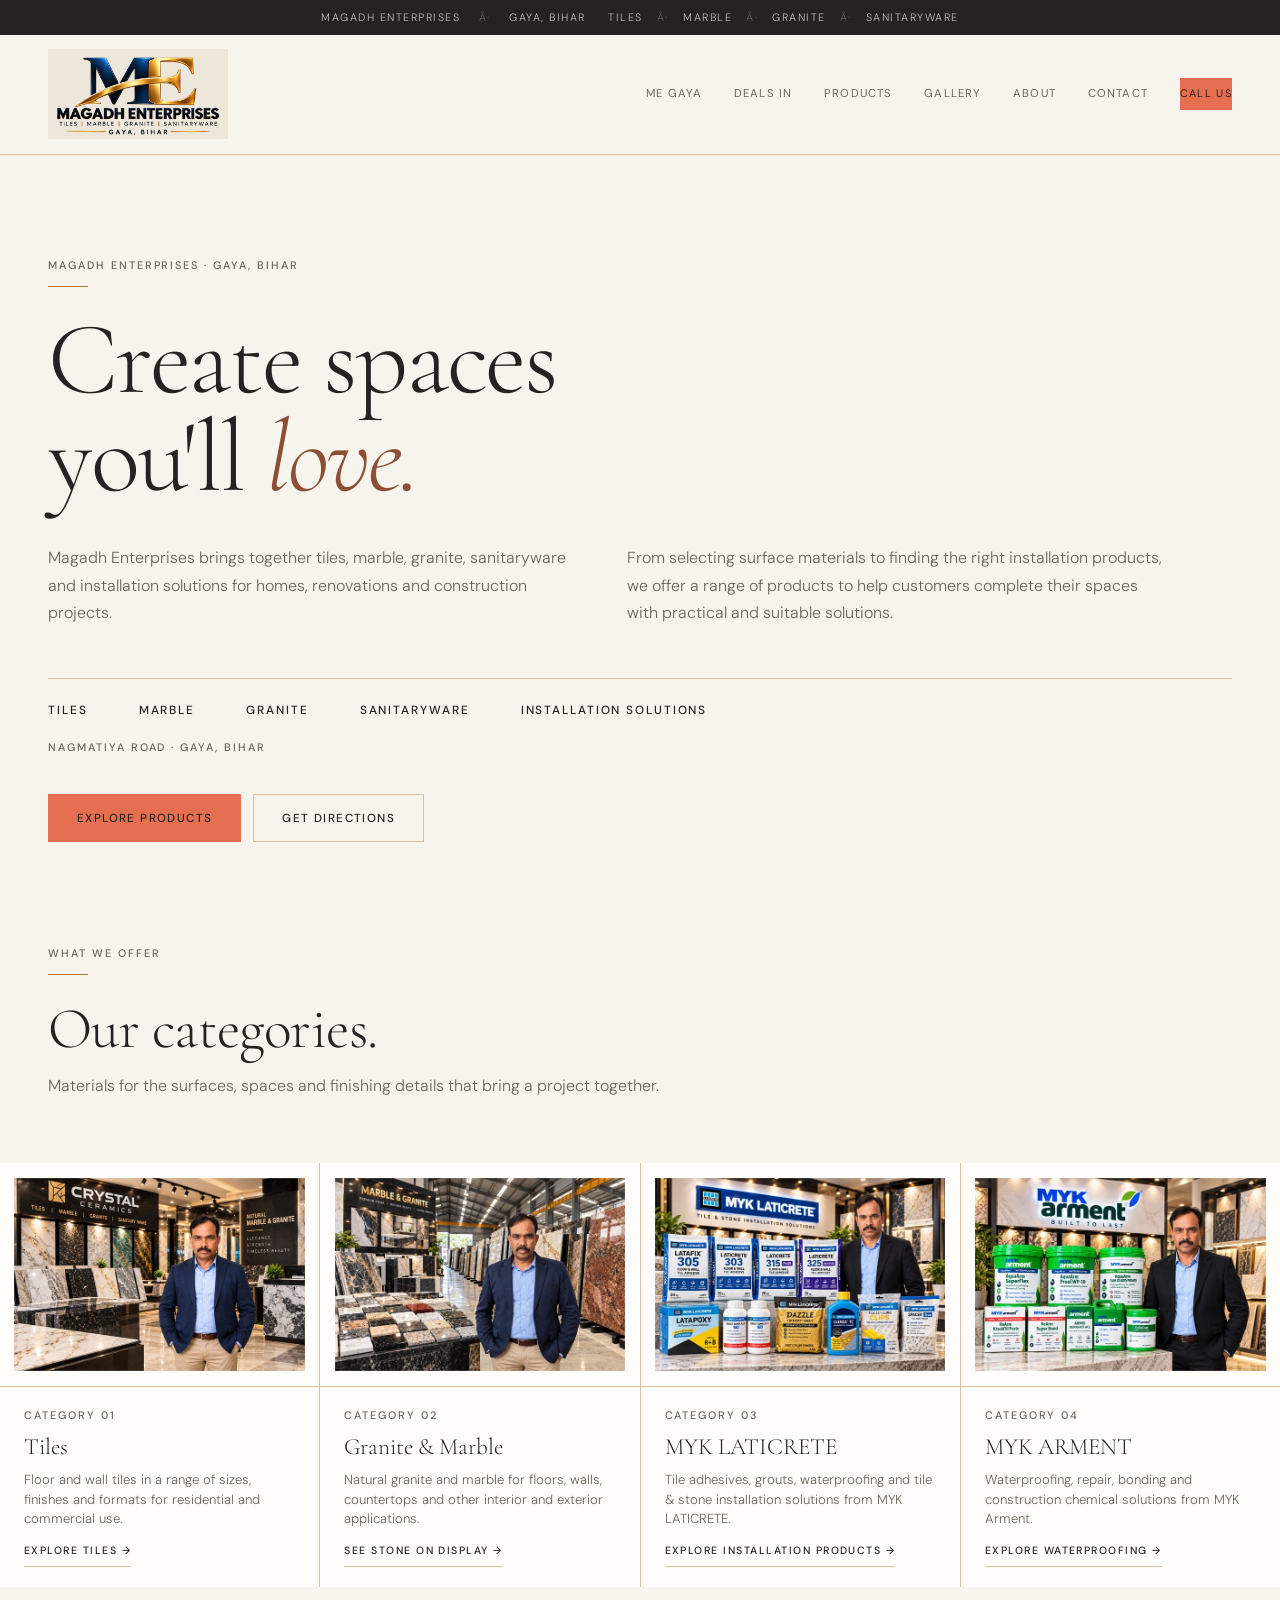
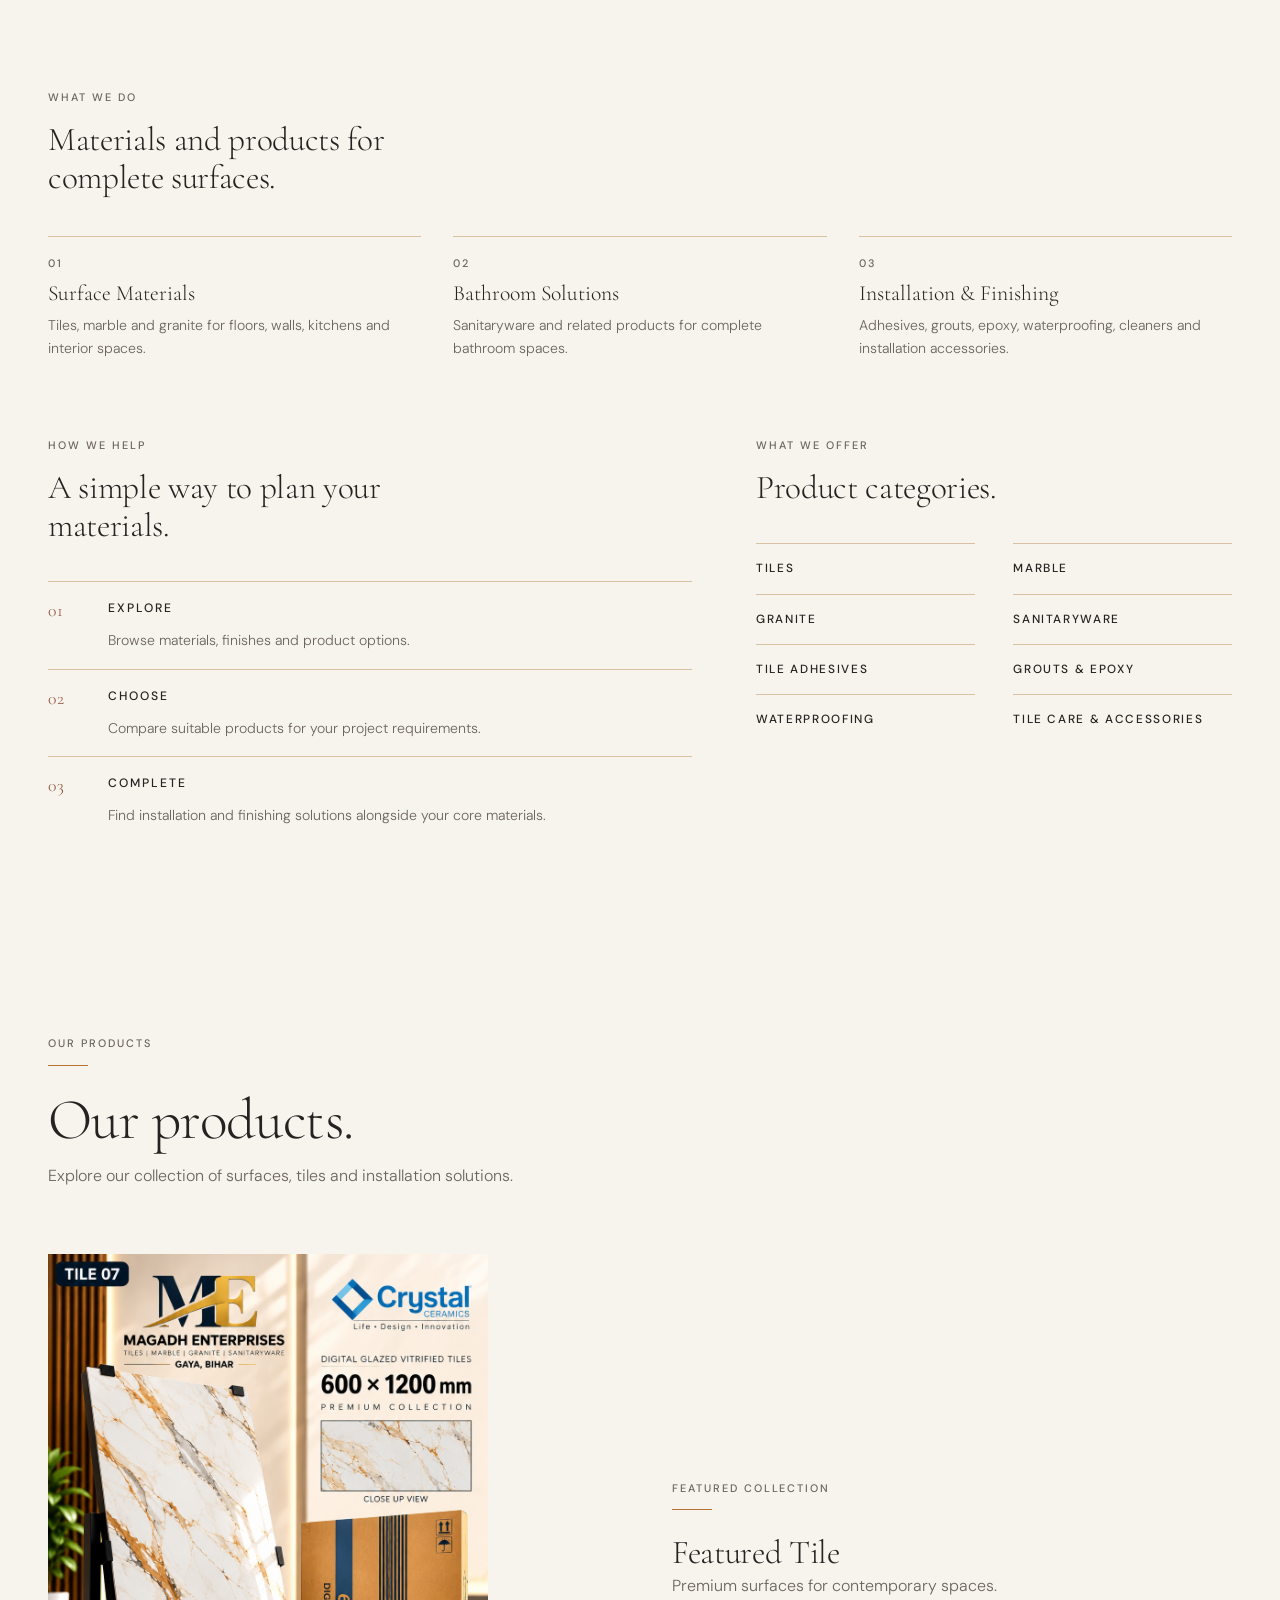
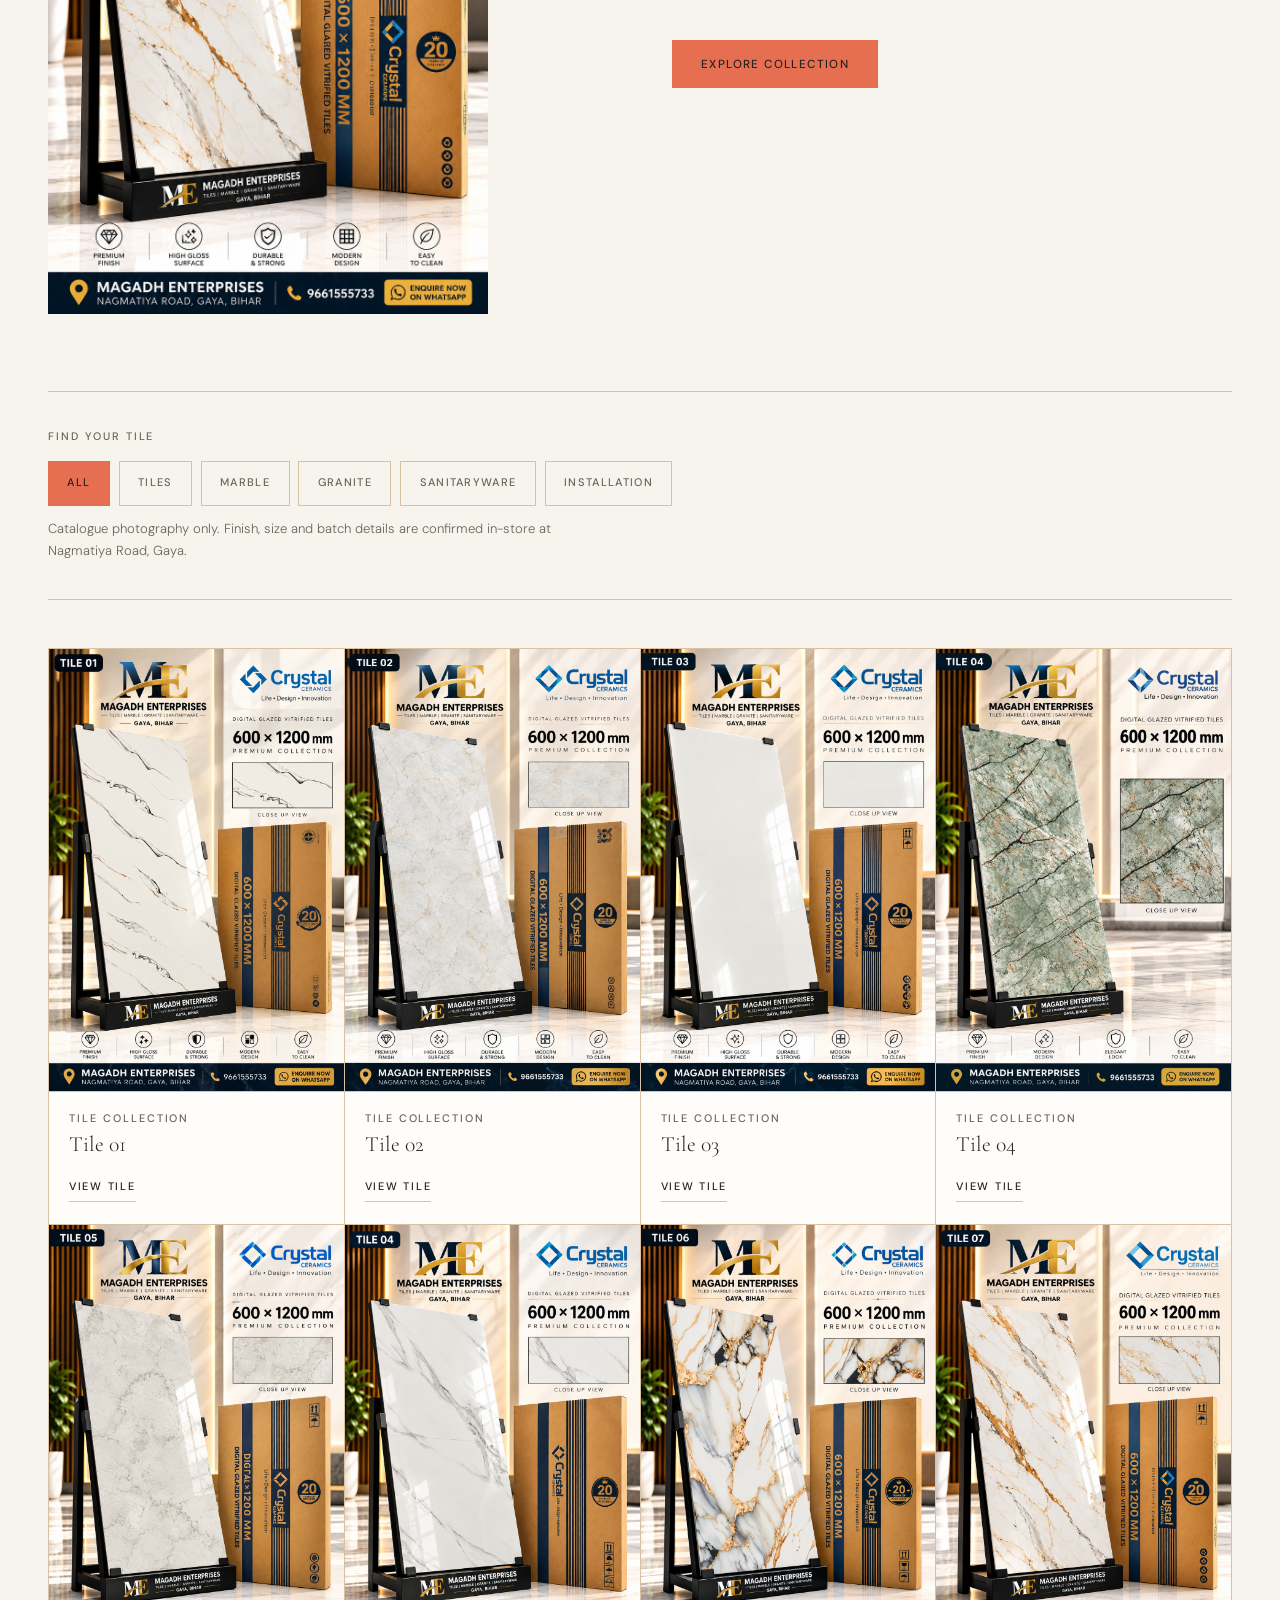
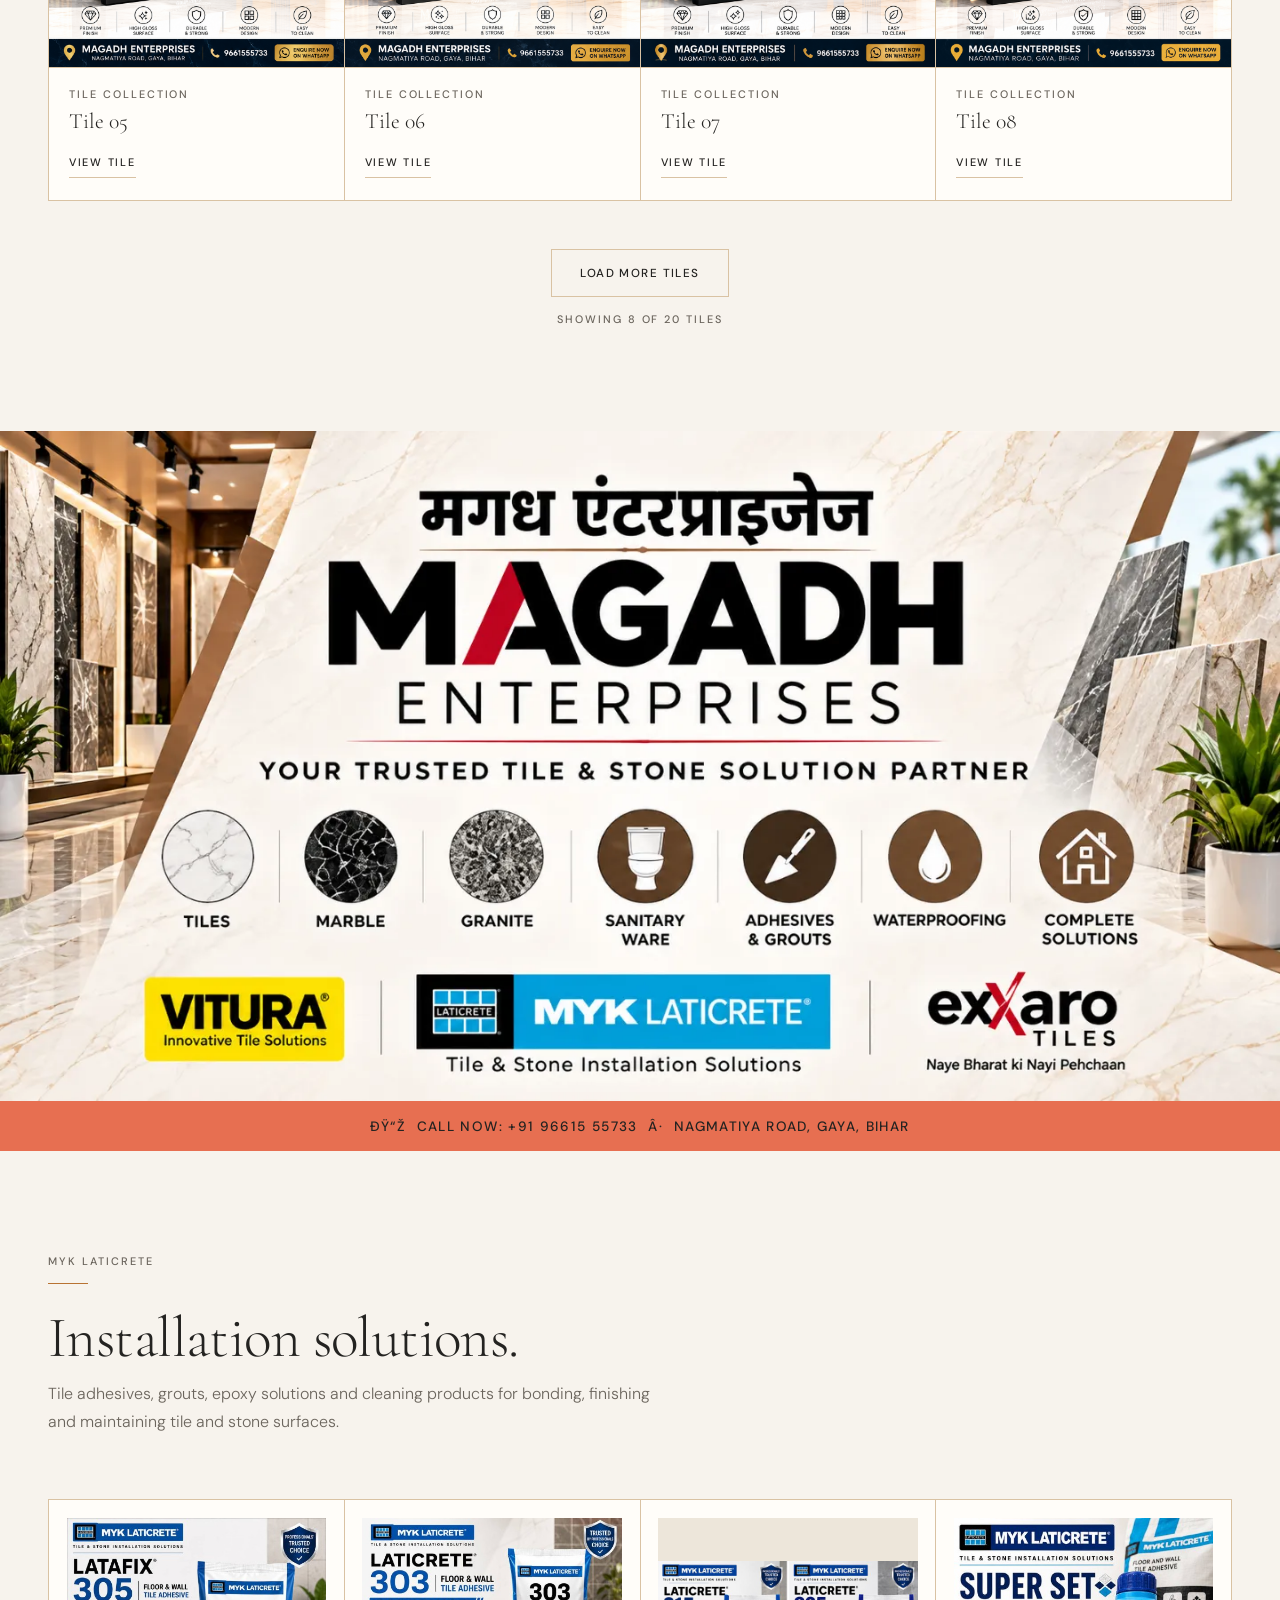
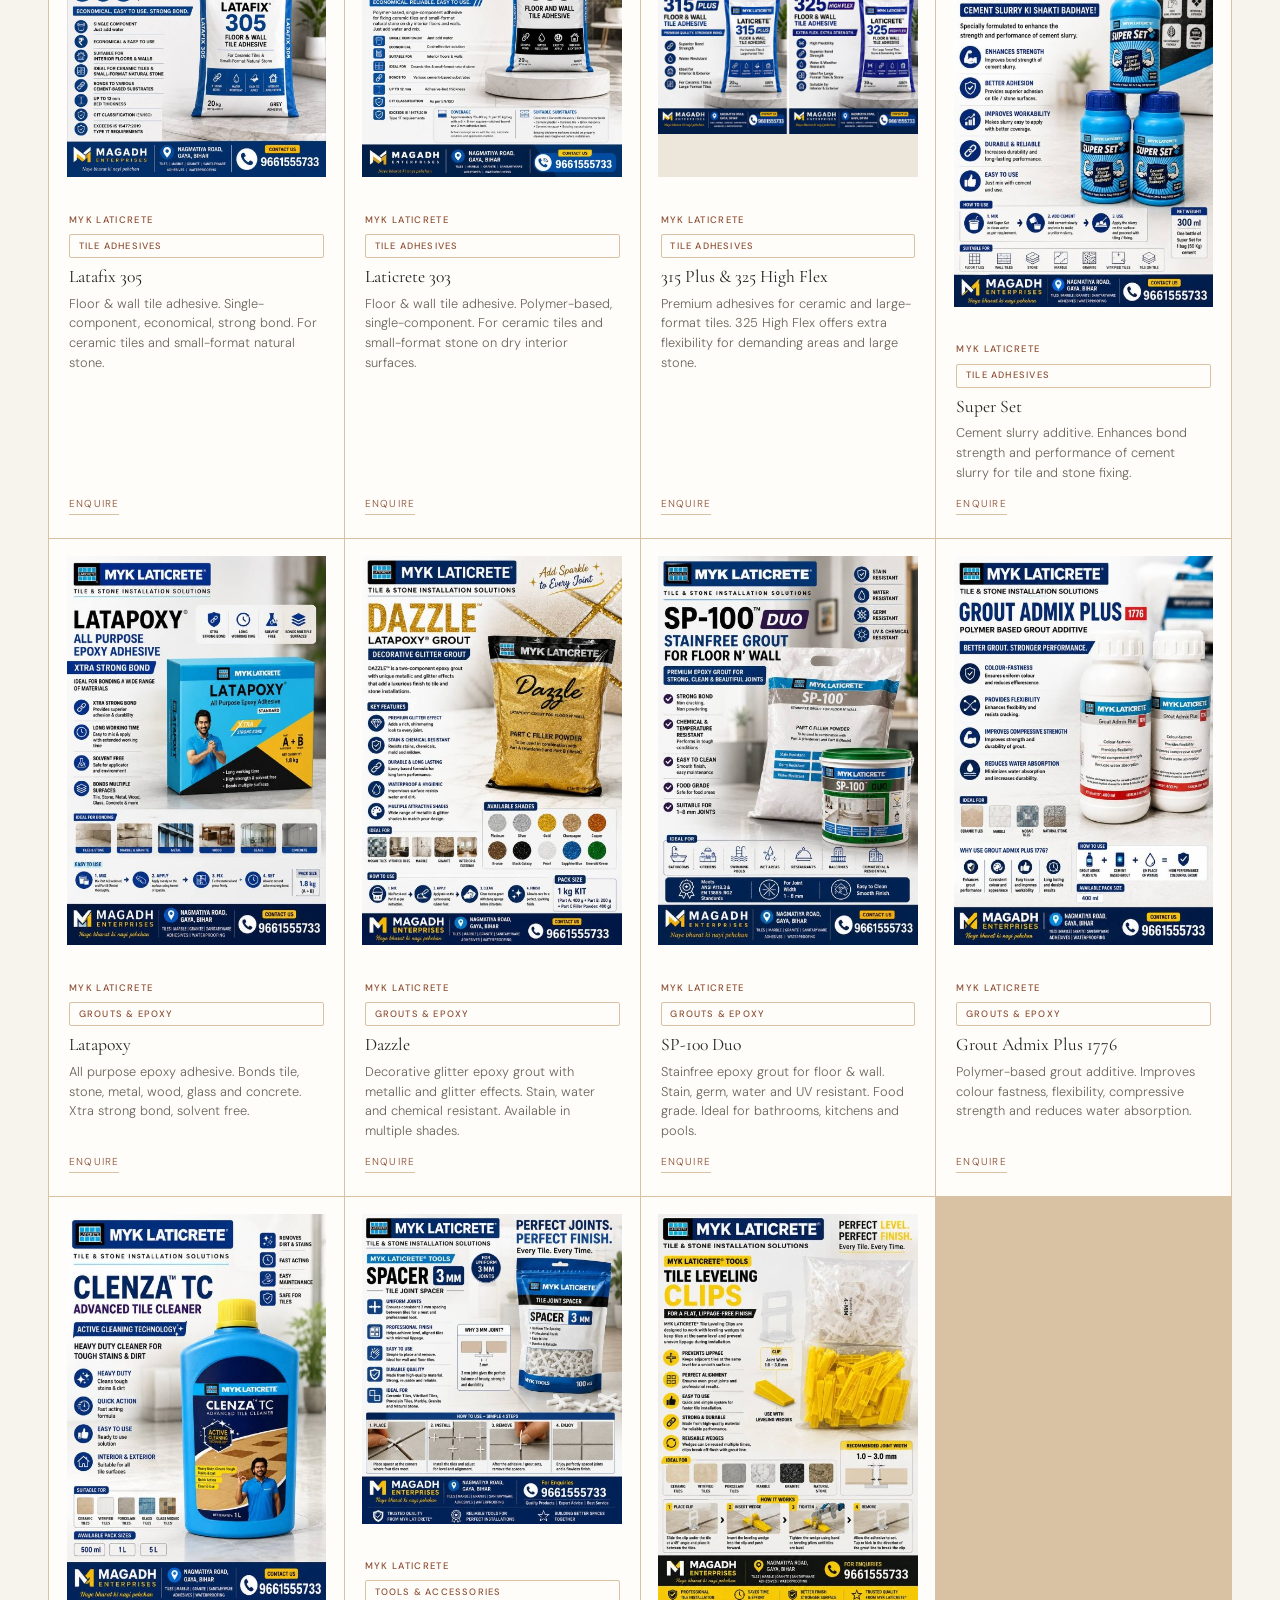
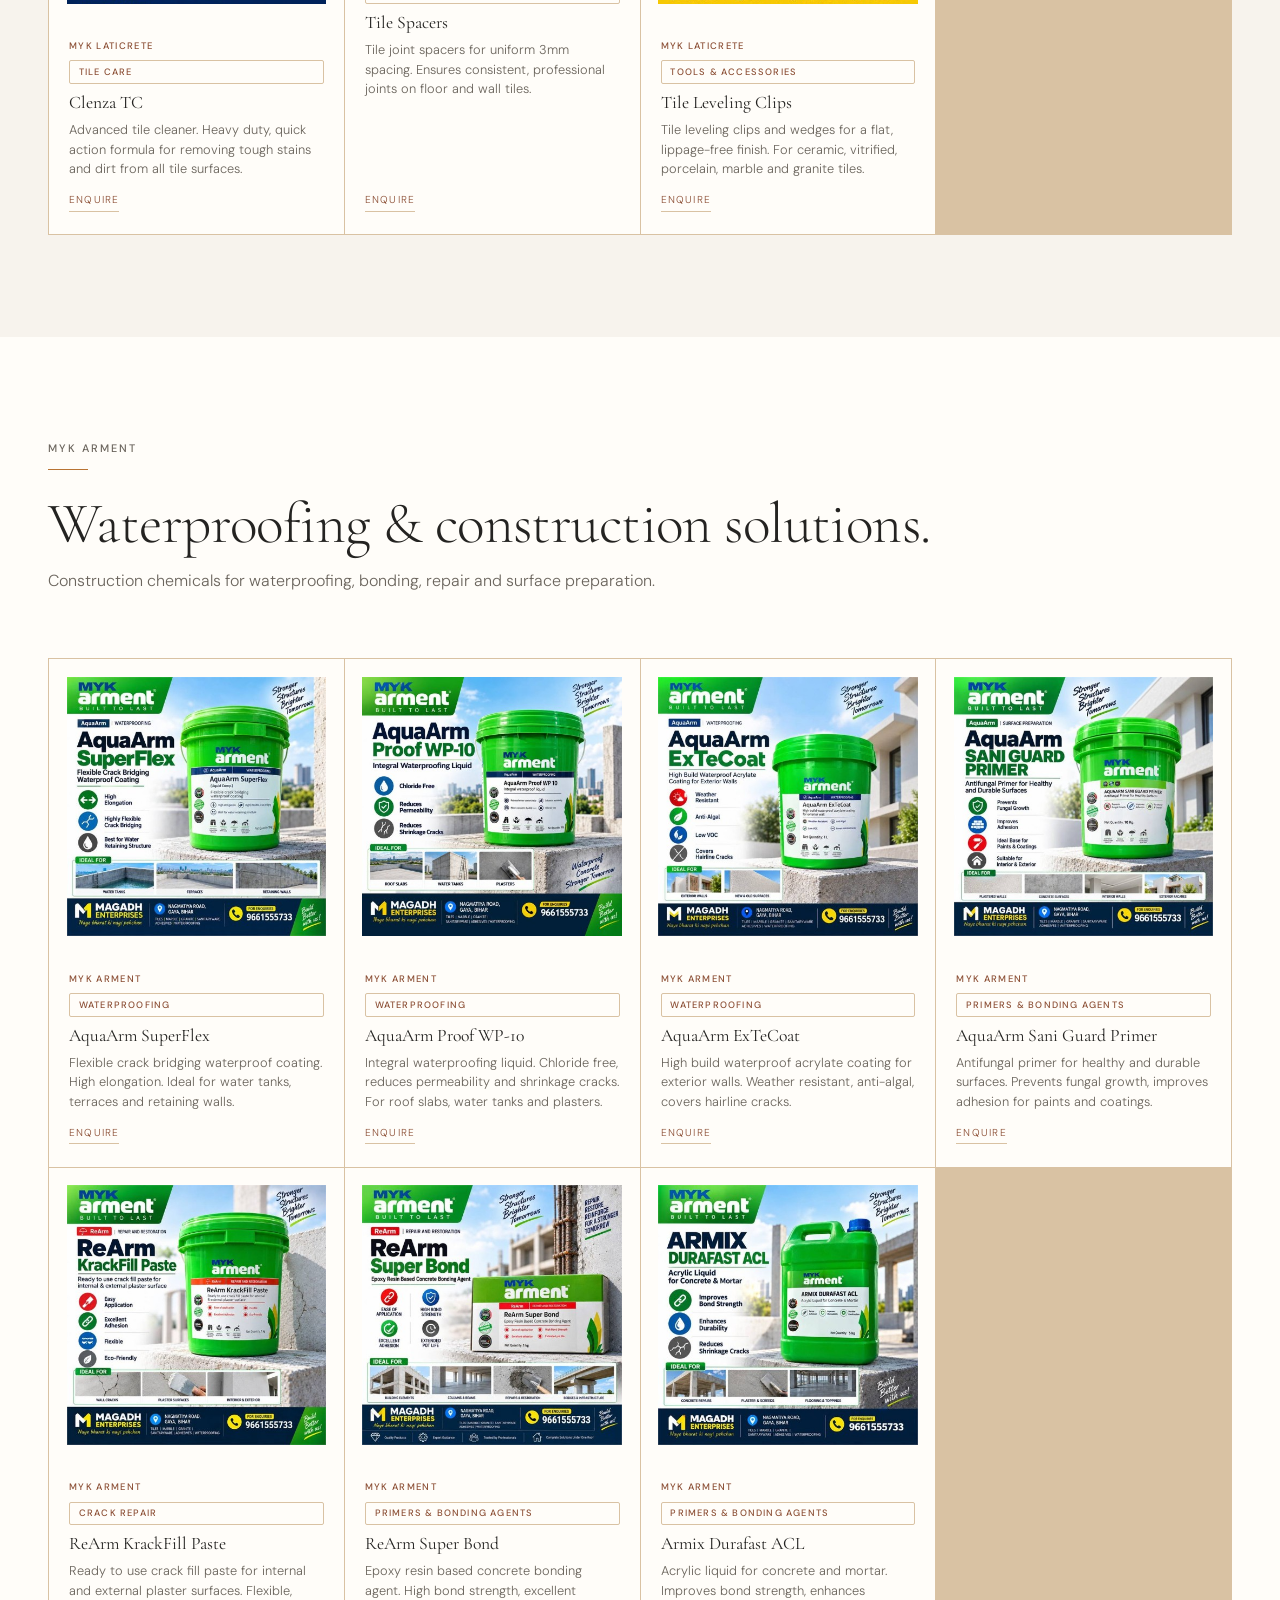
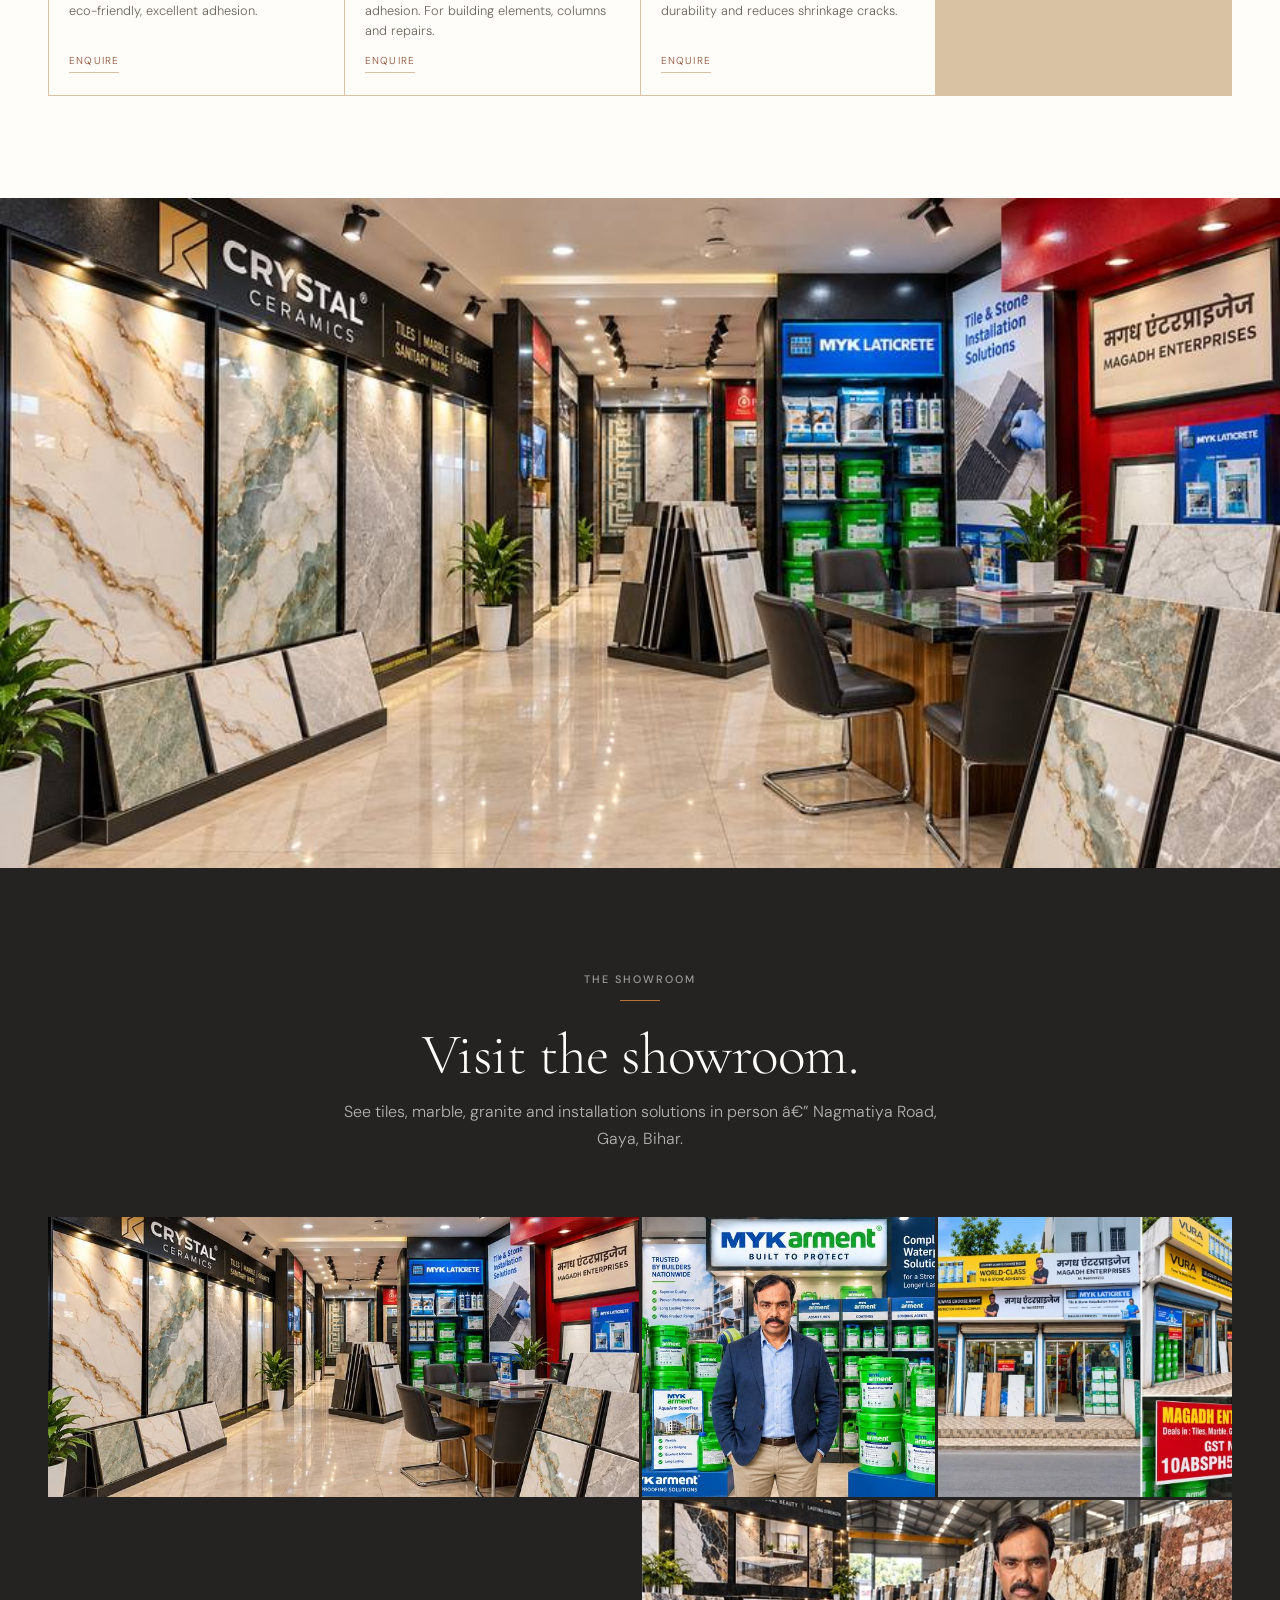
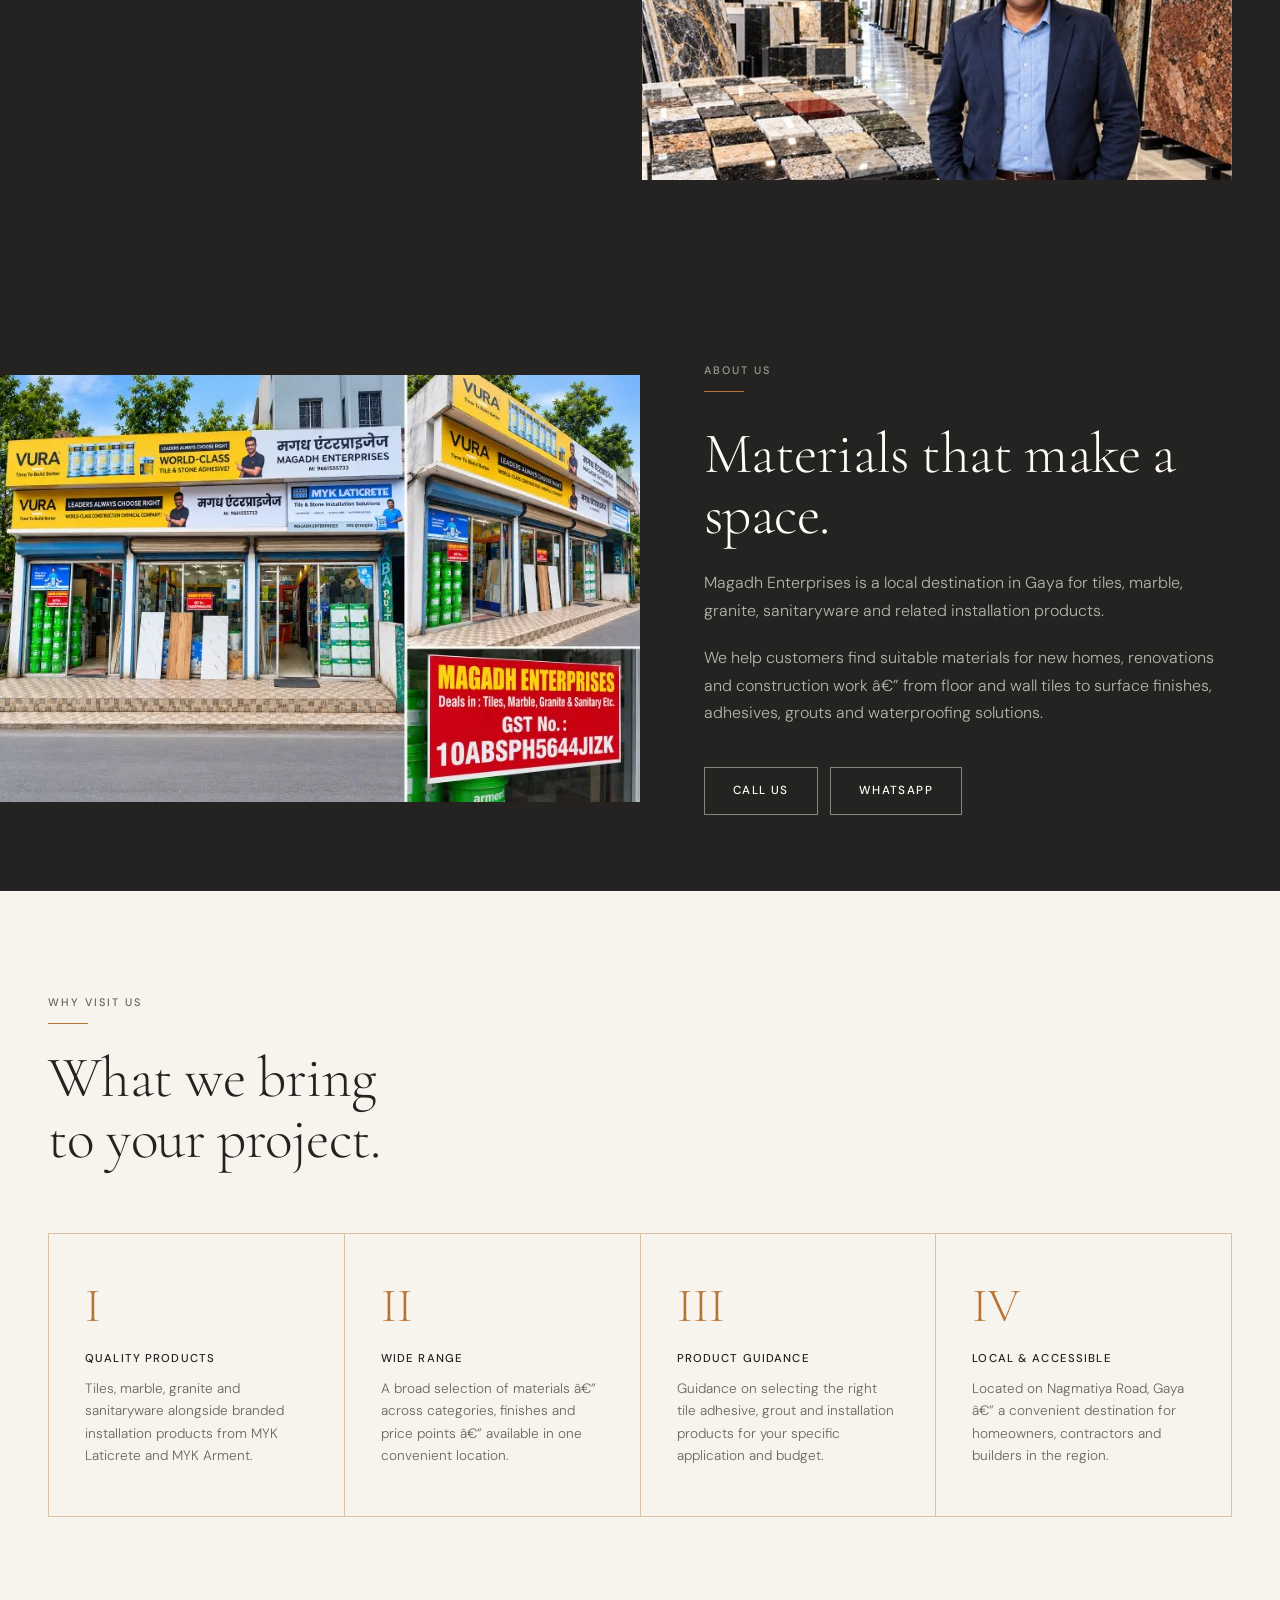
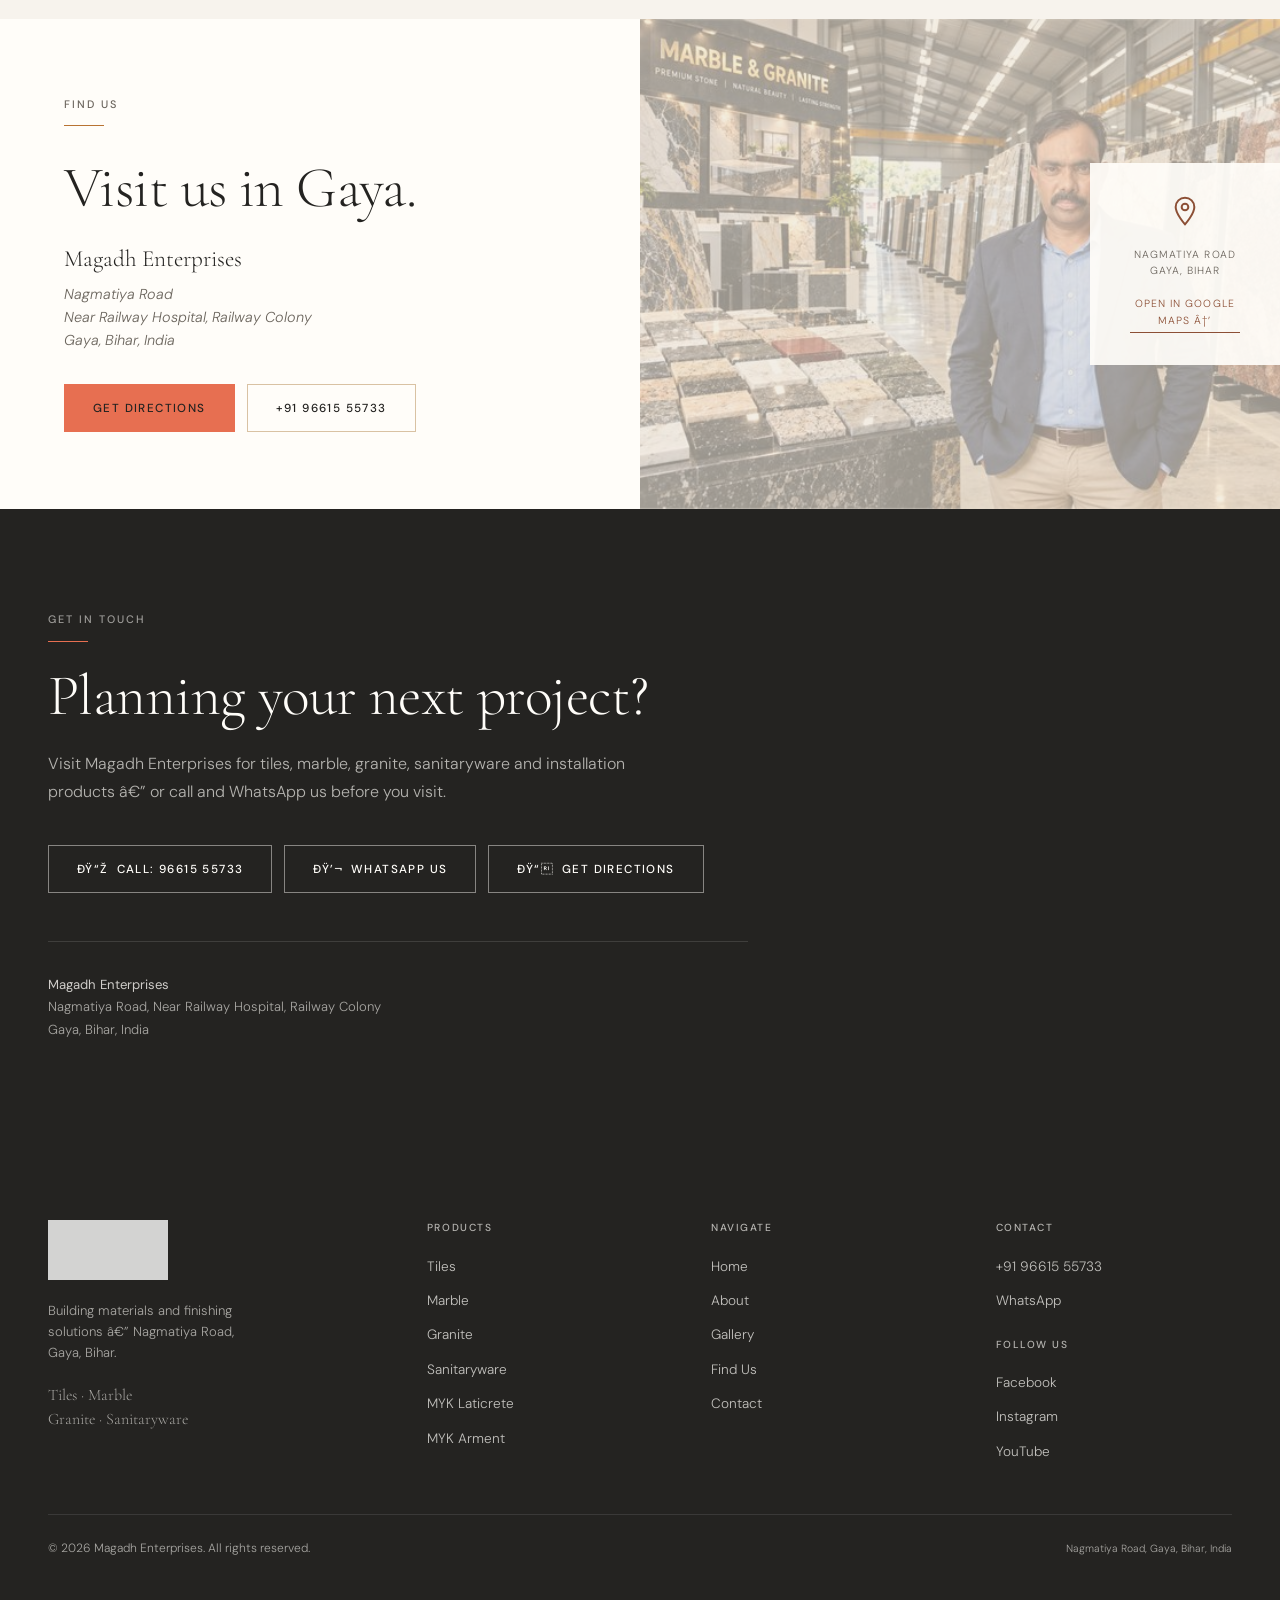
==== index.html @ bad6fafa "update project" ====
<!DOCTYPE html>
<html lang="en">
<head>
<meta charset="UTF-8">
<meta name="viewport" content="width=device-width, initial-scale=1, viewport-fit=cover">

<title>Magadh Enterprises | Tiles, Marble, Granite &amp; Sanitaryware in Gaya</title>
<meta name="description" content="Magadh Enterprises, Nagmatiya Road, Gaya â€” tiles, marble, granite, sanitaryware and tile installation solutions for homes, renovations and construction projects.">

<!-- Canonical + social. Update the canonical/origin values below if the domain changes. -->
<link rel="canonical" href="https://magadhenterprises.netlify.app/">
<meta name="theme-color" content="#E76F51">
<meta name="robots" content="index, follow">

<meta property="og:type" content="website">
<meta property="og:site_name" content="Magadh Enterprises">
<meta property="og:title" content="Magadh Enterprises | Tiles, Marble, Granite &amp; Sanitaryware in Gaya">
<meta property="og:description" content="Tiles, marble, granite and sanitaryware along with reliable installation and finishing products. Nagmatiya Road, Gaya, Bihar.">
<meta property="og:url" content="https://magadhenterprises.netlify.app/">
<meta property="og:image" content="https://magadhenterprises.netlify.app/assets/images/showroom/hero-showroom.jpg">
<meta property="og:image:alt" content="Magadh Enterprises showroom interior with tile and marble displays">
<meta property="og:locale" content="en_IN">

<meta name="twitter:card" content="summary_large_image">
<meta name="twitter:title" content="Magadh Enterprises | Tiles, Marble, Granite &amp; Sanitaryware in Gaya">
<meta name="twitter:description" content="Tiles, marble, granite and sanitaryware along with reliable installation and finishing products. Nagmatiya Road, Gaya, Bihar.">
<meta name="twitter:image" content="https://magadhenterprises.netlify.app/assets/images/showroom/hero-showroom.jpg">
<meta name="twitter:image:alt" content="Magadh Enterprises showroom interior with tile and marble displays">

<!-- Favicon and PWA icons. All generated from the supplied brand mark at the
     project root; no external icon service and no stale assets/branding icon. -->
<link rel="icon" href="/favicon.ico" sizes="any">
<link rel="icon" href="/favicon-16x16.png" sizes="16x16" type="image/png">
<link rel="icon" href="/favicon-32x32.png" sizes="32x32" type="image/png">
<link rel="apple-touch-icon" href="/apple-touch-icon.png" sizes="180x180">
<link rel="icon" href="/icon-192.png" sizes="192x192" type="image/png">
<link rel="icon" href="/icon-512.png" sizes="512x512" type="image/png">
<link rel="manifest" href="/manifest.webmanifest">

<link rel="preconnect" href="https://fonts.googleapis.com">
<link rel="preconnect" href="https://fonts.gstatic.com" crossorigin>
<link href="https://fonts.googleapis.com/css2?family=Cormorant+Garamond:ital,wght@0,300;0,400;0,500;1,300;1,400&family=DM+Sans:ital,opsz,wght@0,9..40,300;0,9..40,400;0,9..40,500;1,9..40,300&display=swap" rel="stylesheet">

<link rel="preload" as="image" href="assets/images/showroom/brand-banner-1440.webp"
      imagesrcset="assets/images/showroom/brand-banner-640.webp 640w, assets/images/showroom/brand-banner-1024.webp 1024w, assets/images/showroom/brand-banner-1440.webp 1440w, assets/images/showroom/brand-banner-1733.webp 1733w"
      imagesizes="100vw" type="image/webp" fetchpriority="high">

<link rel="stylesheet" href="assets/css/styles.css">

<!-- LocalBusiness structured data. Contains ONLY facts already present in the
     baseline site content: business name, address, phone, map link, social
     profiles and the product categories described on the page. No founding
     year, hours, ratings, awards or certifications are asserted. -->
<script type="application/ld+json">
{
  "@context": "https://schema.org",
  "@type": "LocalBusiness",
  "@id": "https://magadhenterprises.netlify.app/#business",
  "name": "Magadh Enterprises",
  "description": "Showroom for tiles, marble, granite, sanitaryware and installation products, including MYK Laticrete adhesives and grouts and MYK Arment waterproofing solutions.",
  "url": "https://magadhenterprises.netlify.app/",
  "telephone": "+91-9661555733",
  "image": "https://magadhenterprises.netlify.app/assets/images/showroom/hero-showroom.jpg",
  "hasMap": "https://maps.app.goo.gl/x1hzBJcJXmrhhHgs7",
  "address": {
    "@type": "PostalAddress",
    "streetAddress": "Nagmatiya Road, Near Railway Hospital, Railway Colony",
    "addressLocality": "Gaya",
    "addressRegion": "Bihar",
    "addressCountry": "IN"
  },
  "areaServed": { "@type": "City", "name": "Gaya" },
  "sameAs": [
    "https://www.facebook.com/profile.php?id=61593836797469",
    "https://www.instagram.com/magadh.home/",
    "https://www.youtube.com/channel/UCH4h26FJVHBCyzo5ydk17tg"
  ],
  "makesOffer": [
    { "@type": "Offer", "itemOffered": { "@type": "Service", "name": "Floor and wall tiles" } },
    { "@type": "Offer", "itemOffered": { "@type": "Service", "name": "Marble" } },
    { "@type": "Offer", "itemOffered": { "@type": "Service", "name": "Granite" } },
    { "@type": "Offer", "itemOffered": { "@type": "Service", "name": "Sanitaryware" } },
    { "@type": "Offer", "itemOffered": { "@type": "Service", "name": "Tile adhesives and grouts" } },
    { "@type": "Offer", "itemOffered": { "@type": "Service", "name": "Waterproofing and construction chemicals" } }
  ]
}
</script>
</head>

<body>
<a class="skip-link" href="#main">Skip to content</a>

<aside class="topbar" aria-label="Business summary">
  MAGADH ENTERPRISES &nbsp;<span>Â·</span>&nbsp; GAYA, BIHAR
  &nbsp;&nbsp;&nbsp;
  TILES <span>Â·</span> MARBLE <span>Â·</span> GRANITE <span>Â·</span> SANITARYWARE
</aside>

<header class="site-header" id="site-header">
  <div class="container">
    <div class="header-inner">
      <a href="#main" class="brand logo-brand" aria-label="Magadh Enterprises â€” home">
        <img src="assets/images/branding/logo-320.png"
           srcset="assets/images/branding/logo-320.png 320w, assets/images/branding/logo-640.png 640w, assets/images/branding/logo.png 1774w"
           sizes="180px"
           width="180" height="90"
             alt="Magadh Enterprises â€” Building Beautiful Spaces" class="header-logo">
      </a>
      <nav class="site-nav" aria-label="Primary">
        <a href="#location">Me Gaya</a>
        <a href="#deals">Deals In</a>
        <a href="#products">Products</a>
        <a href="#gallery">Gallery</a>
        <a href="#about">About</a>
        <a href="#contact">Contact</a>
        <a href="tel:+919661555733" class="nav-cta btn">Call Us</a>
      </nav>
      <button class="hamburger" id="hamburger" type="button"
              aria-label="Open menu" aria-controls="mobile-nav" aria-expanded="false">
        <span></span><span></span><span></span>
      </button>
    </div>
  </div>
</header>

<nav class="mobile-nav" id="mobile-nav" aria-label="Mobile" inert>
  <a href="#location" class="mobile-link">Me Gaya</a>
  <a href="#deals" class="mobile-link">Deals In</a>
  <a href="#products" class="mobile-link">Products</a>
  <a href="#gallery" class="mobile-link">Gallery</a>
  <a href="#about" class="mobile-link">About</a>
  <a href="#contact" class="mobile-link">Contact</a>
  <a href="tel:+919661555733" class="mobile-link">Call +91&nbsp;96615&nbsp;55733</a>
</nav>

<main id="main">

<!-- INTRODUCTION -->
<section class="intro" id="hero" aria-labelledby="intro-heading">
  <div class="container">

    <header class="intro-head">
      <p class="t-label">Magadh Enterprises &middot; Gaya, Bihar</p>
      <div class="divider"></div>
      <h1 class="t-display intro-heading" id="intro-heading">
        Create spaces<br>you'll <em>love.</em>
      </h1>
      <div class="intro-lede">
        <p class="t-body">Magadh Enterprises brings together tiles, marble, granite, sanitaryware and installation solutions for homes, renovations and construction projects.</p>
        <p class="t-body">From selecting surface materials to finding the right installation products, we offer a range of products to help customers complete their spaces with practical and suitable solutions.</p>
      </div>
    </header>

      <ul class="intro-services" aria-label="What we supply and install">
        <li>Tiles</li>
        <li>Marble</li>
        <li>Granite</li>
        <li>Sanitaryware</li>
        <li>Installation Solutions</li>
      </ul>

      <p class="intro-place">Nagmatiya Road &middot; Gaya, Bihar</p>

    <div class="intro-ctas">
      <a href="#products" class="btn btn-primary">Explore Products</a>
      <a href="#location" class="btn btn-ghost">Get Directions</a>
    </div>

  </div>
</section>

<!-- CATEGORIES -->
<section class="section categories" id="deals" aria-labelledby="categories-heading">
  <div class="container">
    <header class="section-header">
      <p class="t-label">What We Offer</p>
      <div class="divider"></div>
      <h2 class="t-h2" id="categories-heading">Our categories.</h2>
      <p class="t-body sub">Materials for the surfaces, spaces and finishing details that bring a project together.</p>
    </header>
  </div>
  <div class="cat-grid">
    <article class="cat-card">
      <div class="cat-card-img">
        <picture>
            <source type="image/jpeg" srcset="assets/images/tiles/tiles-cat-640.jpg 640w, assets/images/tiles/tiles-cat-1024.jpg 1024w, assets/images/tiles/tiles-cat-1536.jpg 1536w" sizes="(max-width: 768px) 100vw, 33vw">
            <img src="assets/images/tiles/tiles-cat-1024.jpg" width="1536" height="1024"
                 alt="Premium tiles display at Magadh Enterprises showroom"
                 loading="lazy" decoding="async">
          </picture>
      </div>
      <div class="cat-card-body">
        <p class="t-label">Category 01</p>
        <h3 class="cat-card-name">Tiles</h3>
        <p class="cat-card-desc">Floor and wall tiles in a range of sizes, finishes and formats for residential and commercial use.</p>
        <a class="cat-card-link" href="#products">Explore tiles<span aria-hidden="true"> &rarr;</span></a>
      </div>
    </article>
    <article class="cat-card">
      <div class="cat-card-img">
        <picture>
            <source type="image/jpeg" srcset="assets/images/granite/granite-cat-640.jpg 640w, assets/images/granite/granite-cat-1024.jpg 1024w, assets/images/granite/granite-cat-1536.jpg 1536w" sizes="(max-width: 768px) 100vw, 33vw">
            <img src="assets/images/granite/granite-cat-1024.jpg" width="1536" height="1024"
                 alt="Granite and marble stone display at Magadh Enterprises showroom"
                 loading="lazy" decoding="async">
          </picture>
      </div>
      <div class="cat-card-body">
        <p class="t-label">Category 02</p>
        <h3 class="cat-card-name">Granite &amp; Marble</h3>
        <p class="cat-card-desc">Natural granite and marble for floors, walls, countertops and other interior and exterior applications.</p>
        <a class="cat-card-link" href="#gallery">See stone on display<span aria-hidden="true"> &rarr;</span></a>
      </div>
    </article>
    <article class="cat-card">
      <div class="cat-card-img">
        <picture>
            <source type="image/jpeg" srcset="assets/images/laticrete/laticrete-cat-640.jpg 640w, assets/images/laticrete/laticrete-cat-1024.jpg 1024w, assets/images/laticrete/laticrete-cat-1536.jpg 1536w" sizes="(max-width: 768px) 100vw, 33vw">
            <img src="assets/images/laticrete/laticrete-cat-1024.jpg" width="1536" height="1024"
                 alt="MYK Laticrete grouts, adhesives and installation products at Magadh Enterprises"
                 loading="lazy" decoding="async">
          </picture>
      </div>
      <div class="cat-card-body">
        <p class="t-label">Category 03</p>
        <h3 class="cat-card-name">MYK LATICRETE</h3>
        <p class="cat-card-desc">Tile adhesives, grouts, waterproofing and tile &amp; stone installation solutions from MYK LATICRETE.</p>
        <a class="cat-card-link" href="#installation">Explore installation products<span aria-hidden="true"> &rarr;</span></a>
      </div>
    </article>
    <article class="cat-card">
      <div class="cat-card-img">
        <picture>
            <source type="image/jpeg" srcset="assets/images/arment/arment-wp-640.jpg 640w, assets/images/arment/arment-wp-1024.jpg 1024w, assets/images/arment/arment-wp-1536.jpg 1536w" sizes="(max-width: 768px) 100vw, 33vw">
            <img src="assets/images/arment/arment-wp-1024.jpg" width="1536" height="1024"
                 alt="MYK Arment waterproofing and construction chemical products at Magadh Enterprises"
                 loading="lazy" decoding="async">
          </picture>
      </div>
      <div class="cat-card-body">
        <p class="t-label">Category 04</p>
        <h3 class="cat-card-name">MYK ARMENT</h3>
        <p class="cat-card-desc">Waterproofing, repair, bonding and construction chemical solutions from MYK Arment.</p>
        <a class="cat-card-link" href="#arment">Explore waterproofing<span aria-hidden="true"> &rarr;</span></a>
      </div>
    </article>
  </div>
</section>

<div class="intro-detail">
  <div class="container">

    <div class="intro-block">
      <p class="t-label">What We Do</p>
      <h2 class="t-h3">Materials and products for complete surfaces.</h2>
      <div class="intro-cards">
        <article class="intro-card">
          <p class="t-label">01</p>
          <h3 class="intro-card-title">Surface Materials</h3>
          <p class="intro-card-text">Tiles, marble and granite for floors, walls, kitchens and interior spaces.</p>
        </article>
        <article class="intro-card">
          <p class="t-label">02</p>
          <h3 class="intro-card-title">Bathroom Solutions</h3>
          <p class="intro-card-text">Sanitaryware and related products for complete bathroom spaces.</p>
        </article>
        <article class="intro-card">
          <p class="t-label">03</p>
          <h3 class="intro-card-title">Installation &amp; Finishing</h3>
          <p class="intro-card-text">Adhesives, grouts, epoxy, waterproofing, cleaners and installation accessories.</p>
        </article>
      </div>
    </div>

    <div class="intro-split">
      <div class="intro-block">
        <p class="t-label">How We Help</p>
        <h2 class="t-h3">A simple way to plan your materials.</h2>
        <ol class="intro-steps">
          <li class="intro-step">
            <p class="intro-step-num">01</p>
            <h3 class="intro-step-title">Explore</h3>
            <p class="intro-step-text">Browse materials, finishes and product options.</p>
          </li>
          <li class="intro-step">
            <p class="intro-step-num">02</p>
            <h3 class="intro-step-title">Choose</h3>
            <p class="intro-step-text">Compare suitable products for your project requirements.</p>
          </li>
          <li class="intro-step">
            <p class="intro-step-num">03</p>
            <h3 class="intro-step-title">Complete</h3>
            <p class="intro-step-text">Find installation and finishing solutions alongside your core materials.</p>
          </li>
        </ol>
      </div>

      <div class="intro-block">
        <p class="t-label">What We Offer</p>
        <h2 class="t-h3">Product categories.</h2>
        <ul class="intro-offer-list">
          <li>Tiles</li>
          <li>Marble</li>
          <li>Granite</li>
          <li>Sanitaryware</li>
          <li>Tile Adhesives</li>
          <li>Grouts &amp; Epoxy</li>
          <li>Waterproofing</li>
          <li>Tile Care &amp; Accessories</li>
        </ul>
      </div>
    </div>

  </div>
</div>

<!-- PRODUCTS -->
<!-- Tile cards are generated from assets/js/tile-collection.js. Do not hand-edit. -->
<section class="section products" id="products" aria-labelledby="products-heading">
  <div class="container">
    <header class="section-header">
      <p class="t-label">Our Products</p>
      <div class="divider"></div>
      <h2 class="t-h2" id="products-heading">Our products.</h2>
      <p class="t-body sub">Explore our collection of surfaces, tiles and installation solutions.</p>
    </header>
  </div>

  <!-- FEATURED COLLECTION -->
  <div class="container">
    <div class="featured">
      <figure class="featured-media">
        <img src="assets/images/tiles/collection/tile-08-480.png"
               srcset="assets/images/tiles/collection/tile-08-480.png 480w,
                       assets/images/tiles/collection/tile-08-720.jpg 720w,
                       assets/images/tiles/collection/tile-08.jpg 900w"
               sizes="(max-width: 1024px) 380px, 440px"
               width="480" height="720"
             alt="Featured tile from the Magadh Enterprises collection â€” premium surface for contemporary spaces"
               class="featured-img" loading="lazy" decoding="async">
      </figure>
      <div class="featured-body">
        <p class="t-label">Featured Collection</p>
        <div class="divider"></div>
        <h3 class="t-h3">Featured Tile</h3>
        <p class="t-body">Premium surfaces for contemporary spaces.</p>
        <div class="btn-row spaced">
          <a href="#tile-discovery" class="btn btn-primary">Explore Collection</a>
        </div>
      </div>
    </div>
  </div>

  <!-- FIND YOUR TILE -->
  <div class="container" id="tile-discovery">
    <div class="discovery">
      <p class="t-label">Find Your Tile</p>
      <div class="chip-row" id="tile-filters" role="group" aria-label="Filter tiles by category">
        <button type="button" class="chip is-active" data-tile-filter="all" aria-pressed="true">All</button>
        <button type="button" class="chip" data-tile-filter="tiles" aria-pressed="false">Tiles</button>
        <button type="button" class="chip" data-tile-filter="marble" aria-pressed="false">Marble</button>
        <button type="button" class="chip" data-tile-filter="granite" aria-pressed="false">Granite</button>
        <button type="button" class="chip" data-tile-filter="sanitaryware" aria-pressed="false">Sanitaryware</button>
        <button type="button" class="chip" data-tile-filter="installation" aria-pressed="false">Installation</button>
      </div>
      <p class="t-body sub discovery-note" id="tile-filter-note">Catalogue photography only. Finish, size and batch details are confirmed in-store at Nagmatiya Road, Gaya.</p>
    </div>
  </div>

  <div class="container">
    <div class="tile-grid" id="tile-grid">
    <article class="tile-card" data-tile="tile-01" data-category="tiles">
      <div class="tile-card-img">
        <img src="assets/images/tiles/collection/tile-01-480.png"
             alt="Tile 01 from the Magadh Enterprises tile range, Gaya" loading="lazy" decoding="async"
               srcset="assets/images/tiles/collection/tile-01-480.png 480w, assets/images/tiles/collection/tile-01-720.jpg 720w, assets/images/tiles/collection/tile-01.jpg 900w"
               sizes="(max-width: 360px) 100vw, (max-width: 768px) 50vw, (max-width: 1024px) 33vw, 25vw"
               width="480" height="720">
      </div>
      <div class="tile-card-body">
        <p class="t-label">Tile Collection</p>
        <h3 class="tile-card-name">Tile 01</h3>
        <button type="button" class="tile-card-cta" data-tile-open="tile-01" aria-label="View Tile 01 in detail">View Tile</button>
      </div>
    </article>
    <article class="tile-card" data-tile="tile-02" data-category="tiles">
      <div class="tile-card-img">
        <img src="assets/images/tiles/collection/tile-02-480.png"
             alt="Tile 02 from the Magadh Enterprises tile range, Gaya" loading="lazy" decoding="async"
               srcset="assets/images/tiles/collection/tile-02-480.png 480w, assets/images/tiles/collection/tile-02-720.jpg 720w, assets/images/tiles/collection/tile-02.jpg 900w"
               sizes="(max-width: 360px) 100vw, (max-width: 768px) 50vw, (max-width: 1024px) 33vw, 25vw"
               width="480" height="720">
      </div>
      <div class="tile-card-body">
        <p class="t-label">Tile Collection</p>
        <h3 class="tile-card-name">Tile 02</h3>
        <button type="button" class="tile-card-cta" data-tile-open="tile-02" aria-label="View Tile 02 in detail">View Tile</button>
      </div>
    </article>
    <article class="tile-card" data-tile="tile-03" data-category="tiles">
      <div class="tile-card-img">
        <img src="assets/images/tiles/collection/tile-03-480.png"
             alt="Tile 03 from the Magadh Enterprises tile range, Gaya" loading="lazy" decoding="async"
               srcset="assets/images/tiles/collection/tile-03-480.png 480w, assets/images/tiles/collection/tile-03-720.jpg 720w, assets/images/tiles/collection/tile-03.jpg 900w"
               sizes="(max-width: 360px) 100vw, (max-width: 768px) 50vw, (max-width: 1024px) 33vw, 25vw"
               width="480" height="720">
      </div>
      <div class="tile-card-body">
        <p class="t-label">Tile Collection</p>
        <h3 class="tile-card-name">Tile 03</h3>
        <button type="button" class="tile-card-cta" data-tile-open="tile-03" aria-label="View Tile 03 in detail">View Tile</button>
      </div>
    </article>
    <article class="tile-card" data-tile="tile-04" data-category="tiles">
      <div class="tile-card-img">
        <img src="assets/images/tiles/collection/tile-04-480.png"
             alt="Tile 04 from the Magadh Enterprises tile range, Gaya" loading="lazy" decoding="async"
               srcset="assets/images/tiles/collection/tile-04-480.png 480w, assets/images/tiles/collection/tile-04-720.jpg 720w, assets/images/tiles/collection/tile-04.jpg 900w"
               sizes="(max-width: 360px) 100vw, (max-width: 768px) 50vw, (max-width: 1024px) 33vw, 25vw"
               width="480" height="720">
      </div>
      <div class="tile-card-body">
        <p class="t-label">Tile Collection</p>
        <h3 class="tile-card-name">Tile 04</h3>
        <button type="button" class="tile-card-cta" data-tile-open="tile-04" aria-label="View Tile 04 in detail">View Tile</button>
      </div>
    </article>
    <article class="tile-card" data-tile="tile-05" data-category="tiles">
      <div class="tile-card-img">
        <img src="assets/images/tiles/collection/tile-05-480.png"
             alt="Tile 05 from the Magadh Enterprises tile range, Gaya" loading="lazy" decoding="async"
               srcset="assets/images/tiles/collection/tile-05-480.png 480w, assets/images/tiles/collection/tile-05-720.jpg 720w, assets/images/tiles/collection/tile-05.jpg 900w"
               sizes="(max-width: 360px) 100vw, (max-width: 768px) 50vw, (max-width: 1024px) 33vw, 25vw"
               width="480" height="720">
      </div>
      <div class="tile-card-body">
        <p class="t-label">Tile Collection</p>
        <h3 class="tile-card-name">Tile 05</h3>
        <button type="button" class="tile-card-cta" data-tile-open="tile-05" aria-label="View Tile 05 in detail">View Tile</button>
      </div>
    </article>
    <article class="tile-card" data-tile="tile-06" data-category="tiles">
      <div class="tile-card-img">
        <img src="assets/images/tiles/collection/tile-06-480.png"
             alt="Tile 06 from the Magadh Enterprises tile range, Gaya" loading="lazy" decoding="async"
               srcset="assets/images/tiles/collection/tile-06-480.png 480w, assets/images/tiles/collection/tile-06-720.jpg 720w, assets/images/tiles/collection/tile-06.jpg 900w"
               sizes="(max-width: 360px) 100vw, (max-width: 768px) 50vw, (max-width: 1024px) 33vw, 25vw"
               width="480" height="720">
      </div>
      <div class="tile-card-body">
        <p class="t-label">Tile Collection</p>
        <h3 class="tile-card-name">Tile 06</h3>
        <button type="button" class="tile-card-cta" data-tile-open="tile-06" aria-label="View Tile 06 in detail">View Tile</button>
      </div>
    </article>
    <article class="tile-card" data-tile="tile-07" data-category="tiles">
      <div class="tile-card-img">
        <img src="assets/images/tiles/collection/tile-07-480.png"
             alt="Tile 07 from the Magadh Enterprises tile range, Gaya" loading="lazy" decoding="async"
               srcset="assets/images/tiles/collection/tile-07-480.png 480w, assets/images/tiles/collection/tile-07-720.jpg 720w, assets/images/tiles/collection/tile-07.jpg 900w"
               sizes="(max-width: 360px) 100vw, (max-width: 768px) 50vw, (max-width: 1024px) 33vw, 25vw"
               width="480" height="720">
      </div>
      <div class="tile-card-body">
        <p class="t-label">Tile Collection</p>
        <h3 class="tile-card-name">Tile 07</h3>
        <button type="button" class="tile-card-cta" data-tile-open="tile-07" aria-label="View Tile 07 in detail">View Tile</button>
      </div>
    </article>
    <article class="tile-card" data-tile="tile-08" data-category="tiles">
      <div class="tile-card-img">
        <img src="assets/images/tiles/collection/tile-08-480.png"
             alt="Tile 08 from the Magadh Enterprises tile range, Gaya" loading="lazy" decoding="async"
               srcset="assets/images/tiles/collection/tile-08-480.png 480w, assets/images/tiles/collection/tile-08-720.jpg 720w, assets/images/tiles/collection/tile-08.jpg 900w"
               sizes="(max-width: 360px) 100vw, (max-width: 768px) 50vw, (max-width: 1024px) 33vw, 25vw"
               width="480" height="720">
      </div>
      <div class="tile-card-body">
        <p class="t-label">Tile Collection</p>
        <h3 class="tile-card-name">Tile 08</h3>
        <button type="button" class="tile-card-cta" data-tile-open="tile-08" aria-label="View Tile 08 in detail">View Tile</button>
      </div>
    </article>
    <article class="tile-card" data-tile="tile-09" data-category="tiles" hidden>
      <div class="tile-card-img">
        <img src="assets/images/tiles/collection/tile-09-480.png"
             alt="Tile 09 from the Magadh Enterprises tile range, Gaya" loading="lazy" decoding="async"
               srcset="assets/images/tiles/collection/tile-09-480.png 480w, assets/images/tiles/collection/tile-09-720.jpg 720w, assets/images/tiles/collection/tile-09.jpg 900w"
               sizes="(max-width: 360px) 100vw, (max-width: 768px) 50vw, (max-width: 1024px) 33vw, 25vw"
               width="480" height="720">
      </div>
      <div class="tile-card-body">
        <p class="t-label">Tile Collection</p>
        <h3 class="tile-card-name">Tile 09</h3>
        <button type="button" class="tile-card-cta" data-tile-open="tile-09" aria-label="View Tile 09 in detail">View Tile</button>
      </div>
    </article>
    <article class="tile-card" data-tile="tile-10" data-category="tiles" hidden>
      <div class="tile-card-img">
        <img src="assets/images/tiles/collection/tile-10-480.png"
             alt="Tile 10 from the Magadh Enterprises tile range, Gaya" loading="lazy" decoding="async"
               srcset="assets/images/tiles/collection/tile-10-480.png 480w, assets/images/tiles/collection/tile-10-720.jpg 720w, assets/images/tiles/collection/tile-10.jpg 900w"
               sizes="(max-width: 360px) 100vw, (max-width: 768px) 50vw, (max-width: 1024px) 33vw, 25vw"
               width="480" height="720">
      </div>
      <div class="tile-card-body">
        <p class="t-label">Tile Collection</p>
        <h3 class="tile-card-name">Tile 10</h3>
        <button type="button" class="tile-card-cta" data-tile-open="tile-10" aria-label="View Tile 10 in detail">View Tile</button>
      </div>
    </article>
    <article class="tile-card" data-tile="tile-11" data-category="tiles" hidden>
      <div class="tile-card-img">
        <img src="assets/images/tiles/collection/tile-11-480.png"
             alt="Tile 11 from the Magadh Enterprises tile range, Gaya" loading="lazy" decoding="async"
               srcset="assets/images/tiles/collection/tile-11-480.png 480w, assets/images/tiles/collection/tile-11-720.jpg 720w, assets/images/tiles/collection/tile-11.jpg 900w"
               sizes="(max-width: 360px) 100vw, (max-width: 768px) 50vw, (max-width: 1024px) 33vw, 25vw"
               width="480" height="720">
      </div>
      <div class="tile-card-body">
        <p class="t-label">Tile Collection</p>
        <h3 class="tile-card-name">Tile 11</h3>
        <button type="button" class="tile-card-cta" data-tile-open="tile-11" aria-label="View Tile 11 in detail">View Tile</button>
      </div>
    </article>
    <article class="tile-card" data-tile="tile-12" data-category="tiles" hidden>
      <div class="tile-card-img">
        <img src="assets/images/tiles/collection/tile-12-480.png"
             alt="Tile 12 from the Magadh Enterprises tile range, Gaya" loading="lazy" decoding="async"
               srcset="assets/images/tiles/collection/tile-12-480.png 480w, assets/images/tiles/collection/tile-12-720.jpg 720w, assets/images/tiles/collection/tile-12.jpg 900w"
               sizes="(max-width: 360px) 100vw, (max-width: 768px) 50vw, (max-width: 1024px) 33vw, 25vw"
               width="480" height="720">
      </div>
      <div class="tile-card-body">
        <p class="t-label">Tile Collection</p>
        <h3 class="tile-card-name">Tile 12</h3>
        <button type="button" class="tile-card-cta" data-tile-open="tile-12" aria-label="View Tile 12 in detail">View Tile</button>
      </div>
    </article>
    <article class="tile-card" data-tile="tile-13" data-category="tiles" hidden>
      <div class="tile-card-img">
        <img src="assets/images/tiles/collection/tile-13-480.png"
             alt="Tile 13 from the Magadh Enterprises tile range, Gaya" loading="lazy" decoding="async"
               srcset="assets/images/tiles/collection/tile-13-480.png 480w, assets/images/tiles/collection/tile-13-720.jpg 720w, assets/images/tiles/collection/tile-13.jpg 900w"
               sizes="(max-width: 360px) 100vw, (max-width: 768px) 50vw, (max-width: 1024px) 33vw, 25vw"
               width="480" height="720">
      </div>
      <div class="tile-card-body">
        <p class="t-label">Tile Collection</p>
        <h3 class="tile-card-name">Tile 13</h3>
        <button type="button" class="tile-card-cta" data-tile-open="tile-13" aria-label="View Tile 13 in detail">View Tile</button>
      </div>
    </article>
    <article class="tile-card" data-tile="tile-14" data-category="tiles" hidden>
      <div class="tile-card-img">
        <img src="assets/images/tiles/collection/tile-14-480.png"
             alt="Tile 14 from the Magadh Enterprises tile range, Gaya" loading="lazy" decoding="async"
               srcset="assets/images/tiles/collection/tile-14-480.png 480w, assets/images/tiles/collection/tile-14-720.jpg 720w, assets/images/tiles/collection/tile-14.jpg 900w"
               sizes="(max-width: 360px) 100vw, (max-width: 768px) 50vw, (max-width: 1024px) 33vw, 25vw"
               width="480" height="720">
      </div>
      <div class="tile-card-body">
        <p class="t-label">Tile Collection</p>
        <h3 class="tile-card-name">Tile 14</h3>
        <button type="button" class="tile-card-cta" data-tile-open="tile-14" aria-label="View Tile 14 in detail">View Tile</button>
      </div>
    </article>
    <article class="tile-card" data-tile="tile-15" data-category="tiles" hidden>
      <div class="tile-card-img">
        <img src="assets/images/tiles/collection/tile-15-480.png"
             alt="Tile 15 from the Magadh Enterprises tile range, Gaya" loading="lazy" decoding="async"
               srcset="assets/images/tiles/collection/tile-15-480.png 480w, assets/images/tiles/collection/tile-15-720.jpg 720w, assets/images/tiles/collection/tile-15.jpg 900w"
               sizes="(max-width: 360px) 100vw, (max-width: 768px) 50vw, (max-width: 1024px) 33vw, 25vw"
               width="480" height="720">
      </div>
      <div class="tile-card-body">
        <p class="t-label">Tile Collection</p>
        <h3 class="tile-card-name">Tile 15</h3>
        <button type="button" class="tile-card-cta" data-tile-open="tile-15" aria-label="View Tile 15 in detail">View Tile</button>
      </div>
    </article>
    <article class="tile-card" data-tile="tile-16" data-category="tiles" hidden>
      <div class="tile-card-img">
        <img src="assets/images/tiles/collection/tile-16-480.png"
             alt="Tile 16 from the Magadh Enterprises tile range, Gaya" loading="lazy" decoding="async"
               srcset="assets/images/tiles/collection/tile-16-480.png 480w, assets/images/tiles/collection/tile-16-720.jpg 720w, assets/images/tiles/collection/tile-16.jpg 900w"
               sizes="(max-width: 360px) 100vw, (max-width: 768px) 50vw, (max-width: 1024px) 33vw, 25vw"
               width="480" height="720">
      </div>
      <div class="tile-card-body">
        <p class="t-label">Tile Collection</p>
        <h3 class="tile-card-name">Tile 16</h3>
        <button type="button" class="tile-card-cta" data-tile-open="tile-16" aria-label="View Tile 16 in detail">View Tile</button>
      </div>
    </article>
    <article class="tile-card" data-tile="tile-17" data-category="tiles" hidden>
      <div class="tile-card-img">
        <img src="assets/images/tiles/collection/tile-17-480.png"
             alt="Tile 17 from the Magadh Enterprises tile range, Gaya" loading="lazy" decoding="async"
               srcset="assets/images/tiles/collection/tile-17-480.png 480w, assets/images/tiles/collection/tile-17-720.jpg 720w, assets/images/tiles/collection/tile-17.jpg 900w"
               sizes="(max-width: 360px) 100vw, (max-width: 768px) 50vw, (max-width: 1024px) 33vw, 25vw"
               width="480" height="720">
      </div>
      <div class="tile-card-body">
        <p class="t-label">Tile Collection</p>
        <h3 class="tile-card-name">Tile 17</h3>
        <button type="button" class="tile-card-cta" data-tile-open="tile-17" aria-label="View Tile 17 in detail">View Tile</button>
      </div>
    </article>
    <article class="tile-card" data-tile="tile-18" data-category="tiles" hidden>
      <div class="tile-card-img">
        <img src="assets/images/tiles/collection/tile-18-480.png"
             alt="Tile 18 from the Magadh Enterprises tile range, Gaya" loading="lazy" decoding="async"
               srcset="assets/images/tiles/collection/tile-18-480.png 480w, assets/images/tiles/collection/tile-18-720.jpg 720w, assets/images/tiles/collection/tile-18.jpg 900w"
               sizes="(max-width: 360px) 100vw, (max-width: 768px) 50vw, (max-width: 1024px) 33vw, 25vw"
               width="480" height="720">
      </div>
      <div class="tile-card-body">
        <p class="t-label">Tile Collection</p>
        <h3 class="tile-card-name">Tile 18</h3>
        <button type="button" class="tile-card-cta" data-tile-open="tile-18" aria-label="View Tile 18 in detail">View Tile</button>
      </div>
    </article>
    <article class="tile-card" data-tile="tile-19" data-category="tiles" hidden>
      <div class="tile-card-img">
        <img src="assets/images/tiles/collection/tile-19-480.png"
             alt="Tile 19 from the Magadh Enterprises tile range, Gaya" loading="lazy" decoding="async"
               srcset="assets/images/tiles/collection/tile-19-480.png 480w, assets/images/tiles/collection/tile-19-720.jpg 720w, assets/images/tiles/collection/tile-19.jpg 900w"
               sizes="(max-width: 360px) 100vw, (max-width: 768px) 50vw, (max-width: 1024px) 33vw, 25vw"
               width="480" height="720">
      </div>
      <div class="tile-card-body">
        <p class="t-label">Tile Collection</p>
        <h3 class="tile-card-name">Tile 19</h3>
        <button type="button" class="tile-card-cta" data-tile-open="tile-19" aria-label="View Tile 19 in detail">View Tile</button>
      </div>
    </article>
    <article class="tile-card" data-tile="tile-20" data-category="tiles" hidden>
      <div class="tile-card-img">
        <img src="assets/images/tiles/collection/tile-20-480.png"
             alt="Tile 20 from the Magadh Enterprises tile range, Gaya" loading="lazy" decoding="async"
               srcset="assets/images/tiles/collection/tile-20-480.png 480w, assets/images/tiles/collection/tile-20-720.jpg 720w, assets/images/tiles/collection/tile-20.jpg 900w"
               sizes="(max-width: 360px) 100vw, (max-width: 768px) 50vw, (max-width: 1024px) 33vw, 25vw"
               width="480" height="720">
      </div>
      <div class="tile-card-body">
        <p class="t-label">Tile Collection</p>
        <h3 class="tile-card-name">Tile 20</h3>
        <button type="button" class="tile-card-cta" data-tile-open="tile-20" aria-label="View Tile 20 in detail">View Tile</button>
      </div>
    </article>
  </div>
  </div>

  <div class="container">
    <div class="tile-empty" id="tile-empty" hidden>
      <p class="t-body" id="tile-empty-text"></p>
      <div class="btn-row spaced">
        <a class="btn btn-ghost" id="tile-empty-cta" href="#deals">See our showroom categories</a>
      </div>
    </div>
  </div>

  <noscript>
    <style>
      /* No scripting: reveal the full collection and hide the inert controls. */
      .tile-card[hidden] { display: flex !important }
      #tile-load-more, #tile-filters, #tile-empty { display: none !important }
    </style>
  </noscript>

  <div class="container">
    <div class="tile-grid-more">
      <button type="button" class="btn btn-ghost" id="tile-load-more">Load more tiles</button>
      <p class="t-label tile-grid-count" id="tile-grid-count" role="status"></p>
    </div>
  </div>
</section>

<!-- WHAT WE DO / HOW WE HELP / WHAT WE OFFER -->
<!-- PROMO BANNER -->
<section class="promo-banner">
  <picture>
    <source type="image/webp"
            srcset="assets/images/showroom/brand-banner-640.webp 640w,
                    assets/images/showroom/brand-banner-1024.webp 1024w,
                    assets/images/showroom/brand-banner-1440.webp 1440w,
                    assets/images/showroom/brand-banner-1733.webp 1733w"
            sizes="100vw">
    <img src="assets/images/showroom/brand-banner-1733.jpg" width="1733" height="907"
         srcset="assets/images/showroom/brand-banner-640.jpg 640w,
                 assets/images/showroom/brand-banner-1024.jpg 1024w,
                 assets/images/showroom/brand-banner-1440.jpg 1440w,
                 assets/images/showroom/brand-banner-1733.jpg 1733w"
         sizes="100vw"
         alt="Magadh Enterprises &mdash; Tiles, Marble, Granite, Sanitaryware"
         fetchpriority="high" decoding="async">
  </picture>
</section>

<!-- PHONE BANNER -->
<div class="phone-banner">
  <a href="tel:+919661555733">
    <span aria-hidden="true">ðŸ“ž</span>&nbsp; Call Now: +91&nbsp;96615&nbsp;55733 &nbsp;Â·&nbsp; Nagmatiya Road, Gaya, Bihar
  </a>
</div>

<!-- INSTALLATION SOLUTIONS â€” MYK LATICRETE -->
<section class="section installation" id="installation" aria-labelledby="installation-heading">
  <div class="container">
    <header class="section-header">
      <p class="t-label">MYK Laticrete</p>
      <div class="divider"></div>
      <h2 class="t-h2" id="installation-heading">Installation solutions.</h2>
      <p class="t-body sub">Tile adhesives, grouts, epoxy solutions and cleaning products for bonding, finishing and maintaining tile and stone surfaces.</p>
    </header>
    <div class="products-grid">

      <div class="product-card">
        <div class="product-card-img">
          <img src="assets/images/laticrete/latafix-305-480.jpg"
               alt="MYK Laticrete Latafix 305 Floor and Wall Tile Adhesive" loading="lazy" decoding="async"
                 srcset="assets/images/laticrete/latafix-305-480.jpg 480w, assets/images/laticrete/latafix-305-720.jpg 720w, assets/images/laticrete/latafix-305.jpg 900w"
                 sizes="(max-width: 540px) 45vw, 340px"
                 width="480" height="480">
        </div>
        <div class="product-card-body">
          <p class="brand-tag">MYK Laticrete</p>
          <p class="purpose-tag">Tile Adhesives</p>
          <h3 class="product-name">Latafix 305</h3>
          <p class="product-desc">Floor &amp; wall tile adhesive. Single-component, economical, strong bond. For ceramic tiles and small-format natural stone.</p>
          <a href="tel:+919661555733" class="product-cta" data-wa="product" data-product="Latafix 305">Enquire</a>
        </div>
      </div>

      <div class="product-card">
        <div class="product-card-img">
          <img src="assets/images/laticrete/laticrete-303-480.jpg"
               alt="MYK Laticrete 303 Floor and Wall Tile Adhesive" loading="lazy" decoding="async"
                 srcset="assets/images/laticrete/laticrete-303-480.jpg 480w, assets/images/laticrete/laticrete-303-720.jpg 720w, assets/images/laticrete/laticrete-303.jpg 900w"
                 sizes="(max-width: 540px) 45vw, 340px"
                 width="480" height="480">
        </div>
        <div class="product-card-body">
          <p class="brand-tag">MYK Laticrete</p>
          <p class="purpose-tag">Tile Adhesives</p>
          <h3 class="product-name">Laticrete 303</h3>
          <p class="product-desc">Floor &amp; wall tile adhesive. Polymer-based, single-component. For ceramic tiles and small-format stone on dry interior surfaces.</p>
          <a href="tel:+919661555733" class="product-cta" data-wa="product" data-product="Laticrete 303">Enquire</a>
        </div>
      </div>

      <div class="product-card">
        <div class="product-card-img">
          <img src="assets/images/laticrete/315-plus-325-high-flex-480.jpg"
               alt="MYK Laticrete 315 Plus and 325 High Flex Tile Adhesive" loading="lazy" decoding="async"
                 srcset="assets/images/laticrete/315-plus-325-high-flex-480.jpg 480w, assets/images/laticrete/315-plus-325-high-flex-720.jpg 720w, assets/images/laticrete/315-plus-325-high-flex.jpg 900w"
                 sizes="(max-width: 540px) 45vw, 340px"
                 width="480" height="320">
        </div>
        <div class="product-card-body">
          <p class="brand-tag">MYK Laticrete</p>
          <p class="purpose-tag">Tile Adhesives</p>
          <h3 class="product-name">315 Plus &amp; 325 High Flex</h3>
          <p class="product-desc">Premium adhesives for ceramic and large-format tiles. 325 High Flex offers extra flexibility for demanding areas and large stone.</p>
          <a href="tel:+919661555733" class="product-cta" data-wa="product" data-product="315 Plus &amp; 325 High Flex">Enquire</a>
        </div>
      </div>

      <div class="product-card">
        <div class="product-card-img">
          <img src="assets/images/laticrete/super-set-480.jpg"
               alt="MYK Laticrete Super Set cement slurry additive" loading="lazy" decoding="async"
                 srcset="assets/images/laticrete/super-set-480.jpg 480w, assets/images/laticrete/super-set.jpg 600w"
                 sizes="(max-width: 540px) 45vw, 340px"
                 width="480" height="720">
        </div>
        <div class="product-card-body">
          <p class="brand-tag">MYK Laticrete</p>
          <p class="purpose-tag">Tile Adhesives</p>
          <h3 class="product-name">Super Set</h3>
          <p class="product-desc">Cement slurry additive. Enhances bond strength and performance of cement slurry for tile and stone fixing.</p>
          <a href="tel:+919661555733" class="product-cta" data-wa="product" data-product="Super Set">Enquire</a>
        </div>
      </div>

      <div class="product-card">
        <div class="product-card-img">
          <img src="assets/images/laticrete/latapoxy-480.jpg"
               alt="MYK Laticrete Latapoxy All Purpose Epoxy Adhesive" loading="lazy" decoding="async"
                 srcset="assets/images/laticrete/latapoxy-480.jpg 480w, assets/images/laticrete/latapoxy.jpg 600w"
                 sizes="(max-width: 540px) 45vw, 340px"
                 width="480" height="720">
        </div>
        <div class="product-card-body">
          <p class="brand-tag">MYK Laticrete</p>
          <p class="purpose-tag">Grouts &amp; Epoxy</p>
          <h3 class="product-name">Latapoxy</h3>
          <p class="product-desc">All purpose epoxy adhesive. Bonds tile, stone, metal, wood, glass and concrete. Xtra strong bond, solvent free.</p>
          <a href="tel:+919661555733" class="product-cta" data-wa="product" data-product="Latapoxy">Enquire</a>
        </div>
      </div>

      <div class="product-card">
        <div class="product-card-img">
          <img src="assets/images/laticrete/dazzle-480.jpg"
               alt="MYK Laticrete Dazzle Latapoxy Decorative Glitter Grout" loading="lazy" decoding="async"
                 srcset="assets/images/laticrete/dazzle-480.jpg 480w, assets/images/laticrete/dazzle.jpg 600w"
                 sizes="(max-width: 540px) 45vw, 340px"
                 width="480" height="720">
        </div>
        <div class="product-card-body">
          <p class="brand-tag">MYK Laticrete</p>
          <p class="purpose-tag">Grouts &amp; Epoxy</p>
          <h3 class="product-name">Dazzle</h3>
          <p class="product-desc">Decorative glitter epoxy grout with metallic and glitter effects. Stain, water and chemical resistant. Available in multiple shades.</p>
          <a href="tel:+919661555733" class="product-cta" data-wa="product" data-product="Dazzle">Enquire</a>
        </div>
      </div>

      <div class="product-card">
        <div class="product-card-img">
          <img src="assets/images/laticrete/sp-100-duo-480.jpg"
               alt="MYK Laticrete SP-100 Duo Stainfree Epoxy Grout" loading="lazy" decoding="async"
                 srcset="assets/images/laticrete/sp-100-duo-480.jpg 480w, assets/images/laticrete/sp-100-duo.jpg 600w"
                 sizes="(max-width: 540px) 45vw, 340px"
                 width="480" height="720">
        </div>
        <div class="product-card-body">
          <p class="brand-tag">MYK Laticrete</p>
          <p class="purpose-tag">Grouts &amp; Epoxy</p>
          <h3 class="product-name">SP-100 Duo</h3>
          <p class="product-desc">Stainfree epoxy grout for floor &amp; wall. Stain, germ, water and UV resistant. Food grade. Ideal for bathrooms, kitchens and pools.</p>
          <a href="tel:+919661555733" class="product-cta" data-wa="product" data-product="SP-100 Duo">Enquire</a>
        </div>
      </div>

      <div class="product-card">
        <div class="product-card-img">
          <img src="assets/images/laticrete/grout-admix-plus-1776-480.jpg"
               alt="MYK Laticrete Grout Admix Plus 1776 grout additive" loading="lazy" decoding="async"
                 srcset="assets/images/laticrete/grout-admix-plus-1776-480.jpg 480w, assets/images/laticrete/grout-admix-plus-1776.jpg 600w"
                 sizes="(max-width: 540px) 45vw, 340px"
                 width="480" height="720">
        </div>
        <div class="product-card-body">
          <p class="brand-tag">MYK Laticrete</p>
          <p class="purpose-tag">Grouts &amp; Epoxy</p>
          <h3 class="product-name">Grout Admix Plus 1776</h3>
          <p class="product-desc">Polymer-based grout additive. Improves colour fastness, flexibility, compressive strength and reduces water absorption.</p>
          <a href="tel:+919661555733" class="product-cta" data-wa="product" data-product="Grout Admix Plus 1776">Enquire</a>
        </div>
      </div>

      <div class="product-card">
        <div class="product-card-img">
          <img src="assets/images/laticrete/clenza-tc-480.jpg"
               alt="MYK Laticrete Clenza TC Advanced Tile Cleaner" loading="lazy" decoding="async"
                 srcset="assets/images/laticrete/clenza-tc-480.jpg 480w, assets/images/laticrete/clenza-tc.jpg 600w"
                 sizes="(max-width: 540px) 45vw, 340px"
                 width="480" height="720">
        </div>
        <div class="product-card-body">
          <p class="brand-tag">MYK Laticrete</p>
          <p class="purpose-tag">Tile Care</p>
          <h3 class="product-name">Clenza TC</h3>
          <p class="product-desc">Advanced tile cleaner. Heavy duty, quick action formula for removing tough stains and dirt from all tile surfaces.</p>
          <a href="tel:+919661555733" class="product-cta" data-wa="product" data-product="Clenza TC">Enquire</a>
        </div>
      </div>

      <div class="product-card">
        <div class="product-card-img">
          <img src="assets/images/laticrete/tile-spacers-480.jpg"
               alt="MYK Laticrete Tile Joint Spacers 3mm" loading="lazy" decoding="async"
                 srcset="assets/images/laticrete/tile-spacers-480.jpg 480w, assets/images/laticrete/tile-spacers-720.jpg 720w, assets/images/laticrete/tile-spacers.jpg 755w"
                 sizes="(max-width: 540px) 45vw, 340px"
                 width="480" height="572">
        </div>
        <div class="product-card-body">
          <p class="brand-tag">MYK Laticrete</p>
          <p class="purpose-tag">Tools &amp; Accessories</p>
          <h3 class="product-name">Tile Spacers</h3>
          <p class="product-desc">Tile joint spacers for uniform 3mm spacing. Ensures consistent, professional joints on floor and wall tiles.</p>
          <a href="tel:+919661555733" class="product-cta" data-wa="product" data-product="Tile Spacers">Enquire</a>
        </div>
      </div>

      <div class="product-card">
        <div class="product-card-img">
          <img src="assets/images/laticrete/tile-leveling-clips-480.jpg"
               alt="MYK Laticrete Tile Leveling Clips and Wedges" loading="lazy" decoding="async"
                 srcset="assets/images/laticrete/tile-leveling-clips-480.jpg 480w, assets/images/laticrete/tile-leveling-clips.jpg 600w"
                 sizes="(max-width: 540px) 45vw, 340px"
                 width="480" height="720">
        </div>
        <div class="product-card-body">
          <p class="brand-tag">MYK Laticrete</p>
          <p class="purpose-tag">Tools &amp; Accessories</p>
          <h3 class="product-name">Tile Leveling Clips</h3>
          <p class="product-desc">Tile leveling clips and wedges for a flat, lippage-free finish. For ceramic, vitrified, porcelain, marble and granite tiles.</p>
          <a href="tel:+919661555733" class="product-cta" data-wa="product" data-product="Tile Leveling Clips">Enquire</a>
        </div>
      </div>

    </div>
  </div>
</section>

<!-- MYK ARMENT SECTION -->
<section class="section band-warm" id="arment" aria-labelledby="arment-heading">
  <div class="container">
    <header class="section-header">
      <p class="t-label">MYK Arment</p>
      <div class="divider"></div>
      <h2 class="t-h2" id="arment-heading">Waterproofing &amp; construction solutions.</h2>
      <p class="t-body sub">Construction chemicals for waterproofing, bonding, repair and surface preparation.</p>
    </header>
    <div class="products-grid">

      <div class="product-card">
        <div class="product-card-img">
          <img src="assets/images/arment/aquaarm-superflex-480.jpg"
               alt="MYK Arment AquaArm SuperFlex flexible waterproof coating" loading="lazy" decoding="async"
                 srcset="assets/images/arment/aquaarm-superflex-480.jpg 480w, assets/images/arment/aquaarm-superflex-720.jpg 720w, assets/images/arment/aquaarm-superflex.jpg 900w"
                 sizes="(max-width: 540px) 45vw, 340px"
                 width="480" height="480">
        </div>
        <div class="product-card-body">
          <p class="brand-tag">MYK Arment</p>
          <p class="purpose-tag">Waterproofing</p>
          <h3 class="product-name">AquaArm SuperFlex</h3>
          <p class="product-desc">Flexible crack bridging waterproof coating. High elongation. Ideal for water tanks, terraces and retaining walls.</p>
          <a href="tel:+919661555733" class="product-cta" data-wa="product" data-product="AquaArm SuperFlex">Enquire</a>
        </div>
      </div>

      <div class="product-card">
        <div class="product-card-img">
          <img src="assets/images/arment/aquaarm-proof-wp10-480.jpg"
               alt="MYK Arment AquaArm Proof WP-10 integral waterproofing liquid" loading="lazy" decoding="async"
                 srcset="assets/images/arment/aquaarm-proof-wp10-480.jpg 480w, assets/images/arment/aquaarm-proof-wp10-720.jpg 720w, assets/images/arment/aquaarm-proof-wp10.jpg 900w"
                 sizes="(max-width: 540px) 45vw, 340px"
                 width="480" height="480">
        </div>
        <div class="product-card-body">
          <p class="brand-tag">MYK Arment</p>
          <p class="purpose-tag">Waterproofing</p>
          <h3 class="product-name">AquaArm Proof WP-10</h3>
          <p class="product-desc">Integral waterproofing liquid. Chloride free, reduces permeability and shrinkage cracks. For roof slabs, water tanks and plasters.</p>
          <a href="tel:+919661555733" class="product-cta" data-wa="product" data-product="AquaArm Proof WP-10">Enquire</a>
        </div>
      </div>

      <div class="product-card">
        <div class="product-card-img">
          <img src="assets/images/arment/aquaarm-extecoat-480.jpg"
               alt="MYK Arment AquaArm ExTeCoat exterior waterproof coating" loading="lazy" decoding="async"
                 srcset="assets/images/arment/aquaarm-extecoat-480.jpg 480w, assets/images/arment/aquaarm-extecoat-720.jpg 720w, assets/images/arment/aquaarm-extecoat.jpg 900w"
                 sizes="(max-width: 540px) 45vw, 340px"
                 width="480" height="480">
        </div>
        <div class="product-card-body">
          <p class="brand-tag">MYK Arment</p>
          <p class="purpose-tag">Waterproofing</p>
          <h3 class="product-name">AquaArm ExTeCoat</h3>
          <p class="product-desc">High build waterproof acrylate coating for exterior walls. Weather resistant, anti-algal, covers hairline cracks.</p>
          <a href="tel:+919661555733" class="product-cta" data-wa="product" data-product="AquaArm ExTeCoat">Enquire</a>
        </div>
      </div>

      <div class="product-card">
        <div class="product-card-img">
          <img src="assets/images/arment/aquaarm-sani-guard-primer-480.jpg"
               alt="MYK Arment AquaArm Sani Guard Primer antifungal primer" loading="lazy" decoding="async"
                 srcset="assets/images/arment/aquaarm-sani-guard-primer-480.jpg 480w, assets/images/arment/aquaarm-sani-guard-primer-720.jpg 720w, assets/images/arment/aquaarm-sani-guard-primer.jpg 900w"
                 sizes="(max-width: 540px) 45vw, 340px"
                 width="480" height="480">
        </div>
        <div class="product-card-body">
          <p class="brand-tag">MYK Arment</p>
          <p class="purpose-tag">Primers &amp; Bonding Agents</p>
          <h3 class="product-name">AquaArm Sani Guard Primer</h3>
          <p class="product-desc">Antifungal primer for healthy and durable surfaces. Prevents fungal growth, improves adhesion for paints and coatings.</p>
          <a href="tel:+919661555733" class="product-cta" data-wa="product" data-product="AquaArm Sani Guard Primer">Enquire</a>
        </div>
      </div>

      <div class="product-card">
        <div class="product-card-img">
          <img src="assets/images/arment/rearm-krackfill-paste-480.jpg"
               alt="MYK Arment ReArm KrackFill Paste crack filler" loading="lazy" decoding="async"
                 srcset="assets/images/arment/rearm-krackfill-paste-480.jpg 480w, assets/images/arment/rearm-krackfill-paste-720.jpg 720w, assets/images/arment/rearm-krackfill-paste.jpg 900w"
                 sizes="(max-width: 540px) 45vw, 340px"
                 width="480" height="480">
        </div>
        <div class="product-card-body">
          <p class="brand-tag">MYK Arment</p>
          <p class="purpose-tag">Crack Repair</p>
          <h3 class="product-name">ReArm KrackFill Paste</h3>
          <p class="product-desc">Ready to use crack fill paste for internal and external plaster surfaces. Flexible, eco-friendly, excellent adhesion.</p>
          <a href="tel:+919661555733" class="product-cta" data-wa="product" data-product="ReArm KrackFill Paste">Enquire</a>
        </div>
      </div>

      <div class="product-card">
        <div class="product-card-img">
          <img src="assets/images/arment/rearm-super-bond-480.jpg"
               alt="MYK Arment ReArm Super Bond epoxy concrete bonding agent" loading="lazy" decoding="async"
                 srcset="assets/images/arment/rearm-super-bond-480.jpg 480w, assets/images/arment/rearm-super-bond-720.jpg 720w, assets/images/arment/rearm-super-bond.jpg 900w"
                 sizes="(max-width: 540px) 45vw, 340px"
                 width="480" height="480">
        </div>
        <div class="product-card-body">
          <p class="brand-tag">MYK Arment</p>
          <p class="purpose-tag">Primers &amp; Bonding Agents</p>
          <h3 class="product-name">ReArm Super Bond</h3>
          <p class="product-desc">Epoxy resin based concrete bonding agent. High bond strength, excellent adhesion. For building elements, columns and repairs.</p>
          <a href="tel:+919661555733" class="product-cta" data-wa="product" data-product="ReArm Super Bond">Enquire</a>
        </div>
      </div>

      <div class="product-card">
        <div class="product-card-img">
          <img src="assets/images/arment/armix-durafast-acl-480.jpg"
               alt="MYK Arment Armix Durafast ACL acrylic liquid for concrete" loading="lazy" decoding="async"
                 srcset="assets/images/arment/armix-durafast-acl-480.jpg 480w, assets/images/arment/armix-durafast-acl-720.jpg 720w, assets/images/arment/armix-durafast-acl.jpg 900w"
                 sizes="(max-width: 540px) 45vw, 340px"
                 width="480" height="480">
        </div>
        <div class="product-card-body">
          <p class="brand-tag">MYK Arment</p>
          <p class="purpose-tag">Primers &amp; Bonding Agents</p>
          <h3 class="product-name">Armix Durafast ACL</h3>
          <p class="product-desc">Acrylic liquid for concrete and mortar. Improves bond strength, enhances durability and reduces shrinkage cracks.</p>
          <a href="tel:+919661555733" class="product-cta" data-wa="product" data-product="Armix Durafast ACL">Enquire</a>
        </div>
      </div>

    </div>
  </div>
</section>

<!-- BRAND BANNER -->
<section class="brand-banner" aria-label="Magadh Enterprises product range">
  <img src="assets/images/showroom/hero-showroom.jpg" width="1000" height="400"
       alt="Magadh Enterprises â€” Tiles, Marble, Granite, Sanitaryware, Adhesives, Waterproofing â€” Nagmatiya Road, Gaya, Bihar"
       loading="lazy" decoding="async">
</section>

<!-- GALLERY -->
<section class="section gallery" id="gallery" aria-labelledby="gallery-heading">
  <div class="container">
    <header class="section-header center">
      <p class="t-label">The Showroom</p>
      <div class="divider center"></div>
      <h2 class="t-h2" id="gallery-heading">Visit the showroom.</h2>
      <p class="t-body sub">See tiles, marble, granite and installation solutions in person â€” Nagmatiya Road, Gaya, Bihar.</p>
    </header>
  </div>
  <div class="container">
    <div class="gallery-grid">
    <figure class="g-item">
      <button type="button" class="g-open" data-gallery-open="0"
              data-gallery-caption="Magadh Enterprises showroom interior with tile and marble displays"
              aria-label="View larger: Magadh Enterprises showroom interior with tile and marble displays">
          <img src="assets/images/showroom/hero-showroom.jpg" width="900" height="471"
               alt="Magadh Enterprises showroom interior with tile and marble displays"
               loading="lazy" decoding="async">
        <span class="g-open-label" aria-hidden="true">View</span>
      </button>
    </figure>
    <figure class="g-item">
      <button type="button" class="g-open" data-gallery-open="1"
              data-gallery-caption="MYK Arment waterproofing product display at Magadh Enterprises"
              aria-label="View larger: MYK Arment waterproofing product display at Magadh Enterprises">
          <img src="assets/images/arment/gallery-waterproofing-display.jpg" width="1000" height="523"
               alt="MYK Arment waterproofing product display at Magadh Enterprises"
               loading="lazy" decoding="async">
        <span class="g-open-label" aria-hidden="true">View</span>
      </button>
    </figure>
    <figure class="g-item">
      <button type="button" class="g-open" data-gallery-open="2"
              data-gallery-caption="Magadh Enterprises owner with MYK Laticrete product range"
              aria-label="View larger: Magadh Enterprises owner with MYK Laticrete product range">
          <picture>
            <source type="image/webp"
                    srcset="assets/images/showroom/owner-myk-laticrete-640.webp 640w,
                            assets/images/showroom/owner-myk-laticrete-1024.webp 1024w,
                            assets/images/showroom/owner-myk-laticrete-1536.webp 1536w"
                    sizes="(max-width: 1024px) 100vw, 50vw">
            <img src="assets/images/showroom/owner-myk-laticrete-1536.jpg" width="1536" height="1024"
                 srcset="assets/images/showroom/owner-myk-laticrete-640.jpg 640w,
                         assets/images/showroom/owner-myk-laticrete-1024.jpg 1024w,
                         assets/images/showroom/owner-myk-laticrete-1536.jpg 1536w"
                 sizes="(max-width: 1024px) 100vw, 50vw"
                 alt="Magadh Enterprises owner with MYK Laticrete product range"
                 loading="lazy" decoding="async">
          </picture>
        <span class="g-open-label" aria-hidden="true">View</span>
      </button>
    </figure>
    <figure class="g-item">
      <button type="button" class="g-open" data-gallery-open="3"
              data-gallery-caption="Marble and large format tile display at Magadh Enterprises"
              aria-label="View larger: Marble and large format tile display at Magadh Enterprises">
          <picture>
            <source type="image/jpeg" srcset="assets/images/marble/marble-cat-640.jpg 640w, assets/images/marble/marble-cat-1024.jpg 1024w, assets/images/marble/marble-cat-1536.jpg 1536w" sizes="(max-width: 768px) 100vw, 50vw">
            <img src="assets/images/marble/marble-cat-1024.jpg" width="1536" height="1024"
                 alt="Marble and large format tile display at Magadh Enterprises"
                 loading="lazy" decoding="async">
          </picture>
        <span class="g-open-label" aria-hidden="true">View</span>
      </button>
    </figure>
    <figure class="g-item">
      <button type="button" class="g-open" data-gallery-open="4"
              data-gallery-caption="Magadh Enterprises store with the full product range including tiles, adhesives and installation solutions"
              aria-label="View larger: Magadh Enterprises store with the full product range including tiles, adhesives and installation solutions">
          <img src="assets/images/showroom/store-full-range.jpg" width="900" height="471"
               alt="Magadh Enterprises store with the full product range including tiles, adhesives and installation solutions"
               loading="lazy" decoding="async">
        <span class="g-open-label" aria-hidden="true">View</span>
      </button>
    </figure>
    <figure class="g-item">
      <button type="button" class="g-open" data-gallery-open="5"
              data-gallery-caption="MYK Arment waterproofing solutions display at Magadh Enterprises showroom"
              aria-label="View larger: MYK Arment waterproofing solutions display at Magadh Enterprises showroom">
          <img src="assets/images/arment/waterproofing-solutions-display.jpg" width="900" height="471"
               alt="MYK Arment waterproofing solutions display at Magadh Enterprises showroom"
               loading="lazy" decoding="async">
        <span class="g-open-label" aria-hidden="true">View</span>
      </button>
    </figure>
  </div>
  </div>
</section>

<!-- ABOUT -->
<section class="about" id="about" aria-labelledby="about-heading">
  <div class="about-grid">
    <div class="about-image">
      <picture>
             <source type="image/webp"
                     srcset="assets/images/showroom/owner-myk-laticrete-640.webp 640w,
                             assets/images/showroom/owner-myk-laticrete-1024.webp 1024w,
                             assets/images/showroom/owner-myk-laticrete-1536.webp 1536w"
                     sizes="(max-width: 1024px) 100vw, 50vw">
             <img src="assets/images/showroom/owner-myk-laticrete-1536.jpg" width="1536" height="1024"
                  srcset="assets/images/showroom/owner-myk-laticrete-640.jpg 640w,
                          assets/images/showroom/owner-myk-laticrete-1024.jpg 1024w,
                          assets/images/showroom/owner-myk-laticrete-1536.jpg 1536w"
                  sizes="(max-width: 1024px) 100vw, 50vw"
                  alt="Magadh Enterprises owner with MYK Laticrete product range in showroom"
                  loading="lazy" decoding="async">
           </picture>
    </div>
    <div class="about-text">
      <p class="t-label">About Us</p>
      <div class="divider"></div>
      <h2 class="t-h2" id="about-heading">Materials that make a space.</h2>
      <p class="t-body gap-below">Magadh Enterprises is a local destination in Gaya for tiles, marble, granite, sanitaryware and related installation products.</p>
      <p class="t-body">We help customers find suitable materials for new homes, renovations and construction work â€” from floor and wall tiles to surface finishes, adhesives, grouts and waterproofing solutions.</p>
      <div class="btn-row spaced">
        <a href="tel:+919661555733" class="btn btn-light">Call Us</a>
        <a href="https://wa.me/919661555733" class="btn btn-light" data-wa="general" rel="noopener">WhatsApp</a>
      </div>
    </div>
  </div>
</section>

<!-- WHY MAGADH ENTERPRISES -->
<section class="section why" id="why" aria-labelledby="why-heading">
  <div class="container">
    <header class="section-header">
      <p class="t-label">Why Visit Us</p>
      <div class="divider"></div>
      <h2 class="t-h2" id="why-heading">What we bring<br>to your project.</h2>
    </header>
    <div class="why-grid">
      <div class="why-item">
        <p class="marker" aria-hidden="true">I</p>
        <h3>Quality Products</h3>
        <p>Tiles, marble, granite and sanitaryware alongside branded installation products from MYK Laticrete and MYK Arment.</p>
      </div>
      <div class="why-item">
        <p class="marker" aria-hidden="true">II</p>
        <h3>Wide Range</h3>
        <p>A broad selection of materials â€” across categories, finishes and price points â€” available in one convenient location.</p>
      </div>
      <div class="why-item">
        <p class="marker" aria-hidden="true">III</p>
        <h3>Product Guidance</h3>
        <p>Guidance on selecting the right tile adhesive, grout and installation products for your specific application and budget.</p>
      </div>
      <div class="why-item">
        <p class="marker" aria-hidden="true">IV</p>
        <h3>Local &amp; Accessible</h3>
        <p>Located on Nagmatiya Road, Gaya â€” a convenient destination for homeowners, contractors and builders in the region.</p>
      </div>
    </div>
  </div>
</section>

<!-- LOCATION -->
<section class="location" id="location" aria-labelledby="location-heading">
  <div class="location-grid">
    <div class="location-text">
      <p class="t-label">Find Us</p>
      <div class="divider"></div>
      <h2 class="t-h2" id="location-heading">Visit us in Gaya.</h2>
      <div class="address-block">
        <p class="place">Magadh Enterprises</p>
        <address class="addr">
          Nagmatiya Road<br>
          Near Railway Hospital, Railway Colony<br>
          Gaya, Bihar, India
        </address>
      </div>
      <div class="btn-row">
        <a href="https://maps.app.goo.gl/x1hzBJcJXmrhhHgs7" target="_blank" rel="noopener" class="btn btn-primary">Get Directions</a>
        <a href="tel:+919661555733" class="btn btn-ghost">+91&nbsp;96615&nbsp;55733</a>
      </div>
    </div>
    <div class="map-area">
      <picture>
            <source type="image/jpeg" srcset="assets/images/granite/granite-cat-640.jpg 640w, assets/images/granite/granite-cat-1024.jpg 1024w, assets/images/granite/granite-cat-1536.jpg 1536w" sizes="(max-width: 768px) 100vw, 33vw">
            <img src="assets/images/granite/granite-cat-1024.jpg" width="1536" height="1024"
                 class="muted"
                 alt="Magadh Enterprises tile showroom display"
                 loading="lazy" decoding="async">
          </picture>
      <div class="map-overlay">
        <svg width="32" height="32" viewBox="0 0 24 24" fill="none" stroke="#8C4F35" stroke-width="1.5" aria-hidden="true" focusable="false">
          <path d="M12 2C8.13 2 5 5.13 5 9c0 5.25 7 13 7 13s7-7.75 7-13c0-3.87-3.13-7-7-7z"/>
          <circle cx="12" cy="9" r="2.5"/>
        </svg>
        <p>Nagmatiya Road<br>Gaya, Bihar</p>
        <a href="https://maps.app.goo.gl/x1hzBJcJXmrhhHgs7" target="_blank" rel="noopener" class="map-link">Open in Google Maps â†’</a>
      </div>
    </div>
  </div>
</section>

<!-- FINAL CTA -->
<section class="cta-section" id="contact" aria-labelledby="contact-heading">
  <div class="container">
    <div class="cta-inner">
      <p class="t-label">Get in Touch</p>
      <div class="divider on-dark"></div>
      <h2 class="t-h2" id="contact-heading">Planning your next project?</h2>
      <p class="t-body">Visit Magadh Enterprises for tiles, marble, granite, sanitaryware and installation products â€” or call and WhatsApp us before you visit.</p>
      <div class="cta-buttons">
        <a href="tel:+919661555733" class="btn btn-light"><span aria-hidden="true">ðŸ“ž</span> Call: 96615&nbsp;55733</a>
        <a href="https://wa.me/919661555733" class="btn btn-light" data-wa="general" rel="noopener"><span aria-hidden="true">ðŸ’¬</span> WhatsApp Us</a>
        <a href="https://maps.app.goo.gl/x1hzBJcJXmrhhHgs7" target="_blank" rel="noopener" class="btn btn-light"><span aria-hidden="true">ðŸ“</span> Get Directions</a>
      </div>
      <div class="cta-address-block">
        <address class="cta-address">
            <strong>Magadh Enterprises</strong><br>
          Nagmatiya Road, Near Railway Hospital, Railway Colony<br>
          Gaya, Bihar, India
        </address>
      </div>
    </div>
  </div>
</section>

</main>

<!-- FOOTER -->
<footer class="site-footer">
  <div class="container">
    <div class="footer-grid">
      <div class="footer-brand">
        <img src="assets/images/branding/logo-320.png"
              srcset="assets/images/branding/logo-320.png 320w, assets/images/branding/logo-640.png 640w, assets/images/branding/logo.png 1774w"
              sizes="120px"
              width="120" height="60"
             alt="Magadh Enterprises" class="footer-logo" loading="lazy" decoding="async">
        <p class="brand-desc">Building materials and finishing solutions â€” Nagmatiya Road, Gaya, Bihar.</p>
        <p class="footer-tagline">Tiles &middot; Marble<br>Granite &middot; Sanitaryware</p>
      </div>
      <div class="footer-col">
        <h3>Products</h3>
        <ul>
          <li><a href="#deals">Tiles</a></li>
          <li><a href="#deals">Marble</a></li>
          <li><a href="#deals">Granite</a></li>
          <li><a href="#deals">Sanitaryware</a></li>
          <li><a href="#installation">MYK Laticrete</a></li>
          <li><a href="#arment">MYK Arment</a></li>
        </ul>
      </div>
      <div class="footer-col">
        <h3>Navigate</h3>
        <ul>
          <li><a href="#main">Home</a></li>
          <li><a href="#about">About</a></li>
          <li><a href="#gallery">Gallery</a></li>
          <li><a href="#location">Find Us</a></li>
          <li><a href="#contact">Contact</a></li>
        </ul>
      </div>
      <div class="footer-col">
        <h3>Contact</h3>
        <ul>
          <li><a href="tel:+919661555733">+91&nbsp;96615&nbsp;55733</a></li>
          <li><a href="https://wa.me/919661555733" data-wa="visit" rel="noopener">WhatsApp</a></li>
        </ul>
        <h3 class="spaced">Follow Us</h3>
        <ul>
          <li><a href="https://www.facebook.com/profile.php?id=61593836797469" target="_blank" rel="noopener">Facebook</a></li>
          <li><a href="https://www.instagram.com/magadh.home/" target="_blank" rel="noopener">Instagram</a></li>
          <li><a href="https://www.youtube.com/channel/UCH4h26FJVHBCyzo5ydk17tg" target="_blank" rel="noopener">YouTube</a></li>
        </ul>
      </div>
    </div>
    <div class="footer-bottom">
      <p>&copy; <span data-current-year>2026</span> Magadh Enterprises. All rights reserved.</p>
      <p class="footer-address">Nagmatiya Road, Gaya, Bihar, India</p>
    </div>
  </div>
</footer>

<script src="assets/js/config.js" defer></script>
<script src="assets/js/products.js" defer></script>
<script src="assets/js/tile-collection.js" defer></script>
<script src="assets/js/tiles-section.js" defer></script>
<script src="assets/js/gallery.js" defer></script>
<script src="assets/js/main.js" defer></script>
</body>
</html>
---- assets/css/styles.css ----
/* ==========================================================================
   Magadh Enterprises â€” stylesheet
   Single-page showroom site. Sections:
   1. Design tokens & reset
   2. Typography & shared primitives
   3. Topbar / header / navigation
   4. Hero & phone banner
   5. Categories
   6. About
   7. Product grids (MYK Laticrete / MYK Arment)
   8. Gallery
   9. Why
   10. Location & map
   11. CTA & footer
   12. Accessibility helpers
   13. Responsive breakpoints
   ========================================================================== */

/* 1. Design tokens & reset ----------------------------------------------
   Brand palette â€” Terracotta + Warm Neutral. These six are the source of
   truth and are never re-approximated anywhere else in the sheet.

   Measured contrast (WCAG 2.1) governs which of them may carry text:
     #242321 on #E76F51  5.08:1  PASS AA normal   -> terracotta buttons
     #E76F51 on #242321  5.08:1  PASS AA normal   -> accent text on dark
     #B87333 on #F7F3ED  3.43:1  large/UI only   -> borders, rules, large marks
     #D9C2A3 on #F7F3ED  1.56:1  decorative only  -> hairline dividers
     #E76F51 on #F7F3ED  2.80:1  FAIL            -> fills only, never text
   So terracotta is used as a background/foreground fill, copper as the
   border and rule colour, and a deepened warm brown carries small accent
   text on the light backgrounds where terracotta would fail.
   --------------------------------------------------------------------- */
:root {
  /* Brand palette */
  --terracotta: #E76F51;   /* primary â€” buttons, key actions, fills */
  --copper: #B87333;       /* sparing â€” borders, rules, large marks */
  --ivory: #F7F3ED;        /* page background */
  --cream: #FFFDF9;        /* raised surfaces, cards, light panels */
  --charcoal: #242321;     /* body text, dark sections */
  --sand: #D9C2A3;         /* borders, dividers, soft fills */

  /* Roles */
  --bg: var(--ivory);
  --surface: var(--cream);
  /* Soft warm neutral behind photographs and on card hover. Sits between ivory
     and sand so it reads as a surface tint without becoming a new brand hue. */
  --surface-alt: #EDE6DA;
  --ink: var(--charcoal);
  --dark: var(--charcoal);
  --white: var(--cream);
  --border: var(--sand);

  /* #716B63 as in the baseline, darkened one step to #6B655D. It clears
     4.5:1 on ivory, cream and the warm hover tint (5.2â€“5.7:1), which the
     original did not, and stays visually the same warm grey. */
  --muted: #6B655D;
  /* Deepened warm brown for small accent text on light backgrounds.
     Terracotta itself is only 2.80:1 on ivory, so it cannot be used here;
     this is the text-safe member of the same warm family (5.78:1). */
  --accent: #8C4F35;
  /* Terracotta is the correct accent on the dark panels (5.08:1). */
  --accent-on-dark: var(--terracotta);
  /* Focus rings need 3:1 against the surface they sit on. Copper clears it at
     3.43:1 where terracotta (2.80:1) would not. */
  --focus: var(--copper);

  --serif: 'Cormorant Garamond', Georgia, serif;
  --sans: 'DM Sans', system-ui, sans-serif;
/* One content grid for the whole site. Every section is inset by the same
       fluid gutter and capped at the same maximum width, so Hero, Categories,
       Products, About, Gallery, CTA and Footer share one set of alignment
       lines. Sections must not add their own horizontal margins. */
    --container-max: 1320px;
    --container-gutter: clamp(1.25rem, 5vw, 3rem);
    --section: clamp(4rem, 8vw, 7rem);
}

*,
*::before,
*::after { box-sizing: border-box; margin: 0; padding: 0 }

html { scroll-behavior: smooth; -webkit-text-size-adjust: 100% }

body {
  background: var(--bg);
  color: var(--ink);
  font-family: var(--sans);
  font-size: 1rem;
  line-height: 1.6;
  font-weight: 300;
  overflow-x: hidden;
}

img {
  display: block;
  max-width: 100%;
  height: auto;
  object-fit: cover;
  background: var(--surface-alt);
}

a { color: inherit; text-decoration: none }
ul { list-style: none }
button { font: inherit; color: inherit; cursor: pointer; border: none; background: none }

/* Responsive images. This is the modern equivalent of the Bootstrap 3
   .img-responsive helper, which is deliberately not used: no framework is
   needed for this. Content images never exceed their column and always keep
   their intrinsic ratio, so nothing is stretched or clipped.
   Deliberate crops (hero, gallery, map) opt back in via a class rule, which
   outranks this element selector. */
img { max-width: 100%; height: auto; display: block }

.container {
  width: min(100% - (var(--container-gutter) * 2), var(--container-max));
  margin-inline: auto;
}

/* 2. Typography & shared primitives --------------------------------------- */
.t-display {
  font-family: var(--serif);
  font-size: clamp(3.2rem, 8vw, 7.5rem);
  font-weight: 300;
  line-height: .95;
  letter-spacing: -.02em;
}

.t-h2 {
  font-family: var(--serif);
  font-size: clamp(2rem, 4.5vw, 3.75rem);
  font-weight: 300;
  line-height: 1.05;
  letter-spacing: -.01em;
}

/* Subsection heading inside a composite block (e.g. the introduction). */
.t-h3 {
  font-family: var(--serif);
  font-size: clamp(1.5rem, 2.6vw, 2.25rem);
  font-weight: 300;
  line-height: 1.15;
  letter-spacing: -.01em;
}

.t-label {
  font-family: var(--sans);
  font-size: .68rem;
  font-weight: 500;
  letter-spacing: .18em;
  text-transform: uppercase;
  color: var(--muted);
}

.t-body {
  font-size: 1rem;
  line-height: 1.72;
  color: var(--muted);
  max-width: 56ch;
}

/* Small modifier hooks. These replace what used to be one-off style=""
   attributes on the markup, so spacing and focal points now live in one place. */
.t-body.sub { margin-top: .75rem }
.t-body.gap-below { margin-bottom: 1.25rem }
.btn-row { display: flex; gap: .75rem; flex-wrap: wrap }
.btn-row.spaced { margin-top: 2.5rem }
.divider.on-dark { background: var(--copper) }
.footer-col h3.spaced { margin-top: 1.5rem }

.btn {
  display: inline-flex;
  align-items: center;
  gap: .5rem;
  font-family: var(--sans);
  font-size: .73rem;
  font-weight: 500;
  letter-spacing: .12em;
  text-transform: uppercase;
  padding: .85rem 1.75rem;
  transition: background .2s, color .2s, border-color .2s;
  white-space: nowrap;
}

/* Primary action: solid terracotta with charcoal text (5.08:1). Cream text on
   terracotta only reaches 3.04:1, so the label is charcoal, not cream. */
.btn-primary { background: var(--terracotta); color: var(--charcoal); border: 1.5px solid var(--terracotta) }
.btn-primary:hover { background: var(--charcoal); color: var(--cream); border-color: var(--charcoal) }
.btn-ghost { background: transparent; color: var(--ink); border: 1.5px solid var(--border) }
.btn-ghost:hover { border-color: var(--ink) }
.btn-light { background: transparent; color: var(--cream); border: 1.5px solid rgba(255, 253, 249, .45) }
.btn-light:hover { background: var(--cream); color: var(--ink) }

.divider { width: 40px; height: 1px; background: var(--copper); margin-block: .75rem 1.5rem }
.divider.center { margin-inline: auto }

.section { padding-block: var(--section) }
.section-header { margin-bottom: clamp(2.5rem, 5vw, 4rem) }
.section-header.center { text-align: center }
.section-header.center .t-body { margin-inline: auto }

/* 3. Topbar / header / navigation ----------------------------------------- */
.topbar {
  background: var(--charcoal);
  color: rgba(255, 253, 249, .72);
  font-family: var(--sans);
  font-size: .67rem;
  letter-spacing: .14em;
  text-transform: uppercase;
  text-align: center;
  padding: .55rem 1rem;
}

.topbar span { margin-inline: .6rem; color: rgba(255, 253, 249, .28) }

.site-header {
  position: sticky;
  top: 0;
  z-index: 100;
  background: var(--bg);
  border-bottom: 1px solid var(--border);
  transition: box-shadow .2s;
}

.site-header.scrolled { box-shadow: 0 2px 20px rgba(0, 0, 0, .06) }

.header-inner {
  display: flex;
  align-items: center;
  justify-content: space-between;
  padding-block: .9rem;
  gap: 1rem;
}

.brand { display: flex; flex-direction: column }
.brand-name {
  font-family: var(--sans);
  font-size: .88rem;
  font-weight: 500;
  letter-spacing: .14em;
  text-transform: uppercase;
  color: var(--ink);
}
.brand-sub {
  font-family: var(--sans);
  font-size: .59rem;
  letter-spacing: .15em;
  text-transform: uppercase;
  color: var(--muted);
  margin-top: .1rem;
}
.logo-brand { display: block; line-height: 0 }
.header-logo {
    height: 90px;
    width: auto;
    display: block;
    object-fit: contain;
}

@media (max-width: 768px) {
    .header-logo {
        height: 100px;
    }
}

.site-nav { display: flex; align-items: center; gap: 2rem }

.site-nav a {
  font-family: var(--sans);
  font-size: .71rem;
  font-weight: 400;
  letter-spacing: .1em;
  text-transform: uppercase;
  color: var(--muted);
  transition: color .2s;
  position: relative;
  /* Vertical padding keeps the hit area clear of the WCAG 2.5.8 24px minimum
     without changing the optical spacing of the small-caps labels. */
  padding: .45rem 0;
}

.site-nav a::after {
  content: '';
  position: absolute;
  bottom: -.25rem;
  left: 0;
  width: 0;
  height: 1px;
  background: var(--ink);
  transition: width .25s;
}

.site-nav a:hover { color: var(--ink) }
.site-nav a:hover::after { width: 100% }

/* Scrollspy state: the underline is already the hover affordance, so the active
   item reuses it rather than introducing a second active treatment. */
.site-nav a.is-current { color: var(--ink); font-weight: 500 }
.site-nav a.is-current::after { width: 100%; background: var(--terracotta) }

/* Terracotta call-to-action in the nav; charcoal label clears 5.08:1. */
.nav-cta {
  background: var(--terracotta);
  color: var(--charcoal) !important;
  padding: .5rem 1.1rem;
  font-size: .68rem !important;
  letter-spacing: .12em !important;
}

.nav-cta:hover { background: var(--charcoal) !important; color: var(--cream) !important }
.nav-cta::after { display: none !important }

/* 44px touch target; the bars stay 22px so the visual weight is unchanged. */
.hamburger { display: none; flex-direction: column; align-items: center; justify-content: center; gap: 5px; min-width: 44px; min-height: 44px; padding: .4rem; cursor: pointer }
.hamburger span { display: block; width: 22px; height: 1.5px; background: var(--ink); transition: all .25s }
.hamburger.open span:nth-child(1) { transform: rotate(45deg) translate(4.5px, 4.5px) }
.hamburger.open span:nth-child(2) { opacity: 0 }
.hamburger.open span:nth-child(3) { transform: rotate(-45deg) translate(4.5px, -4.5px) }

.mobile-nav {
  display: none;
  position: fixed;
  inset: 0;
  background: var(--bg);
  z-index: 99;
  padding: 2rem;
  flex-direction: column;
  justify-content: center;
  gap: 2.5rem;
  overflow-y: auto;
}

.mobile-nav.open { display: flex }

.mobile-nav a {
  font-family: var(--serif);
  font-size: 2.5rem;
  font-weight: 300;
  color: var(--ink);
  border-bottom: 1px solid var(--border);
  padding-bottom: 1rem;
}

body.nav-open .site-header { z-index: 101 }

/* 4. Introduction & promo banner ------------------------------------------- */
.intro { padding-block: clamp(3.5rem, 8vw, 7rem) 0 }

/* Categories now sits between the hero and What We Do, so the hero's bottom
   padding collapses (Categories supplies its own) and the remaining intro
   block carries its own bottom padding before the promo banner. */
.intro-detail { padding-bottom: clamp(3rem, 7vw, 6rem) }
.intro-detail > .container > .intro-block:first-child { margin-top: 0 }

.intro-head { max-width: 1120px }
.intro-heading { margin-top: .25rem }
.intro-heading em { font-style: italic; color: var(--accent) }

.intro-lede {
  display: grid;
  grid-template-columns: repeat(2, minmax(0, 1fr));
  gap: clamp(1.25rem, 3vw, 3rem);
  margin-top: clamp(1.75rem, 3vw, 2.75rem);
}
.intro-lede .t-body { margin: 0 }

.intro-block { margin-top: clamp(3rem, 6vw, 5rem) }
.intro-block .t-h3 { margin-top: .9rem; max-width: 26ch }

.intro-cards {
  display: grid;
  grid-template-columns: repeat(3, minmax(0, 1fr));
  gap: clamp(1.25rem, 2.5vw, 2.5rem);
  margin-top: clamp(1.75rem, 3vw, 2.5rem);
}
.intro-card { border-top: 1px solid var(--border); padding-top: 1.15rem }
.intro-card-title {
  font-family: var(--serif);
  font-size: 1.35rem;
  font-weight: 300;
  line-height: 1.2;
  margin: .5rem 0 .45rem;
}
.intro-card-text { font-size: .88rem; line-height: 1.65; color: var(--muted) }

/* How We Help + What We Offer share a row on wide screens. */
.intro-split {
  display: grid;
  grid-template-columns: 1.15fr .85fr;
  gap: clamp(2rem, 5vw, 5rem);
  align-items: start;
}
.intro-split > .intro-block { margin-top: clamp(3rem, 6vw, 5rem) }

.intro-steps { margin-top: clamp(1.5rem, 3vw, 2.25rem) }
.intro-step {
  display: grid;
  grid-template-columns: 2.5rem minmax(0, 1fr);
  column-gap: 1.25rem;
  padding-block: 1.05rem;
  border-top: 1px solid var(--border);
}
.intro-step-num {
  grid-area: 1 / 1;
  font-family: var(--serif);
  font-size: 1.1rem;
  line-height: 1.4;
  color: var(--accent);
  letter-spacing: .04em;
}
.intro-step-title {
  grid-area: 1 / 2;
  font-family: var(--sans);
  font-size: .76rem;
  font-weight: 500;
  letter-spacing: .16em;
  text-transform: uppercase;
}
.intro-step-text {
  grid-area: 2 / 2;
  font-size: .88rem;
  line-height: 1.6;
  color: var(--muted);
  margin-top: .35rem;
}

.intro-offer-list {
  margin-top: clamp(1.5rem, 3vw, 2.25rem);
  display: grid;
  grid-template-columns: repeat(2, minmax(0, 1fr));
  column-gap: clamp(1.25rem, 3vw, 2.5rem);
}
.intro-offer-list li {
  font-family: var(--sans);
  font-size: .74rem;
  font-weight: 500;
  letter-spacing: .14em;
  text-transform: uppercase;
  padding-block: .95rem;
  border-top: 1px solid var(--border);
}

/* Hero service row sits above the buttons, so the button block needs less air
   than it did when the lede was followed straight by the CTAs. */
.intro-ctas {
  display: flex;
  flex-wrap: wrap;
  gap: .75rem;
  margin-top: clamp(1.75rem, 3vw, 2.5rem);
}

/* The five things we supply and install. Answers "what do you sell?" without
   turning the hero into a bullet list. */
.intro-services {
  display: flex;
  flex-wrap: wrap;
  gap: .7rem clamp(1.5rem, 4vw, 3.25rem);
  margin-top: clamp(2.25rem, 4vw, 3.25rem);
  padding-top: 1.4rem;
  border-top: 1px solid var(--border);
}

.intro-services li {
  font-family: var(--sans);
  font-size: .74rem;
  font-weight: 500;
  letter-spacing: .16em;
  text-transform: uppercase;
  color: var(--ink);
}

.intro-place {
  margin-top: 1.15rem;
  font-family: var(--sans);
  font-size: .68rem;
  font-weight: 500;
  letter-spacing: .18em;
  text-transform: uppercase;
  color: var(--muted);
}

/* Full-bleed promotional banner.
   width:100% + height:auto keeps the native 1733x907 (900:471) ratio at every
   breakpoint, so the artwork is never cropped, letterboxed or stretched.
   object-fit is reset to the default `fill` to neutralise the global
   `img { object-fit: cover }` rule above; with the ratio preserved, fill
   cannot distort. No fixed height, no aspect-ratio container, no clipping. */
.promo-banner {
  width: 100%;
  margin: 0;
  padding: 0;
  overflow: hidden;
  background: var(--charcoal);
  line-height: 0;
}
.promo-banner img {
  display: block;
  width: 100%;
  height: auto;
  max-width: 100%;
  object-fit: fill;
}

/* Terracotta band with charcoal type â€” the highest-contrast use of the primary
   colour on the page, and the first thing seen on a phone. */
.phone-banner { background: var(--terracotta); padding: .75rem 1rem; text-align: center }

.phone-banner a {
  font-family: var(--sans);
  font-size: .85rem;
  font-weight: 500;
  letter-spacing: .1em;
  text-transform: uppercase;
  color: var(--charcoal);
}

/* 5. Categories ------------------------------------------------------------ */
/* Cards sit on cream against sand gutters, so the grid reads as separate
   surfaces without needing shadows. */
/* Four categories, auto-fit so they step down gracefully instead of forcing
   four cramped columns at tablet width. 300px keeps four across at the 1320px
   container (unchanged on desktop) while giving 3 / 2 / 1 below it. */
.cat-grid { display: grid; grid-template-columns: repeat(auto-fit, minmax(min(300px, 100%), 1fr)); gap: 1px; background: var(--border) }
.cat-card { background: var(--surface); position: relative; overflow: hidden; display: flex; flex-direction: column; transition: background .2s }
.cat-card:hover { background: var(--surface-alt) }
/* Full-bleed banner. Same rule as .promo-banner: the complete artwork is shown
   at its native ratio, never cropped into a fixed-height box. */
.brand-banner { width: 100%; overflow: hidden; line-height: 0; background: var(--charcoal) }
.brand-banner img { width: 100%; height: auto; display: block; max-width: 100%; object-fit: fill }
/* Category photography is 3:2 landscape. The old 3:4 portrait box with
   object-fit: cover cut the sides off every one of these, so the frame now
   matches the artwork and the image is contained, never cropped. */
.cat-card-img {
  aspect-ratio: 3 / 2;
  display: flex;
  align-items: center;
  justify-content: center;
  padding: clamp(.5rem, 1.5vw, .9rem);
  background: var(--surface);
  box-sizing: border-box;
}
.cat-card-img img { width: 100%; height: 100%; object-fit: contain }

/* Responsive category/gallery sources are wrapped in <picture>, which is inline
   by default. Without a definite box here, `height: 100%` on the img has nothing
   to resolve against and the frame stops letterboxing. */
.cat-card-img > picture,
.g-item > picture,
.map-area > picture { display: block; width: 100%; height: 100% }
/* The old per-category focal-point offsets existed to hold a 3:4 crop on its
   subject. With the image contained rather than cropped there is nothing to
   reposition, so they are gone. The hover zoom went with them: a scaled image
   inside the padded frame would spill past the card edge. */
.cat-card-body { padding: 1.25rem 1.5rem; border-top: 1px solid var(--border) }
.cat-card-body .t-label { margin-bottom: .3rem }
.cat-card-name { font-family: var(--serif); font-size: 1.45rem; font-weight: 300; color: var(--ink) }
.cat-card-desc { font-size: .82rem; color: var(--muted); margin-top: .25rem; line-height: 1.5 }

/* Quiet "Explore" affordance. Mirrors .tile-card-cta so the two discovery
   surfaces feel like the same family. */
.cat-card-link {
  display: inline-block;
  margin-top: .55rem;
  padding: .35rem 0;
  font-family: var(--sans);
  font-size: .66rem;
  font-weight: 500;
  letter-spacing: .14em;
  text-transform: uppercase;
  color: var(--ink);
  border-bottom: 1px solid var(--border);
  transition: color .2s, border-color .2s;
}

.cat-card-link:hover,
.cat-card-link:focus-visible { color: var(--accent); border-color: var(--accent) }

/* 5b. Tile collection ------------------------------------------------------ */
/* Source photographs are 1024x1536 (2:3). The frame uses that same ratio, so
   object-fit: cover crops nothing and the image is never stretched. */
.tiles { background: var(--bg) }

.tile-grid {
  display: grid;
  grid-template-columns: repeat(4, minmax(0, 1fr));
  gap: 1px;
  background: var(--border);
  border: 1px solid var(--border);
}

.tile-card {
  background: var(--surface);
  display: flex;
  flex-direction: column;
  transition: background .2s;
}

.tile-card:hover { background: var(--surface-alt) }

/* An author `display` declaration outranks the UA sheet's `[hidden]` rule, so
   the pagination needs this or every card stays on screen. */
.tile-card[hidden] { display: none }

.tile-card-img {
  position: relative;
  aspect-ratio: 2 / 3;
  overflow: hidden;
  background: var(--surface-alt);
}

.tile-card-img img {
  display: block;
  width: 100%;
  height: 100%;
  object-fit: cover;
  transition: transform .5s ease;
}

.tile-card:hover .tile-card-img img,
.tile-card:focus-within .tile-card-img img { transform: scale(1.03) }

.tile-card-body {
  padding: 1.15rem 1.25rem 1.35rem;
  border-top: 1px solid var(--border);
  flex: 1;
}

.tile-card-body .t-label { margin-bottom: .3rem }

.tile-card-name {
  font-family: var(--serif);
  font-size: 1.35rem;
  font-weight: 300;
  line-height: 1.2;
  color: var(--ink);
}

.tile-card-cta {
  margin-top: .9rem;
  padding: .35rem 0;
  font-family: var(--sans);
  font-size: .68rem;
  font-weight: 500;
  letter-spacing: .16em;
  text-transform: uppercase;
  color: var(--ink);
  background: none;
  border: 0;
  border-bottom: 1px solid var(--border);
  border-radius: 0;
  cursor: pointer;
  transition: color .2s, border-color .2s;
}

.tile-card-cta:hover,
.tile-card-cta:focus-visible { color: var(--accent); border-color: var(--accent) }

.tile-grid-more {
  display: flex;
  flex-direction: column;
  align-items: center;
  gap: .9rem;
  margin-top: clamp(2rem, 4vw, 3rem);
}

.tile-grid-more .btn[hidden] { display: none }

.tile-grid-count { color: var(--muted); text-align: center }

/* Lightbox ------------------------------------------------------------------ */
body.tiles-lightbox-open { overflow: hidden }

.tile-lightbox {
  position: fixed;
  inset: 0;
  z-index: 130;
  display: grid;
  place-items: center;
  padding: clamp(1rem, 4vw, 3rem);
  background: rgba(36, 35, 33, .93);
  opacity: 0;
  visibility: hidden;
  transition: opacity .25s ease, visibility .25s ease;
}

.tile-lightbox.open { opacity: 1; visibility: visible }

.tile-lightbox-inner {
  position: relative;
  width: min(480px, 100%);
  max-height: 100%;
}

.tile-lightbox-figure { margin: 0; overflow: hidden; background: var(--ink) }

.tile-lightbox-figure img {
  display: block;
  width: 100%;
  height: auto;
  max-height: 68vh;
  object-fit: contain;
}

.tile-lightbox-caption {
  display: flex;
  flex-wrap: wrap;
  align-items: baseline;
  gap: .5rem 1rem;
  margin-top: 1rem;
}

.tile-lightbox-caption .t-label { color: rgba(255, 253, 249, .58) }

.tile-lightbox-name {
  font-family: var(--serif);
  font-size: 1.5rem;
  font-weight: 300;
  color: var(--cream);
  margin: 0;
}

.tile-lightbox-meta { width: 100%; font-size: .8rem; color: rgba(255, 253, 249, .64) }

.tile-lightbox-cta { margin-top: 1rem }

.tile-lightbox-close {
  position: absolute;
  top: -.5rem;
  right: -.5rem;
  width: 2.25rem;
  height: 2.25rem;
  display: grid;
  place-items: center;
  font-size: 1.25rem;
  line-height: 1;
  color: var(--cream);
  background: rgba(36, 35, 33, .7);
  border: 1px solid rgba(255, 253, 249, .35);
  border-radius: 0;
  cursor: pointer;
  transition: border-color .2s, color .2s;
}

.tile-lightbox-close:hover,
.tile-lightbox-close:focus-visible { border-color: var(--cream); color: var(--terracotta) }

/* 6. About ----------------------------------------------------------------- */
.about { background: var(--charcoal); color: var(--cream) }
/* The owner photo is 3:2. Letting the text column set the row height would
   force the image into a portrait box and crop ~24% off its width, so the
   image keeps its own ratio and both columns centre against each other. */
.about-grid { display: grid; grid-template-columns: 1fr 1fr; min-height: 560px; align-items: center }
.about-image { overflow: hidden; position: relative; width: 100%; aspect-ratio: 3 / 2 }
.about-image img { position: absolute; inset: 0; width: 100%; height: 100%; object-fit: cover }
.about-text {
  display: flex;
  flex-direction: column;
  justify-content: center;
  padding: clamp(2.5rem, 6vw, 5rem) clamp(2rem, 5vw, 4rem);
}
/* Raised from .4 to .5 white: the original 3.7:1 contrast failed WCAG AA.
   Visually near-identical, still reads as a quiet label on the dark panel. */
.about-text .t-label { color: rgba(255, 253, 249, .55) }
.about-text .t-h2 { color: var(--cream); margin-block: .5rem 1.5rem }
.about-text .t-body { color: rgba(255, 253, 249, .66) }
.about-text .divider { background: var(--copper) }

/* 7. Product grids --------------------------------------------------------- */
.installation { background: var(--bg) }

/* The grid decides how many cards fit per row; nothing is assigned a width by
   hand and no script measures the viewport. auto-fit (not auto-fill) collapses
   empty tracks so a short final row stretches instead of leaving a gap. */
.products-grid {
  display: grid;
  grid-template-columns: repeat(auto-fit, minmax(min(240px, 100%), 1fr));
  gap: 1px;
  background: var(--border);
  border: 1px solid var(--border);
}

/* Grid children default to min-width:auto, which lets a long unbreakable word
   push a track wider than the column. */
.products-grid > * { min-width: 0 }

.product-card {
  background: var(--surface);
  padding: 0;
  display: flex;
  flex-direction: column;
  height: 100%;
  transition: background .2s;
}
.product-card:hover { background: var(--surface-alt) }

/* Product packaging must stay whole, so the frame is a fixed-ratio letterbox
   and the photo is contained rather than cropped. object-fit: cover was
   clipping the edges of these packs. */
.product-card-img {
  width: 100%;
  aspect-ratio: 1;
  display: flex;
  align-items: center;
  justify-content: center;
  padding: clamp(.7rem, 2vw, 1.1rem);
  background: var(--surface);
  box-sizing: border-box;
}
.product-card-img img {
  width: 100%;
  height: 100%;
  object-fit: contain;
}

/* The body absorbs the leftover height so every card's CTA lands on the same
   baseline regardless of how long its name or description is. */
.product-card-body {
  padding: 1.1rem 1.25rem 1.4rem;
  display: flex;
  flex-direction: column;
  flex: 1;
  min-width: 0;
}

.brand-tag {
  font-family: var(--sans);
  font-size: .59rem;
  font-weight: 500;
  letter-spacing: .14em;
  text-transform: uppercase;
  color: var(--accent);
  margin-bottom: .4rem;
}

.product-name {
  font-family: var(--serif);
  font-size: 1.1rem;
  font-weight: 400;
  color: var(--ink);
  margin-bottom: .3rem;
  line-height: 1.3;
  overflow-wrap: break-word;
}
.product-desc {
  font-size: .8rem;
  color: var(--muted);
  line-height: 1.55;
  margin-bottom: .8rem;
  overflow-wrap: break-word;
}

.product-cta {
  font-family: var(--sans);
  font-size: .63rem;
  letter-spacing: .12em;
  text-transform: uppercase;
  color: var(--accent);
  border-bottom: 1px solid var(--border);
  padding-bottom: .15rem;
  transition: border-color .2s, color .2s;
  display: inline-block;
  /* Pins the link to the bottom of the card so a row of CTAs aligns even when
     the product names and descriptions differ in length. */
  margin-top: auto;
  align-self: flex-start;
}

.product-card:hover .product-cta { border-color: var(--accent) }

/* 8. Gallery --------------------------------------------------------------- */
.gallery { background: var(--charcoal) }
.gallery .t-h2 { color: var(--cream) }
.gallery .t-label { color: rgba(255, 253, 249, .55) }
.gallery .t-body { color: rgba(255, 253, 249, .66) }
.gallery .divider { background: var(--copper) }

.gallery-grid {
  display: grid;
  grid-template-columns: repeat(4, 1fr);
  grid-template-rows: repeat(2, 280px);
  gap: 3px;
  margin-top: 3rem;
}

.g-item { overflow: hidden; position: relative }
.g-item img { position: absolute; inset: 0; width: 100%; height: 100%; object-fit: cover; transition: transform .5s }
.g-item:hover img { transform: scale(1.05) }
.g-item:nth-child(1) { grid-column: 1/3 }
.g-item:nth-child(4) { grid-column: 3/5 }

/* 9. Why ------------------------------------------------------------------- */
.why { background: var(--bg) }
.why-grid {
  display: grid;
  grid-template-columns: repeat(4, 1fr);
  border-top: 1px solid var(--border);
  border-left: 1px solid var(--border);
}
.why-item {
  padding: clamp(1.75rem, 4vw, 3rem) clamp(1.25rem, 3vw, 2.25rem);
  border-right: 1px solid var(--border);
  border-bottom: 1px solid var(--border);
}
/* Numerals are decorative (aria-hidden) but still painted text, so they need the
   3:1 large-text minimum. Sand only gave 1.56:1 on ivory; copper clears it at
   3.43:1 and keeps the same washed-out warm read. */
.why-item .marker { font-family: var(--serif); font-size: 3rem; font-weight: 300; color: var(--copper); line-height: 1; margin-bottom: 1.25rem }
.why-item h3 {
  font-family: var(--sans);
  font-size: .71rem;
  font-weight: 500;
  letter-spacing: .1em;
  text-transform: uppercase;
  color: var(--ink);
  margin-bottom: .6rem;
}
.why-item p { font-size: .85rem; color: var(--muted); line-height: 1.65; max-width: 26ch }

/* 10. Location & map -------------------------------------------------------- */
/* Cream separates this band from the ivory page without needing a new hue. */
.band-warm { background: var(--cream) }
.location { background: var(--cream); overflow: hidden }
.location-grid { display: grid; grid-template-columns: 1fr 1fr; min-height: 460px }
.location-text {
  display: flex;
  flex-direction: column;
  justify-content: center;
  padding: clamp(2.5rem, 6vw, 5rem) clamp(2rem, 5vw, 4rem);
}
.location-text .t-h2 { margin-block: .5rem 1.5rem }
.address-block { margin-bottom: 2rem }
.place { font-family: var(--serif); font-size: 1.45rem; font-weight: 300; color: var(--ink); line-height: 1.4; margin-bottom: .5rem }
.addr { font-size: .9rem; color: var(--muted); line-height: 1.6 }

.map-area { background: var(--surface-alt); position: relative; display: flex; align-items: center; justify-content: center; overflow: hidden }
.map-area img { position: absolute; inset: 0; width: 100%; height: 100%; object-fit: cover; opacity: .6 }
/* The placeholder tile photo sits further back so the location overlay reads clearly. */
.map-area img.muted { opacity: .35 }
.map-overlay { position: relative; z-index: 1; text-align: center; background: rgba(255, 253, 249, .92); padding: 2rem 2.5rem }
.map-overlay p { font-family: var(--sans); font-size: .65rem; letter-spacing: .1em; text-transform: uppercase; color: var(--muted); margin-top: .75rem; line-height: 1.6 }
.map-link {
  display: inline-block;
  margin-top: 1rem;
  font-family: var(--sans);
  font-size: .65rem;
  letter-spacing: .1em;
  text-transform: uppercase;
  color: var(--accent);
  border-bottom: 1px solid var(--accent);
  padding-bottom: .15rem;
}

/* 11. CTA & footer ---------------------------------------------------------- */
.cta-section { background: var(--charcoal); padding-block: clamp(4rem, 8vw, 7rem) }
.cta-inner { max-width: 700px }
.cta-section .t-label { color: rgba(255, 253, 249, .55) }
.cta-section .t-h2 { color: var(--cream); margin-block: .5rem 1.5rem }
.cta-section .t-body { color: rgba(255, 253, 249, .66) }
.cta-section .divider { background: var(--terracotta) }
.cta-buttons { display: flex; flex-wrap: wrap; gap: .75rem; margin-top: 2.5rem }
/* Was .35/.5 white inline, which measured 3.17:1 on the #242321 CTA panel.
   .5/.72 keeps the same hierarchy and clears AA. */
.cta-address-block { margin-top: 3rem; padding-top: 2rem; border-top: 1px solid rgba(255, 253, 249, .12) }
.cta-address { font-size: .82rem; color: rgba(255, 253, 249, .6); font-family: var(--sans); line-height: 1.7; font-style: normal }
.cta-address strong { color: rgba(255, 253, 249, .78); font-weight: 400 }

.site-footer { background: var(--charcoal); color: rgba(255, 253, 249, .6); padding-block: clamp(3rem, 6vw, 5rem) }
.footer-grid { display: grid; grid-template-columns: 1.4fr 1fr 1fr 1fr; gap: clamp(1.5rem, 4vw, 3rem) }
/* The logo is a dark-on-light PNG, so it is recoloured to white for the dark footer. */
.footer-brand .footer-logo { height: 60px; width: auto; filter: brightness(0) invert(1); opacity: .8; margin-bottom: 1.25rem }
.footer-brand .brand-name { color: var(--cream); font-size: .88rem; letter-spacing: .14em; font-weight: 500; text-transform: uppercase; margin-bottom: .5rem }
/* The footer used .3-.45 white on --ink, landing between 2.7:1 and 4.5:1.
   Raised to .55-.72 so every footer string clears AA 4.5:1 on #242321 while
   keeping the light-on-dark look and the same relative emphasis. */
.footer-brand .brand-desc { font-size: .82rem; color: rgba(255, 253, 249, .6); line-height: 1.6; margin-bottom: 1.25rem; max-width: 22ch }
.footer-tagline { font-family: var(--serif); font-size: 1rem; color: rgba(255, 253, 249, .6); line-height: 1.5 }
.footer-col h3 {
  font-family: var(--sans);
  font-size: .64rem;
  font-weight: 500;
  letter-spacing: .15em;
  text-transform: uppercase;
  color: rgba(255, 253, 249, .66);
  margin-bottom: 1rem;
}
.footer-col ul { display: flex; flex-direction: column; gap: .55rem }
.footer-col a { font-size: .85rem; color: rgba(255, 253, 249, .72); transition: color .2s }
.footer-col a:hover { color: var(--terracotta) }
.footer-bottom {
  margin-top: clamp(2rem, 4vw, 3.5rem);
  padding-top: 1.5rem;
  border-top: 1px solid rgba(255, 253, 249, .1);
  display: flex;
  justify-content: space-between;
  align-items: center;
  flex-wrap: wrap;
  gap: 1rem;
}
.footer-bottom p { font-size: .75rem; color: rgba(255, 253, 249, .6) }
.footer-bottom .footer-address { font-size: .65rem }

/* 12. Accessibility helpers ------------------------------------------------- */
/* Copper, not terracotta: a focus ring needs 3:1 against the surface it sits
   on, and terracotta only reaches 2.80:1 on ivory while copper clears 3.43:1. */
:focus-visible {
  outline: 2px solid var(--focus);
  outline-offset: 3px;
}

.gallery .g-item:focus-visible,
.site-footer :focus-visible,
.cta-section :focus-visible,
.about :focus-visible,
.phone-banner :focus-visible { outline-color: var(--cream) }

.visually-hidden {
  position: absolute;
  width: 1px;
  height: 1px;
  margin: -1px;
  padding: 0;
  overflow: hidden;
  clip: rect(0 0 0 0);
  clip-path: inset(50%);
  white-space: nowrap;
  border: 0;
}

.skip-link {
  position: absolute;
  top: 0;
  left: 50%;
  transform: translate(-50%, -120%);
  z-index: 200;
  background: var(--charcoal);
  color: var(--cream);
  font-family: var(--sans);
  font-size: .7rem;
  letter-spacing: .12em;
  text-transform: uppercase;
  padding: .75rem 1.25rem;
  transition: transform .2s;
}

.skip-link:focus { transform: translate(-50%, 0) }

/* 5c. Products: featured tile, discovery chips, empty state ----------------- */
.products { background: var(--bg) }

/* Editorial two-up. The photograph is shown at its full 2:3 ratio and capped in
   width, so nothing is cropped and the block stays a comfortable height. */
.featured {
  display: grid;
  grid-template-columns: 1fr 1fr;
  gap: clamp(2rem, 5vw, 5rem);
  align-items: center;
  margin-bottom: clamp(3rem, 6vw, 5rem);
}

.featured-media {
  margin: 0;
  max-width: 440px;
  width: 100%;
  overflow: hidden;
  background: var(--surface-alt);
}

.featured-img {
  width: 100%;
  height: auto;
  aspect-ratio: 2 / 3;
  object-fit: cover;
  transition: transform .6s ease;
}

.featured:hover .featured-img { transform: scale(1.03) }

.featured-body .t-h3 { margin-top: .9rem; max-width: 20ch }

/* "Find Your Tile" chip bar. Square chips with a hairline border keep the
   editorial language; the active chip inverts to solid ink. */
.discovery {
  padding-block: clamp(1.6rem, 3vw, 2.25rem);
  border-top: 1px solid var(--border);
  border-bottom: 1px solid var(--border);
  margin-bottom: clamp(2rem, 4vw, 3rem);
}

.discovery .t-label { margin-bottom: 1rem }

.chip-row { display: flex; flex-wrap: wrap; gap: .55rem }

.chip {
  padding: .78rem 1.15rem;
  font-family: var(--sans);
  font-size: .69rem;
  font-weight: 500;
  letter-spacing: .12em;
  text-transform: uppercase;
  color: var(--muted);
  background: transparent;
  border: 1px solid var(--border);
  border-radius: 0;
  transition: color .2s, border-color .2s, background .2s;
}

.chip:hover { color: var(--ink); border-color: var(--ink) }
.chip.is-active { background: var(--terracotta); border-color: var(--terracotta); color: var(--charcoal) }

.discovery-note { margin-top: 1.1rem; font-size: .82rem; max-width: 62ch }

/* Shown when a chip matches no catalogue photography. Honest copy plus a real
   next step, never a fabricated product card. */
.tile-empty { text-align: center; padding-block: clamp(2.5rem, 5vw, 4rem) }
.tile-empty .t-body { margin-inline: auto }
.tile-empty .btn-row { justify-content: center }

/* 8b. Gallery lightbox ------------------------------------------------------ */
body.g-lightbox-open { overflow: hidden }

.g-item { margin: 0 }

.g-open {
  position: absolute;
  inset: 0;
  display: block;
  width: 100%;
  height: 100%;
  padding: 0;
  background: none;
  cursor: zoom-in;
}

.g-open-label {
  position: absolute;
  left: .85rem;
  bottom: .85rem;
  z-index: 2;
  padding: .35rem .7rem;
  font-family: var(--sans);
  font-size: .6rem;
  font-weight: 500;
  letter-spacing: .14em;
  text-transform: uppercase;
  color: var(--ink);
  background: rgba(255, 253, 249, .94);
  opacity: 0;
  transform: translateY(4px);
  transition: opacity .25s ease, transform .25s ease;
}

.g-item:hover .g-open-label,
.g-open:focus-visible .g-open-label { opacity: 1; transform: none }

.g-lightbox {
  position: fixed;
  inset: 0;
  z-index: 140;
  display: grid;
  place-items: center;
  padding: clamp(1rem, 4vw, 3rem);
  background: rgba(36, 35, 33, .94);
  opacity: 0;
  visibility: hidden;
  transition: opacity .25s ease, visibility .25s ease;
}

.g-lightbox.open { opacity: 1; visibility: visible }

.g-lightbox-figure {
  margin: 0;
  max-width: min(1100px, 100%);
  display: flex;
  flex-direction: column;
  align-items: center;
}

.g-lightbox-figure img {
  max-width: 100%;
  max-height: 74vh;
  width: auto;
  height: auto;
  object-fit: contain;
  background: transparent;
}

.g-lightbox-figure figcaption { margin-top: 1.1rem; text-align: center; max-width: 62ch }
.g-lightbox-label { color: rgba(255, 253, 249, .58); text-align: center }
.g-lightbox-cap { color: rgba(255, 253, 249, .76); font-size: .85rem; line-height: 1.6; margin-top: .5rem }

.g-lightbox-close {
  position: absolute;
  top: clamp(.75rem, 2vw, 1.5rem);
  right: clamp(.75rem, 2vw, 1.5rem);
  width: 2.5rem;
  height: 2.5rem;
  display: grid;
  place-items: center;
  font-size: 1.5rem;
  line-height: 1;
  color: var(--cream);
  background: rgba(36, 35, 33, .6);
  border: 1px solid rgba(255, 253, 249, .35);
  cursor: pointer;
  transition: border-color .2s, color .2s;
}

.g-lightbox-nav {
  position: absolute;
  top: 50%;
  transform: translateY(-50%);
  width: 2.75rem;
  height: 2.75rem;
  display: grid;
  place-items: center;
  font-size: 1.6rem;
  line-height: 1;
  color: var(--cream);
  background: rgba(36, 35, 33, .5);
  border: 1px solid rgba(255, 253, 249, .28);
  cursor: pointer;
  transition: border-color .2s, color .2s;
}

/* Author `display: grid` outranks the UA [hidden] rule. */
.g-lightbox-nav[hidden] { display: none }
.g-lightbox-prev { left: clamp(.5rem, 2vw, 1.5rem) }
.g-lightbox-next { right: clamp(.5rem, 2vw, 1.5rem) }
.g-lightbox-close:hover,
.g-lightbox-nav:hover { border-color: var(--cream); color: var(--terracotta) }

/* 13. Responsive breakpoints ------------------------------------------------
   Four breakpoints only: 1024 (tablet), 768 (mobile), 540 (narrow mobile),
   360 (smallest phones). Everything else is fluid via clamp()/min(). */
@media (max-width: 1024px) {
  .intro-lede { grid-template-columns: 1fr }
  .intro-split { grid-template-columns: 1fr }
  .tile-grid { grid-template-columns: repeat(3, minmax(0, 1fr)) }
  .about-grid { grid-template-columns: 1fr }
  /* min-height here would beat the 3/2 ratio on phones and re-introduce a
     heavy horizontal crop, so the image simply follows its own ratio. */
  .about-image { min-height: 0; order: -1; align-self: start }
  .footer-grid { grid-template-columns: 1fr 1fr }
  .featured-media { max-width: 380px }
  /* The seven-item row needs 581px, which the header only offers at full
     width; between there and the 768px layout switch it would wrap onto two
     lines. Folding the switch into the existing 1024px breakpoint keeps the
     site on four breakpoints and gives the row a safe margin rather than
     sitting exactly on its own width. */
  .site-nav { display: none }
  .hamburger { display: flex }
}

@media (max-width: 768px) {
  .tile-grid { grid-template-columns: repeat(2, minmax(0, 1fr)) }
  .why-grid { grid-template-columns: 1fr 1fr }
  .gallery-grid { grid-template-columns: 1fr 1fr; grid-template-rows: repeat(3, 200px) }
  .g-item:nth-child(1),
  .g-item:nth-child(4) { grid-column: 1/3 }
  .location-grid { grid-template-columns: 1fr }
  .map-area { min-height: 280px }
  .intro-cards { grid-template-columns: 1fr }
  .featured { grid-template-columns: 1fr; gap: clamp(1.75rem, 4vw, 2.5rem) }
  .featured-media { max-width: 340px }
  .g-lightbox-nav { top: auto; bottom: clamp(.5rem, 2vw, 1.25rem); transform: none }
  .g-lightbox-prev { left: clamp(.75rem, 4vw, 3rem) }
  .g-lightbox-next { right: clamp(.75rem, 4vw, 3rem) }
  .g-lightbox-figure img { max-height: 62vh }
}

/* Two columns still read at 320px, so they are kept down to 360px. */
@media (max-width: 360px) {
  .tile-grid { grid-template-columns: 1fr }
  .tile-lightbox-figure img { max-height: 56vh }
}

@media (max-width: 540px) {
  .why-grid { grid-template-columns: 1fr }
  .gallery-grid { grid-template-columns: 1fr; grid-template-rows: auto }
  .g-item:nth-child(1),
  .g-item:nth-child(4) { grid-column: 1; grid-row: auto }
  .g-item { min-height: 220px }
  .footer-grid { grid-template-columns: 1fr }
  .intro-offer-list { grid-template-columns: 1fr }
  .intro-ctas { flex-direction: column }
  .intro-ctas .btn { justify-content: center }
  /* .products-grid is deliberately absent: its base auto-fit track decides the
     column count on its own, so no width is ever assigned by hand here. */
}

/* 16. Scroll reveal -------------------------------------------------------
   Progressive enhancement: the .js-reveal class is only ever added by script,
   and initReveal() bails out entirely under prefers-reduced-motion. With no
   JavaScript, or with reduced motion requested, every element stays visible. */
.js-reveal .reveal {
  opacity: 0;
  transform: translateY(16px);
  transition: opacity .7s cubic-bezier(.22, .61, .36, 1),
              transform .7s cubic-bezier(.22, .61, .36, 1);
}

.js-reveal .reveal.is-in { opacity: 1; transform: none }

/* 17. Installation purpose tags ------------------------------------------- */
.purpose-tag {
  display: inline-block;
  margin-bottom: .5rem;
  padding: .22rem .55rem;
  font-family: var(--sans);
  font-size: .58rem;
  font-weight: 500;
  letter-spacing: .13em;
  text-transform: uppercase;
  color: var(--accent);
  border: 1px solid var(--border);
  border-radius: 2px;
  /* "Primers & Bonding Agents" has to survive a ~90px two-up card on phones. */
  overflow-wrap: break-word;
}

@media (prefers-reduced-motion: reduce) {
  html { scroll-behavior: auto }
  *,
  *::before,
  *::after { transition: none !important; animation: none !important }
}
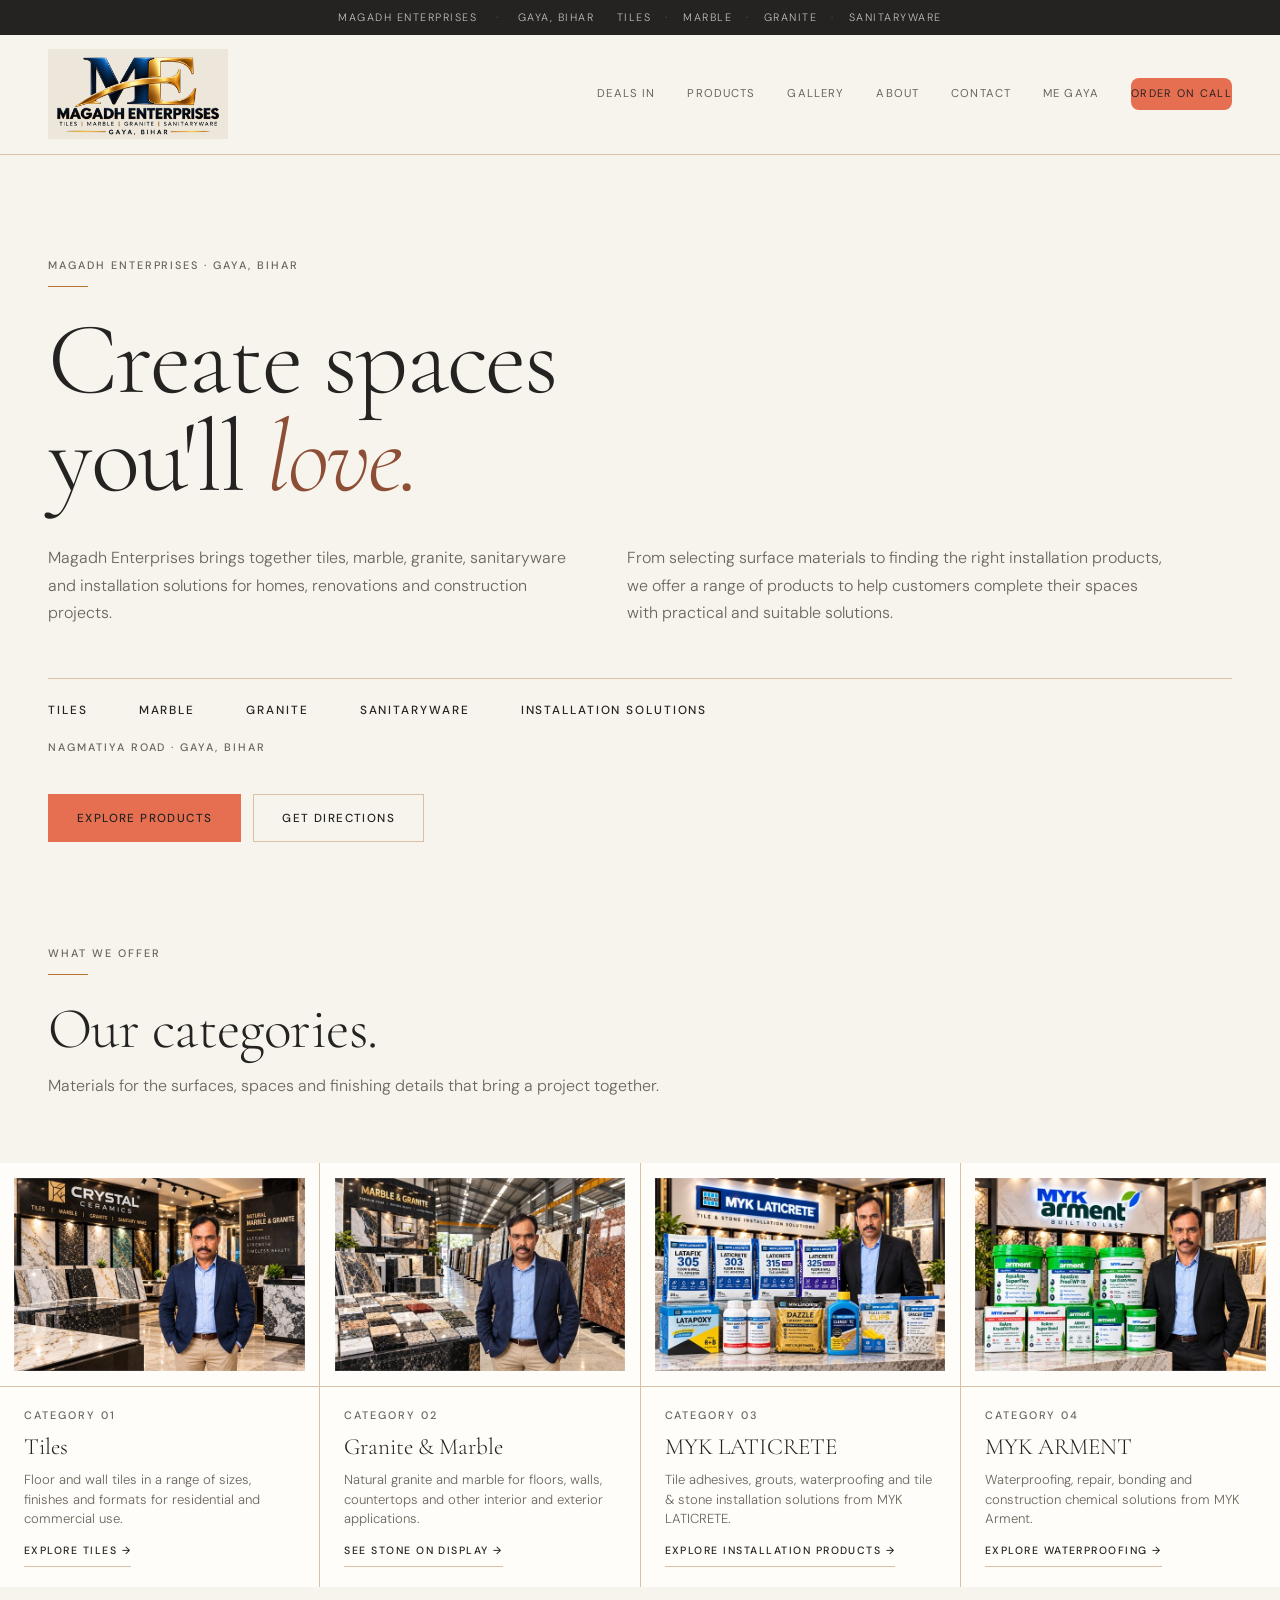
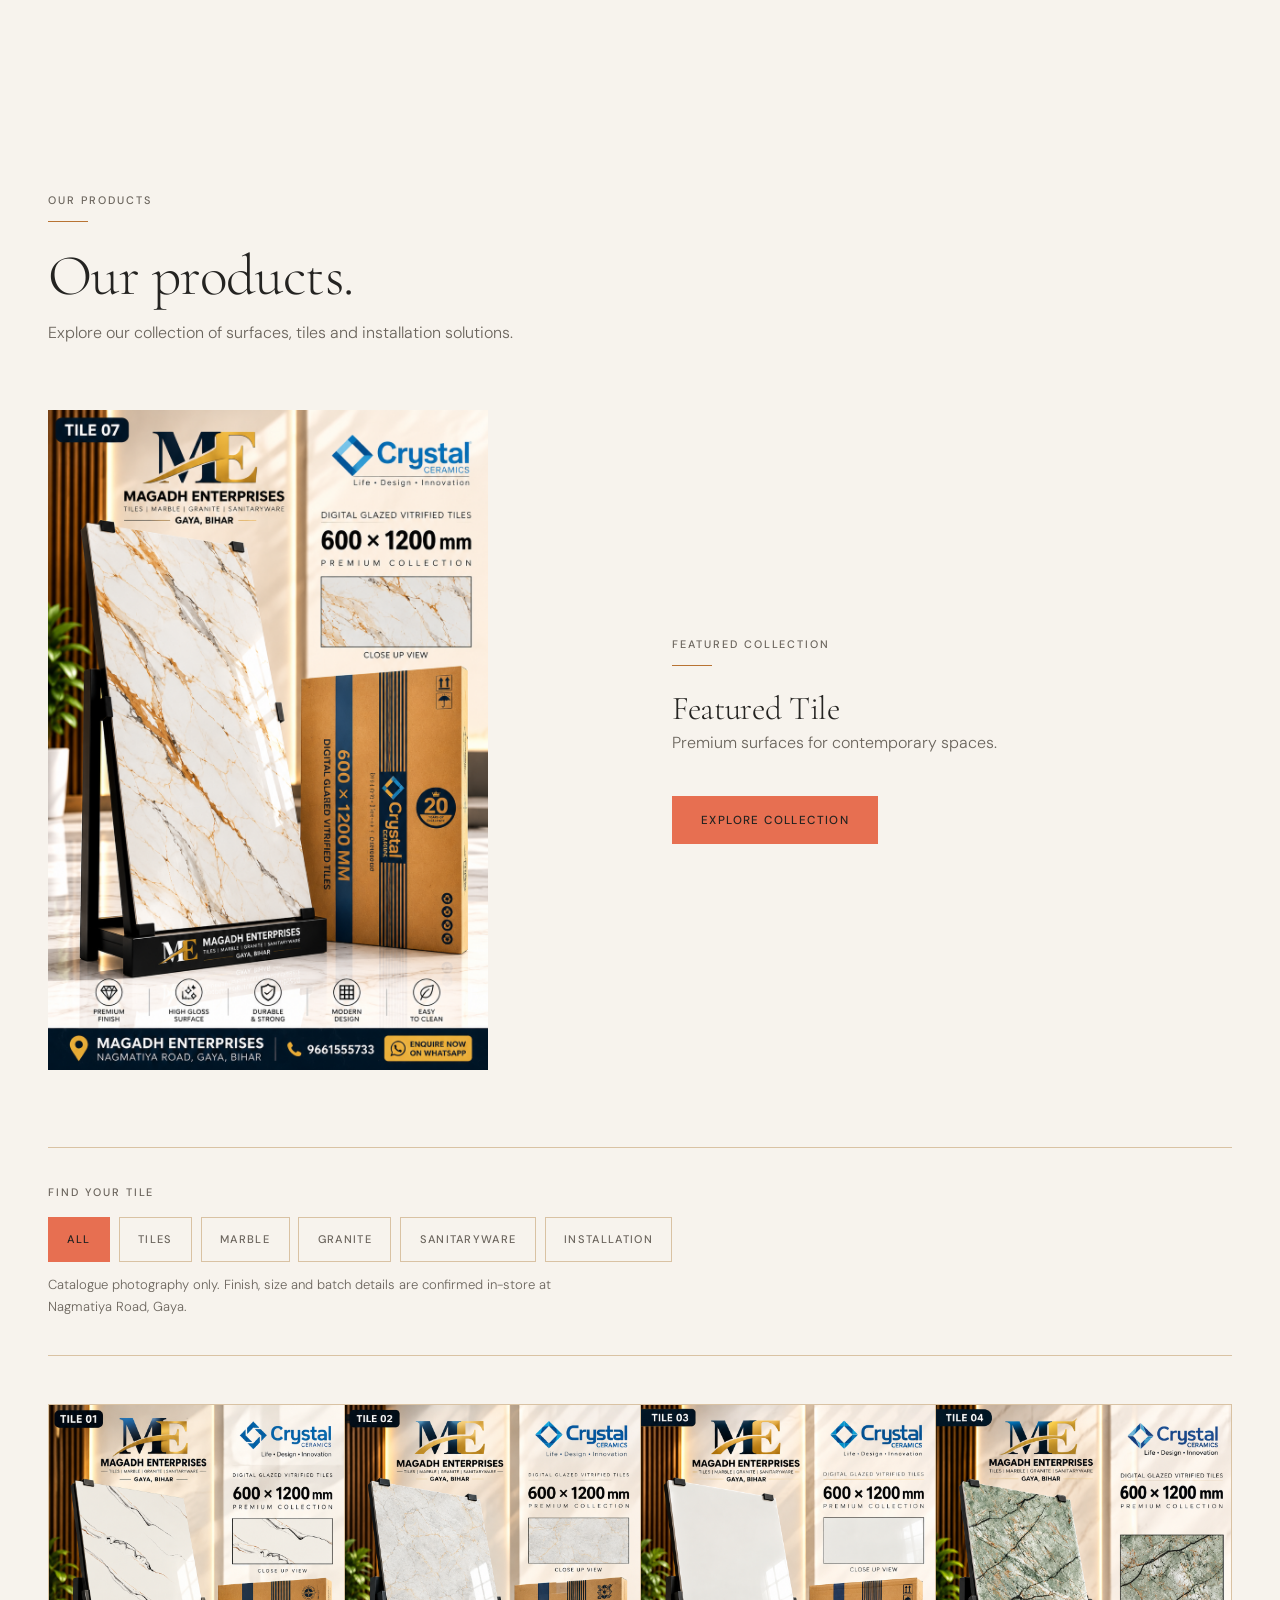
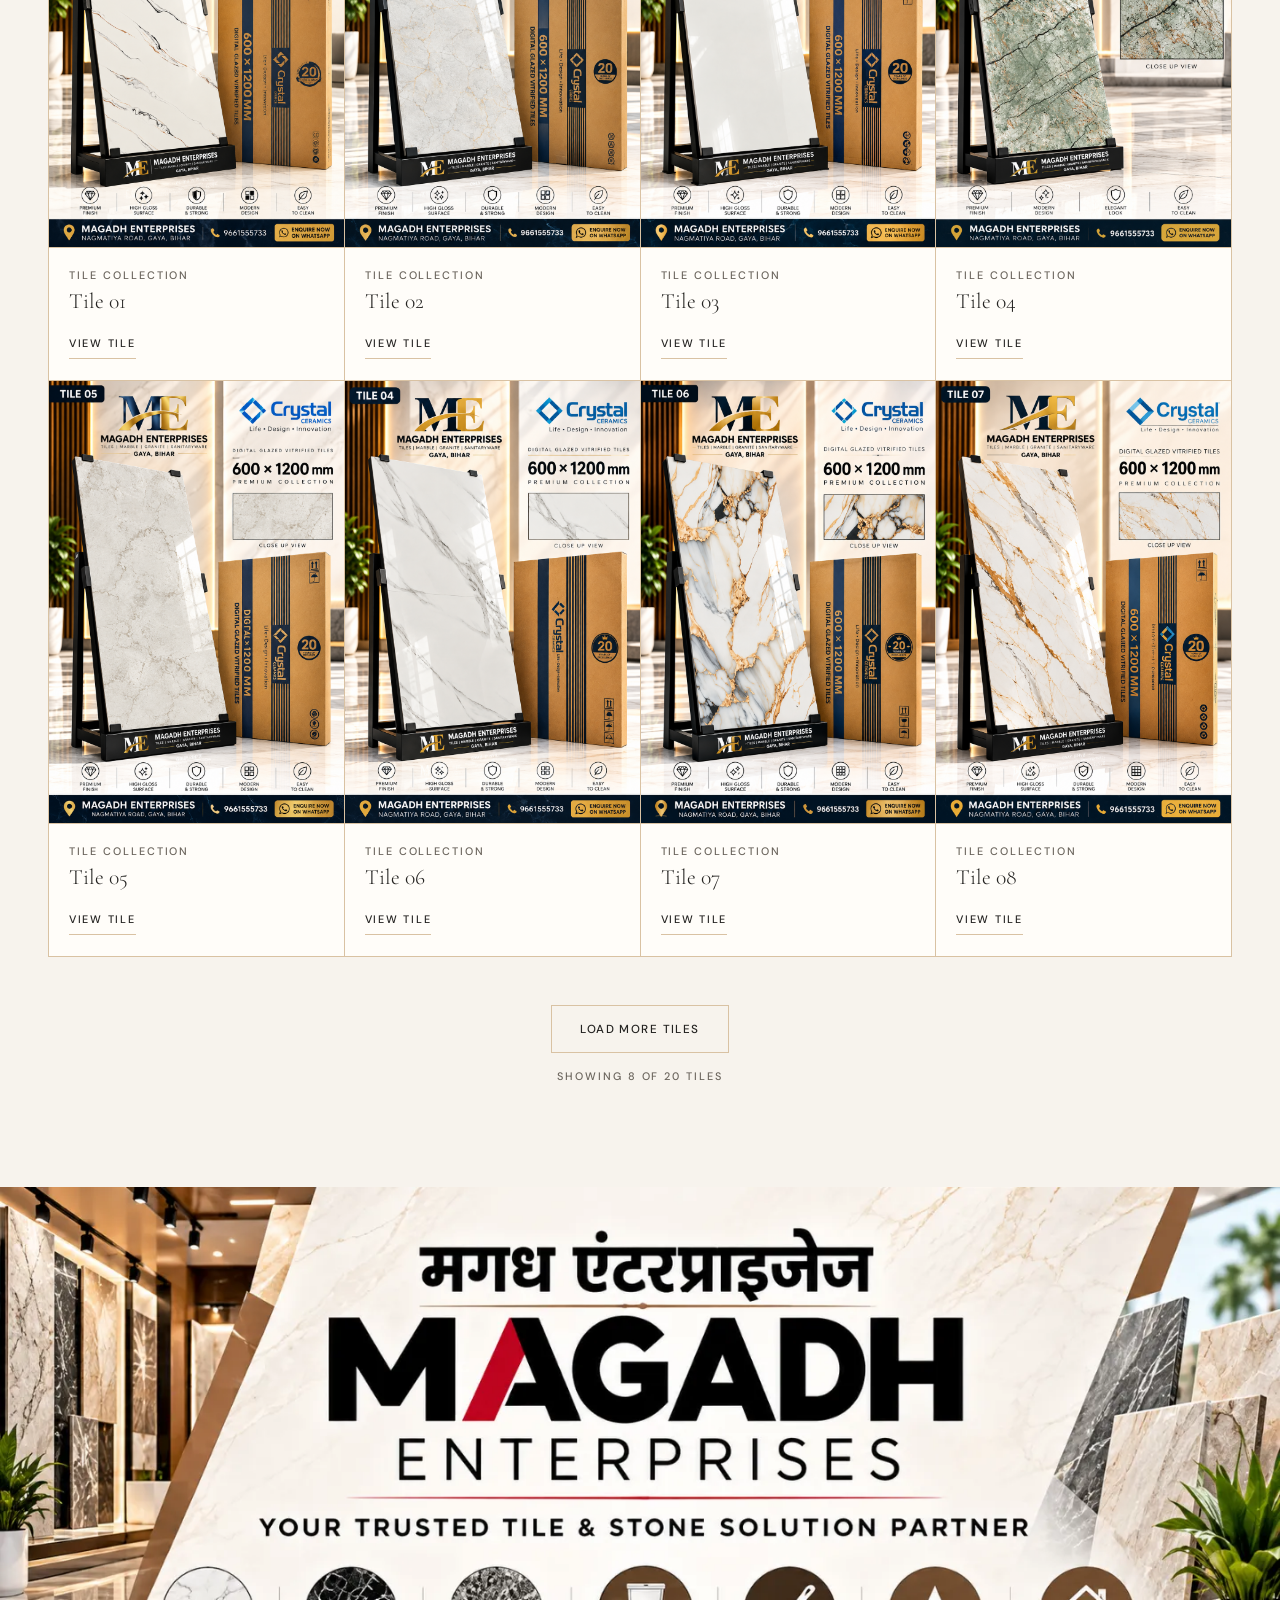
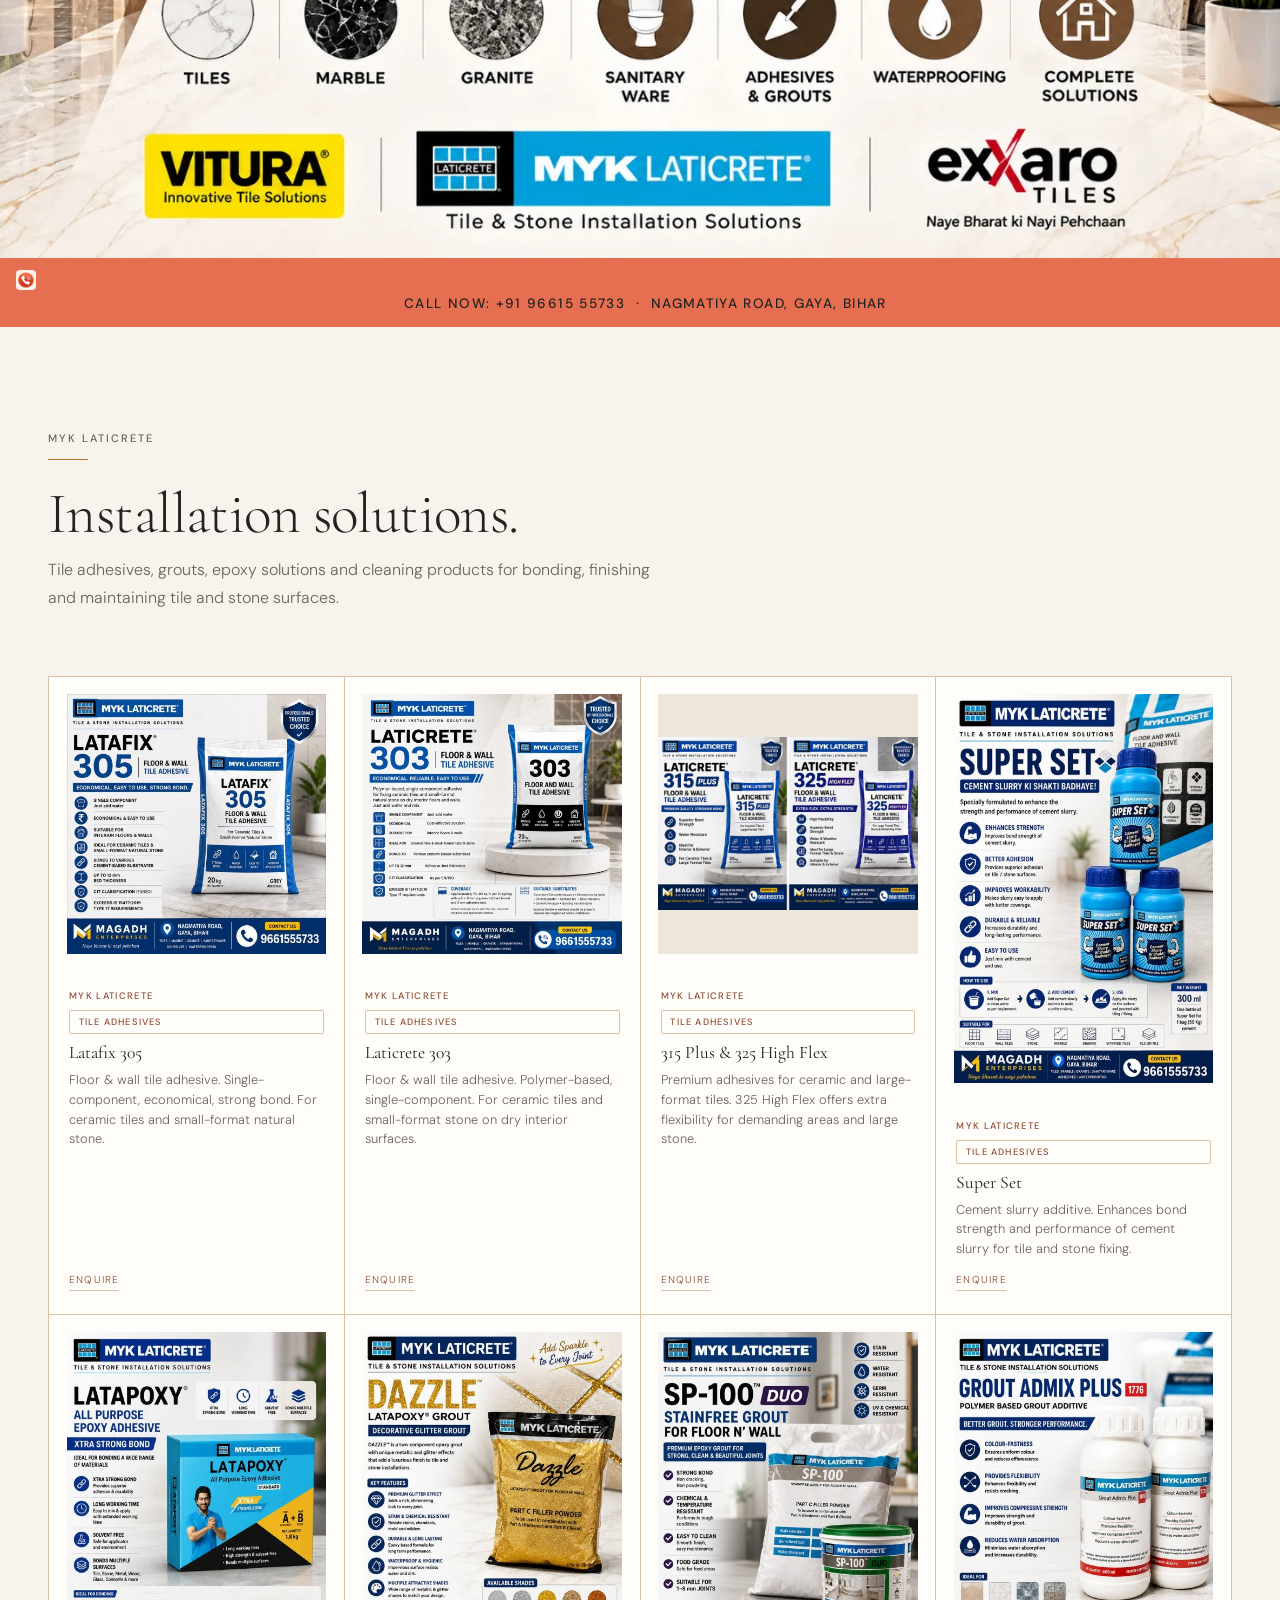
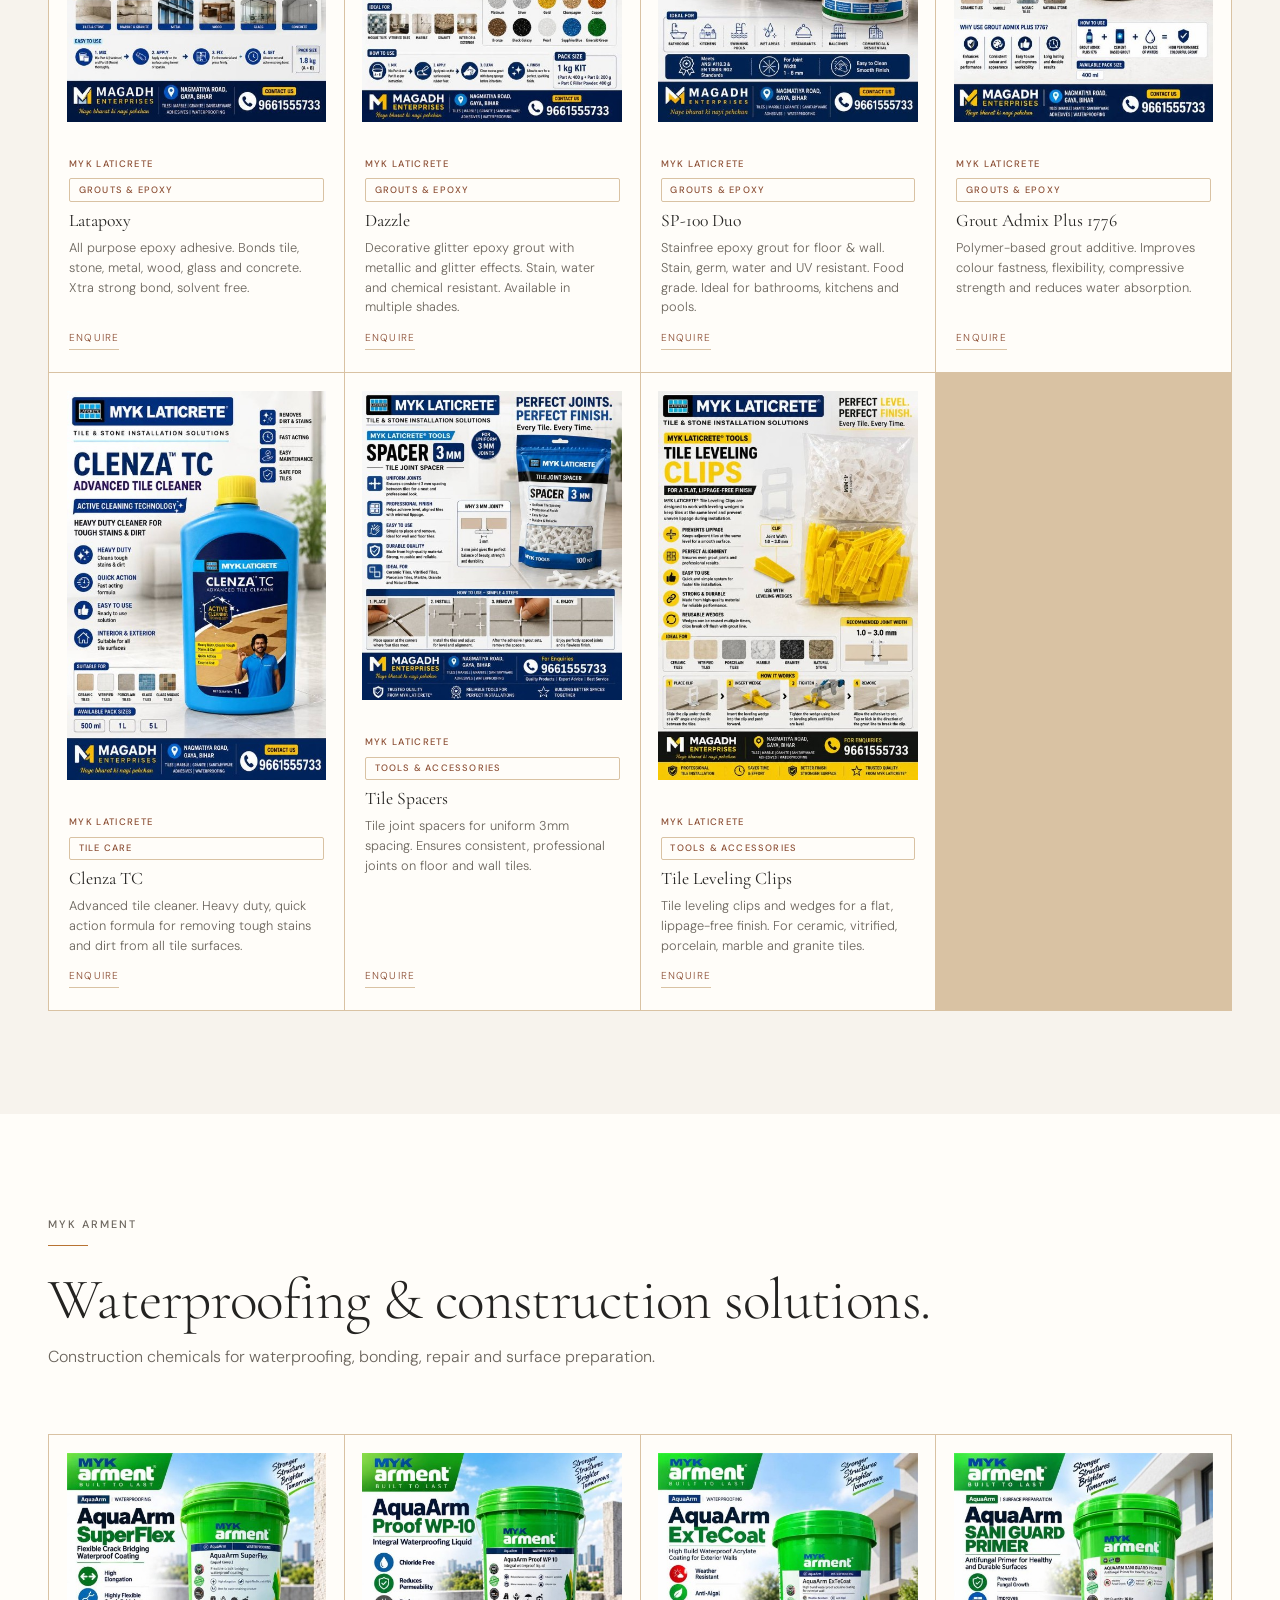
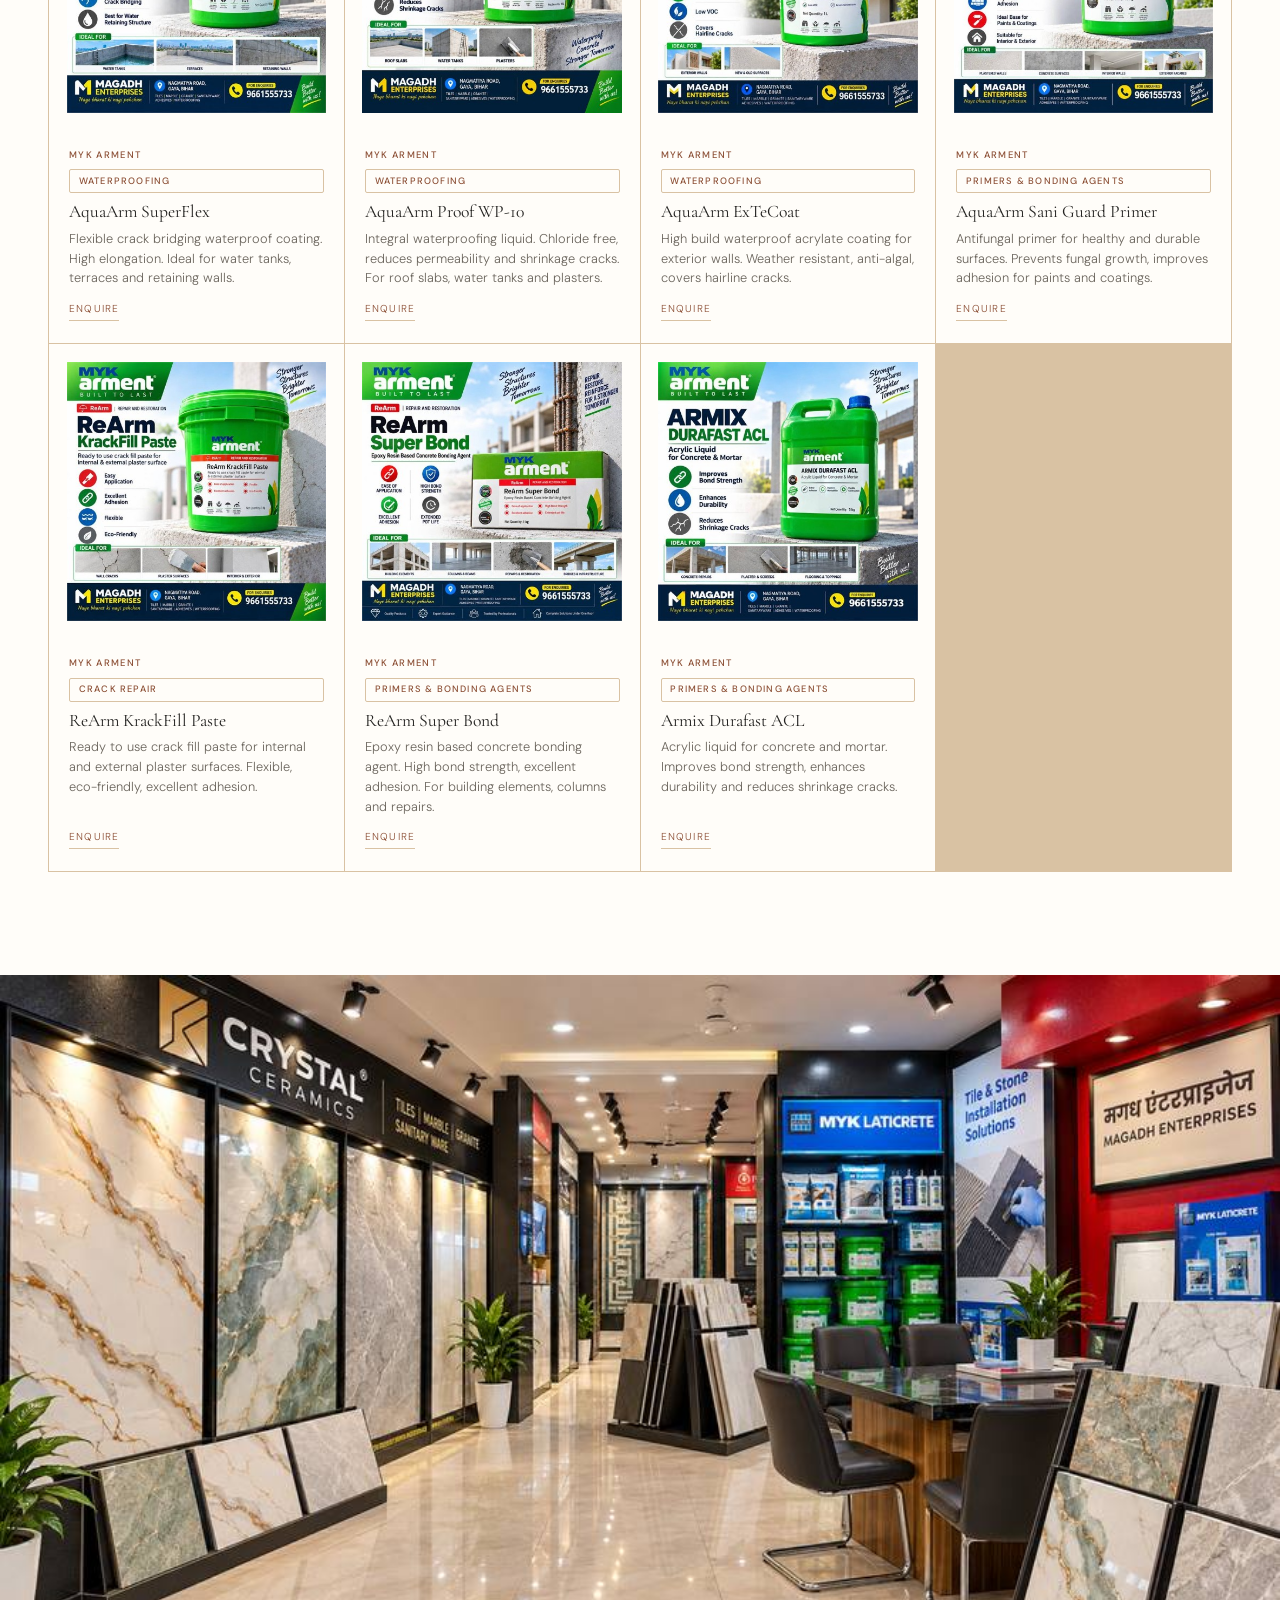
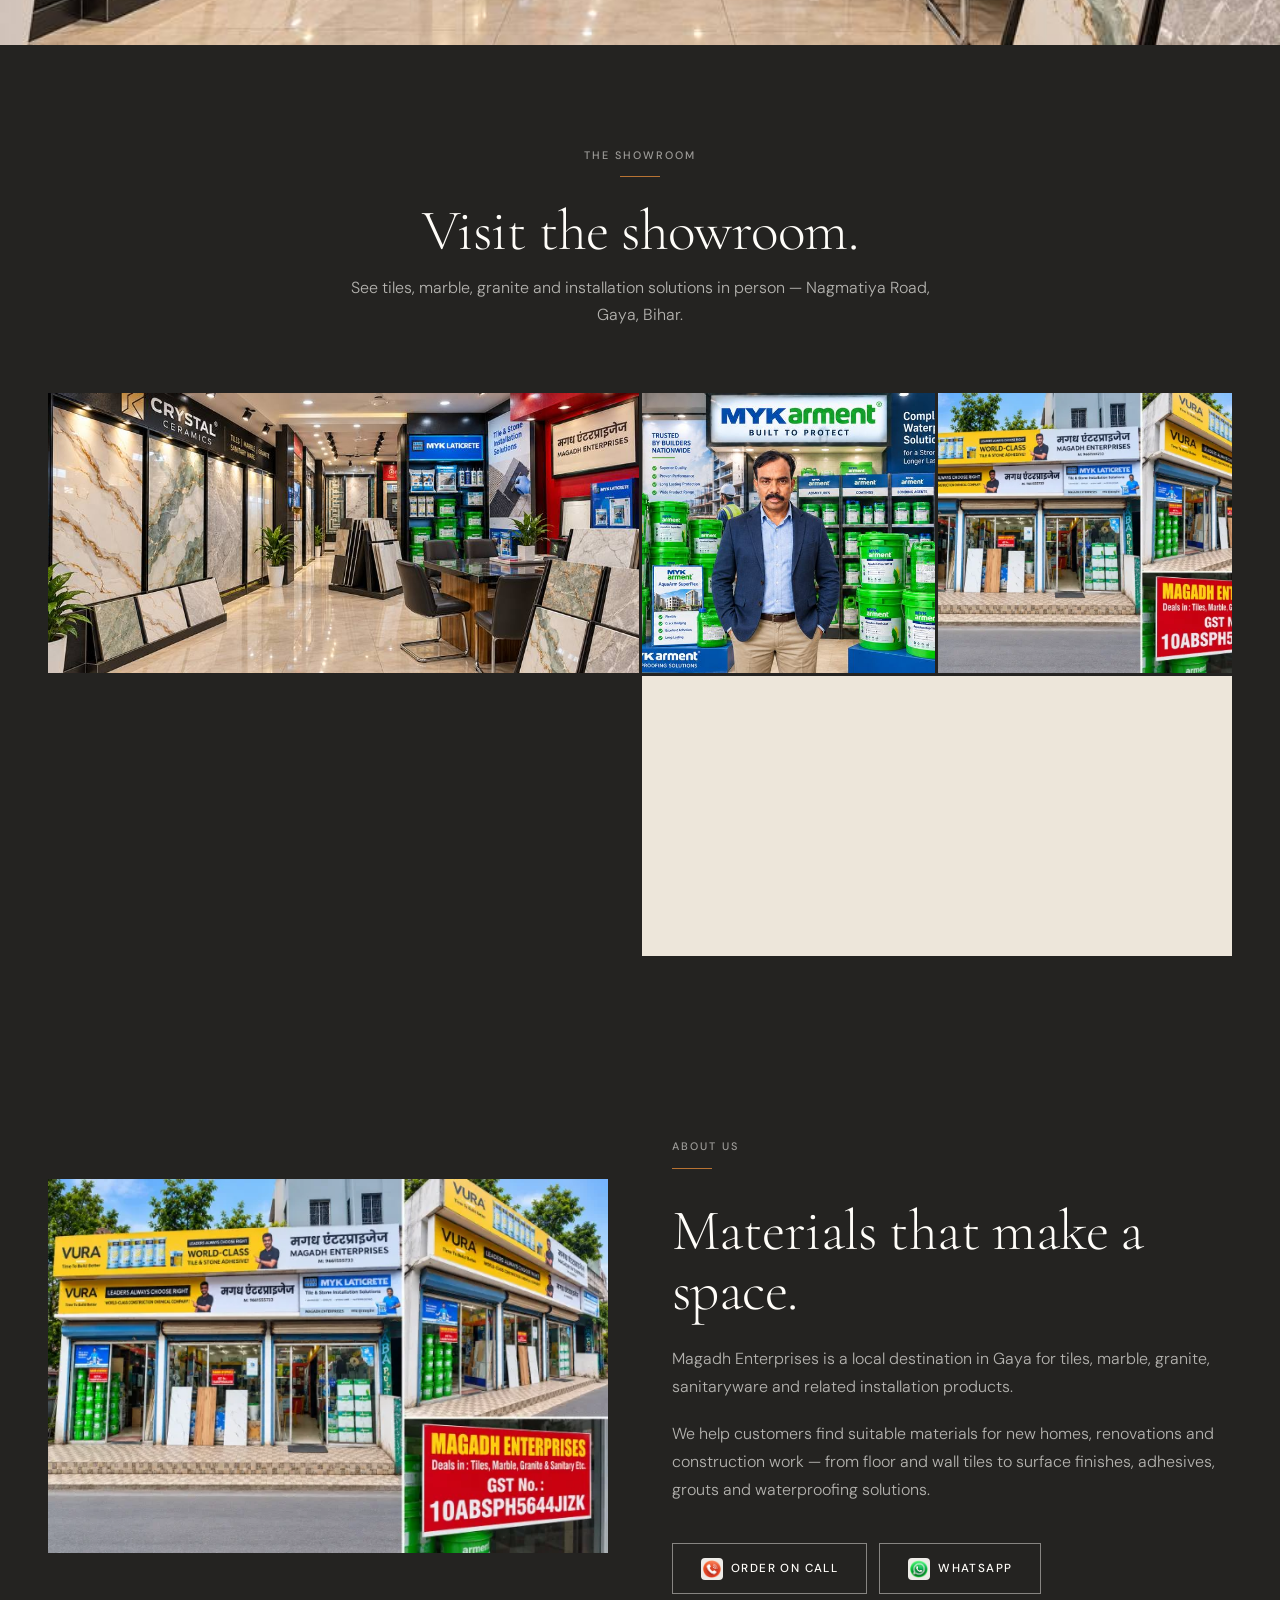
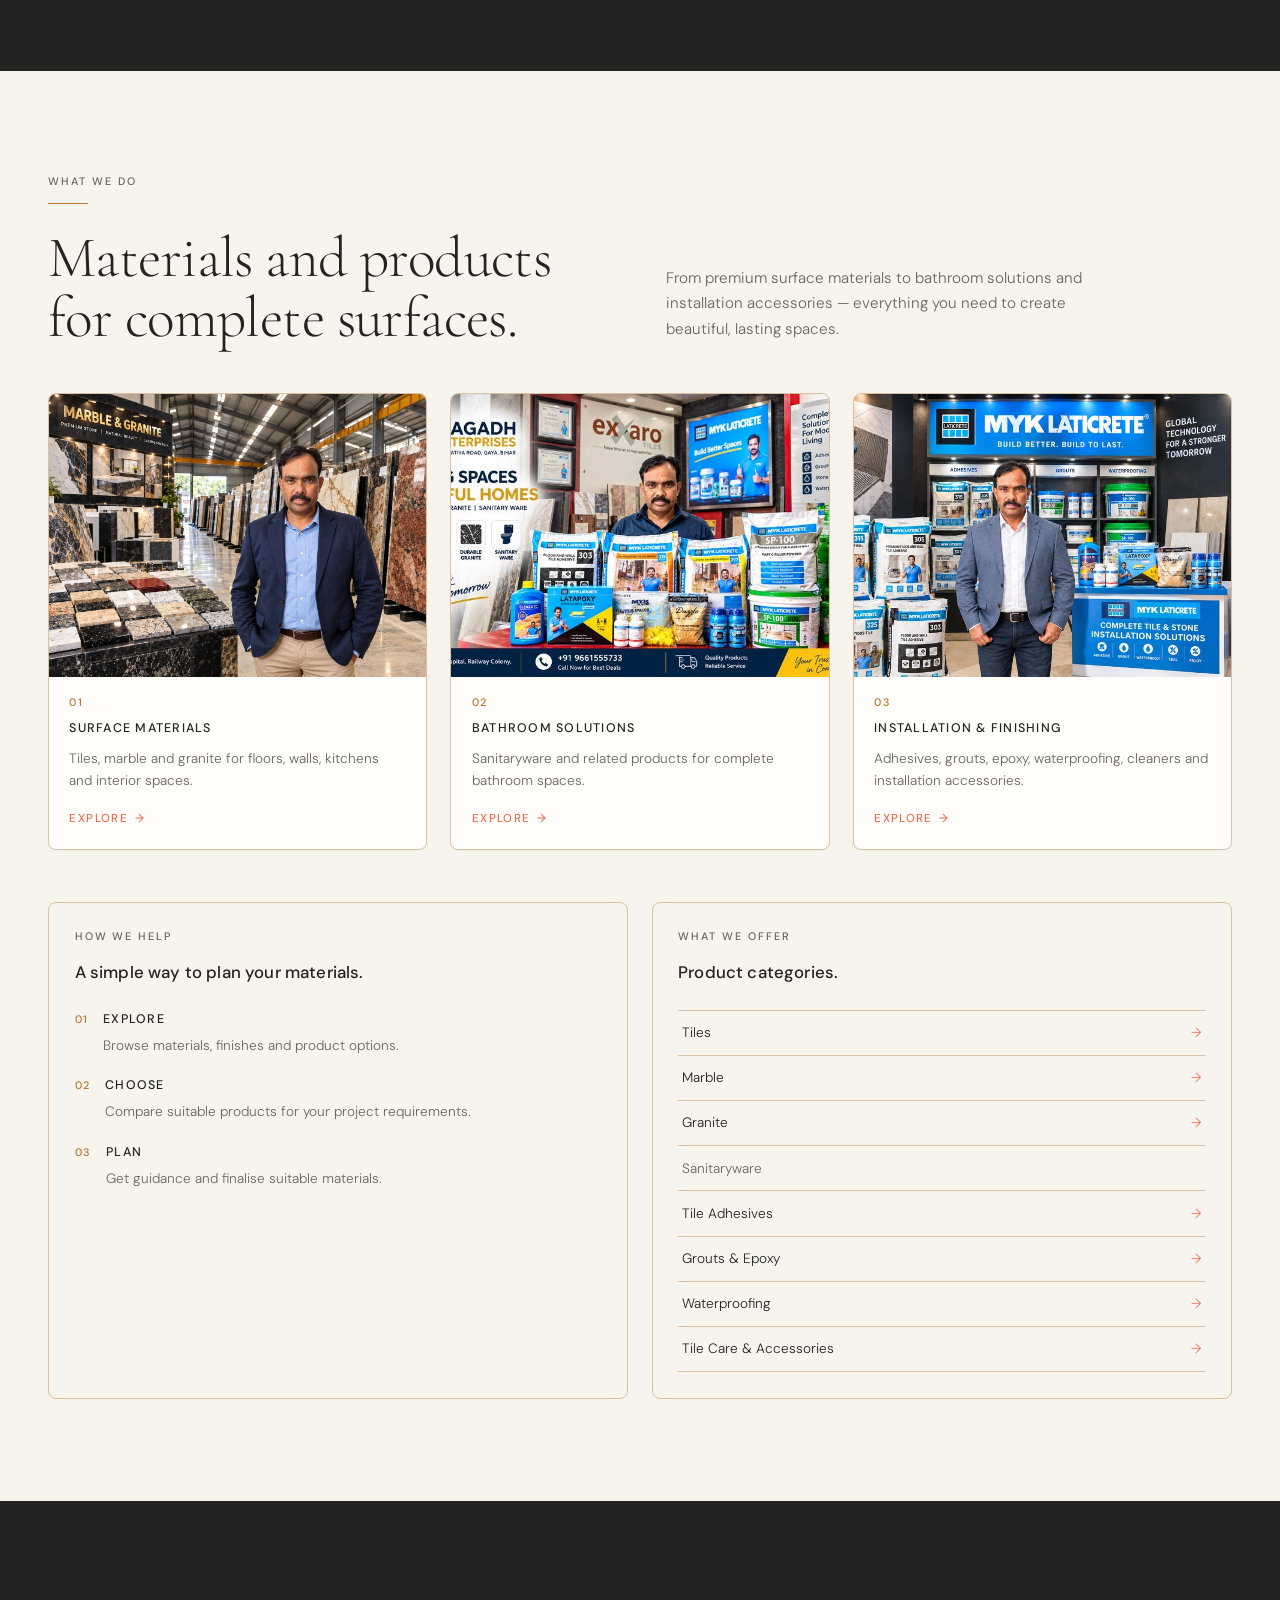
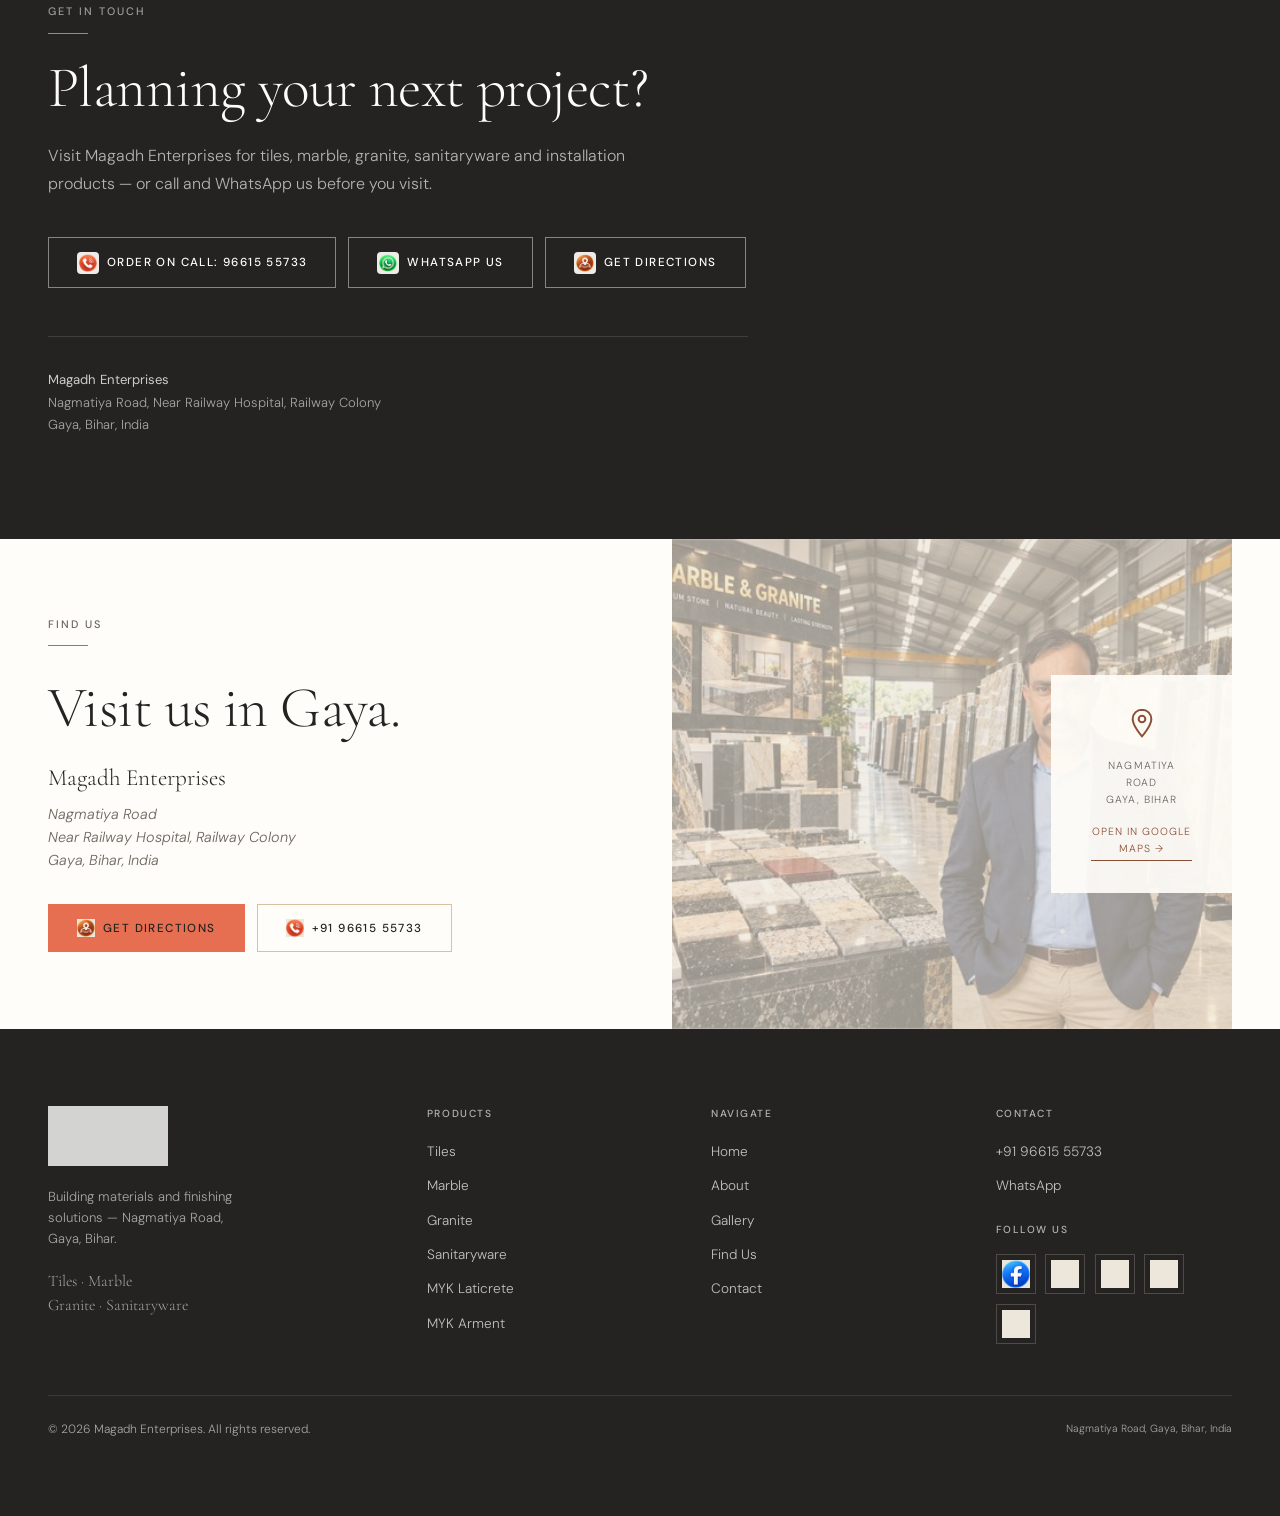
==== commit f62fb334: "update website" ====
--- a/index.html
+++ b/index.html
@@ -5,7 +5,7 @@
 <meta name="viewport" content="width=device-width, initial-scale=1, viewport-fit=cover">
 
 <title>Magadh Enterprises | Tiles, Marble, Granite &amp; Sanitaryware in Gaya</title>
-<meta name="description" content="Magadh Enterprises, Nagmatiya Road, Gaya â€” tiles, marble, granite, sanitaryware and tile installation solutions for homes, renovations and construction projects.">
+<meta name="description" content="Magadh Enterprises, Nagmatiya Road, Gaya — tiles, marble, granite, sanitaryware and tile installation solutions for homes, renovations and construction projects.">
 
 <!-- Canonical + social. Update the canonical/origin values below if the domain changes. -->
 <link rel="canonical" href="https://magadhenterprises.netlify.app/">
@@ -91,29 +91,29 @@
 <a class="skip-link" href="#main">Skip to content</a>
 
 <aside class="topbar" aria-label="Business summary">
-  MAGADH ENTERPRISES &nbsp;<span>Â·</span>&nbsp; GAYA, BIHAR
+  MAGADH ENTERPRISES &nbsp;<span>·</span>&nbsp; GAYA, BIHAR
   &nbsp;&nbsp;&nbsp;
-  TILES <span>Â·</span> MARBLE <span>Â·</span> GRANITE <span>Â·</span> SANITARYWARE
+  TILES <span>·</span> MARBLE <span>·</span> GRANITE <span>·</span> SANITARYWARE
 </aside>
 
 <header class="site-header" id="site-header">
   <div class="container">
     <div class="header-inner">
-      <a href="#main" class="brand logo-brand" aria-label="Magadh Enterprises â€” home">
+      <a href="#main" class="brand logo-brand" aria-label="Magadh Enterprises — home">
         <img src="assets/images/branding/logo-320.png"
            srcset="assets/images/branding/logo-320.png 320w, assets/images/branding/logo-640.png 640w, assets/images/branding/logo.png 1774w"
            sizes="180px"
            width="180" height="90"
-             alt="Magadh Enterprises â€” Building Beautiful Spaces" class="header-logo">
+             alt="Magadh Enterprises — Building Beautiful Spaces" class="header-logo">
       </a>
       <nav class="site-nav" aria-label="Primary">
-        <a href="#location">Me Gaya</a>
         <a href="#deals">Deals In</a>
         <a href="#products">Products</a>
         <a href="#gallery">Gallery</a>
         <a href="#about">About</a>
         <a href="#contact">Contact</a>
-        <a href="tel:+919661555733" class="nav-cta btn">Call Us</a>
+        <a href="#find-us">Me Gaya</a>
+        <a href="tel:+919661555733" class="nav-cta btn">Order on Call</a>
       </nav>
       <button class="hamburger" id="hamburger" type="button"
               aria-label="Open menu" aria-controls="mobile-nav" aria-expanded="false">
@@ -124,13 +124,13 @@
 </header>
 
 <nav class="mobile-nav" id="mobile-nav" aria-label="Mobile" inert>
-  <a href="#location" class="mobile-link">Me Gaya</a>
   <a href="#deals" class="mobile-link">Deals In</a>
   <a href="#products" class="mobile-link">Products</a>
   <a href="#gallery" class="mobile-link">Gallery</a>
   <a href="#about" class="mobile-link">About</a>
   <a href="#contact" class="mobile-link">Contact</a>
-  <a href="tel:+919661555733" class="mobile-link">Call +91&nbsp;96615&nbsp;55733</a>
+  <a href="#find-us" class="mobile-link">Me Gaya</a>
+  <a href="tel:+919661555733" class="mobile-link">Order on Call</a>
 </nav>
 
 <main id="main">
@@ -163,7 +163,7 @@
 
     <div class="intro-ctas">
       <a href="#products" class="btn btn-primary">Explore Products</a>
-      <a href="#location" class="btn btn-ghost">Get Directions</a>
+      <a href="#find-us" class="btn btn-ghost">Get Directions</a>
     </div>
 
   </div>
@@ -247,73 +247,6 @@
   </div>
 </section>
 
-<div class="intro-detail">
-  <div class="container">
-
-    <div class="intro-block">
-      <p class="t-label">What We Do</p>
-      <h2 class="t-h3">Materials and products for complete surfaces.</h2>
-      <div class="intro-cards">
-        <article class="intro-card">
-          <p class="t-label">01</p>
-          <h3 class="intro-card-title">Surface Materials</h3>
-          <p class="intro-card-text">Tiles, marble and granite for floors, walls, kitchens and interior spaces.</p>
-        </article>
-        <article class="intro-card">
-          <p class="t-label">02</p>
-          <h3 class="intro-card-title">Bathroom Solutions</h3>
-          <p class="intro-card-text">Sanitaryware and related products for complete bathroom spaces.</p>
-        </article>
-        <article class="intro-card">
-          <p class="t-label">03</p>
-          <h3 class="intro-card-title">Installation &amp; Finishing</h3>
-          <p class="intro-card-text">Adhesives, grouts, epoxy, waterproofing, cleaners and installation accessories.</p>
-        </article>
-      </div>
-    </div>
-
-    <div class="intro-split">
-      <div class="intro-block">
-        <p class="t-label">How We Help</p>
-        <h2 class="t-h3">A simple way to plan your materials.</h2>
-        <ol class="intro-steps">
-          <li class="intro-step">
-            <p class="intro-step-num">01</p>
-            <h3 class="intro-step-title">Explore</h3>
-            <p class="intro-step-text">Browse materials, finishes and product options.</p>
-          </li>
-          <li class="intro-step">
-            <p class="intro-step-num">02</p>
-            <h3 class="intro-step-title">Choose</h3>
-            <p class="intro-step-text">Compare suitable products for your project requirements.</p>
-          </li>
-          <li class="intro-step">
-            <p class="intro-step-num">03</p>
-            <h3 class="intro-step-title">Complete</h3>
-            <p class="intro-step-text">Find installation and finishing solutions alongside your core materials.</p>
-          </li>
-        </ol>
-      </div>
-
-      <div class="intro-block">
-        <p class="t-label">What We Offer</p>
-        <h2 class="t-h3">Product categories.</h2>
-        <ul class="intro-offer-list">
-          <li>Tiles</li>
-          <li>Marble</li>
-          <li>Granite</li>
-          <li>Sanitaryware</li>
-          <li>Tile Adhesives</li>
-          <li>Grouts &amp; Epoxy</li>
-          <li>Waterproofing</li>
-          <li>Tile Care &amp; Accessories</li>
-        </ul>
-      </div>
-    </div>
-
-  </div>
-</div>
-
 <!-- PRODUCTS -->
 <!-- Tile cards are generated from assets/js/tile-collection.js. Do not hand-edit. -->
 <section class="section products" id="products" aria-labelledby="products-heading">
@@ -336,7 +269,7 @@
                        assets/images/tiles/collection/tile-08.jpg 900w"
                sizes="(max-width: 1024px) 380px, 440px"
                width="480" height="720"
-             alt="Featured tile from the Magadh Enterprises collection â€” premium surface for contemporary spaces"
+             alt="Featured tile from the Magadh Enterprises collection — premium surface for contemporary spaces"
                class="featured-img" loading="lazy" decoding="async">
       </figure>
       <div class="featured-body">
@@ -701,11 +634,11 @@
 <!-- PHONE BANNER -->
 <div class="phone-banner">
   <a href="tel:+919661555733">
-    <span aria-hidden="true">ðŸ“ž</span>&nbsp; Call Now: +91&nbsp;96615&nbsp;55733 &nbsp;Â·&nbsp; Nagmatiya Road, Gaya, Bihar
+    <img class="btn-icon" src="assets/images/social/call.png" alt="" width="16" height="16" loading="lazy" decoding="async">&nbsp; Call Now: +91&nbsp;96615&nbsp;55733 &nbsp;·&nbsp; Nagmatiya Road, Gaya, Bihar
   </a>
 </div>
 
-<!-- INSTALLATION SOLUTIONS â€” MYK LATICRETE -->
+<!-- INSTALLATION SOLUTIONS — MYK LATICRETE -->
 <section class="section installation" id="installation" aria-labelledby="installation-heading">
   <div class="container">
     <header class="section-header">
@@ -1044,7 +977,7 @@
 <!-- BRAND BANNER -->
 <section class="brand-banner" aria-label="Magadh Enterprises product range">
   <img src="assets/images/showroom/hero-showroom.jpg" width="1000" height="400"
-       alt="Magadh Enterprises â€” Tiles, Marble, Granite, Sanitaryware, Adhesives, Waterproofing â€” Nagmatiya Road, Gaya, Bihar"
+       alt="Magadh Enterprises — Tiles, Marble, Granite, Sanitaryware, Adhesives, Waterproofing — Nagmatiya Road, Gaya, Bihar"
        loading="lazy" decoding="async">
 </section>
 
@@ -1055,7 +988,7 @@
       <p class="t-label">The Showroom</p>
       <div class="divider center"></div>
       <h2 class="t-h2" id="gallery-heading">Visit the showroom.</h2>
-      <p class="t-body sub">See tiles, marble, granite and installation solutions in person â€” Nagmatiya Road, Gaya, Bihar.</p>
+      <p class="t-body sub">See tiles, marble, granite and installation solutions in person — Nagmatiya Road, Gaya, Bihar.</p>
     </header>
   </div>
   <div class="container">
@@ -1140,105 +1073,137 @@
 
 <!-- ABOUT -->
 <section class="about" id="about" aria-labelledby="about-heading">
-  <div class="about-grid">
-    <div class="about-image">
-      <picture>
-             <source type="image/webp"
-                     srcset="assets/images/showroom/owner-myk-laticrete-640.webp 640w,
-                             assets/images/showroom/owner-myk-laticrete-1024.webp 1024w,
-                             assets/images/showroom/owner-myk-laticrete-1536.webp 1536w"
-                     sizes="(max-width: 1024px) 100vw, 50vw">
-             <img src="assets/images/showroom/owner-myk-laticrete-1536.jpg" width="1536" height="1024"
-                  srcset="assets/images/showroom/owner-myk-laticrete-640.jpg 640w,
-                          assets/images/showroom/owner-myk-laticrete-1024.jpg 1024w,
-                          assets/images/showroom/owner-myk-laticrete-1536.jpg 1536w"
-                  sizes="(max-width: 1024px) 100vw, 50vw"
-                  alt="Magadh Enterprises owner with MYK Laticrete product range in showroom"
-                  loading="lazy" decoding="async">
-           </picture>
-    </div>
-    <div class="about-text">
-      <p class="t-label">About Us</p>
-      <div class="divider"></div>
-      <h2 class="t-h2" id="about-heading">Materials that make a space.</h2>
-      <p class="t-body gap-below">Magadh Enterprises is a local destination in Gaya for tiles, marble, granite, sanitaryware and related installation products.</p>
-      <p class="t-body">We help customers find suitable materials for new homes, renovations and construction work â€” from floor and wall tiles to surface finishes, adhesives, grouts and waterproofing solutions.</p>
-      <div class="btn-row spaced">
-        <a href="tel:+919661555733" class="btn btn-light">Call Us</a>
-        <a href="https://wa.me/919661555733" class="btn btn-light" data-wa="general" rel="noopener">WhatsApp</a>
+  <div class="container">
+    <div class="about-grid">
+      <div class="about-image">
+        <picture>
+          <source type="image/webp"
+                  srcset="assets/images/showroom/owner-myk-laticrete-640.webp 640w,
+                          assets/images/showroom/owner-myk-laticrete-1024.webp 1024w,
+                          assets/images/showroom/owner-myk-laticrete-1536.webp 1536w"
+                  sizes="(max-width: 1024px) 100vw, 50vw">
+          <img src="assets/images/showroom/owner-myk-laticrete-1536.jpg" width="1536" height="1024"
+               srcset="assets/images/showroom/owner-myk-laticrete-640.jpg 640w,
+                       assets/images/showroom/owner-myk-laticrete-1024.jpg 1024w,
+                       assets/images/showroom/owner-myk-laticrete-1536.jpg 1536w"
+               sizes="(max-width: 1024px) 100vw, 50vw"
+               alt="Magadh Enterprises owner with MYK Laticrete product range in showroom"
+               loading="lazy" decoding="async">
+        </picture>
+      </div>
+      <div class="about-text">
+        <p class="t-label">About Us</p>
+        <div class="divider"></div>
+        <h2 class="t-h2" id="about-heading">Materials that make a space.</h2>
+        <p class="t-body gap-below">Magadh Enterprises is a local destination in Gaya for tiles, marble, granite, sanitaryware and related installation products.</p>
+        <p class="t-body">We help customers find suitable materials for new homes, renovations and construction work — from floor and wall tiles to surface finishes, adhesives, grouts and waterproofing solutions.</p>
+        <div class="btn-row spaced">
+          <a href="tel:+919661555733" class="btn btn-light"><img class="btn-icon" src="assets/images/social/call.png" alt="" width="18" height="18" loading="lazy" decoding="async">Order on Call</a>
+          <a href="https://wa.me/919661555733" class="btn btn-light" data-wa="general" rel="noopener"><img class="btn-icon" src="assets/images/social/whatsapp.png" alt="" width="18" height="18" loading="lazy" decoding="async">WhatsApp</a>
+        </div>
       </div>
     </div>
   </div>
 </section>
 
-<!-- WHY MAGADH ENTERPRISES -->
-<section class="section why" id="why" aria-labelledby="why-heading">
-  <div class="container">
-    <header class="section-header">
-      <p class="t-label">Why Visit Us</p>
-      <div class="divider"></div>
-      <h2 class="t-h2" id="why-heading">What we bring<br>to your project.</h2>
+<!-- WHAT WE DO -->
+<section class="section what-we-do" id="what-we-do" aria-labelledby="what-we-do-heading">
+  <div class="container">
+    <header class="what-we-do-head">
+      <div class="what-we-do-intro">
+        <p class="t-label">What We Do</p>
+        <div class="divider"></div>
+        <h2 class="t-h2" id="what-we-do-heading">Materials and products<br>for complete surfaces.</h2>
+      </div>
+      <p class="what-we-do-lede">From premium surface materials to bathroom solutions and installation accessories &mdash; everything you need to create beautiful, lasting spaces.</p>
     </header>
-    <div class="why-grid">
-      <div class="why-item">
-        <p class="marker" aria-hidden="true">I</p>
-        <h3>Quality Products</h3>
-        <p>Tiles, marble, granite and sanitaryware alongside branded installation products from MYK Laticrete and MYK Arment.</p>
-      </div>
-      <div class="why-item">
-        <p class="marker" aria-hidden="true">II</p>
-        <h3>Wide Range</h3>
-        <p>A broad selection of materials â€” across categories, finishes and price points â€” available in one convenient location.</p>
-      </div>
-      <div class="why-item">
-        <p class="marker" aria-hidden="true">III</p>
-        <h3>Product Guidance</h3>
-        <p>Guidance on selecting the right tile adhesive, grout and installation products for your specific application and budget.</p>
-      </div>
-      <div class="why-item">
-        <p class="marker" aria-hidden="true">IV</p>
-        <h3>Local &amp; Accessible</h3>
-        <p>Located on Nagmatiya Road, Gaya â€” a convenient destination for homeowners, contractors and builders in the region.</p>
-      </div>
-    </div>
-  </div>
-</section>
-
-<!-- LOCATION -->
-<section class="location" id="location" aria-labelledby="location-heading">
-  <div class="location-grid">
-    <div class="location-text">
-      <p class="t-label">Find Us</p>
-      <div class="divider"></div>
-      <h2 class="t-h2" id="location-heading">Visit us in Gaya.</h2>
-      <div class="address-block">
-        <p class="place">Magadh Enterprises</p>
-        <address class="addr">
-          Nagmatiya Road<br>
-          Near Railway Hospital, Railway Colony<br>
-          Gaya, Bihar, India
-        </address>
-      </div>
-      <div class="btn-row">
-        <a href="https://maps.app.goo.gl/x1hzBJcJXmrhhHgs7" target="_blank" rel="noopener" class="btn btn-primary">Get Directions</a>
-        <a href="tel:+919661555733" class="btn btn-ghost">+91&nbsp;96615&nbsp;55733</a>
-      </div>
-    </div>
-    <div class="map-area">
-      <picture>
-            <source type="image/jpeg" srcset="assets/images/granite/granite-cat-640.jpg 640w, assets/images/granite/granite-cat-1024.jpg 1024w, assets/images/granite/granite-cat-1536.jpg 1536w" sizes="(max-width: 768px) 100vw, 33vw">
-            <img src="assets/images/granite/granite-cat-1024.jpg" width="1536" height="1024"
-                 class="muted"
-                 alt="Magadh Enterprises tile showroom display"
-                 loading="lazy" decoding="async">
-          </picture>
-      <div class="map-overlay">
-        <svg width="32" height="32" viewBox="0 0 24 24" fill="none" stroke="#8C4F35" stroke-width="1.5" aria-hidden="true" focusable="false">
-          <path d="M12 2C8.13 2 5 5.13 5 9c0 5.25 7 13 7 13s7-7.75 7-13c0-3.87-3.13-7-7-7z"/>
-          <circle cx="12" cy="9" r="2.5"/>
-        </svg>
-        <p>Nagmatiya Road<br>Gaya, Bihar</p>
-        <a href="https://maps.app.goo.gl/x1hzBJcJXmrhhHgs7" target="_blank" rel="noopener" class="map-link">Open in Google Maps â†’</a>
+
+    <div class="what-we-do-grid">
+      <article class="wwd-card">
+        <div class="wwd-media">
+          <img src="assets/images/marble/marble-cat-1536.jpg" width="1536" height="1024"
+               alt="Marble surface sample from the Magadh Enterprises range"
+               loading="lazy" decoding="async">
+        </div>
+        <div class="wwd-body">
+          <p class="wwd-num">01</p>
+          <h3 class="wwd-title">Surface Materials</h3>
+          <p class="wwd-text">Tiles, marble and granite for floors, walls, kitchens and interior spaces.</p>
+          <a class="wwd-link" href="#deals">Explore <span aria-hidden="true">&rarr;</span></a>
+        </div>
+      </article>
+
+      <article class="wwd-card">
+        <div class="wwd-media">
+          <img src="assets/images/showroom/store-full-range.jpg" width="900" height="471"
+               alt="Magadh Enterprises store showing the full product range for complete bathroom spaces"
+               loading="lazy" decoding="async">
+        </div>
+        <div class="wwd-body">
+          <p class="wwd-num">02</p>
+          <h3 class="wwd-title">Bathroom Solutions</h3>
+          <p class="wwd-text">Sanitaryware and related products for complete bathroom spaces.</p>
+          <a class="wwd-link" href="#deals">Explore <span aria-hidden="true">&rarr;</span></a>
+        </div>
+      </article>
+
+      <article class="wwd-card">
+        <div class="wwd-media">
+          <img src="assets/images/laticrete/category-grouts-adhesives.jpg" width="1000" height="523"
+               alt="MYK Laticrete tile adhesives and grouts used for tile and stone installation"
+               loading="lazy" decoding="async">
+        </div>
+        <div class="wwd-body">
+          <p class="wwd-num">03</p>
+          <h3 class="wwd-title">Installation &amp; Finishing</h3>
+          <p class="wwd-text">Adhesives, grouts, epoxy, waterproofing, cleaners and installation accessories.</p>
+          <a class="wwd-link" href="#installation">Explore <span aria-hidden="true">&rarr;</span></a>
+        </div>
+      </article>
+    </div>
+
+    <div class="what-we-do-split">
+      <div class="wwd-panel">
+        <p class="t-label">How We Help</p>
+        <h3 class="wwd-panel-title">A simple way to plan your materials.</h3>
+        <ol class="wwd-steps">
+          <li class="wwd-step">
+            <p class="wwd-step-num">01</p>
+            <div class="wwd-step-body">
+              <h4 class="wwd-step-title">Explore</h4>
+              <p class="wwd-step-text">Browse materials, finishes and product options.</p>
+            </div>
+          </li>
+          <li class="wwd-step">
+            <p class="wwd-step-num">02</p>
+            <div class="wwd-step-body">
+              <h4 class="wwd-step-title">Choose</h4>
+              <p class="wwd-step-text">Compare suitable products for your project requirements.</p>
+            </div>
+          </li>
+          <li class="wwd-step">
+            <p class="wwd-step-num">03</p>
+            <div class="wwd-step-body">
+              <h4 class="wwd-step-title">Plan</h4>
+              <p class="wwd-step-text">Get guidance and finalise suitable materials.</p>
+            </div>
+          </li>
+        </ol>
+      </div>
+
+      <div class="wwd-panel">
+        <p class="t-label">What We Offer</p>
+        <h3 class="wwd-panel-title">Product categories.</h3>
+        <ul class="wwd-offer">
+          <li><a href="#products">Tiles <span aria-hidden="true">&rarr;</span></a></li>
+          <li><a href="#deals">Marble <span aria-hidden="true">&rarr;</span></a></li>
+          <li><a href="#deals">Granite <span aria-hidden="true">&rarr;</span></a></li>
+          <li><span class="wwd-offer-static">Sanitaryware</span></li>
+          <li><a href="#installation">Tile Adhesives <span aria-hidden="true">&rarr;</span></a></li>
+          <li><a href="#installation">Grouts &amp; Epoxy <span aria-hidden="true">&rarr;</span></a></li>
+          <li><a href="#arment">Waterproofing <span aria-hidden="true">&rarr;</span></a></li>
+          <li><a href="#installation">Tile Care &amp; Accessories <span aria-hidden="true">&rarr;</span></a></li>
+        </ul>
       </div>
     </div>
   </div>
@@ -1251,11 +1216,11 @@
       <p class="t-label">Get in Touch</p>
       <div class="divider on-dark"></div>
       <h2 class="t-h2" id="contact-heading">Planning your next project?</h2>
-      <p class="t-body">Visit Magadh Enterprises for tiles, marble, granite, sanitaryware and installation products â€” or call and WhatsApp us before you visit.</p>
+      <p class="t-body">Visit Magadh Enterprises for tiles, marble, granite, sanitaryware and installation products — or call and WhatsApp us before you visit.</p>
       <div class="cta-buttons">
-        <a href="tel:+919661555733" class="btn btn-light"><span aria-hidden="true">ðŸ“ž</span> Call: 96615&nbsp;55733</a>
-        <a href="https://wa.me/919661555733" class="btn btn-light" data-wa="general" rel="noopener"><span aria-hidden="true">ðŸ’¬</span> WhatsApp Us</a>
-        <a href="https://maps.app.goo.gl/x1hzBJcJXmrhhHgs7" target="_blank" rel="noopener" class="btn btn-light"><span aria-hidden="true">ðŸ“</span> Get Directions</a>
+        <a href="tel:+919661555733" class="btn btn-light"><img class="btn-icon" src="assets/images/social/call.png" alt="" width="18" height="18" loading="lazy" decoding="async">Order on Call: 96615&nbsp;55733</a>
+        <a href="https://wa.me/919661555733" class="btn btn-light" data-wa="general" rel="noopener"><img class="btn-icon" src="assets/images/social/whatsapp.png" alt="" width="18" height="18" loading="lazy" decoding="async">WhatsApp Us</a>
+        <a href="https://maps.app.goo.gl/x1hzBJcJXmrhhHgs7" target="_blank" rel="noopener" class="btn btn-light"><img class="btn-icon" src="assets/images/social/location.png" alt="" width="18" height="18" loading="lazy" decoding="async">Get Directions</a>
       </div>
       <div class="cta-address-block">
         <address class="cta-address">
@@ -1263,6 +1228,48 @@
           Nagmatiya Road, Near Railway Hospital, Railway Colony<br>
           Gaya, Bihar, India
         </address>
+      </div>
+    </div>
+  </div>
+</section>
+
+<!-- FIND US -->
+<section class="location" id="find-us" aria-labelledby="find-us-heading">
+  <div class="container">
+    <div class="location-grid">
+      <div class="location-text">
+        <p class="t-label">Find Us</p>
+        <div class="divider"></div>
+        <h2 class="t-h2" id="find-us-heading">Visit us in Gaya.</h2>
+        <div class="address-block">
+          <p class="place">Magadh Enterprises</p>
+          <address class="addr">
+            Nagmatiya Road<br>
+            Near Railway Hospital, Railway Colony<br>
+            Gaya, Bihar, India
+          </address>
+        </div>
+        <div class="btn-row">
+          <a href="https://maps.app.goo.gl/x1hzBJcJXmrhhHgs7" target="_blank" rel="noopener" class="btn btn-primary"><img class="btn-icon" src="assets/images/social/location.png" alt="" width="18" height="18" loading="lazy" decoding="async">Get Directions</a>
+          <a href="tel:+919661555733" class="btn btn-ghost"><img class="btn-icon" src="assets/images/social/call.png" alt="" width="18" height="18" loading="lazy" decoding="async">+91&nbsp;96615&nbsp;55733</a>
+        </div>
+      </div>
+      <div class="map-area">
+        <picture>
+          <source type="image/jpeg" srcset="assets/images/granite/granite-cat-640.jpg 640w, assets/images/granite/granite-cat-1024.jpg 1024w, assets/images/granite/granite-cat-1536.jpg 1536w" sizes="(max-width: 768px) 100vw, 33vw">
+          <img src="assets/images/granite/granite-cat-1024.jpg" width="1536" height="1024"
+               class="muted"
+               alt="Magadh Enterprises tile showroom display"
+               loading="lazy" decoding="async">
+        </picture>
+        <div class="map-overlay">
+          <svg width="32" height="32" viewBox="0 0 24 24" fill="none" stroke="#8C4F35" stroke-width="1.5" aria-hidden="true" focusable="false">
+            <path d="M12 2C8.13 2 5 5.13 5 9c0 5.25 7 13 7 13s7-7.75 7-13c0-3.87-3.13-7-7-7z"/>
+            <circle cx="12" cy="9" r="2.5"/>
+          </svg>
+          <p>Nagmatiya Road<br>Gaya, Bihar</p>
+          <a href="https://maps.app.goo.gl/x1hzBJcJXmrhhHgs7" target="_blank" rel="noopener" class="map-link">Open in Google Maps →</a>
+        </div>
       </div>
     </div>
   </div>
@@ -1280,7 +1287,7 @@
               sizes="120px"
               width="120" height="60"
              alt="Magadh Enterprises" class="footer-logo" loading="lazy" decoding="async">
-        <p class="brand-desc">Building materials and finishing solutions â€” Nagmatiya Road, Gaya, Bihar.</p>
+        <p class="brand-desc">Building materials and finishing solutions — Nagmatiya Road, Gaya, Bihar.</p>
         <p class="footer-tagline">Tiles &middot; Marble<br>Granite &middot; Sanitaryware</p>
       </div>
       <div class="footer-col">
@@ -1300,7 +1307,7 @@
           <li><a href="#main">Home</a></li>
           <li><a href="#about">About</a></li>
           <li><a href="#gallery">Gallery</a></li>
-          <li><a href="#location">Find Us</a></li>
+          <li><a href="#find-us">Find Us</a></li>
           <li><a href="#contact">Contact</a></li>
         </ul>
       </div>
@@ -1311,11 +1318,23 @@
           <li><a href="https://wa.me/919661555733" data-wa="visit" rel="noopener">WhatsApp</a></li>
         </ul>
         <h3 class="spaced">Follow Us</h3>
-        <ul>
-          <li><a href="https://www.facebook.com/profile.php?id=61593836797469" target="_blank" rel="noopener">Facebook</a></li>
-          <li><a href="https://www.instagram.com/magadh.home/" target="_blank" rel="noopener">Instagram</a></li>
-          <li><a href="https://www.youtube.com/channel/UCH4h26FJVHBCyzo5ydk17tg" target="_blank" rel="noopener">YouTube</a></li>
-        </ul>
+        <div class="social-links">
+          <a href="https://www.facebook.com/profile.php?id=61593836797469" target="_blank" rel="noopener noreferrer" aria-label="Facebook">
+            <img src="assets/images/social/facebook.png" alt="Facebook" width="28" height="28" loading="lazy" decoding="async">
+          </a>
+          <a href="https://www.instagram.com/magadh.home/" target="_blank" rel="noopener noreferrer" aria-label="Instagram">
+            <img src="assets/images/social/instagram.png" alt="Instagram" width="28" height="28" loading="lazy" decoding="async">
+          </a>
+          <a href="https://www.youtube.com/channel/UCH4h26FJVHBCyzo5ydk17tg" target="_blank" rel="noopener noreferrer" aria-label="YouTube">
+            <img src="assets/images/social/youtube.png" alt="YouTube" width="28" height="28" loading="lazy" decoding="async">
+          </a>
+          <a href="https://wa.me/919661555733" data-wa="visit" rel="noopener noreferrer" aria-label="WhatsApp">
+            <img src="assets/images/social/whatsapp.png" alt="WhatsApp" width="28" height="28" loading="lazy" decoding="async">
+          </a>
+          <a href="tel:+919661555733" aria-label="Call us">
+            <img src="assets/images/social/call.png" alt="Call us" width="28" height="28" loading="lazy" decoding="async">
+          </a>
+        </div>
       </div>
     </div>
     <div class="footer-bottom">
@@ -1332,4 +1351,4 @@
 <script src="assets/js/gallery.js" defer></script>
 <script src="assets/js/main.js" defer></script>
 </body>
-</html>+</html>
--- a/assets/css/styles.css
+++ b/assets/css/styles.css
@@ -1,5 +1,5 @@
 /* ==========================================================================
-   Magadh Enterprises â€” stylesheet
+   Magadh Enterprises — stylesheet
    Single-page showroom site. Sections:
    1. Design tokens & reset
    2. Typography & shared primitives
@@ -17,7 +17,7 @@
    ========================================================================== */
 
 /* 1. Design tokens & reset ----------------------------------------------
-   Brand palette â€” Terracotta + Warm Neutral. These six are the source of
+   Brand palette — Terracotta + Warm Neutral. These six are the source of
    truth and are never re-approximated anywhere else in the sheet.
 
    Measured contrast (WCAG 2.1) governs which of them may carry text:
@@ -32,8 +32,8 @@
    --------------------------------------------------------------------- */
 :root {
   /* Brand palette */
-  --terracotta: #E76F51;   /* primary â€” buttons, key actions, fills */
-  --copper: #B87333;       /* sparing â€” borders, rules, large marks */
+  --terracotta: #E76F51;   /* primary — buttons, key actions, fills */
+  --copper: #B87333;       /* sparing — borders, rules, large marks */
   --ivory: #F7F3ED;        /* page background */
   --cream: #FFFDF9;        /* raised surfaces, cards, light panels */
   --charcoal: #242321;     /* body text, dark sections */
@@ -51,7 +51,7 @@
   --border: var(--sand);
 
   /* #716B63 as in the baseline, darkened one step to #6B655D. It clears
-     4.5:1 on ivory, cream and the warm hover tint (5.2â€“5.7:1), which the
+     4.5:1 on ivory, cream and the warm hover tint (5.2–5.7:1), which the
      original did not, and stays visually the same warm grey. */
   --muted: #6B655D;
   /* Deepened warm brown for small accent text on light backgrounds.
@@ -304,6 +304,10 @@
   padding: .5rem 1.1rem;
   font-size: .68rem !important;
   letter-spacing: .12em !important;
+  /* The one rounded element on the site: this is the primary commercial
+     action, and a softened rectangle separates it from the square-edged
+     editorial buttons without going as far as a pill. */
+  border-radius: 8px;
 }
 
 .nav-cta:hover { background: var(--charcoal) !important; color: var(--cream) !important }
@@ -345,11 +349,12 @@
 /* 4. Introduction & promo banner ------------------------------------------- */
 .intro { padding-block: clamp(3.5rem, 8vw, 7rem) 0 }
 
-/* Categories now sits between the hero and What We Do, so the hero's bottom
-   padding collapses (Categories supplies its own) and the remaining intro
-   block carries its own bottom padding before the promo banner. */
-.intro-detail { padding-bottom: clamp(3rem, 7vw, 6rem) }
-.intro-detail > .container > .intro-block:first-child { margin-top: 0 }
+/* The former .intro-detail block (a text-only duplicate of What We Do plus the
+   How We Help / What We Offer split) has been folded into #what-we-do, which
+   now renders those two panels as bordered boxes. The .intro-* rules that only
+   styled that block were removed with it; the hero keeps its own .intro-*
+   classes (.intro-head, .intro-lede, .intro-ctas, .intro-place,
+   .intro-services), which are unaffected. */
 
 .intro-head { max-width: 1120px }
 .intro-heading { margin-top: .25rem }
@@ -362,82 +367,6 @@
   margin-top: clamp(1.75rem, 3vw, 2.75rem);
 }
 .intro-lede .t-body { margin: 0 }
-
-.intro-block { margin-top: clamp(3rem, 6vw, 5rem) }
-.intro-block .t-h3 { margin-top: .9rem; max-width: 26ch }
-
-.intro-cards {
-  display: grid;
-  grid-template-columns: repeat(3, minmax(0, 1fr));
-  gap: clamp(1.25rem, 2.5vw, 2.5rem);
-  margin-top: clamp(1.75rem, 3vw, 2.5rem);
-}
-.intro-card { border-top: 1px solid var(--border); padding-top: 1.15rem }
-.intro-card-title {
-  font-family: var(--serif);
-  font-size: 1.35rem;
-  font-weight: 300;
-  line-height: 1.2;
-  margin: .5rem 0 .45rem;
-}
-.intro-card-text { font-size: .88rem; line-height: 1.65; color: var(--muted) }
-
-/* How We Help + What We Offer share a row on wide screens. */
-.intro-split {
-  display: grid;
-  grid-template-columns: 1.15fr .85fr;
-  gap: clamp(2rem, 5vw, 5rem);
-  align-items: start;
-}
-.intro-split > .intro-block { margin-top: clamp(3rem, 6vw, 5rem) }
-
-.intro-steps { margin-top: clamp(1.5rem, 3vw, 2.25rem) }
-.intro-step {
-  display: grid;
-  grid-template-columns: 2.5rem minmax(0, 1fr);
-  column-gap: 1.25rem;
-  padding-block: 1.05rem;
-  border-top: 1px solid var(--border);
-}
-.intro-step-num {
-  grid-area: 1 / 1;
-  font-family: var(--serif);
-  font-size: 1.1rem;
-  line-height: 1.4;
-  color: var(--accent);
-  letter-spacing: .04em;
-}
-.intro-step-title {
-  grid-area: 1 / 2;
-  font-family: var(--sans);
-  font-size: .76rem;
-  font-weight: 500;
-  letter-spacing: .16em;
-  text-transform: uppercase;
-}
-.intro-step-text {
-  grid-area: 2 / 2;
-  font-size: .88rem;
-  line-height: 1.6;
-  color: var(--muted);
-  margin-top: .35rem;
-}
-
-.intro-offer-list {
-  margin-top: clamp(1.5rem, 3vw, 2.25rem);
-  display: grid;
-  grid-template-columns: repeat(2, minmax(0, 1fr));
-  column-gap: clamp(1.25rem, 3vw, 2.5rem);
-}
-.intro-offer-list li {
-  font-family: var(--sans);
-  font-size: .74rem;
-  font-weight: 500;
-  letter-spacing: .14em;
-  text-transform: uppercase;
-  padding-block: .95rem;
-  border-top: 1px solid var(--border);
-}
 
 /* Hero service row sits above the buttons, so the button block needs less air
    than it did when the lede was followed straight by the CTAs. */
@@ -495,12 +424,14 @@
 .promo-banner img {
   display: block;
   width: 100%;
+  /* height: auto keeps the banner's intrinsic ratio, so no height is ever
+     forced and the image cannot be stretched. object-fit is deliberately
+     unset: with an auto height the box already matches the artwork. */
   height: auto;
   max-width: 100%;
-  object-fit: fill;
-}
-
-/* Terracotta band with charcoal type â€” the highest-contrast use of the primary
+}
+
+/* Terracotta band with charcoal type — the highest-contrast use of the primary
    colour on the page, and the first thing seen on a phone. */
 .phone-banner { background: var(--terracotta); padding: .75rem 1rem; text-align: center }
 
@@ -525,7 +456,7 @@
 /* Full-bleed banner. Same rule as .promo-banner: the complete artwork is shown
    at its native ratio, never cropped into a fixed-height box. */
 .brand-banner { width: 100%; overflow: hidden; line-height: 0; background: var(--charcoal) }
-.brand-banner img { width: 100%; height: auto; display: block; max-width: 100%; object-fit: fill }
+.brand-banner img { width: 100%; height: auto; display: block; max-width: 100% }
 /* Category photography is 3:2 landscape. The old 3:4 portrait box with
    object-fit: cover cut the sides off every one of these, so the frame now
    matches the artwork and the image is contained, never cropped. */
@@ -748,14 +679,17 @@
 /* The owner photo is 3:2. Letting the text column set the row height would
    force the image into a portrait box and crop ~24% off its width, so the
    image keeps its own ratio and both columns centre against each other. */
-.about-grid { display: grid; grid-template-columns: 1fr 1fr; min-height: 560px; align-items: center }
+.about-grid { display: grid; grid-template-columns: 1fr 1fr; gap: clamp(2rem, 5vw, 4rem); min-height: 560px; align-items: center }
 .about-image { overflow: hidden; position: relative; width: 100%; aspect-ratio: 3 / 2 }
 .about-image img { position: absolute; inset: 0; width: 100%; height: 100%; object-fit: cover }
 .about-text {
   display: flex;
   flex-direction: column;
   justify-content: center;
-  padding: clamp(2.5rem, 6vw, 5rem) clamp(2rem, 5vw, 4rem);
+  /* Horizontal padding is now the container's job. The column gap supplies the
+     separation from the photo, so this text can sit flush on the container's
+     right edge like every other section instead of floating inside it. */
+  padding-block: clamp(2.5rem, 6vw, 5rem);
 }
 /* Raised from .4 to .5 white: the original 3.7:1 contrast failed WCAG AA.
    Visually near-identical, still reads as a quiet label on the dark panel. */
@@ -887,44 +821,230 @@
 .g-item:nth-child(1) { grid-column: 1/3 }
 .g-item:nth-child(4) { grid-column: 3/5 }
 
-/* 9. Why ------------------------------------------------------------------- */
-.why { background: var(--bg) }
-.why-grid {
+/* 9. What We Do ------------------------------------------------------------- */
+/* Replaces the old four-column "Why Visit Us" band. That version ran four
+   3rem Roman numerals over four bordered cells and pushed the section past
+   700px tall. This is a two-column editorial header over three flat cards:
+   the numeral is a quiet label rather than a display element, and the cards
+   carry a single hairline instead of a full box, so the section reads as
+   compact and premium rather than as a table. */
+.what-we-do { background: var(--bg) }
+
+.what-we-do-head {
   display: grid;
-  grid-template-columns: repeat(4, 1fr);
+  grid-template-columns: minmax(0, 1fr) minmax(0, 1fr);
+  gap: clamp(1.5rem, 4vw, 4rem);
+  align-items: end;
+  margin-bottom: clamp(1.75rem, 3.5vw, 2.75rem);
+}
+.what-we-do-intro .t-h2 { margin-block: .5rem 0 }
+.what-we-do-lede {
+  font-size: .95rem;
+  line-height: 1.7;
+  color: var(--muted);
+  max-width: 46ch;
+  padding-bottom: .35rem;
+}
+
+/* Three visual cards. The media panel is a fixed-ratio window (see .wwd-media)
+   so all three images occupy exactly the same height regardless of their
+   native size, which is what makes the row read as one editorial unit. */
+.what-we-do-grid {
+  display: grid;
+  grid-template-columns: repeat(3, minmax(0, 1fr));
+  gap: clamp(1rem, 1.8vw, 1.5rem);
+  /* stretch (not start) so the three cards share one baseline and equal
+     height; the body uses flex so the EXPLORE link pins to the bottom. */
+  align-items: stretch;
+  margin-bottom: clamp(2rem, 4vw, 3.25rem);
+}
+.wwd-card {
+  display: flex;
+  flex-direction: column;
+  min-width: 0;
+  background: var(--cream);
+  border: 1px solid var(--border);
+  /* 8px echoes the nav CTA radius: softened, but still architectural. */
+  border-radius: 8px;
+  overflow: hidden;
+  /* Only a hint of lift; the border does most of the separation work. */
+  box-shadow: 0 1px 2px rgba(26, 23, 20, .04);
+}
+.wwd-media {
+  /* 4:3 is the widest of the three native ratios (marble 1536x1024), so this
+     crops the two wide showroom shots on their left/right edges only. Both
+     are environmental displays with no centred face or single hero pack, so
+     nothing important is lost. */
+  aspect-ratio: 4 / 3;
+  overflow: hidden;
+  background: var(--cream-deep, #e9e2d7);
+  flex: none;
+}
+.wwd-media img {
+  width: 100%;
+  height: 100%;
+  object-fit: cover;
+  object-position: center;
+  /* A slow settle on hover; disabled under prefers-reduced-motion below. */
+  transition: transform .5s ease;
+}
+.wwd-card:hover .wwd-media img { transform: scale(1.03) }
+.wwd-body {
+  display: flex;
+  flex-direction: column;
+  flex: 1;
+  padding: clamp(1.1rem, 1.6vw, 1.5rem);
+}
+/* Numerals are decoration but still painted text, so they need the 3:1
+   large-text minimum. Sand only reached 1.56:1 on ivory; copper clears it
+   at 3.43:1 and keeps the same washed-out warm read. */
+.wwd-num {
+  font-family: var(--sans);
+  font-size: .68rem;
+  font-weight: 500;
+  letter-spacing: .14em;
+  color: var(--copper);
+  line-height: 1;
+  margin-bottom: .7rem;
+}
+.wwd-title {
+  font-family: var(--sans);
+  font-size: .78rem;
+  font-weight: 500;
+  letter-spacing: .1em;
+  text-transform: uppercase;
+  color: var(--ink);
+  margin-bottom: .55rem;
+  /* Long enough to wrap to two lines ("Installation & Finishing") without
+     pushing the card taller than its siblings. */
+  text-wrap: balance;
+}
+.wwd-text {
+  font-size: .85rem;
+  color: var(--muted);
+  line-height: 1.65;
+  margin-bottom: 1.1rem;
+}
+.wwd-link {
+  margin-top: auto;
+  display: inline-flex;
+  align-items: center;
+  gap: .4rem;
+  font-family: var(--sans);
+  font-size: .72rem;
+  font-weight: 500;
+  letter-spacing: .12em;
+  text-transform: uppercase;
+  color: var(--terracotta);
+  align-self: flex-start;
+  transition: gap .2s ease, color .2s ease;
+}
+.wwd-link:hover,
+.wwd-link:focus-visible { gap: .7rem; color: var(--ink) }
+.wwd-card:focus-within { border-color: var(--terracotta) }
+
+/* HOW WE HELP / WHAT WE OFFER ------------------------------------------------ */
+/* Two panels under the cards. Panels are bordered boxes rather than loose
+   text, which keeps the section dense: no large blank areas between the
+   cards and this row, and both panels share one height via stretch. */
+.what-we-do-split {
+  display: grid;
+  grid-template-columns: minmax(0, 1fr) minmax(0, 1fr);
+  gap: clamp(1rem, 1.8vw, 1.5rem);
+  align-items: stretch;
+}
+.wwd-panel {
+  min-width: 0;
+  display: flex;
+  flex-direction: column;
+  padding: clamp(1.25rem, 2vw, 1.85rem);
+  border: 1px solid var(--border);
+  border-radius: 8px;
+  background: var(--bg);
+}
+.wwd-panel .t-label { margin-bottom: .85rem }
+.wwd-panel-title {
+  font-family: var(--sans);
+  font-size: 1.05rem;
+  font-weight: 500;
+  letter-spacing: .01em;
+  color: var(--ink);
+  margin-bottom: clamp(1.1rem, 2vw, 1.5rem);
+  text-wrap: balance;
+}
+.wwd-steps {
+  list-style: none;
+  margin: 0;
+  padding: 0;
+  display: grid;
+  gap: clamp(.9rem, 1.6vw, 1.25rem);
+}
+.wwd-step {
+  display: grid;
+  grid-template-columns: auto minmax(0, 1fr);
+  gap: .9rem;
+  align-items: start;
+}
+.wwd-step-num {
+  font-family: var(--sans);
+  font-size: .68rem;
+  font-weight: 500;
+  letter-spacing: .14em;
+  color: var(--copper);
+  line-height: 1.7;
+}
+.wwd-step-title {
+  font-family: var(--sans);
+  font-size: .78rem;
+  font-weight: 500;
+  letter-spacing: .1em;
+  text-transform: uppercase;
+  color: var(--ink);
+  margin-bottom: .3rem;
+}
+.wwd-step-text { font-size: .85rem; color: var(--muted); line-height: 1.6 }
+
+/* Eight compact rows. A bordered list reads denser than loose links and
+   keeps the arrow aligned in a single column at every width. */
+.wwd-offer {
+  list-style: none;
+  margin: 0;
+  padding: 0;
+  display: grid;
+  gap: 0;
   border-top: 1px solid var(--border);
-  border-left: 1px solid var(--border);
-}
-.why-item {
-  padding: clamp(1.75rem, 4vw, 3rem) clamp(1.25rem, 3vw, 2.25rem);
-  border-right: 1px solid var(--border);
-  border-bottom: 1px solid var(--border);
-}
-/* Numerals are decorative (aria-hidden) but still painted text, so they need the
-   3:1 large-text minimum. Sand only gave 1.56:1 on ivory; copper clears it at
-   3.43:1 and keeps the same washed-out warm read. */
-.why-item .marker { font-family: var(--serif); font-size: 3rem; font-weight: 300; color: var(--copper); line-height: 1; margin-bottom: 1.25rem }
-.why-item h3 {
-  font-family: var(--sans);
-  font-size: .71rem;
-  font-weight: 500;
-  letter-spacing: .1em;
-  text-transform: uppercase;
+}
+.wwd-offer li { border-bottom: 1px solid var(--border) }
+.wwd-offer a,
+.wwd-offer-static {
+  display: flex;
+  align-items: center;
+  justify-content: space-between;
+  gap: 1rem;
+  padding: .7rem .25rem;
+  font-size: .85rem;
   color: var(--ink);
-  margin-bottom: .6rem;
-}
-.why-item p { font-size: .85rem; color: var(--muted); line-height: 1.65; max-width: 26ch }
+  transition: color .2s ease, padding-left .2s ease;
+}
+.wwd-offer a span { color: var(--terracotta); transition: transform .2s ease }
+.wwd-offer a:hover,
+.wwd-offer a:focus-visible { color: var(--terracotta); padding-left: .6rem }
+.wwd-offer a:hover span { transform: translateX(.2rem) }
+/* Sanitaryware has no section on the site yet, so it stays a non-interactive
+   label rather than a link to nowhere. */
+.wwd-offer-static { color: var(--muted) }
 
 /* 10. Location & map -------------------------------------------------------- */
 /* Cream separates this band from the ivory page without needing a new hue. */
 .band-warm { background: var(--cream) }
 .location { background: var(--cream); overflow: hidden }
-.location-grid { display: grid; grid-template-columns: 1fr 1fr; min-height: 460px }
+.location-grid { display: grid; grid-template-columns: 1fr 1fr; gap: clamp(2rem, 5vw, 4rem); min-height: 460px }
 .location-text {
   display: flex;
   flex-direction: column;
   justify-content: center;
-  padding: clamp(2.5rem, 6vw, 5rem) clamp(2rem, 5vw, 4rem);
+  /* Container owns the horizontal gutter; see .about-text. */
+  padding-block: clamp(2.5rem, 6vw, 5rem);
 }
 .location-text .t-h2 { margin-block: .5rem 1.5rem }
 .address-block { margin-bottom: 2rem }
@@ -985,6 +1105,70 @@
 .footer-col ul { display: flex; flex-direction: column; gap: .55rem }
 .footer-col a { font-size: .85rem; color: rgba(255, 253, 249, .72); transition: color .2s }
 .footer-col a:hover { color: var(--terracotta) }
+
+/* Social icons ------------------------------------------------------------ */
+/* Local 1254x1254 PNGs in assets/images/social/. No icon font and no CDN:
+   an icon font would add a render-blocking request and a FOUT for five marks.
+   The anchors keep the full 40px touch target while the artwork sits at 28px,
+   and flex-wrap means the row reflows instead of overflowing on narrow screens. */
+.social-links {
+  display: flex;
+  align-items: center;
+  gap: .6rem;
+  flex-wrap: wrap;
+  margin-top: .25rem;
+}
+.social-links a {
+  display: inline-flex;
+  align-items: center;
+  justify-content: center;
+  min-width: 40px;
+  min-height: 40px;
+  border: 1px solid rgba(255, 253, 249, .18);
+  transition: border-color .2s, opacity .2s, transform .2s;
+}
+.social-links a:hover,
+.social-links a:focus-visible {
+  border-color: var(--terracotta);
+  opacity: .82;
+  transform: translateY(-1px);
+}
+.social-links img {
+  width: 28px;
+  height: 28px;
+  /* contain, never cover: these are square marks and must not be cropped. */
+  object-fit: contain;
+  display: block;
+}
+
+/* Inline icon inside a labelled button, banner or link. Decorative, so the
+   <img> carries alt="" and the visible label carries the meaning. */
+.btn-icon {
+  width: 18px;
+  height: 18px;
+  object-fit: contain;
+  display: block;
+  flex: none;
+}
+.phone-banner .btn-icon { width: 16px; height: 16px }
+
+/* The marks are supplied as full-colour PNGs on light backgrounds. On the dark
+   CTA buttons and the terracotta banner they need a touch more presence, so
+   they sit on a soft light chip rather than being recoloured. */
+.btn-light .btn-icon,
+.phone-banner .btn-icon {
+  background: rgba(255, 253, 249, .92);
+  border-radius: 4px;
+  padding: 2px;
+  width: 22px;
+  height: 22px;
+}
+.phone-banner .btn-icon { width: 20px; height: 20px }
+
+@media (prefers-reduced-motion: reduce) {
+  .social-links a,
+  .social-links a:hover { transform: none; transition: none }
+}
 .footer-bottom {
   margin-top: clamp(2rem, 4vw, 3.5rem);
   padding-top: 1.5rem;
@@ -1233,7 +1417,8 @@
    360 (smallest phones). Everything else is fluid via clamp()/min(). */
 @media (max-width: 1024px) {
   .intro-lede { grid-template-columns: 1fr }
-  .intro-split { grid-template-columns: 1fr }
+  /* The What We Do panels stay two-up until the 768 breakpoint, matching the
+     card grid, so the section keeps one consistent collapse point. */
   .tile-grid { grid-template-columns: repeat(3, minmax(0, 1fr)) }
   .about-grid { grid-template-columns: 1fr }
   /* min-height here would beat the 3/2 ratio on phones and re-introduce a
@@ -1252,13 +1437,16 @@
 
 @media (max-width: 768px) {
   .tile-grid { grid-template-columns: repeat(2, minmax(0, 1fr)) }
-  .why-grid { grid-template-columns: 1fr 1fr }
+  /* Tablet: two cards on the first row, the third alone beneath it. */
+  .what-we-do-grid { grid-template-columns: repeat(2, minmax(0, 1fr)) }
+  /* The panels stack, but they share the same two-column split as the cards
+     so the section keeps its left/right rhythm. */
+  .what-we-do-split { grid-template-columns: 1fr }
   .gallery-grid { grid-template-columns: 1fr 1fr; grid-template-rows: repeat(3, 200px) }
   .g-item:nth-child(1),
   .g-item:nth-child(4) { grid-column: 1/3 }
   .location-grid { grid-template-columns: 1fr }
   .map-area { min-height: 280px }
-  .intro-cards { grid-template-columns: 1fr }
   .featured { grid-template-columns: 1fr; gap: clamp(1.75rem, 4vw, 2.5rem) }
   .featured-media { max-width: 340px }
   .g-lightbox-nav { top: auto; bottom: clamp(.5rem, 2vw, 1.25rem); transform: none }
@@ -1273,14 +1461,30 @@
   .tile-lightbox-figure img { max-height: 56vh }
 }
 
+/* A .btn carrying an icon reserves space for the 22px chip, so the long
+   "Order on Call: 96615 55733" label no longer fits on one line at 320px.
+   Letting the label wrap keeps the button inside the viewport instead of
+   pushing a horizontal scrollbar onto the whole page. Short labels such as
+   "WhatsApp" stay on a single line because they never reach the wrap point. */
+@media (max-width: 420px) {
+  .btn { white-space: normal; text-align: center; justify-content: center }
+  .btn:has(.btn-icon) { max-width: 100% }
+}
+
 @media (max-width: 540px) {
-  .why-grid { grid-template-columns: 1fr }
+  /* Mobile: single column, and the editorial header stacks above the cards. */
+  .what-we-do-grid { grid-template-columns: 1fr }
+  .what-we-do-head { grid-template-columns: 1fr; align-items: start; gap: 1.25rem }
+  /* A 4:3 window on a narrow phone crops the wide showroom shots harder, so
+     the media relaxes to 16:11. More of the composition survives and the card
+     still reads as a landscape band rather than a tall stack. */
+  .wwd-media { aspect-ratio: 16 / 11 }
+  .wwd-card:hover .wwd-media img { transform: none }
   .gallery-grid { grid-template-columns: 1fr; grid-template-rows: auto }
   .g-item:nth-child(1),
   .g-item:nth-child(4) { grid-column: 1; grid-row: auto }
   .g-item { min-height: 220px }
   .footer-grid { grid-template-columns: 1fr }
-  .intro-offer-list { grid-template-columns: 1fr }
   .intro-ctas { flex-direction: column }
   .intro-ctas .btn { justify-content: center }
   /* .products-grid is deliberately absent: its base auto-fit track decides the
@@ -1322,4 +1526,10 @@
   *,
   *::before,
   *::after { transition: none !important; animation: none !important }
+  /* A transform is a position change even with no transition, so the What We Do
+     media zoom and the arrow nudges are switched off outright. */
+  .wwd-card:hover .wwd-media img { transform: none }
+  .wwd-link:hover,
+  .wwd-link:focus-visible { gap: .4rem }
+  .wwd-offer a:hover { padding-left: .25rem }
 }
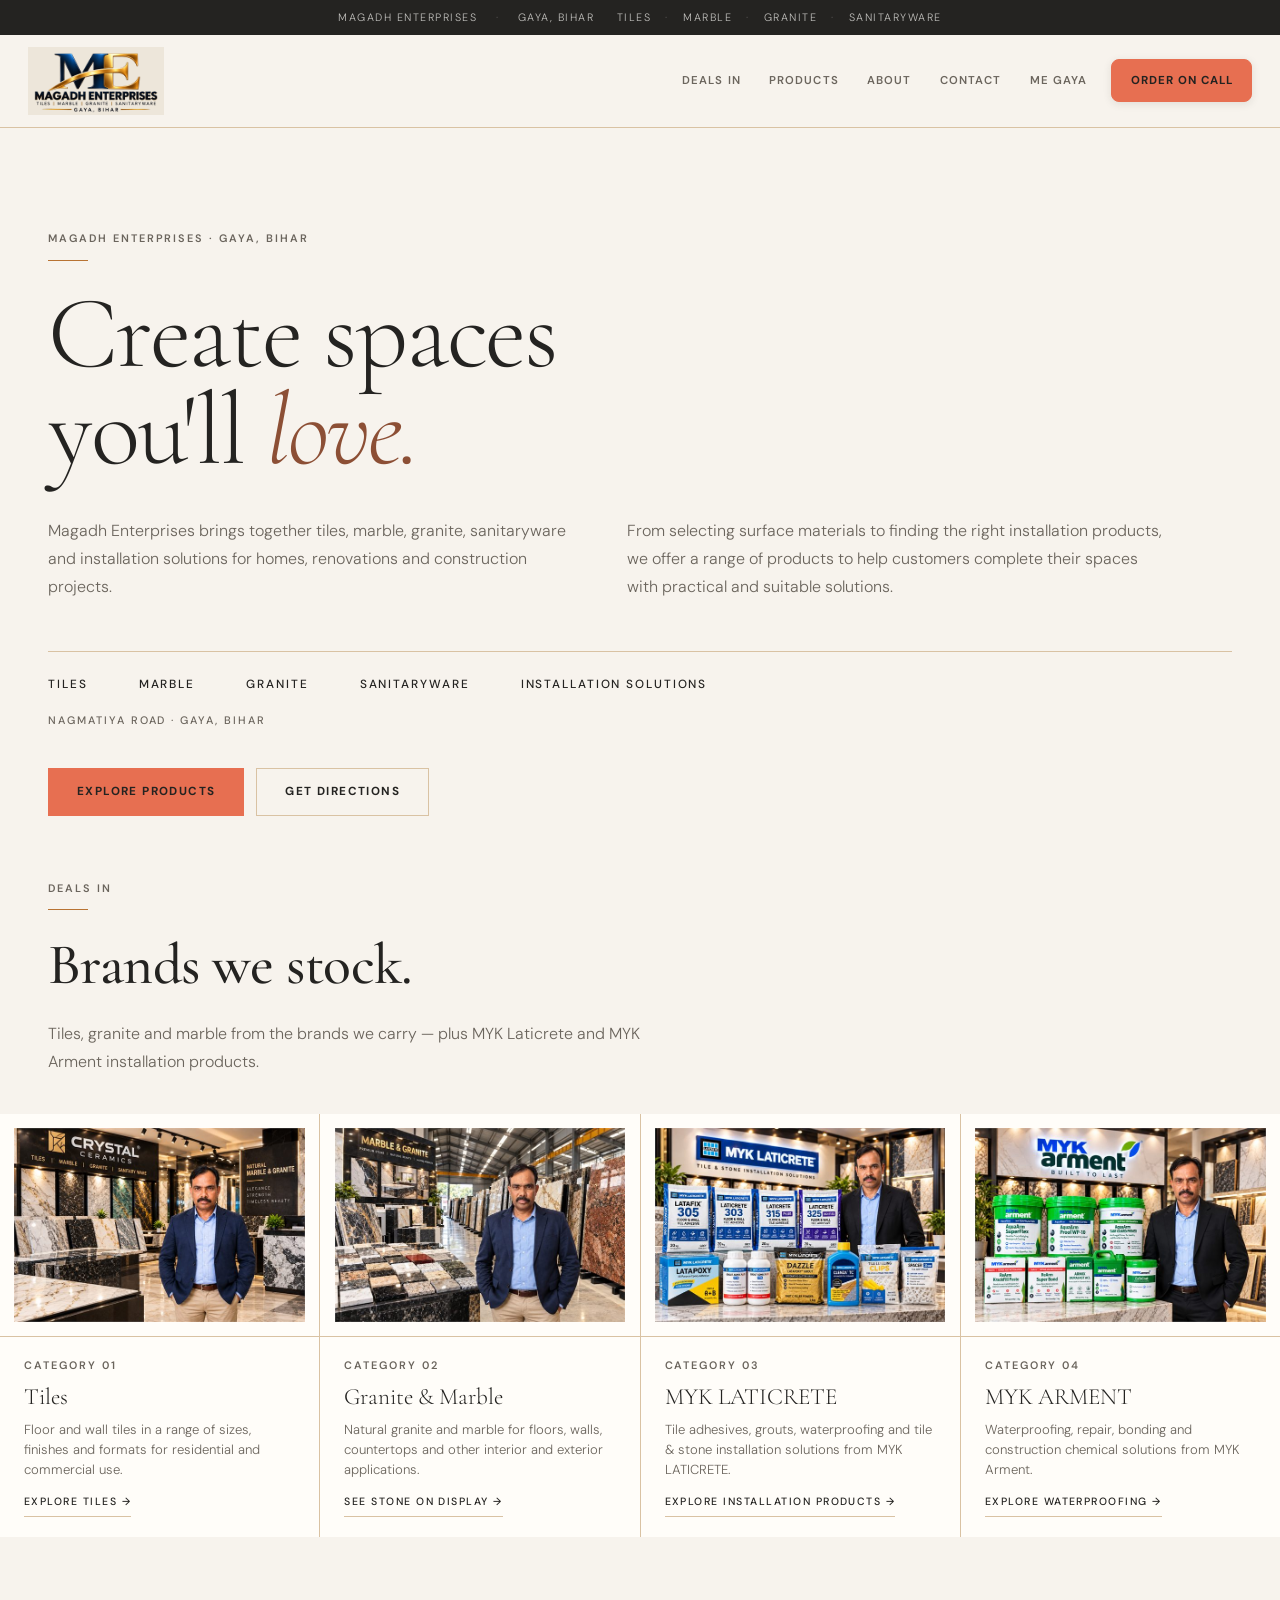
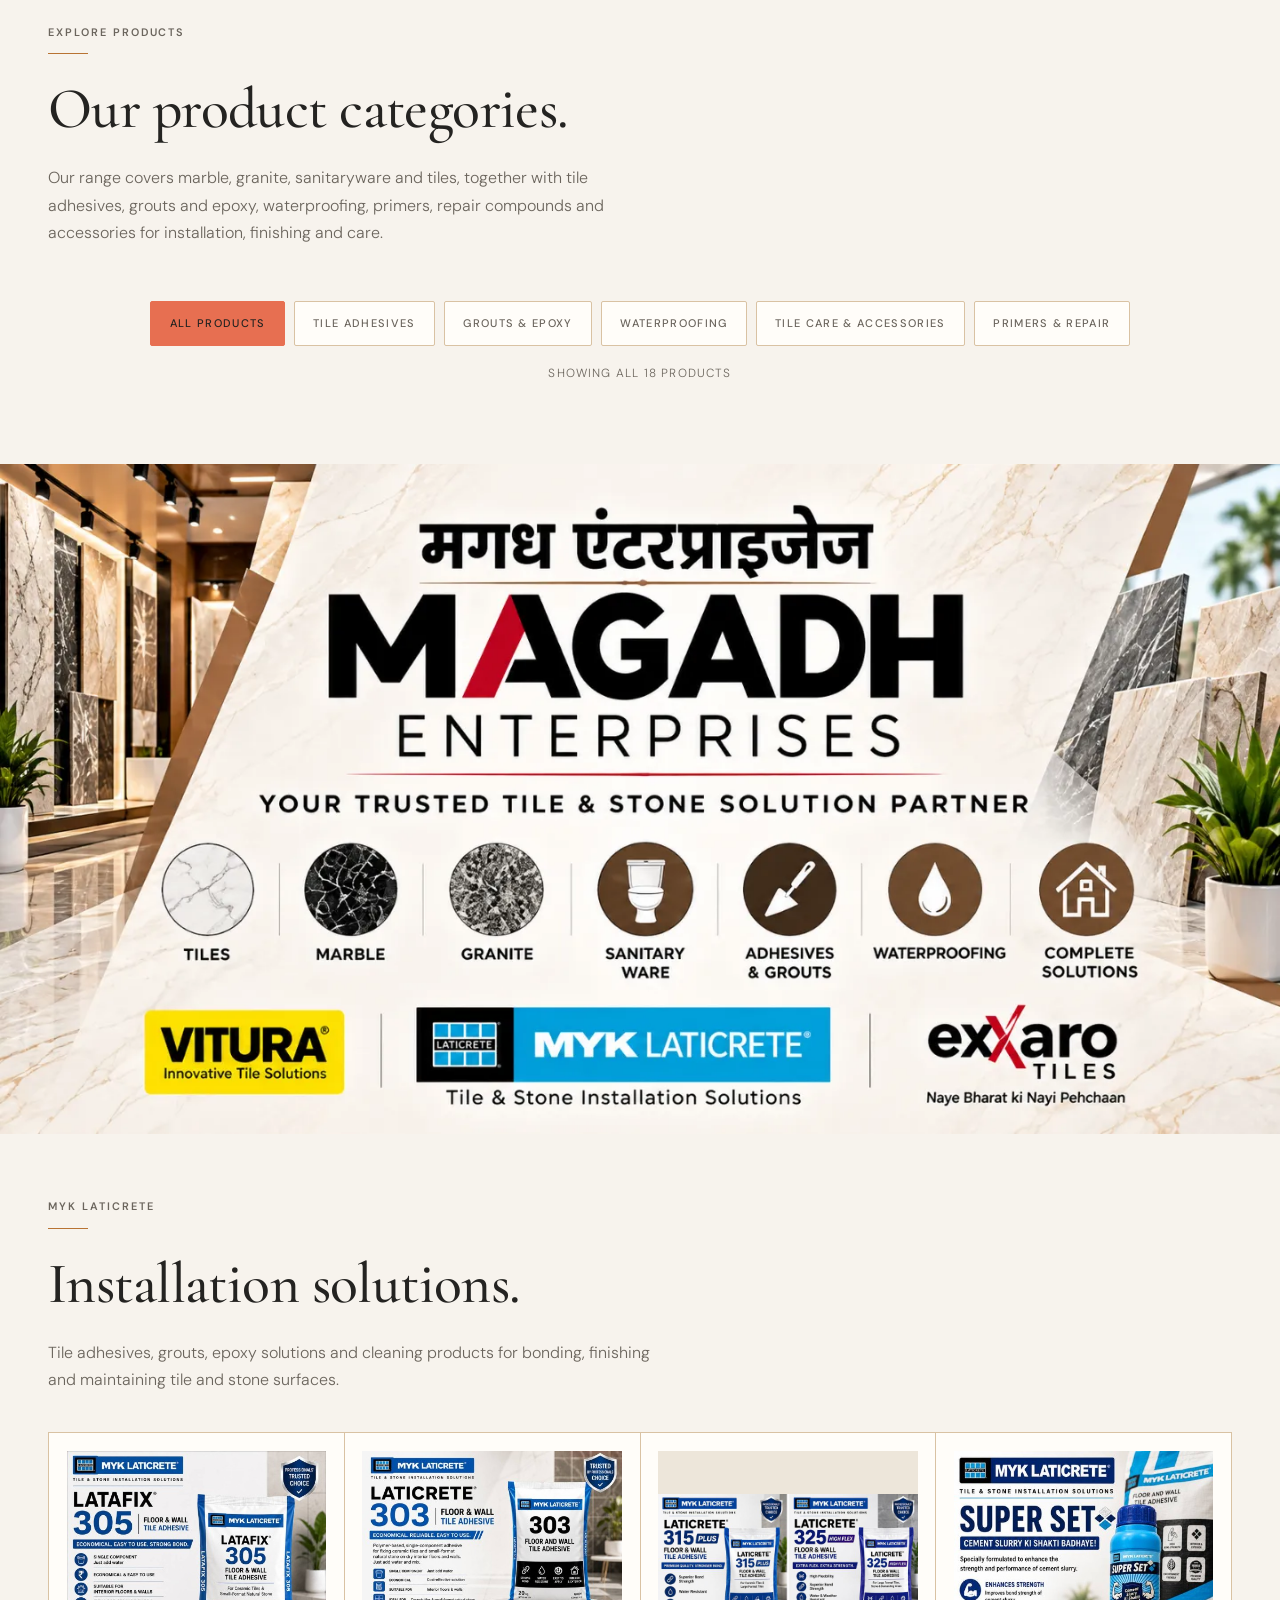
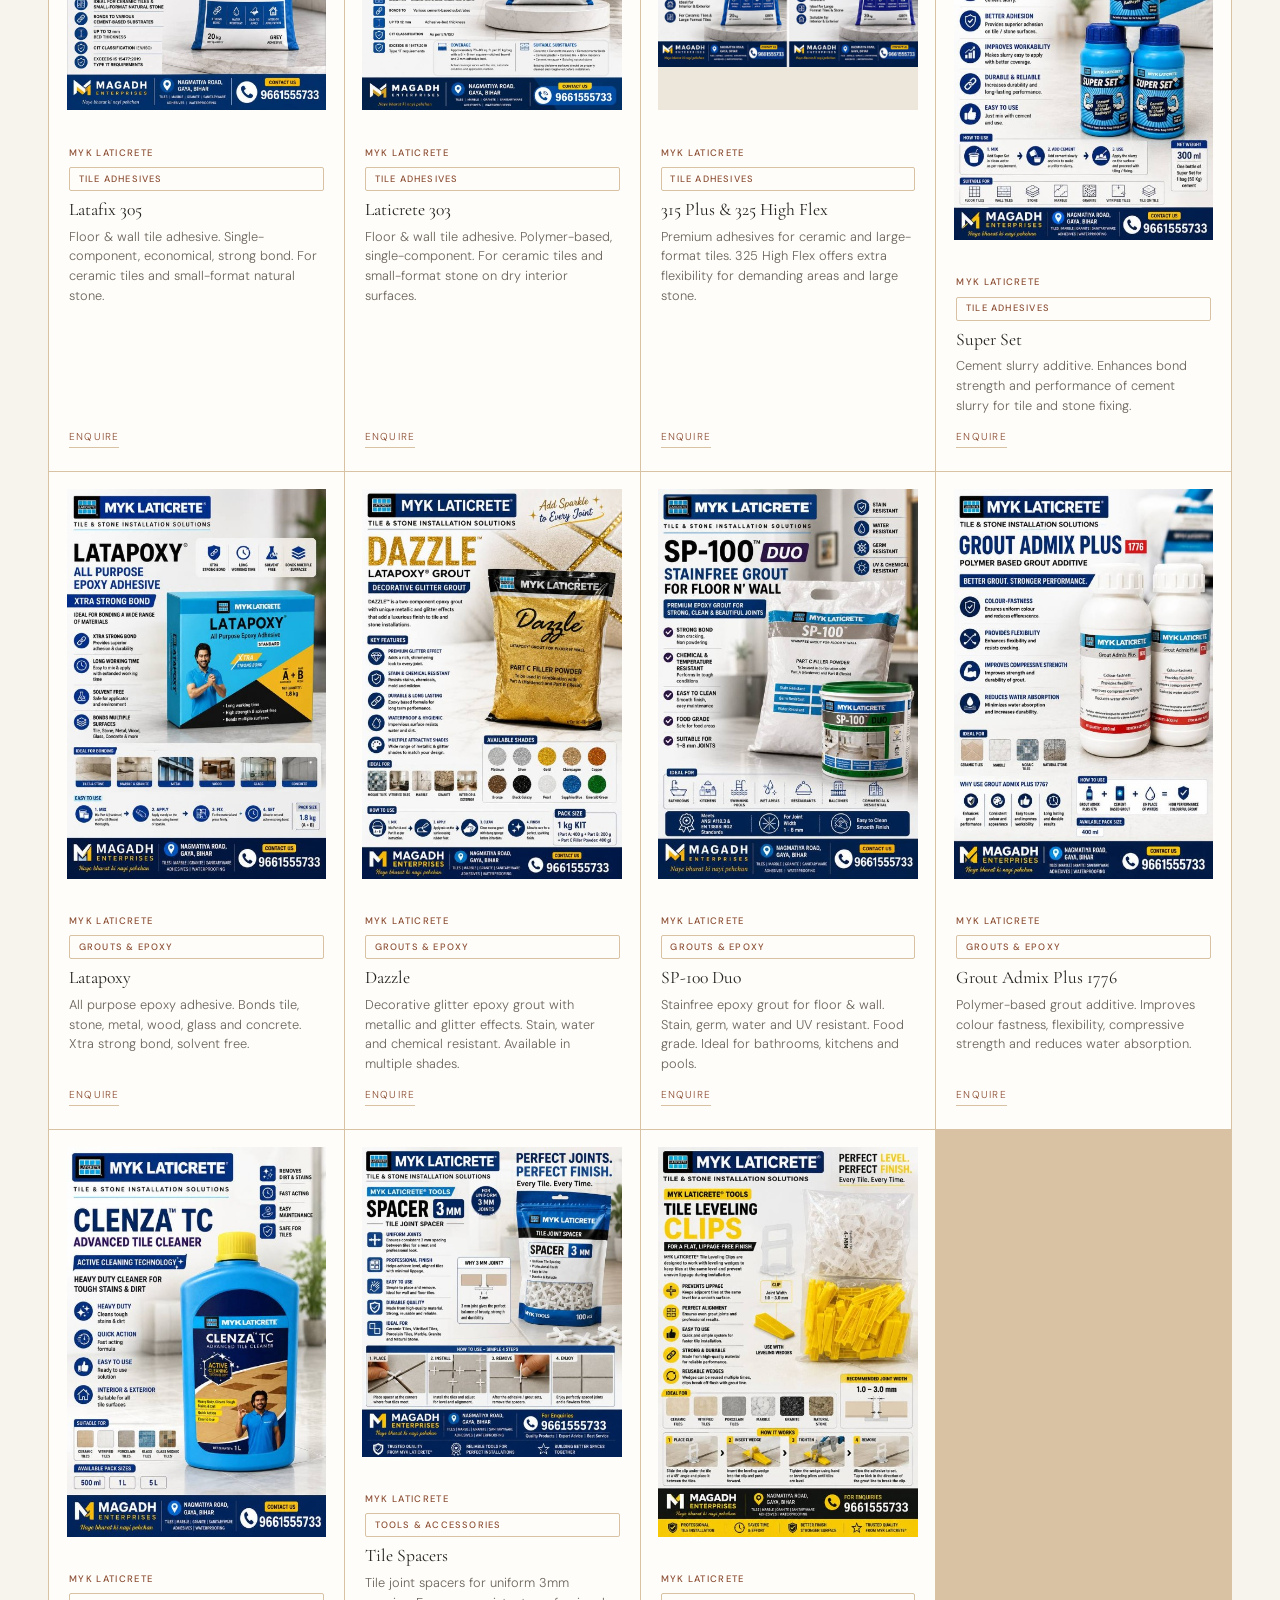
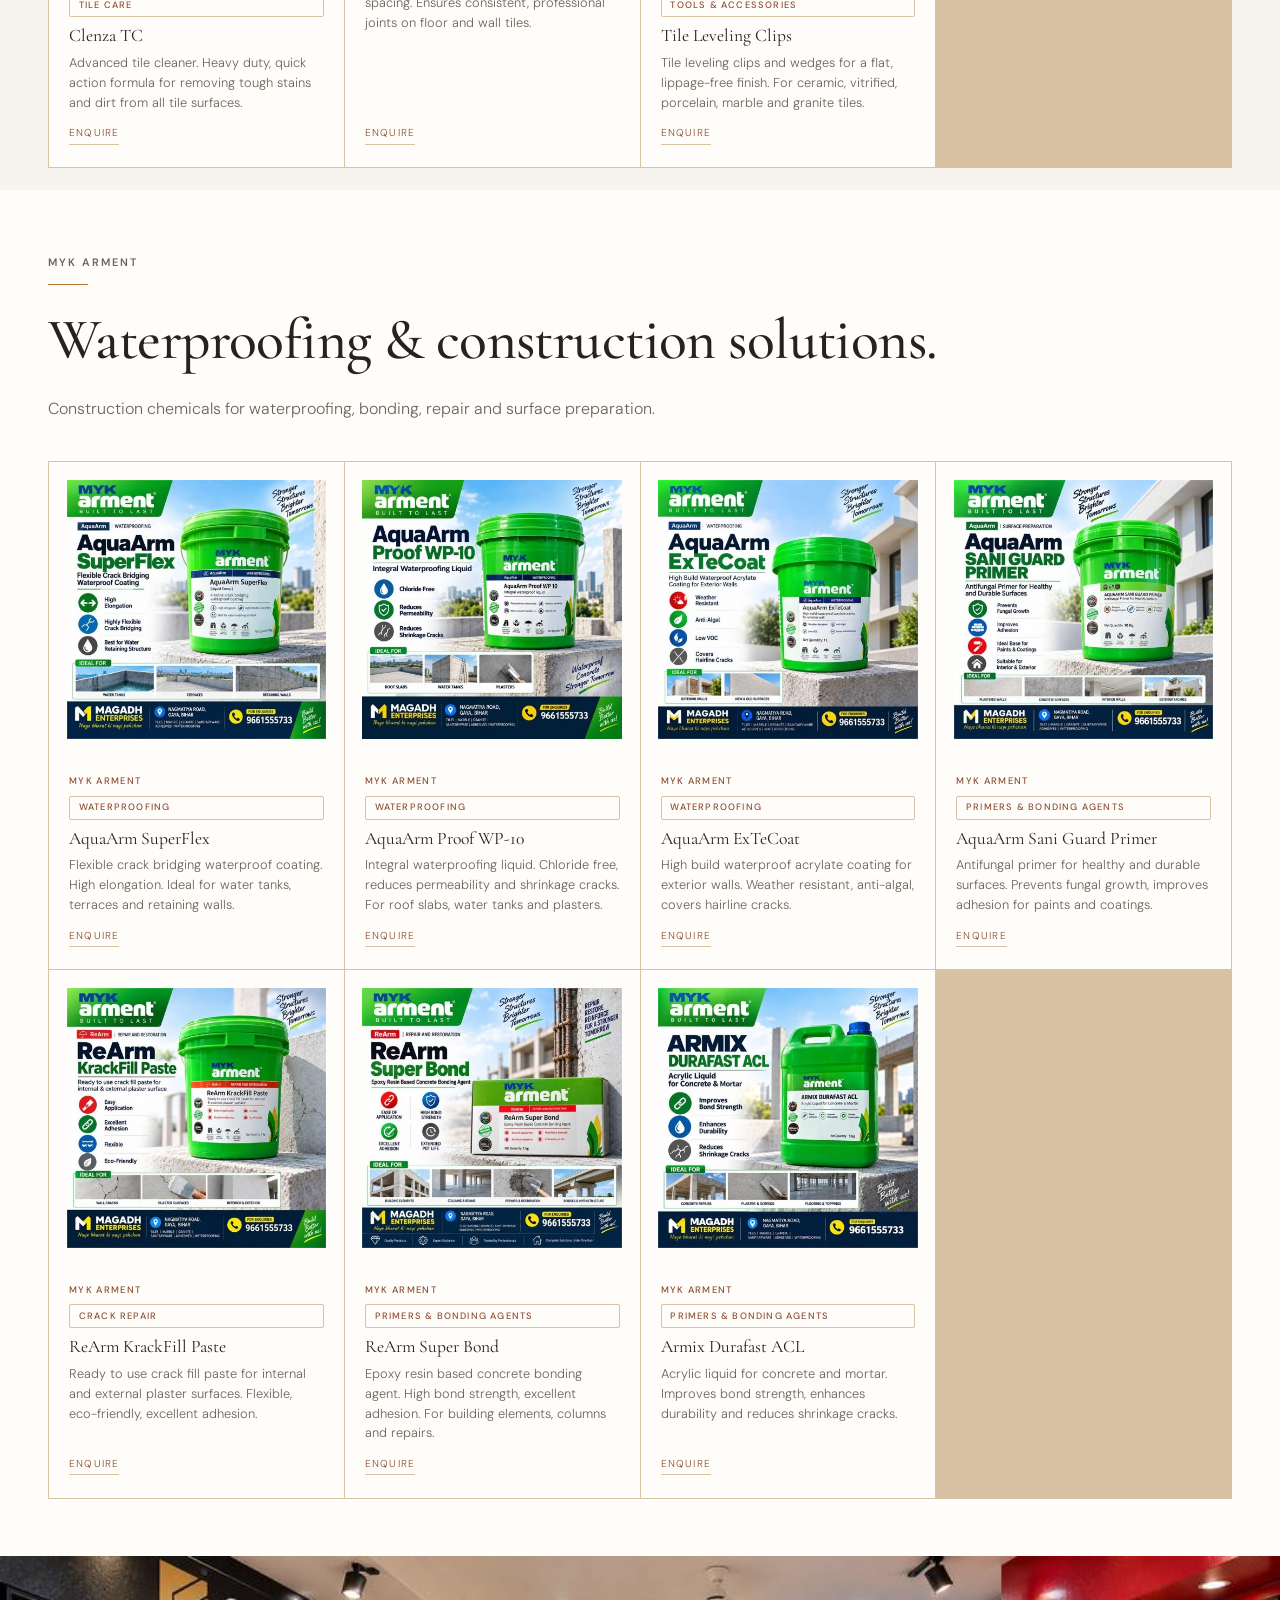
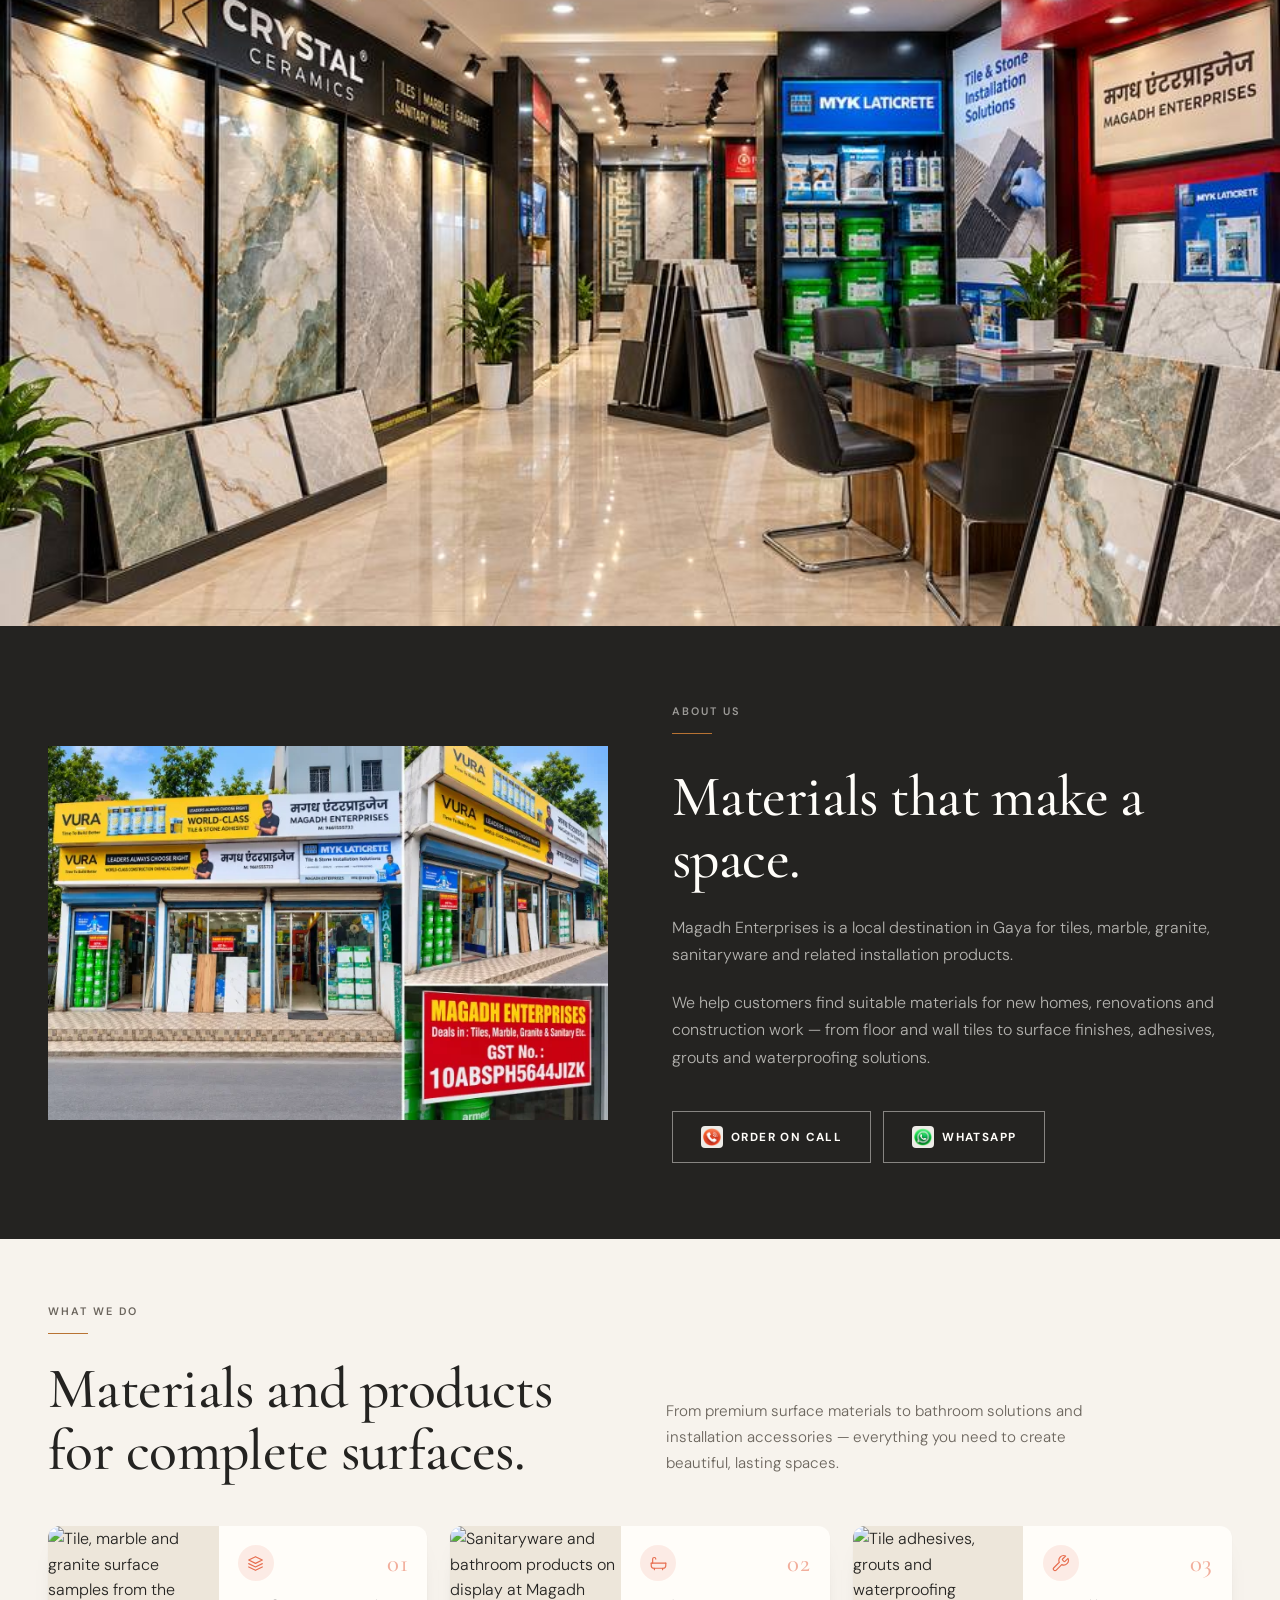
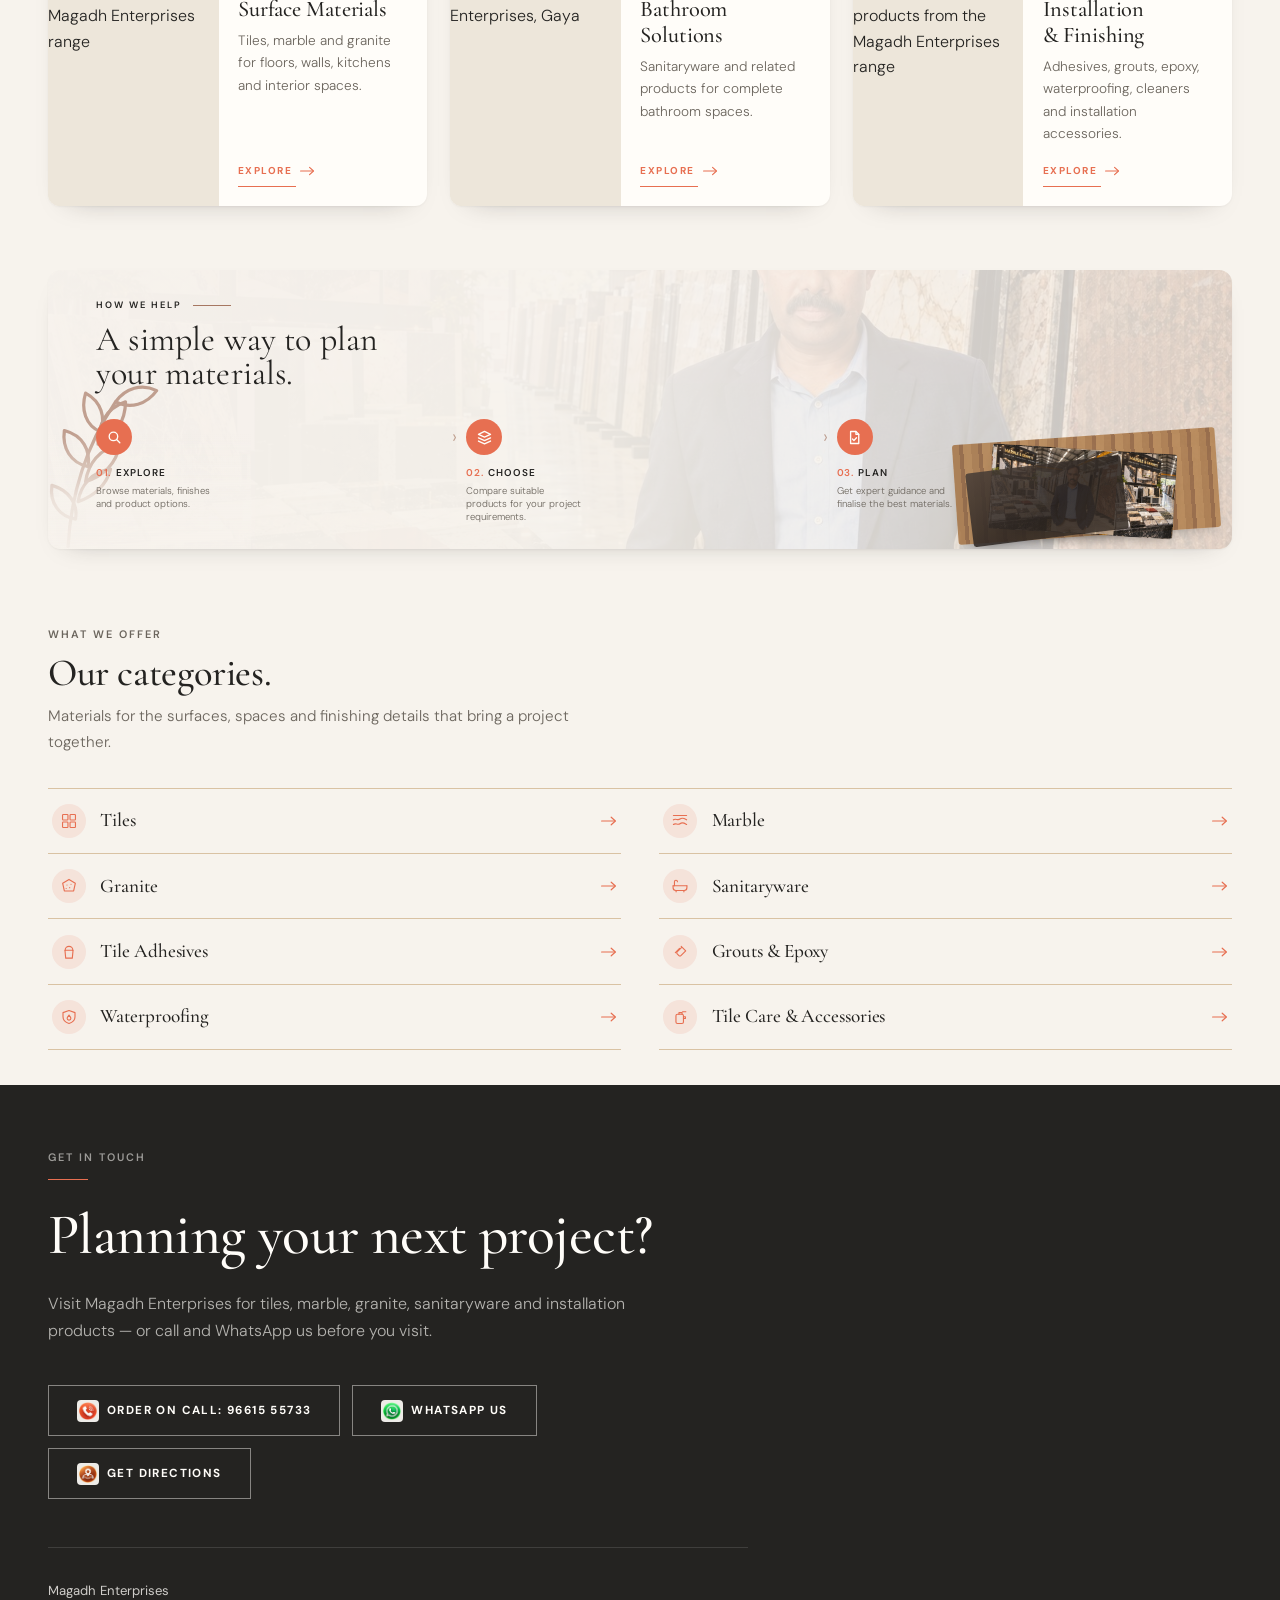
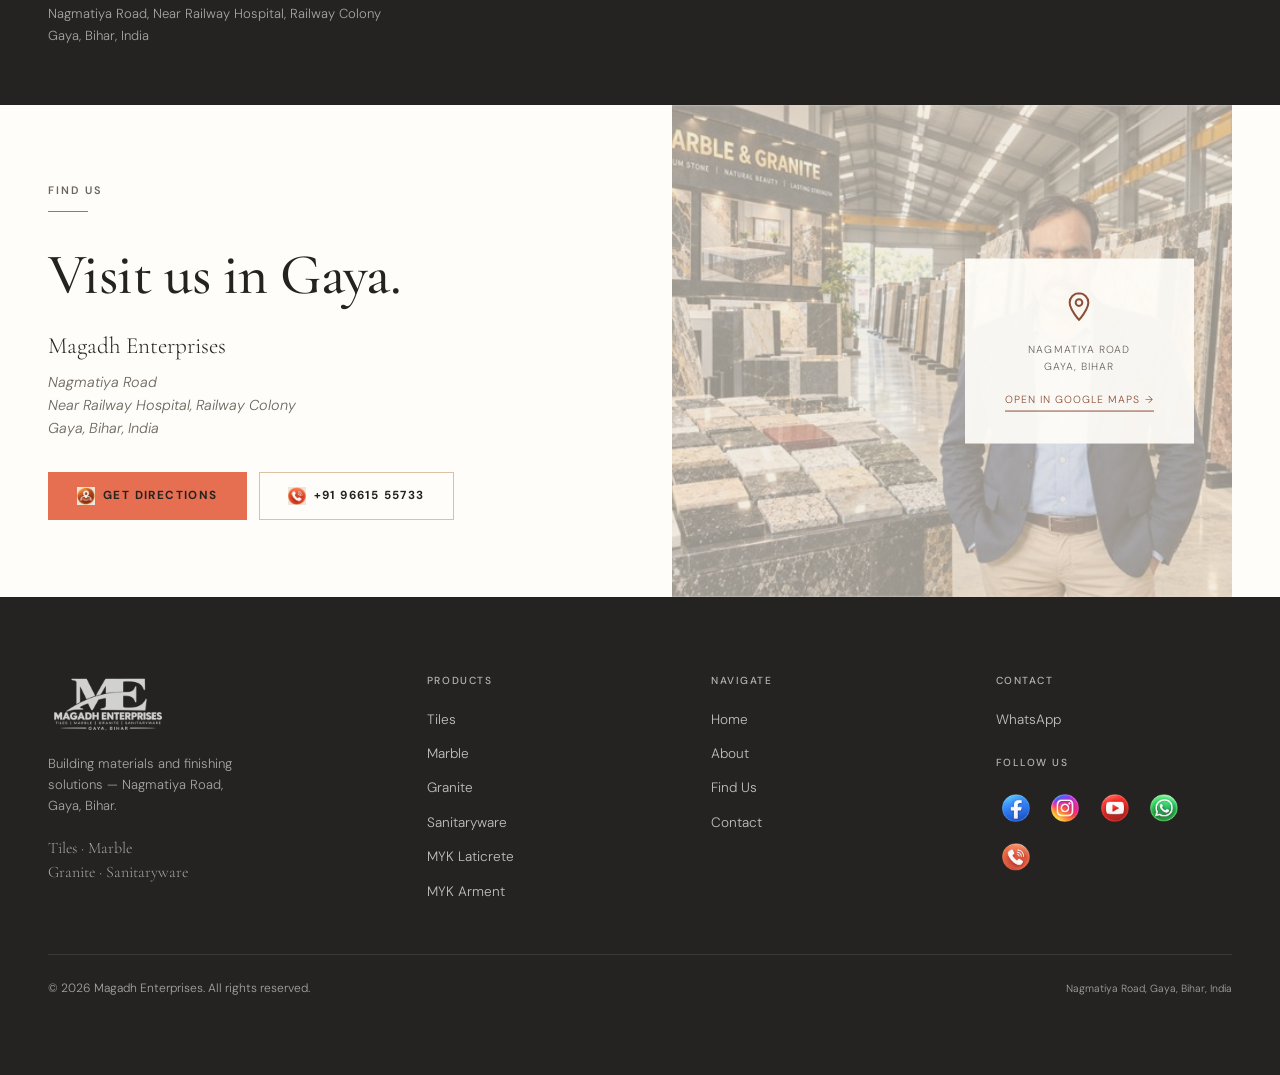
==== commit fb7632e3: "Prodct and images align" ====
--- a/index.html
+++ b/index.html
@@ -39,7 +39,7 @@
 
 <link rel="preconnect" href="https://fonts.googleapis.com">
 <link rel="preconnect" href="https://fonts.gstatic.com" crossorigin>
-<link href="https://fonts.googleapis.com/css2?family=Cormorant+Garamond:ital,wght@0,300;0,400;0,500;1,300;1,400&family=DM+Sans:ital,opsz,wght@0,9..40,300;0,9..40,400;0,9..40,500;1,9..40,300&display=swap" rel="stylesheet">
+<link href="https://fonts.googleapis.com/css2?family=Cormorant+Garamond:ital,wght@0,300;0,400;0,500;0,600;1,300;1,400&family=DM+Sans:ital,opsz,wght@0,9..40,300;0,9..40,400;0,9..40,500;0,9..40,600;0,9..40,700;1,9..40,300;1,9..40,400;1,9..40,500;1,9..40,600;1,9..40,700&display=swap" rel="stylesheet">
 
 <link rel="preload" as="image" href="assets/images/showroom/brand-banner-1440.webp"
       imagesrcset="assets/images/showroom/brand-banner-640.webp 640w, assets/images/showroom/brand-banner-1024.webp 1024w, assets/images/showroom/brand-banner-1440.webp 1440w, assets/images/showroom/brand-banner-1733.webp 1733w"
@@ -102,23 +102,24 @@
       <a href="#main" class="brand logo-brand" aria-label="Magadh Enterprises — home">
         <img src="assets/images/branding/logo-320.png"
            srcset="assets/images/branding/logo-320.png 320w, assets/images/branding/logo-640.png 640w, assets/images/branding/logo.png 1774w"
-           sizes="180px"
-           width="180" height="90"
+           sizes="140px"
+           width="140" height="70"
              alt="Magadh Enterprises — Building Beautiful Spaces" class="header-logo">
       </a>
       <nav class="site-nav" aria-label="Primary">
         <a href="#deals">Deals In</a>
         <a href="#products">Products</a>
-        <a href="#gallery">Gallery</a>
         <a href="#about">About</a>
         <a href="#contact">Contact</a>
         <a href="#find-us">Me Gaya</a>
+      </nav>
+      <div class="header-actions">
         <a href="tel:+919661555733" class="nav-cta btn">Order on Call</a>
-      </nav>
-      <button class="hamburger" id="hamburger" type="button"
-              aria-label="Open menu" aria-controls="mobile-nav" aria-expanded="false">
-        <span></span><span></span><span></span>
-      </button>
+        <button class="hamburger" id="hamburger" type="button"
+                aria-label="Open menu" aria-controls="mobile-nav" aria-expanded="false">
+          <span></span><span></span><span></span>
+        </button>
+      </div>
     </div>
   </div>
 </header>
@@ -126,7 +127,6 @@
 <nav class="mobile-nav" id="mobile-nav" aria-label="Mobile" inert>
   <a href="#deals" class="mobile-link">Deals In</a>
   <a href="#products" class="mobile-link">Products</a>
-  <a href="#gallery" class="mobile-link">Gallery</a>
   <a href="#about" class="mobile-link">About</a>
   <a href="#contact" class="mobile-link">Contact</a>
   <a href="#find-us" class="mobile-link">Me Gaya</a>
@@ -173,10 +173,10 @@
 <section class="section categories" id="deals" aria-labelledby="categories-heading">
   <div class="container">
     <header class="section-header">
-      <p class="t-label">What We Offer</p>
+      <p class="t-label">Deals In</p>
       <div class="divider"></div>
-      <h2 class="t-h2" id="categories-heading">Our categories.</h2>
-      <p class="t-body sub">Materials for the surfaces, spaces and finishing details that bring a project together.</p>
+      <h2 class="t-h2" id="categories-heading">Brands we stock.</h2>
+      <p class="t-body sub">Tiles, granite and marble from the brands we carry &mdash; plus MYK Laticrete and MYK Arment installation products.</p>
     </header>
   </div>
   <div class="cat-grid">
@@ -209,7 +209,7 @@
         <p class="t-label">Category 02</p>
         <h3 class="cat-card-name">Granite &amp; Marble</h3>
         <p class="cat-card-desc">Natural granite and marble for floors, walls, countertops and other interior and exterior applications.</p>
-        <a class="cat-card-link" href="#gallery">See stone on display<span aria-hidden="true"> &rarr;</span></a>
+        <a class="cat-card-link" href="#products">See stone on display<span aria-hidden="true"> &rarr;</span></a>
       </div>
     </article>
     <article class="cat-card">
@@ -247,365 +247,35 @@
   </div>
 </section>
 
-<!-- PRODUCTS -->
-<!-- Tile cards are generated from assets/js/tile-collection.js. Do not hand-edit. -->
+<!-- PRODUCTS â€” EXPLORE + CATEGORY TABS -->
 <section class="section products" id="products" aria-labelledby="products-heading">
   <div class="container">
     <header class="section-header">
-      <p class="t-label">Our Products</p>
+      <p class="t-label">Explore Products</p>
       <div class="divider"></div>
-      <h2 class="t-h2" id="products-heading">Our products.</h2>
-      <p class="t-body sub">Explore our collection of surfaces, tiles and installation solutions.</p>
+      <h2 class="t-h2" id="products-heading">Our product categories.</h2>
+      <p class="t-body sub">Our range covers marble, granite, sanitaryware and tiles, together with tile adhesives, grouts and epoxy, waterproofing, primers, repair compounds and accessories for installation, finishing and care.</p>
     </header>
   </div>
 
-  <!-- FEATURED COLLECTION -->
+  <!-- CATEGORY TABS
+       Progressive enhancement. The bar ships hidden and is revealed by
+       assets/js/product-filters.js, so a visitor without scripting sees every
+       product card in full and is never shown a dead control. The buttons are
+       a group of toggles rather than ARIA tabs: they filter the page instead of
+       switching panels, so aria-pressed is the correct state and focus is not
+       trapped. Counts come from assets/js/products.js at runtime. -->
   <div class="container">
-    <div class="featured">
-      <figure class="featured-media">
-        <img src="assets/images/tiles/collection/tile-08-480.png"
-               srcset="assets/images/tiles/collection/tile-08-480.png 480w,
-                       assets/images/tiles/collection/tile-08-720.jpg 720w,
-                       assets/images/tiles/collection/tile-08.jpg 900w"
-               sizes="(max-width: 1024px) 380px, 440px"
-               width="480" height="720"
-             alt="Featured tile from the Magadh Enterprises collection — premium surface for contemporary spaces"
-               class="featured-img" loading="lazy" decoding="async">
-      </figure>
-      <div class="featured-body">
-        <p class="t-label">Featured Collection</p>
-        <div class="divider"></div>
-        <h3 class="t-h3">Featured Tile</h3>
-        <p class="t-body">Premium surfaces for contemporary spaces.</p>
-        <div class="btn-row spaced">
-          <a href="#tile-discovery" class="btn btn-primary">Explore Collection</a>
-        </div>
-      </div>
-    </div>
-  </div>
-
-  <!-- FIND YOUR TILE -->
-  <div class="container" id="tile-discovery">
-    <div class="discovery">
-      <p class="t-label">Find Your Tile</p>
-      <div class="chip-row" id="tile-filters" role="group" aria-label="Filter tiles by category">
-        <button type="button" class="chip is-active" data-tile-filter="all" aria-pressed="true">All</button>
-        <button type="button" class="chip" data-tile-filter="tiles" aria-pressed="false">Tiles</button>
-        <button type="button" class="chip" data-tile-filter="marble" aria-pressed="false">Marble</button>
-        <button type="button" class="chip" data-tile-filter="granite" aria-pressed="false">Granite</button>
-        <button type="button" class="chip" data-tile-filter="sanitaryware" aria-pressed="false">Sanitaryware</button>
-        <button type="button" class="chip" data-tile-filter="installation" aria-pressed="false">Installation</button>
-      </div>
-      <p class="t-body sub discovery-note" id="tile-filter-note">Catalogue photography only. Finish, size and batch details are confirmed in-store at Nagmatiya Road, Gaya.</p>
-    </div>
-  </div>
-
-  <div class="container">
-    <div class="tile-grid" id="tile-grid">
-    <article class="tile-card" data-tile="tile-01" data-category="tiles">
-      <div class="tile-card-img">
-        <img src="assets/images/tiles/collection/tile-01-480.png"
-             alt="Tile 01 from the Magadh Enterprises tile range, Gaya" loading="lazy" decoding="async"
-               srcset="assets/images/tiles/collection/tile-01-480.png 480w, assets/images/tiles/collection/tile-01-720.jpg 720w, assets/images/tiles/collection/tile-01.jpg 900w"
-               sizes="(max-width: 360px) 100vw, (max-width: 768px) 50vw, (max-width: 1024px) 33vw, 25vw"
-               width="480" height="720">
-      </div>
-      <div class="tile-card-body">
-        <p class="t-label">Tile Collection</p>
-        <h3 class="tile-card-name">Tile 01</h3>
-        <button type="button" class="tile-card-cta" data-tile-open="tile-01" aria-label="View Tile 01 in detail">View Tile</button>
-      </div>
-    </article>
-    <article class="tile-card" data-tile="tile-02" data-category="tiles">
-      <div class="tile-card-img">
-        <img src="assets/images/tiles/collection/tile-02-480.png"
-             alt="Tile 02 from the Magadh Enterprises tile range, Gaya" loading="lazy" decoding="async"
-               srcset="assets/images/tiles/collection/tile-02-480.png 480w, assets/images/tiles/collection/tile-02-720.jpg 720w, assets/images/tiles/collection/tile-02.jpg 900w"
-               sizes="(max-width: 360px) 100vw, (max-width: 768px) 50vw, (max-width: 1024px) 33vw, 25vw"
-               width="480" height="720">
-      </div>
-      <div class="tile-card-body">
-        <p class="t-label">Tile Collection</p>
-        <h3 class="tile-card-name">Tile 02</h3>
-        <button type="button" class="tile-card-cta" data-tile-open="tile-02" aria-label="View Tile 02 in detail">View Tile</button>
-      </div>
-    </article>
-    <article class="tile-card" data-tile="tile-03" data-category="tiles">
-      <div class="tile-card-img">
-        <img src="assets/images/tiles/collection/tile-03-480.png"
-             alt="Tile 03 from the Magadh Enterprises tile range, Gaya" loading="lazy" decoding="async"
-               srcset="assets/images/tiles/collection/tile-03-480.png 480w, assets/images/tiles/collection/tile-03-720.jpg 720w, assets/images/tiles/collection/tile-03.jpg 900w"
-               sizes="(max-width: 360px) 100vw, (max-width: 768px) 50vw, (max-width: 1024px) 33vw, 25vw"
-               width="480" height="720">
-      </div>
-      <div class="tile-card-body">
-        <p class="t-label">Tile Collection</p>
-        <h3 class="tile-card-name">Tile 03</h3>
-        <button type="button" class="tile-card-cta" data-tile-open="tile-03" aria-label="View Tile 03 in detail">View Tile</button>
-      </div>
-    </article>
-    <article class="tile-card" data-tile="tile-04" data-category="tiles">
-      <div class="tile-card-img">
-        <img src="assets/images/tiles/collection/tile-04-480.png"
-             alt="Tile 04 from the Magadh Enterprises tile range, Gaya" loading="lazy" decoding="async"
-               srcset="assets/images/tiles/collection/tile-04-480.png 480w, assets/images/tiles/collection/tile-04-720.jpg 720w, assets/images/tiles/collection/tile-04.jpg 900w"
-               sizes="(max-width: 360px) 100vw, (max-width: 768px) 50vw, (max-width: 1024px) 33vw, 25vw"
-               width="480" height="720">
-      </div>
-      <div class="tile-card-body">
-        <p class="t-label">Tile Collection</p>
-        <h3 class="tile-card-name">Tile 04</h3>
-        <button type="button" class="tile-card-cta" data-tile-open="tile-04" aria-label="View Tile 04 in detail">View Tile</button>
-      </div>
-    </article>
-    <article class="tile-card" data-tile="tile-05" data-category="tiles">
-      <div class="tile-card-img">
-        <img src="assets/images/tiles/collection/tile-05-480.png"
-             alt="Tile 05 from the Magadh Enterprises tile range, Gaya" loading="lazy" decoding="async"
-               srcset="assets/images/tiles/collection/tile-05-480.png 480w, assets/images/tiles/collection/tile-05-720.jpg 720w, assets/images/tiles/collection/tile-05.jpg 900w"
-               sizes="(max-width: 360px) 100vw, (max-width: 768px) 50vw, (max-width: 1024px) 33vw, 25vw"
-               width="480" height="720">
-      </div>
-      <div class="tile-card-body">
-        <p class="t-label">Tile Collection</p>
-        <h3 class="tile-card-name">Tile 05</h3>
-        <button type="button" class="tile-card-cta" data-tile-open="tile-05" aria-label="View Tile 05 in detail">View Tile</button>
-      </div>
-    </article>
-    <article class="tile-card" data-tile="tile-06" data-category="tiles">
-      <div class="tile-card-img">
-        <img src="assets/images/tiles/collection/tile-06-480.png"
-             alt="Tile 06 from the Magadh Enterprises tile range, Gaya" loading="lazy" decoding="async"
-               srcset="assets/images/tiles/collection/tile-06-480.png 480w, assets/images/tiles/collection/tile-06-720.jpg 720w, assets/images/tiles/collection/tile-06.jpg 900w"
-               sizes="(max-width: 360px) 100vw, (max-width: 768px) 50vw, (max-width: 1024px) 33vw, 25vw"
-               width="480" height="720">
-      </div>
-      <div class="tile-card-body">
-        <p class="t-label">Tile Collection</p>
-        <h3 class="tile-card-name">Tile 06</h3>
-        <button type="button" class="tile-card-cta" data-tile-open="tile-06" aria-label="View Tile 06 in detail">View Tile</button>
-      </div>
-    </article>
-    <article class="tile-card" data-tile="tile-07" data-category="tiles">
-      <div class="tile-card-img">
-        <img src="assets/images/tiles/collection/tile-07-480.png"
-             alt="Tile 07 from the Magadh Enterprises tile range, Gaya" loading="lazy" decoding="async"
-               srcset="assets/images/tiles/collection/tile-07-480.png 480w, assets/images/tiles/collection/tile-07-720.jpg 720w, assets/images/tiles/collection/tile-07.jpg 900w"
-               sizes="(max-width: 360px) 100vw, (max-width: 768px) 50vw, (max-width: 1024px) 33vw, 25vw"
-               width="480" height="720">
-      </div>
-      <div class="tile-card-body">
-        <p class="t-label">Tile Collection</p>
-        <h3 class="tile-card-name">Tile 07</h3>
-        <button type="button" class="tile-card-cta" data-tile-open="tile-07" aria-label="View Tile 07 in detail">View Tile</button>
-      </div>
-    </article>
-    <article class="tile-card" data-tile="tile-08" data-category="tiles">
-      <div class="tile-card-img">
-        <img src="assets/images/tiles/collection/tile-08-480.png"
-             alt="Tile 08 from the Magadh Enterprises tile range, Gaya" loading="lazy" decoding="async"
-               srcset="assets/images/tiles/collection/tile-08-480.png 480w, assets/images/tiles/collection/tile-08-720.jpg 720w, assets/images/tiles/collection/tile-08.jpg 900w"
-               sizes="(max-width: 360px) 100vw, (max-width: 768px) 50vw, (max-width: 1024px) 33vw, 25vw"
-               width="480" height="720">
-      </div>
-      <div class="tile-card-body">
-        <p class="t-label">Tile Collection</p>
-        <h3 class="tile-card-name">Tile 08</h3>
-        <button type="button" class="tile-card-cta" data-tile-open="tile-08" aria-label="View Tile 08 in detail">View Tile</button>
-      </div>
-    </article>
-    <article class="tile-card" data-tile="tile-09" data-category="tiles" hidden>
-      <div class="tile-card-img">
-        <img src="assets/images/tiles/collection/tile-09-480.png"
-             alt="Tile 09 from the Magadh Enterprises tile range, Gaya" loading="lazy" decoding="async"
-               srcset="assets/images/tiles/collection/tile-09-480.png 480w, assets/images/tiles/collection/tile-09-720.jpg 720w, assets/images/tiles/collection/tile-09.jpg 900w"
-               sizes="(max-width: 360px) 100vw, (max-width: 768px) 50vw, (max-width: 1024px) 33vw, 25vw"
-               width="480" height="720">
-      </div>
-      <div class="tile-card-body">
-        <p class="t-label">Tile Collection</p>
-        <h3 class="tile-card-name">Tile 09</h3>
-        <button type="button" class="tile-card-cta" data-tile-open="tile-09" aria-label="View Tile 09 in detail">View Tile</button>
-      </div>
-    </article>
-    <article class="tile-card" data-tile="tile-10" data-category="tiles" hidden>
-      <div class="tile-card-img">
-        <img src="assets/images/tiles/collection/tile-10-480.png"
-             alt="Tile 10 from the Magadh Enterprises tile range, Gaya" loading="lazy" decoding="async"
-               srcset="assets/images/tiles/collection/tile-10-480.png 480w, assets/images/tiles/collection/tile-10-720.jpg 720w, assets/images/tiles/collection/tile-10.jpg 900w"
-               sizes="(max-width: 360px) 100vw, (max-width: 768px) 50vw, (max-width: 1024px) 33vw, 25vw"
-               width="480" height="720">
-      </div>
-      <div class="tile-card-body">
-        <p class="t-label">Tile Collection</p>
-        <h3 class="tile-card-name">Tile 10</h3>
-        <button type="button" class="tile-card-cta" data-tile-open="tile-10" aria-label="View Tile 10 in detail">View Tile</button>
-      </div>
-    </article>
-    <article class="tile-card" data-tile="tile-11" data-category="tiles" hidden>
-      <div class="tile-card-img">
-        <img src="assets/images/tiles/collection/tile-11-480.png"
-             alt="Tile 11 from the Magadh Enterprises tile range, Gaya" loading="lazy" decoding="async"
-               srcset="assets/images/tiles/collection/tile-11-480.png 480w, assets/images/tiles/collection/tile-11-720.jpg 720w, assets/images/tiles/collection/tile-11.jpg 900w"
-               sizes="(max-width: 360px) 100vw, (max-width: 768px) 50vw, (max-width: 1024px) 33vw, 25vw"
-               width="480" height="720">
-      </div>
-      <div class="tile-card-body">
-        <p class="t-label">Tile Collection</p>
-        <h3 class="tile-card-name">Tile 11</h3>
-        <button type="button" class="tile-card-cta" data-tile-open="tile-11" aria-label="View Tile 11 in detail">View Tile</button>
-      </div>
-    </article>
-    <article class="tile-card" data-tile="tile-12" data-category="tiles" hidden>
-      <div class="tile-card-img">
-        <img src="assets/images/tiles/collection/tile-12-480.png"
-             alt="Tile 12 from the Magadh Enterprises tile range, Gaya" loading="lazy" decoding="async"
-               srcset="assets/images/tiles/collection/tile-12-480.png 480w, assets/images/tiles/collection/tile-12-720.jpg 720w, assets/images/tiles/collection/tile-12.jpg 900w"
-               sizes="(max-width: 360px) 100vw, (max-width: 768px) 50vw, (max-width: 1024px) 33vw, 25vw"
-               width="480" height="720">
-      </div>
-      <div class="tile-card-body">
-        <p class="t-label">Tile Collection</p>
-        <h3 class="tile-card-name">Tile 12</h3>
-        <button type="button" class="tile-card-cta" data-tile-open="tile-12" aria-label="View Tile 12 in detail">View Tile</button>
-      </div>
-    </article>
-    <article class="tile-card" data-tile="tile-13" data-category="tiles" hidden>
-      <div class="tile-card-img">
-        <img src="assets/images/tiles/collection/tile-13-480.png"
-             alt="Tile 13 from the Magadh Enterprises tile range, Gaya" loading="lazy" decoding="async"
-               srcset="assets/images/tiles/collection/tile-13-480.png 480w, assets/images/tiles/collection/tile-13-720.jpg 720w, assets/images/tiles/collection/tile-13.jpg 900w"
-               sizes="(max-width: 360px) 100vw, (max-width: 768px) 50vw, (max-width: 1024px) 33vw, 25vw"
-               width="480" height="720">
-      </div>
-      <div class="tile-card-body">
-        <p class="t-label">Tile Collection</p>
-        <h3 class="tile-card-name">Tile 13</h3>
-        <button type="button" class="tile-card-cta" data-tile-open="tile-13" aria-label="View Tile 13 in detail">View Tile</button>
-      </div>
-    </article>
-    <article class="tile-card" data-tile="tile-14" data-category="tiles" hidden>
-      <div class="tile-card-img">
-        <img src="assets/images/tiles/collection/tile-14-480.png"
-             alt="Tile 14 from the Magadh Enterprises tile range, Gaya" loading="lazy" decoding="async"
-               srcset="assets/images/tiles/collection/tile-14-480.png 480w, assets/images/tiles/collection/tile-14-720.jpg 720w, assets/images/tiles/collection/tile-14.jpg 900w"
-               sizes="(max-width: 360px) 100vw, (max-width: 768px) 50vw, (max-width: 1024px) 33vw, 25vw"
-               width="480" height="720">
-      </div>
-      <div class="tile-card-body">
-        <p class="t-label">Tile Collection</p>
-        <h3 class="tile-card-name">Tile 14</h3>
-        <button type="button" class="tile-card-cta" data-tile-open="tile-14" aria-label="View Tile 14 in detail">View Tile</button>
-      </div>
-    </article>
-    <article class="tile-card" data-tile="tile-15" data-category="tiles" hidden>
-      <div class="tile-card-img">
-        <img src="assets/images/tiles/collection/tile-15-480.png"
-             alt="Tile 15 from the Magadh Enterprises tile range, Gaya" loading="lazy" decoding="async"
-               srcset="assets/images/tiles/collection/tile-15-480.png 480w, assets/images/tiles/collection/tile-15-720.jpg 720w, assets/images/tiles/collection/tile-15.jpg 900w"
-               sizes="(max-width: 360px) 100vw, (max-width: 768px) 50vw, (max-width: 1024px) 33vw, 25vw"
-               width="480" height="720">
-      </div>
-      <div class="tile-card-body">
-        <p class="t-label">Tile Collection</p>
-        <h3 class="tile-card-name">Tile 15</h3>
-        <button type="button" class="tile-card-cta" data-tile-open="tile-15" aria-label="View Tile 15 in detail">View Tile</button>
-      </div>
-    </article>
-    <article class="tile-card" data-tile="tile-16" data-category="tiles" hidden>
-      <div class="tile-card-img">
-        <img src="assets/images/tiles/collection/tile-16-480.png"
-             alt="Tile 16 from the Magadh Enterprises tile range, Gaya" loading="lazy" decoding="async"
-               srcset="assets/images/tiles/collection/tile-16-480.png 480w, assets/images/tiles/collection/tile-16-720.jpg 720w, assets/images/tiles/collection/tile-16.jpg 900w"
-               sizes="(max-width: 360px) 100vw, (max-width: 768px) 50vw, (max-width: 1024px) 33vw, 25vw"
-               width="480" height="720">
-      </div>
-      <div class="tile-card-body">
-        <p class="t-label">Tile Collection</p>
-        <h3 class="tile-card-name">Tile 16</h3>
-        <button type="button" class="tile-card-cta" data-tile-open="tile-16" aria-label="View Tile 16 in detail">View Tile</button>
-      </div>
-    </article>
-    <article class="tile-card" data-tile="tile-17" data-category="tiles" hidden>
-      <div class="tile-card-img">
-        <img src="assets/images/tiles/collection/tile-17-480.png"
-             alt="Tile 17 from the Magadh Enterprises tile range, Gaya" loading="lazy" decoding="async"
-               srcset="assets/images/tiles/collection/tile-17-480.png 480w, assets/images/tiles/collection/tile-17-720.jpg 720w, assets/images/tiles/collection/tile-17.jpg 900w"
-               sizes="(max-width: 360px) 100vw, (max-width: 768px) 50vw, (max-width: 1024px) 33vw, 25vw"
-               width="480" height="720">
-      </div>
-      <div class="tile-card-body">
-        <p class="t-label">Tile Collection</p>
-        <h3 class="tile-card-name">Tile 17</h3>
-        <button type="button" class="tile-card-cta" data-tile-open="tile-17" aria-label="View Tile 17 in detail">View Tile</button>
-      </div>
-    </article>
-    <article class="tile-card" data-tile="tile-18" data-category="tiles" hidden>
-      <div class="tile-card-img">
-        <img src="assets/images/tiles/collection/tile-18-480.png"
-             alt="Tile 18 from the Magadh Enterprises tile range, Gaya" loading="lazy" decoding="async"
-               srcset="assets/images/tiles/collection/tile-18-480.png 480w, assets/images/tiles/collection/tile-18-720.jpg 720w, assets/images/tiles/collection/tile-18.jpg 900w"
-               sizes="(max-width: 360px) 100vw, (max-width: 768px) 50vw, (max-width: 1024px) 33vw, 25vw"
-               width="480" height="720">
-      </div>
-      <div class="tile-card-body">
-        <p class="t-label">Tile Collection</p>
-        <h3 class="tile-card-name">Tile 18</h3>
-        <button type="button" class="tile-card-cta" data-tile-open="tile-18" aria-label="View Tile 18 in detail">View Tile</button>
-      </div>
-    </article>
-    <article class="tile-card" data-tile="tile-19" data-category="tiles" hidden>
-      <div class="tile-card-img">
-        <img src="assets/images/tiles/collection/tile-19-480.png"
-             alt="Tile 19 from the Magadh Enterprises tile range, Gaya" loading="lazy" decoding="async"
-               srcset="assets/images/tiles/collection/tile-19-480.png 480w, assets/images/tiles/collection/tile-19-720.jpg 720w, assets/images/tiles/collection/tile-19.jpg 900w"
-               sizes="(max-width: 360px) 100vw, (max-width: 768px) 50vw, (max-width: 1024px) 33vw, 25vw"
-               width="480" height="720">
-      </div>
-      <div class="tile-card-body">
-        <p class="t-label">Tile Collection</p>
-        <h3 class="tile-card-name">Tile 19</h3>
-        <button type="button" class="tile-card-cta" data-tile-open="tile-19" aria-label="View Tile 19 in detail">View Tile</button>
-      </div>
-    </article>
-    <article class="tile-card" data-tile="tile-20" data-category="tiles" hidden>
-      <div class="tile-card-img">
-        <img src="assets/images/tiles/collection/tile-20-480.png"
-             alt="Tile 20 from the Magadh Enterprises tile range, Gaya" loading="lazy" decoding="async"
-               srcset="assets/images/tiles/collection/tile-20-480.png 480w, assets/images/tiles/collection/tile-20-720.jpg 720w, assets/images/tiles/collection/tile-20.jpg 900w"
-               sizes="(max-width: 360px) 100vw, (max-width: 768px) 50vw, (max-width: 1024px) 33vw, 25vw"
-               width="480" height="720">
-      </div>
-      <div class="tile-card-body">
-        <p class="t-label">Tile Collection</p>
-        <h3 class="tile-card-name">Tile 20</h3>
-        <button type="button" class="tile-card-cta" data-tile-open="tile-20" aria-label="View Tile 20 in detail">View Tile</button>
-      </div>
-    </article>
-  </div>
-  </div>
-
-  <div class="container">
-    <div class="tile-empty" id="tile-empty" hidden>
-      <p class="t-body" id="tile-empty-text"></p>
-      <div class="btn-row spaced">
-        <a class="btn btn-ghost" id="tile-empty-cta" href="#deals">See our showroom categories</a>
-      </div>
-    </div>
-  </div>
-
-  <noscript>
-    <style>
-      /* No scripting: reveal the full collection and hide the inert controls. */
-      .tile-card[hidden] { display: flex !important }
-      #tile-load-more, #tile-filters, #tile-empty { display: none !important }
-    </style>
-  </noscript>
-
-  <div class="container">
-    <div class="tile-grid-more">
-      <button type="button" class="btn btn-ghost" id="tile-load-more">Load more tiles</button>
-      <p class="t-label tile-grid-count" id="tile-grid-count" role="status"></p>
+    <div class="product-filter" id="product-filters" role="group" aria-label="Filter products by category" hidden>
+      <div class="ptab-row">
+        <button type="button" class="ptab is-active" data-product-filter="all" aria-pressed="true">All Products</button>
+        <button type="button" class="ptab" data-product-filter="adhesives" aria-pressed="false">Tile Adhesives</button>
+        <button type="button" class="ptab" data-product-filter="grouts-epoxy" aria-pressed="false">Grouts &amp; Epoxy</button>
+        <button type="button" class="ptab" data-product-filter="waterproofing" aria-pressed="false">Waterproofing</button>
+        <button type="button" class="ptab" data-product-filter="tile-care" aria-pressed="false">Tile Care &amp; Accessories</button>
+        <button type="button" class="ptab" data-product-filter="primers-repair" aria-pressed="false">Primers &amp; Repair</button>
+      </div>
+      <p class="product-filter-count" id="product-filter-count" role="status"></p>
     </div>
   </div>
 </section>
@@ -631,13 +301,6 @@
   </picture>
 </section>
 
-<!-- PHONE BANNER -->
-<div class="phone-banner">
-  <a href="tel:+919661555733">
-    <img class="btn-icon" src="assets/images/social/call.png" alt="" width="16" height="16" loading="lazy" decoding="async">&nbsp; Call Now: +91&nbsp;96615&nbsp;55733 &nbsp;·&nbsp; Nagmatiya Road, Gaya, Bihar
-  </a>
-</div>
-
 <!-- INSTALLATION SOLUTIONS — MYK LATICRETE -->
 <section class="section installation" id="installation" aria-labelledby="installation-heading">
   <div class="container">
@@ -649,7 +312,7 @@
     </header>
     <div class="products-grid">
 
-      <div class="product-card">
+      <div class="product-card" data-category="adhesives">
         <div class="product-card-img">
           <img src="assets/images/laticrete/latafix-305-480.jpg"
                alt="MYK Laticrete Latafix 305 Floor and Wall Tile Adhesive" loading="lazy" decoding="async"
@@ -666,7 +329,7 @@
         </div>
       </div>
 
-      <div class="product-card">
+      <div class="product-card" data-category="adhesives">
         <div class="product-card-img">
           <img src="assets/images/laticrete/laticrete-303-480.jpg"
                alt="MYK Laticrete 303 Floor and Wall Tile Adhesive" loading="lazy" decoding="async"
@@ -683,7 +346,7 @@
         </div>
       </div>
 
-      <div class="product-card">
+      <div class="product-card" data-category="adhesives">
         <div class="product-card-img">
           <img src="assets/images/laticrete/315-plus-325-high-flex-480.jpg"
                alt="MYK Laticrete 315 Plus and 325 High Flex Tile Adhesive" loading="lazy" decoding="async"
@@ -700,7 +363,7 @@
         </div>
       </div>
 
-      <div class="product-card">
+      <div class="product-card" data-category="adhesives">
         <div class="product-card-img">
           <img src="assets/images/laticrete/super-set-480.jpg"
                alt="MYK Laticrete Super Set cement slurry additive" loading="lazy" decoding="async"
@@ -717,7 +380,7 @@
         </div>
       </div>
 
-      <div class="product-card">
+      <div class="product-card" data-category="grouts-epoxy">
         <div class="product-card-img">
           <img src="assets/images/laticrete/latapoxy-480.jpg"
                alt="MYK Laticrete Latapoxy All Purpose Epoxy Adhesive" loading="lazy" decoding="async"
@@ -734,7 +397,7 @@
         </div>
       </div>
 
-      <div class="product-card">
+      <div class="product-card" data-category="grouts-epoxy">
         <div class="product-card-img">
           <img src="assets/images/laticrete/dazzle-480.jpg"
                alt="MYK Laticrete Dazzle Latapoxy Decorative Glitter Grout" loading="lazy" decoding="async"
@@ -751,7 +414,7 @@
         </div>
       </div>
 
-      <div class="product-card">
+      <div class="product-card" data-category="grouts-epoxy">
         <div class="product-card-img">
           <img src="assets/images/laticrete/sp-100-duo-480.jpg"
                alt="MYK Laticrete SP-100 Duo Stainfree Epoxy Grout" loading="lazy" decoding="async"
@@ -768,7 +431,7 @@
         </div>
       </div>
 
-      <div class="product-card">
+      <div class="product-card" data-category="grouts-epoxy">
         <div class="product-card-img">
           <img src="assets/images/laticrete/grout-admix-plus-1776-480.jpg"
                alt="MYK Laticrete Grout Admix Plus 1776 grout additive" loading="lazy" decoding="async"
@@ -785,7 +448,7 @@
         </div>
       </div>
 
-      <div class="product-card">
+      <div class="product-card" data-category="tile-care">
         <div class="product-card-img">
           <img src="assets/images/laticrete/clenza-tc-480.jpg"
                alt="MYK Laticrete Clenza TC Advanced Tile Cleaner" loading="lazy" decoding="async"
@@ -802,7 +465,7 @@
         </div>
       </div>
 
-      <div class="product-card">
+      <div class="product-card" data-category="tile-care">
         <div class="product-card-img">
           <img src="assets/images/laticrete/tile-spacers-480.jpg"
                alt="MYK Laticrete Tile Joint Spacers 3mm" loading="lazy" decoding="async"
@@ -819,7 +482,7 @@
         </div>
       </div>
 
-      <div class="product-card">
+      <div class="product-card" data-category="tile-care">
         <div class="product-card-img">
           <img src="assets/images/laticrete/tile-leveling-clips-480.jpg"
                alt="MYK Laticrete Tile Leveling Clips and Wedges" loading="lazy" decoding="async"
@@ -851,7 +514,7 @@
     </header>
     <div class="products-grid">
 
-      <div class="product-card">
+      <div class="product-card" data-category="waterproofing">
         <div class="product-card-img">
           <img src="assets/images/arment/aquaarm-superflex-480.jpg"
                alt="MYK Arment AquaArm SuperFlex flexible waterproof coating" loading="lazy" decoding="async"
@@ -868,7 +531,7 @@
         </div>
       </div>
 
-      <div class="product-card">
+      <div class="product-card" data-category="waterproofing">
         <div class="product-card-img">
           <img src="assets/images/arment/aquaarm-proof-wp10-480.jpg"
                alt="MYK Arment AquaArm Proof WP-10 integral waterproofing liquid" loading="lazy" decoding="async"
@@ -885,7 +548,7 @@
         </div>
       </div>
 
-      <div class="product-card">
+      <div class="product-card" data-category="waterproofing">
         <div class="product-card-img">
           <img src="assets/images/arment/aquaarm-extecoat-480.jpg"
                alt="MYK Arment AquaArm ExTeCoat exterior waterproof coating" loading="lazy" decoding="async"
@@ -902,7 +565,7 @@
         </div>
       </div>
 
-      <div class="product-card">
+      <div class="product-card" data-category="primers-repair">
         <div class="product-card-img">
           <img src="assets/images/arment/aquaarm-sani-guard-primer-480.jpg"
                alt="MYK Arment AquaArm Sani Guard Primer antifungal primer" loading="lazy" decoding="async"
@@ -919,7 +582,7 @@
         </div>
       </div>
 
-      <div class="product-card">
+      <div class="product-card" data-category="primers-repair">
         <div class="product-card-img">
           <img src="assets/images/arment/rearm-krackfill-paste-480.jpg"
                alt="MYK Arment ReArm KrackFill Paste crack filler" loading="lazy" decoding="async"
@@ -936,7 +599,7 @@
         </div>
       </div>
 
-      <div class="product-card">
+      <div class="product-card" data-category="primers-repair">
         <div class="product-card-img">
           <img src="assets/images/arment/rearm-super-bond-480.jpg"
                alt="MYK Arment ReArm Super Bond epoxy concrete bonding agent" loading="lazy" decoding="async"
@@ -953,7 +616,7 @@
         </div>
       </div>
 
-      <div class="product-card">
+      <div class="product-card" data-category="primers-repair">
         <div class="product-card-img">
           <img src="assets/images/arment/armix-durafast-acl-480.jpg"
                alt="MYK Arment Armix Durafast ACL acrylic liquid for concrete" loading="lazy" decoding="async"
@@ -979,96 +642,6 @@
   <img src="assets/images/showroom/hero-showroom.jpg" width="1000" height="400"
        alt="Magadh Enterprises — Tiles, Marble, Granite, Sanitaryware, Adhesives, Waterproofing — Nagmatiya Road, Gaya, Bihar"
        loading="lazy" decoding="async">
-</section>
-
-<!-- GALLERY -->
-<section class="section gallery" id="gallery" aria-labelledby="gallery-heading">
-  <div class="container">
-    <header class="section-header center">
-      <p class="t-label">The Showroom</p>
-      <div class="divider center"></div>
-      <h2 class="t-h2" id="gallery-heading">Visit the showroom.</h2>
-      <p class="t-body sub">See tiles, marble, granite and installation solutions in person — Nagmatiya Road, Gaya, Bihar.</p>
-    </header>
-  </div>
-  <div class="container">
-    <div class="gallery-grid">
-    <figure class="g-item">
-      <button type="button" class="g-open" data-gallery-open="0"
-              data-gallery-caption="Magadh Enterprises showroom interior with tile and marble displays"
-              aria-label="View larger: Magadh Enterprises showroom interior with tile and marble displays">
-          <img src="assets/images/showroom/hero-showroom.jpg" width="900" height="471"
-               alt="Magadh Enterprises showroom interior with tile and marble displays"
-               loading="lazy" decoding="async">
-        <span class="g-open-label" aria-hidden="true">View</span>
-      </button>
-    </figure>
-    <figure class="g-item">
-      <button type="button" class="g-open" data-gallery-open="1"
-              data-gallery-caption="MYK Arment waterproofing product display at Magadh Enterprises"
-              aria-label="View larger: MYK Arment waterproofing product display at Magadh Enterprises">
-          <img src="assets/images/arment/gallery-waterproofing-display.jpg" width="1000" height="523"
-               alt="MYK Arment waterproofing product display at Magadh Enterprises"
-               loading="lazy" decoding="async">
-        <span class="g-open-label" aria-hidden="true">View</span>
-      </button>
-    </figure>
-    <figure class="g-item">
-      <button type="button" class="g-open" data-gallery-open="2"
-              data-gallery-caption="Magadh Enterprises owner with MYK Laticrete product range"
-              aria-label="View larger: Magadh Enterprises owner with MYK Laticrete product range">
-          <picture>
-            <source type="image/webp"
-                    srcset="assets/images/showroom/owner-myk-laticrete-640.webp 640w,
-                            assets/images/showroom/owner-myk-laticrete-1024.webp 1024w,
-                            assets/images/showroom/owner-myk-laticrete-1536.webp 1536w"
-                    sizes="(max-width: 1024px) 100vw, 50vw">
-            <img src="assets/images/showroom/owner-myk-laticrete-1536.jpg" width="1536" height="1024"
-                 srcset="assets/images/showroom/owner-myk-laticrete-640.jpg 640w,
-                         assets/images/showroom/owner-myk-laticrete-1024.jpg 1024w,
-                         assets/images/showroom/owner-myk-laticrete-1536.jpg 1536w"
-                 sizes="(max-width: 1024px) 100vw, 50vw"
-                 alt="Magadh Enterprises owner with MYK Laticrete product range"
-                 loading="lazy" decoding="async">
-          </picture>
-        <span class="g-open-label" aria-hidden="true">View</span>
-      </button>
-    </figure>
-    <figure class="g-item">
-      <button type="button" class="g-open" data-gallery-open="3"
-              data-gallery-caption="Marble and large format tile display at Magadh Enterprises"
-              aria-label="View larger: Marble and large format tile display at Magadh Enterprises">
-          <picture>
-            <source type="image/jpeg" srcset="assets/images/marble/marble-cat-640.jpg 640w, assets/images/marble/marble-cat-1024.jpg 1024w, assets/images/marble/marble-cat-1536.jpg 1536w" sizes="(max-width: 768px) 100vw, 50vw">
-            <img src="assets/images/marble/marble-cat-1024.jpg" width="1536" height="1024"
-                 alt="Marble and large format tile display at Magadh Enterprises"
-                 loading="lazy" decoding="async">
-          </picture>
-        <span class="g-open-label" aria-hidden="true">View</span>
-      </button>
-    </figure>
-    <figure class="g-item">
-      <button type="button" class="g-open" data-gallery-open="4"
-              data-gallery-caption="Magadh Enterprises store with the full product range including tiles, adhesives and installation solutions"
-              aria-label="View larger: Magadh Enterprises store with the full product range including tiles, adhesives and installation solutions">
-          <img src="assets/images/showroom/store-full-range.jpg" width="900" height="471"
-               alt="Magadh Enterprises store with the full product range including tiles, adhesives and installation solutions"
-               loading="lazy" decoding="async">
-        <span class="g-open-label" aria-hidden="true">View</span>
-      </button>
-    </figure>
-    <figure class="g-item">
-      <button type="button" class="g-open" data-gallery-open="5"
-              data-gallery-caption="MYK Arment waterproofing solutions display at Magadh Enterprises showroom"
-              aria-label="View larger: MYK Arment waterproofing solutions display at Magadh Enterprises showroom">
-          <img src="assets/images/arment/waterproofing-solutions-display.jpg" width="900" height="471"
-               alt="MYK Arment waterproofing solutions display at Magadh Enterprises showroom"
-               loading="lazy" decoding="async">
-        <span class="g-open-label" aria-hidden="true">View</span>
-      </button>
-    </figure>
-  </div>
-  </div>
 </section>
 
 <!-- ABOUT -->
@@ -1118,93 +691,290 @@
       <p class="what-we-do-lede">From premium surface materials to bathroom solutions and installation accessories &mdash; everything you need to create beautiful, lasting spaces.</p>
     </header>
 
+    <!-- Photography: the three supplied compositions in assets/images/visual, used
+         as-is at their native 1536x1024. Space in the filenames is percent-encoded;
+         no external or generated imagery is used anywhere in this section. -->
     <div class="what-we-do-grid">
       <article class="wwd-card">
         <div class="wwd-media">
-          <img src="assets/images/marble/marble-cat-1536.jpg" width="1536" height="1024"
-               alt="Marble surface sample from the Magadh Enterprises range"
+          <img src="assets/images/visual/surface%20materials.png" width="1536" height="1024"
+               alt="Tile, marble and granite surface samples from the Magadh Enterprises range"
                loading="lazy" decoding="async">
         </div>
         <div class="wwd-body">
-          <p class="wwd-num">01</p>
+          <div class="wwd-head">
+            <span class="wwd-icon" aria-hidden="true">
+              <svg viewBox="0 0 24 24" focusable="false">
+                <path d="M12 3.4 20.6 7.6 12 11.8 3.4 7.6 12 3.4Z"></path>
+                <path d="M3.4 12.2 12 16.4l8.6-4.2"></path>
+                <path d="M3.4 16.4 12 20.6l8.6-4.2"></path>
+              </svg>
+            </span>
+            <span class="wwd-num" aria-hidden="true">01</span>
+          </div>
           <h3 class="wwd-title">Surface Materials</h3>
           <p class="wwd-text">Tiles, marble and granite for floors, walls, kitchens and interior spaces.</p>
-          <a class="wwd-link" href="#deals">Explore <span aria-hidden="true">&rarr;</span></a>
+          <a class="wwd-link" href="#deals">
+            <span>Explore</span>
+            <svg class="wwd-link-arrow" viewBox="0 0 16 10" fill="none" stroke="currentColor"
+                 stroke-width="1.2" stroke-linecap="round" stroke-linejoin="round"
+                 aria-hidden="true" focusable="false">
+              <path d="M0.6 5h13.2"></path>
+              <path d="M10.2 1.2 14.4 5l-4.2 3.8"></path>
+            </svg>
+          </a>
         </div>
       </article>
 
       <article class="wwd-card">
         <div class="wwd-media">
-          <img src="assets/images/showroom/store-full-range.jpg" width="900" height="471"
-               alt="Magadh Enterprises store showing the full product range for complete bathroom spaces"
+          <img src="assets/images/visual/Bathroom%20Solution.png" width="1536" height="1024"
+               alt="Sanitaryware and bathroom products on display at Magadh Enterprises, Gaya"
                loading="lazy" decoding="async">
         </div>
         <div class="wwd-body">
-          <p class="wwd-num">02</p>
+          <div class="wwd-head">
+            <span class="wwd-icon" aria-hidden="true">
+              <svg viewBox="0 0 24 24" focusable="false">
+                <path d="M2.8 11.6h18.4"></path>
+                <path d="M4.6 11.6V6.4a2 2 0 0 1 4 0"></path>
+                <path d="M2.8 11.6v2.8A3.6 3.6 0 0 0 6.4 18h11.2a3.6 3.6 0 0 0 3.6-3.6v-2.8"></path>
+                <path d="M6.8 18v1.8"></path>
+                <path d="M17.2 18v1.8"></path>
+              </svg>
+            </span>
+            <span class="wwd-num" aria-hidden="true">02</span>
+          </div>
           <h3 class="wwd-title">Bathroom Solutions</h3>
           <p class="wwd-text">Sanitaryware and related products for complete bathroom spaces.</p>
-          <a class="wwd-link" href="#deals">Explore <span aria-hidden="true">&rarr;</span></a>
+          <a class="wwd-link" href="#deals">
+            <span>Explore</span>
+            <svg class="wwd-link-arrow" viewBox="0 0 16 10" fill="none" stroke="currentColor"
+                 stroke-width="1.2" stroke-linecap="round" stroke-linejoin="round"
+                 aria-hidden="true" focusable="false">
+              <path d="M0.6 5h13.2"></path>
+              <path d="M10.2 1.2 14.4 5l-4.2 3.8"></path>
+            </svg>
+          </a>
         </div>
       </article>
 
       <article class="wwd-card">
         <div class="wwd-media">
-          <img src="assets/images/laticrete/category-grouts-adhesives.jpg" width="1000" height="523"
-               alt="MYK Laticrete tile adhesives and grouts used for tile and stone installation"
+          <img src="assets/images/visual/Installtion.png" width="1536" height="1024"
+               alt="Tile adhesives, grouts and waterproofing products from the Magadh Enterprises range"
                loading="lazy" decoding="async">
         </div>
         <div class="wwd-body">
-          <p class="wwd-num">03</p>
+          <div class="wwd-head">
+            <span class="wwd-icon" aria-hidden="true">
+              <svg viewBox="0 0 24 24" focusable="false">
+                <path d="M14.7 6.3a1 1 0 0 0 0 1.4l1.6 1.6a1 1 0 0 0 1.4 0l3.77-3.77a6 6 0 0 1-7.94 7.94l-6.91 6.91a2.12 2.12 0 0 1-3-3l6.91-6.91a6 6 0 0 1 7.94-7.94l-3.76 3.76z"></path>
+              </svg>
+            </span>
+            <span class="wwd-num" aria-hidden="true">03</span>
+          </div>
           <h3 class="wwd-title">Installation &amp; Finishing</h3>
           <p class="wwd-text">Adhesives, grouts, epoxy, waterproofing, cleaners and installation accessories.</p>
-          <a class="wwd-link" href="#installation">Explore <span aria-hidden="true">&rarr;</span></a>
+          <a class="wwd-link" href="#installation">
+            <span>Explore</span>
+            <svg class="wwd-link-arrow" viewBox="0 0 16 10" fill="none" stroke="currentColor"
+                 stroke-width="1.2" stroke-linecap="round" stroke-linejoin="round"
+                 aria-hidden="true" focusable="false">
+              <path d="M0.6 5h13.2"></path>
+              <path d="M10.2 1.2 14.4 5l-4.2 3.8"></path>
+            </svg>
+          </a>
         </div>
       </article>
     </div>
 
-    <div class="what-we-do-split">
-      <div class="wwd-panel">
-        <p class="t-label">How We Help</p>
-        <h3 class="wwd-panel-title">A simple way to plan your materials.</h3>
-        <ol class="wwd-steps">
-          <li class="wwd-step">
-            <p class="wwd-step-num">01</p>
-            <div class="wwd-step-body">
-              <h4 class="wwd-step-title">Explore</h4>
+<!-- HOW WE HELP: full width, directly below WHAT WE DO -->
+    <div class="what-we-do-block what-we-do-block--help">
+      <div class="wwd-help">
+        <span class="wwd-help-media" aria-hidden="true"></span>
+        <span class="wwd-plant" aria-hidden="true"></span>
+        <span class="wwd-slabs" aria-hidden="true">
+          <i class="wwd-slab wwd-slab--wood"></i>
+          <i class="wwd-slab wwd-slab--light"></i>
+          <i class="wwd-slab wwd-slab--dark"></i>
+        </span>
+        <div class="wwd-help-body">
+          <p class="wwd-help-eyebrow"><span>How We Help</span><i class="wwd-help-rule" aria-hidden="true"></i></p>
+          <h3 class="wwd-help-title">A simple way to plan<br>your materials.</h3>
+          <ol class="wwd-steps">
+            <li class="wwd-step">
+              <span class="wwd-step-icon" aria-hidden="true">
+                <svg viewBox="0 0 24 24" focusable="false"><circle cx="10.5" cy="10.5" r="6"></circle><path d="M14.9 14.9 19.5 19.5"></path></svg>
+              </span>
+              <div class="wwd-step-head"><span class="wwd-step-num">01.</span><h4 class="wwd-step-title">Explore</h4></div>
               <p class="wwd-step-text">Browse materials, finishes and product options.</p>
-            </div>
-          </li>
-          <li class="wwd-step">
-            <p class="wwd-step-num">02</p>
-            <div class="wwd-step-body">
-              <h4 class="wwd-step-title">Choose</h4>
+            </li>
+            <li class="wwd-step">
+              <span class="wwd-step-icon" aria-hidden="true">
+                <svg viewBox="0 0 24 24" focusable="false"><path d="M12 3.5 3.5 7.5 12 11.5l8.5-4L12 3.5Z"></path><path d="M3.5 12.5 12 16.5l8.5-4"></path><path d="M3.5 17 12 21l8.5-4"></path></svg>
+              </span>
+              <div class="wwd-step-head"><span class="wwd-step-num">02.</span><h4 class="wwd-step-title">Choose</h4></div>
               <p class="wwd-step-text">Compare suitable products for your project requirements.</p>
-            </div>
-          </li>
-          <li class="wwd-step">
-            <p class="wwd-step-num">03</p>
-            <div class="wwd-step-body">
-              <h4 class="wwd-step-title">Plan</h4>
-              <p class="wwd-step-text">Get guidance and finalise suitable materials.</p>
-            </div>
-          </li>
-        </ol>
-      </div>
-
-      <div class="wwd-panel">
+            </li>
+            <li class="wwd-step">
+              <span class="wwd-step-icon" aria-hidden="true">
+                <svg viewBox="0 0 24 24" focusable="false"><path d="M6.5 3.5h7.5l4 4v13h-11.5z"></path><path d="M14 3.5v4h4"></path><path d="M9.2 14.2l2 2 3.6-3.9"></path></svg>
+              </span>
+              <div class="wwd-step-head"><span class="wwd-step-num">03.</span><h4 class="wwd-step-title">Plan</h4></div>
+              <p class="wwd-step-text">Get expert guidance and finalise the best materials.</p>
+            </li>
+          </ol>
+        </div>
+      </div>
+    </div>
+
+    <!-- WHAT WE OFFER: full-width section below HOW WE HELP, on its own row -->
+    <div class="what-we-do-block what-we-do-block--offer">
+      <header class="wwd-offer-head">
         <p class="t-label">What We Offer</p>
-        <h3 class="wwd-panel-title">Product categories.</h3>
-        <ul class="wwd-offer">
-          <li><a href="#products">Tiles <span aria-hidden="true">&rarr;</span></a></li>
-          <li><a href="#deals">Marble <span aria-hidden="true">&rarr;</span></a></li>
-          <li><a href="#deals">Granite <span aria-hidden="true">&rarr;</span></a></li>
-          <li><span class="wwd-offer-static">Sanitaryware</span></li>
-          <li><a href="#installation">Tile Adhesives <span aria-hidden="true">&rarr;</span></a></li>
-          <li><a href="#installation">Grouts &amp; Epoxy <span aria-hidden="true">&rarr;</span></a></li>
-          <li><a href="#arment">Waterproofing <span aria-hidden="true">&rarr;</span></a></li>
-          <li><a href="#installation">Tile Care &amp; Accessories <span aria-hidden="true">&rarr;</span></a></li>
-        </ul>
-      </div>
+        <h3 class="wwd-offer-title">Our categories.</h3>
+        <p class="wwd-offer-lede">Materials for the surfaces, spaces and finishing details that bring a project together.</p>
+      </header>
+
+      <ul class="wwd-offer">
+        <li class="wwd-offer-item">
+          <a class="wwd-offer-link" href="#products">
+            <span class="wwd-offer-icon" aria-hidden="true">
+              <svg viewBox="0 0 24 24" focusable="false">
+                <rect x="3.4" y="3.4" width="7.2" height="7.2" rx="1"></rect>
+                <rect x="13.4" y="3.4" width="7.2" height="7.2" rx="1"></rect>
+                <rect x="3.4" y="13.4" width="7.2" height="7.2" rx="1"></rect>
+                <rect x="13.4" y="13.4" width="7.2" height="7.2" rx="1"></rect>
+              </svg>
+            </span>
+            <span class="wwd-offer-name">Tiles</span>
+            <svg class="wwd-offer-arrow" viewBox="0 0 16 10" fill="none" stroke="currentColor"
+                 stroke-width="1.2" stroke-linecap="round" stroke-linejoin="round"
+                 aria-hidden="true" focusable="false">
+              <path d="M0.6 5h13.2"></path><path d="M10.2 1.2 14.4 5l-4.2 3.8"></path>
+            </svg>
+          </a>
+        </li>
+        <li class="wwd-offer-item">
+          <a class="wwd-offer-link" href="#deals">
+            <span class="wwd-offer-icon" aria-hidden="true">
+              <svg viewBox="0 0 24 24" focusable="false">
+                <path d="M3.2 4.6h17.6"></path>
+                <path d="M3.2 10.4c3.2-2.6 5.6 1.6 8.8-1s5.4-1 8.8 1"></path>
+                <path d="M3.2 16.6c3.2-2.6 5.6 1.6 8.8-1s5.4-1 8.8 1"></path>
+              </svg>
+            </span>
+            <span class="wwd-offer-name">Marble</span>
+            <svg class="wwd-offer-arrow" viewBox="0 0 16 10" fill="none" stroke="currentColor"
+                 stroke-width="1.2" stroke-linecap="round" stroke-linejoin="round"
+                 aria-hidden="true" focusable="false">
+              <path d="M0.6 5h13.2"></path><path d="M10.2 1.2 14.4 5l-4.2 3.8"></path>
+            </svg>
+          </a>
+        </li>
+        <li class="wwd-offer-item">
+          <a class="wwd-offer-link" href="#deals">
+            <span class="wwd-offer-icon" aria-hidden="true">
+              <svg viewBox="0 0 24 24" focusable="false">
+                <path d="M12 3.2 20.4 8.4 18.2 18.6H5.8L3.6 8.4 12 3.2Z"></path>
+                <path d="M9.3 10.6h.01"></path><path d="M14.7 9.6h.01"></path>
+                <path d="M12.9 14.2h.01"></path><path d="M8.2 15.4h.01"></path>
+              </svg>
+            </span>
+            <span class="wwd-offer-name">Granite</span>
+            <svg class="wwd-offer-arrow" viewBox="0 0 16 10" fill="none" stroke="currentColor"
+                 stroke-width="1.2" stroke-linecap="round" stroke-linejoin="round"
+                 aria-hidden="true" focusable="false">
+              <path d="M0.6 5h13.2"></path><path d="M10.2 1.2 14.4 5l-4.2 3.8"></path>
+            </svg>
+          </a>
+        </li>
+        <li class="wwd-offer-item">
+          <a class="wwd-offer-link" href="#products">
+            <span class="wwd-offer-icon" aria-hidden="true">
+              <svg viewBox="0 0 24 24" focusable="false">
+                <path d="M2.8 11.6h18.4"></path>
+                <path d="M4.6 11.6V6.4a2 2 0 0 1 4 0"></path>
+                <path d="M2.8 11.6v2.8A3.6 3.6 0 0 0 6.4 18h11.2a3.6 3.6 0 0 0 3.6-3.6v-2.8"></path>
+                <path d="M6.8 18v1.8"></path><path d="M17.2 18v1.8"></path>
+              </svg>
+            </span>
+            <span class="wwd-offer-name">Sanitaryware</span>
+            <svg class="wwd-offer-arrow" viewBox="0 0 16 10" fill="none" stroke="currentColor"
+                 stroke-width="1.2" stroke-linecap="round" stroke-linejoin="round"
+                 aria-hidden="true" focusable="false">
+              <path d="M0.6 5h13.2"></path><path d="M10.2 1.2 14.4 5l-4.2 3.8"></path>
+            </svg>
+          </a>
+        </li>
+        <li class="wwd-offer-item">
+          <a class="wwd-offer-link" href="#installation">
+            <span class="wwd-offer-icon" aria-hidden="true">
+              <svg viewBox="0 0 24 24" focusable="false">
+                <path d="M6.6 9.6h10.8l-1 10.6H7.6L6.6 9.6Z"></path>
+                <path d="M6.9 9.6a5.1 5.1 0 0 1 10.2 0"></path>
+              </svg>
+            </span>
+            <span class="wwd-offer-name">Tile Adhesives</span>
+            <svg class="wwd-offer-arrow" viewBox="0 0 16 10" fill="none" stroke="currentColor"
+                 stroke-width="1.2" stroke-linecap="round" stroke-linejoin="round"
+                 aria-hidden="true" focusable="false">
+              <path d="M0.6 5h13.2"></path><path d="M10.2 1.2 14.4 5l-4.2 3.8"></path>
+            </svg>
+          </a>
+        </li>
+        <li class="wwd-offer-item">
+          <a class="wwd-offer-link" href="#installation">
+            <span class="wwd-offer-icon" aria-hidden="true">
+              <svg viewBox="0 0 24 24" focusable="false">
+                <path d="M13.6 4.4 19.6 10.4l-6.4 6.4a1.8 1.8 0 0 1-2.6 0l-2.4-2.4a1.8 1.8 0 0 1 0-2.6l6.4-6.4Z"></path>
+                <path d="M11.4 7.2 5.8 12.8"></path>
+              </svg>
+            </span>
+            <span class="wwd-offer-name">Grouts &amp; Epoxy</span>
+            <svg class="wwd-offer-arrow" viewBox="0 0 16 10" fill="none" stroke="currentColor"
+                 stroke-width="1.2" stroke-linecap="round" stroke-linejoin="round"
+                 aria-hidden="true" focusable="false">
+              <path d="M0.6 5h13.2"></path><path d="M10.2 1.2 14.4 5l-4.2 3.8"></path>
+            </svg>
+          </a>
+        </li>
+        <li class="wwd-offer-item">
+          <a class="wwd-offer-link" href="#arment">
+            <span class="wwd-offer-icon" aria-hidden="true">
+              <svg viewBox="0 0 24 24" focusable="false">
+                <path d="M12 3.4 20 6.2v5.6c0 4.6-3.2 7.6-8 8.8-4.8-1.2-8-4.2-8-8.8V6.2l8-2.8Z"></path>
+                <path d="M12 9.4c1.5 1.8 2.5 3.1 2.5 4.3a2.5 2.5 0 0 1-5 0c0-1.2 1-2.5 2.5-4.3Z"></path>
+              </svg>
+            </span>
+            <span class="wwd-offer-name">Waterproofing</span>
+            <svg class="wwd-offer-arrow" viewBox="0 0 16 10" fill="none" stroke="currentColor"
+                 stroke-width="1.2" stroke-linecap="round" stroke-linejoin="round"
+                 aria-hidden="true" focusable="false">
+              <path d="M0.6 5h13.2"></path><path d="M10.2 1.2 14.4 5l-4.2 3.8"></path>
+            </svg>
+          </a>
+        </li>
+        <li class="wwd-offer-item">
+          <a class="wwd-offer-link" href="#installation">
+            <span class="wwd-offer-icon" aria-hidden="true">
+              <svg viewBox="0 0 24 24" focusable="false">
+                <path d="M8.6 8.4h6a2 2 0 0 1 2 2v8.2a2 2 0 0 1-2 2h-6a2 2 0 0 1-2-2v-8.2a2 2 0 0 1 2-2Z"></path>
+                <path d="M10.6 8.4V6.2h4.2v2.2"></path>
+                <path d="M16.6 11.6h2.6v2.4h-2.6"></path>
+                <path d="M15.4 5h4.4"></path>
+              </svg>
+            </span>
+            <span class="wwd-offer-name">Tile Care &amp; Accessories</span>
+            <svg class="wwd-offer-arrow" viewBox="0 0 16 10" fill="none" stroke="currentColor"
+                 stroke-width="1.2" stroke-linecap="round" stroke-linejoin="round"
+                 aria-hidden="true" focusable="false">
+              <path d="M0.6 5h13.2"></path><path d="M10.2 1.2 14.4 5l-4.2 3.8"></path>
+            </svg>
+          </a>
+        </li>
+      </ul>
     </div>
   </div>
 </section>
@@ -1306,7 +1076,6 @@
         <ul>
           <li><a href="#main">Home</a></li>
           <li><a href="#about">About</a></li>
-          <li><a href="#gallery">Gallery</a></li>
           <li><a href="#find-us">Find Us</a></li>
           <li><a href="#contact">Contact</a></li>
         </ul>
@@ -1314,7 +1083,6 @@
       <div class="footer-col">
         <h3>Contact</h3>
         <ul>
-          <li><a href="tel:+919661555733">+91&nbsp;96615&nbsp;55733</a></li>
           <li><a href="https://wa.me/919661555733" data-wa="visit" rel="noopener">WhatsApp</a></li>
         </ul>
         <h3 class="spaced">Follow Us</h3>
@@ -1346,9 +1114,7 @@
 
 <script src="assets/js/config.js" defer></script>
 <script src="assets/js/products.js" defer></script>
-<script src="assets/js/tile-collection.js" defer></script>
-<script src="assets/js/tiles-section.js" defer></script>
-<script src="assets/js/gallery.js" defer></script>
+<script src="assets/js/product-filters.js" defer></script>
 <script src="assets/js/main.js" defer></script>
 </body>
 </html>
--- a/assets/css/styles.css
+++ b/assets/css/styles.css
@@ -8,7 +8,7 @@
    5. Categories
    6. About
    7. Product grids (MYK Laticrete / MYK Arment)
-   8. Gallery
+   8. What We Do
    9. Why
    10. Location & map
    11. CTA & footer
@@ -68,11 +68,29 @@
   --sans: 'DM Sans', system-ui, sans-serif;
 /* One content grid for the whole site. Every section is inset by the same
        fluid gutter and capped at the same maximum width, so Hero, Categories,
-       Products, About, Gallery, CTA and Footer share one set of alignment
+       Products, About, CTA and Footer share one set of alignment
        lines. Sections must not add their own horizontal margins. */
-    --container-max: 1320px;
-    --container-gutter: clamp(1.25rem, 5vw, 3rem);
-    --section: clamp(4rem, 8vw, 7rem);
+--container-max: 1320px;
+  --container-gutter: clamp(1.25rem, 5vw, 3rem);
+
+  /* Vertical rhythm. Deliberately asymmetric.
+     A section owns a generous "arrival" space above its content but only a short
+     "hand-off" space below it, because the space below one section and the space
+     above the next are the SAME piece of empty page - a reader experiences one
+     gap, not two. Giving both sides a full --section stacked two 112px paddings
+     into a 224px void at every single boundary, which is what the empty bands
+     between sections actually were.
+       --section      - arrival space above a section's content
+       --section-end  - hand-off below a section's content
+       --section-rule - hand-off before a full-bleed band, which needs more air
+       --section-pair - hand-off between two closely related sections (the brand
+                        grid into the product categories, one brand grid into
+                        the next), where a full arrival gap would read as a break
+                        between things that belong together */
+  --section:      clamp(3rem, 5vw, 4.5rem);
+  --section-end:  clamp(1.75rem, 2.75vw, 2.5rem);
+  --section-rule: clamp(2.75rem, 4.5vw, 4rem);
+  --section-pair: clamp(1rem, 1.75vw, 1.5rem);
 }
 
 *,
@@ -107,7 +125,7 @@
    .img-responsive helper, which is deliberately not used: no framework is
    needed for this. Content images never exceed their column and always keep
    their intrinsic ratio, so nothing is stretched or clipped.
-   Deliberate crops (hero, gallery, map) opt back in via a class rule, which
+   Deliberate crops (hero, map) opt back in via a class rule, which
    outranks this element selector. */
 img { max-width: 100%; height: auto; display: block }
 
@@ -128,8 +146,8 @@
 .t-h2 {
   font-family: var(--serif);
   font-size: clamp(2rem, 4.5vw, 3.75rem);
-  font-weight: 300;
-  line-height: 1.05;
+  font-weight: 500;
+  line-height: 1.08;
   letter-spacing: -.01em;
 }
 
@@ -137,7 +155,7 @@
 .t-h3 {
   font-family: var(--serif);
   font-size: clamp(1.5rem, 2.6vw, 2.25rem);
-  font-weight: 300;
+  font-weight: 500;
   line-height: 1.15;
   letter-spacing: -.01em;
 }
@@ -145,7 +163,7 @@
 .t-label {
   font-family: var(--sans);
   font-size: .68rem;
-  font-weight: 500;
+  font-weight: 600;
   letter-spacing: .18em;
   text-transform: uppercase;
   color: var(--muted);
@@ -160,7 +178,9 @@
 
 /* Small modifier hooks. These replace what used to be one-off style=""
    attributes on the markup, so spacing and focal points now live in one place. */
-.t-body.sub { margin-top: .75rem }
+/* 24px at desktop: enough air under a heading for the paragraph to read as a
+   new element, instead of the 12px it was sitting at. */
+.t-body.sub { margin-top: 1.5rem }
 .t-body.gap-below { margin-bottom: 1.25rem }
 .btn-row { display: flex; gap: .75rem; flex-wrap: wrap }
 .btn-row.spaced { margin-top: 2.5rem }
@@ -173,7 +193,7 @@
   gap: .5rem;
   font-family: var(--sans);
   font-size: .73rem;
-  font-weight: 500;
+  font-weight: 700;
   letter-spacing: .12em;
   text-transform: uppercase;
   padding: .85rem 1.75rem;
@@ -193,8 +213,11 @@
 .divider { width: 40px; height: 1px; background: var(--copper); margin-block: .75rem 1.5rem }
 .divider.center { margin-inline: auto }
 
-.section { padding-block: var(--section) }
-.section-header { margin-bottom: clamp(2.5rem, 5vw, 4rem) }
+.section { padding-block: var(--section) var(--section-end) }
+/* A header stays close to the content it introduces: at 3vw this is ~42px on
+   desktop, so the tab bar under #products lands inside the 35-50px band instead
+   of a full section gap away from its own paragraph. */
+.section-header { margin-bottom: clamp(1.75rem, 3vw, 2.75rem) }
 .section-header.center { text-align: center }
 .section-header.center .t-body { margin-inline: auto }
 
@@ -223,12 +246,20 @@
 
 .site-header.scrolled { box-shadow: 0 2px 20px rgba(0, 0, 0, .06) }
 
+/* The header runs on a narrower measure than the page body: 1240px with a 28px
+   gutter. On the body's 1320px the logo-to-CTA distance grows far enough that the
+   call stops reading as part of the navigation, which is the whole point of it. */
+.site-header > .container {
+  --container-max: 1240px;
+  --container-gutter: 1.75rem;
+}
+
 .header-inner {
   display: flex;
   align-items: center;
   justify-content: space-between;
-  padding-block: .9rem;
-  gap: 1rem;
+  padding-block: .75rem;
+  gap: 1.5rem;
 }
 
 .brand { display: flex; flex-direction: column }
@@ -250,7 +281,7 @@
 }
 .logo-brand { display: block; line-height: 0 }
 .header-logo {
-    height: 90px;
+    height: 68px;
     width: auto;
     display: block;
     object-fit: contain;
@@ -258,16 +289,26 @@
 
 @media (max-width: 768px) {
     .header-logo {
-        height: 100px;
+        height: 56px;
     }
 }
 
-.site-nav { display: flex; align-items: center; gap: 2rem }
+.site-nav {
+  display: flex;
+  align-items: center;
+  gap: 1.75rem;
+  /* With the logo, the nav and the actions as three flex children, space-between
+     alone would float the nav in the middle and leave an equal void on either
+     side of it - including one between the last link and the call. Taking the
+     free space here instead groups the nav and the call at the right of the
+     header, so the logo holds the left edge and the CTA holds the right. */
+  margin-left: auto;
+}
 
 .site-nav a {
   font-family: var(--sans);
   font-size: .71rem;
-  font-weight: 400;
+  font-weight: 600;
   letter-spacing: .1em;
   text-transform: uppercase;
   color: var(--muted);
@@ -293,25 +334,60 @@
 .site-nav a:hover::after { width: 100% }
 
 /* Scrollspy state: the underline is already the hover affordance, so the active
-   item reuses it rather than introducing a second active treatment. */
-.site-nav a.is-current { color: var(--ink); font-weight: 500 }
+   item reuses it and only steps the weight up to separate it from the resting
+   600 of the other six labels. */
+.site-nav a.is-current { color: var(--ink); font-weight: 700 }
 .site-nav a.is-current::after { width: 100%; background: var(--terracotta) }
 
-/* Terracotta call-to-action in the nav; charcoal label clears 5.08:1. */
+/* ORDER ON CALL. It lives in .header-actions, a sibling of the nav rather than a
+   child of it: while it was a nav child, the `a` selector below (.site-nav a,
+   0-1-1) outranked this rule (.nav-cta, 0-1-0) and took its horizontal padding and
+   font-weight back, collapsing the button to a 32px sliver of bare terracotta. */
+.header-actions {
+  display: flex;
+  align-items: center;
+  gap: .75rem;
+  flex: none;
+}
+
+/* Terracotta call-to-action; charcoal label clears 5.08:1. */
 .nav-cta {
+  display: inline-flex;
+  align-items: center;
+  justify-content: center;
+  /* A fixed floor so the label never wraps and the button never reads as a
+     second, accidental text run. */
+  min-width: 118px;
+  padding: .72rem 1.15rem;
   background: var(--terracotta);
-  color: var(--charcoal) !important;
-  padding: .5rem 1.1rem;
-  font-size: .68rem !important;
-  letter-spacing: .12em !important;
-  /* The one rounded element on the site: this is the primary commercial
-     action, and a softened rectangle separates it from the square-edged
-     editorial buttons without going as far as a pill. */
+  color: var(--charcoal);
+  border: 1.5px solid var(--terracotta);
+  /* The one softened rectangle on the site: the primary commercial action, set
+     apart from the square-edged editorial buttons without going as far as a pill. */
   border-radius: 8px;
-}
-
-.nav-cta:hover { background: var(--charcoal) !important; color: var(--cream) !important }
-.nav-cta::after { display: none !important }
+  font-family: var(--sans);
+  font-size: .72rem;
+  font-weight: 700;
+  letter-spacing: .085em;
+  text-transform: uppercase;
+  white-space: nowrap;
+  box-shadow: 0 2px 8px rgba(36, 35, 33, .10);
+  transition: background .2s, color .2s, border-color .2s,
+              transform .2s, box-shadow .2s;
+}
+.nav-cta:hover,
+.nav-cta:focus-visible {
+  background: var(--charcoal);
+  border-color: var(--charcoal);
+  color: var(--cream);
+  transform: translateY(-1px);
+  box-shadow: 0 8px 20px rgba(36, 35, 33, .22);
+}
+.nav-cta:active {
+  transform: translateY(0);
+  box-shadow: 0 2px 8px rgba(36, 35, 33, .10);
+}
+.nav-cta::after { display: none }
 
 /* 44px touch target; the bars stay 22px so the visual weight is unchanged. */
 .hamburger { display: none; flex-direction: column; align-items: center; justify-content: center; gap: 5px; min-width: 44px; min-height: 44px; padding: .4rem; cursor: pointer }
@@ -425,26 +501,26 @@
   display: block;
   width: 100%;
   /* height: auto keeps the banner's intrinsic ratio, so no height is ever
-     forced and the image cannot be stretched. object-fit is deliberately
-     unset: with an auto height the box already matches the artwork. */
+     forced and the image cannot be stretched. The global `img { object-fit:
+     cover }` rule technically applies here, but it has nothing to crop: with an
+     auto height the box already matches the artwork, so cover, contain and fill
+     all resolve to the same pixels. Verified at every breakpoint — the rendered
+     and natural ratios agree to within sub-pixel rounding. */
   height: auto;
   max-width: 100%;
 }
 
-/* Terracotta band with charcoal type — the highest-contrast use of the primary
-   colour on the page, and the first thing seen on a phone. */
-.phone-banner { background: var(--terracotta); padding: .75rem 1rem; text-align: center }
-
-.phone-banner a {
-  font-family: var(--sans);
-  font-size: .85rem;
-  font-weight: 500;
-  letter-spacing: .1em;
-  text-transform: uppercase;
-  color: var(--charcoal);
-}
+/* The artwork keeps its native ratio (no crop, no letterbox, no forced height).
+   What read as dead space around it was the section rhythm stacked either side,
+   which the asymmetric scale above and the hand-off on .products now handle
+   without touching a single pixel of the image. */
 
 /* 5. Categories ------------------------------------------------------------ */
+/* The brand grid introduces the product categories sitting directly beneath it,
+   so it hands off with the short paired gap rather than a full arrival space -
+   the two read as one browsing step instead of two unrelated sections. */
+.categories { padding-bottom: var(--section-pair) }
+
 /* Cards sit on cream against sand gutters, so the grid reads as separate
    surfaces without needing shadows. */
 /* Four categories, auto-fit so they step down gracefully instead of forcing
@@ -471,12 +547,11 @@
 }
 .cat-card-img img { width: 100%; height: 100%; object-fit: contain }
 
-/* Responsive category/gallery sources are wrapped in <picture>, which is inline
-   by default. Without a definite box here, `height: 100%` on the img has nothing
-   to resolve against and the frame stops letterboxing. */
-.cat-card-img > picture,
-.g-item > picture,
-.map-area > picture { display: block; width: 100%; height: 100% }
+/* Responsive category sources are wrapped in <picture>, which is inline by
+   default. Without a definite box here, `height: 100%` on the img has nothing
+   to resolve against and the frame stops letterboxing. The location photo has
+   its own rule further down: it is absolutely positioned, not in flow. */
+.cat-card-img > picture { display: block; width: 100%; height: 100% }
 /* The old per-category focal-point offsets existed to hold a 3:4 crop on its
    subject. With the image contained rather than cropped there is nothing to
    reposition, so they are gone. The hover zoom went with them: a scaled image
@@ -486,8 +561,8 @@
 .cat-card-name { font-family: var(--serif); font-size: 1.45rem; font-weight: 300; color: var(--ink) }
 .cat-card-desc { font-size: .82rem; color: var(--muted); margin-top: .25rem; line-height: 1.5 }
 
-/* Quiet "Explore" affordance. Mirrors .tile-card-cta so the two discovery
-   surfaces feel like the same family. */
+/* Quiet "Explore" affordance. Matches .product-cta so the category cards and the
+   product cards read as the same family. */
 .cat-card-link {
   display: inline-block;
   margin-top: .55rem;
@@ -505,181 +580,14 @@
 .cat-card-link:hover,
 .cat-card-link:focus-visible { color: var(--accent); border-color: var(--accent) }
 
-/* 5b. Tile collection ------------------------------------------------------ */
-/* Source photographs are 1024x1536 (2:3). The frame uses that same ratio, so
-   object-fit: cover crops nothing and the image is never stretched. */
-.tiles { background: var(--bg) }
-
-.tile-grid {
-  display: grid;
-  grid-template-columns: repeat(4, minmax(0, 1fr));
-  gap: 1px;
-  background: var(--border);
-  border: 1px solid var(--border);
-}
-
-.tile-card {
-  background: var(--surface);
-  display: flex;
-  flex-direction: column;
-  transition: background .2s;
-}
-
-.tile-card:hover { background: var(--surface-alt) }
-
-/* An author `display` declaration outranks the UA sheet's `[hidden]` rule, so
-   the pagination needs this or every card stays on screen. */
-.tile-card[hidden] { display: none }
-
-.tile-card-img {
-  position: relative;
-  aspect-ratio: 2 / 3;
-  overflow: hidden;
-  background: var(--surface-alt);
-}
-
-.tile-card-img img {
-  display: block;
-  width: 100%;
-  height: 100%;
-  object-fit: cover;
-  transition: transform .5s ease;
-}
-
-.tile-card:hover .tile-card-img img,
-.tile-card:focus-within .tile-card-img img { transform: scale(1.03) }
-
-.tile-card-body {
-  padding: 1.15rem 1.25rem 1.35rem;
-  border-top: 1px solid var(--border);
-  flex: 1;
-}
-
-.tile-card-body .t-label { margin-bottom: .3rem }
-
-.tile-card-name {
-  font-family: var(--serif);
-  font-size: 1.35rem;
-  font-weight: 300;
-  line-height: 1.2;
-  color: var(--ink);
-}
-
-.tile-card-cta {
-  margin-top: .9rem;
-  padding: .35rem 0;
-  font-family: var(--sans);
-  font-size: .68rem;
-  font-weight: 500;
-  letter-spacing: .16em;
-  text-transform: uppercase;
-  color: var(--ink);
-  background: none;
-  border: 0;
-  border-bottom: 1px solid var(--border);
-  border-radius: 0;
-  cursor: pointer;
-  transition: color .2s, border-color .2s;
-}
-
-.tile-card-cta:hover,
-.tile-card-cta:focus-visible { color: var(--accent); border-color: var(--accent) }
-
-.tile-grid-more {
-  display: flex;
-  flex-direction: column;
-  align-items: center;
-  gap: .9rem;
-  margin-top: clamp(2rem, 4vw, 3rem);
-}
-
-.tile-grid-more .btn[hidden] { display: none }
-
-.tile-grid-count { color: var(--muted); text-align: center }
-
-/* Lightbox ------------------------------------------------------------------ */
-body.tiles-lightbox-open { overflow: hidden }
-
-.tile-lightbox {
-  position: fixed;
-  inset: 0;
-  z-index: 130;
-  display: grid;
-  place-items: center;
-  padding: clamp(1rem, 4vw, 3rem);
-  background: rgba(36, 35, 33, .93);
-  opacity: 0;
-  visibility: hidden;
-  transition: opacity .25s ease, visibility .25s ease;
-}
-
-.tile-lightbox.open { opacity: 1; visibility: visible }
-
-.tile-lightbox-inner {
-  position: relative;
-  width: min(480px, 100%);
-  max-height: 100%;
-}
-
-.tile-lightbox-figure { margin: 0; overflow: hidden; background: var(--ink) }
-
-.tile-lightbox-figure img {
-  display: block;
-  width: 100%;
-  height: auto;
-  max-height: 68vh;
-  object-fit: contain;
-}
-
-.tile-lightbox-caption {
-  display: flex;
-  flex-wrap: wrap;
-  align-items: baseline;
-  gap: .5rem 1rem;
-  margin-top: 1rem;
-}
-
-.tile-lightbox-caption .t-label { color: rgba(255, 253, 249, .58) }
-
-.tile-lightbox-name {
-  font-family: var(--serif);
-  font-size: 1.5rem;
-  font-weight: 300;
-  color: var(--cream);
-  margin: 0;
-}
-
-.tile-lightbox-meta { width: 100%; font-size: .8rem; color: rgba(255, 253, 249, .64) }
-
-.tile-lightbox-cta { margin-top: 1rem }
-
-.tile-lightbox-close {
-  position: absolute;
-  top: -.5rem;
-  right: -.5rem;
-  width: 2.25rem;
-  height: 2.25rem;
-  display: grid;
-  place-items: center;
-  font-size: 1.25rem;
-  line-height: 1;
-  color: var(--cream);
-  background: rgba(36, 35, 33, .7);
-  border: 1px solid rgba(255, 253, 249, .35);
-  border-radius: 0;
-  cursor: pointer;
-  transition: border-color .2s, color .2s;
-}
-
-.tile-lightbox-close:hover,
-.tile-lightbox-close:focus-visible { border-color: var(--cream); color: var(--terracotta) }
-
 /* 6. About ----------------------------------------------------------------- */
 .about { background: var(--charcoal); color: var(--cream) }
-/* The owner photo is 3:2. Letting the text column set the row height would
-   force the image into a portrait box and crop ~24% off its width, so the
-   image keeps its own ratio and both columns centre against each other. */
-.about-grid { display: grid; grid-template-columns: 1fr 1fr; gap: clamp(2rem, 5vw, 4rem); min-height: 560px; align-items: center }
+/* The owner photo is 3:2 and holds that ratio through .about-image, so the grid
+   never needed a min-height to stay landscape. The one it had only made the row
+   look less short on desktop, and it survived the 1024px switch as a 560px forced
+   row under an already-stacked single column on phones. Content sets the height
+   at every width now and the image is never cropped. */
+.about-grid { display: grid; grid-template-columns: 1fr 1fr; gap: clamp(2rem, 5vw, 4rem); align-items: center }
 .about-image { overflow: hidden; position: relative; width: 100%; aspect-ratio: 3 / 2 }
 .about-image img { position: absolute; inset: 0; width: 100%; height: 100%; object-fit: cover }
 .about-text {
@@ -699,7 +607,10 @@
 .about-text .divider { background: var(--copper) }
 
 /* 7. Product grids --------------------------------------------------------- */
-.installation { background: var(--bg) }
+/* The two brand grids are consecutive and share a heading style, so this one
+   hands off to the next with the short paired gap. A full arrival space on both
+   sides stacked into a 209px break in the middle of one continuous catalogue. */
+.installation { background: var(--bg); padding-bottom: var(--section-pair) }
 
 /* The grid decides how many cards fit per row; nothing is assigned a width by
    hand and no script measures the viewport. auto-fit (not auto-fill) collapses
@@ -726,6 +637,10 @@
 }
 .product-card:hover { background: var(--surface-alt) }
 
+/* An author `display` declaration outranks the UA sheet's `[hidden]` rule, so
+   .product-card needs this or a filtered-out card stays on screen. */
+.product-card[hidden] { display: none }
+
 /* Product packaging must stay whole, so the frame is a fixed-ratio letterbox
    and the photo is contained rather than cropped. object-fit: cover was
    clipping the edges of these packs. */
@@ -800,28 +715,7 @@
 
 .product-card:hover .product-cta { border-color: var(--accent) }
 
-/* 8. Gallery --------------------------------------------------------------- */
-.gallery { background: var(--charcoal) }
-.gallery .t-h2 { color: var(--cream) }
-.gallery .t-label { color: rgba(255, 253, 249, .55) }
-.gallery .t-body { color: rgba(255, 253, 249, .66) }
-.gallery .divider { background: var(--copper) }
-
-.gallery-grid {
-  display: grid;
-  grid-template-columns: repeat(4, 1fr);
-  grid-template-rows: repeat(2, 280px);
-  gap: 3px;
-  margin-top: 3rem;
-}
-
-.g-item { overflow: hidden; position: relative }
-.g-item img { position: absolute; inset: 0; width: 100%; height: 100%; object-fit: cover; transition: transform .5s }
-.g-item:hover img { transform: scale(1.05) }
-.g-item:nth-child(1) { grid-column: 1/3 }
-.g-item:nth-child(4) { grid-column: 3/5 }
-
-/* 9. What We Do ------------------------------------------------------------- */
+/* 8. What We Do ------------------------------------------------------------- */
 /* Replaces the old four-column "Why Visit Us" band. That version ran four
    3rem Roman numerals over four bordered cells and pushed the section past
    700px tall. This is a two-column editorial header over three flat cards:
@@ -846,75 +740,129 @@
   padding-bottom: .35rem;
 }
 
-/* Three visual cards. The media panel is a fixed-ratio window (see .wwd-media)
-   so all three images occupy exactly the same height regardless of their
-   native size, which is what makes the row read as one editorial unit. */
+/* Three visual cards, horizontal: a fixed-proportion image panel on the left and
+   the copy on the right. The panel is a percentage of the card rather than a
+   fixed pixel width, so all three keep the same proportions at every breakpoint,
+   and align-items:stretch on the grid gives the three cards one height - which is
+   what lines the three EXPLORE CTAs up along a single horizontal line. */
 .what-we-do-grid {
   display: grid;
   grid-template-columns: repeat(3, minmax(0, 1fr));
   gap: clamp(1rem, 1.8vw, 1.5rem);
-  /* stretch (not start) so the three cards share one baseline and equal
-     height; the body uses flex so the EXPLORE link pins to the bottom. */
+  /* stretch (not start) so the three cards share one baseline and equal height;
+     the body uses flex so the EXPLORE link pins to the bottom. */
   align-items: stretch;
-  margin-bottom: clamp(2rem, 4vw, 3.25rem);
 }
 .wwd-card {
   display: flex;
-  flex-direction: column;
+  flex-direction: row;
   min-width: 0;
   background: var(--cream);
-  border: 1px solid var(--border);
-  /* 8px echoes the nav CTA radius: softened, but still architectural. */
-  border-radius: 8px;
+  /* No box: a soft shadow alone lifts the card off the ivory page, so the row
+     reads as three editorial plates rather than three bordered boxes. */
+  border: 0;
+  border-radius: 12px;
   overflow: hidden;
-  /* Only a hint of lift; the border does most of the separation work. */
-  box-shadow: 0 1px 2px rgba(26, 23, 20, .04);
-}
+  box-shadow: 0 1px 2px rgba(26, 23, 20, .04),
+              0 12px 28px -22px rgba(26, 23, 20, .38);
+}
+/* Keyboard focus lands on the EXPLORE link, so the card it sits in takes a warm
+   edge rather than a rule - the same signal the border used to carry. */
+.wwd-card:focus-within {
+  box-shadow: 0 1px 2px rgba(26, 23, 20, .04),
+              0 14px 30px -20px rgba(140, 79, 53, .45);
+}
+
+/* Image panel: 45% of the card, full bleed. The image is absolutely positioned so
+   the panel's height is settled entirely by the content column beside it - that
+   is what makes the three photos exactly the same height even though their
+   descriptions run to different line counts. */
 .wwd-media {
-  /* 4:3 is the widest of the three native ratios (marble 1536x1024), so this
-     crops the two wide showroom shots on their left/right edges only. Both
-     are environmental displays with no centred face or single hero pack, so
-     nothing important is lost. */
-  aspect-ratio: 4 / 3;
+  position: relative;
+  flex: 0 0 45%;
+  min-width: 0;
   overflow: hidden;
-  background: var(--cream-deep, #e9e2d7);
-  flex: none;
+  background: var(--surface-alt);
 }
 .wwd-media img {
+  position: absolute;
+  inset: 0;
   width: 100%;
   height: 100%;
+  /* cover, never contain: the photograph fills the panel edge to edge on every
+     breakpoint, so the card never shows an ivory letterbox. */
   object-fit: cover;
   object-position: center;
   /* A slow settle on hover; disabled under prefers-reduced-motion below. */
   transition: transform .5s ease;
 }
 .wwd-card:hover .wwd-media img { transform: scale(1.03) }
+
 .wwd-body {
   display: flex;
   flex-direction: column;
   flex: 1;
-  padding: clamp(1.1rem, 1.6vw, 1.5rem);
-}
-/* Numerals are decoration but still painted text, so they need the 3:1
-   large-text minimum. Sand only reached 1.56:1 on ivory; copper clears it
-   at 3.43:1 and keeps the same washed-out warm read. */
+  min-width: 0;
+  padding: clamp(1rem, 1.5vw, 1.35rem);
+}
+
+.wwd-head {
+  display: flex;
+  align-items: center;
+  justify-content: space-between;
+  gap: .75rem;
+  margin-bottom: .9rem;
+}
+
+/* One small circular icon above each title: a pale terracotta tint with a
+   terracotta line mark. Decorative, so it is hidden from assistive technology -
+   the title beside it carries the meaning. */
+.wwd-icon {
+  display: flex;
+  align-items: center;
+  justify-content: center;
+  flex: none;
+  width: 36px;
+  height: 36px;
+  border-radius: 50%;
+  /* Terracotta at 12% over cream: a pale warm peach that reads clearly as a
+     tint of the accent rather than as a second brand colour. */
+  background: rgba(231, 111, 81, .12);
+  color: var(--terracotta);
+}
+.wwd-icon svg {
+  width: 19px;
+  height: 19px;
+  fill: none;
+  stroke: currentColor;
+  stroke-width: 1.5;
+  stroke-linecap: round;
+  stroke-linejoin: round;
+}
+
+/* The 01 / 02 / 03 counter, opposite the icon on the same row. Decorative, so it
+   is hidden: the reading order is the image, then the title, then the copy. */
 .wwd-num {
-  font-family: var(--sans);
-  font-size: .68rem;
+  flex: none;
+  font-family: var(--serif);
+  font-size: 1.55rem;
   font-weight: 500;
-  letter-spacing: .14em;
-  color: var(--copper);
   line-height: 1;
-  margin-bottom: .7rem;
-}
+  letter-spacing: .02em;
+  color: var(--terracotta);
+  opacity: .55;
+}
+
+/* Card titles are section headings, so they take the serif at 500 like every
+   other heading on the site rather than the small-caps sans of a list item. */
 .wwd-title {
-  font-family: var(--sans);
-  font-size: .78rem;
+  font-family: var(--serif);
+  font-size: 1.4rem;
   font-weight: 500;
-  letter-spacing: .1em;
-  text-transform: uppercase;
+  line-height: 1.16;
+  letter-spacing: -.005em;
   color: var(--ink);
-  margin-bottom: .55rem;
+  margin-bottom: .5rem;
   /* Long enough to wrap to two lines ("Installation & Finishing") without
      pushing the card taller than its siblings. */
   text-wrap: balance;
@@ -925,120 +873,446 @@
   line-height: 1.65;
   margin-bottom: 1.1rem;
 }
+
+/* EXPLORE: an editorial link, not a button. A small uppercase label, a thin
+   arrow that steps out on hover, and a 1px rule beneath that lengthens from 58px
+   to 75px. The entire interaction is one restrained 250ms transition - no fill,
+   no pill, no gradient, no bounce. */
 .wwd-link {
-  margin-top: auto;
+  position: relative;
   display: inline-flex;
   align-items: center;
-  gap: .4rem;
-  font-family: var(--sans);
-  font-size: .72rem;
-  font-weight: 500;
-  letter-spacing: .12em;
+  gap: .5rem;
+  /* Pins the CTA to the foot of the content column, so all three sit on one line
+     however differently the descriptions wrap. */
+  margin-top: auto;
+  align-self: flex-start;
+  padding-bottom: .5rem;
+  font-family: var(--sans);
+  font-size: .625rem;
+  font-weight: 700;
+  letter-spacing: 1.5px;
   text-transform: uppercase;
   color: var(--terracotta);
-  align-self: flex-start;
-  transition: gap .2s ease, color .2s ease;
+  transition: color .25s ease;
+}
+.wwd-link::after {
+  content: "";
+  position: absolute;
+  left: 0;
+  bottom: 0;
+  width: 58px;
+  height: 1px;
+  background: var(--terracotta);
+  transition: width .25s ease;
+}
+.wwd-link-arrow {
+  width: 15px;
+  height: 10px;
+  flex: none;
+  /* The head sits on the viewBox edge, so it needs room to travel without being
+     clipped by the element box. */
+  overflow: visible;
+  transition: transform .25s ease;
 }
 .wwd-link:hover,
-.wwd-link:focus-visible { gap: .7rem; color: var(--ink) }
-.wwd-card:focus-within { border-color: var(--terracotta) }
-
-/* HOW WE HELP / WHAT WE OFFER ------------------------------------------------ */
-/* Two panels under the cards. Panels are bordered boxes rather than loose
-   text, which keeps the section dense: no large blank areas between the
-   cards and this row, and both panels share one height via stretch. */
-.what-we-do-split {
-  display: grid;
-  grid-template-columns: minmax(0, 1fr) minmax(0, 1fr);
-  gap: clamp(1rem, 1.8vw, 1.5rem);
-  align-items: stretch;
-}
-.wwd-panel {
-  min-width: 0;
+.wwd-link:focus-visible { color: var(--accent) }
+.wwd-link:hover::after,
+.wwd-link:focus-visible::after { width: 75px }
+.wwd-link:hover .wwd-link-arrow,
+.wwd-link:focus-visible .wwd-link-arrow { transform: translateX(4px) }
+
+/* HOW WE HELP --------------------------------------------------------------- */
+/* SECTION BLOCK STACKING ---------------------------------------------------- */
+/* The section reads as three stacked blocks in one column:
+     1. WHAT WE DO   - three IMAGE | CONTENT cards
+     2. HOW WE HELP  - full width, the material composition
+     3. WHAT WE OFFER- full width, the category list
+   The gap is set once, below the card grid (60-70px) and once below the help
+   panel (70-80px), as padding on the block that follows rather than as margin
+   pulled out of the block above. No negative margins anywhere: the decorative
+   layers inside HOW WE HELP are clipped by the panel itself, so nothing has to
+   be pulled back to clear its neighbour. */
+.what-we-do-grid { margin-bottom: clamp(3.75rem, 5vw, 4.375rem) }
+.what-we-do-block { min-width: 0 }
+.what-we-do-block--help { margin-bottom: clamp(4.375rem, 6vw, 5rem) }
+.what-we-do-block--offer { padding-top: 0 }
+
+/* HOW WE HELP --------------------------------------------------------------- */
+/* A premium editorial panel rather than a plain text card: an ivory field with
+   a material composition built entirely from the site's own marble asset and
+   CSS, so no new artwork is introduced. Every decorative layer is absolutely
+   positioned inside .wwd-help (overflow:hidden) and sits behind .wwd-help-body,
+   which keeps the copy on top and readable at every width. */
+.wwd-help {
+  position: relative;
+  overflow: hidden;
+  /* Isolation is the second half of the containment: overflow:hidden clips
+     descendants to this panel's box, and isolate makes that panel its own
+     stacking context, so no decorative layer can composite outside it or
+     paint over the copy. */
+  isolation: isolate;
+  border: 0;
+  border-radius: 13px;
+  background: var(--ivory);
+  /* Depth only - the reference panel carries no visible rule. */
+  box-shadow: 0 1px 2px rgba(36, 35, 33, .04),
+              0 10px 26px -20px rgba(36, 35, 33, .40);
+  padding: 28px 48px 25px;
+}
+
+/* Layer 1: the dominant marble texture, real Magadh asset, held well back so
+   the serif heading stays high-contrast over it. */
+.wwd-help-media {
+  position: absolute;
+  inset: 0;
+  z-index: 0;
+  background-image: url("../images/marble/marble-cat-1536.jpg");
+  background-size: cover;
+  background-position: 62% 50%;
+  opacity: .38;
+}
+/* Layer 2: vertical wood-slat panel on the right ~13% of the card. A 90deg
+   repeating gradient yields vertical slats; no image needed. */
+.wwd-help-media::before {
+  content: "";
+  position: absolute;
+  top: 0;
+  bottom: 0;
+  right: 0;
+  width: 13%;
+  background: repeating-linear-gradient(90deg,
+    #8a5a34 0 5px, #a3703f 5px 8px, #7a4c2b 8px 14px);
+  opacity: .5;
+}
+/* Readability scrim: near-opaque ivory under the text on the left, easing to
+   translucent on the right so the stone and slats stay visible. */
+.wwd-help-media::after {
+  content: "";
+  position: absolute;
+  inset: 0;
+  background: linear-gradient(101deg,
+    rgba(247, 243, 237, .97) 0%,
+    rgba(247, 243, 237, .93) 38%,
+    rgba(247, 243, 237, .66) 68%,
+    rgba(247, 243, 237, .42) 100%);
+}
+
+/* Layer 3: a single soft plant rising from the lower-left corner. Drawn as one
+   inline SVG so it stays a crisp vector at any size and no new raster asset is
+   introduced. It sits behind the copy, so it reads as warmth in the corner of the
+   scene rather than as an illustration competing with the steps. There is no
+   supplied photograph for this composition, so per the brief the layer is built
+   from CSS over the site's existing marble asset. */
+.wwd-plant {
+  position: absolute;
+  /* Anchored fully inside the panel: the drawing's own viewBox leaves margin
+     around the stems, so nothing is lost, and the layout box no longer hangs
+     outside .wwd-help. */
+  left: 0;
+  bottom: 0;
+  z-index: 0;
+  width: 24%;
+  max-width: 150px;
+  aspect-ratio: 120 / 170;
+  pointer-events: none;
+  opacity: .5;
+  background-repeat: no-repeat;
+  background-position: left bottom;
+  background-size: contain;
+  background-image: url("data:image/svg+xml,%3Csvg xmlns='http://www.w3.org/2000/svg' viewBox='0 0 120 170' fill='none' stroke='%238C4F35' stroke-width='2.6' stroke-linecap='round' stroke-linejoin='round'%3E%3Cpath d='M16 168C18 128 30 88 54 52'/%3E%3Cpath d='M54 52c8-11 21-15 33-9-8 11-21 15-33 9Z'/%3E%3Cpath d='M22 146c-13-2-21-13-19-27 14 4 21 15 19 27Z'/%3E%3Cpath d='M24 132c12-4 23-13 26-26-15 2-24 13-26 26Z'/%3E%3Cpath d='M32 104c-14-3-21-15-19-29 15 4 21 16 19 29Z'/%3E%3Cpath d='M30 116c14-4 25-15 27-29-16 2-25 15-27 29Z'/%3E%3Cpath d='M42 76c-12-5-16-18-12-31 13 7 16 20 12 31Z'/%3E%3Cpath d='M40 86c14-6 22-19 22-34-16 5-22 19-22 34Z'/%3E%3C/svg%3E");
+}
+/* Local readability wash. The three steps run along the full width of the foot of
+   the panel, so the foliage is faded back across exactly that band and left at
+   full strength above it: the plant reads in the left of the composition while
+   .wwd-step-text keeps the contrast it has everywhere else in the section. */
+.wwd-plant::after {
+  content: "";
+  position: absolute;
+  /* Bleeds only within the plant's own box; the box itself is inside the panel,
+     so the wash can never be the thing that escapes it. */
+  left: -25%;
+  right: -35%;
+  bottom: 0;
+  height: 54%;
+  background: linear-gradient(to top,
+    rgba(247, 243, 237, .95) 0%,
+    rgba(247, 243, 237, .78) 45%,
+    rgba(247, 243, 237, 0) 100%);
+}
+
+/* Layer 4: three overlapping slab samples in the lower-right foreground.
+   .wwd-slabs is itself a clipping box, so the rotated slabs are cropped by it
+   rather than by .wwd-help a level up: each slab now has a definite, contained
+   layout box and the panel has one clear job - clipping the group. */
+.wwd-slabs {
+  position: absolute;
+  right: 0;
+  bottom: 0;
+  width: 30%;
+  height: 46%;
+  z-index: 0;
+  overflow: hidden;
+  pointer-events: none;
+}
+.wwd-slab {
+  position: absolute;
+  display: block;
+  border-radius: 3px;
+  box-shadow: 0 6px 14px -8px rgba(36, 35, 33, .55);
+}
+.wwd-slab--wood {
+  right: 4%;
+  bottom: 10%;
+  width: 74%;
+  height: 78%;
+  transform: rotate(-4deg);
+  background: repeating-linear-gradient(90deg,
+    #a3703f 0 7px, #8a5a34 7px 11px, #b07d48 11px 19px);
+  opacity: .82;
+}
+.wwd-slab--light {
+  right: 16%;
+  bottom: 12%;
+  width: 52%;
+  height: 66%;
+  transform: rotate(3.5deg);
+  background-image: url("../images/marble/marble-cat-1536.jpg");
+  /* contain, not cover: the slab is smaller than its frame, and cover would
+     scale the stone up until the sample read as a wall panel instead of a cut
+     piece. */
+  background-size: contain;
+  border: 1px solid rgba(36, 35, 33, .18);
+  opacity: .9;
+}
+.wwd-slab--dark {
+  right: 30%;
+  bottom: 8%;
+  width: 44%;
+  height: 58%;
+  transform: rotate(-7deg);
+  background: linear-gradient(150deg, #4a3f38 0%, #2c2521 55%, #3b322b 100%);
+  opacity: .88;
+}
+
+/* Layer 5: the copy, always on top. */
+.wwd-help-body {
+  position: relative;
+  z-index: 1;
   display: flex;
   flex-direction: column;
-  padding: clamp(1.25rem, 2vw, 1.85rem);
-  border: 1px solid var(--border);
-  border-radius: 8px;
-  background: var(--bg);
-}
-.wwd-panel .t-label { margin-bottom: .85rem }
-.wwd-panel-title {
-  font-family: var(--sans);
-  font-size: 1.05rem;
-  font-weight: 500;
-  letter-spacing: .01em;
+  height: 100%;
+}
+
+.wwd-help-eyebrow {
+  display: flex;
+  align-items: center;
+  gap: .7rem;
+  margin: 0 0 10px;
+  font-family: var(--sans);
+  font-size: .58rem;
+  font-weight: 600;
+  letter-spacing: 2px;
+  text-transform: uppercase;
   color: var(--ink);
-  margin-bottom: clamp(1.1rem, 2vw, 1.5rem);
-  text-wrap: balance;
-}
+}
+.wwd-help-rule {
+  display: block;
+  width: 38px;
+  height: 1px;
+  background: var(--accent);
+  opacity: .75;
+}
+
+.wwd-help-title {
+  font-family: var(--serif);
+  font-size: 2.125rem;
+  font-weight: 400;
+  line-height: 1;
+  letter-spacing: .005em;
+  color: var(--ink);
+  max-width: 330px;
+  margin: 0 0 clamp(1.25rem, 2.2vw, 1.75rem);
+}
+
+/* Three steps stay horizontal on every width - they are the one element the
+   reference insists must never stack. margin-top:auto drops them into the
+   lower half of the card, under the heading, matching the reference. */
 .wwd-steps {
   list-style: none;
-  margin: 0;
+  margin: auto 0 0;
   padding: 0;
   display: grid;
-  gap: clamp(.9rem, 1.6vw, 1.25rem);
-}
-.wwd-step {
-  display: grid;
-  grid-template-columns: auto minmax(0, 1fr);
-  gap: .9rem;
-  align-items: start;
+  grid-template-columns: repeat(3, minmax(0, 1fr));
+  gap: clamp(1rem, 1.8vw, 1.75rem);
+}
+.wwd-step { position: relative; min-width: 0 }
+/* Chevron in the gutter between steps, its box aligned to the 36px icon so the
+   glyph centres on the same line. Decorative, so it is not announced. */
+.wwd-step:not(:last-child)::after {
+  content: "\203A";
+  position: absolute;
+  top: 0;
+  right: calc(-1 * clamp(1rem, 1.8vw, 1.75rem) / 2);
+  transform: translateX(50%);
+  height: 36px;
+  line-height: 36px;
+  font-size: 1.15rem;
+  color: var(--accent);
+  opacity: .5;
+}
+.wwd-step-icon {
+  display: flex;
+  align-items: center;
+  justify-content: center;
+  width: 36px;
+  height: 36px;
+  margin-bottom: .6rem;
+  border-radius: 50%;
+  background: var(--terracotta);
+  color: var(--cream);
+}
+.wwd-step-icon svg {
+  width: 17px;
+  height: 17px;
+  fill: none;
+  stroke: currentColor;
+  stroke-width: 1.9;
+  stroke-linecap: round;
+  stroke-linejoin: round;
+}
+.wwd-step-head {
+  display: flex;
+  align-items: baseline;
+  gap: .3rem;
+  margin-bottom: .3rem;
 }
 .wwd-step-num {
   font-family: var(--sans);
-  font-size: .68rem;
+  font-size: .62rem;
+  font-weight: 600;
+  letter-spacing: .06em;
+  color: var(--terracotta);
+}
+.wwd-step-title {
+  font-family: var(--sans);
+  font-size: .62rem;
+  font-weight: 600;
+  letter-spacing: 1px;
+  text-transform: uppercase;
+  color: var(--ink);
+}
+.wwd-step-text {
+  font-family: var(--sans);
+  font-size: .6rem;
+  line-height: 1.35;
+  color: var(--muted);
+  margin: 0;
+  max-width: 20ch;
+}
+
+/* WHAT WE OFFER ------------------------------------------------------------- */
+/* A full-width block below HOW WE HELP, not a panel beside it. An eyebrow, the
+   heading and one line of copy, then the eight categories as two columns of
+   horizontal rows: icon, name, arrow on the far right, a warm hairline between
+   rows. Editorial lines rather than cards - no boxes, no fills, so the block
+   reads as a continuation of the section instead of a second panel. */
+.wwd-offer-head { margin-bottom: clamp(1.5rem, 2.5vw, 2.1rem) }
+.wwd-offer-head .t-label { margin-bottom: .55rem }
+.wwd-offer-title {
+  font-family: var(--serif);
+  font-size: clamp(1.9rem, 3vw, 2.6rem);
   font-weight: 500;
-  letter-spacing: .14em;
-  color: var(--copper);
+  line-height: 1.1;
+  letter-spacing: -.01em;
+  color: var(--ink);
+  margin: 0 0 .6rem;
+  text-wrap: balance;
+}
+.wwd-offer-lede {
+  font-size: .95rem;
   line-height: 1.7;
-}
-.wwd-step-title {
-  font-family: var(--sans);
-  font-size: .78rem;
-  font-weight: 500;
-  letter-spacing: .1em;
-  text-transform: uppercase;
-  color: var(--ink);
-  margin-bottom: .3rem;
-}
-.wwd-step-text { font-size: .85rem; color: var(--muted); line-height: 1.6 }
-
-/* Eight compact rows. A bordered list reads denser than loose links and
-   keeps the arrow aligned in a single column at every width. */
+  color: var(--muted);
+  max-width: 58ch;
+  margin: 0;
+}
+
 .wwd-offer {
   list-style: none;
   margin: 0;
   padding: 0;
   display: grid;
-  gap: 0;
+  grid-template-columns: repeat(2, minmax(0, 1fr));
+  column-gap: clamp(1.5rem, 3vw, 2.75rem);
   border-top: 1px solid var(--border);
 }
-.wwd-offer li { border-bottom: 1px solid var(--border) }
-.wwd-offer a,
-.wwd-offer-static {
+.wwd-offer-item { border-bottom: 1px solid var(--border) }
+
+.wwd-offer-link {
   display: flex;
   align-items: center;
-  justify-content: space-between;
-  gap: 1rem;
-  padding: .7rem .25rem;
-  font-size: .85rem;
+  gap: .9rem;
+  padding: clamp(.7rem, 1.2vw, .95rem) .25rem;
   color: var(--ink);
-  transition: color .2s ease, padding-left .2s ease;
-}
-.wwd-offer a span { color: var(--terracotta); transition: transform .2s ease }
-.wwd-offer a:hover,
-.wwd-offer a:focus-visible { color: var(--terracotta); padding-left: .6rem }
-.wwd-offer a:hover span { transform: translateX(.2rem) }
-/* Sanitaryware has no section on the site yet, so it stays a non-interactive
-   label rather than a link to nowhere. */
-.wwd-offer-static { color: var(--muted) }
+  transition: color .25s ease;
+}
+.wwd-offer-icon {
+  display: flex;
+  align-items: center;
+  justify-content: center;
+  flex: none;
+  width: 34px;
+  height: 34px;
+  border-radius: 50%;
+  background: rgba(231, 111, 81, .12);
+  color: var(--terracotta);
+  transition: background-color .25s ease, color .25s ease;
+}
+.wwd-offer-icon svg {
+  width: 18px;
+  height: 18px;
+  fill: none;
+  stroke: currentColor;
+  stroke-width: 1.5;
+  stroke-linecap: round;
+  stroke-linejoin: round;
+}
+.wwd-offer-name {
+  flex: 1;
+  min-width: 0;
+  font-family: var(--serif);
+  font-size: 1.2rem;
+  font-weight: 500;
+  line-height: 1.2;
+  letter-spacing: -.005em;
+}
+.wwd-offer-arrow {
+  flex: none;
+  width: 16px;
+  height: 10px;
+  overflow: visible;
+  color: var(--terracotta);
+  transition: transform .25s ease;
+}
+.wwd-offer-link:hover,
+.wwd-offer-link:focus-visible { color: var(--terracotta) }
+.wwd-offer-link:hover .wwd-offer-icon,
+.wwd-offer-link:focus-visible .wwd-offer-icon {
+  background: var(--terracotta);
+  color: var(--cream);
+}
+.wwd-offer-link:hover .wwd-offer-arrow,
+.wwd-offer-link:focus-visible .wwd-offer-arrow { transform: translateX(4px) }
 
 /* 10. Location & map -------------------------------------------------------- */
 /* Cream separates this band from the ivory page without needing a new hue. */
-.band-warm { background: var(--cream) }
+.band-warm { background: var(--cream); padding-bottom: var(--section-rule) }
 .location { background: var(--cream); overflow: hidden }
-.location-grid { display: grid; grid-template-columns: 1fr 1fr; gap: clamp(2rem, 5vw, 4rem); min-height: 460px }
+/* The 460px row height lived here, but .map-area's only child is absolutely
+   positioned, so the map collapsed the moment the grid stopped forcing a height.
+   The map's own min-height moves with it (below) and the text column is free to
+   be as short as its copy. */
+.location-grid { display: grid; grid-template-columns: 1fr 1fr; gap: clamp(2rem, 5vw, 4rem) }
 .location-text {
   display: flex;
   flex-direction: column;
@@ -1051,11 +1325,39 @@
 .place { font-family: var(--serif); font-size: 1.45rem; font-weight: 300; color: var(--ink); line-height: 1.4; margin-bottom: .5rem }
 .addr { font-size: .9rem; color: var(--muted); line-height: 1.6 }
 
-.map-area { background: var(--surface-alt); position: relative; display: flex; align-items: center; justify-content: center; overflow: hidden }
+/* .map-area is the single positioning context for both the photo and the card.
+   It used to be a centred flex row, which let the in-flow <picture> take part
+   in layout: the picture and the card then sat side by side, the photo stopped
+   short of the right edge and the card was pushed flush against it with no
+   margin at all. Taking the picture out of flow lets the <img> fill the box,
+   and pinning the card with right/top/transform keeps it inside the photo at
+   every width without a negative margin. */
+.map-area {
+  --card-inset: clamp(1.25rem, 3vw, 2.5rem);
+  position: relative;
+  overflow: hidden;
+  background: var(--surface-alt);
+  /* The map carries its own height because its contents are out of flow. Lowered
+     from the old 460px row height to ~24rem, which still holds the overlay card
+     with room to spare and no longer out-masses the text beside it. */
+  min-height: clamp(18rem, 26vw, 24rem);
+}
+.map-area > picture { position: absolute; inset: 0; display: block; width: 100%; height: 100% }
 .map-area img { position: absolute; inset: 0; width: 100%; height: 100%; object-fit: cover; opacity: .6 }
 /* The placeholder tile photo sits further back so the location overlay reads clearly. */
 .map-area img.muted { opacity: .35 }
-.map-overlay { position: relative; z-index: 1; text-align: center; background: rgba(255, 253, 249, .92); padding: 2rem 2.5rem }
+.map-overlay {
+  position: absolute;
+  z-index: 1;
+  right: var(--card-inset);
+  top: 50%;
+  transform: translateY(-50%);
+  /* Belt and braces: whatever the viewport does, the card cannot reach the edge. */
+  max-width: calc(100% - (var(--card-inset) * 2));
+  text-align: center;
+  background: rgba(255, 253, 249, .92);
+  padding: 2rem 2.5rem;
+}
 .map-overlay p { font-family: var(--sans); font-size: .65rem; letter-spacing: .1em; text-transform: uppercase; color: var(--muted); margin-top: .75rem; line-height: 1.6 }
 .map-link {
   display: inline-block;
@@ -1070,7 +1372,9 @@
 }
 
 /* 11. CTA & footer ---------------------------------------------------------- */
-.cta-section { background: var(--charcoal); padding-block: clamp(4rem, 8vw, 7rem) }
+/* Carried its own hardcoded clamp() instead of the tokens, so it kept the old
+   112px rhythm after everything else moved to the asymmetric scale. */
+.cta-section { background: var(--charcoal); padding-block: var(--section) var(--section-rule) }
 .cta-inner { max-width: 700px }
 .cta-section .t-label { color: rgba(255, 253, 249, .55) }
 .cta-section .t-h2 { color: var(--cream); margin-block: .5rem 1.5rem }
@@ -1085,8 +1389,23 @@
 
 .site-footer { background: var(--charcoal); color: rgba(255, 253, 249, .6); padding-block: clamp(3rem, 6vw, 5rem) }
 .footer-grid { display: grid; grid-template-columns: 1.4fr 1fr 1fr 1fr; gap: clamp(1.5rem, 4vw, 3rem) }
-/* The logo is a dark-on-light PNG, so it is recoloured to white for the dark footer. */
-.footer-brand .footer-logo { height: 60px; width: auto; filter: brightness(0) invert(1); opacity: .8; margin-bottom: 1.25rem }
+/* The logo is a dark-on-light PNG, so it is recoloured to white for the dark
+   footer. The filter is the trap: it repaints the element's own background as
+   well as its artwork, and the global `img` rule above puts an opaque
+   --surface-alt plate behind every image. #EDE6DA -> black -> white, so the
+   placeholder became a solid white 120x60 rectangle and the white mark on top
+   of it was invisible. The PNG is genuinely transparent (~67% of it), so
+   clearing the background lets the real transparency through. `contain` is
+   also the right fit for a mark; the inherited `cover` could crop it. */
+.footer-brand .footer-logo {
+  height: 60px;
+  width: auto;
+  background: transparent;
+  object-fit: contain;
+  filter: brightness(0) invert(1);
+  opacity: .8;
+  margin-bottom: 1.25rem;
+}
 .footer-brand .brand-name { color: var(--cream); font-size: .88rem; letter-spacing: .14em; font-weight: 500; text-transform: uppercase; margin-bottom: .5rem }
 /* The footer used .3-.45 white on --ink, landing between 2.7:1 and 4.5:1.
    Raised to .55-.72 so every footer string clears AA 4.5:1 on #242321 while
@@ -1110,7 +1429,18 @@
 /* Local 1254x1254 PNGs in assets/images/social/. No icon font and no CDN:
    an icon font would add a render-blocking request and a FOUT for five marks.
    The anchors keep the full 40px touch target while the artwork sits at 28px,
-   and flex-wrap means the row reflows instead of overflowing on narrow screens. */
+   and flex-wrap means the row reflows instead of overflowing on narrow screens.
+
+   Two things had to go. The 1px translucent border drew a hard 40x40 square
+   around every mark, which read as a row of boxed buttons rather than icons,
+   so the anchor is now frameless and only circles, which also keeps the focus
+   ring round. And instagram.png / youtube.png ship as RGB with no alpha and an
+   opaque black plate baked in (measured: corner pixel 0,0,0), which showed as
+   a dark square on the charcoal footer while the other three were transparent.
+   `screen` resolves that against the dark surface without touching the artwork
+   or the brand colours. It is applied to the <img>, not the anchor, because
+   opacity or filter on the anchor would isolate the blend group and let the
+   black plate reappear on hover -- hence no opacity on the hover state. */
 .social-links {
   display: flex;
   align-items: center;
@@ -1124,21 +1454,20 @@
   justify-content: center;
   min-width: 40px;
   min-height: 40px;
-  border: 1px solid rgba(255, 253, 249, .18);
-  transition: border-color .2s, opacity .2s, transform .2s;
+  border-radius: 50%;
+  transition: transform .2s;
 }
 .social-links a:hover,
-.social-links a:focus-visible {
-  border-color: var(--terracotta);
-  opacity: .82;
-  transform: translateY(-1px);
-}
+.social-links a:focus-visible { transform: translateY(-2px) }
 .social-links img {
   width: 28px;
   height: 28px;
   /* contain, never cover: these are square marks and must not be cropped. */
   object-fit: contain;
   display: block;
+  /* Same placeholder-background trap as the footer logo, minus the filter. */
+  background: transparent;
+  mix-blend-mode: screen;
 }
 
 /* Inline icon inside a labelled button, banner or link. Decorative, so the
@@ -1150,20 +1479,17 @@
   display: block;
   flex: none;
 }
-.phone-banner .btn-icon { width: 16px; height: 16px }
 
 /* The marks are supplied as full-colour PNGs on light backgrounds. On the dark
-   CTA buttons and the terracotta banner they need a touch more presence, so
-   they sit on a soft light chip rather than being recoloured. */
-.btn-light .btn-icon,
-.phone-banner .btn-icon {
+   CTA buttons they need a touch more presence, so they sit on a soft light chip
+   rather than being recoloured. */
+.btn-light .btn-icon {
   background: rgba(255, 253, 249, .92);
   border-radius: 4px;
   padding: 2px;
   width: 22px;
   height: 22px;
 }
-.phone-banner .btn-icon { width: 20px; height: 20px }
 
 @media (prefers-reduced-motion: reduce) {
   .social-links a,
@@ -1190,11 +1516,9 @@
   outline-offset: 3px;
 }
 
-.gallery .g-item:focus-visible,
 .site-footer :focus-visible,
 .cta-section :focus-visible,
-.about :focus-visible,
-.phone-banner :focus-visible { outline-color: var(--cream) }
+.about :focus-visible { outline-color: var(--cream) }
 
 .visually-hidden {
   position: absolute;
@@ -1227,53 +1551,34 @@
 
 .skip-link:focus { transform: translate(-50%, 0) }
 
-/* 5c. Products: featured tile, discovery chips, empty state ----------------- */
-.products { background: var(--bg) }
-
-/* Editorial two-up. The photograph is shown at its full 2:3 ratio and capped in
-   width, so nothing is cropped and the block stays a comfortable height. */
-.featured {
-  display: grid;
-  grid-template-columns: 1fr 1fr;
-  gap: clamp(2rem, 5vw, 5rem);
-  align-items: center;
-  margin-bottom: clamp(3rem, 6vw, 5rem);
-}
-
-.featured-media {
-  margin: 0;
-  max-width: 440px;
-  width: 100%;
-  overflow: hidden;
-  background: var(--surface-alt);
-}
-
-.featured-img {
-  width: 100%;
-  height: auto;
-  aspect-ratio: 2 / 3;
-  object-fit: cover;
-  transition: transform .6s ease;
-}
-
-.featured:hover .featured-img { transform: scale(1.03) }
-
-.featured-body .t-h3 { margin-top: .9rem; max-width: 20ch }
-
-/* "Find Your Tile" chip bar. Square chips with a hairline border keep the
-   editorial language; the active chip inverts to solid ink. */
-.discovery {
-  padding-block: clamp(1.6rem, 3vw, 2.25rem);
-  border-top: 1px solid var(--border);
-  border-bottom: 1px solid var(--border);
-  margin-bottom: clamp(2rem, 4vw, 3rem);
-}
-
-.discovery .t-label { margin-bottom: 1rem }
-
-.chip-row { display: flex; flex-wrap: wrap; gap: .55rem }
-
-.chip {
+/* 5c. Products: category tabs ------------------------------------------------ */
+/* Bottom padding uses the full-bleed hand-off: the promo banner follows this
+   section directly and needs more air than a plain section boundary. */
+.products { background: var(--bg); padding-bottom: var(--section-rule) }
+
+/* The tab bar is a control rather than a card grid, so it sits closer to its own
+   paragraph than the shared header rhythm would put it. The 3.25rem floor is
+   what actually matters: the header box measures ~16px shorter than its own
+   content, so the rendered gap is this value minus that offset. At the floor it
+   is ~36px and at 4.25vw ~45px - inside the 35-50px band at every breakpoint
+   rather than collapsing to 24px on tablets and phones. */
+.products .section-header { margin-bottom: clamp(3.25rem, 4.25vw, 4rem) }
+
+/* The tab bar is the only control that changes what is on screen, so it is
+   centred and kept to the measure of the body copy rather than running the full
+   container width. Square-ish corners and a hairline border keep the editorial
+   language of .purpose-tag; the active tab inverts to solid terracotta, which
+   is the page's existing "this is selected" signal. */
+.product-filter { margin-bottom: clamp(1rem, 2vw, 1.5rem) }
+
+.ptab-row {
+  display: flex;
+  flex-wrap: wrap;
+  justify-content: center;
+  gap: .55rem;
+}
+
+.ptab {
   padding: .78rem 1.15rem;
   font-family: var(--sans);
   font-size: .69rem;
@@ -1281,151 +1586,54 @@
   letter-spacing: .12em;
   text-transform: uppercase;
   color: var(--muted);
-  background: transparent;
+  background: var(--surface);
   border: 1px solid var(--border);
-  border-radius: 0;
+  border-radius: 2px;
+  cursor: pointer;
+  /* Long labels wrap to a second line instead of forcing a horizontal
+     scrollbar on a narrow phone. */
+  max-width: 100%;
   transition: color .2s, border-color .2s, background .2s;
 }
 
-.chip:hover { color: var(--ink); border-color: var(--ink) }
-.chip.is-active { background: var(--terracotta); border-color: var(--terracotta); color: var(--charcoal) }
-
-.discovery-note { margin-top: 1.1rem; font-size: .82rem; max-width: 62ch }
-
-/* Shown when a chip matches no catalogue photography. Honest copy plus a real
-   next step, never a fabricated product card. */
-.tile-empty { text-align: center; padding-block: clamp(2.5rem, 5vw, 4rem) }
-.tile-empty .t-body { margin-inline: auto }
-.tile-empty .btn-row { justify-content: center }
-
-/* 8b. Gallery lightbox ------------------------------------------------------ */
-body.g-lightbox-open { overflow: hidden }
-
-.g-item { margin: 0 }
-
-.g-open {
-  position: absolute;
-  inset: 0;
-  display: block;
-  width: 100%;
-  height: 100%;
-  padding: 0;
-  background: none;
-  cursor: zoom-in;
-}
-
-.g-open-label {
-  position: absolute;
-  left: .85rem;
-  bottom: .85rem;
-  z-index: 2;
-  padding: .35rem .7rem;
-  font-family: var(--sans);
-  font-size: .6rem;
-  font-weight: 500;
-  letter-spacing: .14em;
-  text-transform: uppercase;
-  color: var(--ink);
-  background: rgba(255, 253, 249, .94);
-  opacity: 0;
-  transform: translateY(4px);
-  transition: opacity .25s ease, transform .25s ease;
-}
-
-.g-item:hover .g-open-label,
-.g-open:focus-visible .g-open-label { opacity: 1; transform: none }
-
-.g-lightbox {
-  position: fixed;
-  inset: 0;
-  z-index: 140;
-  display: grid;
-  place-items: center;
-  padding: clamp(1rem, 4vw, 3rem);
-  background: rgba(36, 35, 33, .94);
-  opacity: 0;
-  visibility: hidden;
-  transition: opacity .25s ease, visibility .25s ease;
-}
-
-.g-lightbox.open { opacity: 1; visibility: visible }
-
-.g-lightbox-figure {
-  margin: 0;
-  max-width: min(1100px, 100%);
-  display: flex;
-  flex-direction: column;
-  align-items: center;
-}
-
-.g-lightbox-figure img {
-  max-width: 100%;
-  max-height: 74vh;
-  width: auto;
-  height: auto;
-  object-fit: contain;
-  background: transparent;
-}
-
-.g-lightbox-figure figcaption { margin-top: 1.1rem; text-align: center; max-width: 62ch }
-.g-lightbox-label { color: rgba(255, 253, 249, .58); text-align: center }
-.g-lightbox-cap { color: rgba(255, 253, 249, .76); font-size: .85rem; line-height: 1.6; margin-top: .5rem }
-
-.g-lightbox-close {
-  position: absolute;
-  top: clamp(.75rem, 2vw, 1.5rem);
-  right: clamp(.75rem, 2vw, 1.5rem);
-  width: 2.5rem;
-  height: 2.5rem;
-  display: grid;
-  place-items: center;
-  font-size: 1.5rem;
-  line-height: 1;
-  color: var(--cream);
-  background: rgba(36, 35, 33, .6);
-  border: 1px solid rgba(255, 253, 249, .35);
-  cursor: pointer;
-  transition: border-color .2s, color .2s;
-}
-
-.g-lightbox-nav {
-  position: absolute;
-  top: 50%;
-  transform: translateY(-50%);
-  width: 2.75rem;
-  height: 2.75rem;
-  display: grid;
-  place-items: center;
-  font-size: 1.6rem;
-  line-height: 1;
-  color: var(--cream);
-  background: rgba(36, 35, 33, .5);
-  border: 1px solid rgba(255, 253, 249, .28);
-  cursor: pointer;
-  transition: border-color .2s, color .2s;
-}
-
-/* Author `display: grid` outranks the UA [hidden] rule. */
-.g-lightbox-nav[hidden] { display: none }
-.g-lightbox-prev { left: clamp(.5rem, 2vw, 1.5rem) }
-.g-lightbox-next { right: clamp(.5rem, 2vw, 1.5rem) }
-.g-lightbox-close:hover,
-.g-lightbox-nav:hover { border-color: var(--cream); color: var(--terracotta) }
+.ptab:hover { color: var(--ink); border-color: var(--copper) }
+
+.ptab.is-active {
+  background: var(--terracotta);
+  border-color: var(--terracotta);
+  color: var(--charcoal);
+}
+
+/* Live result count. role="status" in the markup announces it politely after a
+   filter change without moving focus. */
+.product-filter-count {
+  margin: 1.1rem auto 0;
+  font-family: var(--sans);
+  font-size: .74rem;
+  letter-spacing: .1em;
+  text-transform: uppercase;
+  color: var(--muted);
+  text-align: center;
+}
+
+/* A brand section with nothing left in it is hidden by the filter. .section
+   sets no display, so the UA sheet's [hidden] rule applies; this states it
+   explicitly so the sections cannot drift back into view if a display value is
+   ever added to .section. */
+.section[hidden] { display: none }
 
 /* 13. Responsive breakpoints ------------------------------------------------
    Four breakpoints only: 1024 (tablet), 768 (mobile), 540 (narrow mobile),
    360 (smallest phones). Everything else is fluid via clamp()/min(). */
 @media (max-width: 1024px) {
   .intro-lede { grid-template-columns: 1fr }
-  /* The What We Do panels stay two-up until the 768 breakpoint, matching the
-     card grid, so the section keeps one consistent collapse point. */
-  .tile-grid { grid-template-columns: repeat(3, minmax(0, 1fr)) }
+  /* The What We Do cards fold to 2+1 (see 1080px) rather than the split panels,
+     which no longer exist - the section is one column from 1024px down. */
   .about-grid { grid-template-columns: 1fr }
   /* min-height here would beat the 3/2 ratio on phones and re-introduce a
      heavy horizontal crop, so the image simply follows its own ratio. */
   .about-image { min-height: 0; order: -1; align-self: start }
   .footer-grid { grid-template-columns: 1fr 1fr }
-  .featured-media { max-width: 380px }
   /* The seven-item row needs 581px, which the header only offers at full
      width; between there and the 768px layout switch it would wrap onto two
      lines. Folding the switch into the existing 1024px breakpoint keeps the
@@ -1436,29 +1644,28 @@
 }
 
 @media (max-width: 768px) {
-  .tile-grid { grid-template-columns: repeat(2, minmax(0, 1fr)) }
-  /* Tablet: two cards on the first row, the third alone beneath it. */
-  .what-we-do-grid { grid-template-columns: repeat(2, minmax(0, 1fr)) }
-  /* The panels stack, but they share the same two-column split as the cards
-     so the section keeps its left/right rhythm. */
-  .what-we-do-split { grid-template-columns: 1fr }
-  .gallery-grid { grid-template-columns: 1fr 1fr; grid-template-rows: repeat(3, 200px) }
-  .g-item:nth-child(1),
-  .g-item:nth-child(4) { grid-column: 1/3 }
+  .wwd-help { padding: 24px 26px 22px }
+  .wwd-help-title { font-size: 1.85rem; max-width: 100% }
+  .wwd-steps { gap: .9rem }
+  .wwd-step:not(:last-child)::after { right: calc(-.9rem / 2) }
+  /* What We Offer is already a full-width two-column block here, so the only
+     thing tablet needs is a tighter gutter between the columns. */
+  .wwd-offer { column-gap: 1rem }
+  .wwd-offer-name { font-size: 1.12rem }
+  .wwd-offer-lede { font-size: .9rem }
   .location-grid { grid-template-columns: 1fr }
   .map-area { min-height: 280px }
-  .featured { grid-template-columns: 1fr; gap: clamp(1.75rem, 4vw, 2.5rem) }
-  .featured-media { max-width: 340px }
-  .g-lightbox-nav { top: auto; bottom: clamp(.5rem, 2vw, 1.25rem); transform: none }
-  .g-lightbox-prev { left: clamp(.75rem, 4vw, 3rem) }
-  .g-lightbox-next { right: clamp(.75rem, 4vw, 3rem) }
-  .g-lightbox-figure img { max-height: 62vh }
-}
-
-/* Two columns still read at 320px, so they are kept down to 360px. */
+  /* The photo is now full-bleed and the card overlays it, so on a phone the
+     card's own padding has to give way or it crowds the edges. The right inset
+     and max-width above already cap it against the viewport. */
+  .map-overlay { padding: 1.5rem 1.35rem }
+}
+
+/* Below 360px the six uppercase labels stop fitting two to a row at their full
+   size, so the tracking and padding tighten rather than the tab bar scrolling
+   sideways. */
 @media (max-width: 360px) {
-  .tile-grid { grid-template-columns: 1fr }
-  .tile-lightbox-figure img { max-height: 56vh }
+  .ptab { padding: .68rem .8rem; font-size: .62rem; letter-spacing: .09em }
 }
 
 /* A .btn carrying an icon reserves space for the 22px chip, so the long
@@ -1471,24 +1678,90 @@
   .btn:has(.btn-icon) { max-width: 100% }
 }
 
+/* Each horizontal What We Do card needs ~300px before its content column stops
+   being cramped, so three across stop reading comfortably below this width and
+   the row folds to 2+1. */
+@media (max-width: 1080px) {
+  .what-we-do-grid { grid-template-columns: repeat(2, minmax(0, 1fr)) }
+}
+
+/* Below this the two category columns get tight enough that the longer names
+   ("Tile Care & Accessories") start to crowd their icons. */
+@media (max-width: 700px) {
+  .wwd-offer { column-gap: 1.25rem }
+}
+
 @media (max-width: 540px) {
   /* Mobile: single column, and the editorial header stacks above the cards. */
   .what-we-do-grid { grid-template-columns: 1fr }
   .what-we-do-head { grid-template-columns: 1fr; align-items: start; gap: 1.25rem }
-  /* A 4:3 window on a narrow phone crops the wide showroom shots harder, so
-     the media relaxes to 16:11. More of the composition survives and the card
-     still reads as a landscape band rather than a tall stack. */
-  .wwd-media { aspect-ratio: 16 / 11 }
+  /* Each card stays horizontal on a phone, as specified. The panel drops from 45%
+     to 42% and the content padding tightens, which buys back ~14px for the copy
+     so the titles and descriptions stay readable without making the card tall.
+     No aspect-ratio here: in the horizontal layout the panel height is settled by
+     the content column, and cover keeps the photograph full-bleed regardless. */
+  .wwd-media { flex-basis: 42% }
+  .wwd-body { padding: .95rem .9rem 1rem }
+  .wwd-head { margin-bottom: .7rem }
+  .wwd-icon { width: 30px; height: 30px }
+  .wwd-icon svg { width: 16px; height: 16px }
+  .wwd-num { font-size: 1.25rem }
+  .wwd-title { font-size: 1.18rem }
+  .wwd-text { font-size: .8rem; line-height: 1.55; margin-bottom: .9rem }
   .wwd-card:hover .wwd-media img { transform: none }
-  .gallery-grid { grid-template-columns: 1fr; grid-template-rows: auto }
-  .g-item:nth-child(1),
-  .g-item:nth-child(4) { grid-column: 1; grid-row: auto }
-  .g-item { min-height: 220px }
+  /* HOW WE HELP on phones. The heading scales down but the three steps stay in
+     one compact row - the reference asks for exactly that - and the material
+     composition is kept, only pulled back so it cannot crowd the copy. */
+  .wwd-help { padding: 20px 18px 18px; border-radius: 11px }
+  .wwd-help-eyebrow { gap: .5rem; margin-bottom: 8px }
+  .wwd-help-rule { width: 26px }
+  .wwd-help-title { font-size: 1.5rem; margin-bottom: 1rem }
+  .wwd-steps { gap: .6rem }
+  .wwd-step:not(:last-child)::after { right: calc(-.6rem / 2); font-size: .95rem }
+  .wwd-step-icon { width: 30px; height: 30px; margin-bottom: .45rem }
+  .wwd-step-icon svg { width: 15px; height: 15px }
+  .wwd-step-text { font-size: .55rem; line-height: 1.3 }
+  .wwd-slab--dark { opacity: .8 }
+  /* The plant would sit under the step text at this width, so the wash carries
+     more of the load and the foliage is reduced to a corner accent. */
+  .wwd-plant { width: 20%; opacity: .42 }
+  /* Two columns are for the desktop block; at this width a single column gives
+     each category name the full measure and keeps the rows airy. */
+  .wwd-offer { grid-template-columns: minmax(0, 1fr) }
+  .wwd-offer-title { font-size: 1.75rem }
+  .wwd-offer-lede { font-size: .9rem }
+  .wwd-offer-link { padding-block: .8rem }
+
+  /* Phone header: logo, ORDER ON CALL and the menu button all share one row.
+     The 118px floor on the button is right for a desktop header, but added to
+     the logo and the 44px hamburger it no longer fits a 320px measure, so the
+     floor gives way and the label keeps its weight on one line instead. */
+  .site-header > .container { --container-gutter: 1.1rem }
+  .header-inner { gap: .75rem }
+  .header-logo { height: 46px }
+  .nav-cta {
+    min-width: 104px;
+    padding: .62rem .7rem;
+    font-size: .68rem;
+    letter-spacing: .05em;
+  }
+
   .footer-grid { grid-template-columns: 1fr }
   .intro-ctas { flex-direction: column }
   .intro-ctas .btn { justify-content: center }
   /* .products-grid is deliberately absent: its base auto-fit track decides the
      column count on its own, so no width is ever assigned by hand here. */
+}
+
+/* At 320px the logo, the call and the 44px hamburger together leave only ~20px
+   between the logo and the button. One more small step in the logo buys the row
+   some air without dropping the call below its 44px touch target. */
+@media (max-width: 380px) {
+  .header-logo { height: 40px }
+  .header-actions { gap: .6rem }
+  .nav-cta { padding-inline: .6rem }
+  .wwd-title { font-size: 1.1rem }
+  .wwd-num { font-size: 1.15rem }
 }
 
 /* 16. Scroll reveal -------------------------------------------------------
@@ -1527,9 +1800,15 @@
   *::before,
   *::after { transition: none !important; animation: none !important }
   /* A transform is a position change even with no transition, so the What We Do
-     media zoom and the arrow nudges are switched off outright. */
+     media zoom and the arrow nudge are switched off outright. The underline keeps
+     its resting width rather than snapping to the hovered length. */
   .wwd-card:hover .wwd-media img { transform: none }
-  .wwd-link:hover,
-  .wwd-link:focus-visible { gap: .4rem }
-  .wwd-offer a:hover { padding-left: .25rem }
-}+  .wwd-link:hover .wwd-link-arrow,
+  .wwd-link:focus-visible .wwd-link-arrow { transform: none }
+  .wwd-link:hover::after,
+  .wwd-link:focus-visible::after { width: 58px }
+  .wwd-offer-link:hover .wwd-offer-arrow,
+  .wwd-offer-link:focus-visible .wwd-offer-arrow { transform: none }
+  .nav-cta:hover,
+  .nav-cta:focus-visible { transform: none }
+}
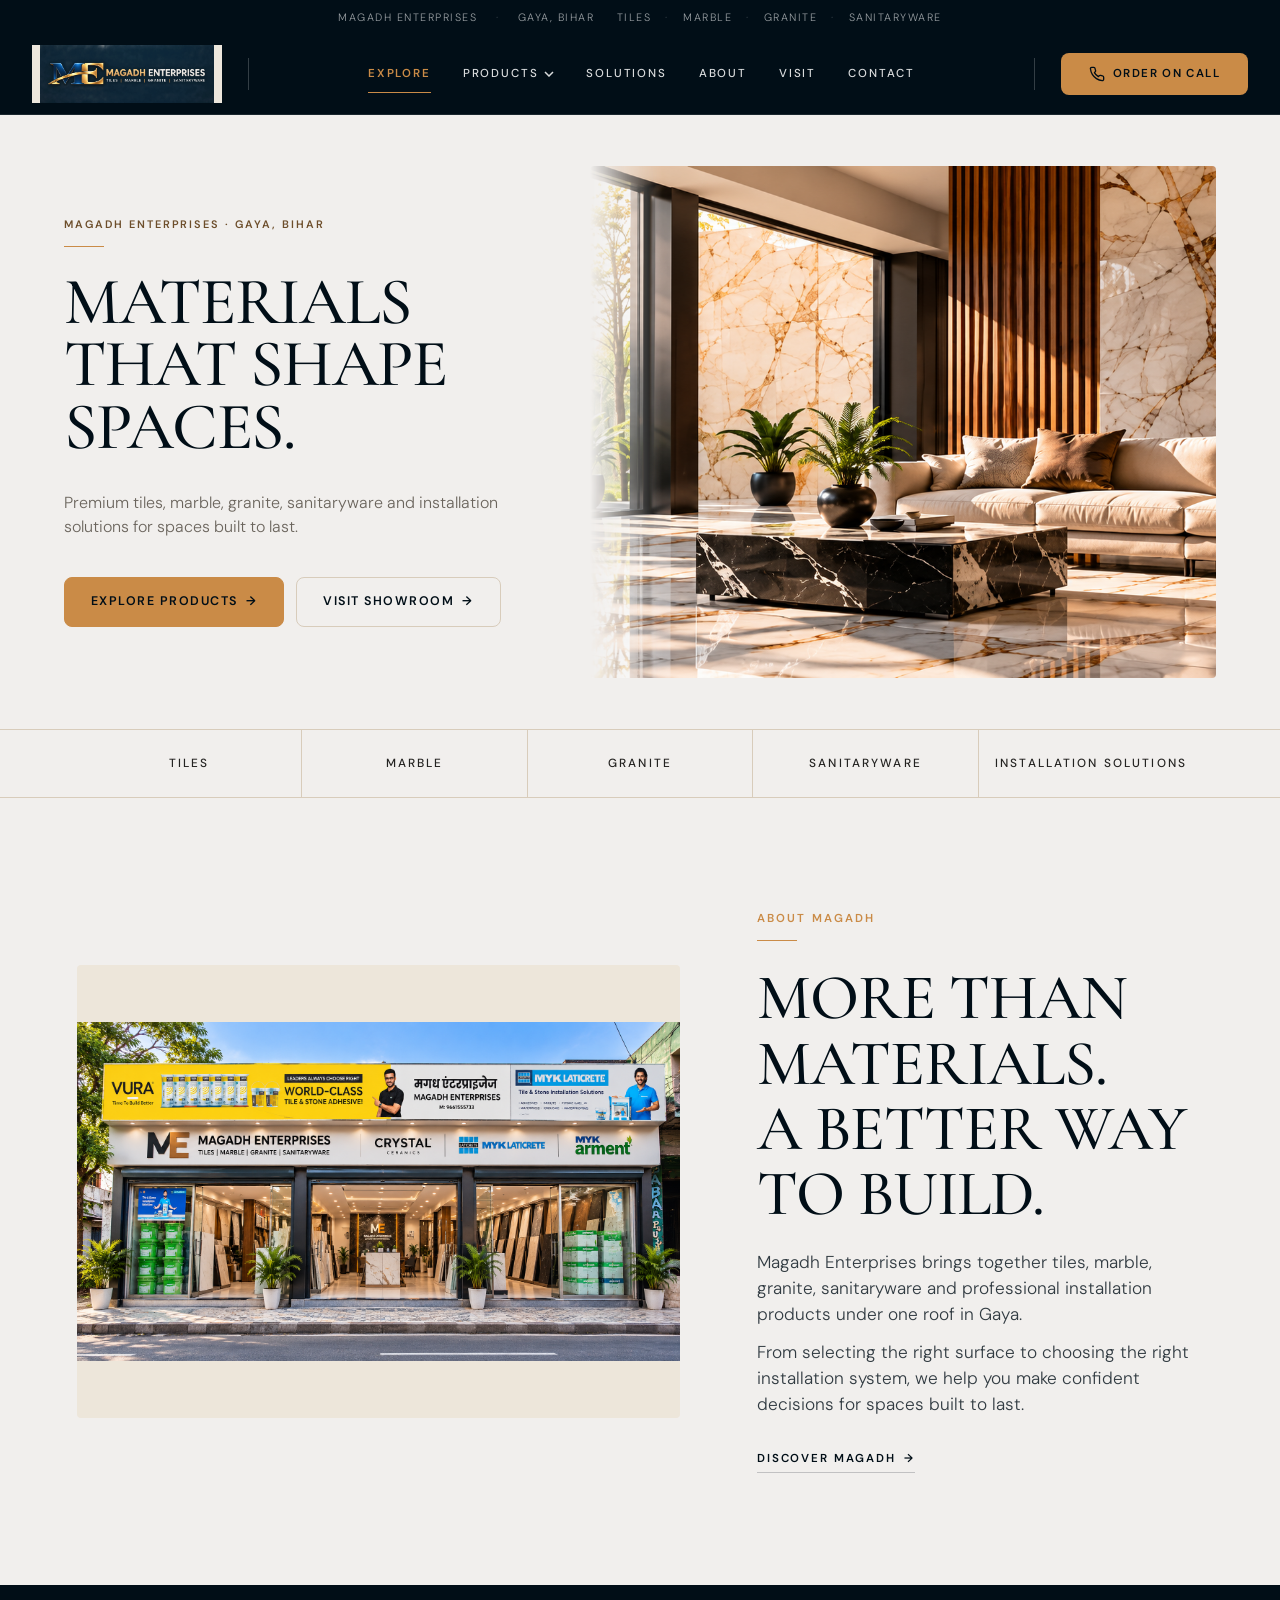
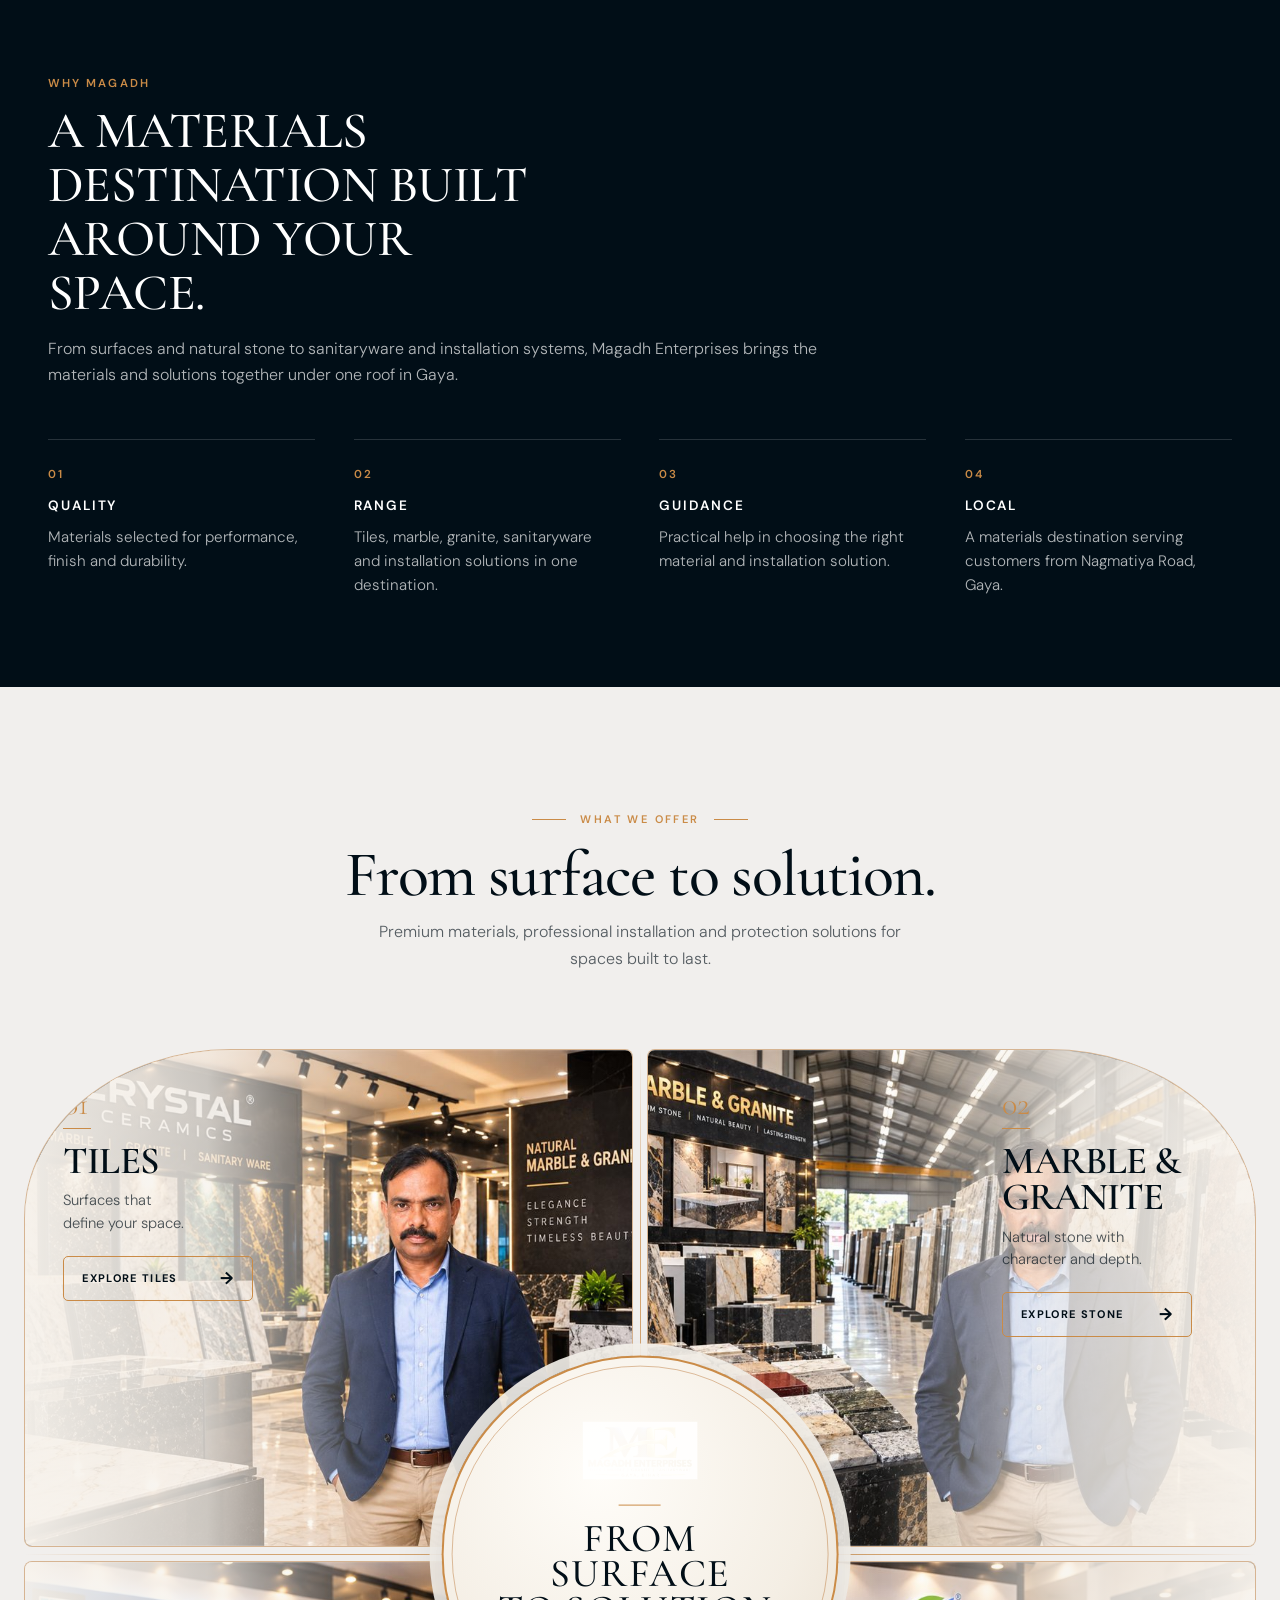
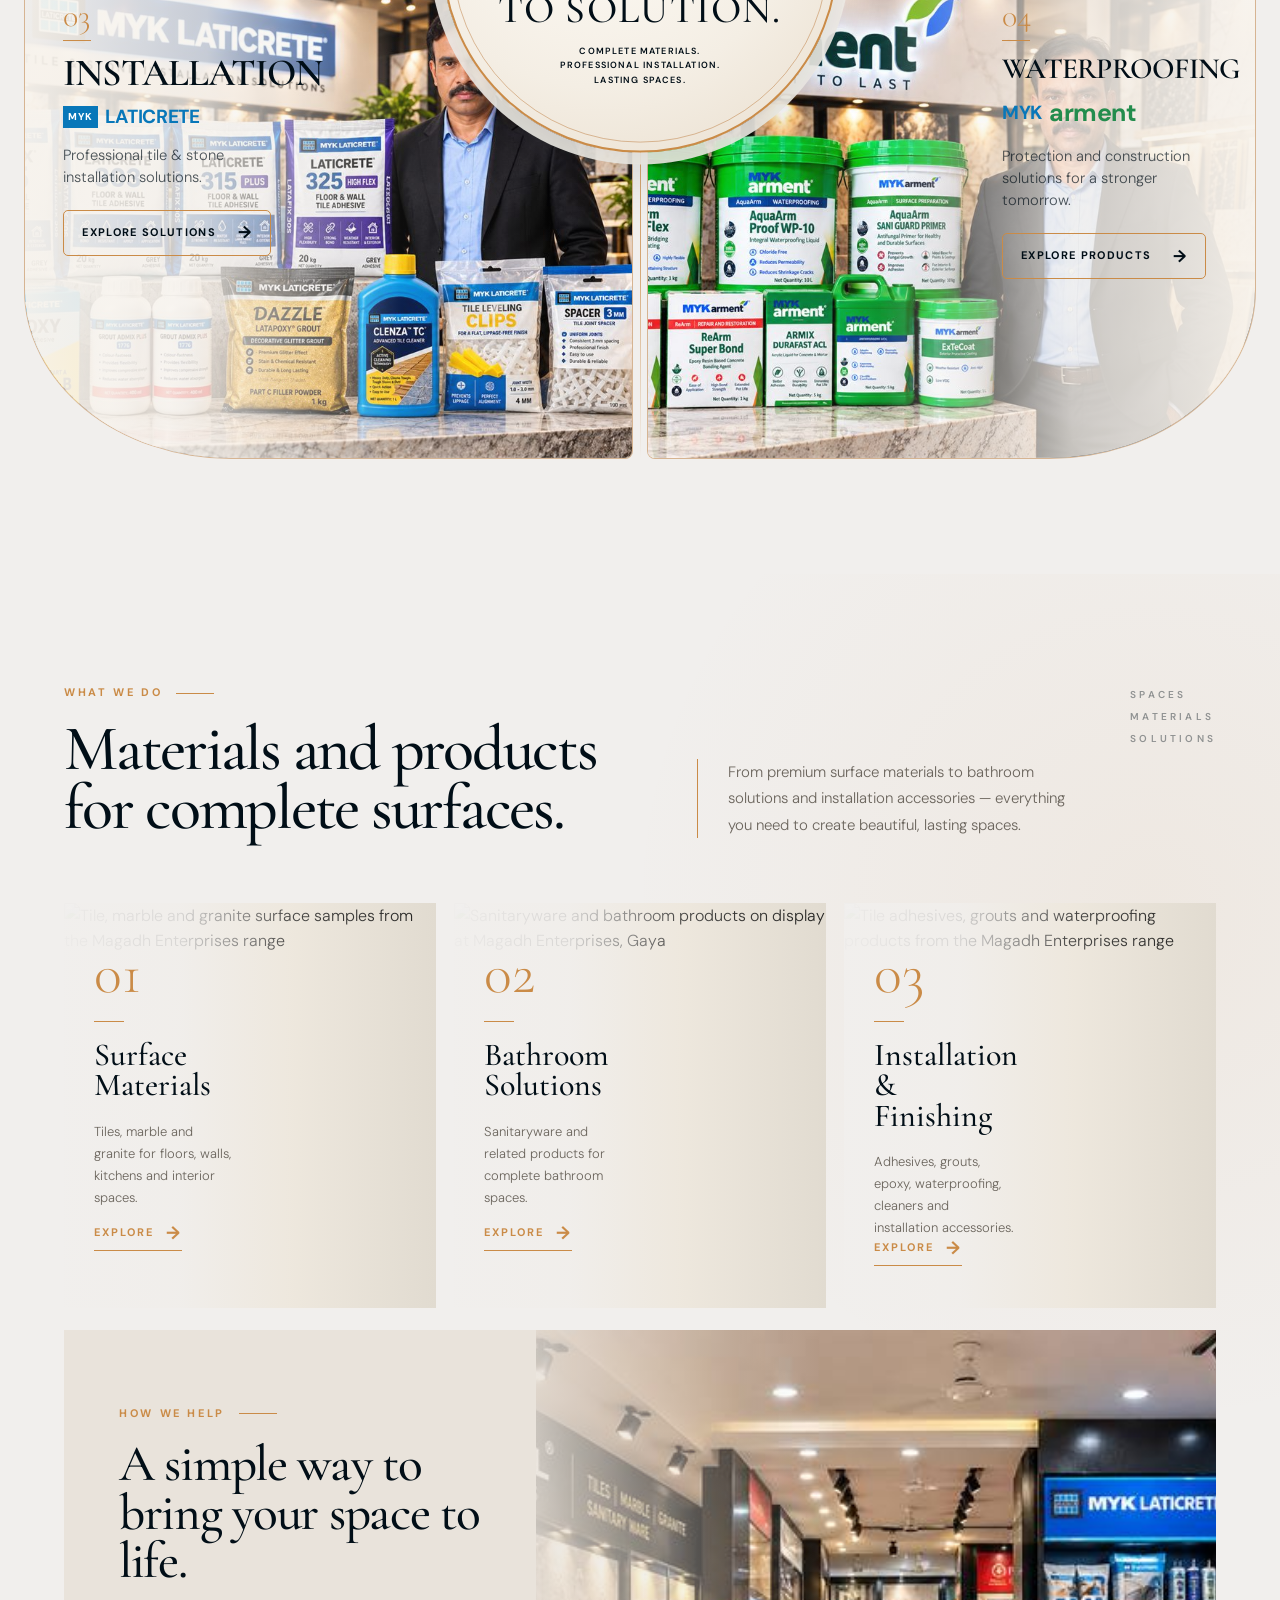
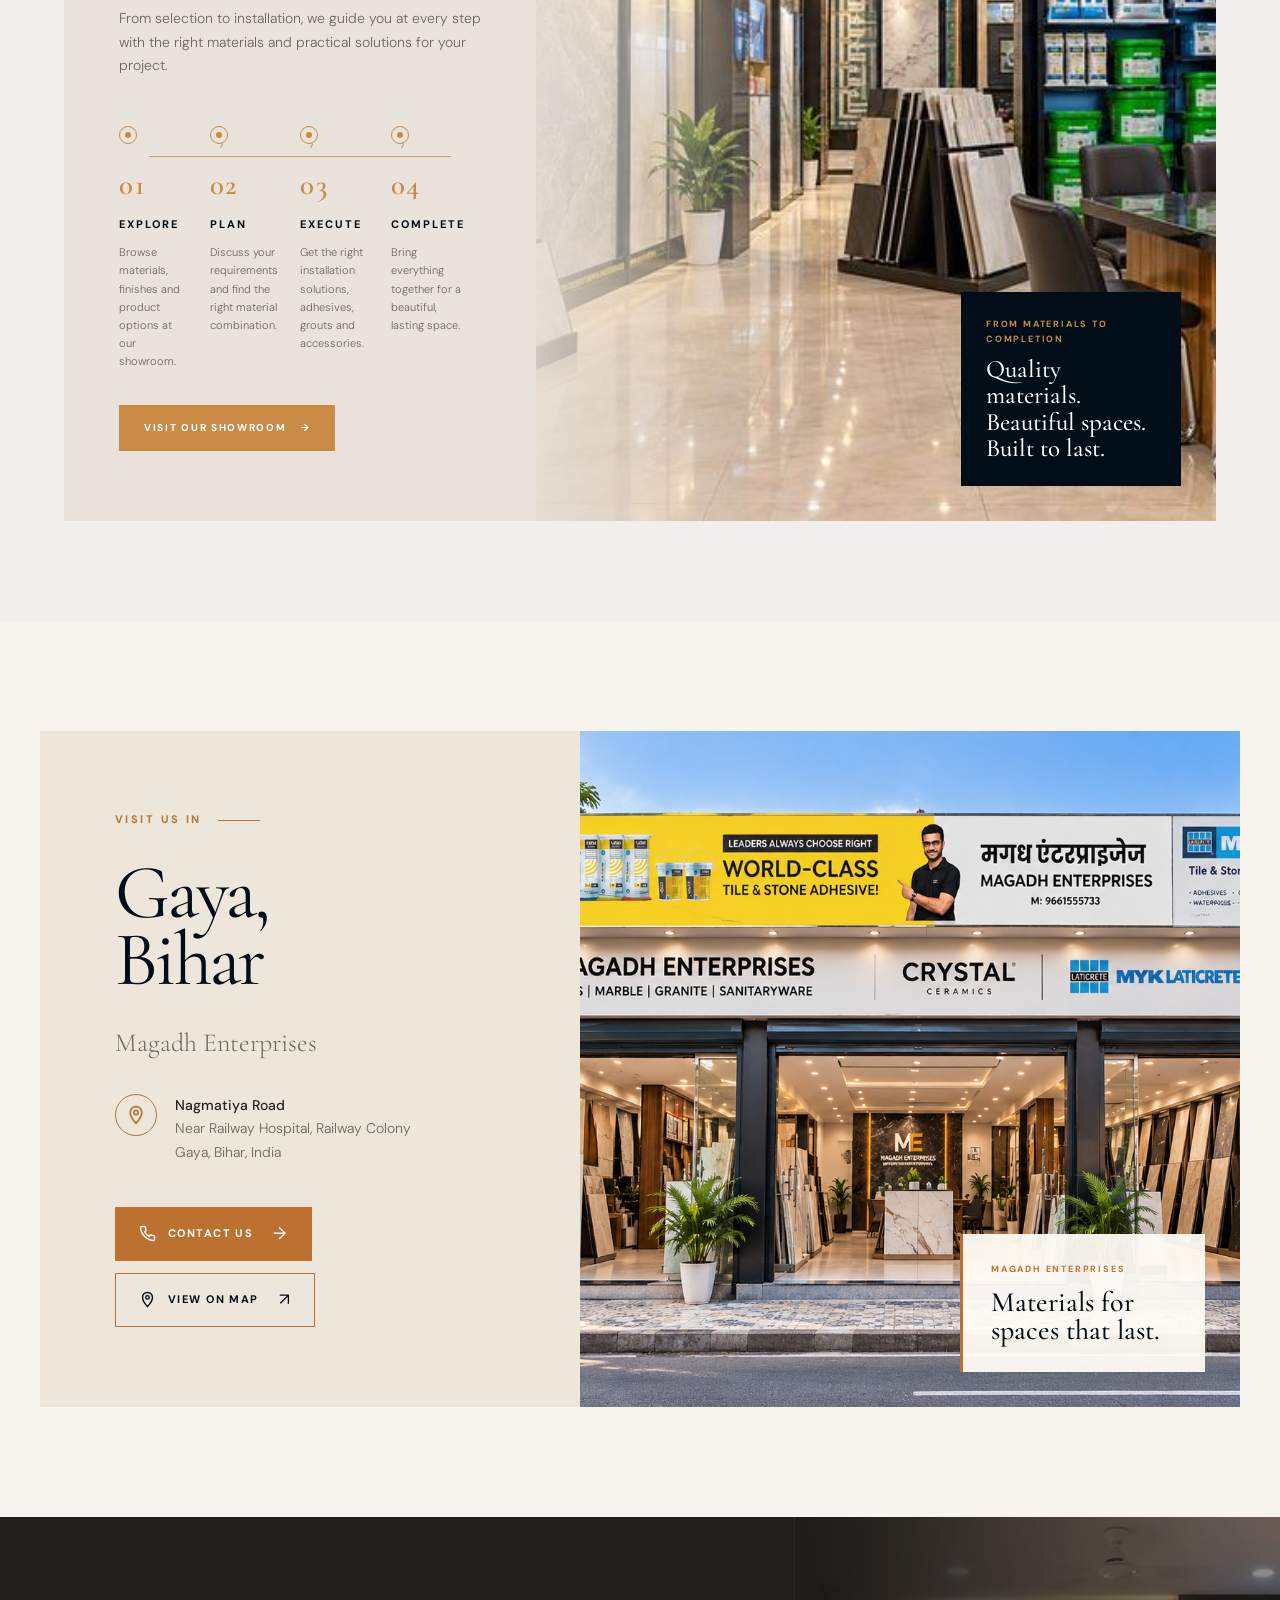
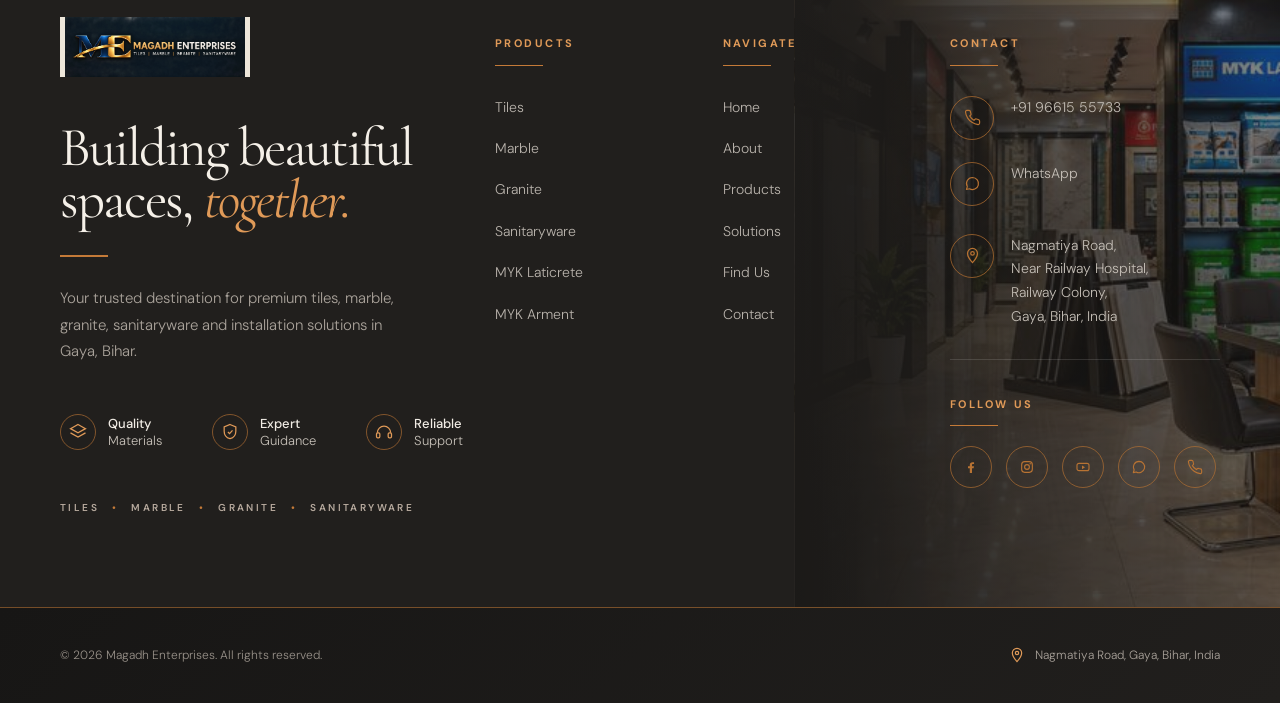
==== commit 3ed63c27: "Update website design and mobile responsiveness" ====
--- a/index.html
+++ b/index.html
@@ -40,10 +40,6 @@
 <link rel="preconnect" href="https://fonts.googleapis.com">
 <link rel="preconnect" href="https://fonts.gstatic.com" crossorigin>
 <link href="https://fonts.googleapis.com/css2?family=Cormorant+Garamond:ital,wght@0,300;0,400;0,500;0,600;1,300;1,400&family=DM+Sans:ital,opsz,wght@0,9..40,300;0,9..40,400;0,9..40,500;0,9..40,600;0,9..40,700;1,9..40,300;1,9..40,400;1,9..40,500;1,9..40,600;1,9..40,700&display=swap" rel="stylesheet">
-
-<link rel="preload" as="image" href="assets/images/showroom/brand-banner-1440.webp"
-      imagesrcset="assets/images/showroom/brand-banner-640.webp 640w, assets/images/showroom/brand-banner-1024.webp 1024w, assets/images/showroom/brand-banner-1440.webp 1440w, assets/images/showroom/brand-banner-1733.webp 1733w"
-      imagesizes="100vw" type="image/webp" fetchpriority="high">
 
 <link rel="stylesheet" href="assets/css/styles.css">
 
@@ -100,21 +96,91 @@
   <div class="container">
     <div class="header-inner">
       <a href="#main" class="brand logo-brand" aria-label="Magadh Enterprises — home">
-        <img src="assets/images/branding/logo-320.png"
-           srcset="assets/images/branding/logo-320.png 320w, assets/images/branding/logo-640.png 640w, assets/images/branding/logo.png 1774w"
-           sizes="140px"
-           width="140" height="70"
-             alt="Magadh Enterprises — Building Beautiful Spaces" class="header-logo">
+        <img src="assets/images/branding/logo.png"
+           width="190" height="64"
+              alt="Magadh Enterprises - Tiles, Marble, Granite &amp; Sanitaryware" class="header-logo">
       </a>
+
+      <span class="nav-separator" aria-hidden="true"></span>
+
       <nav class="site-nav" aria-label="Primary">
-        <a href="#deals">Deals In</a>
-        <a href="#products">Products</a>
-        <a href="#about">About</a>
-        <a href="#contact">Contact</a>
-        <a href="#find-us">Me Gaya</a>
+        <a href="#main" class="nav-link">Explore</a>
+        <div class="nav-item has-dropdown">
+          <button class="nav-link nav-dropdown-toggle" type="button"
+                  aria-expanded="false" aria-controls="products-mega">
+            Products
+            <svg class="nav-caret" width="10" height="6" viewBox="0 0 10 6" fill="none" stroke="currentColor" stroke-width="1.5" aria-hidden="true"><path d="M1 1l4 4 4-4"/></svg>
+          </button>
+          <div class="mega-menu" id="products-mega" hidden>
+            <div class="mega-menu-inner">
+              <div class="mega-col">
+                <a href="tiles.html" class="mega-item">
+                  <span class="mega-thumb"><img src="assets/images/tiles/tiles-cat-640.jpg" alt="" loading="lazy"></span>
+                  <span class="mega-icon" aria-hidden="true"><svg viewBox="0 0 24 24" fill="none" stroke="currentColor" stroke-width="1.5"><rect x="3.4" y="3.4" width="7.2" height="7.2" rx="1"/><rect x="13.4" y="3.4" width="7.2" height="7.2" rx="1"/><rect x="3.4" y="13.4" width="7.2" height="7.2" rx="1"/><rect x="13.4" y="13.4" width="7.2" height="7.2" rx="1"/></svg></span>
+                  <span class="mega-name">Tiles</span>
+                  <svg class="mega-arrow" viewBox="0 0 16 10" fill="none" stroke="currentColor" stroke-width="1.2" aria-hidden="true"><path d="M0.6 5h13.2"/><path d="M10.2 1.2 14.4 5l-4.2 3.8"/></svg>
+                </a>
+                <a href="marble-granite.html#marble" class="mega-item">
+                  <span class="mega-thumb"><img src="assets/images/marble/marble-cat-640.jpg" alt="" loading="lazy"></span>
+                  <span class="mega-icon" aria-hidden="true"><svg viewBox="0 0 24 24" fill="none" stroke="currentColor" stroke-width="1.5"><path d="M3.2 4.6h17.6"/><path d="M3.2 10.4c3.2-2.6 5.6 1.6 8.8-1s5.4-1 8.8 1"/><path d="M3.2 16.6c3.2-2.6 5.6 1.6 8.8-1s5.4-1 8.8 1"/></svg></span>
+                  <span class="mega-name">Marble</span>
+                  <svg class="mega-arrow" viewBox="0 0 16 10" fill="none" stroke="currentColor" stroke-width="1.2" aria-hidden="true"><path d="M0.6 5h13.2"/><path d="M10.2 1.2 14.4 5l-4.2 3.8"/></svg>
+                </a>
+                <a href="marble-granite.html#granite" class="mega-item">
+                  <span class="mega-thumb"><img src="assets/images/granite/granite-cat-640.jpg" alt="" loading="lazy"></span>
+                  <span class="mega-icon" aria-hidden="true"><svg viewBox="0 0 24 24" fill="none" stroke="currentColor" stroke-width="1.5"><path d="M12 3.2 20.4 8.4 18.2 18.6H5.8L3.6 8.4 12 3.2Z"/><path d="M9.3 10.6h.01"/><path d="M14.7 9.6h.01"/><path d="M12.9 14.2h.01"/><path d="M8.2 15.4h.01"/></svg></span>
+                  <span class="mega-name">Granite</span>
+                  <svg class="mega-arrow" viewBox="0 0 16 10" fill="none" stroke="currentColor" stroke-width="1.2" aria-hidden="true"><path d="M0.6 5h13.2"/><path d="M10.2 1.2 14.4 5l-4.2 3.8"/></svg>
+                </a>
+                <a href="sanitaryware.html" class="mega-item">
+                  <span class="mega-thumb"><img src="assets/images/visual/Bathroom%20Solution.png" alt="" loading="lazy"></span>
+                  <span class="mega-icon" aria-hidden="true"><svg viewBox="0 0 24 24" fill="none" stroke="currentColor" stroke-width="1.5"><path d="M2.8 11.6h18.4"/><path d="M4.6 11.6V6.4a2 2 0 0 1 4 0"/><path d="M2.8 11.6v2.8A3.6 3.6 0 0 0 6.4 18h11.2a3.6 3.6 0 0 0 3.6-3.6v-2.8"/><path d="M6.8 18v1.8"/><path d="M17.2 18v1.8"/></svg></span>
+                  <span class="mega-name">Sanitaryware</span>
+                  <svg class="mega-arrow" viewBox="0 0 16 10" fill="none" stroke="currentColor" stroke-width="1.2" aria-hidden="true"><path d="M0.6 5h13.2"/><path d="M10.2 1.2 14.4 5l-4.2 3.8"/></svg>
+                </a>
+              </div>
+              <div class="mega-col">
+                <a href="tile-adhesives.html" class="mega-item">
+                  <span class="mega-thumb"><img src="assets/images/laticrete/latafix-305-480.jpg" alt="" loading="lazy"></span>
+                  <span class="mega-icon" aria-hidden="true"><svg viewBox="0 0 24 24" fill="none" stroke="currentColor" stroke-width="1.5"><path d="M6.6 9.6h10.8l-1 10.6H7.6L6.6 9.6Z"/><path d="M6.9 9.6a5.1 5.1 0 0 1 10.2 0"/></svg></span>
+                  <span class="mega-name">Tile Adhesives</span>
+                  <svg class="mega-arrow" viewBox="0 0 16 10" fill="none" stroke="currentColor" stroke-width="1.2" aria-hidden="true"><path d="M0.6 5h13.2"/><path d="M10.2 1.2 14.4 5l-4.2 3.8"/></svg>
+                </a>
+                <a href="grouts-epoxy.html" class="mega-item">
+                  <span class="mega-thumb"><img src="assets/images/laticrete/latapoxy-480.jpg" alt="" loading="lazy"></span>
+                  <span class="mega-icon" aria-hidden="true"><svg viewBox="0 0 24 24" fill="none" stroke="currentColor" stroke-width="1.5"><path d="M13.6 4.4 19.6 10.4l-6.4 6.4a1.8 1.8 0 0 1-2.6 0l-2.4-2.4a1.8 1.8 0 0 1 0-2.6l6.4-6.4Z"/><path d="M11.4 7.2 5.8 12.8"/></svg></span>
+                  <span class="mega-name">Grouts &amp; Epoxy</span>
+                  <svg class="mega-arrow" viewBox="0 0 16 10" fill="none" stroke="currentColor" stroke-width="1.2" aria-hidden="true"><path d="M0.6 5h13.2"/><path d="M10.2 1.2 14.4 5l-4.2 3.8"/></svg>
+                </a>
+                <a href="waterproofing.html" class="mega-item">
+                  <span class="mega-thumb"><img src="assets/images/arment/aquaarm-proof-wp10-480.jpg" alt="" loading="lazy"></span>
+                  <span class="mega-icon" aria-hidden="true"><svg viewBox="0 0 24 24" fill="none" stroke="currentColor" stroke-width="1.5"><path d="M12 3.4 20 6.2v5.6c0 4.6-3.2 7.6-8 8.8-4.8-1.2-8-4.2-8-8.8V6.2l8-2.8Z"/><path d="M12 9.4c1.5 1.8 2.5 3.1 2.5 4.3a2.5 2.5 0 0 1-5 0c0-1.2 1-2.5 2.5-4.3Z"/></svg></span>
+                  <span class="mega-name">Waterproofing</span>
+                  <svg class="mega-arrow" viewBox="0 0 16 10" fill="none" stroke="currentColor" stroke-width="1.2" aria-hidden="true"><path d="M0.6 5h13.2"/><path d="M10.2 1.2 14.4 5l-4.2 3.8"/></svg>
+                </a>
+                <a href="tile-care.html" class="mega-item">
+                  <span class="mega-thumb"><img src="assets/images/laticrete/clenza-tc-480.jpg" alt="" loading="lazy"></span>
+                  <span class="mega-icon" aria-hidden="true"><svg viewBox="0 0 24 24" fill="none" stroke="currentColor" stroke-width="1.5"><path d="M8.6 8.4h6a2 2 0 0 1 2 2v8.2a2 2 0 0 1-2 2h-6a2 2 0 0 1-2-2v-8.2a2 2 0 0 1 2-2Z"/><path d="M10.6 8.4V6.2h4.2v2.2"/><path d="M16.6 11.6h2.6v2.4h-2.6"/><path d="M15.4 5h4.4"/></svg></span>
+                  <span class="mega-name">Tile Care &amp; Accessories</span>
+                  <svg class="mega-arrow" viewBox="0 0 16 10" fill="none" stroke="currentColor" stroke-width="1.2" aria-hidden="true"><path d="M0.6 5h13.2"/><path d="M10.2 1.2 14.4 5l-4.2 3.8"/></svg>
+                </a>
+              </div>
+            </div>
+          </div>
+        </div>
+        <a href="#what-we-do" class="nav-link">Solutions</a>
+        <a href="#about" class="nav-link">About</a>
+        <a href="#find-us" class="nav-link">Visit</a>
+        <a href="#contact" class="nav-link">Contact</a>
       </nav>
+
+      <span class="nav-separator" aria-hidden="true"></span>
+
       <div class="header-actions">
-        <a href="tel:+919661555733" class="nav-cta btn">Order on Call</a>
+        <a href="tel:+919661555733" class="nav-cta btn" aria-label="Order on Call">
+          <svg class="nav-cta-icon" width="16" height="16" viewBox="0 0 24 24" fill="none" stroke="currentColor" stroke-width="2" stroke-linecap="round" stroke-linejoin="round" aria-hidden="true"><path d="M22 16.92v3a2 2 0 0 1-2.18 2 19.79 19.79 0 0 1-8.63-3.07 19.5 19.5 0 0 1-6-6 19.79 19.79 0 0 1-3.07-8.67A2 2 0 0 1 4.11 2h3a2 2 0 0 1 2 1.72 12.84 12.84 0 0 0 .7 2.81 2 2 0 0 1-.45 2.11L8.09 9.91a16 16 0 0 0 6 6l1.27-1.27a2 2 0 0 1 2.11-.45 12.84 12.84 0 0 0 2.81.7A2 2 0 0 1 22 16.92z"/></svg>
+          Order on Call
+        </a>
         <button class="hamburger" id="hamburger" type="button"
                 aria-label="Open menu" aria-controls="mobile-nav" aria-expanded="false">
           <span></span><span></span><span></span>
@@ -125,996 +191,492 @@
 </header>
 
 <nav class="mobile-nav" id="mobile-nav" aria-label="Mobile" inert>
-  <a href="#deals" class="mobile-link">Deals In</a>
-  <a href="#products" class="mobile-link">Products</a>
-  <a href="#about" class="mobile-link">About</a>
-  <a href="#contact" class="mobile-link">Contact</a>
-  <a href="#find-us" class="mobile-link">Me Gaya</a>
-  <a href="tel:+919661555733" class="mobile-link">Order on Call</a>
+  <button class="mobile-nav-close" id="mobile-nav-close" type="button" aria-label="Close menu">
+    <svg width="24" height="24" viewBox="0 0 24 24" fill="none" stroke="currentColor" stroke-width="2" stroke-linecap="round" aria-hidden="true"><path d="M18 6 6 18M6 6l12 12"/></svg>
+  </button>
+  <div class="mobile-nav-content">
+    <a href="#main" class="mobile-link">Explore</a>
+    <div class="mobile-nav-group">
+      <button class="mobile-link mobile-nav-toggle" type="button" aria-expanded="false" aria-controls="mobile-products">
+        Products
+        <svg class="mobile-nav-caret" width="12" height="8" viewBox="0 0 12 8" fill="none" stroke="currentColor" stroke-width="1.5" aria-hidden="true"><path d="M1 1l5 5 5-5"/></svg>
+      </button>
+      <div class="mobile-nav-submenu" id="mobile-products" hidden>
+        <a href="tiles.html" class="mobile-sublink">Tiles</a>
+        <a href="marble-granite.html#marble" class="mobile-sublink">Marble</a>
+        <a href="marble-granite.html#granite" class="mobile-sublink">Granite</a>
+        <a href="sanitaryware.html" class="mobile-sublink">Sanitaryware</a>
+        <a href="tile-adhesives.html" class="mobile-sublink">Tile Adhesives</a>
+        <a href="grouts-epoxy.html" class="mobile-sublink">Grouts &amp; Epoxy</a>
+        <a href="waterproofing.html" class="mobile-sublink">Waterproofing</a>
+        <a href="tile-care.html" class="mobile-sublink">Tile Care &amp; Accessories</a>
+      </div>
+    </div>
+    <a href="#what-we-do" class="mobile-link">Solutions</a>
+    <a href="#about" class="mobile-link">About</a>
+    <a href="#find-us" class="mobile-link">Visit</a>
+    <a href="#contact" class="mobile-link">Contact</a>
+  </div>
 </nav>
 
 <main id="main">
 
 <!-- INTRODUCTION -->
 <section class="intro" id="hero" aria-labelledby="intro-heading">
+  <div class="container hero-grid">
+
+    <div class="hero-copy">
+      <header class="intro-head">
+        <p class="t-label">MAGADH ENTERPRISES · GAYA, BIHAR</p>
+        <div class="divider"></div>
+        <h1 class="t-display intro-heading" id="intro-heading">
+          MATERIALS<br>THAT SHAPE<br>SPACES.
+        </h1>
+        <div class="intro-lede">
+          <p class="t-body">Premium tiles, marble, granite, sanitaryware and installation solutions for spaces built to last.</p>
+        </div>
+      </header>
+
+      <div class="intro-ctas">
+        <a href="products.html" class="btn btn-primary">EXPLORE PRODUCTS <span aria-hidden="true">&#x2192;</span></a>
+        <a href="#find-us" class="btn btn-ghost">VISIT SHOWROOM <span aria-hidden="true">&#x2192;</span></a>
+      </div>
+    </div>
+
+    <div class="hero-media">
+      <img src="assets/images/showroom/Sunlit Marble Luxury Living Room.png" width="900" height="471"
+           alt="Magadh Enterprises showroom interior with tile, marble and sanitaryware displays"
+           fetchpriority="high" decoding="async">
+    </div>
+
+  </div>
+</section>
+
+<!-- HERO CATEGORY BAR -->
+<section class="catbar" aria-label="Product categories">
   <div class="container">
-
-    <header class="intro-head">
-      <p class="t-label">Magadh Enterprises &middot; Gaya, Bihar</p>
-      <div class="divider"></div>
-      <h1 class="t-display intro-heading" id="intro-heading">
-        Create spaces<br>you'll <em>love.</em>
-      </h1>
-      <div class="intro-lede">
-        <p class="t-body">Magadh Enterprises brings together tiles, marble, granite, sanitaryware and installation solutions for homes, renovations and construction projects.</p>
-        <p class="t-body">From selecting surface materials to finding the right installation products, we offer a range of products to help customers complete their spaces with practical and suitable solutions.</p>
-      </div>
-    </header>
-
-      <ul class="intro-services" aria-label="What we supply and install">
-        <li>Tiles</li>
-        <li>Marble</li>
-        <li>Granite</li>
-        <li>Sanitaryware</li>
-        <li>Installation Solutions</li>
-      </ul>
-
-      <p class="intro-place">Nagmatiya Road &middot; Gaya, Bihar</p>
-
-    <div class="intro-ctas">
-      <a href="#products" class="btn btn-primary">Explore Products</a>
-      <a href="#find-us" class="btn btn-ghost">Get Directions</a>
-    </div>
-
-  </div>
-</section>
-
-<!-- CATEGORIES -->
-<section class="section categories" id="deals" aria-labelledby="categories-heading">
-  <div class="container">
-    <header class="section-header">
-      <p class="t-label">Deals In</p>
-      <div class="divider"></div>
-      <h2 class="t-h2" id="categories-heading">Brands we stock.</h2>
-      <p class="t-body sub">Tiles, granite and marble from the brands we carry &mdash; plus MYK Laticrete and MYK Arment installation products.</p>
-    </header>
-  </div>
-  <div class="cat-grid">
-    <article class="cat-card">
-      <div class="cat-card-img">
-        <picture>
-            <source type="image/jpeg" srcset="assets/images/tiles/tiles-cat-640.jpg 640w, assets/images/tiles/tiles-cat-1024.jpg 1024w, assets/images/tiles/tiles-cat-1536.jpg 1536w" sizes="(max-width: 768px) 100vw, 33vw">
-            <img src="assets/images/tiles/tiles-cat-1024.jpg" width="1536" height="1024"
-                 alt="Premium tiles display at Magadh Enterprises showroom"
-                 loading="lazy" decoding="async">
-          </picture>
-      </div>
-      <div class="cat-card-body">
-        <p class="t-label">Category 01</p>
-        <h3 class="cat-card-name">Tiles</h3>
-        <p class="cat-card-desc">Floor and wall tiles in a range of sizes, finishes and formats for residential and commercial use.</p>
-        <a class="cat-card-link" href="#products">Explore tiles<span aria-hidden="true"> &rarr;</span></a>
-      </div>
-    </article>
-    <article class="cat-card">
-      <div class="cat-card-img">
-        <picture>
-            <source type="image/jpeg" srcset="assets/images/granite/granite-cat-640.jpg 640w, assets/images/granite/granite-cat-1024.jpg 1024w, assets/images/granite/granite-cat-1536.jpg 1536w" sizes="(max-width: 768px) 100vw, 33vw">
-            <img src="assets/images/granite/granite-cat-1024.jpg" width="1536" height="1024"
-                 alt="Granite and marble stone display at Magadh Enterprises showroom"
-                 loading="lazy" decoding="async">
-          </picture>
-      </div>
-      <div class="cat-card-body">
-        <p class="t-label">Category 02</p>
-        <h3 class="cat-card-name">Granite &amp; Marble</h3>
-        <p class="cat-card-desc">Natural granite and marble for floors, walls, countertops and other interior and exterior applications.</p>
-        <a class="cat-card-link" href="#products">See stone on display<span aria-hidden="true"> &rarr;</span></a>
-      </div>
-    </article>
-    <article class="cat-card">
-      <div class="cat-card-img">
-        <picture>
-            <source type="image/jpeg" srcset="assets/images/laticrete/laticrete-cat-640.jpg 640w, assets/images/laticrete/laticrete-cat-1024.jpg 1024w, assets/images/laticrete/laticrete-cat-1536.jpg 1536w" sizes="(max-width: 768px) 100vw, 33vw">
-            <img src="assets/images/laticrete/laticrete-cat-1024.jpg" width="1536" height="1024"
-                 alt="MYK Laticrete grouts, adhesives and installation products at Magadh Enterprises"
-                 loading="lazy" decoding="async">
-          </picture>
-      </div>
-      <div class="cat-card-body">
-        <p class="t-label">Category 03</p>
-        <h3 class="cat-card-name">MYK LATICRETE</h3>
-        <p class="cat-card-desc">Tile adhesives, grouts, waterproofing and tile &amp; stone installation solutions from MYK LATICRETE.</p>
-        <a class="cat-card-link" href="#installation">Explore installation products<span aria-hidden="true"> &rarr;</span></a>
-      </div>
-    </article>
-    <article class="cat-card">
-      <div class="cat-card-img">
-        <picture>
-            <source type="image/jpeg" srcset="assets/images/arment/arment-wp-640.jpg 640w, assets/images/arment/arment-wp-1024.jpg 1024w, assets/images/arment/arment-wp-1536.jpg 1536w" sizes="(max-width: 768px) 100vw, 33vw">
-            <img src="assets/images/arment/arment-wp-1024.jpg" width="1536" height="1024"
-                 alt="MYK Arment waterproofing and construction chemical products at Magadh Enterprises"
-                 loading="lazy" decoding="async">
-          </picture>
-      </div>
-      <div class="cat-card-body">
-        <p class="t-label">Category 04</p>
-        <h3 class="cat-card-name">MYK ARMENT</h3>
-        <p class="cat-card-desc">Waterproofing, repair, bonding and construction chemical solutions from MYK Arment.</p>
-        <a class="cat-card-link" href="#arment">Explore waterproofing<span aria-hidden="true"> &rarr;</span></a>
-      </div>
-    </article>
-  </div>
-</section>
-
-<!-- PRODUCTS â€” EXPLORE + CATEGORY TABS -->
-<section class="section products" id="products" aria-labelledby="products-heading">
-  <div class="container">
-    <header class="section-header">
-      <p class="t-label">Explore Products</p>
-      <div class="divider"></div>
-      <h2 class="t-h2" id="products-heading">Our product categories.</h2>
-      <p class="t-body sub">Our range covers marble, granite, sanitaryware and tiles, together with tile adhesives, grouts and epoxy, waterproofing, primers, repair compounds and accessories for installation, finishing and care.</p>
-    </header>
-  </div>
-
-  <!-- CATEGORY TABS
-       Progressive enhancement. The bar ships hidden and is revealed by
-       assets/js/product-filters.js, so a visitor without scripting sees every
-       product card in full and is never shown a dead control. The buttons are
-       a group of toggles rather than ARIA tabs: they filter the page instead of
-       switching panels, so aria-pressed is the correct state and focus is not
-       trapped. Counts come from assets/js/products.js at runtime. -->
-  <div class="container">
-    <div class="product-filter" id="product-filters" role="group" aria-label="Filter products by category" hidden>
-      <div class="ptab-row">
-        <button type="button" class="ptab is-active" data-product-filter="all" aria-pressed="true">All Products</button>
-        <button type="button" class="ptab" data-product-filter="adhesives" aria-pressed="false">Tile Adhesives</button>
-        <button type="button" class="ptab" data-product-filter="grouts-epoxy" aria-pressed="false">Grouts &amp; Epoxy</button>
-        <button type="button" class="ptab" data-product-filter="waterproofing" aria-pressed="false">Waterproofing</button>
-        <button type="button" class="ptab" data-product-filter="tile-care" aria-pressed="false">Tile Care &amp; Accessories</button>
-        <button type="button" class="ptab" data-product-filter="primers-repair" aria-pressed="false">Primers &amp; Repair</button>
-      </div>
-      <p class="product-filter-count" id="product-filter-count" role="status"></p>
-    </div>
-  </div>
-</section>
-
-<!-- WHAT WE DO / HOW WE HELP / WHAT WE OFFER -->
-<!-- PROMO BANNER -->
-<section class="promo-banner">
-  <picture>
-    <source type="image/webp"
-            srcset="assets/images/showroom/brand-banner-640.webp 640w,
-                    assets/images/showroom/brand-banner-1024.webp 1024w,
-                    assets/images/showroom/brand-banner-1440.webp 1440w,
-                    assets/images/showroom/brand-banner-1733.webp 1733w"
-            sizes="100vw">
-    <img src="assets/images/showroom/brand-banner-1733.jpg" width="1733" height="907"
-         srcset="assets/images/showroom/brand-banner-640.jpg 640w,
-                 assets/images/showroom/brand-banner-1024.jpg 1024w,
-                 assets/images/showroom/brand-banner-1440.jpg 1440w,
-                 assets/images/showroom/brand-banner-1733.jpg 1733w"
-         sizes="100vw"
-         alt="Magadh Enterprises &mdash; Tiles, Marble, Granite, Sanitaryware"
-         fetchpriority="high" decoding="async">
-  </picture>
-</section>
-
-<!-- INSTALLATION SOLUTIONS — MYK LATICRETE -->
-<section class="section installation" id="installation" aria-labelledby="installation-heading">
-  <div class="container">
-    <header class="section-header">
-      <p class="t-label">MYK Laticrete</p>
-      <div class="divider"></div>
-      <h2 class="t-h2" id="installation-heading">Installation solutions.</h2>
-      <p class="t-body sub">Tile adhesives, grouts, epoxy solutions and cleaning products for bonding, finishing and maintaining tile and stone surfaces.</p>
-    </header>
-    <div class="products-grid">
-
-      <div class="product-card" data-category="adhesives">
-        <div class="product-card-img">
-          <img src="assets/images/laticrete/latafix-305-480.jpg"
-               alt="MYK Laticrete Latafix 305 Floor and Wall Tile Adhesive" loading="lazy" decoding="async"
-                 srcset="assets/images/laticrete/latafix-305-480.jpg 480w, assets/images/laticrete/latafix-305-720.jpg 720w, assets/images/laticrete/latafix-305.jpg 900w"
-                 sizes="(max-width: 540px) 45vw, 340px"
-                 width="480" height="480">
-        </div>
-        <div class="product-card-body">
-          <p class="brand-tag">MYK Laticrete</p>
-          <p class="purpose-tag">Tile Adhesives</p>
-          <h3 class="product-name">Latafix 305</h3>
-          <p class="product-desc">Floor &amp; wall tile adhesive. Single-component, economical, strong bond. For ceramic tiles and small-format natural stone.</p>
-          <a href="tel:+919661555733" class="product-cta" data-wa="product" data-product="Latafix 305">Enquire</a>
-        </div>
-      </div>
-
-      <div class="product-card" data-category="adhesives">
-        <div class="product-card-img">
-          <img src="assets/images/laticrete/laticrete-303-480.jpg"
-               alt="MYK Laticrete 303 Floor and Wall Tile Adhesive" loading="lazy" decoding="async"
-                 srcset="assets/images/laticrete/laticrete-303-480.jpg 480w, assets/images/laticrete/laticrete-303-720.jpg 720w, assets/images/laticrete/laticrete-303.jpg 900w"
-                 sizes="(max-width: 540px) 45vw, 340px"
-                 width="480" height="480">
-        </div>
-        <div class="product-card-body">
-          <p class="brand-tag">MYK Laticrete</p>
-          <p class="purpose-tag">Tile Adhesives</p>
-          <h3 class="product-name">Laticrete 303</h3>
-          <p class="product-desc">Floor &amp; wall tile adhesive. Polymer-based, single-component. For ceramic tiles and small-format stone on dry interior surfaces.</p>
-          <a href="tel:+919661555733" class="product-cta" data-wa="product" data-product="Laticrete 303">Enquire</a>
-        </div>
-      </div>
-
-      <div class="product-card" data-category="adhesives">
-        <div class="product-card-img">
-          <img src="assets/images/laticrete/315-plus-325-high-flex-480.jpg"
-               alt="MYK Laticrete 315 Plus and 325 High Flex Tile Adhesive" loading="lazy" decoding="async"
-                 srcset="assets/images/laticrete/315-plus-325-high-flex-480.jpg 480w, assets/images/laticrete/315-plus-325-high-flex-720.jpg 720w, assets/images/laticrete/315-plus-325-high-flex.jpg 900w"
-                 sizes="(max-width: 540px) 45vw, 340px"
-                 width="480" height="320">
-        </div>
-        <div class="product-card-body">
-          <p class="brand-tag">MYK Laticrete</p>
-          <p class="purpose-tag">Tile Adhesives</p>
-          <h3 class="product-name">315 Plus &amp; 325 High Flex</h3>
-          <p class="product-desc">Premium adhesives for ceramic and large-format tiles. 325 High Flex offers extra flexibility for demanding areas and large stone.</p>
-          <a href="tel:+919661555733" class="product-cta" data-wa="product" data-product="315 Plus &amp; 325 High Flex">Enquire</a>
-        </div>
-      </div>
-
-      <div class="product-card" data-category="adhesives">
-        <div class="product-card-img">
-          <img src="assets/images/laticrete/super-set-480.jpg"
-               alt="MYK Laticrete Super Set cement slurry additive" loading="lazy" decoding="async"
-                 srcset="assets/images/laticrete/super-set-480.jpg 480w, assets/images/laticrete/super-set.jpg 600w"
-                 sizes="(max-width: 540px) 45vw, 340px"
-                 width="480" height="720">
-        </div>
-        <div class="product-card-body">
-          <p class="brand-tag">MYK Laticrete</p>
-          <p class="purpose-tag">Tile Adhesives</p>
-          <h3 class="product-name">Super Set</h3>
-          <p class="product-desc">Cement slurry additive. Enhances bond strength and performance of cement slurry for tile and stone fixing.</p>
-          <a href="tel:+919661555733" class="product-cta" data-wa="product" data-product="Super Set">Enquire</a>
-        </div>
-      </div>
-
-      <div class="product-card" data-category="grouts-epoxy">
-        <div class="product-card-img">
-          <img src="assets/images/laticrete/latapoxy-480.jpg"
-               alt="MYK Laticrete Latapoxy All Purpose Epoxy Adhesive" loading="lazy" decoding="async"
-                 srcset="assets/images/laticrete/latapoxy-480.jpg 480w, assets/images/laticrete/latapoxy.jpg 600w"
-                 sizes="(max-width: 540px) 45vw, 340px"
-                 width="480" height="720">
-        </div>
-        <div class="product-card-body">
-          <p class="brand-tag">MYK Laticrete</p>
-          <p class="purpose-tag">Grouts &amp; Epoxy</p>
-          <h3 class="product-name">Latapoxy</h3>
-          <p class="product-desc">All purpose epoxy adhesive. Bonds tile, stone, metal, wood, glass and concrete. Xtra strong bond, solvent free.</p>
-          <a href="tel:+919661555733" class="product-cta" data-wa="product" data-product="Latapoxy">Enquire</a>
-        </div>
-      </div>
-
-      <div class="product-card" data-category="grouts-epoxy">
-        <div class="product-card-img">
-          <img src="assets/images/laticrete/dazzle-480.jpg"
-               alt="MYK Laticrete Dazzle Latapoxy Decorative Glitter Grout" loading="lazy" decoding="async"
-                 srcset="assets/images/laticrete/dazzle-480.jpg 480w, assets/images/laticrete/dazzle.jpg 600w"
-                 sizes="(max-width: 540px) 45vw, 340px"
-                 width="480" height="720">
-        </div>
-        <div class="product-card-body">
-          <p class="brand-tag">MYK Laticrete</p>
-          <p class="purpose-tag">Grouts &amp; Epoxy</p>
-          <h3 class="product-name">Dazzle</h3>
-          <p class="product-desc">Decorative glitter epoxy grout with metallic and glitter effects. Stain, water and chemical resistant. Available in multiple shades.</p>
-          <a href="tel:+919661555733" class="product-cta" data-wa="product" data-product="Dazzle">Enquire</a>
-        </div>
-      </div>
-
-      <div class="product-card" data-category="grouts-epoxy">
-        <div class="product-card-img">
-          <img src="assets/images/laticrete/sp-100-duo-480.jpg"
-               alt="MYK Laticrete SP-100 Duo Stainfree Epoxy Grout" loading="lazy" decoding="async"
-                 srcset="assets/images/laticrete/sp-100-duo-480.jpg 480w, assets/images/laticrete/sp-100-duo.jpg 600w"
-                 sizes="(max-width: 540px) 45vw, 340px"
-                 width="480" height="720">
-        </div>
-        <div class="product-card-body">
-          <p class="brand-tag">MYK Laticrete</p>
-          <p class="purpose-tag">Grouts &amp; Epoxy</p>
-          <h3 class="product-name">SP-100 Duo</h3>
-          <p class="product-desc">Stainfree epoxy grout for floor &amp; wall. Stain, germ, water and UV resistant. Food grade. Ideal for bathrooms, kitchens and pools.</p>
-          <a href="tel:+919661555733" class="product-cta" data-wa="product" data-product="SP-100 Duo">Enquire</a>
-        </div>
-      </div>
-
-      <div class="product-card" data-category="grouts-epoxy">
-        <div class="product-card-img">
-          <img src="assets/images/laticrete/grout-admix-plus-1776-480.jpg"
-               alt="MYK Laticrete Grout Admix Plus 1776 grout additive" loading="lazy" decoding="async"
-                 srcset="assets/images/laticrete/grout-admix-plus-1776-480.jpg 480w, assets/images/laticrete/grout-admix-plus-1776.jpg 600w"
-                 sizes="(max-width: 540px) 45vw, 340px"
-                 width="480" height="720">
-        </div>
-        <div class="product-card-body">
-          <p class="brand-tag">MYK Laticrete</p>
-          <p class="purpose-tag">Grouts &amp; Epoxy</p>
-          <h3 class="product-name">Grout Admix Plus 1776</h3>
-          <p class="product-desc">Polymer-based grout additive. Improves colour fastness, flexibility, compressive strength and reduces water absorption.</p>
-          <a href="tel:+919661555733" class="product-cta" data-wa="product" data-product="Grout Admix Plus 1776">Enquire</a>
-        </div>
-      </div>
-
-      <div class="product-card" data-category="tile-care">
-        <div class="product-card-img">
-          <img src="assets/images/laticrete/clenza-tc-480.jpg"
-               alt="MYK Laticrete Clenza TC Advanced Tile Cleaner" loading="lazy" decoding="async"
-                 srcset="assets/images/laticrete/clenza-tc-480.jpg 480w, assets/images/laticrete/clenza-tc.jpg 600w"
-                 sizes="(max-width: 540px) 45vw, 340px"
-                 width="480" height="720">
-        </div>
-        <div class="product-card-body">
-          <p class="brand-tag">MYK Laticrete</p>
-          <p class="purpose-tag">Tile Care</p>
-          <h3 class="product-name">Clenza TC</h3>
-          <p class="product-desc">Advanced tile cleaner. Heavy duty, quick action formula for removing tough stains and dirt from all tile surfaces.</p>
-          <a href="tel:+919661555733" class="product-cta" data-wa="product" data-product="Clenza TC">Enquire</a>
-        </div>
-      </div>
-
-      <div class="product-card" data-category="tile-care">
-        <div class="product-card-img">
-          <img src="assets/images/laticrete/tile-spacers-480.jpg"
-               alt="MYK Laticrete Tile Joint Spacers 3mm" loading="lazy" decoding="async"
-                 srcset="assets/images/laticrete/tile-spacers-480.jpg 480w, assets/images/laticrete/tile-spacers-720.jpg 720w, assets/images/laticrete/tile-spacers.jpg 755w"
-                 sizes="(max-width: 540px) 45vw, 340px"
-                 width="480" height="572">
-        </div>
-        <div class="product-card-body">
-          <p class="brand-tag">MYK Laticrete</p>
-          <p class="purpose-tag">Tools &amp; Accessories</p>
-          <h3 class="product-name">Tile Spacers</h3>
-          <p class="product-desc">Tile joint spacers for uniform 3mm spacing. Ensures consistent, professional joints on floor and wall tiles.</p>
-          <a href="tel:+919661555733" class="product-cta" data-wa="product" data-product="Tile Spacers">Enquire</a>
-        </div>
-      </div>
-
-      <div class="product-card" data-category="tile-care">
-        <div class="product-card-img">
-          <img src="assets/images/laticrete/tile-leveling-clips-480.jpg"
-               alt="MYK Laticrete Tile Leveling Clips and Wedges" loading="lazy" decoding="async"
-                 srcset="assets/images/laticrete/tile-leveling-clips-480.jpg 480w, assets/images/laticrete/tile-leveling-clips.jpg 600w"
-                 sizes="(max-width: 540px) 45vw, 340px"
-                 width="480" height="720">
-        </div>
-        <div class="product-card-body">
-          <p class="brand-tag">MYK Laticrete</p>
-          <p class="purpose-tag">Tools &amp; Accessories</p>
-          <h3 class="product-name">Tile Leveling Clips</h3>
-          <p class="product-desc">Tile leveling clips and wedges for a flat, lippage-free finish. For ceramic, vitrified, porcelain, marble and granite tiles.</p>
-          <a href="tel:+919661555733" class="product-cta" data-wa="product" data-product="Tile Leveling Clips">Enquire</a>
-        </div>
-      </div>
-
-    </div>
-  </div>
-</section>
-
-<!-- MYK ARMENT SECTION -->
-<section class="section band-warm" id="arment" aria-labelledby="arment-heading">
-  <div class="container">
-    <header class="section-header">
-      <p class="t-label">MYK Arment</p>
-      <div class="divider"></div>
-      <h2 class="t-h2" id="arment-heading">Waterproofing &amp; construction solutions.</h2>
-      <p class="t-body sub">Construction chemicals for waterproofing, bonding, repair and surface preparation.</p>
-    </header>
-    <div class="products-grid">
-
-      <div class="product-card" data-category="waterproofing">
-        <div class="product-card-img">
-          <img src="assets/images/arment/aquaarm-superflex-480.jpg"
-               alt="MYK Arment AquaArm SuperFlex flexible waterproof coating" loading="lazy" decoding="async"
-                 srcset="assets/images/arment/aquaarm-superflex-480.jpg 480w, assets/images/arment/aquaarm-superflex-720.jpg 720w, assets/images/arment/aquaarm-superflex.jpg 900w"
-                 sizes="(max-width: 540px) 45vw, 340px"
-                 width="480" height="480">
-        </div>
-        <div class="product-card-body">
-          <p class="brand-tag">MYK Arment</p>
-          <p class="purpose-tag">Waterproofing</p>
-          <h3 class="product-name">AquaArm SuperFlex</h3>
-          <p class="product-desc">Flexible crack bridging waterproof coating. High elongation. Ideal for water tanks, terraces and retaining walls.</p>
-          <a href="tel:+919661555733" class="product-cta" data-wa="product" data-product="AquaArm SuperFlex">Enquire</a>
-        </div>
-      </div>
-
-      <div class="product-card" data-category="waterproofing">
-        <div class="product-card-img">
-          <img src="assets/images/arment/aquaarm-proof-wp10-480.jpg"
-               alt="MYK Arment AquaArm Proof WP-10 integral waterproofing liquid" loading="lazy" decoding="async"
-                 srcset="assets/images/arment/aquaarm-proof-wp10-480.jpg 480w, assets/images/arment/aquaarm-proof-wp10-720.jpg 720w, assets/images/arment/aquaarm-proof-wp10.jpg 900w"
-                 sizes="(max-width: 540px) 45vw, 340px"
-                 width="480" height="480">
-        </div>
-        <div class="product-card-body">
-          <p class="brand-tag">MYK Arment</p>
-          <p class="purpose-tag">Waterproofing</p>
-          <h3 class="product-name">AquaArm Proof WP-10</h3>
-          <p class="product-desc">Integral waterproofing liquid. Chloride free, reduces permeability and shrinkage cracks. For roof slabs, water tanks and plasters.</p>
-          <a href="tel:+919661555733" class="product-cta" data-wa="product" data-product="AquaArm Proof WP-10">Enquire</a>
-        </div>
-      </div>
-
-      <div class="product-card" data-category="waterproofing">
-        <div class="product-card-img">
-          <img src="assets/images/arment/aquaarm-extecoat-480.jpg"
-               alt="MYK Arment AquaArm ExTeCoat exterior waterproof coating" loading="lazy" decoding="async"
-                 srcset="assets/images/arment/aquaarm-extecoat-480.jpg 480w, assets/images/arment/aquaarm-extecoat-720.jpg 720w, assets/images/arment/aquaarm-extecoat.jpg 900w"
-                 sizes="(max-width: 540px) 45vw, 340px"
-                 width="480" height="480">
-        </div>
-        <div class="product-card-body">
-          <p class="brand-tag">MYK Arment</p>
-          <p class="purpose-tag">Waterproofing</p>
-          <h3 class="product-name">AquaArm ExTeCoat</h3>
-          <p class="product-desc">High build waterproof acrylate coating for exterior walls. Weather resistant, anti-algal, covers hairline cracks.</p>
-          <a href="tel:+919661555733" class="product-cta" data-wa="product" data-product="AquaArm ExTeCoat">Enquire</a>
-        </div>
-      </div>
-
-      <div class="product-card" data-category="primers-repair">
-        <div class="product-card-img">
-          <img src="assets/images/arment/aquaarm-sani-guard-primer-480.jpg"
-               alt="MYK Arment AquaArm Sani Guard Primer antifungal primer" loading="lazy" decoding="async"
-                 srcset="assets/images/arment/aquaarm-sani-guard-primer-480.jpg 480w, assets/images/arment/aquaarm-sani-guard-primer-720.jpg 720w, assets/images/arment/aquaarm-sani-guard-primer.jpg 900w"
-                 sizes="(max-width: 540px) 45vw, 340px"
-                 width="480" height="480">
-        </div>
-        <div class="product-card-body">
-          <p class="brand-tag">MYK Arment</p>
-          <p class="purpose-tag">Primers &amp; Bonding Agents</p>
-          <h3 class="product-name">AquaArm Sani Guard Primer</h3>
-          <p class="product-desc">Antifungal primer for healthy and durable surfaces. Prevents fungal growth, improves adhesion for paints and coatings.</p>
-          <a href="tel:+919661555733" class="product-cta" data-wa="product" data-product="AquaArm Sani Guard Primer">Enquire</a>
-        </div>
-      </div>
-
-      <div class="product-card" data-category="primers-repair">
-        <div class="product-card-img">
-          <img src="assets/images/arment/rearm-krackfill-paste-480.jpg"
-               alt="MYK Arment ReArm KrackFill Paste crack filler" loading="lazy" decoding="async"
-                 srcset="assets/images/arment/rearm-krackfill-paste-480.jpg 480w, assets/images/arment/rearm-krackfill-paste-720.jpg 720w, assets/images/arment/rearm-krackfill-paste.jpg 900w"
-                 sizes="(max-width: 540px) 45vw, 340px"
-                 width="480" height="480">
-        </div>
-        <div class="product-card-body">
-          <p class="brand-tag">MYK Arment</p>
-          <p class="purpose-tag">Crack Repair</p>
-          <h3 class="product-name">ReArm KrackFill Paste</h3>
-          <p class="product-desc">Ready to use crack fill paste for internal and external plaster surfaces. Flexible, eco-friendly, excellent adhesion.</p>
-          <a href="tel:+919661555733" class="product-cta" data-wa="product" data-product="ReArm KrackFill Paste">Enquire</a>
-        </div>
-      </div>
-
-      <div class="product-card" data-category="primers-repair">
-        <div class="product-card-img">
-          <img src="assets/images/arment/rearm-super-bond-480.jpg"
-               alt="MYK Arment ReArm Super Bond epoxy concrete bonding agent" loading="lazy" decoding="async"
-                 srcset="assets/images/arment/rearm-super-bond-480.jpg 480w, assets/images/arment/rearm-super-bond-720.jpg 720w, assets/images/arment/rearm-super-bond.jpg 900w"
-                 sizes="(max-width: 540px) 45vw, 340px"
-                 width="480" height="480">
-        </div>
-        <div class="product-card-body">
-          <p class="brand-tag">MYK Arment</p>
-          <p class="purpose-tag">Primers &amp; Bonding Agents</p>
-          <h3 class="product-name">ReArm Super Bond</h3>
-          <p class="product-desc">Epoxy resin based concrete bonding agent. High bond strength, excellent adhesion. For building elements, columns and repairs.</p>
-          <a href="tel:+919661555733" class="product-cta" data-wa="product" data-product="ReArm Super Bond">Enquire</a>
-        </div>
-      </div>
-
-      <div class="product-card" data-category="primers-repair">
-        <div class="product-card-img">
-          <img src="assets/images/arment/armix-durafast-acl-480.jpg"
-               alt="MYK Arment Armix Durafast ACL acrylic liquid for concrete" loading="lazy" decoding="async"
-                 srcset="assets/images/arment/armix-durafast-acl-480.jpg 480w, assets/images/arment/armix-durafast-acl-720.jpg 720w, assets/images/arment/armix-durafast-acl.jpg 900w"
-                 sizes="(max-width: 540px) 45vw, 340px"
-                 width="480" height="480">
-        </div>
-        <div class="product-card-body">
-          <p class="brand-tag">MYK Arment</p>
-          <p class="purpose-tag">Primers &amp; Bonding Agents</p>
-          <h3 class="product-name">Armix Durafast ACL</h3>
-          <p class="product-desc">Acrylic liquid for concrete and mortar. Improves bond strength, enhances durability and reduces shrinkage cracks.</p>
-          <a href="tel:+919661555733" class="product-cta" data-wa="product" data-product="Armix Durafast ACL">Enquire</a>
-        </div>
-      </div>
-
-    </div>
-  </div>
-</section>
-
-<!-- BRAND BANNER -->
-<section class="brand-banner" aria-label="Magadh Enterprises product range">
-  <img src="assets/images/showroom/hero-showroom.jpg" width="1000" height="400"
-       alt="Magadh Enterprises — Tiles, Marble, Granite, Sanitaryware, Adhesives, Waterproofing — Nagmatiya Road, Gaya, Bihar"
-       loading="lazy" decoding="async">
+    <ul class="catbar-list">
+      <li>Tiles</li>
+      <li>Marble</li>
+      <li>Granite</li>
+      <li>Sanitaryware</li>
+      <li>Installation Solutions</li>
+    </ul>
+  </div>
 </section>
 
 <!-- ABOUT -->
 <section class="about" id="about" aria-labelledby="about-heading">
   <div class="container">
     <div class="about-grid">
-      <div class="about-image">
-        <picture>
-          <source type="image/webp"
-                  srcset="assets/images/showroom/owner-myk-laticrete-640.webp 640w,
-                          assets/images/showroom/owner-myk-laticrete-1024.webp 1024w,
-                          assets/images/showroom/owner-myk-laticrete-1536.webp 1536w"
-                  sizes="(max-width: 1024px) 100vw, 50vw">
-          <img src="assets/images/showroom/owner-myk-laticrete-1536.jpg" width="1536" height="1024"
-               srcset="assets/images/showroom/owner-myk-laticrete-640.jpg 640w,
-                       assets/images/showroom/owner-myk-laticrete-1024.jpg 1024w,
-                       assets/images/showroom/owner-myk-laticrete-1536.jpg 1536w"
-               sizes="(max-width: 1024px) 100vw, 50vw"
-               alt="Magadh Enterprises owner with MYK Laticrete product range in showroom"
-               loading="lazy" decoding="async">
-        </picture>
-      </div>
-      <div class="about-text">
-        <p class="t-label">About Us</p>
+      <div class="about-image reveal">
+        <img
+            src="assets/images/showroom/Magadh Enterprises Showroom Facade.png"
+            alt="Magadh Enterprises showroom facade in Gaya, Bihar"
+            loading="lazy"
+            decoding="async"
+        >
+      </div>
+      <div class="about-text reveal">
+        <p class="t-label">ABOUT MAGADH</p>
         <div class="divider"></div>
-        <h2 class="t-h2" id="about-heading">Materials that make a space.</h2>
-        <p class="t-body gap-below">Magadh Enterprises is a local destination in Gaya for tiles, marble, granite, sanitaryware and related installation products.</p>
-        <p class="t-body">We help customers find suitable materials for new homes, renovations and construction work — from floor and wall tiles to surface finishes, adhesives, grouts and waterproofing solutions.</p>
-        <div class="btn-row spaced">
-          <a href="tel:+919661555733" class="btn btn-light"><img class="btn-icon" src="assets/images/social/call.png" alt="" width="18" height="18" loading="lazy" decoding="async">Order on Call</a>
-          <a href="https://wa.me/919661555733" class="btn btn-light" data-wa="general" rel="noopener"><img class="btn-icon" src="assets/images/social/whatsapp.png" alt="" width="18" height="18" loading="lazy" decoding="async">WhatsApp</a>
-        </div>
-      </div>
+        <h2 class="t-h2" id="about-heading">MORE THAN<br>MATERIALS.<br>A BETTER WAY<br>TO BUILD.</h2>
+        <p class="t-body">Magadh Enterprises brings together tiles, marble, granite, sanitaryware and professional installation products under one roof in Gaya.</p>
+        <p class="t-body gap-below">From selecting the right surface to choosing the right installation system, we help you make confident decisions for spaces built to last.</p>
+        <a class="about-link" href="#about">DISCOVER MAGADH <span aria-hidden="true">→</span></a>
+    </div>
     </div>
   </div>
 </section>
 
+<!-- TRUST / PROOF -->
+<section class="trust-section" id="trust" aria-labelledby="trust-heading">
+  <div class="container">
+    <p class="t-label trust-label">WHY MAGADH</p>
+    <h2 class="trust-heading" id="trust-heading">A MATERIALS DESTINATION BUILT AROUND YOUR SPACE.</h2>
+    <p class="trust-sub">From surfaces and natural stone to sanitaryware and installation systems, Magadh Enterprises brings the materials and solutions together under one roof in Gaya.</p>
+    <div class="trust-grid">
+      <div class="trust-item">
+        <span class="trust-num">01</span>
+        <h3 class="trust-item-title">QUALITY</h3>
+        <p class="trust-item-text">Materials selected for performance, finish and durability.</p>
+      </div>
+      <div class="trust-divider" aria-hidden="true"></div>
+      <div class="trust-item">
+        <span class="trust-num">02</span>
+        <h3 class="trust-item-title">RANGE</h3>
+        <p class="trust-item-text">Tiles, marble, granite, sanitaryware and installation solutions in one destination.</p>
+      </div>
+      <div class="trust-divider" aria-hidden="true"></div>
+      <div class="trust-item">
+        <span class="trust-num">03</span>
+        <h3 class="trust-item-title">GUIDANCE</h3>
+        <p class="trust-item-text">Practical help in choosing the right material and installation solution.</p>
+      </div>
+      <div class="trust-divider" aria-hidden="true"></div>
+      <div class="trust-item">
+        <span class="trust-num">04</span>
+        <h3 class="trust-item-title">LOCAL</h3>
+        <p class="trust-item-text">A materials destination serving customers from Nagmatiya Road, Gaya.</p>
+      </div>
+    </div>
+  </div>
+</section>
+
+<!-- CATEGORIES — material-solutions wheel. Order per reference: Hero → Category Bar → About → Trust → Deals. -->
+<section class="material-solutions" id="deals" aria-labelledby="material-solutions-title">
+  <div class="material-solutions__intro">
+    <span class="material-solutions__eyebrow">WHAT WE OFFER</span>
+    <h2 id="material-solutions-title">From surface to solution.</h2>
+    <p>Premium materials, professional installation and protection solutions for spaces built to last.</p>
+  </div>
+
+  <div class="material-wheel">
+    <!-- 01 — TILES -->
+    <article class="material-panel material-panel--tiles">
+      <div class="material-panel__content">
+        <span class="material-number">01</span>
+        <h3>TILES</h3>
+        <p>Surfaces that<br>define your space.</p>
+        <a href="tiles.html" class="material-link"><span>EXPLORE TILES</span><span class="material-link__arrow" aria-hidden="true">→</span></a>
+      </div>
+      <div class="material-panel__image">
+        <img src="assets/images/tiles/tiles-cat-1024.jpg" width="1024" height="683" alt="Premium tiles display at Magadh Enterprises showroom" loading="lazy" decoding="async">
+      </div>
+    </article>
+
+    <!-- 02 — MARBLE & GRANITE -->
+    <article class="material-panel material-panel--stone">
+      <div class="material-panel__content">
+        <span class="material-number">02</span>
+        <h3>MARBLE &amp;<br>GRANITE</h3>
+        <p>Natural stone with<br>character and depth.</p>
+        <a href="marble-granite.html" class="material-link"><span>EXPLORE STONE</span><span class="material-link__arrow" aria-hidden="true">→</span></a>
+      </div>
+      <div class="material-panel__image">
+        <img src="assets/images/marble/marble-cat-1024.jpg" width="1024" height="683" alt="Marble slabs on display at Magadh Enterprises showroom" loading="lazy" decoding="async">
+      </div>
+    </article>
+
+    <!-- 03 — INSTALLATION -->
+    <article class="material-panel material-panel--installation">
+      <div class="material-panel__content">
+        <span class="material-number">03</span>
+        <h3>INSTALLATION</h3>
+        <div class="material-brand"><span class="material-brand__mark">MYK</span><strong>LATICRETE</strong></div>
+        <p>Professional tile &amp; stone<br>installation solutions.</p>
+        <a href="tile-adhesives.html" class="material-link"><span>EXPLORE SOLUTIONS</span><span class="material-link__arrow" aria-hidden="true">→</span></a>
+      </div>
+      <div class="material-panel__image">
+        <img src="assets/images/laticrete/laticrete-cat-1024.jpg" width="1024" height="683" alt="MYK Laticrete grouts, adhesives and installation products at Magadh Enterprises" loading="lazy" decoding="async">
+      </div>
+    </article>
+
+    <!-- 04 — WATERPROOFING -->
+    <article class="material-panel material-panel--waterproofing">
+      <div class="material-panel__content">
+        <span class="material-number">04</span>
+        <h3>WATERPROOFING</h3>
+        <div class="material-brand material-brand--arment"><strong>MYK</strong><strong>arment</strong></div>
+        <p>Protection and construction<br>solutions for a stronger tomorrow.</p>
+        <a href="waterproofing.html" class="material-link"><span>EXPLORE PRODUCTS</span><span class="material-link__arrow" aria-hidden="true">→</span></a>
+      </div>
+      <div class="material-panel__image">
+        <img src="assets/images/arment/arment-wp-1024.jpg" width="1024" height="683" alt="MYK Arment waterproofing and construction chemical products at Magadh Enterprises" loading="lazy" decoding="async">
+      </div>
+    </article>
+
+    <!-- CENTRAL BRAND -->
+    <div class="material-center">
+      <div class="material-center__ring material-center__ring--outer"></div>
+      <div class="material-center__ring material-center__ring--inner"></div>
+      <div class="material-center__content">
+        <img class="material-center__logo" src="assets/images/branding/logo2.png" sizes="145px" width="320" height="160" alt="Magadh Enterprises - Tiles, Marble, Granite &amp; Sanitaryware" loading="lazy" decoding="async">
+        <span class="material-center__line"></span>
+        <h3>FROM SURFACE<br>TO SOLUTION.</h3>
+        <p>COMPLETE MATERIALS.<br>PROFESSIONAL INSTALLATION.<br>LASTING SPACES.</p>
+      </div>
+    </div>
+  </div>
+</section>
 <!-- WHAT WE DO -->
 <section class="section what-we-do" id="what-we-do" aria-labelledby="what-we-do-heading">
-  <div class="container">
-    <header class="what-we-do-head">
-      <div class="what-we-do-intro">
-        <p class="t-label">What We Do</p>
-        <div class="divider"></div>
-        <h2 class="t-h2" id="what-we-do-heading">Materials and products<br>for complete surfaces.</h2>
-      </div>
-      <p class="what-we-do-lede">From premium surface materials to bathroom solutions and installation accessories &mdash; everything you need to create beautiful, lasting spaces.</p>
-    </header>
-
-    <!-- Photography: the three supplied compositions in assets/images/visual, used
-         as-is at their native 1536x1024. Space in the filenames is percent-encoded;
-         no external or generated imagery is used anywhere in this section. -->
-    <div class="what-we-do-grid">
-      <article class="wwd-card">
-        <div class="wwd-media">
-          <img src="assets/images/visual/surface%20materials.png" width="1536" height="1024"
-               alt="Tile, marble and granite surface samples from the Magadh Enterprises range"
-               loading="lazy" decoding="async">
-        </div>
-        <div class="wwd-body">
-          <div class="wwd-head">
-            <span class="wwd-icon" aria-hidden="true">
-              <svg viewBox="0 0 24 24" focusable="false">
-                <path d="M12 3.4 20.6 7.6 12 11.8 3.4 7.6 12 3.4Z"></path>
-                <path d="M3.4 12.2 12 16.4l8.6-4.2"></path>
-                <path d="M3.4 16.4 12 20.6l8.6-4.2"></path>
-              </svg>
+  <div class="wwd-wrap">
+
+    <div class="wwd-intro">
+      <div>
+        <p class="wwd-eyebrow">WHAT WE DO</p>
+        <h1 id="what-we-do-heading">Materials and products for complete surfaces.</h1>
+      </div>
+      <p class="wwd-intro-copy">From premium surface materials to bathroom solutions and installation accessories &mdash; everything you need to create beautiful, lasting spaces.</p>
+      <p class="wwd-vertical" aria-hidden="true">SPACES<br>MATERIALS<br>SOLUTIONS</p>
+    </div>
+
+    <div class="wwd-solutions">
+      <article class="wwd-solution">
+        <img class="wwd-solution-img" src="assets/images/visual/surface%20materials.png" width="1536" height="1024"
+             alt="Tile, marble and granite surface samples from the Magadh Enterprises range"
+             loading="lazy" decoding="async">
+        <div class="wwd-solution-body">
+          <div>
+            <span class="wwd-solution-num" aria-hidden="true">01</span>
+            <span class="wwd-rule" aria-hidden="true"></span>
+            <h2>Surface<br>Materials</h2>
+            <p>Tiles, marble and granite for floors, walls, kitchens and interior spaces.</p>
+          </div>
+          <a href="tiles.html" class="wwd-solution-link"><span>Explore</span><span aria-hidden="true">&rarr;</span></a>
+        </div>
+      </article>
+
+      <article class="wwd-solution">
+        <img class="wwd-solution-img" src="assets/images/visual/Bathroom%20Solution.png" width="1536" height="1024"
+             alt="Sanitaryware and bathroom products on display at Magadh Enterprises, Gaya"
+             loading="lazy" decoding="async">
+        <div class="wwd-solution-body">
+          <div>
+            <span class="wwd-solution-num" aria-hidden="true">02</span>
+            <span class="wwd-rule" aria-hidden="true"></span>
+            <h2>Bathroom<br>Solutions</h2>
+            <p>Sanitaryware and related products for complete bathroom spaces.</p>
+          </div>
+          <a href="sanitaryware.html" class="wwd-solution-link"><span>Explore</span><span aria-hidden="true">&rarr;</span></a>
+        </div>
+      </article>
+
+      <article class="wwd-solution">
+        <img class="wwd-solution-img" src="assets/images/visual/Installtion.png" width="1536" height="1024"
+             alt="Tile adhesives, grouts and waterproofing products from the Magadh Enterprises range"
+             loading="lazy" decoding="async">
+        <div class="wwd-solution-body">
+          <div>
+            <span class="wwd-solution-num" aria-hidden="true">03</span>
+            <span class="wwd-rule" aria-hidden="true"></span>
+            <h2>Installation<br>&amp; Finishing</h2>
+            <p>Adhesives, grouts, epoxy, waterproofing, cleaners and installation accessories.</p>
+          </div>
+          <a href="tile-adhesives.html" class="wwd-solution-link"><span>Explore</span><span aria-hidden="true">&rarr;</span></a>
+        </div>
+      </article>
+    </div>
+
+    <div class="wwd-progress">
+      <div class="wwd-progress-main">
+        <p class="wwd-eyebrow">HOW WE HELP</p>
+        <h2 class="wwd-progress-title">A simple way to bring your space to life.</h2>
+        <p class="wwd-progress-lede">From selection to installation, we guide you at every step with the right materials and practical solutions for your project.</p>
+
+        <ol class="wwd-timeline">
+          <span class="wwd-timeline-line" aria-hidden="true"></span>
+          <li class="wwd-step">
+            <span class="wwd-dot" aria-hidden="true"></span>
+            <span class="wwd-step-num" aria-hidden="true">01</span>
+            <h3>Explore</h3>
+            <p>Browse materials, finishes and product options at our showroom.</p>
+          </li>
+          <li class="wwd-step">
+            <span class="wwd-dot" aria-hidden="true"></span>
+            <span class="wwd-step-num" aria-hidden="true">02</span>
+            <h3>Plan</h3>
+            <p>Discuss your requirements and find the right material combination.</p>
+          </li>
+          <li class="wwd-step">
+            <span class="wwd-dot" aria-hidden="true"></span>
+            <span class="wwd-step-num" aria-hidden="true">03</span>
+            <h3>Execute</h3>
+            <p>Get the right installation solutions, adhesives, grouts and accessories.</p>
+          </li>
+          <li class="wwd-step">
+            <span class="wwd-dot" aria-hidden="true"></span>
+            <span class="wwd-step-num" aria-hidden="true">04</span>
+            <h3>Complete</h3>
+            <p>Bring everything together for a beautiful, lasting space.</p>
+          </li>
+        </ol>
+
+        <a href="#find-us" class="wwd-cta"><span>Visit Our Showroom</span><span aria-hidden="true">&rarr;</span></a>
+      </div>
+
+      <div class="wwd-visual">
+        <img src="assets/images/showroom/hero-showroom.jpg" width="900" height="471"
+             alt="Magadh Enterprises showroom interior with tile and marble displays"
+             loading="lazy" decoding="async">
+        <div class="wwd-visual-shade" aria-hidden="true"></div>
+        <div class="wwd-visual-card">
+          <p class="wwd-visual-kicker">From materials to completion</p>
+          <p class="wwd-visual-title">Quality materials. Beautiful spaces. Built to last.</p>
+        </div>
+      </div>
+    </div>
+
+  </div>
+</section>
+
+<!-- LOCATION / CONTACT — single unified section (keeps the visit + contact anchors) -->
+<section class="me-location-section" id="visit" aria-labelledby="visit-heading">
+  <div class="me-location-inner">
+
+    <div class="me-location-content" id="find-us">
+      <p class="me-eyebrow">VISIT US IN</p>
+      <h2 id="visit-heading">Gaya,<br>Bihar</h2>
+      <p class="me-location-business">Magadh Enterprises</p>
+      <div class="me-location-address">
+        <span class="me-location-icon" aria-hidden="true">
+          <svg width="20" height="20" viewBox="0 0 24 24" fill="none" stroke="currentColor" stroke-width="2" aria-hidden="true" focusable="false"><path d="M12 2C8.13 2 5 5.13 5 9c0 5.25 7 13 7 13s7-7.75 7-13c0-3.87-3.13-7-7-7z"/><circle cx="12" cy="9" r="2.5"/></svg>
+        </span>
+        <div>
+          <strong>Nagmatiya Road</strong>
+          <span>Near Railway Hospital, Railway Colony</span>
+          <span>Gaya, Bihar, India</span>
+        </div>
+      </div>
+      <div class="me-location-actions" id="contact">
+        <a class="me-location-btn me-location-btn-primary" href="tel:+919661555733">
+          <svg width="17" height="17" viewBox="0 0 24 24" fill="none" stroke="currentColor" stroke-width="2" aria-hidden="true" focusable="false"><path d="M22 16.92v3a2 2 0 0 1-2.18 2 19.79 19.79 0 0 1-8.63-3.07 19.5 19.5 0 0 1-6-6 19.79 19.79 0 0 1-3.07-8.67A2 2 0 0 1 4.11 2h3a2 2 0 0 1 2 1.72 12.84 12.84 0 0 0 .7 2.81 2 2 0 0 1-.45 2.11L8.09 9.91a16 16 0 0 0 6 6l1.27-1.27a2 2 0 0 1 2.11-.45 12.84 12.84 0 0 0 2.81.7A2 2 0 0 1 22 16.92z"/></svg>
+          CONTACT US
+          <b aria-hidden="true">&rarr;</b>
+        </a>
+        <a class="me-location-btn me-location-btn-secondary" href="https://maps.app.goo.gl/x1hzBJcJXmrhhHgs7" target="_blank" rel="noopener">
+          <svg width="17" height="17" viewBox="0 0 24 24" fill="none" stroke="currentColor" stroke-width="2" aria-hidden="true" focusable="false"><path d="M12 2C8.13 2 5 5.13 5 9c0 5.25 7 13 7 13s7-7.75 7-13c0-3.87-3.13-7-7-7z"/><circle cx="12" cy="9" r="2.5"/></svg>
+          VIEW ON MAP
+          <b aria-hidden="true">&nearr;</b>
+        </a>
+      </div>
+    </div>
+
+    <div class="me-location-visual">
+      <img src="assets/images/showroom/Magadh Enterprises Showroom Facade.png"
+           alt="Magadh Enterprises showroom in Gaya"
+           loading="lazy" decoding="async">
+      <div class="me-location-overlay">
+        <span>MAGADH ENTERPRISES</span>
+        <strong>Materials for<br>spaces that last.</strong>
+      </div>
+    </div>
+
+  </div>
+</section>
+
+</main>
+
+<!-- PREMIUM FOOTER -->
+<footer class="me-footer">
+  <div class="me-footer-main">
+    <div class="me-footer-showroom-bg" aria-hidden="true"></div>
+    <div class="me-footer-content">
+
+      <div class="me-footer-brand">
+        <a href="#main" class="me-footer-logo-link" aria-label="Magadh Enterprises — back to top">
+          <img src="assets/images/branding/logo.png"
+               width="190" height="64"
+               alt="Magadh Enterprises - Tiles, Marble, Granite &amp; Sanitaryware" class="me-footer-logo" loading="lazy" decoding="async">
+        </a>
+        <h2 class="me-footer-tagline">Building beautiful<br>spaces, <em>together.</em></h2>
+        <div class="me-footer-accent" aria-hidden="true"></div>
+        <p class="me-footer-description">Your trusted destination for premium tiles, marble, granite, sanitaryware and installation solutions in Gaya, Bihar.</p>
+        <div class="me-footer-trust">
+          <div class="me-footer-trust-item">
+            <span class="me-trust-icon" aria-hidden="true">
+              <svg width="20" height="20" viewBox="0 0 24 24" fill="none" stroke="currentColor" stroke-width="1.5" aria-hidden="true" focusable="false"><path d="M12 3l9 5-9 5-9-5 9-5z"/><path d="M3 13l9 5 9-5"/></svg>
             </span>
-            <span class="wwd-num" aria-hidden="true">01</span>
+            <span><strong>Quality</strong>Materials</span>
           </div>
-          <h3 class="wwd-title">Surface Materials</h3>
-          <p class="wwd-text">Tiles, marble and granite for floors, walls, kitchens and interior spaces.</p>
-          <a class="wwd-link" href="#deals">
-            <span>Explore</span>
-            <svg class="wwd-link-arrow" viewBox="0 0 16 10" fill="none" stroke="currentColor"
-                 stroke-width="1.2" stroke-linecap="round" stroke-linejoin="round"
-                 aria-hidden="true" focusable="false">
-              <path d="M0.6 5h13.2"></path>
-              <path d="M10.2 1.2 14.4 5l-4.2 3.8"></path>
-            </svg>
-          </a>
-        </div>
-      </article>
-
-      <article class="wwd-card">
-        <div class="wwd-media">
-          <img src="assets/images/visual/Bathroom%20Solution.png" width="1536" height="1024"
-               alt="Sanitaryware and bathroom products on display at Magadh Enterprises, Gaya"
-               loading="lazy" decoding="async">
-        </div>
-        <div class="wwd-body">
-          <div class="wwd-head">
-            <span class="wwd-icon" aria-hidden="true">
-              <svg viewBox="0 0 24 24" focusable="false">
-                <path d="M2.8 11.6h18.4"></path>
-                <path d="M4.6 11.6V6.4a2 2 0 0 1 4 0"></path>
-                <path d="M2.8 11.6v2.8A3.6 3.6 0 0 0 6.4 18h11.2a3.6 3.6 0 0 0 3.6-3.6v-2.8"></path>
-                <path d="M6.8 18v1.8"></path>
-                <path d="M17.2 18v1.8"></path>
-              </svg>
+          <div class="me-footer-trust-divider" aria-hidden="true"></div>
+          <div class="me-footer-trust-item">
+            <span class="me-trust-icon" aria-hidden="true">
+              <svg width="20" height="20" viewBox="0 0 24 24" fill="none" stroke="currentColor" stroke-width="1.5" aria-hidden="true" focusable="false"><path d="M12 3l7 3v5c0 5-3.5 8-7 9-3.5-1-7-4-7-9V6l7-3z"/><path d="M9.5 12l2 2 3.5-4"/></svg>
             </span>
-            <span class="wwd-num" aria-hidden="true">02</span>
+            <span><strong>Expert</strong>Guidance</span>
           </div>
-          <h3 class="wwd-title">Bathroom Solutions</h3>
-          <p class="wwd-text">Sanitaryware and related products for complete bathroom spaces.</p>
-          <a class="wwd-link" href="#deals">
-            <span>Explore</span>
-            <svg class="wwd-link-arrow" viewBox="0 0 16 10" fill="none" stroke="currentColor"
-                 stroke-width="1.2" stroke-linecap="round" stroke-linejoin="round"
-                 aria-hidden="true" focusable="false">
-              <path d="M0.6 5h13.2"></path>
-              <path d="M10.2 1.2 14.4 5l-4.2 3.8"></path>
-            </svg>
-          </a>
-        </div>
-      </article>
-
-      <article class="wwd-card">
-        <div class="wwd-media">
-          <img src="assets/images/visual/Installtion.png" width="1536" height="1024"
-               alt="Tile adhesives, grouts and waterproofing products from the Magadh Enterprises range"
-               loading="lazy" decoding="async">
-        </div>
-        <div class="wwd-body">
-          <div class="wwd-head">
-            <span class="wwd-icon" aria-hidden="true">
-              <svg viewBox="0 0 24 24" focusable="false">
-                <path d="M14.7 6.3a1 1 0 0 0 0 1.4l1.6 1.6a1 1 0 0 0 1.4 0l3.77-3.77a6 6 0 0 1-7.94 7.94l-6.91 6.91a2.12 2.12 0 0 1-3-3l6.91-6.91a6 6 0 0 1 7.94-7.94l-3.76 3.76z"></path>
-              </svg>
+          <div class="me-footer-trust-divider" aria-hidden="true"></div>
+          <div class="me-footer-trust-item">
+            <span class="me-trust-icon" aria-hidden="true">
+              <svg width="20" height="20" viewBox="0 0 24 24" fill="none" stroke="currentColor" stroke-width="1.5" aria-hidden="true" focusable="false"><path d="M4 13a8 8 0 0 1 16 0"/><rect x="3" y="13" width="4" height="6" rx="1.5"/><rect x="17" y="13" width="4" height="6" rx="1.5"/></svg>
             </span>
-            <span class="wwd-num" aria-hidden="true">03</span>
+            <span><strong>Reliable</strong>Support</span>
           </div>
-          <h3 class="wwd-title">Installation &amp; Finishing</h3>
-          <p class="wwd-text">Adhesives, grouts, epoxy, waterproofing, cleaners and installation accessories.</p>
-          <a class="wwd-link" href="#installation">
-            <span>Explore</span>
-            <svg class="wwd-link-arrow" viewBox="0 0 16 10" fill="none" stroke="currentColor"
-                 stroke-width="1.2" stroke-linecap="round" stroke-linejoin="round"
-                 aria-hidden="true" focusable="false">
-              <path d="M0.6 5h13.2"></path>
-              <path d="M10.2 1.2 14.4 5l-4.2 3.8"></path>
-            </svg>
-          </a>
-        </div>
-      </article>
-    </div>
-
-<!-- HOW WE HELP: full width, directly below WHAT WE DO -->
-    <div class="what-we-do-block what-we-do-block--help">
-      <div class="wwd-help">
-        <span class="wwd-help-media" aria-hidden="true"></span>
-        <span class="wwd-plant" aria-hidden="true"></span>
-        <span class="wwd-slabs" aria-hidden="true">
-          <i class="wwd-slab wwd-slab--wood"></i>
-          <i class="wwd-slab wwd-slab--light"></i>
-          <i class="wwd-slab wwd-slab--dark"></i>
-        </span>
-        <div class="wwd-help-body">
-          <p class="wwd-help-eyebrow"><span>How We Help</span><i class="wwd-help-rule" aria-hidden="true"></i></p>
-          <h3 class="wwd-help-title">A simple way to plan<br>your materials.</h3>
-          <ol class="wwd-steps">
-            <li class="wwd-step">
-              <span class="wwd-step-icon" aria-hidden="true">
-                <svg viewBox="0 0 24 24" focusable="false"><circle cx="10.5" cy="10.5" r="6"></circle><path d="M14.9 14.9 19.5 19.5"></path></svg>
-              </span>
-              <div class="wwd-step-head"><span class="wwd-step-num">01.</span><h4 class="wwd-step-title">Explore</h4></div>
-              <p class="wwd-step-text">Browse materials, finishes and product options.</p>
-            </li>
-            <li class="wwd-step">
-              <span class="wwd-step-icon" aria-hidden="true">
-                <svg viewBox="0 0 24 24" focusable="false"><path d="M12 3.5 3.5 7.5 12 11.5l8.5-4L12 3.5Z"></path><path d="M3.5 12.5 12 16.5l8.5-4"></path><path d="M3.5 17 12 21l8.5-4"></path></svg>
-              </span>
-              <div class="wwd-step-head"><span class="wwd-step-num">02.</span><h4 class="wwd-step-title">Choose</h4></div>
-              <p class="wwd-step-text">Compare suitable products for your project requirements.</p>
-            </li>
-            <li class="wwd-step">
-              <span class="wwd-step-icon" aria-hidden="true">
-                <svg viewBox="0 0 24 24" focusable="false"><path d="M6.5 3.5h7.5l4 4v13h-11.5z"></path><path d="M14 3.5v4h4"></path><path d="M9.2 14.2l2 2 3.6-3.9"></path></svg>
-              </span>
-              <div class="wwd-step-head"><span class="wwd-step-num">03.</span><h4 class="wwd-step-title">Plan</h4></div>
-              <p class="wwd-step-text">Get expert guidance and finalise the best materials.</p>
-            </li>
-          </ol>
-        </div>
-      </div>
-    </div>
-
-    <!-- WHAT WE OFFER: full-width section below HOW WE HELP, on its own row -->
-    <div class="what-we-do-block what-we-do-block--offer">
-      <header class="wwd-offer-head">
-        <p class="t-label">What We Offer</p>
-        <h3 class="wwd-offer-title">Our categories.</h3>
-        <p class="wwd-offer-lede">Materials for the surfaces, spaces and finishing details that bring a project together.</p>
-      </header>
-
-      <ul class="wwd-offer">
-        <li class="wwd-offer-item">
-          <a class="wwd-offer-link" href="#products">
-            <span class="wwd-offer-icon" aria-hidden="true">
-              <svg viewBox="0 0 24 24" focusable="false">
-                <rect x="3.4" y="3.4" width="7.2" height="7.2" rx="1"></rect>
-                <rect x="13.4" y="3.4" width="7.2" height="7.2" rx="1"></rect>
-                <rect x="3.4" y="13.4" width="7.2" height="7.2" rx="1"></rect>
-                <rect x="13.4" y="13.4" width="7.2" height="7.2" rx="1"></rect>
-              </svg>
-            </span>
-            <span class="wwd-offer-name">Tiles</span>
-            <svg class="wwd-offer-arrow" viewBox="0 0 16 10" fill="none" stroke="currentColor"
-                 stroke-width="1.2" stroke-linecap="round" stroke-linejoin="round"
-                 aria-hidden="true" focusable="false">
-              <path d="M0.6 5h13.2"></path><path d="M10.2 1.2 14.4 5l-4.2 3.8"></path>
-            </svg>
-          </a>
-        </li>
-        <li class="wwd-offer-item">
-          <a class="wwd-offer-link" href="#deals">
-            <span class="wwd-offer-icon" aria-hidden="true">
-              <svg viewBox="0 0 24 24" focusable="false">
-                <path d="M3.2 4.6h17.6"></path>
-                <path d="M3.2 10.4c3.2-2.6 5.6 1.6 8.8-1s5.4-1 8.8 1"></path>
-                <path d="M3.2 16.6c3.2-2.6 5.6 1.6 8.8-1s5.4-1 8.8 1"></path>
-              </svg>
-            </span>
-            <span class="wwd-offer-name">Marble</span>
-            <svg class="wwd-offer-arrow" viewBox="0 0 16 10" fill="none" stroke="currentColor"
-                 stroke-width="1.2" stroke-linecap="round" stroke-linejoin="round"
-                 aria-hidden="true" focusable="false">
-              <path d="M0.6 5h13.2"></path><path d="M10.2 1.2 14.4 5l-4.2 3.8"></path>
-            </svg>
-          </a>
-        </li>
-        <li class="wwd-offer-item">
-          <a class="wwd-offer-link" href="#deals">
-            <span class="wwd-offer-icon" aria-hidden="true">
-              <svg viewBox="0 0 24 24" focusable="false">
-                <path d="M12 3.2 20.4 8.4 18.2 18.6H5.8L3.6 8.4 12 3.2Z"></path>
-                <path d="M9.3 10.6h.01"></path><path d="M14.7 9.6h.01"></path>
-                <path d="M12.9 14.2h.01"></path><path d="M8.2 15.4h.01"></path>
-              </svg>
-            </span>
-            <span class="wwd-offer-name">Granite</span>
-            <svg class="wwd-offer-arrow" viewBox="0 0 16 10" fill="none" stroke="currentColor"
-                 stroke-width="1.2" stroke-linecap="round" stroke-linejoin="round"
-                 aria-hidden="true" focusable="false">
-              <path d="M0.6 5h13.2"></path><path d="M10.2 1.2 14.4 5l-4.2 3.8"></path>
-            </svg>
-          </a>
-        </li>
-        <li class="wwd-offer-item">
-          <a class="wwd-offer-link" href="#products">
-            <span class="wwd-offer-icon" aria-hidden="true">
-              <svg viewBox="0 0 24 24" focusable="false">
-                <path d="M2.8 11.6h18.4"></path>
-                <path d="M4.6 11.6V6.4a2 2 0 0 1 4 0"></path>
-                <path d="M2.8 11.6v2.8A3.6 3.6 0 0 0 6.4 18h11.2a3.6 3.6 0 0 0 3.6-3.6v-2.8"></path>
-                <path d="M6.8 18v1.8"></path><path d="M17.2 18v1.8"></path>
-              </svg>
-            </span>
-            <span class="wwd-offer-name">Sanitaryware</span>
-            <svg class="wwd-offer-arrow" viewBox="0 0 16 10" fill="none" stroke="currentColor"
-                 stroke-width="1.2" stroke-linecap="round" stroke-linejoin="round"
-                 aria-hidden="true" focusable="false">
-              <path d="M0.6 5h13.2"></path><path d="M10.2 1.2 14.4 5l-4.2 3.8"></path>
-            </svg>
-          </a>
-        </li>
-        <li class="wwd-offer-item">
-          <a class="wwd-offer-link" href="#installation">
-            <span class="wwd-offer-icon" aria-hidden="true">
-              <svg viewBox="0 0 24 24" focusable="false">
-                <path d="M6.6 9.6h10.8l-1 10.6H7.6L6.6 9.6Z"></path>
-                <path d="M6.9 9.6a5.1 5.1 0 0 1 10.2 0"></path>
-              </svg>
-            </span>
-            <span class="wwd-offer-name">Tile Adhesives</span>
-            <svg class="wwd-offer-arrow" viewBox="0 0 16 10" fill="none" stroke="currentColor"
-                 stroke-width="1.2" stroke-linecap="round" stroke-linejoin="round"
-                 aria-hidden="true" focusable="false">
-              <path d="M0.6 5h13.2"></path><path d="M10.2 1.2 14.4 5l-4.2 3.8"></path>
-            </svg>
-          </a>
-        </li>
-        <li class="wwd-offer-item">
-          <a class="wwd-offer-link" href="#installation">
-            <span class="wwd-offer-icon" aria-hidden="true">
-              <svg viewBox="0 0 24 24" focusable="false">
-                <path d="M13.6 4.4 19.6 10.4l-6.4 6.4a1.8 1.8 0 0 1-2.6 0l-2.4-2.4a1.8 1.8 0 0 1 0-2.6l6.4-6.4Z"></path>
-                <path d="M11.4 7.2 5.8 12.8"></path>
-              </svg>
-            </span>
-            <span class="wwd-offer-name">Grouts &amp; Epoxy</span>
-            <svg class="wwd-offer-arrow" viewBox="0 0 16 10" fill="none" stroke="currentColor"
-                 stroke-width="1.2" stroke-linecap="round" stroke-linejoin="round"
-                 aria-hidden="true" focusable="false">
-              <path d="M0.6 5h13.2"></path><path d="M10.2 1.2 14.4 5l-4.2 3.8"></path>
-            </svg>
-          </a>
-        </li>
-        <li class="wwd-offer-item">
-          <a class="wwd-offer-link" href="#arment">
-            <span class="wwd-offer-icon" aria-hidden="true">
-              <svg viewBox="0 0 24 24" focusable="false">
-                <path d="M12 3.4 20 6.2v5.6c0 4.6-3.2 7.6-8 8.8-4.8-1.2-8-4.2-8-8.8V6.2l8-2.8Z"></path>
-                <path d="M12 9.4c1.5 1.8 2.5 3.1 2.5 4.3a2.5 2.5 0 0 1-5 0c0-1.2 1-2.5 2.5-4.3Z"></path>
-              </svg>
-            </span>
-            <span class="wwd-offer-name">Waterproofing</span>
-            <svg class="wwd-offer-arrow" viewBox="0 0 16 10" fill="none" stroke="currentColor"
-                 stroke-width="1.2" stroke-linecap="round" stroke-linejoin="round"
-                 aria-hidden="true" focusable="false">
-              <path d="M0.6 5h13.2"></path><path d="M10.2 1.2 14.4 5l-4.2 3.8"></path>
-            </svg>
-          </a>
-        </li>
-        <li class="wwd-offer-item">
-          <a class="wwd-offer-link" href="#installation">
-            <span class="wwd-offer-icon" aria-hidden="true">
-              <svg viewBox="0 0 24 24" focusable="false">
-                <path d="M8.6 8.4h6a2 2 0 0 1 2 2v8.2a2 2 0 0 1-2 2h-6a2 2 0 0 1-2-2v-8.2a2 2 0 0 1 2-2Z"></path>
-                <path d="M10.6 8.4V6.2h4.2v2.2"></path>
-                <path d="M16.6 11.6h2.6v2.4h-2.6"></path>
-                <path d="M15.4 5h4.4"></path>
-              </svg>
-            </span>
-            <span class="wwd-offer-name">Tile Care &amp; Accessories</span>
-            <svg class="wwd-offer-arrow" viewBox="0 0 16 10" fill="none" stroke="currentColor"
-                 stroke-width="1.2" stroke-linecap="round" stroke-linejoin="round"
-                 aria-hidden="true" focusable="false">
-              <path d="M0.6 5h13.2"></path><path d="M10.2 1.2 14.4 5l-4.2 3.8"></path>
-            </svg>
-          </a>
-        </li>
-      </ul>
-    </div>
-  </div>
-</section>
-
-<!-- FINAL CTA -->
-<section class="cta-section" id="contact" aria-labelledby="contact-heading">
-  <div class="container">
-    <div class="cta-inner">
-      <p class="t-label">Get in Touch</p>
-      <div class="divider on-dark"></div>
-      <h2 class="t-h2" id="contact-heading">Planning your next project?</h2>
-      <p class="t-body">Visit Magadh Enterprises for tiles, marble, granite, sanitaryware and installation products — or call and WhatsApp us before you visit.</p>
-      <div class="cta-buttons">
-        <a href="tel:+919661555733" class="btn btn-light"><img class="btn-icon" src="assets/images/social/call.png" alt="" width="18" height="18" loading="lazy" decoding="async">Order on Call: 96615&nbsp;55733</a>
-        <a href="https://wa.me/919661555733" class="btn btn-light" data-wa="general" rel="noopener"><img class="btn-icon" src="assets/images/social/whatsapp.png" alt="" width="18" height="18" loading="lazy" decoding="async">WhatsApp Us</a>
-        <a href="https://maps.app.goo.gl/x1hzBJcJXmrhhHgs7" target="_blank" rel="noopener" class="btn btn-light"><img class="btn-icon" src="assets/images/social/location.png" alt="" width="18" height="18" loading="lazy" decoding="async">Get Directions</a>
-      </div>
-      <div class="cta-address-block">
-        <address class="cta-address">
-            <strong>Magadh Enterprises</strong><br>
-          Nagmatiya Road, Near Railway Hospital, Railway Colony<br>
-          Gaya, Bihar, India
-        </address>
-      </div>
-    </div>
-  </div>
-</section>
-
-<!-- FIND US -->
-<section class="location" id="find-us" aria-labelledby="find-us-heading">
-  <div class="container">
-    <div class="location-grid">
-      <div class="location-text">
-        <p class="t-label">Find Us</p>
-        <div class="divider"></div>
-        <h2 class="t-h2" id="find-us-heading">Visit us in Gaya.</h2>
-        <div class="address-block">
-          <p class="place">Magadh Enterprises</p>
-          <address class="addr">
-            Nagmatiya Road<br>
-            Near Railway Hospital, Railway Colony<br>
-            Gaya, Bihar, India
-          </address>
-        </div>
-        <div class="btn-row">
-          <a href="https://maps.app.goo.gl/x1hzBJcJXmrhhHgs7" target="_blank" rel="noopener" class="btn btn-primary"><img class="btn-icon" src="assets/images/social/location.png" alt="" width="18" height="18" loading="lazy" decoding="async">Get Directions</a>
-          <a href="tel:+919661555733" class="btn btn-ghost"><img class="btn-icon" src="assets/images/social/call.png" alt="" width="18" height="18" loading="lazy" decoding="async">+91&nbsp;96615&nbsp;55733</a>
-        </div>
-      </div>
-      <div class="map-area">
-        <picture>
-          <source type="image/jpeg" srcset="assets/images/granite/granite-cat-640.jpg 640w, assets/images/granite/granite-cat-1024.jpg 1024w, assets/images/granite/granite-cat-1536.jpg 1536w" sizes="(max-width: 768px) 100vw, 33vw">
-          <img src="assets/images/granite/granite-cat-1024.jpg" width="1536" height="1024"
-               class="muted"
-               alt="Magadh Enterprises tile showroom display"
-               loading="lazy" decoding="async">
-        </picture>
-        <div class="map-overlay">
-          <svg width="32" height="32" viewBox="0 0 24 24" fill="none" stroke="#8C4F35" stroke-width="1.5" aria-hidden="true" focusable="false">
-            <path d="M12 2C8.13 2 5 5.13 5 9c0 5.25 7 13 7 13s7-7.75 7-13c0-3.87-3.13-7-7-7z"/>
-            <circle cx="12" cy="9" r="2.5"/>
-          </svg>
-          <p>Nagmatiya Road<br>Gaya, Bihar</p>
-          <a href="https://maps.app.goo.gl/x1hzBJcJXmrhhHgs7" target="_blank" rel="noopener" class="map-link">Open in Google Maps →</a>
-        </div>
-      </div>
-    </div>
-  </div>
-</section>
-
-</main>
-
-<!-- FOOTER -->
-<footer class="site-footer">
-  <div class="container">
-    <div class="footer-grid">
-      <div class="footer-brand">
-        <img src="assets/images/branding/logo-320.png"
-              srcset="assets/images/branding/logo-320.png 320w, assets/images/branding/logo-640.png 640w, assets/images/branding/logo.png 1774w"
-              sizes="120px"
-              width="120" height="60"
-             alt="Magadh Enterprises" class="footer-logo" loading="lazy" decoding="async">
-        <p class="brand-desc">Building materials and finishing solutions — Nagmatiya Road, Gaya, Bihar.</p>
-        <p class="footer-tagline">Tiles &middot; Marble<br>Granite &middot; Sanitaryware</p>
-      </div>
-      <div class="footer-col">
-        <h3>Products</h3>
-        <ul>
-          <li><a href="#deals">Tiles</a></li>
-          <li><a href="#deals">Marble</a></li>
-          <li><a href="#deals">Granite</a></li>
-          <li><a href="#deals">Sanitaryware</a></li>
-          <li><a href="#installation">MYK Laticrete</a></li>
-          <li><a href="#arment">MYK Arment</a></li>
-        </ul>
-      </div>
-      <div class="footer-col">
-        <h3>Navigate</h3>
-        <ul>
-          <li><a href="#main">Home</a></li>
-          <li><a href="#about">About</a></li>
-          <li><a href="#find-us">Find Us</a></li>
-          <li><a href="#contact">Contact</a></li>
-        </ul>
-      </div>
-      <div class="footer-col">
-        <h3>Contact</h3>
-        <ul>
-          <li><a href="https://wa.me/919661555733" data-wa="visit" rel="noopener">WhatsApp</a></li>
-        </ul>
-        <h3 class="spaced">Follow Us</h3>
-        <div class="social-links">
+        </div>
+        <p class="me-footer-category-line" aria-label="Categories: tiles, marble, granite, sanitaryware">
+          <span>TILES</span><i aria-hidden="true">•</i><span>MARBLE</span><i aria-hidden="true">•</i><span>GRANITE</span><i aria-hidden="true">•</i><span>SANITARYWARE</span>
+        </p>
+      </div>
+
+      <div class="me-footer-column">
+        <p class="me-footer-heading">PRODUCTS</p>
+        <nav class="me-footer-links" aria-label="Product categories">
+          <a href="tiles.html">Tiles</a>
+          <a href="marble-granite.html#marble">Marble</a>
+          <a href="marble-granite.html#granite">Granite</a>
+          <a href="sanitaryware.html">Sanitaryware</a>
+          <a href="tile-adhesives.html">MYK Laticrete</a>
+          <a href="waterproofing.html">MYK Arment</a>
+        </nav>
+      </div>
+
+      <div class="me-footer-column">
+        <p class="me-footer-heading">NAVIGATE</p>
+        <nav class="me-footer-links" aria-label="Site sections">
+          <a href="#main">Home</a>
+          <a href="#about">About</a>
+          <a href="products.html">Products</a>
+          <a href="#what-we-do">Solutions</a>
+          <a href="#find-us">Find Us</a>
+          <a href="#contact">Contact</a>
+        </nav>
+      </div>
+
+      <div class="me-footer-column me-footer-contact">
+        <p class="me-footer-heading">CONTACT</p>
+        <a href="tel:+919661555733" class="me-footer-contact-item">
+          <span class="me-contact-round" aria-hidden="true"><svg width="17" height="17" viewBox="0 0 24 24" fill="none" stroke="currentColor" stroke-width="1.7" stroke-linecap="round" stroke-linejoin="round" aria-hidden="true" focusable="false"><path d="M22 16.92v3a2 2 0 0 1-2.18 2 19.79 19.79 0 0 1-8.63-3.07 19.5 19.5 0 0 1-6-6 19.79 19.79 0 0 1-3.07-8.67A2 2 0 0 1 4.11 2h3a2 2 0 0 1 2 1.72 12.84 12.84 0 0 0 .7 2.81 2 2 0 0 1-.45 2.11L8.09 9.91a16 16 0 0 0 6 6l1.27-1.27a2 2 0 0 1 2.11-.45 12.84 12.84 0 0 0 2.81.7A2 2 0 0 1 22 16.92z"/></svg></span>
+          <span>+91 96615 55733</span>
+        </a>
+        <a href="https://wa.me/919661555733" target="_blank" rel="noopener" class="me-footer-contact-item">
+          <span class="me-contact-round" aria-hidden="true"><svg width="17" height="17" viewBox="0 0 24 24" fill="none" stroke="currentColor" stroke-width="1.7" stroke-linecap="round" stroke-linejoin="round" aria-hidden="true" focusable="false"><path d="M12 3.5a8.5 8.5 0 0 0-7.3 12.8L3.5 20.5l4.3-1.1A8.5 8.5 0 1 0 12 3.5z"/></svg></span>
+          <span>WhatsApp</span>
+        </a>
+        <div class="me-footer-contact-item me-footer-address">
+          <span class="me-contact-round" aria-hidden="true">
+            <svg width="18" height="18" viewBox="0 0 24 24" fill="none" stroke="currentColor" stroke-width="1.8" aria-hidden="true" focusable="false"><path d="M12 2C8.13 2 5 5.13 5 9c0 5.25 7 13 7 13s7-7.75 7-13c0-3.87-3.13-7-7-7z"/><circle cx="12" cy="9" r="2.5"/></svg>
+          </span>
+          <span>Nagmatiya Road,<br>Near Railway Hospital,<br>Railway Colony,<br>Gaya, Bihar, India</span>
+        </div>
+        <div class="me-footer-contact-divider" aria-hidden="true"></div>
+        <p class="me-footer-heading me-footer-follow-heading">FOLLOW US</p>
+        <div class="me-footer-social">
           <a href="https://www.facebook.com/profile.php?id=61593836797469" target="_blank" rel="noopener noreferrer" aria-label="Facebook">
-            <img src="assets/images/social/facebook.png" alt="Facebook" width="28" height="28" loading="lazy" decoding="async">
+            <svg width="16" height="16" viewBox="0 0 24 24" fill="currentColor" aria-hidden="true" focusable="false"><path d="M13.5 21v-7h2.4l.6-3h-3V9.1c0-.9.3-1.6 1.7-1.6h1.4V4.8c-.3 0-1.3-.1-2.4-.1-2.4 0-4 1.4-4 4V11H7.5v3h2.7v7h3.3z"/></svg>
           </a>
           <a href="https://www.instagram.com/magadh.home/" target="_blank" rel="noopener noreferrer" aria-label="Instagram">
-            <img src="assets/images/social/instagram.png" alt="Instagram" width="28" height="28" loading="lazy" decoding="async">
+            <svg width="16" height="16" viewBox="0 0 24 24" fill="none" stroke="currentColor" stroke-width="1.7" aria-hidden="true" focusable="false"><rect x="4" y="4" width="16" height="16" rx="4.5"/><circle cx="12" cy="12" r="3.6"/><circle cx="16.8" cy="7.2" r="1.1" fill="currentColor" stroke="none"/></svg>
           </a>
           <a href="https://www.youtube.com/channel/UCH4h26FJVHBCyzo5ydk17tg" target="_blank" rel="noopener noreferrer" aria-label="YouTube">
-            <img src="assets/images/social/youtube.png" alt="YouTube" width="28" height="28" loading="lazy" decoding="async">
+            <svg width="16" height="16" viewBox="0 0 24 24" fill="none" stroke="currentColor" stroke-width="1.7" aria-hidden="true" focusable="false"><rect x="3" y="6.5" width="18" height="11" rx="3"/><path d="M10.5 9.8l4.5 2.7-4.5 2.7z" fill="currentColor" stroke="none"/></svg>
           </a>
-          <a href="https://wa.me/919661555733" data-wa="visit" rel="noopener noreferrer" aria-label="WhatsApp">
-            <img src="assets/images/social/whatsapp.png" alt="WhatsApp" width="28" height="28" loading="lazy" decoding="async">
+          <a href="https://wa.me/919661555733" target="_blank" rel="noopener noreferrer" aria-label="WhatsApp">
+            <svg width="16" height="16" viewBox="0 0 24 24" fill="none" stroke="currentColor" stroke-width="1.7" stroke-linecap="round" stroke-linejoin="round" aria-hidden="true" focusable="false"><path d="M12 3.5a8.5 8.5 0 0 0-7.3 12.8L3.5 20.5l4.3-1.1A8.5 8.5 0 1 0 12 3.5z"/></svg>
           </a>
           <a href="tel:+919661555733" aria-label="Call us">
-            <img src="assets/images/social/call.png" alt="Call us" width="28" height="28" loading="lazy" decoding="async">
+            <svg width="16" height="16" viewBox="0 0 24 24" fill="none" stroke="currentColor" stroke-width="1.7" stroke-linecap="round" stroke-linejoin="round" aria-hidden="true" focusable="false"><path d="M22 16.92v3a2 2 0 0 1-2.18 2 19.79 19.79 0 0 1-8.63-3.07 19.5 19.5 0 0 1-6-6 19.79 19.79 0 0 1-3.07-8.67A2 2 0 0 1 4.11 2h3a2 2 0 0 1 2 1.72 12.84 12.84 0 0 0 .7 2.81 2 2 0 0 1-.45 2.11L8.09 9.91a16 16 0 0 0 6 6l1.27-1.27a2 2 0 0 1 2.11-.45 12.84 12.84 0 0 0 2.81.7A2 2 0 0 1 22 16.92z"/></svg>
           </a>
         </div>
       </div>
-    </div>
-    <div class="footer-bottom">
+
+    </div>
+  </div>
+
+  <div class="me-footer-bottom">
+    <div class="me-footer-bottom-inner">
       <p>&copy; <span data-current-year>2026</span> Magadh Enterprises. All rights reserved.</p>
-      <p class="footer-address">Nagmatiya Road, Gaya, Bihar, India</p>
+      <a href="#visit" class="me-footer-bottom-location">
+        <svg width="16" height="16" viewBox="0 0 24 24" fill="none" stroke="currentColor" stroke-width="1.8" aria-hidden="true" focusable="false"><path d="M12 2C8.13 2 5 5.13 5 9c0 5.25 7 13 7 13s7-7.75 7-13c0-3.87-3.13-7-7-7z"/><circle cx="12" cy="9" r="2.5"/></svg>
+        Nagmatiya Road, Gaya, Bihar, India
+      </a>
     </div>
   </div>
 </footer>
 
 <script src="assets/js/config.js" defer></script>
 <script src="assets/js/products.js" defer></script>
-<script src="assets/js/product-filters.js" defer></script>
 <script src="assets/js/main.js" defer></script>
 </body>
 </html>
--- a/assets/css/styles.css
+++ b/assets/css/styles.css
@@ -39,6 +39,109 @@
   --charcoal: #242321;     /* body text, dark sections */
   --sand: #D9C2A3;         /* borders, dividers, soft fills */
 
+  /* Navbar palette */
+  --nav-dark: #010E17;
+  --nav-dark-secondary: #1E2930;
+  --gold: #CA8B47;
+  --gold-light: #F2DBBD;
+  --nav-ivory: #F1EFED;
+  --greige: #D8CCBB;
+  --muted-teal: #7E948F;
+  --bronze: #6D4E2B;
+  --white: #FFFFFF;
+
+  /* ============================================================
+     PHASE 1 — DESIGN FOUNDATION
+     New global design system tokens for future phases.
+     These establish the visual language without redesigning
+     existing sections.
+     ============================================================ */
+
+  /* 1. Color System — Official palette */
+  --color-dark: #010E17;
+  --color-dark-secondary: #1E2930;
+  --color-gold: #CA8B47;
+  --color-gold-light: #F2DBBD;
+  --color-bg: #F1EFED;
+  --color-neutral: #D8CCBB;
+  --color-teal: #7E948F;
+  --color-bronze: #6D4E2B;
+  --color-white: #FFFFFF;
+
+  /* Semantic token layer */
+  --bg-primary: var(--color-bg);
+  --bg-secondary: var(--color-neutral);
+  --bg-dark: var(--color-dark);
+  --bg-dark-secondary: var(--color-dark-secondary);
+  --text-primary: var(--color-dark);
+  --text-secondary: var(--color-bronze);
+  --text-on-dark: var(--color-white);
+  --text-on-dark-muted: rgba(255, 255, 255, .65);
+  --accent: var(--color-gold);
+  --accent-light: var(--color-gold-light);
+  --border: var(--color-neutral);
+  --border-dark: rgba(255, 255, 255, .15);
+  --surface: var(--color-bg);
+  --surface-dark: var(--color-dark-secondary);
+
+  /* 2. Typography System */
+  --font-display: 'Cormorant Garamond', Georgia, serif;
+  --font-body: 'DM Sans', system-ui, sans-serif;
+
+  /* 3. Spacing System */
+  --space-xs: 8px;
+  --space-sm: 16px;
+  --space-md: 24px;
+  --space-lg: 40px;
+  --space-xl: 64px;
+  --space-2xl: 96px;
+  --space-3xl: 140px;
+
+  /* 4. Container System */
+  --container-max: 1440px;
+  --container-gutter: clamp(1.25rem, 4vw, 3rem);
+
+  /* 5. Grid System */
+  --grid-columns: 12;
+  --grid-gap: var(--space-md);
+
+  /* 6. Border System */
+  --border-width: 1px;
+  --border-color: var(--color-neutral);
+  --border-color-dark: rgba(255, 255, 255, .15);
+
+  /* 7. Border Radius System */
+  --radius-sm: 4px;
+  --radius-md: 8px;
+  --radius-lg: 12px;
+  --radius-xl: 16px;
+
+  /* 8. Button System */
+  --btn-radius: 8px;
+  --btn-padding-x: 1.5rem;
+  --btn-padding-y: .75rem;
+
+  /* 9. Animation System */
+  --transition-fast: 200ms;
+  --transition-base: 300ms;
+  --transition-slow: 500ms;
+  --transition-slower: 700ms;
+  --ease-out: cubic-bezier(.22, .61, .36, 1);
+  --ease-in-out: cubic-bezier(.4, 0, .2, 1);
+
+  /* 10. Shadow System */
+  --shadow-sm: 0 1px 2px rgba(1, 14, 23, .04);
+  --shadow-md: 0 4px 12px rgba(1, 14, 23, .06);
+  --shadow-lg: 0 12px 32px rgba(1, 14, 23, .08);
+  --shadow-xl: 0 20px 60px rgba(1, 14, 23, .12);
+
+  /* 11. Z-Index System */
+  --z-base: 1;
+  --z-dropdown: 100;
+  --z-sticky: 200;
+  --z-overlay: 300;
+  --z-modal: 400;
+
   /* Roles */
   --bg: var(--ivory);
   --surface: var(--cream);
@@ -182,8 +285,6 @@
    new element, instead of the 12px it was sitting at. */
 .t-body.sub { margin-top: 1.5rem }
 .t-body.gap-below { margin-bottom: 1.25rem }
-.btn-row { display: flex; gap: .75rem; flex-wrap: wrap }
-.btn-row.spaced { margin-top: 2.5rem }
 .divider.on-dark { background: var(--copper) }
 .footer-col h3.spaced { margin-top: 1.5rem }
 
@@ -223,8 +324,8 @@
 
 /* 3. Topbar / header / navigation ----------------------------------------- */
 .topbar {
-  background: var(--charcoal);
-  color: rgba(255, 253, 249, .72);
+  background: var(--nav-dark);
+  color: rgba(255, 255, 255, .6);
   font-family: var(--sans);
   font-size: .67rem;
   letter-spacing: .14em;
@@ -233,33 +334,31 @@
   padding: .55rem 1rem;
 }
 
-.topbar span { margin-inline: .6rem; color: rgba(255, 253, 249, .28) }
+.topbar span { margin-inline: .6rem; color: rgba(255, 255, 255, .25) }
 
 .site-header {
   position: sticky;
   top: 0;
-  z-index: 100;
-  background: var(--bg);
-  border-bottom: 1px solid var(--border);
-  transition: box-shadow .2s;
-}
-
-.site-header.scrolled { box-shadow: 0 2px 20px rgba(0, 0, 0, .06) }
-
-/* The header runs on a narrower measure than the page body: 1240px with a 28px
-   gutter. On the body's 1320px the logo-to-CTA distance grows far enough that the
-   call stops reading as part of the navigation, which is the whole point of it. */
+  z-index: 200;
+  background: var(--nav-dark);
+  border-bottom: 1px solid rgba(255, 255, 255, .1);
+  backdrop-filter: none;
+  transition: box-shadow var(--transition-base) var(--ease-out);
+}
+
+.site-header.scrolled { box-shadow: 0 8px 40px rgba(1, 14, 23, .25) }
+
 .site-header > .container {
-  --container-max: 1240px;
-  --container-gutter: 1.75rem;
+  --container-max: 1440px;
+  --container-gutter: clamp(1.25rem, 4vw, 2rem);
 }
 
 .header-inner {
   display: flex;
   align-items: center;
   justify-content: space-between;
-  padding-block: .75rem;
-  gap: 1.5rem;
+  padding-block: .65rem;
+  gap: clamp(1rem, 2vw, 2rem);
 }
 
 .brand { display: flex; flex-direction: column }
@@ -269,80 +368,199 @@
   font-weight: 500;
   letter-spacing: .14em;
   text-transform: uppercase;
-  color: var(--ink);
+  color: var(--white);
 }
 .brand-sub {
   font-family: var(--sans);
   font-size: .59rem;
   letter-spacing: .15em;
   text-transform: uppercase;
-  color: var(--muted);
+  color: rgba(255, 255, 255, .5);
   margin-top: .1rem;
 }
-.logo-brand { display: block; line-height: 0 }
+.logo-brand { display: inline-flex; align-items: center; flex-shrink: 0; line-height: 0 }
 .header-logo {
-    height: 68px;
-    width: auto;
-    display: block;
-    object-fit: contain;
+  display: block;
+  width: 190px;
+  height: auto;
+  max-height: 58px;
+  object-fit: contain;
+  /* The master artwork ships on a black plate; screen drops the black
+     against the dark header so the mark blends instead of boxing. */
+  mix-blend-mode: screen;
+}
+
+@media (max-width: 1024px) {
+  .header-logo {
+    width: 165px;
+    max-height: 52px;
+  }
 }
 
 @media (max-width: 768px) {
-    .header-logo {
-        height: 56px;
-    }
+  .header-logo {
+    width: 145px;
+    max-height: 48px;
+  }
+}
+
+@media (max-width: 480px) {
+  .header-logo {
+    width: 125px;
+    max-height: 42px;
+  }
+}
+
+.nav-separator {
+  width: 1px;
+  height: 32px;
+  background: rgba(255, 255, 255, .20);
+  flex: none;
 }
 
 .site-nav {
   display: flex;
   align-items: center;
-  gap: 1.75rem;
-  /* With the logo, the nav and the actions as three flex children, space-between
-     alone would float the nav in the middle and leave an equal void on either
-     side of it - including one between the last link and the call. Taking the
-     free space here instead groups the nav and the call at the right of the
-     header, so the logo holds the left edge and the CTA holds the right. */
+  justify-content: center;
+  gap: clamp(1.25rem, 2.5vw, 2.5rem);
   margin-left: auto;
-}
-
-.site-nav a {
-  font-family: var(--sans);
-  font-size: .71rem;
-  font-weight: 600;
-  letter-spacing: .1em;
-  text-transform: uppercase;
-  color: var(--muted);
-  transition: color .2s;
+  margin-right: auto;
+}
+
+.nav-link {
+  font-family: var(--sans);
+  font-size: .72rem;
+  font-weight: 500;
+  letter-spacing: .16em;
+  text-transform: uppercase;
+  color: rgba(255, 255, 255, .85);
+  transition: color var(--transition-base) var(--ease-out);
   position: relative;
-  /* Vertical padding keeps the hit area clear of the WCAG 2.5.8 24px minimum
-     without changing the optical spacing of the small-caps labels. */
-  padding: .45rem 0;
-}
-
-.site-nav a::after {
+  padding: .5rem 0;
+  display: inline-flex;
+  align-items: center;
+  gap: .35rem;
+  background: none;
+  border: none;
+  cursor: pointer;
+}
+
+.nav-link::after {
   content: '';
   position: absolute;
-  bottom: -.25rem;
+  bottom: -.1rem;
   left: 0;
   width: 0;
   height: 1px;
-  background: var(--ink);
-  transition: width .25s;
-}
-
-.site-nav a:hover { color: var(--ink) }
-.site-nav a:hover::after { width: 100% }
-
-/* Scrollspy state: the underline is already the hover affordance, so the active
-   item reuses it and only steps the weight up to separate it from the resting
-   600 of the other six labels. */
-.site-nav a.is-current { color: var(--ink); font-weight: 700 }
-.site-nav a.is-current::after { width: 100%; background: var(--terracotta) }
-
-/* ORDER ON CALL. It lives in .header-actions, a sibling of the nav rather than a
-   child of it: while it was a nav child, the `a` selector below (.site-nav a,
-   0-1-1) outranked this rule (.nav-cta, 0-1-0) and took its horizontal padding and
-   font-weight back, collapsing the button to a 32px sliver of bare terracotta. */
+  background: var(--gold);
+  transition: width var(--transition-base) var(--ease-out);
+}
+
+.nav-link:hover { color: var(--gold) }
+.nav-link:hover::after { width: 100% }
+
+.nav-link.is-current { color: var(--gold); font-weight: 600 }
+.nav-link.is-current::after { width: 100%; background: var(--gold) }
+
+.nav-caret { transition: transform .2s }
+.nav-item.has-dropdown:hover .nav-caret,
+.nav-dropdown-toggle[aria-expanded="true"] .nav-caret { transform: rotate(180deg) }
+
+.nav-item.has-dropdown { position: relative }
+
+.mega-menu {
+  position: absolute;
+  top: calc(100% + 1rem);
+  left: 50%;
+  transform: translateX(-50%);
+  background: var(--nav-ivory);
+  border: 1px solid var(--greige);
+  border-radius: 12px;
+  box-shadow: 0 20px 60px rgba(1, 14, 23, .12);
+  padding: 1.75rem;
+  min-width: 560px;
+  z-index: 300;
+  animation: navFadeIn var(--transition-base) var(--ease-out);
+}
+
+@keyframes navFadeIn {
+  from { opacity: 0; transform: translateX(-50%) translateY(8px); }
+  to { opacity: 1; transform: translateX(-50%) translateY(0); }
+}
+
+.mega-menu[hidden] { display: none }
+
+.mega-menu-inner {
+  display: grid;
+  grid-template-columns: 1fr 1fr;
+  gap: 1.75rem;
+}
+
+.mega-col {
+  display: flex;
+  flex-direction: column;
+  gap: .25rem;
+}
+
+.mega-item {
+  display: flex;
+  align-items: center;
+  gap: .75rem;
+  padding: .7rem .85rem;
+  border-radius: var(--radius-sm);
+  transition: background var(--transition-base) var(--ease-out),
+              color var(--transition-base) var(--ease-out);
+  text-decoration: none;
+  color: var(--nav-dark);
+}
+
+.mega-item:hover { background: rgba(202, 139, 71, .1) }
+
+.mega-thumb {
+  width: 48px;
+  height: 48px;
+  border-radius: 6px;
+  overflow: hidden;
+  flex: none;
+  background: var(--greige);
+}
+
+.mega-thumb img {
+  width: 100%;
+  height: 100%;
+  object-fit: cover;
+}
+
+.mega-icon {
+  display: flex;
+  align-items: center;
+  justify-content: center;
+  width: 28px;
+  height: 28px;
+  color: var(--gold);
+  flex: none;
+}
+
+.mega-icon svg { width: 18px; height: 18px }
+
+.mega-name {
+  flex: 1;
+  font-family: var(--sans);
+  font-size: .85rem;
+  font-weight: 500;
+  color: var(--nav-dark);
+}
+
+.mega-arrow {
+  width: 14px;
+  height: 10px;
+  color: var(--gold);
+  flex: none;
+  transition: transform .2s;
+}
+
+.mega-item:hover .mega-arrow { transform: translateX(3px) }
+
 .header-actions {
   display: flex;
   align-items: center;
@@ -350,48 +568,56 @@
   flex: none;
 }
 
-/* Terracotta call-to-action; charcoal label clears 5.08:1. */
 .nav-cta {
   display: inline-flex;
   align-items: center;
   justify-content: center;
-  /* A fixed floor so the label never wraps and the button never reads as a
-     second, accidental text run. */
-  min-width: 118px;
-  padding: .72rem 1.15rem;
-  background: var(--terracotta);
-  color: var(--charcoal);
-  border: 1.5px solid var(--terracotta);
-  /* The one softened rectangle on the site: the primary commercial action, set
-     apart from the square-edged editorial buttons without going as far as a pill. */
-  border-radius: 8px;
+  gap: .5rem;
+  padding: .72rem 1.75rem;
+  background: var(--gold);
+  color: var(--nav-dark);
+  border: none;
+  border-radius: var(--btn-radius);
   font-family: var(--sans);
   font-size: .72rem;
-  font-weight: 700;
-  letter-spacing: .085em;
+  font-weight: 600;
+  letter-spacing: .12em;
   text-transform: uppercase;
   white-space: nowrap;
-  box-shadow: 0 2px 8px rgba(36, 35, 33, .10);
-  transition: background .2s, color .2s, border-color .2s,
-              transform .2s, box-shadow .2s;
-}
+  text-decoration: none;
+  transition: background var(--transition-base) var(--ease-out),
+              transform var(--transition-base) var(--ease-out),
+              box-shadow var(--transition-base) var(--ease-out);
+  flex: none;
+}
+
 .nav-cta:hover,
 .nav-cta:focus-visible {
-  background: var(--charcoal);
-  border-color: var(--charcoal);
-  color: var(--cream);
+  background: var(--gold-light);
   transform: translateY(-1px);
-  box-shadow: 0 8px 20px rgba(36, 35, 33, .22);
-}
+  box-shadow: 0 6px 18px rgba(202, 139, 71, .35);
+}
+
 .nav-cta:active {
   transform: translateY(0);
-  box-shadow: 0 2px 8px rgba(36, 35, 33, .10);
-}
-.nav-cta::after { display: none }
-
-/* 44px touch target; the bars stay 22px so the visual weight is unchanged. */
-.hamburger { display: none; flex-direction: column; align-items: center; justify-content: center; gap: 5px; min-width: 44px; min-height: 44px; padding: .4rem; cursor: pointer }
-.hamburger span { display: block; width: 22px; height: 1.5px; background: var(--ink); transition: all .25s }
+  box-shadow: 0 2px 10px rgba(202, 139, 71, .25);
+}
+.nav-cta-icon { width: 16px; height: 16px }
+
+.hamburger {
+  display: none;
+  flex-direction: column;
+  align-items: center;
+  justify-content: center;
+  gap: 5px;
+  min-width: 44px;
+  min-height: 44px;
+  padding: .4rem;
+  cursor: pointer;
+  background: none;
+  border: none;
+}
+.hamburger span { display: block; width: 22px; height: 1.5px; background: var(--white); transition: all .25s }
 .hamburger.open span:nth-child(1) { transform: rotate(45deg) translate(4.5px, 4.5px) }
 .hamburger.open span:nth-child(2) { opacity: 0 }
 .hamburger.open span:nth-child(3) { transform: rotate(-45deg) translate(4.5px, -4.5px) }
@@ -400,30 +626,86 @@
   display: none;
   position: fixed;
   inset: 0;
-  background: var(--bg);
+  background: var(--nav-ivory);
   z-index: 99;
-  padding: 2rem;
+  padding: 1.5rem;
   flex-direction: column;
+  overflow-y: auto;
+}
+
+.mobile-nav.open { display: flex }
+
+.mobile-nav-close {
+  position: absolute;
+  top: 1.25rem;
+  right: 1.25rem;
+  width: 44px;
+  height: 44px;
+  display: flex;
+  align-items: center;
   justify-content: center;
-  gap: 2.5rem;
-  overflow-y: auto;
-}
-
-.mobile-nav.open { display: flex }
-
-.mobile-nav a {
-  font-family: var(--serif);
-  font-size: 2.5rem;
-  font-weight: 300;
-  color: var(--ink);
-  border-bottom: 1px solid var(--border);
-  padding-bottom: 1rem;
-}
+  background: none;
+  border: none;
+  color: var(--nav-dark);
+  cursor: pointer;
+}
+
+.mobile-nav-content {
+  display: flex;
+  flex-direction: column;
+  gap: .5rem;
+  padding-top: 4rem;
+  padding-bottom: 2rem;
+}
+
+.mobile-link {
+  display: flex;
+  align-items: center;
+  justify-content: space-between;
+  width: 100%;
+  padding: 1rem 0;
+  font-family: var(--sans);
+  font-size: 1rem;
+  font-weight: 500;
+  letter-spacing: .08em;
+  text-transform: uppercase;
+  color: var(--nav-dark);
+  text-decoration: none;
+  background: none;
+  border: none;
+  border-bottom: 1px solid var(--greige);
+  cursor: pointer;
+  text-align: left;
+}
+
+.mobile-nav-caret { transition: transform .2s }
+.mobile-nav-toggle[aria-expanded="true"] .mobile-nav-caret { transform: rotate(180deg) }
+
+.mobile-nav-submenu {
+  display: flex;
+  flex-direction: column;
+  padding-left: 1rem;
+  border-bottom: 1px solid var(--greige);
+}
+
+.mobile-nav-submenu[hidden] { display: none }
+
+.mobile-sublink {
+  padding: .75rem 0;
+  font-family: var(--sans);
+  font-size: .85rem;
+  font-weight: 400;
+  color: var(--nav-dark);
+  text-decoration: none;
+  border-bottom: 1px solid rgba(216, 204, 187, .5);
+}
+
+.mobile-sublink:last-child { border-bottom: none }
 
 body.nav-open .site-header { z-index: 101 }
 
 /* 4. Introduction & promo banner ------------------------------------------- */
-.intro { padding-block: clamp(3.5rem, 8vw, 7rem) 0 }
+.intro { background: var(--color-bg); padding-block: clamp(3rem, 4vw, 4rem) }
 
 /* The former .intro-detail block (a text-only duplicate of What We Do plus the
    How We Help / What We Offer split) has been folded into #what-we-do, which
@@ -433,15 +715,10 @@
    .intro-services), which are unaffected. */
 
 .intro-head { max-width: 1120px }
-.intro-heading { margin-top: .25rem }
+.intro-heading { margin-top: .25rem; font-family: var(--font-display); font-size: clamp(3rem, 5.2vw, 5.8rem); font-weight: 500; line-height: .94; letter-spacing: -.02em; text-transform: uppercase; color: var(--color-dark); }
 .intro-heading em { font-style: italic; color: var(--accent) }
 
-.intro-lede {
-  display: grid;
-  grid-template-columns: repeat(2, minmax(0, 1fr));
-  gap: clamp(1.25rem, 3vw, 3rem);
-  margin-top: clamp(1.75rem, 3vw, 2.75rem);
-}
+.intro-lede { margin-top: clamp(1.25rem, 2.5vw, 2rem); max-width: 480px; }
 .intro-lede .t-body { margin: 0 }
 
 /* Hero service row sits above the buttons, so the button block needs less air
@@ -449,8 +726,53 @@
 .intro-ctas {
   display: flex;
   flex-wrap: wrap;
+  align-items: center;
   gap: .75rem;
+  width: fit-content;
   margin-top: clamp(1.75rem, 3vw, 2.5rem);
+}
+
+.intro-ctas .btn {
+  min-width: 180px;
+  min-height: 48px;
+  padding: 14px 26px;
+  justify-content: center;
+  border-radius: 8px;
+  font-size: .78rem;
+  font-weight: 600;
+  letter-spacing: .12em;
+  transition: background-color .3s ease, color .3s ease, border-color .3s ease;
+}
+
+.intro-ctas .btn-primary {
+  background: var(--color-gold);
+  color: var(--color-dark);
+  border: 1px solid var(--color-gold);
+}
+
+.intro-ctas .btn-primary:hover {
+  background: #B87B34;
+  border-color: #B87B34;
+}
+
+.intro-ctas .btn-ghost {
+  background: transparent;
+  color: var(--color-dark);
+  border: 1px solid var(--color-neutral);
+}
+
+.intro-ctas .btn-ghost:hover {
+  background: var(--color-gold-light);
+  border-color: var(--color-gold);
+}
+
+.intro-ctas .btn span {
+  display: inline-block;
+  transition: transform .3s ease;
+}
+
+.intro-ctas .btn:hover span {
+  transform: translateX(4px);
 }
 
 /* The five things we supply and install. Answers "what do you sell?" without
@@ -483,37 +805,196 @@
   color: var(--muted);
 }
 
-/* Full-bleed promotional banner.
-   width:100% + height:auto keeps the native 1733x907 (900:471) ratio at every
-   breakpoint, so the artwork is never cropped, letterboxed or stretched.
-   object-fit is reset to the default `fill` to neutralise the global
-   `img { object-fit: cover }` rule above; with the ratio preserved, fill
-   cannot distort. No fixed height, no aspect-ratio container, no clipping. */
-.promo-banner {
+/* 4b. Homepage reference alignment: split hero, category bar, dark trust.
+   Scoped to the hero / category bar / trust band only; no other section is
+   restyled here. */
+.intro > .container {
+  --container-max: 1440px;
+  --container-gutter: clamp(2rem, 5vw, 5rem);
+}
+
+.catbar > .container,
+.about > .container {
+  --container-max: 1440px;
+  --container-gutter: clamp(2rem, 6vw, 7rem);
+}
+
+.hero-grid {
+  display: grid;
+  grid-template-columns: minmax(0, 0.85fr) minmax(0, 1.15fr);
+  gap: clamp(2.5rem, 5vw, 5rem);
+  align-items: center;
+}
+
+.hero-copy { min-width: 0 }
+
+.hero-copy .t-label { color: var(--color-bronze) }
+
+.hero-copy .divider { background: var(--color-gold) }
+
+.hero-copy .t-body {
+  font-size: clamp(1rem, 1.2vw, 1.125rem);
+  line-height: 1.5;
+  max-width: 480px;
+}
+
+.hero-media {
+  position: relative;
+  min-height: clamp(380px, 40vw, 620px);
+  overflow: hidden;
+  border-radius: 4px;
+}
+
+.hero-media img {
+  position: absolute;
+  inset: 0;
   width: 100%;
-  margin: 0;
-  padding: 0;
-  overflow: hidden;
-  background: var(--charcoal);
-  line-height: 0;
-}
-.promo-banner img {
-  display: block;
-  width: 100%;
-  /* height: auto keeps the banner's intrinsic ratio, so no height is ever
-     forced and the image cannot be stretched. The global `img { object-fit:
-     cover }` rule technically applies here, but it has nothing to crop: with an
-     auto height the box already matches the artwork, so cover, contain and fill
-     all resolve to the same pixels. Verified at every breakpoint — the rendered
-     and natural ratios agree to within sub-pixel rounding. */
-  height: auto;
-  max-width: 100%;
-}
-
-/* The artwork keeps its native ratio (no crop, no letterbox, no forced height).
-   What read as dead space around it was the section rhythm stacked either side,
-   which the asymmetric scale above and the hand-off on .products now handle
-   without touching a single pixel of the image. */
+  height: 100%;
+  object-fit: cover;
+  transition: transform var(--transition-slower) var(--ease-out);
+}
+
+/* The text column settles over the photograph's edge instead of ending in a
+   hard vertical seam. Mask only; no overlap, absolute positioning or
+   negative margins are used for layout. */
+.hero-media img {
+  -webkit-mask-image: linear-gradient(to right, transparent 0, #000 72px);
+  mask-image: linear-gradient(to right, transparent 0, #000 72px);
+}
+
+.hero-media:hover img { transform: scale(1.02) }
+
+/* Full-width category strip directly under the hero. Light background with
+   subtle greige rules top and bottom; items spread across the content width
+   with hairline separators. */
+.catbar {
+  background: var(--color-bg);
+  border-top: 1px solid var(--color-neutral);
+  border-bottom: 1px solid var(--color-neutral);
+}
+
+.catbar-list {
+  display: flex;
+  align-items: stretch;
+  justify-content: space-between;
+  gap: 0;
+}
+
+.catbar-list li {
+  flex: 1 1 0;
+  padding-block: 1.5rem;
+  text-align: center;
+  font-family: var(--sans);
+  font-size: .74rem;
+  font-weight: 500;
+  letter-spacing: .18em;
+  text-transform: uppercase;
+  color: var(--ink);
+  white-space: nowrap;
+}
+
+.catbar-list li + li { border-left: 1px solid var(--color-neutral) }
+
+/* Dark transition band after About. This section previously shipped without
+   any styling; the treatment below only establishes the dark backdrop,
+   readable text and a simple four-column rhythm — its content is untouched. */
+.trust-section {
+  background: var(--color-dark);
+  color: var(--color-white);
+  padding-block: clamp(4rem, 7vw, 6rem);
+}
+
+.trust-section .trust-label {
+  font-family: var(--sans);
+  font-size: .72rem;
+  font-weight: 600;
+  letter-spacing: .18em;
+  text-transform: uppercase;
+  color: var(--color-gold);
+  margin-bottom: .75rem;
+}
+
+.trust-section .trust-heading {
+  font-family: var(--font-display);
+  font-size: clamp(2rem, 4vw, 3.25rem);
+  font-weight: 500;
+  line-height: 1.05;
+  letter-spacing: -.01em;
+  text-transform: uppercase;
+  color: var(--color-white);
+  max-width: 22ch;
+}
+
+.trust-section .trust-sub {
+  margin-top: 1rem;
+  max-width: 70ch;
+  font-size: 1rem;
+  line-height: 1.6;
+  color: rgba(255, 255, 255, .7);
+}
+
+.trust-section .trust-grid {
+  display: grid;
+  grid-template-columns: repeat(4, minmax(0, 1fr));
+  gap: clamp(1.5rem, 3vw, 2.5rem);
+  margin-top: clamp(2rem, 4vw, 3.5rem);
+  align-items: start;
+}
+
+.trust-section .trust-divider { display: none }
+
+.trust-section .trust-item {
+  border-top: 1px solid rgba(255, 255, 255, .15);
+  padding-top: 1.25rem;
+}
+
+.trust-section .trust-num {
+  font-family: var(--sans);
+  font-size: .72rem;
+  font-weight: 600;
+  letter-spacing: .18em;
+  color: var(--color-gold);
+}
+
+.trust-section .trust-item-title {
+  margin-top: .6rem;
+  font-family: var(--sans);
+  font-size: .85rem;
+  font-weight: 600;
+  letter-spacing: .14em;
+  text-transform: uppercase;
+  color: var(--color-white);
+}
+
+.trust-section .trust-item-text {
+  margin-top: .5rem;
+  font-size: .95rem;
+  line-height: 1.6;
+  color: rgba(255, 255, 255, .7);
+}
+
+@media (max-width: 1024px) {
+  .hero-grid { grid-template-columns: 1fr; gap: clamp(2rem, 5vw, 3rem); }
+  .hero-media { min-height: clamp(280px, 60vw, 440px); }
+  .hero-media img {
+    -webkit-mask-image: none;
+    mask-image: none;
+  }
+  .trust-section .trust-grid { grid-template-columns: repeat(2, minmax(0, 1fr)); }
+}
+
+@media (max-width: 640px) {
+  .catbar-list {
+    justify-content: flex-start;
+    overflow-x: auto;
+    scrollbar-width: thin;
+  }
+  .catbar-list li {
+    flex: none;
+    padding-inline: 1.25rem;
+  }
+  .trust-section .trust-grid { grid-template-columns: 1fr; }
+}
 
 /* 5. Categories ------------------------------------------------------------ */
 /* The brand grid introduces the product categories sitting directly beneath it,
@@ -529,10 +1010,6 @@
 .cat-grid { display: grid; grid-template-columns: repeat(auto-fit, minmax(min(300px, 100%), 1fr)); gap: 1px; background: var(--border) }
 .cat-card { background: var(--surface); position: relative; overflow: hidden; display: flex; flex-direction: column; transition: background .2s }
 .cat-card:hover { background: var(--surface-alt) }
-/* Full-bleed banner. Same rule as .promo-banner: the complete artwork is shown
-   at its native ratio, never cropped into a fixed-height box. */
-.brand-banner { width: 100%; overflow: hidden; line-height: 0; background: var(--charcoal) }
-.brand-banner img { width: 100%; height: auto; display: block; max-width: 100% }
 /* Category photography is 3:2 landscape. The old 3:4 portrait box with
    object-fit: cover cut the sides off every one of these, so the frame now
    matches the artwork and the image is contained, never cropped. */
@@ -580,31 +1057,600 @@
 .cat-card-link:hover,
 .cat-card-link:focus-visible { color: var(--accent); border-color: var(--accent) }
 
+/* 5b. Material-solutions wheel (Deals In) ----------------------------------
+   Four photographic category panels around a central brand medallion.
+   Scoped .material-* classes only; panel imagery reuses existing
+   category/showroom assets, and the medallion uses the real brand logo. */
+.material-solutions {
+  position: relative;
+  overflow: hidden;
+  padding: clamp(80px, 9vw, 140px) 0;
+  background: var(--color-bg, #F1EFED);
+  color: var(--color-dark, #010E17);
+}
+
+.material-solutions__intro {
+  width: min(1180px, calc(100% - 48px));
+  margin: 0 auto clamp(50px, 6vw, 80px);
+  text-align: center;
+}
+
+.material-solutions__eyebrow {
+  display: inline-flex;
+  align-items: center;
+  gap: 14px;
+  font-family: "DM Sans", sans-serif;
+  font-size: 11px;
+  font-weight: 600;
+  letter-spacing: .22em;
+  text-transform: uppercase;
+  color: var(--color-gold, #CA8B47);
+}
+
+.material-solutions__eyebrow::before,
+.material-solutions__eyebrow::after {
+  content: "";
+  width: 34px;
+  height: 1px;
+  background: var(--color-gold, #CA8B47);
+}
+
+.material-solutions__intro h2 {
+  margin: 16px 0 14px;
+  font-family: "Cormorant Garamond", serif;
+  font-size: clamp(42px, 5vw, 72px);
+  font-weight: 500;
+  line-height: .95;
+  letter-spacing: -.025em;
+}
+
+.material-solutions__intro p {
+  max-width: 560px;
+  margin: 0 auto;
+  font-family: "DM Sans", sans-serif;
+  font-size: 16px;
+  line-height: 1.65;
+  color: rgba(1, 14, 23, .65);
+}
+
+.material-wheel {
+  position: relative;
+  width: min(1280px, calc(100% - 48px));
+  aspect-ratio: 1 / .82;
+  margin: 0 auto;
+  display: grid;
+  grid-template-columns: 1fr 1fr;
+  grid-template-rows: 1fr 1fr;
+  gap: 14px;
+}
+
+.material-panel {
+  position: relative;
+  overflow: hidden;
+  isolation: isolate;
+  min-width: 0;
+  min-height: 0;
+  background: #ebe3d6;
+  border: 1px solid rgba(184, 115, 51, .42);
+  transition: transform .5s cubic-bezier(.2, .65, .2, 1), box-shadow .5s ease;
+}
+
+.material-panel--tiles { border-radius: 34% 8px 8px 8px }
+.material-panel--stone { border-radius: 8px 34% 8px 8px }
+.material-panel--installation { border-radius: 8px 8px 8px 34% }
+.material-panel--waterproofing { border-radius: 8px 8px 34% 8px }
+
+.material-panel::after {
+  content: "";
+  position: absolute;
+  inset: 0;
+  z-index: 1;
+  background: linear-gradient(90deg, rgba(247, 243, 237, .97) 0%, rgba(247, 243, 237, .80) 30%, rgba(247, 243, 237, .05) 62%, transparent 100%);
+  pointer-events: none;
+}
+
+.material-panel__image {
+  position: absolute;
+  inset: 0;
+  z-index: -1;
+}
+
+.material-panel__image img {
+  width: 100%;
+  height: 100%;
+  display: block;
+  object-fit: cover;
+  transition: transform .9s cubic-bezier(.2, .65, .2, 1), filter .6s ease;
+}
+
+.material-panel:hover .material-panel__image img {
+  transform: scale(1.03);
+  filter: saturate(1.04);
+}
+
+/* Real showroom photography carries the owner at centre-right; bias the
+   cover crop so faces sit in the clear right zone, never under the copy. */
+.material-panel--tiles img { object-position: 68% 50% }
+.material-panel--stone img { object-position: 68% 50% }
+.material-panel--installation img { object-position: 80% 50% }
+.material-panel--waterproofing img { object-position: 85% 50% }
+
+.material-panel__content {
+  position: relative;
+  z-index: 3;
+  width: 48%;
+  min-width: 270px;
+  padding: clamp(28px, 3vw, 50px);
+}
+
+/* Right-column panels pin their copy to the outer edge with a mirrored
+   wash, so the central medallion only ever overlaps photography. */
+.material-panel--stone .material-panel__content,
+.material-panel--waterproofing .material-panel__content { margin-left: auto }
+
+.material-panel--stone::after,
+.material-panel--waterproofing::after {
+  background: linear-gradient(270deg, rgba(247, 243, 237, .97) 0%, rgba(247, 243, 237, .80) 30%, rgba(247, 243, 237, .05) 62%, transparent 100%);
+}
+
+.material-number {
+  display: block;
+  margin-bottom: 10px;
+  font-family: "Cormorant Garamond", serif;
+  font-size: clamp(27px, 2.5vw, 38px);
+  line-height: 1;
+  color: var(--color-gold, #CA8B47);
+}
+
+.material-number::after {
+  content: "";
+  display: block;
+  width: 28px;
+  height: 1px;
+  margin-top: 8px;
+  background: var(--color-gold, #CA8B47);
+}
+
+.material-panel h3 {
+  margin: 14px 0 10px;
+  font-family: "Cormorant Garamond", serif;
+  font-size: clamp(28px, 3vw, 44px);
+  font-weight: 600;
+  line-height: .94;
+  letter-spacing: -.025em;
+}
+
+/* WATERPROOFING is the longest single word; it gets a smaller cap so it
+   stays inside its content box instead of clipping at the panel edge. */
+.material-panel--waterproofing h3 { font-size: clamp(24px, 2.3vw, 32px) }
+
+.material-panel p {
+  margin: 0 0 22px;
+  font-family: "DM Sans", sans-serif;
+  font-size: clamp(13px, 1.15vw, 16px);
+  line-height: 1.5;
+  color: rgba(1, 14, 23, .70);
+}
+
+.material-link {
+  display: inline-flex;
+  align-items: center;
+  justify-content: space-between;
+  gap: 22px;
+  min-width: 190px;
+  padding: 13px 18px;
+  border: 1px solid var(--color-gold, #CA8B47);
+  border-radius: 5px;
+  color: var(--color-dark, #010E17);
+  font-family: "DM Sans", sans-serif;
+  font-size: 11px;
+  font-weight: 700;
+  letter-spacing: .12em;
+  text-transform: uppercase;
+  text-decoration: none;
+  transition: background-color .3s ease, color .3s ease, transform .3s ease;
+}
+
+.material-link__arrow {
+  font-size: 17px;
+  line-height: 1;
+  transition: transform .3s ease;
+}
+
+.material-link:hover {
+  background: var(--color-gold, #CA8B47);
+  color: #fff;
+  transform: translateY(-2px);
+}
+
+.material-link:hover .material-link__arrow { transform: translateX(5px) }
+
+.material-brand {
+  display: flex;
+  align-items: center;
+  gap: 7px;
+  margin: 6px 0 12px;
+  font-family: "DM Sans", sans-serif;
+  font-size: 19px;
+  letter-spacing: -.02em;
+}
+
+.material-brand__mark {
+  padding: 3px 5px;
+  background: #0877b9;
+  color: #fff;
+  font-size: 10px;
+  font-weight: 800;
+  letter-spacing: .08em;
+}
+
+.material-brand strong { color: #0877b9 }
+
+.material-brand--arment strong:first-child { color: #0877b9 }
+
+.material-brand--arment strong:last-child {
+  color: #238c4d;
+  font-size: 25px;
+}
+
+.material-center {
+  position: absolute;
+  left: 50%;
+  top: 50%;
+  z-index: 10;
+  width: clamp(300px, 31vw, 430px);
+  aspect-ratio: 1;
+  transform: translate(-50%, -50%);
+  border-radius: 50%;
+  background: radial-gradient(circle at 40% 30%, #fffdf9 0%, #f4eee4 58%, #e8dccb 100%);
+  box-shadow: 0 18px 60px rgba(1, 14, 23, .13), 0 0 0 12px rgba(247, 243, 237, .92);
+}
+
+.material-center__ring {
+  position: absolute;
+  inset: 0;
+  border-radius: 50%;
+  pointer-events: none;
+}
+
+.material-center__ring--outer { border: 2px solid var(--color-gold, #CA8B47) }
+
+.material-center__ring--inner {
+  inset: 10px;
+  border: 1px solid rgba(184, 115, 51, .45);
+}
+
+.material-center__content {
+  position: absolute;
+  inset: 0;
+  display: flex;
+  flex-direction: column;
+  align-items: center;
+  justify-content: center;
+  padding: 50px;
+  text-align: center;
+}
+
+.material-center__logo {
+  width: clamp(105px, 9vw, 145px);
+  max-height: 90px;
+  margin-bottom: 10px;
+  object-fit: contain;
+  /* Black-plate master on the ivory medallion: screen drops the plate so
+     the mark reads as a soft watermark instead of a dark rectangle. */
+  mix-blend-mode: screen;
+}
+
+.material-center__line {
+  width: 42px;
+  height: 1px;
+  margin: 15px 0;
+  background: var(--color-gold, #CA8B47);
+}
+
+.material-center h3 {
+  margin: 0;
+  font-family: "Cormorant Garamond", serif;
+  font-size: clamp(30px, 3.1vw, 45px);
+  font-weight: 500;
+  line-height: .9;
+  letter-spacing: .035em;
+}
+
+.material-center p {
+  margin: 16px 0 0;
+  font-family: "DM Sans", sans-serif;
+  font-size: 9px;
+  font-weight: 600;
+  line-height: 1.6;
+  letter-spacing: .13em;
+}
+
+.material-wheel::before,
+.material-wheel::after {
+  content: "";
+  position: absolute;
+  z-index: 8;
+  pointer-events: none;
+  border-color: var(--color-gold, #CA8B47);
+}
+
+.material-wheel::before {
+  top: 0;
+  bottom: 0;
+  left: 50%;
+  width: 1px;
+  background: linear-gradient(to bottom, transparent 0%, rgba(202, 139, 71, .75) 20%, rgba(202, 139, 71, .75) 38%, transparent 38%, transparent 62%, rgba(202, 139, 71, .75) 62%, rgba(202, 139, 71, .75) 80%, transparent 100%);
+}
+
+.material-wheel::after {
+  left: 0;
+  right: 0;
+  top: 50%;
+  height: 1px;
+  background: linear-gradient(to right, transparent 0%, rgba(202, 139, 71, .75) 20%, rgba(202, 139, 71, .75) 38%, transparent 38%, transparent 62%, rgba(202, 139, 71, .75) 62%, rgba(202, 139, 71, .75) 80%, transparent 100%);
+}
+
+@media (max-width: 900px) {
+  .material-wheel {
+    width: min(720px, calc(100% - 32px));
+    aspect-ratio: auto;
+    display: grid;
+    grid-template-columns: 1fr 1fr;
+    grid-template-rows: auto repeat(2, 400px);
+    gap: 10px;
+    padding-bottom: 0;
+  }
+
+  /* Medallion takes its own full-width row instead of overlapping panels. */
+  .material-wheel .material-center {
+    position: relative;
+    left: auto;
+    top: auto;
+    transform: none;
+    grid-column: 1 / -1;
+    grid-row: 1;
+    width: 290px;
+    margin: 6px auto 14px;
+  }
+
+  .material-panel__content {
+    width: 62%;
+    min-width: 0;
+    padding: 28px;
+  }
+
+  .material-panel h3 { font-size: 32px }
+  .material-panel--waterproofing h3 { font-size: 26px }
+  .material-center { width: 290px }
+  .material-center__content { padding: 35px }
+}
+
+@media (max-width: 620px) {
+  .material-solutions { padding: 70px 0 }
+  .material-solutions__intro {
+    width: min(100% - 32px, 500px);
+    margin-bottom: 40px;
+  }
+  .material-solutions__intro h2 { font-size: 44px }
+  .material-wheel {
+    width: calc(100% - 24px);
+    display: flex;
+    flex-direction: column;
+    gap: 10px;
+    padding-bottom: 0;
+    aspect-ratio: auto;
+  }
+
+  .material-panel--tiles,
+  .material-panel--stone,
+  .material-panel--installation,
+  .material-panel--waterproofing {
+    min-height: 430px;
+    border-radius: 22px;
+  }
+
+  .material-panel__content {
+    width: 70%;
+    padding: 28px 24px;
+  }
+
+  /* Stacked panels read left-aligned again with the wash behind the copy. */
+  .material-panel--stone .material-panel__content,
+  .material-panel--waterproofing .material-panel__content { margin-left: 0 }
+
+  .material-panel h3 { font-size: 36px }
+  .material-panel--waterproofing h3 { font-size: 30px }
+  .material-panel p { font-size: 14px }
+  .material-panel::after,
+  .material-panel--stone::after,
+  .material-panel--waterproofing::after {
+    background: linear-gradient(90deg, rgba(247, 243, 237, .96), rgba(247, 243, 237, .72) 42%, rgba(247, 243, 237, .05) 85%);
+  }
+
+  .material-center {
+    position: relative;
+    left: auto;
+    top: auto;
+    order: -1;
+    width: min(300px, 78vw);
+    margin: -5px auto 15px;
+    transform: none;
+    box-shadow: 0 14px 40px rgba(1, 14, 23, .12), 0 0 0 8px rgba(247, 243, 237, .92);
+  }
+
+  .material-center__content { padding: 35px }
+  .material-center h3 { font-size: 31px }
+  .material-wheel::before,
+  .material-wheel::after { display: none }
+  .material-link {
+    min-width: 180px;
+    font-size: 10px;
+  }
+}
+
+@media (max-width: 390px) {
+  .material-panel--tiles,
+  .material-panel--stone,
+  .material-panel--installation,
+  .material-panel--waterproofing {
+    min-height: 390px;
+  }
+
+  .material-panel__content {
+    width: 78%;
+    padding: 24px 20px;
+  }
+
+  .material-panel h3 { font-size: 31px }
+  .material-panel--waterproofing h3 { font-size: 27px }
+  .material-center { width: 275px }
+  .material-center__content { padding: 30px }
+  .material-center__logo { width: 95px }
+  .material-center h3 { font-size: 28px }
+}
+
+@media (prefers-reduced-motion: reduce) {
+  .material-panel,
+  .material-panel__image img,
+  .material-link,
+  .material-link__arrow {
+    transition: none;
+  }
+}
+
 /* 6. About ----------------------------------------------------------------- */
-.about { background: var(--charcoal); color: var(--cream) }
-/* The owner photo is 3:2 and holds that ratio through .about-image, so the grid
-   never needed a min-height to stay landscape. The one it had only made the row
-   look less short on desktop, and it survived the 1024px switch as a 560px forced
-   row under an already-stacked single column on phones. Content sets the height
-   at every width now and the image is never cropped. */
-.about-grid { display: grid; grid-template-columns: 1fr 1fr; gap: clamp(2rem, 5vw, 4rem); align-items: center }
-.about-image { overflow: hidden; position: relative; width: 100%; aspect-ratio: 3 / 2 }
-.about-image img { position: absolute; inset: 0; width: 100%; height: 100%; object-fit: cover }
+.about {
+  background: var(--color-bg);
+  color: var(--color-dark);
+  padding-block: clamp(5rem, 9vw, 7rem);
+}
+
+.about-grid {
+  display: grid;
+  grid-template-columns: minmax(0, 1.15fr) minmax(360px, 0.85fr);
+  gap: clamp(48px, 6vw, 90px);
+  align-items: center;
+}
+
+.about-image {
+  grid-column: 1;
+  overflow: hidden;
+  position: relative;
+  width: 100%;
+  aspect-ratio: 4 / 3;
+  border-radius: 4px;
+}
+
+.about-image img {
+  position: absolute;
+  inset: 0;
+  width: 100%;
+  height: 100%;
+  object-fit: contain;
+  transition: transform var(--transition-slower) var(--ease-out);
+}
+
+.about-image:hover img {
+  transform: scale(1.02);
+}
+
 .about-text {
+  grid-column: 2;
   display: flex;
   flex-direction: column;
   justify-content: center;
-  /* Horizontal padding is now the container's job. The column gap supplies the
-     separation from the photo, so this text can sit flush on the container's
-     right edge like every other section instead of floating inside it. */
-  padding-block: clamp(2.5rem, 6vw, 5rem);
-}
-/* Raised from .4 to .5 white: the original 3.7:1 contrast failed WCAG AA.
-   Visually near-identical, still reads as a quiet label on the dark panel. */
-.about-text .t-label { color: rgba(255, 253, 249, .55) }
-.about-text .t-h2 { color: var(--cream); margin-block: .5rem 1.5rem }
-.about-text .t-body { color: rgba(255, 253, 249, .66) }
-.about-text .divider { background: var(--copper) }
+}
+
+.about-text .t-label {
+  color: var(--color-gold);
+  font-size: .72rem;
+  letter-spacing: .18em;
+  text-transform: uppercase;
+  margin-bottom: .75rem;
+}
+
+.about-text .divider {
+  width: 40px;
+  height: 1px;
+  background: var(--color-gold);
+  margin-block: 0 1.5rem;
+}
+
+.about-text .t-h2 {
+  font-family: var(--font-display);
+  font-size: clamp(3rem, 5vw, 5rem);
+  line-height: 1.02;
+  letter-spacing: -.015em;
+  color: var(--color-dark);
+  margin-block: 0 1.5rem;
+  text-transform: uppercase;
+}
+
+.about-text .t-body {
+  color: rgba(1, 14, 23, .8);
+  font-size: clamp(1rem, 1.35vw, 1.125rem);
+  line-height: 1.5;
+  max-width: 500px;
+  margin-block: 0 .75rem;
+}
+
+.about-text .gap-below { margin-bottom: clamp(1.25rem, 2.5vw, 2rem); }
+
+.about-link {
+  display: inline-flex;
+  align-items: center;
+  gap: .5rem;
+  font-family: var(--sans);
+  font-size: .72rem;
+  font-weight: 600;
+  letter-spacing: .16em;
+  text-transform: uppercase;
+  color: var(--color-dark);
+  text-decoration: none;
+  padding-bottom: .25rem;
+  border-bottom: 1px solid rgba(1, 14, 23, .2);
+  transition: color var(--transition-base) var(--ease-out),
+              border-color var(--transition-base) var(--ease-out);
+  align-self: flex-start;
+}
+
+.about-link span {
+  display: inline-block;
+  transition: transform var(--transition-base) var(--ease-out);
+}
+
+.about-link:hover,
+.about-link:focus-visible {
+  color: var(--color-gold);
+  border-color: var(--color-gold);
+}
+
+.about-link:hover span,
+.about-link:focus-visible span {
+  transform: translateX(4px);
+}
+
+@media (max-width: 1024px) {
+  .about { padding-block: clamp(4rem, 8vw, 5rem); }
+  .about-grid { grid-template-columns: 1fr; gap: clamp(2rem, 5vw, 3rem); }
+  .about-image { grid-column: 1; aspect-ratio: 4 / 3; order: 1; }
+  .about-text { grid-column: 1; max-width: 100%; order: 2; }
+}
+
+@media (max-width: 768px) {
+  .about { padding-block: clamp(3rem, 7vw, 4rem); }
+  .about-text .t-h2 { font-size: clamp(2rem, 6vw, 3rem); }
+}
+
+@media (prefers-reduced-motion: reduce) {
+  .about-image img,
+  .about-link,
+  .about-link span { transition: none !important; }
+  .about-image:hover img { transform: none; }
+  .about-link:hover span,
+  .about-link:focus-visible span { transform: none; }
+}
 
 /* 7. Product grids --------------------------------------------------------- */
 /* The two brand grids are consecutive and share a heading style, so this one
@@ -1304,72 +2350,8 @@
 .wwd-offer-link:hover .wwd-offer-arrow,
 .wwd-offer-link:focus-visible .wwd-offer-arrow { transform: translateX(4px) }
 
-/* 10. Location & map -------------------------------------------------------- */
-/* Cream separates this band from the ivory page without needing a new hue. */
-.band-warm { background: var(--cream); padding-bottom: var(--section-rule) }
-.location { background: var(--cream); overflow: hidden }
-/* The 460px row height lived here, but .map-area's only child is absolutely
-   positioned, so the map collapsed the moment the grid stopped forcing a height.
-   The map's own min-height moves with it (below) and the text column is free to
-   be as short as its copy. */
-.location-grid { display: grid; grid-template-columns: 1fr 1fr; gap: clamp(2rem, 5vw, 4rem) }
-.location-text {
-  display: flex;
-  flex-direction: column;
-  justify-content: center;
-  /* Container owns the horizontal gutter; see .about-text. */
-  padding-block: clamp(2.5rem, 6vw, 5rem);
-}
-.location-text .t-h2 { margin-block: .5rem 1.5rem }
-.address-block { margin-bottom: 2rem }
-.place { font-family: var(--serif); font-size: 1.45rem; font-weight: 300; color: var(--ink); line-height: 1.4; margin-bottom: .5rem }
-.addr { font-size: .9rem; color: var(--muted); line-height: 1.6 }
-
-/* .map-area is the single positioning context for both the photo and the card.
-   It used to be a centred flex row, which let the in-flow <picture> take part
-   in layout: the picture and the card then sat side by side, the photo stopped
-   short of the right edge and the card was pushed flush against it with no
-   margin at all. Taking the picture out of flow lets the <img> fill the box,
-   and pinning the card with right/top/transform keeps it inside the photo at
-   every width without a negative margin. */
-.map-area {
-  --card-inset: clamp(1.25rem, 3vw, 2.5rem);
-  position: relative;
-  overflow: hidden;
-  background: var(--surface-alt);
-  /* The map carries its own height because its contents are out of flow. Lowered
-     from the old 460px row height to ~24rem, which still holds the overlay card
-     with room to spare and no longer out-masses the text beside it. */
-  min-height: clamp(18rem, 26vw, 24rem);
-}
-.map-area > picture { position: absolute; inset: 0; display: block; width: 100%; height: 100% }
-.map-area img { position: absolute; inset: 0; width: 100%; height: 100%; object-fit: cover; opacity: .6 }
-/* The placeholder tile photo sits further back so the location overlay reads clearly. */
-.map-area img.muted { opacity: .35 }
-.map-overlay {
-  position: absolute;
-  z-index: 1;
-  right: var(--card-inset);
-  top: 50%;
-  transform: translateY(-50%);
-  /* Belt and braces: whatever the viewport does, the card cannot reach the edge. */
-  max-width: calc(100% - (var(--card-inset) * 2));
-  text-align: center;
-  background: rgba(255, 253, 249, .92);
-  padding: 2rem 2.5rem;
-}
-.map-overlay p { font-family: var(--sans); font-size: .65rem; letter-spacing: .1em; text-transform: uppercase; color: var(--muted); margin-top: .75rem; line-height: 1.6 }
-.map-link {
-  display: inline-block;
-  margin-top: 1rem;
-  font-family: var(--sans);
-  font-size: .65rem;
-  letter-spacing: .1em;
-  text-transform: uppercase;
-  color: var(--accent);
-  border-bottom: 1px solid var(--accent);
-  padding-bottom: .15rem;
-}
+/* 10. Location & map — retired with the former contact/location sections;
+   the unified visit section below carries its own scoped location bands. */
 
 /* 11. CTA & footer ---------------------------------------------------------- */
 /* Carried its own hardcoded clamp() instead of the tokens, so it kept the old
@@ -1398,12 +2380,12 @@
    clearing the background lets the real transparency through. `contain` is
    also the right fit for a mark; the inherited `cover` could crop it. */
 .footer-brand .footer-logo {
-  height: 60px;
-  width: auto;
+  width: 190px;
+  height: auto;
+  max-height: 60px;
   background: transparent;
   object-fit: contain;
-  filter: brightness(0) invert(1);
-  opacity: .8;
+}
   margin-bottom: 1.25rem;
 }
 .footer-brand .brand-name { color: var(--cream); font-size: .88rem; letter-spacing: .14em; font-weight: 500; text-transform: uppercase; margin-bottom: .5rem }
@@ -1425,26 +2407,15 @@
 .footer-col a { font-size: .85rem; color: rgba(255, 253, 249, .72); transition: color .2s }
 .footer-col a:hover { color: var(--terracotta) }
 
-/* Social icons ------------------------------------------------------------ */
-/* Local 1254x1254 PNGs in assets/images/social/. No icon font and no CDN:
-   an icon font would add a render-blocking request and a FOUT for five marks.
-   The anchors keep the full 40px touch target while the artwork sits at 28px,
-   and flex-wrap means the row reflows instead of overflowing on narrow screens.
-
-   Two things had to go. The 1px translucent border drew a hard 40x40 square
-   around every mark, which read as a row of boxed buttons rather than icons,
-   so the anchor is now frameless and only circles, which also keeps the focus
-   ring round. And instagram.png / youtube.png ship as RGB with no alpha and an
-   opaque black plate baked in (measured: corner pixel 0,0,0), which showed as
-   a dark square on the charcoal footer while the other three were transparent.
-   `screen` resolves that against the dark surface without touching the artwork
-   or the brand colours. It is applied to the <img>, not the anchor, because
-   opacity or filter on the anchor would isolate the blend group and let the
-   black plate reappear on hover -- hence no opacity on the hover state. */
+/* Social icons ------------------------------------------------------------
+   Monochrome copper line icons in thin outline circles — no brand colours,
+   no image plates. Inline SVGs inherit the anchor colour; hover fills the
+   circle copper. The anchors keep a full 42px touch target and flex-wrap
+   keeps the row reflowed on narrow screens. */
 .social-links {
   display: flex;
   align-items: center;
-  gap: .6rem;
+  gap: 14px;
   flex-wrap: wrap;
   margin-top: .25rem;
 }
@@ -1452,22 +2423,32 @@
   display: inline-flex;
   align-items: center;
   justify-content: center;
-  min-width: 40px;
-  min-height: 40px;
+  width: 42px;
+  height: 42px;
+  border: 1px solid rgba(184, 115, 51, .65);
   border-radius: 50%;
-  transition: transform .2s;
+  color: #B87333;
+  background: transparent;
+  transition: background .3s ease, color .3s ease, border-color .3s ease, transform .3s ease;
 }
 .social-links a:hover,
-.social-links a:focus-visible { transform: translateY(-2px) }
-.social-links img {
-  width: 28px;
-  height: 28px;
-  /* contain, never cover: these are square marks and must not be cropped. */
-  object-fit: contain;
+.social-links a:focus-visible {
+  background: #B87333;
+  border-color: #B87333;
+  color: #22211F;
+  transform: translateY(-2px);
+}
+.social-links svg {
+  width: 16px;
+  height: 16px;
   display: block;
-  /* Same placeholder-background trap as the footer logo, minus the filter. */
-  background: transparent;
-  mix-blend-mode: screen;
+}
+
+@media (max-width: 760px) {
+  .social-links a {
+    width: 40px;
+    height: 40px;
+  }
 }
 
 /* Inline icon inside a labelled button, banner or link. Decorative, so the
@@ -1494,6 +2475,9 @@
 @media (prefers-reduced-motion: reduce) {
   .social-links a,
   .social-links a:hover { transform: none; transition: none }
+  .mega-menu { animation: none; }
+  .nav-link::after { transition: none; }
+  .nav-cta { transition: none; }
 }
 .footer-bottom {
   margin-top: clamp(2rem, 4vw, 3.5rem);
@@ -1622,25 +2606,38 @@
    ever added to .section. */
 .section[hidden] { display: none }
 
+/* 12c. Two-column How We Help / What We Offer ------------------------------ */
+.what-we-do-two-col {
+  display: grid;
+  grid-template-columns: 1fr 1fr;
+  gap: clamp(1.5rem, 3vw, 2.5rem);
+  align-items: start;
+}
+.what-we-do-two-col .what-we-do-block--help { margin-bottom: 0 }
+.what-we-do-two-col .what-we-do-block--offer { padding-top: 0 }
+
+/* 12d. Nav CTA phone number ------------------------------------------------ */
+.nav-cta-phone {
+  display: block;
+  font-size: .62rem;
+  font-weight: 500;
+  letter-spacing: .06em;
+  margin-top: .15rem;
+  opacity: .85;
+}
+
 /* 13. Responsive breakpoints ------------------------------------------------
    Four breakpoints only: 1024 (tablet), 768 (mobile), 540 (narrow mobile),
    360 (smallest phones). Everything else is fluid via clamp()/min(). */
 @media (max-width: 1024px) {
   .intro-lede { grid-template-columns: 1fr }
-  /* The What We Do cards fold to 2+1 (see 1080px) rather than the split panels,
-     which no longer exist - the section is one column from 1024px down. */
-  .about-grid { grid-template-columns: 1fr }
-  /* min-height here would beat the 3/2 ratio on phones and re-introduce a
-     heavy horizontal crop, so the image simply follows its own ratio. */
-  .about-image { min-height: 0; order: -1; align-self: start }
   .footer-grid { grid-template-columns: 1fr 1fr }
-  /* The seven-item row needs 581px, which the header only offers at full
-     width; between there and the 768px layout switch it would wrap onto two
-     lines. Folding the switch into the existing 1024px breakpoint keeps the
-     site on four breakpoints and gives the row a safe margin rather than
-     sitting exactly on its own width. */
   .site-nav { display: none }
+  .brand + .nav-separator { display: none }
   .hamburger { display: flex }
+  /* Two-column help/offer stacks on tablet */
+  .what-we-do-two-col { grid-template-columns: 1fr }
+  .what-we-do-two-col .what-we-do-block--help { margin-bottom: clamp(2rem, 4vw, 3rem) }
 }
 
 @media (max-width: 768px) {
@@ -1648,17 +2645,9 @@
   .wwd-help-title { font-size: 1.85rem; max-width: 100% }
   .wwd-steps { gap: .9rem }
   .wwd-step:not(:last-child)::after { right: calc(-.9rem / 2) }
-  /* What We Offer is already a full-width two-column block here, so the only
-     thing tablet needs is a tighter gutter between the columns. */
   .wwd-offer { column-gap: 1rem }
   .wwd-offer-name { font-size: 1.12rem }
   .wwd-offer-lede { font-size: .9rem }
-  .location-grid { grid-template-columns: 1fr }
-  .map-area { min-height: 280px }
-  /* The photo is now full-bleed and the card overlays it, so on a phone the
-     card's own padding has to give way or it crowds the edges. The right inset
-     and max-width above already cap it against the viewport. */
-  .map-overlay { padding: 1.5rem 1.35rem }
 }
 
 /* Below 360px the six uppercase labels stop fitting two to a row at their full
@@ -1692,14 +2681,8 @@
 }
 
 @media (max-width: 540px) {
-  /* Mobile: single column, and the editorial header stacks above the cards. */
   .what-we-do-grid { grid-template-columns: 1fr }
   .what-we-do-head { grid-template-columns: 1fr; align-items: start; gap: 1.25rem }
-  /* Each card stays horizontal on a phone, as specified. The panel drops from 45%
-     to 42% and the content padding tightens, which buys back ~14px for the copy
-     so the titles and descriptions stay readable without making the card tall.
-     No aspect-ratio here: in the horizontal layout the panel height is settled by
-     the content column, and cover keeps the photograph full-bleed regardless. */
   .wwd-media { flex-basis: 42% }
   .wwd-body { padding: .95rem .9rem 1rem }
   .wwd-head { margin-bottom: .7rem }
@@ -1709,9 +2692,6 @@
   .wwd-title { font-size: 1.18rem }
   .wwd-text { font-size: .8rem; line-height: 1.55; margin-bottom: .9rem }
   .wwd-card:hover .wwd-media img { transform: none }
-  /* HOW WE HELP on phones. The heading scales down but the three steps stay in
-     one compact row - the reference asks for exactly that - and the material
-     composition is kept, only pulled back so it cannot crowd the copy. */
   .wwd-help { padding: 20px 18px 18px; border-radius: 11px }
   .wwd-help-eyebrow { gap: .5rem; margin-bottom: 8px }
   .wwd-help-rule { width: 26px }
@@ -1722,23 +2702,21 @@
   .wwd-step-icon svg { width: 15px; height: 15px }
   .wwd-step-text { font-size: .55rem; line-height: 1.3 }
   .wwd-slab--dark { opacity: .8 }
-  /* The plant would sit under the step text at this width, so the wash carries
-     more of the load and the foliage is reduced to a corner accent. */
   .wwd-plant { width: 20%; opacity: .42 }
-  /* Two columns are for the desktop block; at this width a single column gives
-     each category name the full measure and keeps the rows airy. */
   .wwd-offer { grid-template-columns: minmax(0, 1fr) }
   .wwd-offer-title { font-size: 1.75rem }
   .wwd-offer-lede { font-size: .9rem }
   .wwd-offer-link { padding-block: .8rem }
-
+  .nav-cta-phone { display: none }
+}
+
+@media (max-width: 540px) {
   /* Phone header: logo, ORDER ON CALL and the menu button all share one row.
      The 118px floor on the button is right for a desktop header, but added to
      the logo and the 44px hamburger it no longer fits a 320px measure, so the
      floor gives way and the label keeps its weight on one line instead. */
   .site-header > .container { --container-gutter: 1.1rem }
   .header-inner { gap: .75rem }
-  .header-logo { height: 46px }
   .nav-cta {
     min-width: 104px;
     padding: .62rem .7rem;
@@ -1747,8 +2725,8 @@
   }
 
   .footer-grid { grid-template-columns: 1fr }
-  .intro-ctas { flex-direction: column }
-  .intro-ctas .btn { justify-content: center }
+  .intro-ctas { flex-direction: column; align-items: center; width: 100% }
+  .intro-ctas .btn { justify-content: center; width: 100%; max-width: 360px }
   /* .products-grid is deliberately absent: its base auto-fit track decides the
      column count on its own, so no width is ever assigned by hand here. */
 }
@@ -1757,7 +2735,6 @@
    between the logo and the button. One more small step in the logo buys the row
    some air without dropping the call below its 44px touch target. */
 @media (max-width: 380px) {
-  .header-logo { height: 40px }
   .header-actions { gap: .6rem }
   .nav-cta { padding-inline: .6rem }
   .wwd-title { font-size: 1.1rem }
@@ -1812,3 +2789,1830 @@
   .nav-cta:hover,
   .nav-cta:focus-visible { transform: none }
 }
+
+/* ==========================================================================
+   PHASE 1 — DESIGN FOUNDATION UTILITIES
+   Reusable design system classes for future phases.
+   These establish the visual language without redesigning existing sections.
+   ========================================================================== */
+
+/* --- Typography Scale --- */
+.ds-h1 {
+  font-family: var(--font-display);
+  font-size: clamp(3.5rem, 7vw, 7rem);
+  font-weight: 400;
+  line-height: 1.05;
+  letter-spacing: -.02em;
+  color: var(--text-primary);
+}
+
+.ds-h2 {
+  font-family: var(--font-display);
+  font-size: clamp(2.5rem, 5vw, 5rem);
+  font-weight: 400;
+  line-height: 1.1;
+  letter-spacing: -.015em;
+  color: var(--text-primary);
+}
+
+.ds-h3 {
+  font-family: var(--font-display);
+  font-size: clamp(1.5rem, 2.5vw, 2.5rem);
+  font-weight: 500;
+  line-height: 1.15;
+  letter-spacing: -.01em;
+  color: var(--text-primary);
+}
+
+.ds-body {
+  font-family: var(--font-body);
+  font-size: 1rem;
+  line-height: 1.7;
+  color: var(--text-secondary);
+}
+
+.ds-label {
+  font-family: var(--font-body);
+  font-size: .68rem;
+  font-weight: 600;
+  letter-spacing: .15em;
+  text-transform: uppercase;
+  color: var(--text-secondary);
+}
+
+.ds-label--on-dark { color: var(--text-on-dark-muted) }
+
+/* --- Section Rhythm --- */
+.ds-section {
+  padding-block: var(--space-2xl);
+}
+
+.ds-section--tight { padding-block: var(--space-xl) }
+.ds-section--loose { padding-block: var(--space-3xl) }
+
+/* --- Container --- */
+.ds-container {
+  width: min(100% - (var(--container-gutter) * 2), var(--container-max));
+  margin-inline: auto;
+}
+
+/* --- Grid System --- */
+.ds-grid {
+  display: grid;
+  gap: var(--grid-gap);
+}
+
+.ds-grid--12 { grid-template-columns: repeat(12, 1fr) }
+.ds-grid--6 { grid-template-columns: repeat(6, 1fr) }
+.ds-grid--4 { grid-template-columns: repeat(4, 1fr) }
+.ds-grid--3 { grid-template-columns: repeat(3, 1fr) }
+.ds-grid--2 { grid-template-columns: repeat(2, 1fr) }
+
+/* --- Button System --- */
+.ds-btn {
+  display: inline-flex;
+  align-items: center;
+  justify-content: center;
+  gap: .5rem;
+  padding: var(--btn-padding-y) var(--btn-padding-x);
+  font-family: var(--font-body);
+  font-size: .8rem;
+  font-weight: 600;
+  letter-spacing: .08em;
+  text-transform: uppercase;
+  border-radius: var(--btn-radius);
+  border: none;
+  cursor: pointer;
+  text-decoration: none;
+  transition: background var(--transition-base) var(--ease-out),
+              color var(--transition-base) var(--ease-out),
+              transform var(--transition-base) var(--ease-out),
+              box-shadow var(--transition-base) var(--ease-out);
+  white-space: nowrap;
+}
+
+.ds-btn--primary {
+  background: var(--accent);
+  color: var(--color-dark);
+}
+
+.ds-btn--primary:hover {
+  background: var(--accent-light);
+  transform: translateY(-1px);
+  box-shadow: var(--shadow-md);
+}
+
+.ds-btn--secondary {
+  background: transparent;
+  color: var(--text-primary);
+  border: 1px solid var(--border);
+}
+
+.ds-btn--secondary:hover {
+  border-color: var(--accent);
+  color: var(--accent);
+}
+
+.ds-btn--on-dark {
+  background: var(--color-white);
+  color: var(--color-dark);
+}
+
+.ds-btn--on-dark:hover {
+  background: var(--accent-light);
+  transform: translateY(-1px);
+}
+
+/* --- Image Treatment --- */
+.ds-img {
+  width: 100%;
+  height: 100%;
+  object-fit: cover;
+  display: block;
+}
+
+.ds-img--contain { object-fit: contain }
+
+.ds-img-wrapper {
+  overflow: hidden;
+  position: relative;
+}
+
+.ds-img-wrapper img {
+  transition: transform var(--transition-slow) var(--ease-out);
+}
+
+.ds-img-wrapper:hover img {
+  transform: scale(1.02);
+}
+
+/* --- Dark / Light Section Rhythm --- */
+.ds-section--dark {
+  background: var(--bg-dark);
+  color: var(--text-on-dark);
+}
+
+.ds-section--dark .ds-h2,
+.ds-section--dark .ds-h3 { color: var(--text-on-dark) }
+
+.ds-section--light {
+  background: var(--bg-primary);
+  color: var(--text-primary);
+}
+
+/* --- Gold Accent --- */
+.ds-accent { color: var(--accent) }
+
+.ds-divider {
+  width: 40px;
+  height: 1px;
+  background: var(--accent);
+  border: none;
+}
+
+.ds-divider--center { margin-inline: auto }
+
+/* --- Focus States --- */
+.ds-focus:focus-visible {
+  outline: 2px solid var(--accent);
+  outline-offset: 3px;
+}
+
+/* --- Reduced Motion --- */
+@media (prefers-reduced-motion: reduce) {
+  .ds-btn,
+  .ds-img-wrapper img {
+    transition: none !important;
+  }
+  .ds-btn--primary:hover,
+  .ds-btn--on-dark:hover {
+    transform: none;
+  }
+  .ds-img-wrapper:hover img {
+    transform: none;
+  }
+}
+
+/* 14. Product catalogue pages ----------------------------------------------
+   Editorial system for products.html and the seven category pages. Reuses
+   the global primitives (.t-*, .divider, .btn, .product-card,
+   .product-filter/.ptab, .cta-section); only page-specific composition
+   lives here. */
+
+/* Breadcrumb: Home / Products / Category. */
+.breadcrumb {
+  display: flex;
+  flex-wrap: wrap;
+  align-items: center;
+  gap: .6rem;
+  margin-bottom: 1.5rem;
+  font-family: var(--sans);
+  font-size: .68rem;
+  font-weight: 500;
+  letter-spacing: .14em;
+  text-transform: uppercase;
+  color: var(--muted);
+}
+
+.breadcrumb a { color: var(--muted); text-decoration: none }
+.breadcrumb a:hover { color: var(--accent) }
+.breadcrumb span[aria-hidden="true"] { color: var(--copper) }
+.breadcrumb [aria-current="page"] { color: var(--ink) }
+
+/* Compact editorial page hero (smaller than the homepage hero). */
+.page-hero {
+  background: var(--color-bg);
+  padding-block: clamp(3rem, 5vw, 4.5rem) clamp(2.5rem, 4vw, 3.5rem);
+  border-bottom: 1px solid var(--border);
+}
+
+.page-hero .t-label { color: var(--color-bronze) }
+.page-hero .divider { background: var(--color-gold) }
+
+.page-hero h1 {
+  font-family: var(--font-display);
+  font-weight: 500;
+  font-size: clamp(2.75rem, 5vw, 4.5rem);
+  line-height: 1;
+  letter-spacing: -.015em;
+  color: var(--color-dark);
+  max-width: 20ch;
+  margin-bottom: 1.25rem;
+}
+
+.page-hero .t-body {
+  font-size: clamp(1rem, 1.3vw, 1.125rem);
+  line-height: 1.6;
+  max-width: 560px;
+}
+
+/* Category index rows on products.html: large alternating visual blocks
+   with numbered labels, thin separators and generous air. */
+.cat-index { padding-block: clamp(3rem, 5vw, 4.5rem) }
+
+.cat-row {
+  display: grid;
+  grid-template-columns: minmax(0, 1fr) minmax(0, 1fr);
+  gap: clamp(2rem, 5vw, 4.5rem);
+  align-items: center;
+  padding-block: clamp(2rem, 4vw, 3.5rem);
+  border-bottom: 1px solid var(--border);
+}
+
+.cat-row:first-child { padding-top: 0 }
+.cat-row:last-child { border-bottom: none }
+
+.cat-row:nth-child(even) .cat-row-media { order: 2 }
+
+.cat-row-media {
+  overflow: hidden;
+  border-radius: 4px;
+  aspect-ratio: 4 / 3;
+  position: relative;
+}
+
+.cat-row-media img {
+  position: absolute;
+  inset: 0;
+  width: 100%;
+  height: 100%;
+  object-fit: cover;
+  transition: transform var(--transition-slower) var(--ease-out);
+}
+
+.cat-row-media:hover img { transform: scale(1.02) }
+
+.cat-row-num {
+  display: block;
+  font-family: var(--font-display);
+  font-size: clamp(1.6rem, 2.2vw, 2.25rem);
+  line-height: 1;
+  color: var(--color-gold);
+  margin-bottom: .9rem;
+}
+
+.cat-row-num::after {
+  content: "";
+  display: block;
+  width: 28px;
+  height: 1px;
+  margin-top: .6rem;
+  background: var(--color-gold);
+}
+
+.cat-row h2 {
+  font-family: var(--font-display);
+  font-weight: 500;
+  font-size: clamp(2rem, 3.6vw, 3.25rem);
+  line-height: 1.02;
+  letter-spacing: -.01em;
+  text-transform: uppercase;
+  color: var(--color-dark);
+  margin-bottom: 1rem;
+}
+
+.cat-row p {
+  font-size: 1rem;
+  line-height: 1.6;
+  color: rgba(1, 14, 23, .75);
+  max-width: 46ch;
+  margin-bottom: 1.5rem;
+}
+
+/* Tile brand blocks: brand visual left, brand story right. */
+.brand-block {
+  display: grid;
+  grid-template-columns: minmax(0, 1fr) minmax(0, 1fr);
+  gap: clamp(2rem, 5vw, 4.5rem);
+  align-items: center;
+  padding-block: clamp(2.5rem, 5vw, 4rem);
+  border-bottom: 1px solid var(--border);
+}
+
+.brand-block:last-of-type { border-bottom: none }
+
+.brand-block[hidden] { display: none }
+
+.brand-block:nth-of-type(even) .brand-block-media { order: 2 }
+
+.brand-block-media {
+  overflow: hidden;
+  border-radius: 4px;
+  aspect-ratio: 4 / 3;
+  position: relative;
+  background: var(--surface-alt);
+}
+
+.brand-block-media img {
+  position: absolute;
+  inset: 0;
+  width: 100%;
+  height: 100%;
+  object-fit: cover;
+}
+
+.brand-block-media img.contain-fit {
+  object-fit: contain;
+  background: var(--cream);
+}
+
+.brand-block h2 {
+  font-family: var(--font-display);
+  font-weight: 500;
+  font-size: clamp(2rem, 3.4vw, 3rem);
+  line-height: 1.02;
+  letter-spacing: -.01em;
+  text-transform: uppercase;
+  color: var(--color-dark);
+  margin-bottom: 1rem;
+}
+
+.brand-block .brand-kicker {
+  font-family: var(--sans);
+  font-size: .72rem;
+  font-weight: 600;
+  letter-spacing: .18em;
+  text-transform: uppercase;
+  color: var(--color-gold);
+  margin-bottom: .75rem;
+}
+
+.brand-block p {
+  font-size: 1rem;
+  line-height: 1.65;
+  color: rgba(1, 14, 23, .78);
+  max-width: 48ch;
+  margin-bottom: 1.5rem;
+}
+
+/* Stone split (marble / granite) reuses the brand-block rhythm. */
+.split-section { padding-block: clamp(2.5rem, 5vw, 4rem) }
+
+/* Sub-group label inside a category page (e.g. Repair & Bonding). */
+.group-subhead {
+  display: flex;
+  align-items: baseline;
+  gap: 1rem;
+  margin: clamp(2.5rem, 5vw, 4rem) 0 clamp(1.25rem, 2.5vw, 2rem);
+}
+
+.group-subhead h2 {
+  font-family: var(--font-display);
+  font-weight: 500;
+  font-size: clamp(1.6rem, 2.6vw, 2.25rem);
+  letter-spacing: -.01em;
+  color: var(--color-dark);
+}
+
+.group-subhead::after {
+  content: "";
+  flex: 1;
+  height: 1px;
+  background: var(--border);
+  align-self: center;
+}
+
+/* Related categories strip above the enquiry CTA. */
+.related-strip {
+  border-top: 1px solid var(--border);
+  padding-block: clamp(2rem, 4vw, 3rem);
+}
+
+.related-strip h2 {
+  font-family: var(--sans);
+  font-size: .72rem;
+  font-weight: 600;
+  letter-spacing: .18em;
+  text-transform: uppercase;
+  color: var(--muted);
+  margin-bottom: 1.25rem;
+}
+
+.related-list {
+  display: grid;
+  grid-template-columns: repeat(3, minmax(0, 1fr));
+  gap: 1px;
+  background: var(--border);
+  border: 1px solid var(--border);
+}
+
+.related-item {
+  background: var(--surface);
+  padding: 1.25rem 1.5rem;
+  display: flex;
+  align-items: center;
+  justify-content: space-between;
+  gap: 1rem;
+  font-family: var(--sans);
+  font-size: .78rem;
+  font-weight: 600;
+  letter-spacing: .12em;
+  text-transform: uppercase;
+  color: var(--ink);
+  transition: background var(--transition-base) var(--ease-out);
+}
+
+.related-item:hover { background: var(--surface-alt) }
+.related-item span:last-child { color: var(--accent) }
+
+@media (max-width: 900px) {
+  .cat-row,
+  .brand-block { grid-template-columns: 1fr; gap: 1.75rem; }
+  .cat-row:nth-child(even) .cat-row-media,
+  .brand-block:nth-of-type(even) .brand-block-media { order: 0; }
+  .related-list { grid-template-columns: 1fr; }
+}
+
+@media (prefers-reduced-motion: reduce) {
+  .cat-row-media img { transition: none }
+}
+
+/* 15. Tiles collection page -----------------------------------------------
+   Material-library layout for tiles.html: compact split hero, brand strip,
+   editorial image grid, dark enquiry CTA. Scoped .tiles-* classes only. */
+
+.tiles-hero {
+  background: var(--color-bg);
+  padding-block: clamp(2rem, 4vw, 3rem);
+}
+
+.tiles-hero-grid {
+  display: grid;
+  grid-template-columns: minmax(0, 1fr) minmax(0, 1fr);
+  gap: clamp(2rem, 4vw, 4rem);
+  align-items: center;
+}
+
+.tiles-hero-copy { min-width: 0 }
+.tiles-hero-copy .t-label { color: var(--color-bronze) }
+.tiles-hero-copy .divider { background: var(--color-gold) }
+
+.tiles-hero-copy h1 {
+  font-family: var(--font-display);
+  font-weight: 500;
+  font-size: clamp(2.5rem, 5.7vw, 5.125rem);
+  line-height: .96;
+  letter-spacing: -.015em;
+  color: var(--color-dark);
+  margin-bottom: 1.25rem;
+}
+
+.tiles-hero-copy .t-body {
+  font-size: clamp(1rem, 1.3vw, 1.125rem);
+  line-height: 1.6;
+  max-width: 480px;
+}
+
+.tiles-hero-media {
+  position: relative;
+  min-height: clamp(300px, 28vw, 380px);
+  overflow: hidden;
+  border-radius: 4px;
+}
+
+.tiles-hero-media img {
+  position: absolute;
+  inset: 0;
+  width: 100%;
+  height: 100%;
+  object-fit: cover;
+  -webkit-mask-image: linear-gradient(to right, transparent 0, #000 64px);
+  mask-image: linear-gradient(to right, transparent 0, #000 64px);
+}
+
+/* Brand strip: display-only brand showcase, no interactive controls. */
+.tiles-brands {
+  background: var(--color-bg);
+  border-top: 1px solid var(--color-neutral);
+  border-bottom: 1px solid var(--color-neutral);
+  padding-block: 1.75rem;
+  text-align: center;
+}
+
+.tiles-brands-eyebrow {
+  font-family: var(--sans);
+  font-size: .72rem;
+  font-weight: 600;
+  letter-spacing: .22em;
+  text-transform: uppercase;
+  color: var(--color-gold);
+  margin-bottom: .6rem;
+}
+
+.tiles-brands-rule {
+  width: 42px;
+  height: 1px;
+  background: var(--color-gold);
+  margin: 0 auto 1rem;
+}
+
+.tiles-brands-names {
+  display: flex;
+  align-items: center;
+  justify-content: center;
+  flex-wrap: wrap;
+  gap: .9rem 1.5rem;
+  font-family: var(--font-display);
+  font-size: clamp(1.4rem, 2.4vw, 2rem);
+  font-weight: 500;
+  letter-spacing: .02em;
+  color: var(--color-dark);
+  margin: 0;
+}
+
+.tiles-brands-names span[aria-hidden="true"] {
+  color: var(--color-gold);
+  font-size: 1rem;
+}
+
+/* Collection header + material grid. */
+.tiles-collection {
+  padding-block: clamp(4rem, 6vw, 6rem);
+}
+
+.tiles-collection-head {
+  display: flex;
+  align-items: flex-end;
+  justify-content: space-between;
+  gap: 1.5rem;
+  margin-bottom: clamp(2rem, 4vw, 3rem);
+}
+
+.tiles-collection-head .t-label { color: var(--color-bronze) }
+.tiles-collection-head .divider { background: var(--color-gold) }
+
+.tiles-collection-title {
+  font-family: var(--font-display);
+  font-weight: 500;
+  font-size: clamp(2rem, 3.6vw, 3.25rem);
+  line-height: 1.02;
+  letter-spacing: -.01em;
+  color: var(--color-dark);
+  margin: 0;
+}
+
+.tiles-collection-note {
+  flex: none;
+  font-family: var(--sans);
+  font-size: .72rem;
+  font-weight: 600;
+  letter-spacing: .18em;
+  text-transform: uppercase;
+  color: var(--muted);
+  margin: 0;
+  padding-bottom: .4rem;
+}
+
+.tiles-grid {
+  display: grid;
+  grid-template-columns: repeat(5, minmax(0, 1fr));
+  gap: 1rem;
+}
+
+.tiles-cell {
+  margin: 0;
+  position: relative;
+  overflow: hidden;
+  border: 1px solid var(--color-neutral);
+  border-radius: 4px;
+  aspect-ratio: 2 / 3;
+  background: var(--surface-alt);
+}
+
+.tiles-cell img {
+  position: absolute;
+  inset: 0;
+  width: 100%;
+  height: 100%;
+  object-fit: cover;
+  transition: transform .6s var(--ease-out);
+}
+
+.tiles-cell:hover img { transform: scale(1.015) }
+
+/* Dark enquiry CTA closing the collection. */
+.tiles-cta {
+  background: var(--color-dark);
+  color: var(--color-white);
+  text-align: center;
+  padding-block: clamp(4rem, 7vw, 6rem);
+}
+
+.tiles-cta .t-label { color: var(--color-gold) }
+
+.tiles-cta h2 {
+  font-family: var(--font-display);
+  font-weight: 500;
+  font-size: clamp(2rem, 4vw, 3.25rem);
+  line-height: 1.02;
+  letter-spacing: -.01em;
+  color: var(--color-white);
+  margin: 1rem 0;
+}
+
+.tiles-cta .t-body {
+  color: rgba(255, 255, 255, .7);
+  max-width: 56ch;
+  margin: 0 auto 2rem;
+}
+
+.tiles-cta-buttons {
+  display: flex;
+  align-items: center;
+  justify-content: center;
+  flex-wrap: wrap;
+  gap: .75rem;
+}
+
+.tiles-btn-gold {
+  display: inline-flex;
+  align-items: center;
+  justify-content: center;
+  min-width: 180px;
+  min-height: 48px;
+  padding: 14px 26px;
+  background: var(--color-gold);
+  color: var(--color-dark);
+  border: 1px solid var(--color-gold);
+  border-radius: 8px;
+  font-family: var(--sans);
+  font-size: .78rem;
+  font-weight: 600;
+  letter-spacing: .12em;
+  text-transform: uppercase;
+  white-space: nowrap;
+  transition: background-color .3s ease, border-color .3s ease;
+}
+
+.tiles-btn-gold:hover {
+  background: #B87B34;
+  border-color: #B87B34;
+}
+
+@media (max-width: 1399px) {
+  .tiles-grid { grid-template-columns: repeat(4, minmax(0, 1fr)) }
+}
+
+@media (max-width: 1023px) {
+  .tiles-grid { grid-template-columns: repeat(3, minmax(0, 1fr)) }
+  .tiles-hero-grid { grid-template-columns: 1fr; gap: 2rem }
+  .tiles-hero-media { min-height: clamp(240px, 60vw, 320px) }
+  .tiles-hero-media img {
+    -webkit-mask-image: none;
+    mask-image: none;
+  }
+}
+
+@media (max-width: 767px) {
+  .tiles-grid { grid-template-columns: repeat(2, minmax(0, 1fr)) }
+  .tiles-collection-head { flex-direction: column; align-items: flex-start }
+  .tiles-collection-note { padding-bottom: 0 }
+}
+
+@media (prefers-reduced-motion: reduce) {
+  .tiles-cell img { transition: none }
+}
+
+/* 16. What We Do — progress editorial --------------------------------------
+   Approved EXPLORE → PLAN → EXECUTE → COMPLETE concept. Scoped
+   #what-we-do .wwd-* classes only. Photographic panels reuse the existing
+   visual/*.png compositions; the build visual reuses hero-showroom.jpg. */
+
+#what-we-do {
+  position: relative;
+  overflow: hidden;
+  padding: 110px 5vw 100px;
+  background:
+    radial-gradient(circle at 90% 20%, rgba(202, 139, 71, .07), transparent 30%),
+    var(--color-bg);
+}
+
+#what-we-do .wwd-wrap {
+  width: min(1500px, 100%);
+  margin: auto;
+}
+
+#what-we-do .wwd-intro {
+  display: grid;
+  grid-template-columns: 1.15fr .75fr .15fr;
+  gap: 60px;
+  align-items: end;
+  margin-bottom: 65px;
+}
+
+#what-we-do .wwd-eyebrow {
+  display: flex;
+  align-items: center;
+  gap: 14px;
+  margin-bottom: 18px;
+  color: var(--color-gold);
+  font-family: var(--sans);
+  font-size: 11px;
+  font-weight: 700;
+  letter-spacing: .24em;
+  text-transform: uppercase;
+}
+
+#what-we-do .wwd-eyebrow::after {
+  content: "";
+  width: 38px;
+  height: 1px;
+  background: var(--color-gold);
+}
+
+#what-we-do .wwd-intro h1 {
+  max-width: 850px;
+  margin: 0;
+  font-family: var(--font-display);
+  font-size: clamp(52px, 5vw, 86px);
+  line-height: .92;
+  font-weight: 500;
+  letter-spacing: -.035em;
+  color: var(--color-dark);
+}
+
+#what-we-do .wwd-intro-copy {
+  max-width: 470px;
+  padding-left: 30px;
+  border-left: 1px solid var(--color-gold);
+  color: var(--muted);
+  font-size: 15px;
+  line-height: 1.75;
+  margin: 0;
+}
+
+#what-we-do .wwd-vertical {
+  align-self: start;
+  margin: 0;
+  color: rgba(1, 14, 23, .4);
+  font-size: 10px;
+  font-weight: 600;
+  letter-spacing: .32em;
+  line-height: 2.2;
+  text-transform: uppercase;
+  font-family: var(--sans);
+}
+
+#what-we-do .wwd-solutions {
+  display: grid;
+  grid-template-columns: repeat(3, 1fr);
+  gap: 18px;
+}
+
+#what-we-do .wwd-solution {
+  position: relative;
+  min-height: 390px;
+  overflow: hidden;
+  background: var(--color-white);
+}
+
+#what-we-do .wwd-solution-img {
+  position: absolute;
+  inset: 0;
+  width: 100%;
+  height: 100%;
+  object-fit: cover;
+  transition: transform .9s cubic-bezier(.2, .7, .2, 1), filter .7s ease;
+}
+
+#what-we-do .wwd-solution::after {
+  content: "";
+  position: absolute;
+  inset: 0;
+  background: linear-gradient(90deg, rgba(241, 239, 237, .98) 0%, rgba(241, 239, 237, .88) 31%, rgba(241, 239, 237, .18) 61%, rgba(1, 14, 23, .05) 100%);
+}
+
+#what-we-do .wwd-solution:hover .wwd-solution-img {
+  transform: scale(1.03);
+  filter: saturate(1.04);
+}
+
+#what-we-do .wwd-solution-body {
+  position: relative;
+  z-index: 2;
+  width: 54%;
+  min-height: 390px;
+  display: flex;
+  flex-direction: column;
+  justify-content: space-between;
+  padding: 42px 30px;
+}
+
+#what-we-do .wwd-solution-num {
+  color: var(--color-gold);
+  font-family: var(--font-display);
+  font-size: 58px;
+  line-height: 1;
+}
+
+#what-we-do .wwd-rule {
+  display: block;
+  width: 30px;
+  height: 1px;
+  margin: 18px 0;
+  background: var(--color-gold);
+}
+
+#what-we-do .wwd-solution-body h2 {
+  margin: 0;
+  font-family: var(--font-display);
+  font-size: clamp(31px, 2.5vw, 45px);
+  font-weight: 500;
+  line-height: .95;
+  color: var(--color-dark);
+}
+
+#what-we-do .wwd-solution-body p {
+  max-width: 280px;
+  margin: 20px 0 0;
+  color: var(--muted);
+  font-size: 13px;
+  line-height: 1.7;
+}
+
+#what-we-do .wwd-solution-link {
+  display: inline-flex;
+  align-items: center;
+  gap: 12px;
+  width: fit-content;
+  color: var(--color-gold);
+  font-family: var(--sans);
+  font-size: 11px;
+  font-weight: 700;
+  letter-spacing: .18em;
+  text-decoration: none;
+  text-transform: uppercase;
+  border-bottom: 1px solid var(--color-gold);
+  padding-bottom: 8px;
+}
+
+#what-we-do .wwd-solution-link span[aria-hidden="true"] {
+  font-size: 18px;
+  line-height: 0;
+  transition: transform .3s ease;
+}
+
+#what-we-do .wwd-solution-link:hover span[aria-hidden="true"] { transform: translateX(4px) }
+
+#what-we-do .wwd-progress {
+  position: relative;
+  display: grid;
+  grid-template-columns: .82fr 1.18fr;
+  margin-top: 22px;
+  background: #e9e3db;
+  overflow: hidden;
+}
+
+#what-we-do .wwd-progress-main {
+  position: relative;
+  z-index: 3;
+  padding: 75px 55px 70px;
+}
+
+#what-we-do .wwd-progress-title {
+  max-width: 580px;
+  margin: 0;
+  font-family: var(--font-display);
+  font-size: clamp(48px, 4vw, 70px);
+  font-weight: 500;
+  line-height: .94;
+  letter-spacing: -.025em;
+  color: var(--color-dark);
+}
+
+#what-we-do .wwd-progress-lede {
+  max-width: 470px;
+  margin: 22px 0 48px;
+  color: var(--muted);
+  font-size: 14px;
+  line-height: 1.7;
+}
+
+#what-we-do .wwd-timeline {
+  position: relative;
+  display: grid;
+  grid-template-columns: repeat(4, 1fr);
+  gap: 0;
+  margin: 10px 0 0;
+  padding: 0;
+  list-style: none;
+}
+
+#what-we-do .wwd-timeline-line {
+  position: absolute;
+  top: 30px;
+  left: 30px;
+  right: 30px;
+  height: 1px;
+  background: var(--color-gold);
+  opacity: .8;
+}
+
+#what-we-do .wwd-step {
+  position: relative;
+  z-index: 2;
+  padding-right: 20px;
+}
+
+#what-we-do .wwd-dot {
+  display: block;
+  width: 18px;
+  height: 18px;
+  margin-bottom: 18px;
+  border: 1px solid var(--color-gold);
+  border-radius: 50%;
+  background: #e9e3db;
+  position: relative;
+}
+
+#what-we-do .wwd-dot::after {
+  content: "";
+  position: absolute;
+  top: 50%;
+  left: 50%;
+  width: 6px;
+  height: 6px;
+  transform: translate(-50%, -50%);
+  border-radius: 50%;
+  background: var(--color-gold);
+}
+
+#what-we-do .wwd-step-num {
+  display: block;
+  margin-bottom: 7px;
+  color: var(--color-gold);
+  font-family: var(--font-display);
+  font-size: 29px;
+}
+
+#what-we-do .wwd-timeline h3 {
+  margin: 0 0 10px;
+  font-family: var(--sans);
+  font-size: 11px;
+  font-weight: 700;
+  letter-spacing: .18em;
+  text-transform: uppercase;
+  color: var(--color-dark);
+}
+
+#what-we-do .wwd-step p {
+  max-width: 150px;
+  margin: 0;
+  color: var(--muted);
+  font-size: 11px;
+  line-height: 1.65;
+}
+
+#what-we-do .wwd-visual {
+  position: relative;
+  min-height: 570px;
+  overflow: hidden;
+  background: linear-gradient(120deg, rgba(1, 14, 23, .02), rgba(202, 139, 71, .08));
+}
+
+#what-we-do .wwd-visual img {
+  position: absolute;
+  inset: 0;
+  width: 100%;
+  height: 100%;
+  object-fit: cover;
+  object-position: center;
+}
+
+#what-we-do .wwd-visual-shade {
+  position: absolute;
+  inset: 0;
+  background: linear-gradient(90deg, rgba(233, 227, 219, .85), transparent 42%);
+}
+
+#what-we-do .wwd-visual-card {
+  position: absolute;
+  z-index: 3;
+  right: 35px;
+  bottom: 35px;
+  max-width: 220px;
+  padding: 25px;
+  background: var(--color-dark);
+  color: var(--color-white);
+}
+
+#what-we-do .wwd-visual-kicker {
+  display: block;
+  margin: 0 0 10px;
+  color: var(--color-gold);
+  font-family: var(--sans);
+  font-size: 9px;
+  font-weight: 700;
+  letter-spacing: .2em;
+  text-transform: uppercase;
+}
+
+#what-we-do .wwd-visual-title {
+  margin: 0;
+  font-family: var(--font-display);
+  font-size: 25px;
+  font-weight: 500;
+  line-height: 1.05;
+}
+
+#what-we-do .wwd-cta {
+  display: inline-flex;
+  align-items: center;
+  gap: 14px;
+  margin-top: 35px;
+  padding: 15px 25px;
+  background: var(--color-gold);
+  color: var(--color-white);
+  font-family: var(--sans);
+  font-size: 10px;
+  font-weight: 700;
+  letter-spacing: .17em;
+  text-decoration: none;
+  text-transform: uppercase;
+  transition: background .25s ease, transform .25s ease;
+}
+
+#what-we-do .wwd-cta:hover {
+  background: var(--color-dark);
+  transform: translateY(-2px);
+}
+
+@media (max-width: 1100px) {
+  #what-we-do .wwd-intro { grid-template-columns: 1fr .8fr }
+  #what-we-do .wwd-vertical { display: none }
+  #what-we-do .wwd-solution-body { width: 65% }
+  #what-we-do .wwd-progress { grid-template-columns: 1fr }
+  #what-we-do .wwd-visual { min-height: 480px }
+}
+
+@media (max-width: 800px) {
+  #what-we-do { padding: 75px 22px }
+  #what-we-do .wwd-intro {
+    grid-template-columns: 1fr;
+    gap: 25px;
+    margin-bottom: 45px;
+  }
+  #what-we-do .wwd-intro-copy { padding-left: 20px }
+  #what-we-do .wwd-solutions { grid-template-columns: 1fr }
+  #what-we-do .wwd-solution { min-height: 360px }
+  #what-we-do .wwd-solution-body {
+    min-height: 360px;
+    width: 65%;
+    padding: 35px 25px;
+  }
+  #what-we-do .wwd-progress-main { padding: 55px 28px }
+  #what-we-do .wwd-timeline {
+    grid-template-columns: repeat(2, 1fr);
+    gap: 35px 20px;
+  }
+  #what-we-do .wwd-timeline-line { display: none }
+  #what-we-do .wwd-visual { min-height: 420px }
+}
+
+@media (max-width: 500px) {
+  #what-we-do .wwd-intro h1 { font-size: 49px }
+  #what-we-do .wwd-solution { min-height: 330px }
+  #what-we-do .wwd-solution-body {
+    width: 76%;
+    min-height: 330px;
+    padding: 30px 22px;
+  }
+  #what-we-do .wwd-solution-num { font-size: 48px }
+  #what-we-do .wwd-solution-body h2 { font-size: 34px }
+  #what-we-do .wwd-progress-title { font-size: 48px }
+  #what-we-do .wwd-timeline { grid-template-columns: 1fr 1fr }
+  #what-we-do .wwd-step p { max-width: 130px }
+  #what-we-do .wwd-visual { min-height: 340px }
+  #what-we-do .wwd-visual-card {
+    right: 15px;
+    bottom: 15px;
+    max-width: 190px;
+    padding: 18px;
+  }
+}
+
+@media (prefers-reduced-motion: reduce) {
+  #what-we-do .wwd-solution-img,
+  #what-we-do .wwd-solution-link span[aria-hidden="true"],
+  #what-we-do .wwd-cta {
+    transition: none;
+  }
+  #what-we-do .wwd-solution:hover .wwd-solution-img,
+  #what-we-do .wwd-solution-link:hover span[aria-hidden="true"],
+  #what-we-do .wwd-cta:hover {
+    transform: none;
+  }
+}
+
+/* 17. Location / visit ------------------------------------------------------
+   Single unified location section: Gaya address with Contact Us + View Map
+   actions beside the real showroom facade. Scoped .me-location-* only. */
+
+.me-location-section {
+  width: 100%;
+  background: var(--ivory);
+  padding: 110px 0;
+  overflow: hidden;
+  scroll-margin-top: 84px;
+}
+
+.me-location-inner {
+  width: min(1380px, calc(100% - 80px));
+  margin: 0 auto;
+  display: grid;
+  grid-template-columns: .9fr 1.1fr;
+  min-height: 560px;
+}
+
+.me-location-content {
+  background: var(--surface-alt);
+  padding: 80px 75px;
+  display: flex;
+  flex-direction: column;
+  justify-content: center;
+}
+
+.me-eyebrow {
+  display: flex;
+  align-items: center;
+  gap: 16px;
+  font-family: var(--sans);
+  font-size: 11px;
+  font-weight: 700;
+  letter-spacing: .22em;
+  color: var(--copper);
+  margin: 0 0 30px;
+  text-transform: uppercase;
+}
+
+.me-eyebrow::after {
+  content: "";
+  display: block;
+  width: 42px;
+  height: 1px;
+  background: var(--copper);
+}
+
+.me-location-content h2 {
+  margin: 0;
+  font-family: var(--font-display);
+  font-size: clamp(58px, 6vw, 92px);
+  font-weight: 400;
+  line-height: .88;
+  letter-spacing: -.035em;
+  color: var(--color-dark);
+}
+
+.me-location-business {
+  margin: 28px 0 30px;
+  font-family: var(--font-display);
+  font-size: 26px;
+  color: var(--muted);
+}
+
+.me-location-address {
+  display: flex;
+  align-items: flex-start;
+  gap: 18px;
+  max-width: 430px;
+  font-family: var(--sans);
+  font-size: 14px;
+  line-height: 1.7;
+  color: var(--muted);
+}
+
+.me-location-icon {
+  flex: 0 0 42px;
+  width: 42px;
+  height: 42px;
+  border: 1px solid var(--copper);
+  border-radius: 50%;
+  display: flex;
+  align-items: center;
+  justify-content: center;
+  color: var(--copper);
+}
+
+.me-location-address div {
+  display: flex;
+  flex-direction: column;
+}
+
+.me-location-address strong {
+  color: var(--ink);
+  font-weight: 500;
+}
+
+.me-location-actions {
+  display: flex;
+  gap: 12px;
+  margin-top: 42px;
+  flex-wrap: wrap;
+}
+
+/* Legacy visit/contact anchors land on the unified section instead. */
+.me-location-content#find-us,
+.me-location-actions#contact {
+  scroll-margin-top: 84px;
+}
+
+.me-location-btn {
+  min-height: 54px;
+  padding: 0 23px;
+  display: inline-flex;
+  align-items: center;
+  gap: 12px;
+  text-decoration: none;
+  font-family: var(--sans);
+  font-size: 11px;
+  font-weight: 700;
+  letter-spacing: .13em;
+  transition: transform .25s ease, background .25s ease, color .25s ease;
+}
+
+.me-location-btn b {
+  font-size: 17px;
+  font-weight: 400;
+  margin-left: 8px;
+}
+
+.me-location-btn-primary {
+  background: #bd7130;
+  color: var(--color-white);
+  border: 1px solid #bd7130;
+}
+
+.me-location-btn-secondary {
+  background: transparent;
+  color: var(--color-dark);
+  border: 1px solid #bd7130;
+}
+
+.me-location-btn:hover { transform: translateY(-2px) }
+.me-location-btn-primary:hover { background: #a96027 }
+.me-location-btn-secondary:hover {
+  background: #bd7130;
+  color: var(--color-white);
+}
+
+.me-location-visual {
+  position: relative;
+  min-height: 560px;
+  overflow: hidden;
+}
+
+.me-location-visual img {
+  width: 100%;
+  height: 100%;
+  display: block;
+  object-fit: cover;
+  object-position: center;
+  position: absolute;
+  inset: 0;
+  filter: saturate(.9);
+}
+
+.me-location-overlay {
+  position: absolute;
+  right: 35px;
+  bottom: 35px;
+  width: 245px;
+  padding: 28px;
+  background: rgba(255, 252, 246, .94);
+  border-left: 3px solid #bd7130;
+}
+
+.me-location-overlay span {
+  display: block;
+  margin-bottom: 12px;
+  font-family: var(--sans);
+  font-size: 9px;
+  font-weight: 700;
+  letter-spacing: .2em;
+  color: #bd7130;
+}
+
+.me-location-overlay strong {
+  display: block;
+  font-family: var(--font-display);
+  font-size: 28px;
+  line-height: 1;
+  font-weight: 500;
+  color: var(--color-dark);
+}
+
+@media (max-width: 900px) {
+  .me-location-section { padding: 70px 0 }
+  .me-location-inner {
+    width: calc(100% - 32px);
+    grid-template-columns: 1fr;
+  }
+  .me-location-content { padding: 55px 35px }
+  .me-location-visual { min-height: 420px }
+  .me-location-content h2 { font-size: clamp(54px, 13vw, 78px) }
+}
+
+@media (max-width: 600px) {
+  .me-location-inner { width: 100% }
+  .me-location-content { padding: 50px 24px }
+  .me-location-actions { flex-direction: column }
+  .me-location-btn {
+    width: 100%;
+    justify-content: space-between;
+  }
+  .me-location-visual { min-height: 360px }
+  .me-location-overlay {
+    right: 20px;
+    bottom: 20px;
+    width: 210px;
+    padding: 22px;
+  }
+}
+
+@media (prefers-reduced-motion: reduce) {
+  .me-location-btn { transition: none }
+  .me-location-btn:hover { transform: none }
+}
+
+/* 18. Premium footer (homepage) ---------------------------------------------
+   Dark footer with showroom backdrop, brand column, link columns and bottom
+   bar. Scoped .me-footer-* classes only; the legacy .site-footer rules stay
+   for the catalogue pages. Showroom photo reuses hero-showroom.jpg. */
+
+.me-footer {
+  position: relative;
+  width: 100%;
+  background: #211f1d;
+  color: #f5f0e8;
+  overflow: hidden;
+  --footer-text: #eee9e1;
+  --footer-muted: #aaa39b;
+  --footer-copper: #c47a38;
+  --footer-copper-light: #e09a58;
+  --footer-line: rgba(255, 255, 255, .13);
+}
+
+.me-footer-main {
+  position: relative;
+  min-height: 690px;
+  overflow: hidden;
+}
+
+.me-footer-showroom-bg {
+  position: absolute;
+  top: 0;
+  right: 0;
+  width: 38%;
+  height: 100%;
+  background-image:
+    linear-gradient(90deg, #211f1d 0%, rgba(33, 31, 29, .95) 12%, rgba(33, 31, 29, .65) 42%, rgba(33, 31, 29, .12) 100%),
+    url("../images/showroom/hero-showroom.jpg");
+  background-size: cover;
+  background-position: center;
+  opacity: .82;
+}
+
+.me-footer-showroom-bg::after {
+  content: "";
+  position: absolute;
+  inset: 0;
+  background: linear-gradient(180deg, rgba(20, 19, 18, .25), rgba(20, 19, 18, .55));
+}
+
+.me-footer-content {
+  position: relative;
+  z-index: 2;
+  width: min(1500px, calc(100% - 120px));
+  min-height: 690px;
+  margin: 0 auto;
+  padding: 100px 0 75px;
+  display: grid;
+  grid-template-columns: minmax(360px, 1.8fr) minmax(130px, .8fr) minmax(130px, .8fr) minmax(270px, 1.3fr);
+  column-gap: 75px;
+}
+
+.me-footer-brand { max-width: 520px }
+
+.me-footer-logo-link {
+  display: inline-flex;
+  margin-bottom: 45px;
+}
+
+.me-footer-logo {
+  display: block;
+  width: 190px;
+  height: auto;
+  max-height: 60px;
+  object-fit: contain;
+  mix-blend-mode: screen;
+}
+
+.me-footer-tagline {
+  margin: 0;
+  max-width: 500px;
+  font-family: var(--font-display);
+  font-size: clamp(48px, 4.3vw, 72px);
+  font-weight: 400;
+  line-height: .94;
+  letter-spacing: -.035em;
+  color: #f5f0e8;
+}
+
+.me-footer-tagline em {
+  color: var(--footer-copper-light);
+  font-weight: 400;
+}
+
+.me-footer-accent {
+  width: 48px;
+  height: 2px;
+  margin: 30px 0 28px;
+  background: var(--footer-copper);
+}
+
+.me-footer-description {
+  max-width: 470px;
+  margin: 0;
+  font-family: var(--sans);
+  font-size: 15px;
+  line-height: 1.75;
+  color: var(--footer-muted);
+}
+
+.me-footer-trust {
+  display: flex;
+  align-items: center;
+  margin-top: 48px;
+  gap: 25px;
+}
+
+.me-footer-trust-item {
+  display: flex;
+  align-items: center;
+  gap: 12px;
+  font-family: var(--sans);
+  font-size: 13px;
+  line-height: 1.35;
+  color: #c7c1b9;
+}
+
+.me-footer-trust-item strong {
+  display: block;
+  color: #f1ece5;
+  font-weight: 500;
+}
+
+.me-trust-icon {
+  width: 36px;
+  height: 36px;
+  flex: 0 0 36px;
+  display: flex;
+  align-items: center;
+  justify-content: center;
+  color: var(--footer-copper-light);
+  border: 1px solid rgba(196, 122, 56, .6);
+  border-radius: 50%;
+}
+
+.me-footer-trust-divider {
+  width: 1px;
+  height: 40px;
+  background: var(--footer-line);
+}
+
+.me-footer-category-line {
+  display: flex;
+  align-items: center;
+  gap: 13px;
+  margin: 48px 0 0;
+  font-family: var(--sans);
+  font-size: 10px;
+  font-weight: 600;
+  letter-spacing: .24em;
+  color: #b6a99d;
+}
+
+.me-footer-category-line i {
+  font-style: normal;
+  color: var(--footer-copper);
+}
+
+.me-footer-column { padding-top: 12px }
+
+.me-footer-heading {
+  display: inline-flex;
+  flex-direction: column;
+  align-items: flex-start;
+  gap: 12px;
+  margin: 0 0 30px;
+  font-family: var(--sans);
+  font-size: 11px;
+  font-weight: 700;
+  letter-spacing: .22em;
+  color: var(--footer-copper-light);
+}
+
+.me-footer-heading::after {
+  content: "";
+  display: block;
+  width: 48px;
+  height: 1px;
+  background: var(--footer-copper);
+}
+
+.me-footer-links {
+  display: flex;
+  flex-direction: column;
+  gap: 19px;
+}
+
+.me-footer-links a {
+  position: relative;
+  width: fit-content;
+  text-decoration: none;
+  font-family: var(--sans);
+  font-size: 14px;
+  color: #b9b3ac;
+  transition: color .25s ease, transform .25s ease;
+}
+
+.me-footer-links a::after {
+  content: "";
+  position: absolute;
+  left: 0;
+  bottom: -5px;
+  width: 0;
+  height: 1px;
+  background: var(--footer-copper);
+  transition: width .25s ease;
+}
+
+.me-footer-links a:hover {
+  color: var(--color-white);
+  transform: translateX(4px);
+}
+
+.me-footer-links a:hover::after { width: 100% }
+
+.me-footer-contact { max-width: 370px }
+
+.me-footer-contact-item {
+  display: flex;
+  align-items: flex-start;
+  gap: 17px;
+  margin-bottom: 22px;
+  text-decoration: none;
+  font-family: var(--sans);
+  font-size: 14px;
+  line-height: 1.7;
+  color: #c3bdb5;
+  transition: color .25s ease;
+}
+
+a.me-footer-contact-item:hover { color: var(--color-white) }
+
+.me-contact-round {
+  flex: 0 0 44px;
+  width: 44px;
+  height: 44px;
+  display: flex;
+  align-items: center;
+  justify-content: center;
+  border: 1px solid rgba(184, 115, 51, .7);
+  border-radius: 50%;
+  color: #B87333;
+  background: transparent;
+}
+
+.me-contact-round svg {
+  width: 17px;
+  height: 17px;
+  display: block;
+}
+
+a.me-footer-contact-item:hover .me-contact-round {
+  background: #B87333;
+  color: #22211F;
+}
+
+.me-footer-address { margin-top: 28px }
+
+.me-footer-contact-divider {
+  width: 100%;
+  height: 1px;
+  margin: 30px 0;
+  background: var(--footer-line);
+}
+
+.me-footer-follow-heading { margin-bottom: 20px }
+
+.me-footer-social {
+  display: flex;
+  align-items: center;
+  gap: 14px;
+}
+
+.me-footer-social a {
+  display: inline-flex;
+  align-items: center;
+  justify-content: center;
+  width: 42px;
+  height: 42px;
+  border: 1px solid rgba(184, 115, 51, .65);
+  border-radius: 50%;
+  color: #B87333;
+  background: transparent;
+  transition: background .3s ease, color .3s ease, border-color .3s ease, transform .3s ease;
+}
+
+.me-footer-social a:hover {
+  background: #B87333;
+  border-color: #B87333;
+  color: #22211F;
+  transform: translateY(-2px);
+}
+
+.me-footer-social svg {
+  width: 16px;
+  height: 16px;
+  display: block;
+}
+
+.me-footer-bottom {
+  position: relative;
+  z-index: 3;
+  border-top: 1px solid rgba(196, 122, 56, .55);
+  background: linear-gradient(135deg, #171615, #211f1d);
+}
+
+.me-footer-bottom-inner {
+  width: min(1500px, calc(100% - 120px));
+  min-height: 95px;
+  margin: 0 auto;
+  display: flex;
+  align-items: center;
+  justify-content: space-between;
+  gap: 30px;
+}
+
+.me-footer-bottom p {
+  margin: 0;
+  font-family: var(--sans);
+  font-size: 12px;
+  color: #99928a;
+}
+
+.me-footer-bottom-location {
+  display: flex;
+  align-items: center;
+  gap: 10px;
+  text-decoration: none;
+  font-family: var(--sans);
+  font-size: 12px;
+  color: #aaa39b;
+  transition: color .25s ease;
+}
+
+.me-footer-bottom-location svg { color: var(--footer-copper-light) }
+.me-footer-bottom-location:hover { color: var(--color-white) }
+
+@media (max-width: 1200px) {
+  .me-footer-content {
+    width: calc(100% - 80px);
+    grid-template-columns: 1.5fr .8fr .8fr;
+    row-gap: 70px;
+    column-gap: 50px;
+  }
+  .me-footer-brand { grid-row: span 2 }
+  .me-footer-contact {
+    grid-column: 2 / 4;
+    display: grid;
+    grid-template-columns: 1fr 1fr;
+    column-gap: 40px;
+    max-width: none;
+  }
+  .me-footer-contact .me-footer-heading { grid-column: 1 / -1 }
+  .me-footer-contact-divider { grid-column: 1 / -1 }
+  .me-footer-follow-heading { grid-column: 1 }
+  .me-footer-social { grid-column: 2 }
+  .me-footer-showroom-bg {
+    width: 30%;
+    opacity: .35;
+  }
+}
+
+@media (max-width: 760px) {
+  .me-footer-main { min-height: auto }
+  .me-footer-showroom-bg {
+    width: 100%;
+    height: 100%;
+    opacity: .08;
+  }
+  .me-footer-content {
+    width: calc(100% - 40px);
+    min-height: auto;
+    padding: 70px 0 55px;
+    display: flex;
+    flex-direction: column;
+    gap: 55px;
+  }
+  .me-footer-brand { max-width: none }
+  .me-footer-logo { width: 165px; max-height: 55px }
+  .me-footer-tagline { font-size: 48px }
+  .me-footer-trust {
+    flex-direction: column;
+    align-items: flex-start;
+    gap: 20px;
+  }
+  .me-footer-trust-divider { display: none }
+  .me-footer-category-line {
+    flex-wrap: wrap;
+    line-height: 2;
+  }
+  .me-footer-column { padding-top: 0 }
+  .me-footer-contact { display: block }
+  .me-footer-contact .me-footer-heading { display: inline-flex }
+  .me-footer-contact-divider { margin: 35px 0 }
+  .me-footer-social { margin-top: 20px }
+  .me-footer-social a {
+    width: 40px;
+    height: 40px;
+  }
+  .me-contact-round {
+    flex-basis: 42px;
+    width: 42px;
+    height: 42px;
+  }
+  .me-footer-bottom-inner {
+    width: calc(100% - 40px);
+    min-height: auto;
+    padding: 25px 0;
+    flex-direction: column;
+    align-items: flex-start;
+    gap: 14px;
+  }
+}
+
+@media (max-width: 420px) {
+  .me-footer-content { width: calc(100% - 30px) }
+  .me-footer-tagline { font-size: 42px }
+  .me-footer-description { font-size: 14px }
+  .me-footer-category-line {
+    font-size: 9px;
+    gap: 8px;
+  }
+}
+
+@media (prefers-reduced-motion: reduce) {
+  .me-footer-links a,
+  .me-footer-links a::after,
+  .me-footer-contact-item,
+  .me-footer-social a,
+  .me-footer-bottom-location {
+    transition: none;
+  }
+  .me-footer-links a:hover,
+  .me-footer-social a:hover {
+    transform: none;
+  }
+}
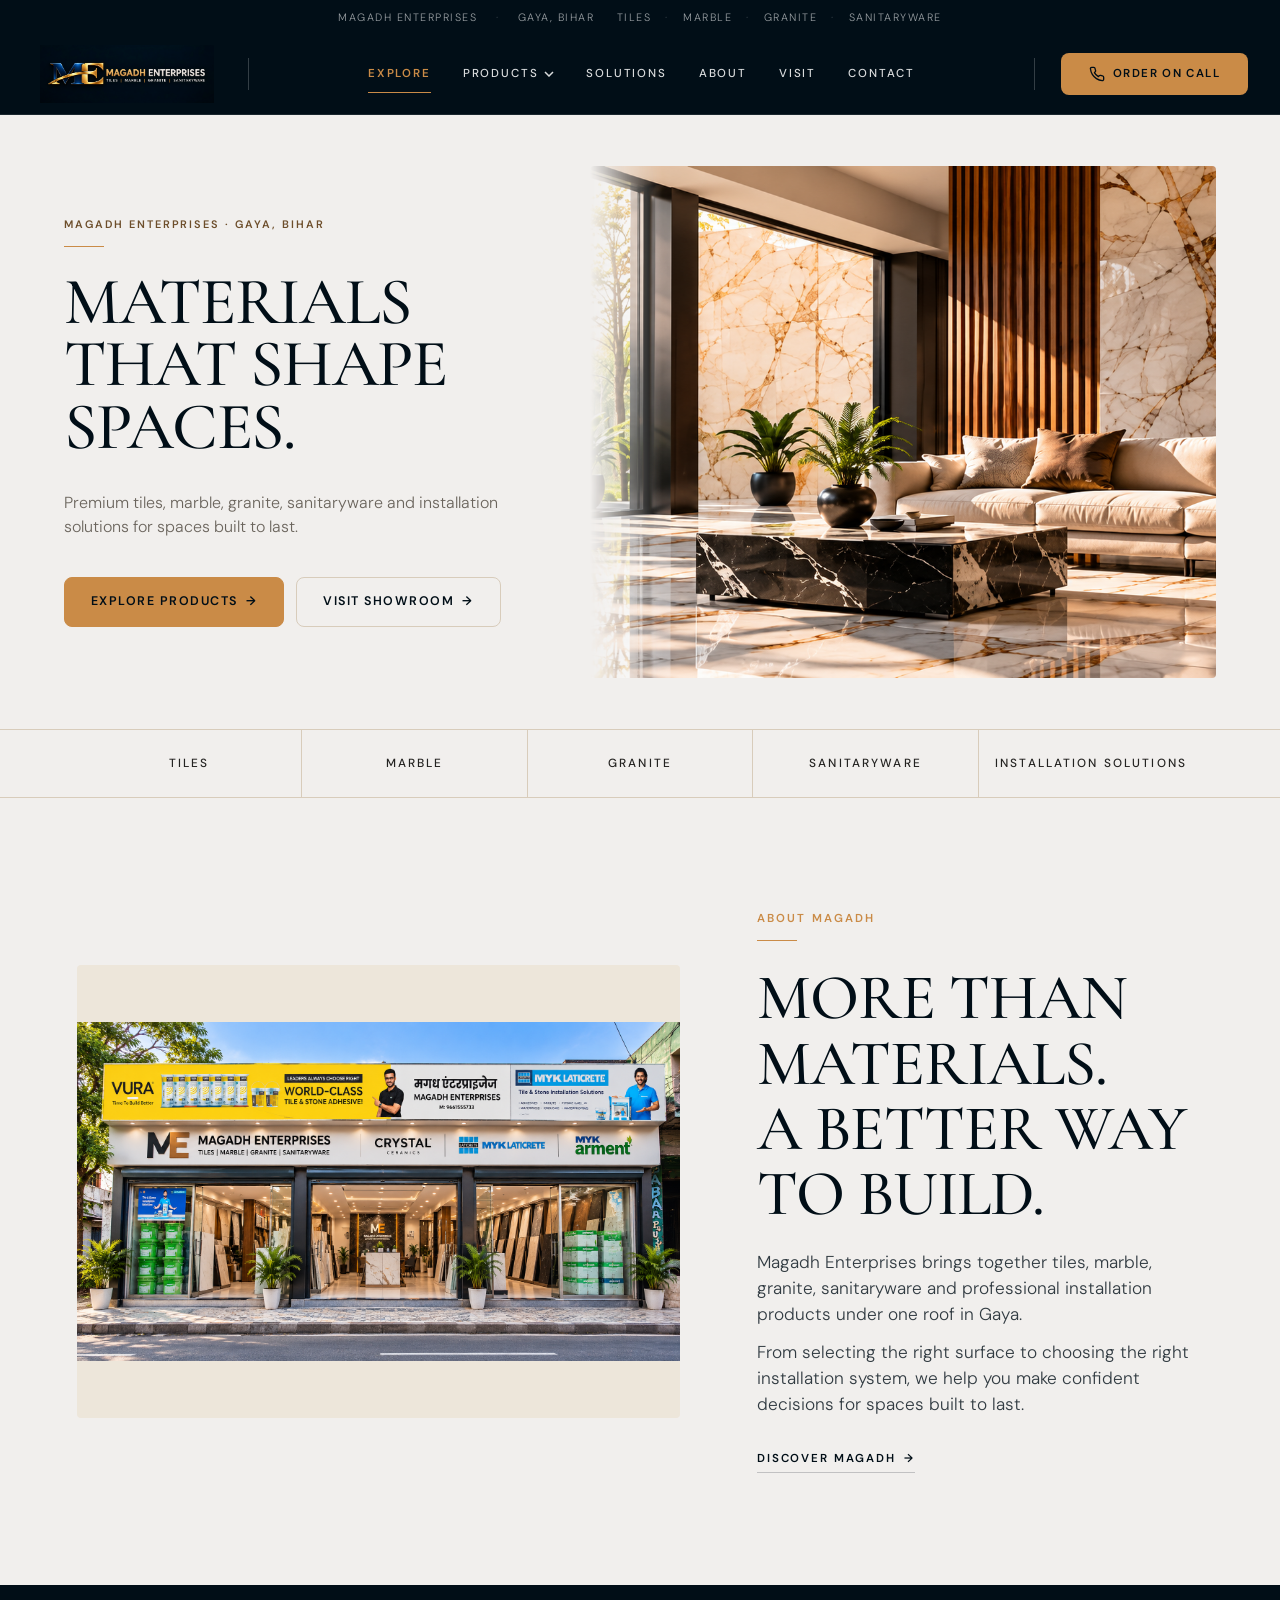
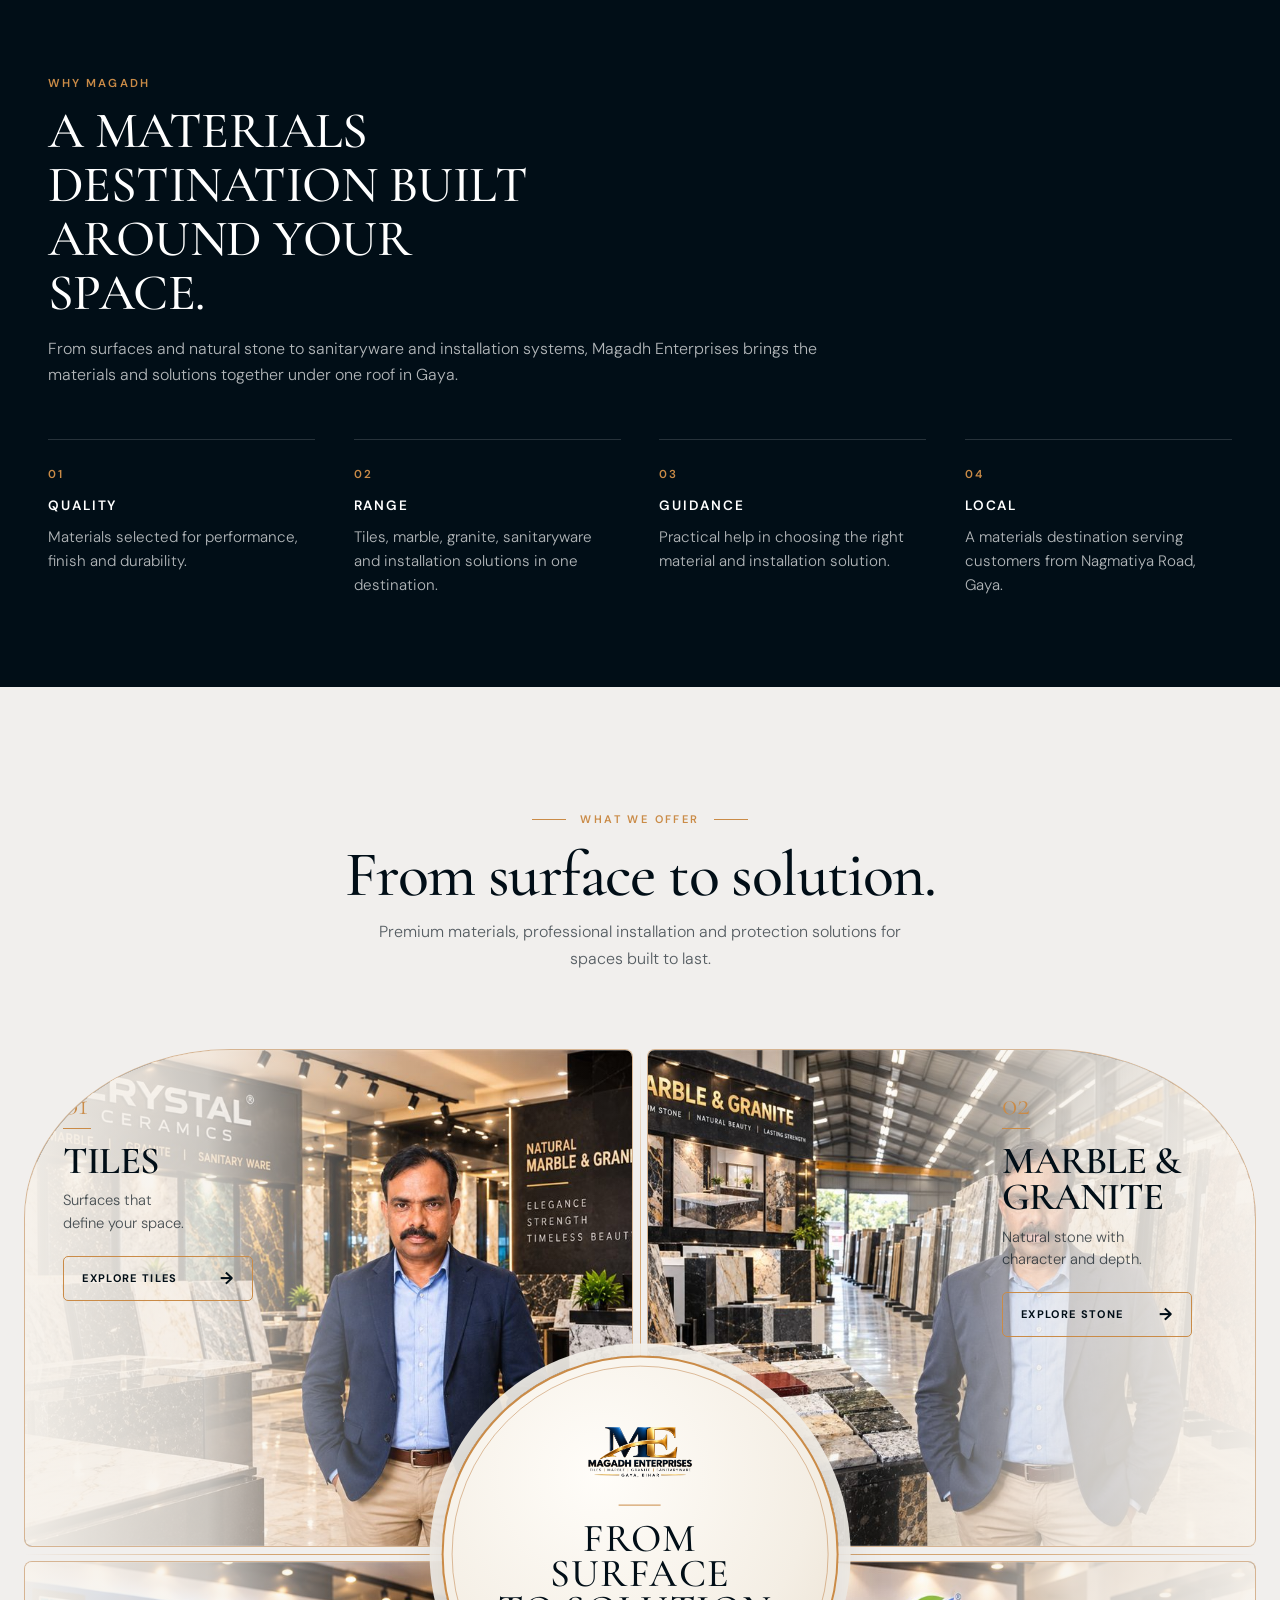
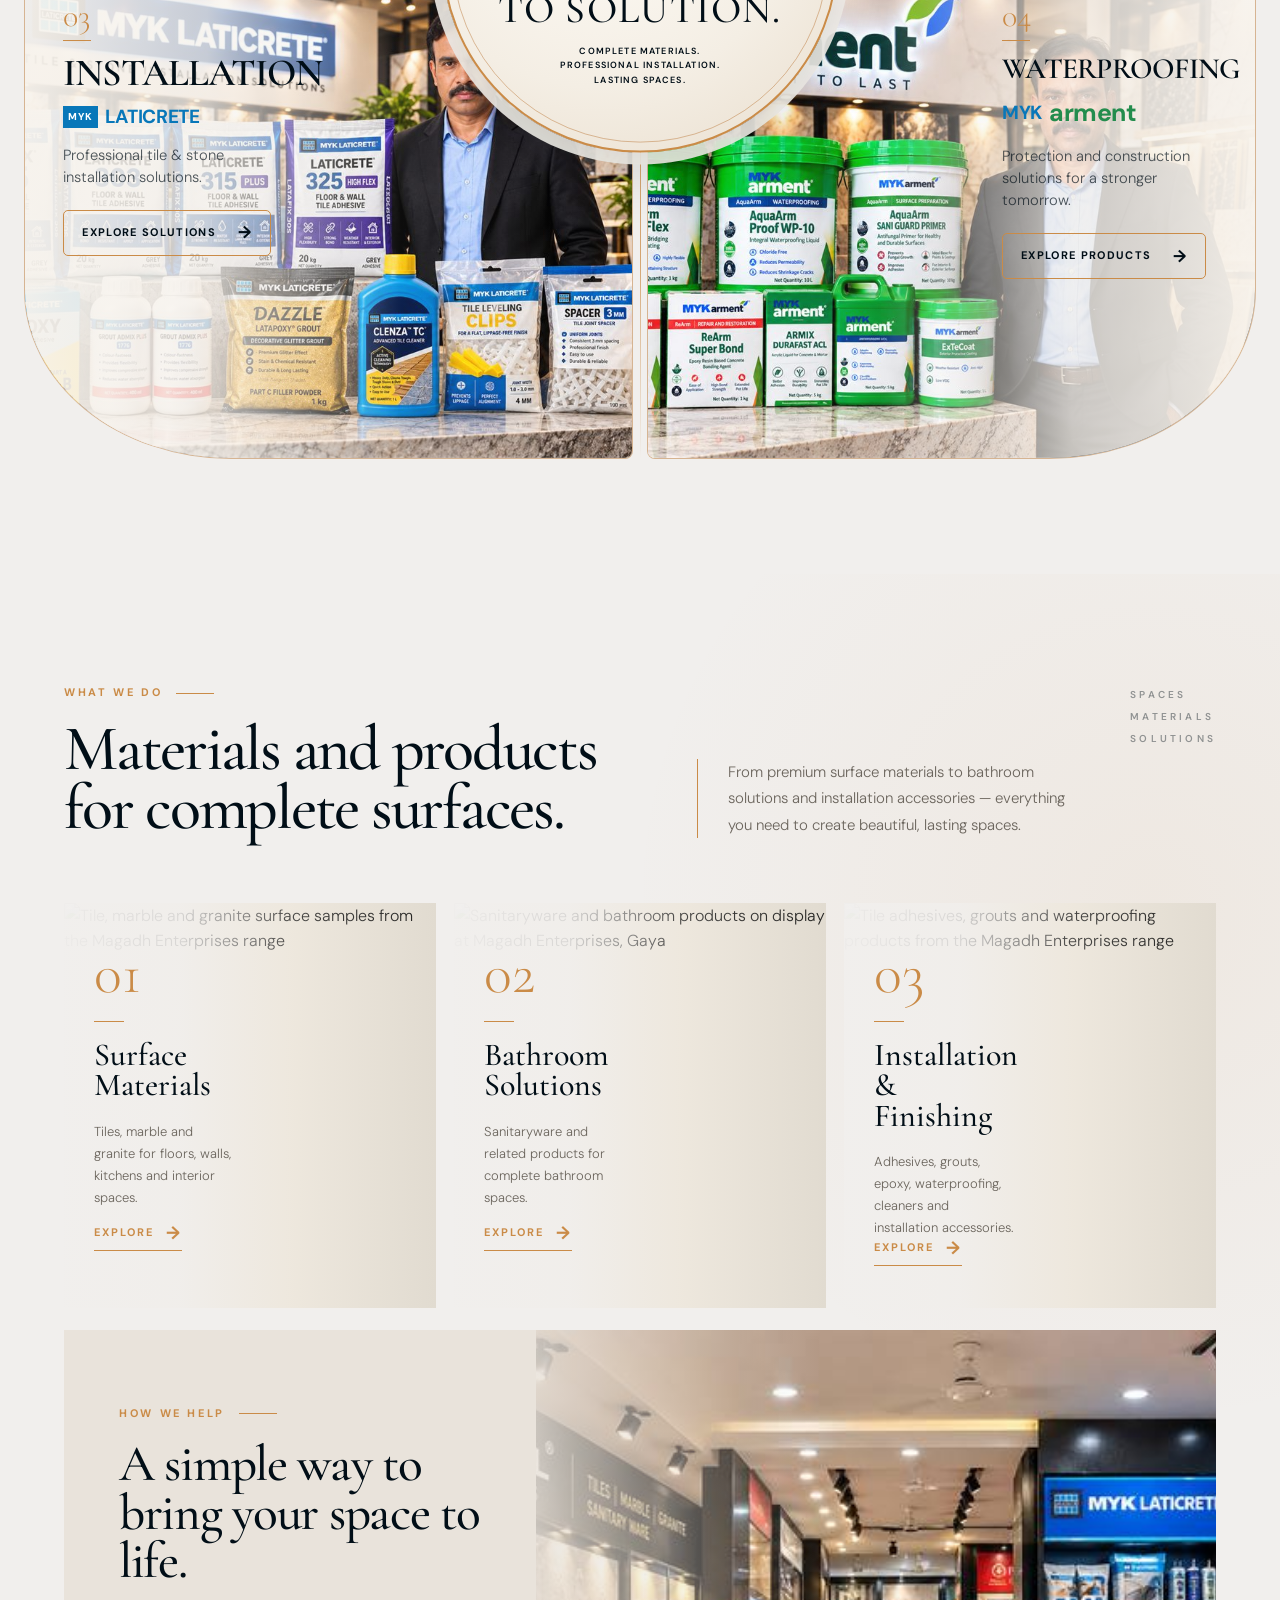
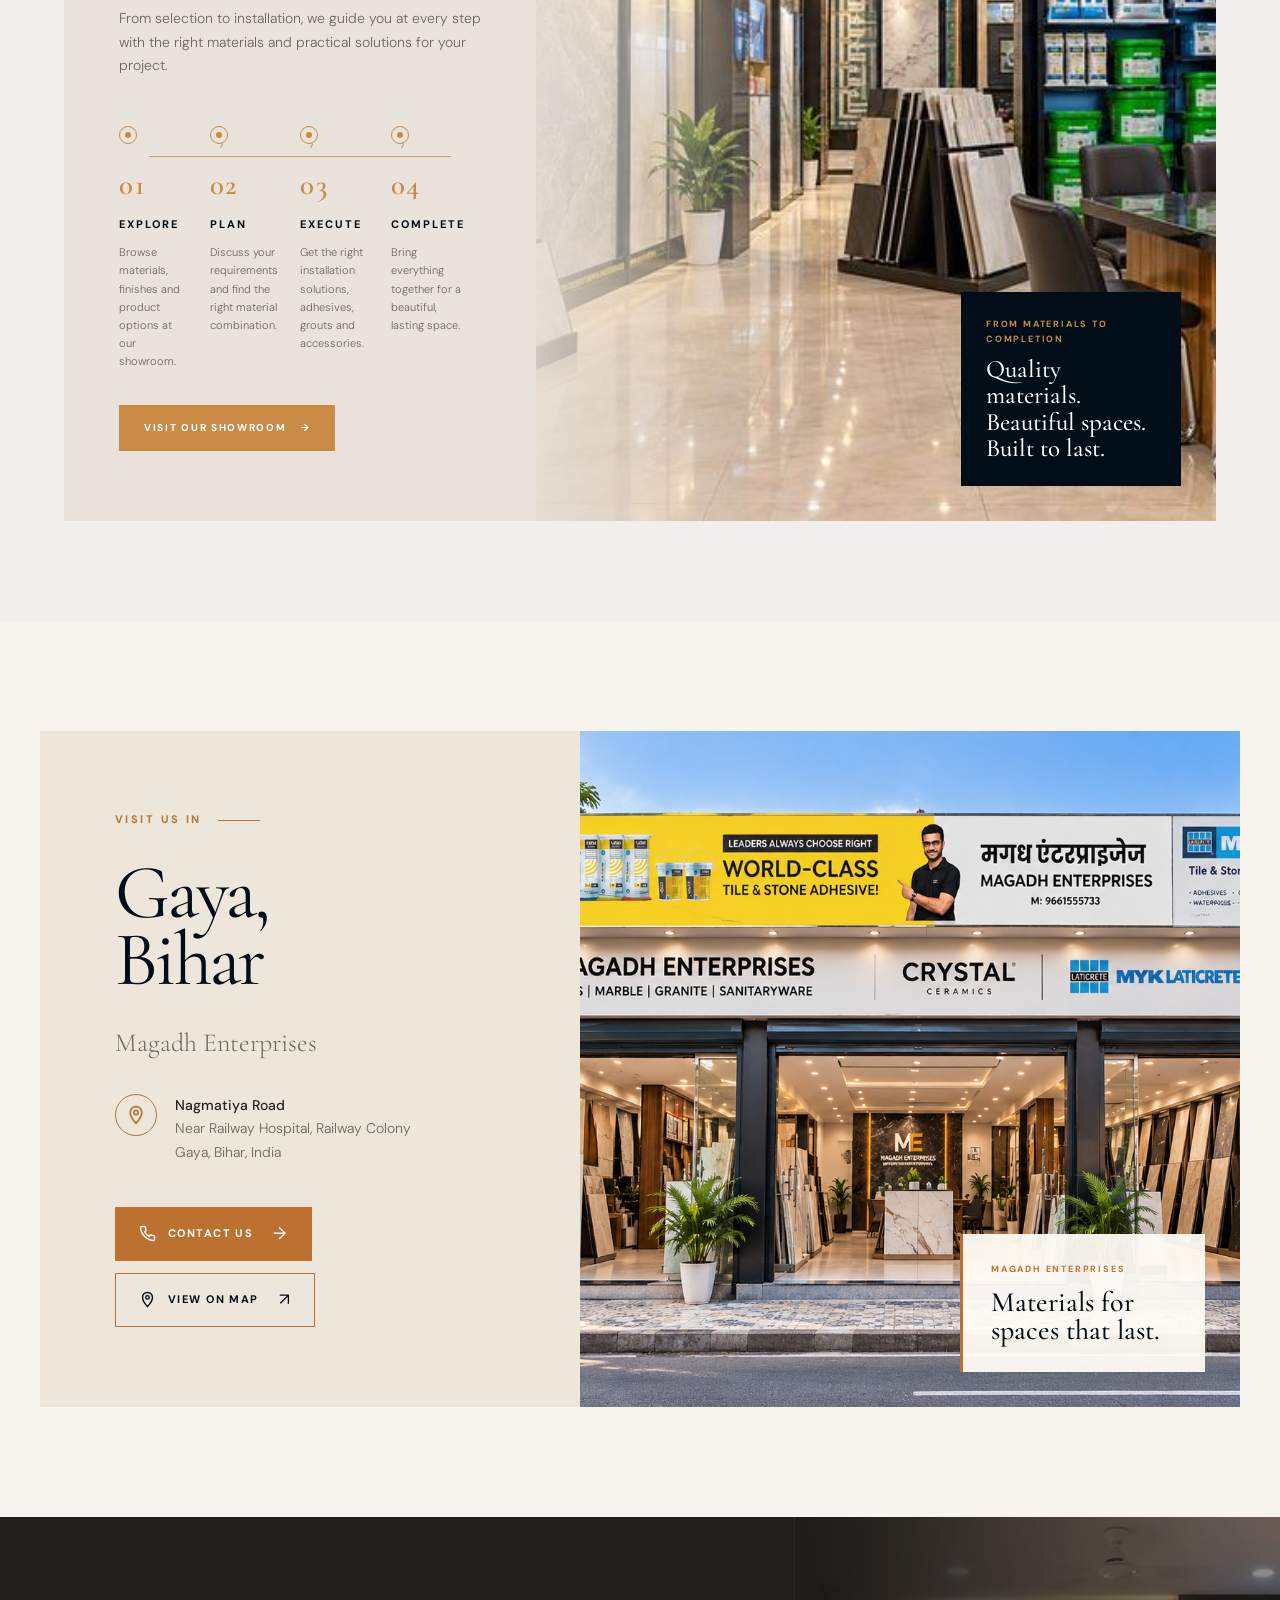
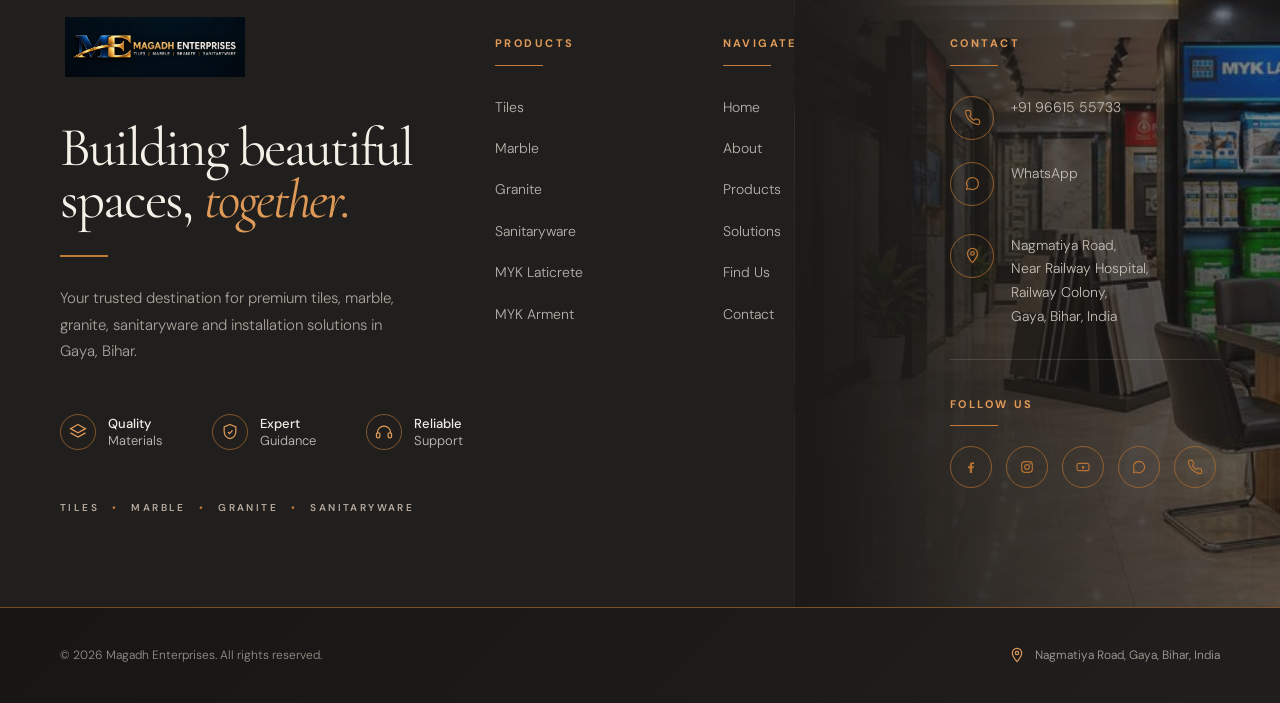
==== commit 64af50a8: "Update website design and mobile responsiveness" ====
--- a/index.html
+++ b/index.html
@@ -97,7 +97,7 @@
     <div class="header-inner">
       <a href="#main" class="brand logo-brand" aria-label="Magadh Enterprises — home">
         <img src="assets/images/branding/logo.png"
-           width="190" height="64"
+           width="190" height="95"
               alt="Magadh Enterprises - Tiles, Marble, Granite &amp; Sanitaryware" class="header-logo">
       </a>
 
@@ -567,7 +567,7 @@
       <div class="me-footer-brand">
         <a href="#main" class="me-footer-logo-link" aria-label="Magadh Enterprises — back to top">
           <img src="assets/images/branding/logo.png"
-               width="190" height="64"
+               width="190" height="95"
                alt="Magadh Enterprises - Tiles, Marble, Granite &amp; Sanitaryware" class="me-footer-logo" loading="lazy" decoding="async">
         </a>
         <h2 class="me-footer-tagline">Building beautiful<br>spaces, <em>together.</em></h2>
--- a/assets/css/styles.css
+++ b/assets/css/styles.css
@@ -385,9 +385,7 @@
   height: auto;
   max-height: 58px;
   object-fit: contain;
-  /* The master artwork ships on a black plate; screen drops the black
-     against the dark header so the mark blends instead of boxing. */
-  mix-blend-mode: screen;
+  background: transparent;
 }
 
 @media (max-width: 1024px) {
@@ -1336,9 +1334,7 @@
   max-height: 90px;
   margin-bottom: 10px;
   object-fit: contain;
-  /* Black-plate master on the ivory medallion: screen drops the plate so
-     the mark reads as a soft watermark instead of a dark rectangle. */
-  mix-blend-mode: screen;
+  background: transparent;
 }
 
 .material-center__line {
@@ -2383,9 +2379,8 @@
   width: 190px;
   height: auto;
   max-height: 60px;
+  object-fit: contain;
   background: transparent;
-  object-fit: contain;
-}
   margin-bottom: 1.25rem;
 }
 .footer-brand .brand-name { color: var(--cream); font-size: .88rem; letter-spacing: .14em; font-weight: 500; text-transform: uppercase; margin-bottom: .5rem }
@@ -2741,6 +2736,22 @@
   .wwd-num { font-size: 1.15rem }
 }
 
+/* At 320px the header row (logo + call button + hamburger) exceeds the
+   285px container by ~36px. Tighten gaps, compact the call button and step
+   the logo down so the row fits with margin to spare. */
+@media (max-width: 360px) {
+  .header-inner { gap: .5rem }
+  .header-logo { width: 105px }
+  .header-actions { gap: .5rem }
+  .nav-cta {
+    min-width: 0;
+    padding: .55rem .45rem;
+    font-size: .62rem;
+    letter-spacing: .06em;
+  }
+  .nav-cta-icon { width: 14px; height: 14px }
+}
+
 /* 16. Scroll reveal -------------------------------------------------------
    Progressive enhancement: the .js-reveal class is only ever added by script,
    and initReveal() bails out entirely under prefers-reduced-motion. With no
@@ -3880,7 +3891,9 @@
 @media (max-width: 1100px) {
   #what-we-do .wwd-intro { grid-template-columns: 1fr .8fr }
   #what-we-do .wwd-vertical { display: none }
-  #what-we-do .wwd-solution-body { width: 65% }
+  /* Three-up panels narrow to ~235px here while the serif headings stay
+     large; a wider copy column keeps words like INSTALLATION inside. */
+  #what-we-do .wwd-solution-body { width: 72% }
   #what-we-do .wwd-progress { grid-template-columns: 1fr }
   #what-we-do .wwd-visual { min-height: 480px }
 }
@@ -4244,7 +4257,7 @@
   height: auto;
   max-height: 60px;
   object-fit: contain;
-  mix-blend-mode: screen;
+  background: transparent;
 }
 
 .me-footer-tagline {
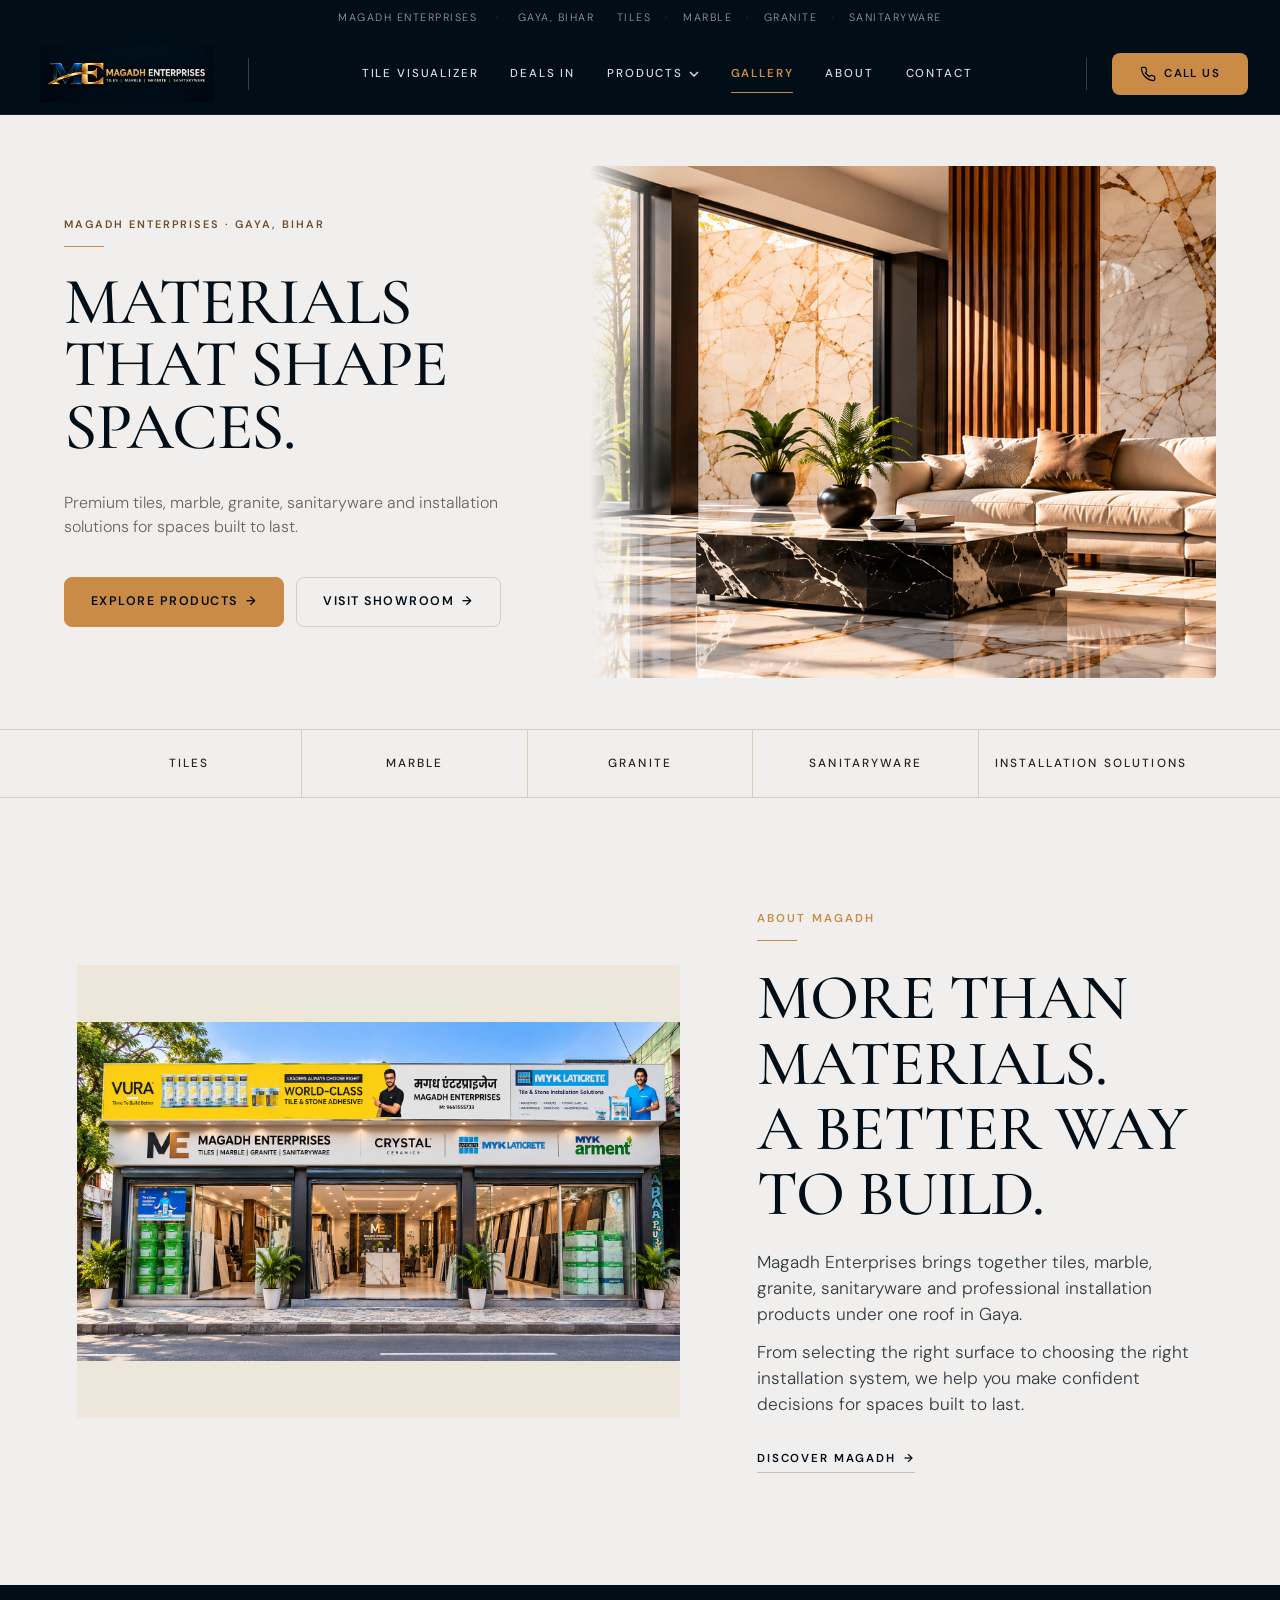
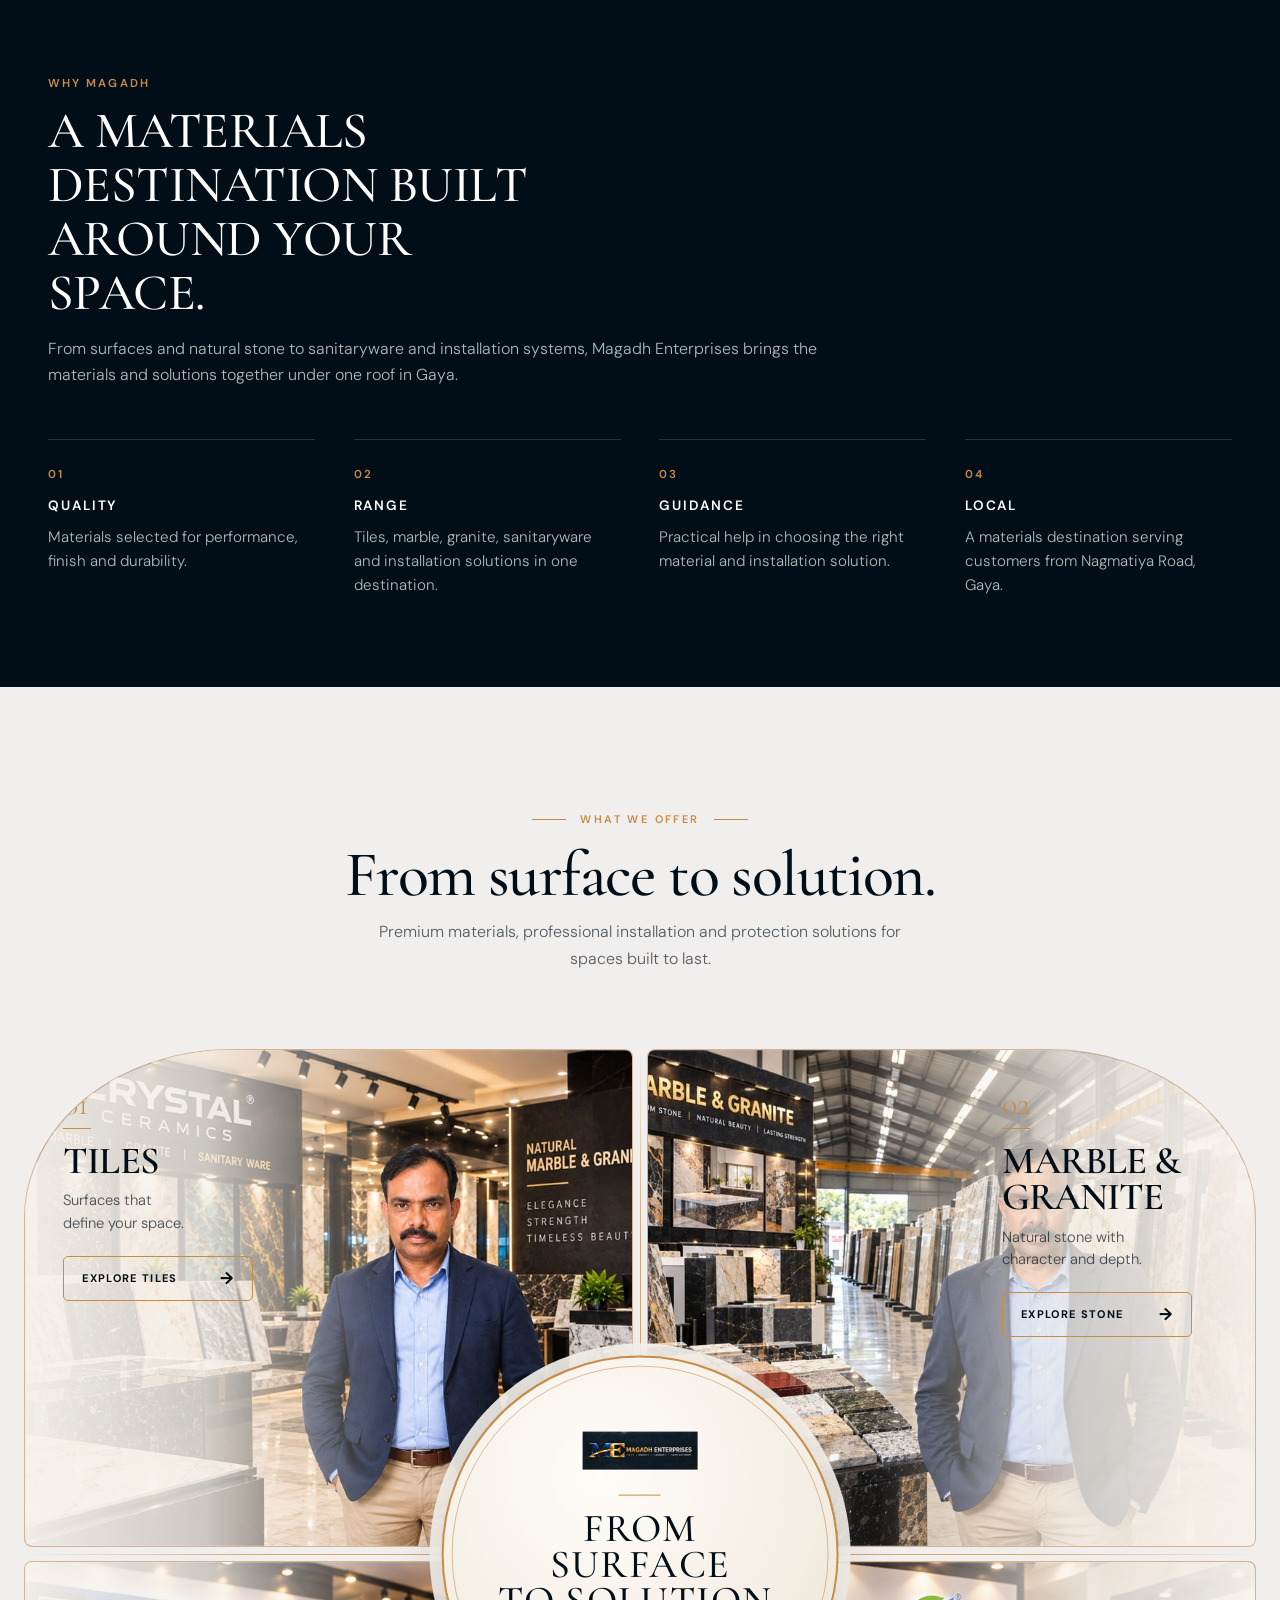
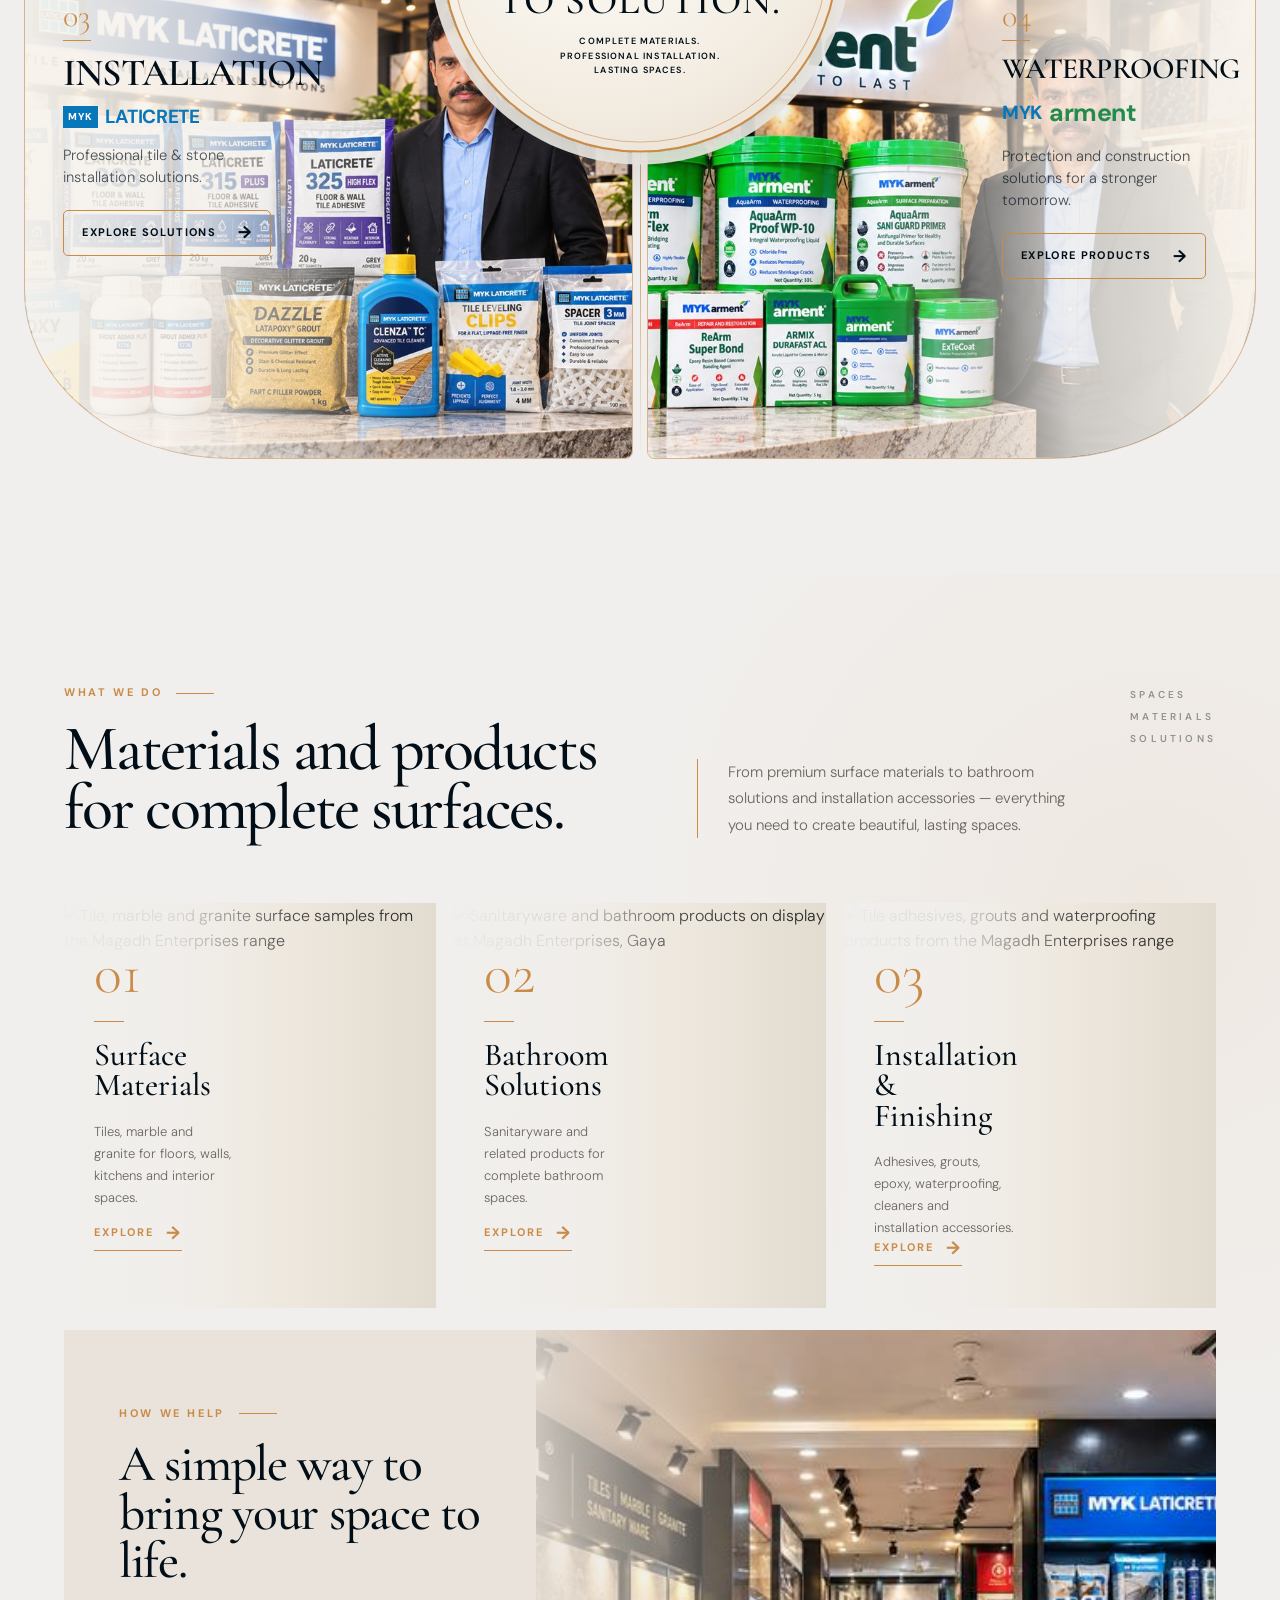
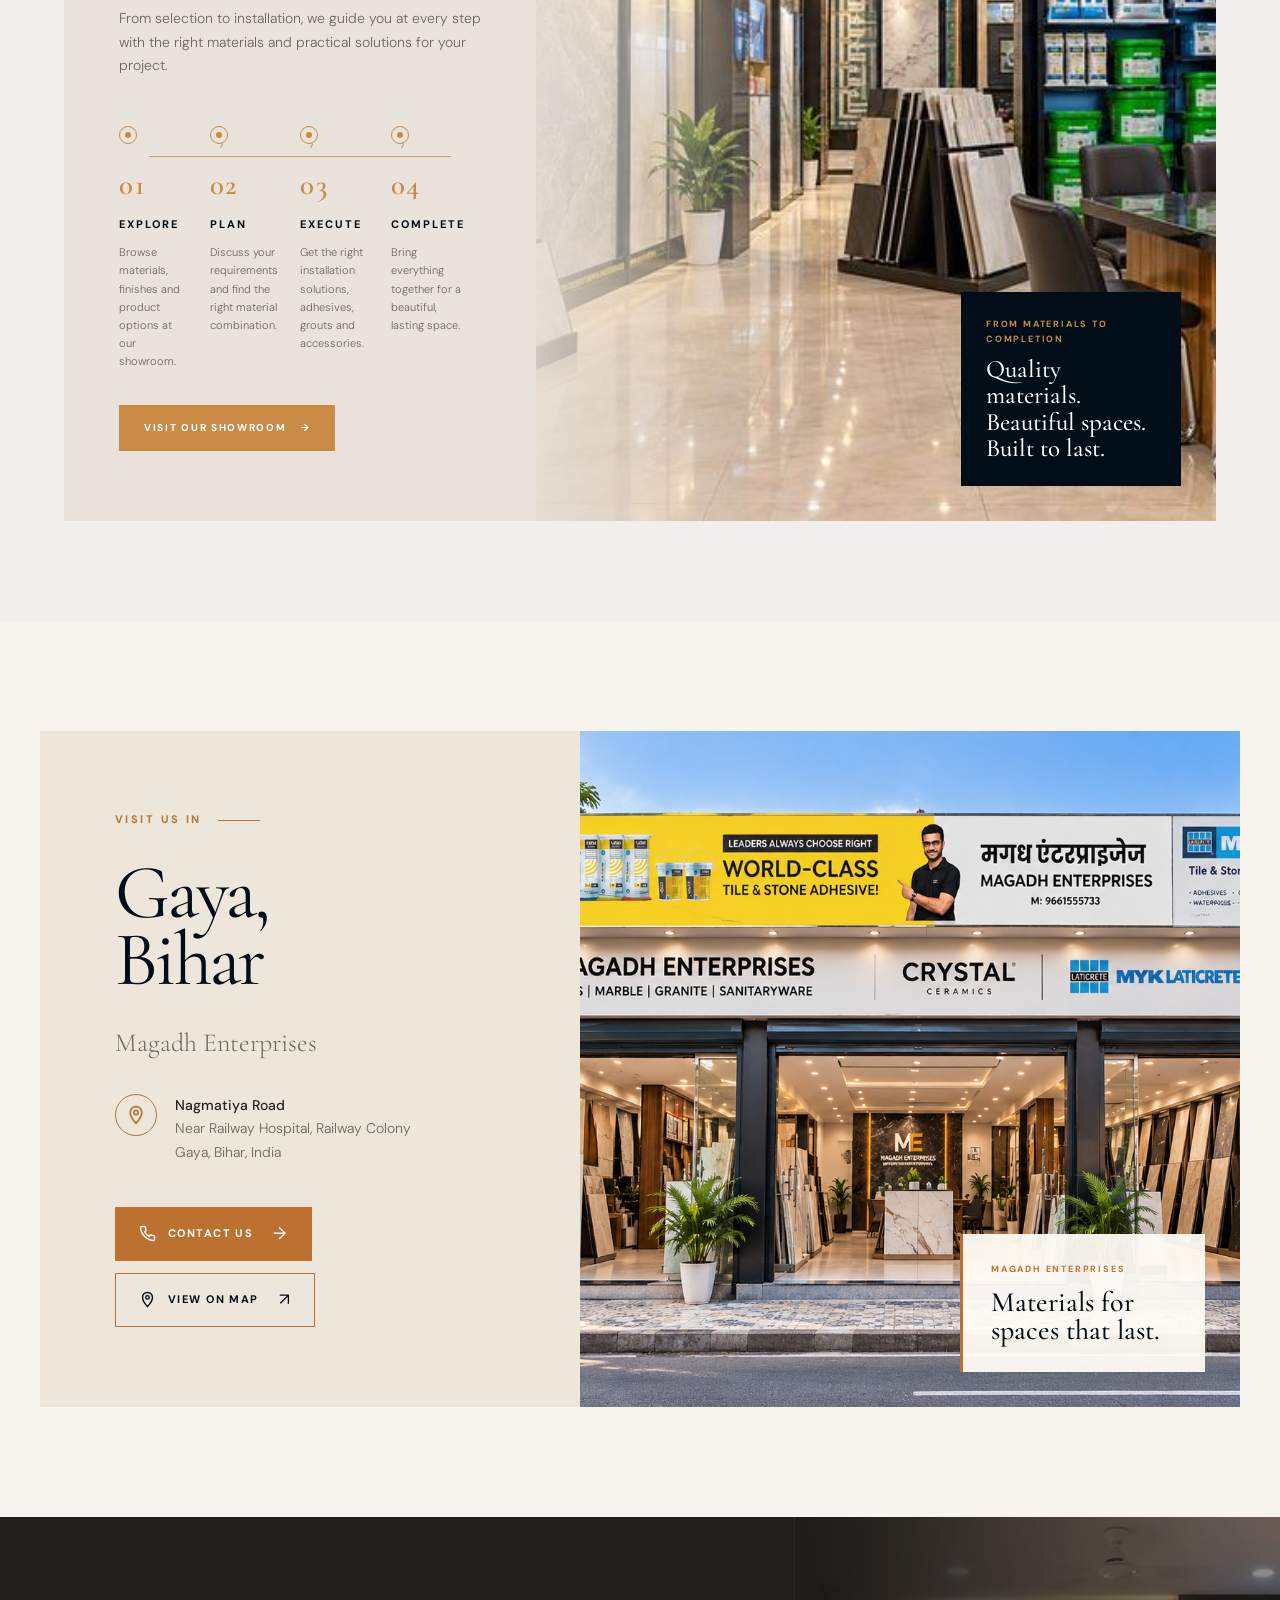
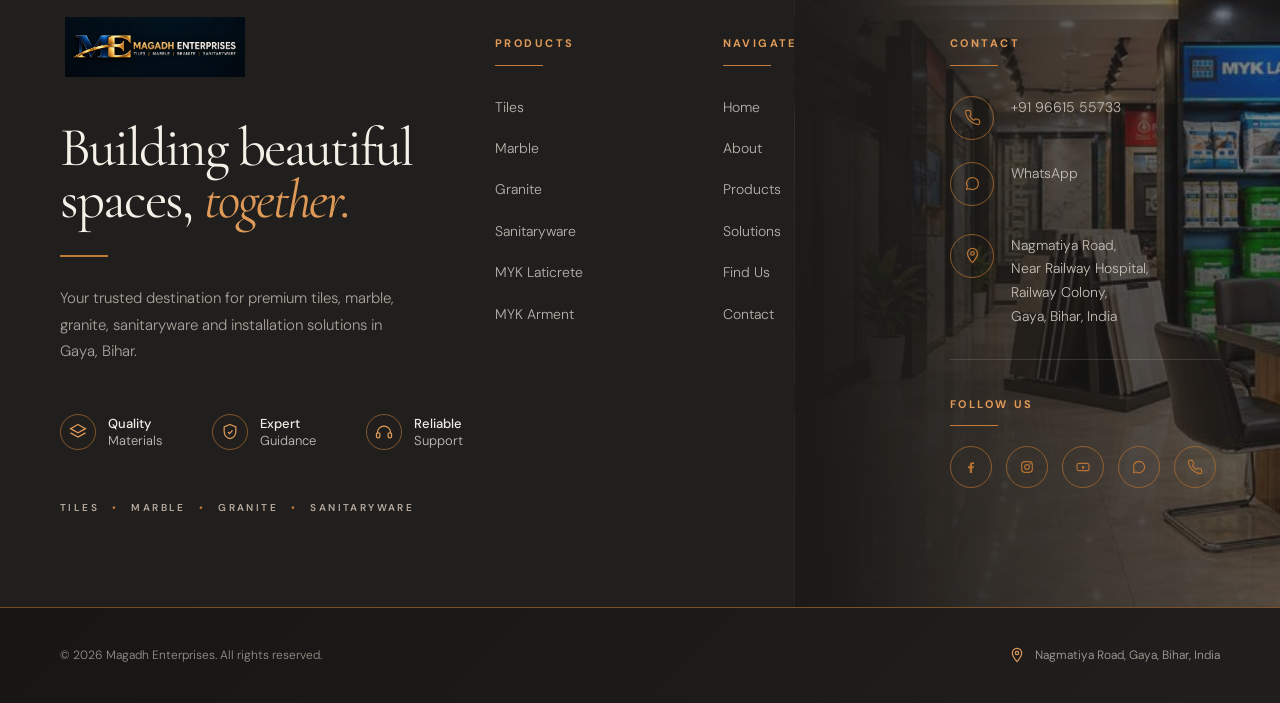
==== commit 877be021: "Update Magadh Enterprises website and release assets" ====
--- a/index.html
+++ b/index.html
@@ -11,6 +11,7 @@
 <link rel="canonical" href="https://magadhenterprises.netlify.app/">
 <meta name="theme-color" content="#E76F51">
 <meta name="robots" content="index, follow">
+<meta name="google-adsense-account" content="ca-pub-2608310326412608">
 
 <meta property="og:type" content="website">
 <meta property="og:site_name" content="Magadh Enterprises">
@@ -97,14 +98,15 @@
     <div class="header-inner">
       <a href="#main" class="brand logo-brand" aria-label="Magadh Enterprises — home">
         <img src="assets/images/branding/logo.png"
-           width="190" height="95"
+           width="190" height="64"
               alt="Magadh Enterprises - Tiles, Marble, Granite &amp; Sanitaryware" class="header-logo">
       </a>
 
       <span class="nav-separator" aria-hidden="true"></span>
 
       <nav class="site-nav" aria-label="Primary">
-        <a href="#main" class="nav-link">Explore</a>
+        <a href="tile-visualizer.html" class="nav-link">Tile Visualizer</a>
+        <a href="#deals" class="nav-link">Deals In</a>
         <div class="nav-item has-dropdown">
           <button class="nav-link nav-dropdown-toggle" type="button"
                   aria-expanded="false" aria-controls="products-mega">
@@ -168,18 +170,17 @@
             </div>
           </div>
         </div>
-        <a href="#what-we-do" class="nav-link">Solutions</a>
+        <a href="#what-we-do" class="nav-link">Gallery</a>
         <a href="#about" class="nav-link">About</a>
-        <a href="#find-us" class="nav-link">Visit</a>
         <a href="#contact" class="nav-link">Contact</a>
       </nav>
 
       <span class="nav-separator" aria-hidden="true"></span>
 
       <div class="header-actions">
-        <a href="tel:+919661555733" class="nav-cta btn" aria-label="Order on Call">
+        <a href="tel:+919661555733" class="nav-cta btn" aria-label="Call Us">
           <svg class="nav-cta-icon" width="16" height="16" viewBox="0 0 24 24" fill="none" stroke="currentColor" stroke-width="2" stroke-linecap="round" stroke-linejoin="round" aria-hidden="true"><path d="M22 16.92v3a2 2 0 0 1-2.18 2 19.79 19.79 0 0 1-8.63-3.07 19.5 19.5 0 0 1-6-6 19.79 19.79 0 0 1-3.07-8.67A2 2 0 0 1 4.11 2h3a2 2 0 0 1 2 1.72 12.84 12.84 0 0 0 .7 2.81 2 2 0 0 1-.45 2.11L8.09 9.91a16 16 0 0 0 6 6l1.27-1.27a2 2 0 0 1 2.11-.45 12.84 12.84 0 0 0 2.81.7A2 2 0 0 1 22 16.92z"/></svg>
-          Order on Call
+          Call Us
         </a>
         <button class="hamburger" id="hamburger" type="button"
                 aria-label="Open menu" aria-controls="mobile-nav" aria-expanded="false">
@@ -195,7 +196,8 @@
     <svg width="24" height="24" viewBox="0 0 24 24" fill="none" stroke="currentColor" stroke-width="2" stroke-linecap="round" aria-hidden="true"><path d="M18 6 6 18M6 6l12 12"/></svg>
   </button>
   <div class="mobile-nav-content">
-    <a href="#main" class="mobile-link">Explore</a>
+    <a href="tile-visualizer.html" class="mobile-link">Tile Visualizer</a>
+    <a href="#deals" class="mobile-link">Deals In</a>
     <div class="mobile-nav-group">
       <button class="mobile-link mobile-nav-toggle" type="button" aria-expanded="false" aria-controls="mobile-products">
         Products
@@ -212,9 +214,8 @@
         <a href="tile-care.html" class="mobile-sublink">Tile Care &amp; Accessories</a>
       </div>
     </div>
-    <a href="#what-we-do" class="mobile-link">Solutions</a>
+    <a href="#what-we-do" class="mobile-link">Gallery</a>
     <a href="#about" class="mobile-link">About</a>
-    <a href="#find-us" class="mobile-link">Visit</a>
     <a href="#contact" class="mobile-link">Contact</a>
   </div>
 </nav>
@@ -391,7 +392,7 @@
       <div class="material-center__ring material-center__ring--outer"></div>
       <div class="material-center__ring material-center__ring--inner"></div>
       <div class="material-center__content">
-        <img class="material-center__logo" src="assets/images/branding/logo2.png" sizes="145px" width="320" height="160" alt="Magadh Enterprises - Tiles, Marble, Granite &amp; Sanitaryware" loading="lazy" decoding="async">
+        <img class="material-center__logo" src="assets/images/branding/logo.png" sizes="145px" width="320" height="107" alt="Magadh Enterprises - Tiles, Marble, Granite &amp; Sanitaryware" loading="lazy" decoding="async">
         <span class="material-center__line"></span>
         <h3>FROM SURFACE<br>TO SOLUTION.</h3>
         <p>COMPLETE MATERIALS.<br>PROFESSIONAL INSTALLATION.<br>LASTING SPACES.</p>
@@ -399,6 +400,14 @@
     </div>
   </div>
 </section>
+
+<!-- =========================================================================
+     ADVERTISING — HOMEPAGE BANNER (below Products, above Solutions).
+     Collapsed and empty until configured in assets/js/ads.js. Do not add a
+     guessed ca-pub-... or ad-unit id here.
+     ========================================================================= -->
+<div class="ad-slot ad-slot--banner" data-ad-slot-name="homeBanner" aria-hidden="true"></div>
+
 <!-- WHAT WE DO -->
 <section class="section what-we-do" id="what-we-do" aria-labelledby="what-we-do-heading">
   <div class="wwd-wrap">
@@ -511,6 +520,24 @@
   </div>
 </section>
 
+<!-- =========================================================================
+     ADVERTISING — LOWER-PAGE BANNER (before Contact). Placed on its own row,
+     away from the phone / WhatsApp / directions controls. Collapsed until
+     configured in assets/js/ads.js.
+     ========================================================================= -->
+<div class="ad-slot ad-slot--banner" data-ad-slot-name="homeLower" aria-hidden="true"></div>
+
+<!-- =========================================================================
+     ADVERTISING — REUSABLE CONTENT-PAGE SLOT (template, not rendered here).
+     No article/informational page exists yet, so this is a copy-paste
+     component for future content pages. To use it:
+       1. paste the div below into a prose column on the content page;
+       2. add <script src="assets/js/ads.js" defer></script> to that page;
+       3. set CONFIG.slots.content in assets/js/ads.js to the real ad-unit id.
+
+     <div class="ad-slot ad-slot--content" data-ad-slot-name="content" aria-hidden="true"></div>
+     ========================================================================= -->
+
 <!-- LOCATION / CONTACT — single unified section (keeps the visit + contact anchors) -->
 <section class="me-location-section" id="visit" aria-labelledby="visit-heading">
   <div class="me-location-inner">
@@ -567,7 +594,7 @@
       <div class="me-footer-brand">
         <a href="#main" class="me-footer-logo-link" aria-label="Magadh Enterprises — back to top">
           <img src="assets/images/branding/logo.png"
-               width="190" height="95"
+               width="190" height="64"
                alt="Magadh Enterprises - Tiles, Marble, Granite &amp; Sanitaryware" class="me-footer-logo" loading="lazy" decoding="async">
         </a>
         <h2 class="me-footer-tagline">Building beautiful<br>spaces, <em>together.</em></h2>
@@ -678,5 +705,7 @@
 <script src="assets/js/config.js" defer></script>
 <script src="assets/js/products.js" defer></script>
 <script src="assets/js/main.js" defer></script>
+<!-- Advertising slots. Inert until a real AdSense publisher ID is set. -->
+<script src="assets/js/ads.js" defer></script>
 </body>
 </html>
--- a/assets/css/styles.css
+++ b/assets/css/styles.css
@@ -902,6 +902,10 @@
   padding-block: clamp(4rem, 7vw, 6rem);
 }
 
+@media (max-width: 768px) {
+  .trust-section { padding-block: 3.5rem }
+}
+
 .trust-section .trust-label {
   font-family: var(--sans);
   font-size: .72rem;
@@ -1423,7 +1427,7 @@
 }
 
 @media (max-width: 620px) {
-  .material-solutions { padding: 70px 0 }
+  .material-solutions { padding: 56px 0 }
   .material-solutions__intro {
     width: min(100% - 32px, 500px);
     margin-bottom: 40px;
@@ -3363,17 +3367,38 @@
   justify-content: center;
   flex-wrap: wrap;
   gap: .9rem 1.5rem;
-  font-family: var(--font-display);
-  font-size: clamp(1.4rem, 2.4vw, 2rem);
-  font-weight: 500;
-  letter-spacing: .02em;
-  color: var(--color-dark);
   margin: 0;
 }
 
-.tiles-brands-names span[aria-hidden="true"] {
-  color: var(--color-gold);
-  font-size: 1rem;
+.tiles-brands-logo {
+  height: 3rem;
+  width: auto;
+  min-width: 5.5rem;
+  max-width: 11rem;
+  object-fit: contain;
+  background: var(--color-white);
+  border-radius: 8px;
+  padding: .4rem .75rem;
+  box-shadow: 0 1px 3px rgba(1, 14, 23, .06);
+}
+
+.tiles-brands-sep {
+  width: 1px;
+  height: 2rem;
+  background: var(--color-gold);
+  opacity: .55;
+}
+
+@media (max-width: 480px) {
+  .tiles-brands-logo {
+    height: 2rem;
+    min-width: 4rem;
+    max-width: 8rem;
+    padding: .3rem .5rem;
+  }
+  .tiles-brands-sep {
+    height: 1.4rem;
+  }
 }
 
 /* Collection header + material grid. */
@@ -3899,7 +3924,7 @@
 }
 
 @media (max-width: 800px) {
-  #what-we-do { padding: 75px 22px }
+  #what-we-do { padding: 56px 22px }
   #what-we-do .wwd-intro {
     grid-template-columns: 1fr;
     gap: 25px;
@@ -4155,12 +4180,12 @@
 }
 
 @media (max-width: 900px) {
-  .me-location-section { padding: 70px 0 }
+  .me-location-section { padding: 56px 0 }
   .me-location-inner {
     width: calc(100% - 32px);
     grid-template-columns: 1fr;
   }
-  .me-location-content { padding: 55px 35px }
+  .me-location-content { padding: 48px 35px }
   .me-location-visual { min-height: 420px }
   .me-location-content h2 { font-size: clamp(54px, 13vw, 78px) }
 }
@@ -4545,6 +4570,13 @@
     max-width: none;
   }
   .me-footer-contact .me-footer-heading { grid-column: 1 / -1 }
+  /* Phone/WhatsApp/address rows span the full width; at ~150px
+     half-columns even a phone number wraps word-by-word. */
+  .me-footer-contact > a.me-footer-contact-item,
+  .me-footer-contact .me-footer-address {
+    grid-column: 1 / -1;
+    max-width: 560px;
+  }
   .me-footer-contact-divider { grid-column: 1 / -1 }
   .me-footer-follow-heading { grid-column: 1 }
   .me-footer-social { grid-column: 2 }
@@ -4564,29 +4596,37 @@
   .me-footer-content {
     width: calc(100% - 40px);
     min-height: auto;
-    padding: 70px 0 55px;
+    padding: 48px 0 40px;
     display: flex;
     flex-direction: column;
-    gap: 55px;
+    gap: 36px;
   }
   .me-footer-brand { max-width: none }
+  .me-footer-logo-link { margin-bottom: 28px }
   .me-footer-logo { width: 165px; max-height: 55px }
   .me-footer-tagline { font-size: 48px }
+  .me-footer-accent { margin: 22px 0 20px }
   .me-footer-trust {
     flex-direction: column;
     align-items: flex-start;
     gap: 20px;
+    margin-top: 32px;
   }
   .me-footer-trust-divider { display: none }
   .me-footer-category-line {
     flex-wrap: wrap;
     line-height: 2;
+    margin-top: 32px;
   }
   .me-footer-column { padding-top: 0 }
   .me-footer-contact { display: block }
   .me-footer-contact .me-footer-heading { display: inline-flex }
-  .me-footer-contact-divider { margin: 35px 0 }
-  .me-footer-social { margin-top: 20px }
+  .me-footer-contact-item > span:last-child {
+    flex: 1 1 auto;
+    min-width: 0;
+  }
+  .me-footer-contact-divider { margin: 24px 0 }
+  .me-footer-social { margin-top: 12px }
   .me-footer-social a {
     width: 40px;
     height: 40px;
@@ -4629,3 +4669,58 @@
     transform: none;
   }
 }
+
+/* ============================================================================
+   ADVERTISING SLOTS (Google AdSense-ready) -----------------------------------
+   Reserved, responsive containers for future AdSense units. They are collapsed
+   (display:none) until assets/js/ads.js receives a real publisher ID + ad-unit
+   IDs, so the page NEVER shows an empty ad box or a blank band. Ads are kept on
+   their own full-width rows, away from buttons, navigation and floating
+   controls, and are not sticky/floating.
+
+   To remove advertising entirely: delete this block, assets/js/ads.js and its
+   single <script> tag in the page. Nothing else depends on it.
+   ============================================================================ */
+.ad-slot { display: none }
+
+/* Only rendered once ads.js has built the unit, i.e. real IDs are configured. */
+.ad-slot.is-active { display: block }
+
+.ad-slot__inner {
+  width: min(100% - (var(--container-gutter) * 2), var(--container-max));
+  margin-inline: auto;
+  padding-block: clamp(2rem, 4vw, 3.25rem);
+  display: flex;
+  flex-direction: column;
+  align-items: center;
+  gap: .55rem;
+}
+
+/* Small disclosure label, only visible when a unit is live. */
+.ad-slot__label {
+  font-family: var(--sans);
+  font-size: .625rem;
+  font-weight: 500;
+  line-height: 1;
+  letter-spacing: .2em;
+  text-transform: uppercase;
+  color: var(--muted);
+}
+
+/* The ad frame itself. Width is fluid; the max-widths match the responsive
+   AdSense formats so small screens shrink instead of overflowing. */
+.ad-slot .adsbygoogle {
+  display: block;
+  width: 100%;
+  max-width: 970px;
+  overflow: hidden;
+}
+
+/* Content-page variant: sits inside a prose column, so it stays narrower. */
+.ad-slot--content .ad-slot__inner { padding-block: clamp(1.5rem, 3vw, 2.5rem) }
+.ad-slot--content .adsbygoogle { max-width: 728px }
+
+@media (max-width: 560px) {
+  .ad-slot__inner { padding-block: clamp(1.5rem, 6vw, 2.25rem) }
+  .ad-slot .adsbygoogle { max-width: 100% }
+}
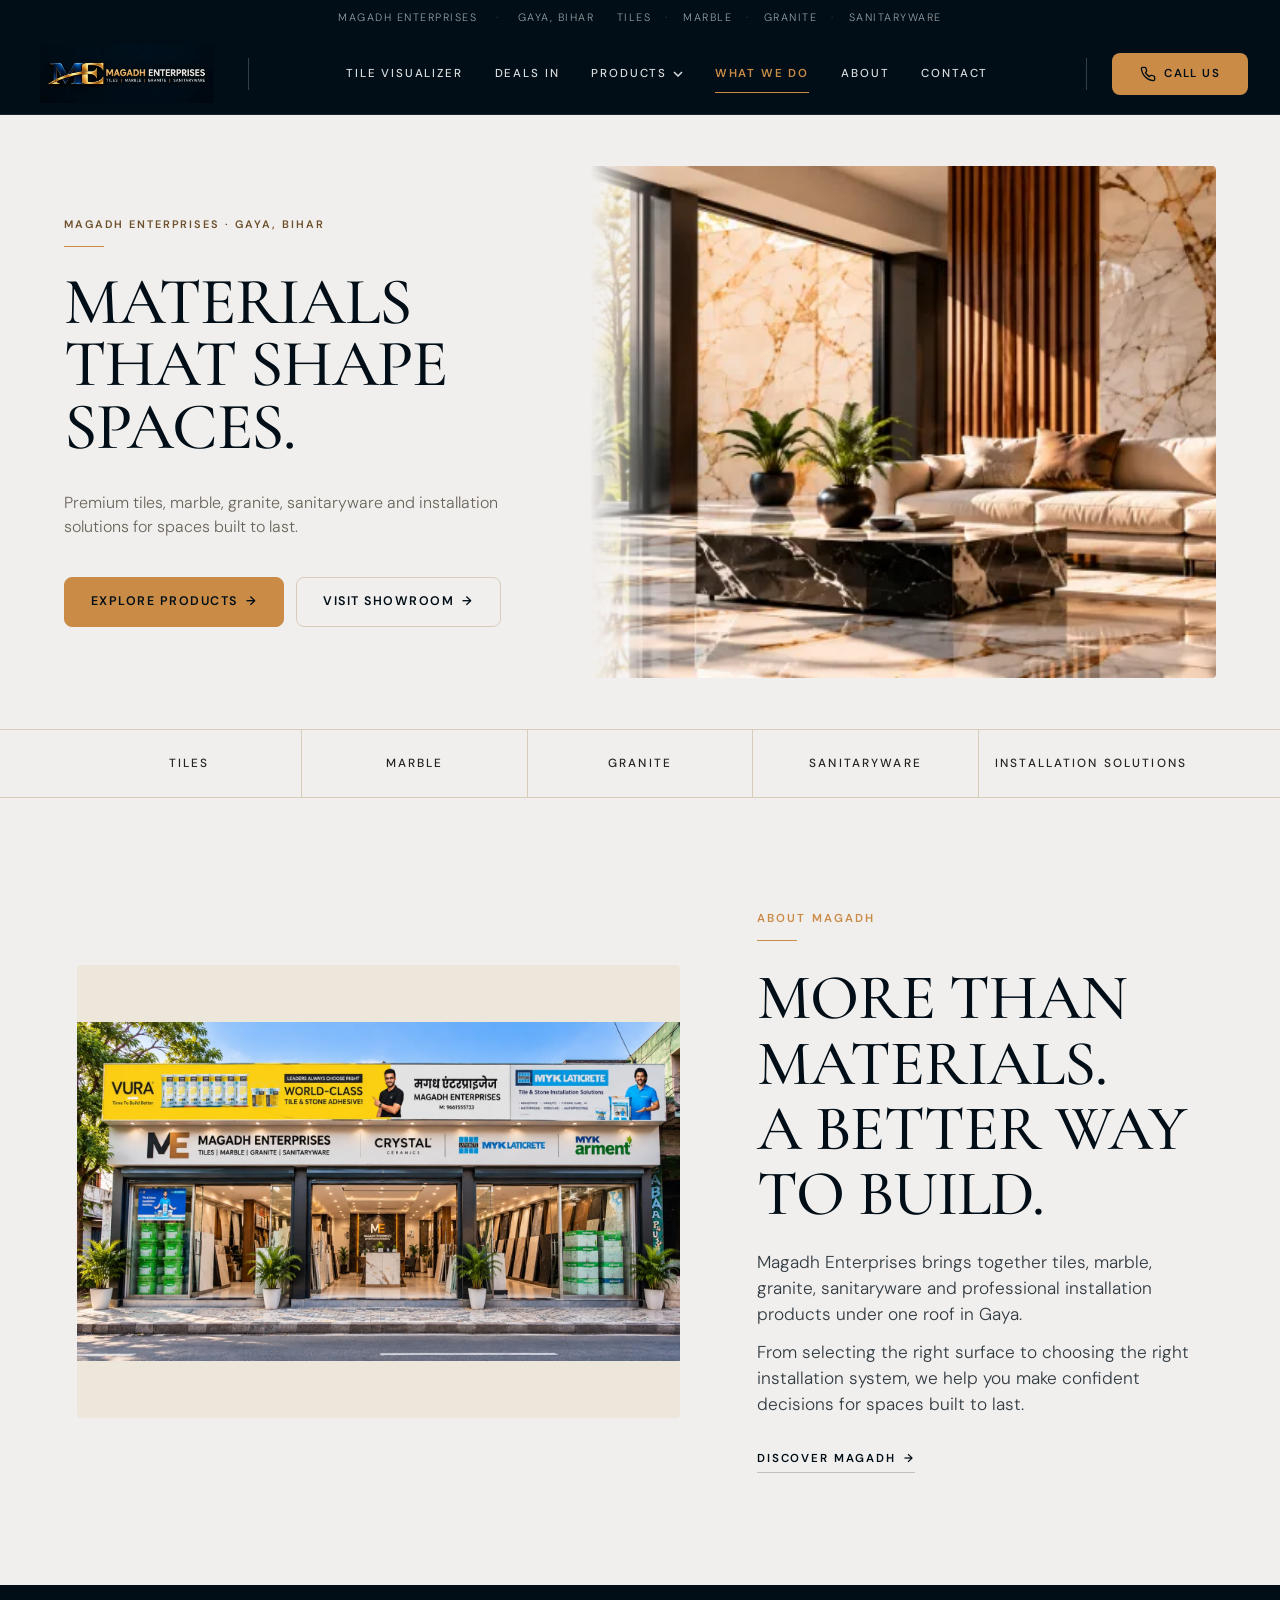
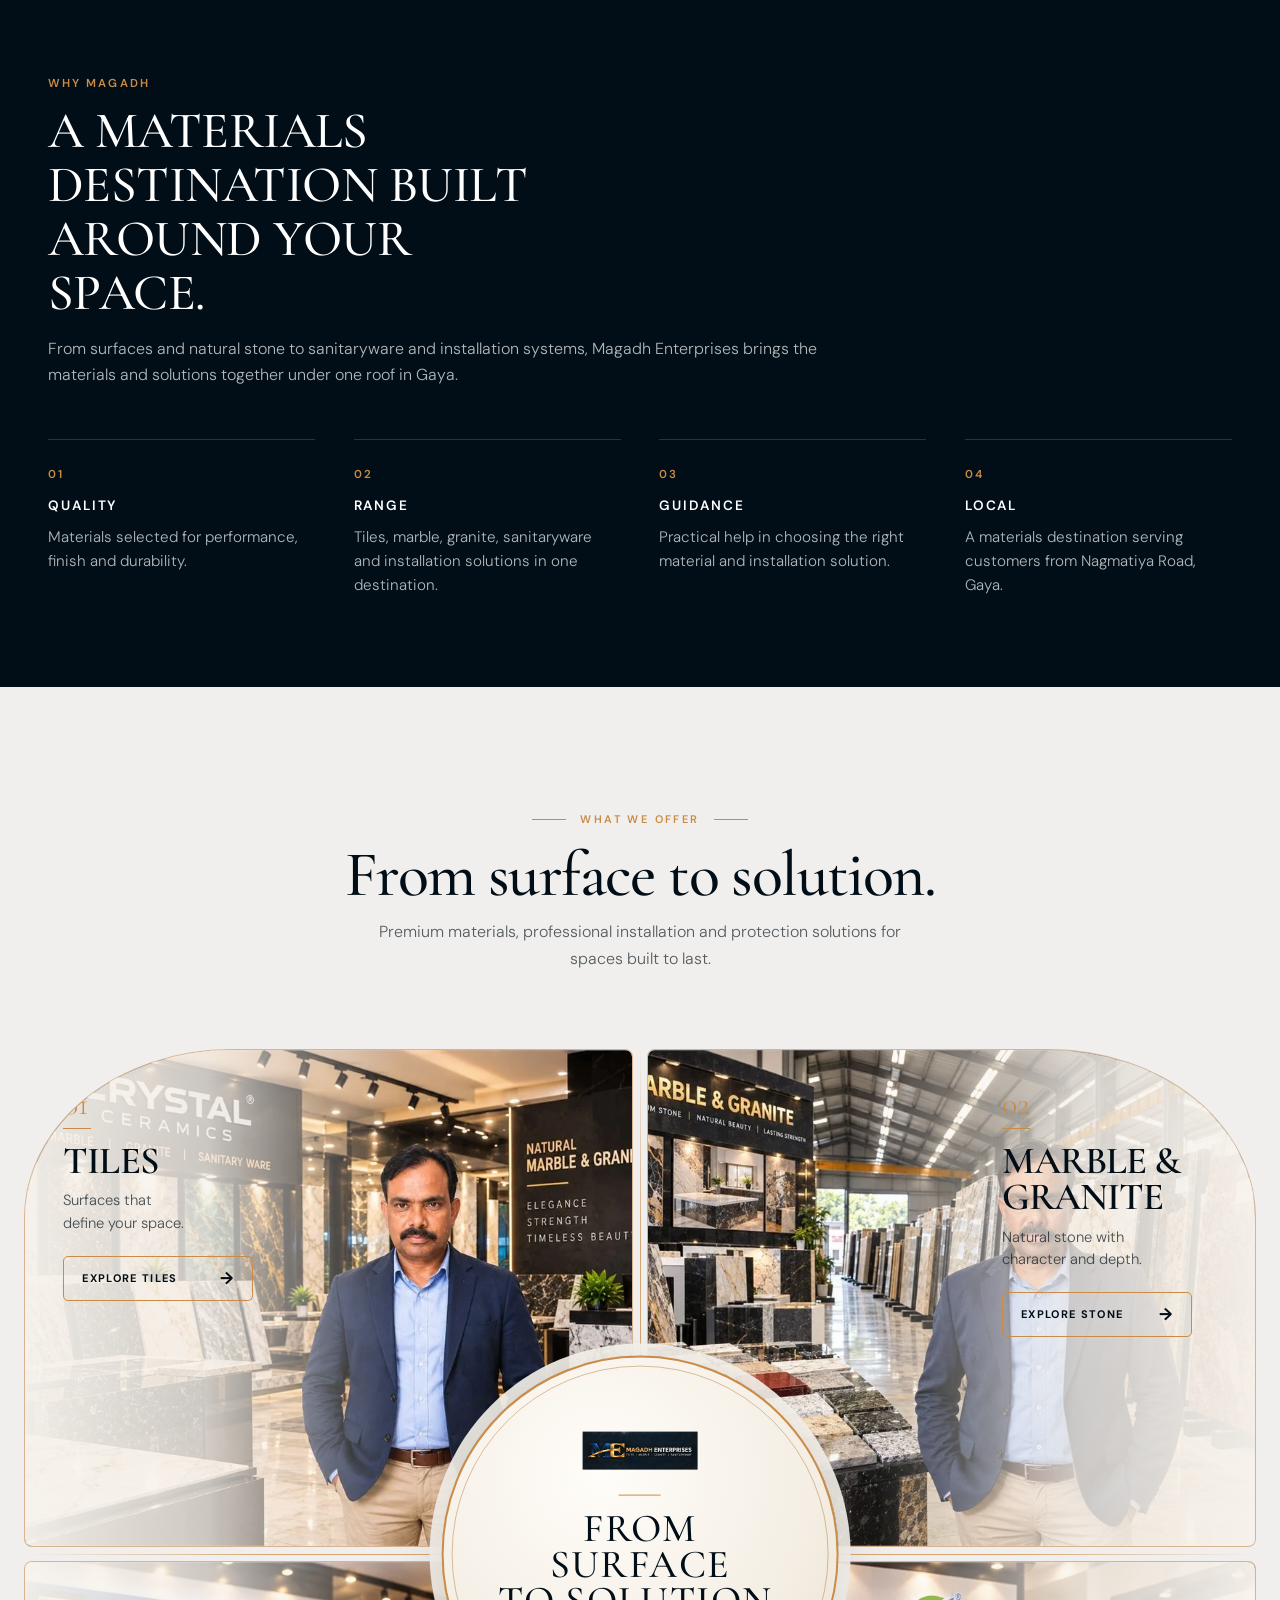
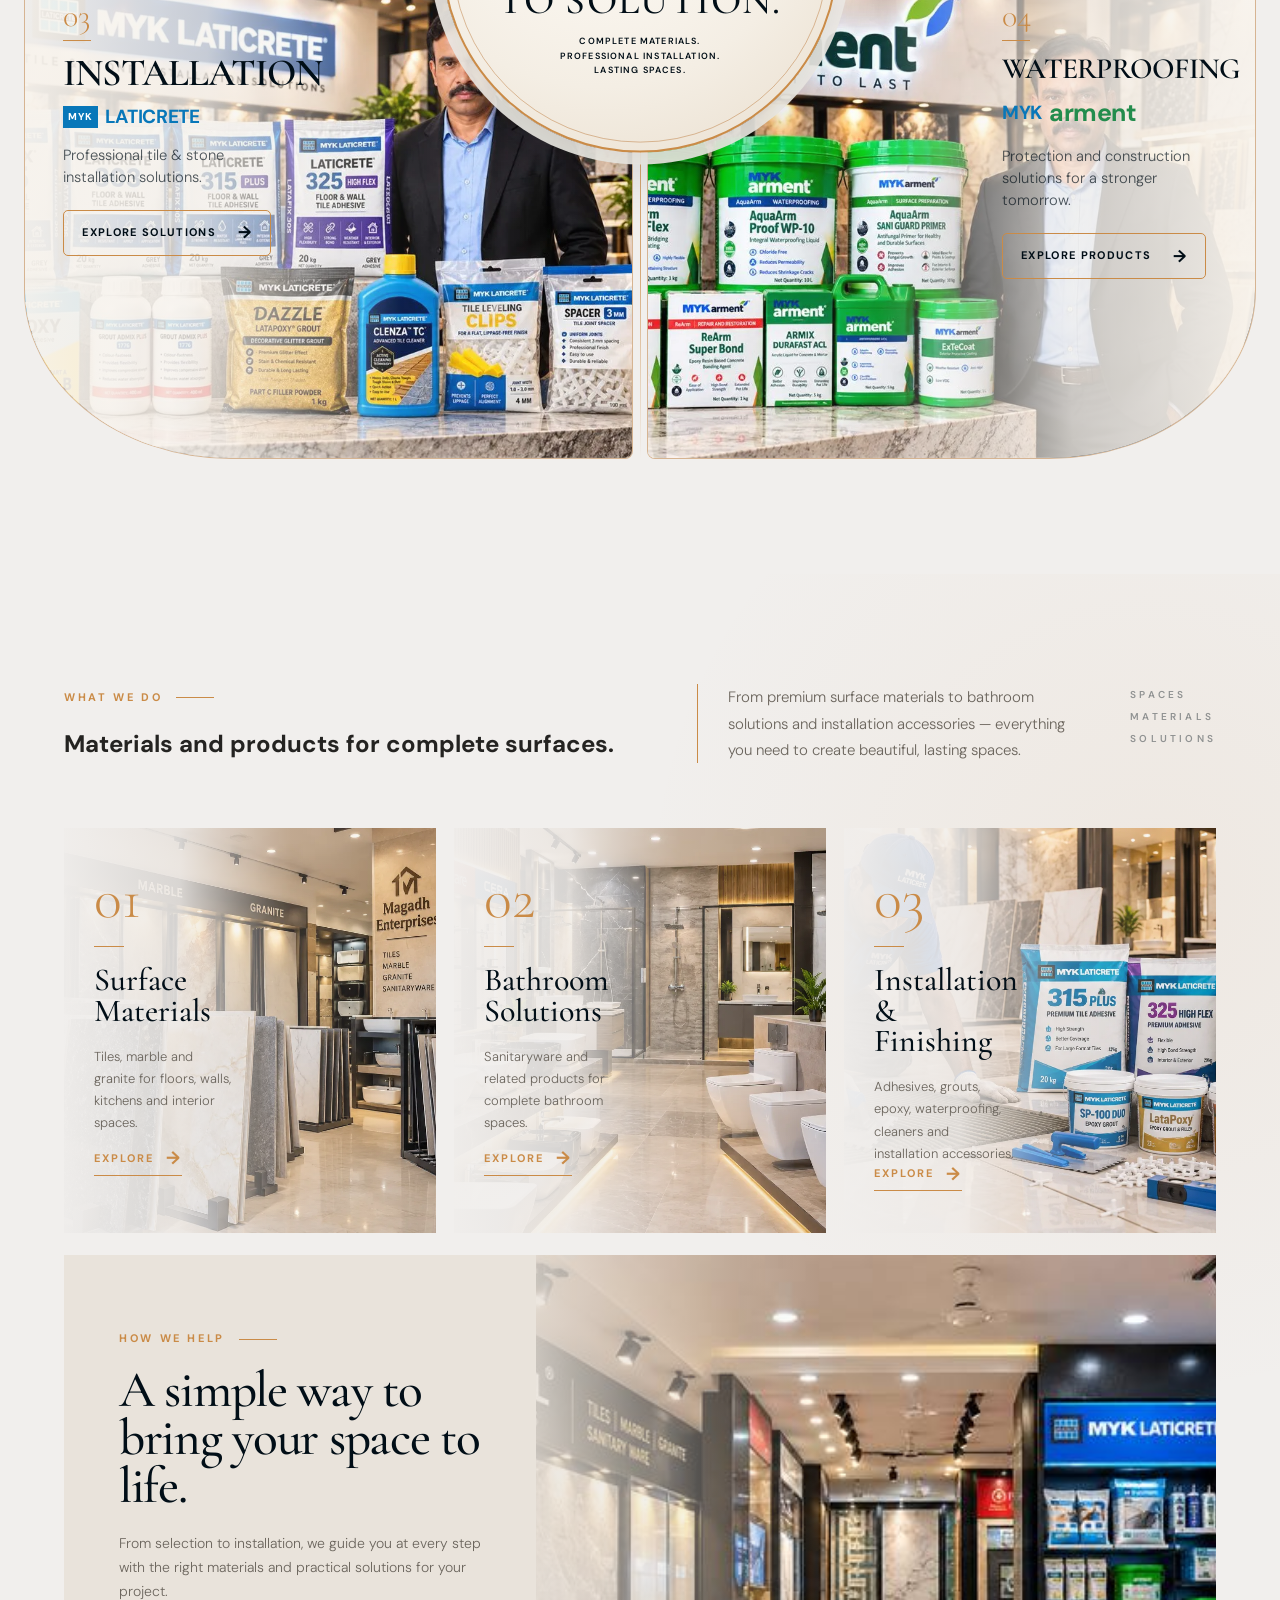
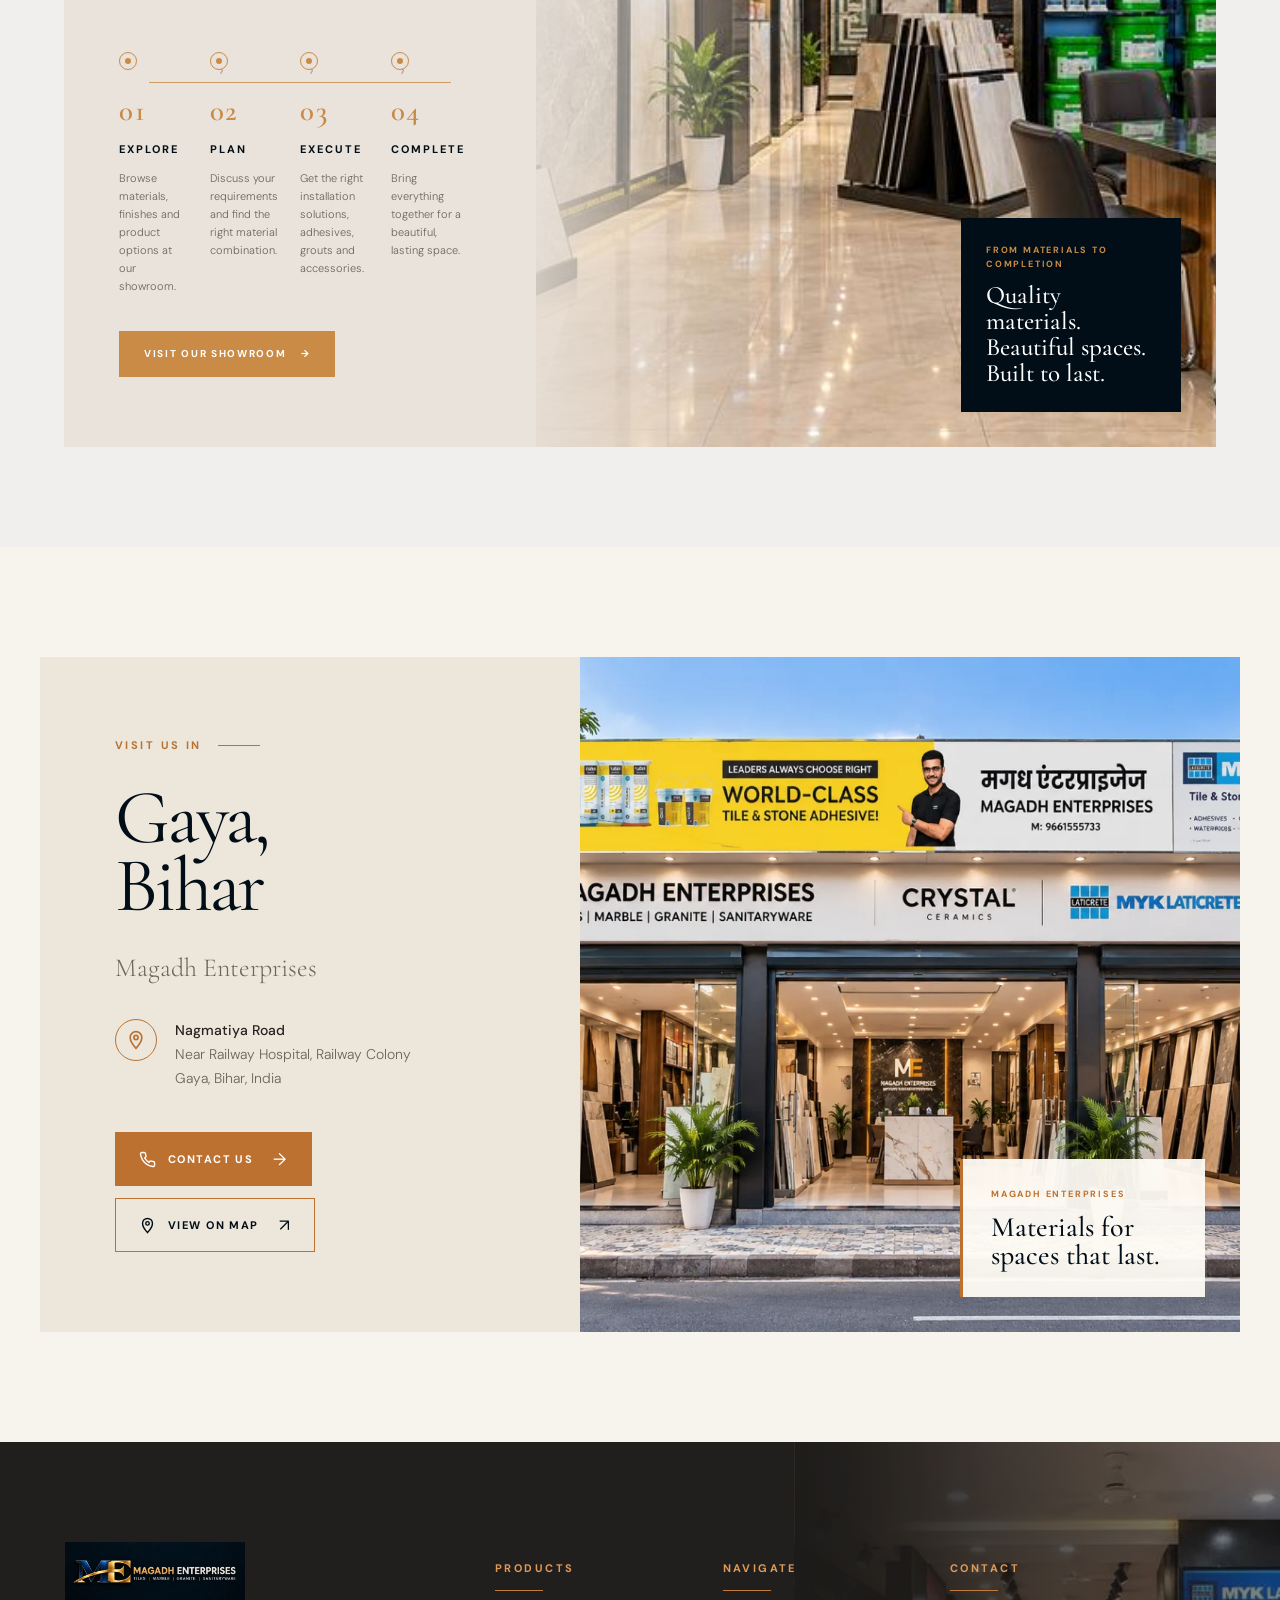
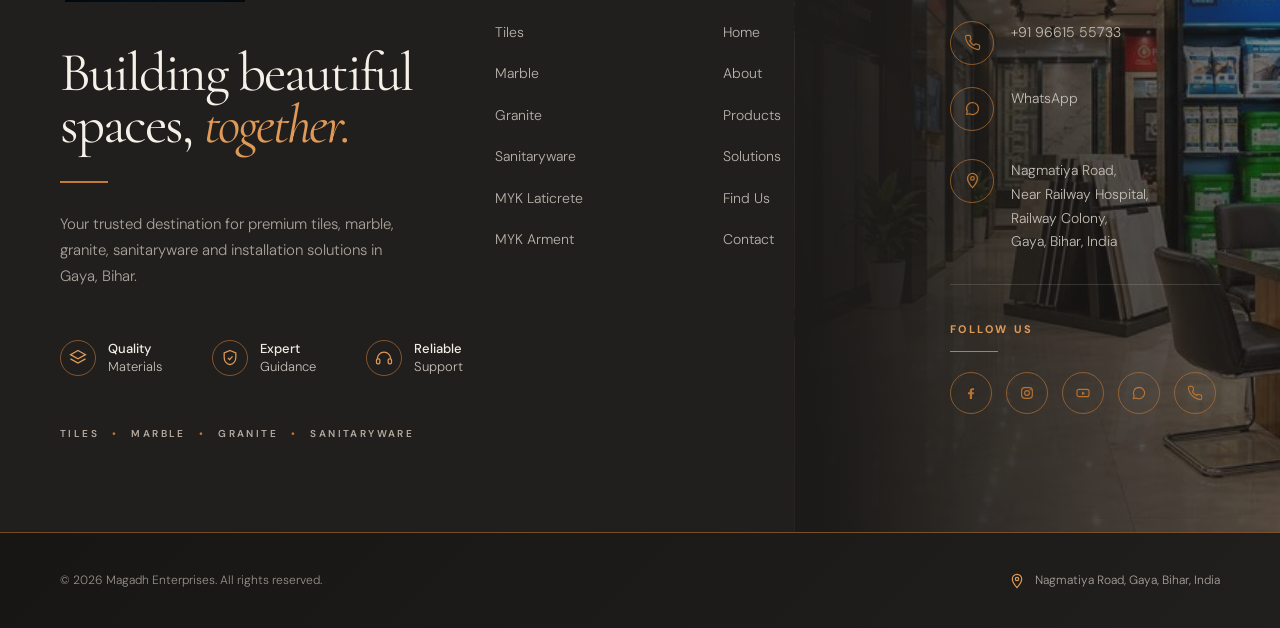
==== commit c24a3bd7: "fix: fix2" ====
--- a/index.html
+++ b/index.html
@@ -1,11 +1,11 @@
 <!DOCTYPE html>
-<html lang="en">
+<html lang="en-IN">
 <head>
 <meta charset="UTF-8">
 <meta name="viewport" content="width=device-width, initial-scale=1, viewport-fit=cover">
 
 <title>Magadh Enterprises | Tiles, Marble, Granite &amp; Sanitaryware in Gaya</title>
-<meta name="description" content="Magadh Enterprises, Nagmatiya Road, Gaya — tiles, marble, granite, sanitaryware and tile installation solutions for homes, renovations and construction projects.">
+<meta name="description" content="Magadh Enterprises in Gaya, Bihar offers tiles, marble, granite, sanitaryware and tile installation solutions for homes and construction projects.">
 
 <!-- Canonical + social. Update the canonical/origin values below if the domain changes. -->
 <link rel="canonical" href="https://magadhenterprises.netlify.app/">
@@ -16,7 +16,7 @@
 <meta property="og:type" content="website">
 <meta property="og:site_name" content="Magadh Enterprises">
 <meta property="og:title" content="Magadh Enterprises | Tiles, Marble, Granite &amp; Sanitaryware in Gaya">
-<meta property="og:description" content="Tiles, marble, granite and sanitaryware along with reliable installation and finishing products. Nagmatiya Road, Gaya, Bihar.">
+<meta property="og:description" content="Magadh Enterprises in Gaya, Bihar offers tiles, marble, granite, sanitaryware and tile installation solutions for homes and construction projects.">
 <meta property="og:url" content="https://magadhenterprises.netlify.app/">
 <meta property="og:image" content="https://magadhenterprises.netlify.app/assets/images/showroom/hero-showroom.jpg">
 <meta property="og:image:alt" content="Magadh Enterprises showroom interior with tile and marble displays">
@@ -24,7 +24,7 @@
 
 <meta name="twitter:card" content="summary_large_image">
 <meta name="twitter:title" content="Magadh Enterprises | Tiles, Marble, Granite &amp; Sanitaryware in Gaya">
-<meta name="twitter:description" content="Tiles, marble, granite and sanitaryware along with reliable installation and finishing products. Nagmatiya Road, Gaya, Bihar.">
+<meta name="twitter:description" content="Magadh Enterprises in Gaya, Bihar offers tiles, marble, granite, sanitaryware and tile installation solutions for homes and construction projects.">
 <meta name="twitter:image" content="https://magadhenterprises.netlify.app/assets/images/showroom/hero-showroom.jpg">
 <meta name="twitter:image:alt" content="Magadh Enterprises showroom interior with tile and marble displays">
 
@@ -41,6 +41,13 @@
 <link rel="preconnect" href="https://fonts.googleapis.com">
 <link rel="preconnect" href="https://fonts.gstatic.com" crossorigin>
 <link href="https://fonts.googleapis.com/css2?family=Cormorant+Garamond:ital,wght@0,300;0,400;0,500;0,600;1,300;1,400&family=DM+Sans:ital,opsz,wght@0,9..40,300;0,9..40,400;0,9..40,500;0,9..40,600;0,9..40,700;1,9..40,300;1,9..40,400;1,9..40,500;1,9..40,600;1,9..40,700&display=swap" rel="stylesheet">
+
+<!-- Hero LCP preload matching the hero picture srcset/sizes -->
+<link rel="preload" as="image"
+      href="assets/images/showroom/Sunlit%20Marble%20Luxury%20Living%20Room-1600.webp"
+      imagesrcset="assets/images/showroom/Sunlit%20Marble%20Luxury%20Living%20Room-900.webp 900w, assets/images/showroom/Sunlit%20Marble%20Luxury%20Living%20Room-1600.webp 1600w"
+      imagesizes="(max-width: 768px) 100vw, 55vw"
+      type="image/webp" fetchpriority="high">
 
 <link rel="stylesheet" href="assets/css/styles.css">
 
@@ -97,9 +104,9 @@
   <div class="container">
     <div class="header-inner">
       <a href="#main" class="brand logo-brand" aria-label="Magadh Enterprises — home">
-        <img src="assets/images/branding/logo.png"
+        <picture><source srcset="assets/images/branding/logo-640.webp" type="image/webp"><img src="assets/images/branding/logo.png"
            width="190" height="64"
-              alt="Magadh Enterprises - Tiles, Marble, Granite &amp; Sanitaryware" class="header-logo">
+              alt="Magadh Enterprises - Tiles, Marble, Granite &amp; Sanitaryware" class="header-logo"></picture>
       </a>
 
       <span class="nav-separator" aria-hidden="true"></span>
@@ -135,7 +142,7 @@
                   <svg class="mega-arrow" viewBox="0 0 16 10" fill="none" stroke="currentColor" stroke-width="1.2" aria-hidden="true"><path d="M0.6 5h13.2"/><path d="M10.2 1.2 14.4 5l-4.2 3.8"/></svg>
                 </a>
                 <a href="sanitaryware.html" class="mega-item">
-                  <span class="mega-thumb"><img src="assets/images/visual/Bathroom%20Solution.png" alt="" loading="lazy"></span>
+                  <span class="mega-thumb"><picture><source srcset="assets/images/visual/Bathroom%20Solution-1200.webp" type="image/webp"><img src="assets/images/visual/Bathroom%20Solution.png" alt="" loading="lazy"></picture></span>
                   <span class="mega-icon" aria-hidden="true"><svg viewBox="0 0 24 24" fill="none" stroke="currentColor" stroke-width="1.5"><path d="M2.8 11.6h18.4"/><path d="M4.6 11.6V6.4a2 2 0 0 1 4 0"/><path d="M2.8 11.6v2.8A3.6 3.6 0 0 0 6.4 18h11.2a3.6 3.6 0 0 0 3.6-3.6v-2.8"/><path d="M6.8 18v1.8"/><path d="M17.2 18v1.8"/></svg></span>
                   <span class="mega-name">Sanitaryware</span>
                   <svg class="mega-arrow" viewBox="0 0 16 10" fill="none" stroke="currentColor" stroke-width="1.2" aria-hidden="true"><path d="M0.6 5h13.2"/><path d="M10.2 1.2 14.4 5l-4.2 3.8"/></svg>
@@ -170,7 +177,7 @@
             </div>
           </div>
         </div>
-        <a href="#what-we-do" class="nav-link">Gallery</a>
+        <a href="#what-we-do" class="nav-link">What We Do</a>
         <a href="#about" class="nav-link">About</a>
         <a href="#contact" class="nav-link">Contact</a>
       </nav>
@@ -198,8 +205,9 @@
   <div class="mobile-nav-content">
     <a href="tile-visualizer.html" class="mobile-link">Tile Visualizer</a>
     <a href="#deals" class="mobile-link">Deals In</a>
-    <div class="mobile-nav-group">
-      <button class="mobile-link mobile-nav-toggle" type="button" aria-expanded="false" aria-controls="mobile-products">
+<div class="mobile-nav-group">
+      <button class="mobile-link mobile-nav-toggle" type="button" aria-expanded="false"
+aria-controls="mobile-products">
         Products
         <svg class="mobile-nav-caret" width="12" height="8" viewBox="0 0 12 8" fill="none" stroke="currentColor" stroke-width="1.5" aria-hidden="true"><path d="M1 1l5 5 5-5"/></svg>
       </button>
@@ -214,7 +222,7 @@
         <a href="tile-care.html" class="mobile-sublink">Tile Care &amp; Accessories</a>
       </div>
     </div>
-    <a href="#what-we-do" class="mobile-link">Gallery</a>
+    <a href="#what-we-do" class="mobile-link">What We Do</a>
     <a href="#about" class="mobile-link">About</a>
     <a href="#contact" class="mobile-link">Contact</a>
   </div>
@@ -245,9 +253,12 @@
     </div>
 
     <div class="hero-media">
-      <img src="assets/images/showroom/Sunlit Marble Luxury Living Room.png" width="900" height="471"
-           alt="Magadh Enterprises showroom interior with tile, marble and sanitaryware displays"
-           fetchpriority="high" decoding="async">
+      <picture>
+        <source srcset="assets/images/showroom/Sunlit%20Marble%20Luxury%20Living%20Room-900.webp 900w, assets/images/showroom/Sunlit%20Marble%20Luxury%20Living%20Room-1600.webp 1600w" type="image/webp" sizes="(max-width: 768px) 100vw, 55vw">
+        <img src="assets/images/showroom/Sunlit Marble Luxury Living Room.png" width="900" height="471"
+             alt="Magadh Enterprises showroom interior with tile, marble and sanitaryware displays"
+             fetchpriority="high" decoding="async">
+      </picture>
     </div>
 
   </div>
@@ -271,12 +282,12 @@
   <div class="container">
     <div class="about-grid">
       <div class="about-image reveal">
-        <img
+        <picture><source srcset="assets/images/showroom/Magadh%20Enterprises%20Showroom%20Facade-1600.webp" type="image/webp"><img
             src="assets/images/showroom/Magadh Enterprises Showroom Facade.png"
             alt="Magadh Enterprises showroom facade in Gaya, Bihar"
             loading="lazy"
             decoding="async"
-        >
+        ></picture>
       </div>
       <div class="about-text reveal">
         <p class="t-label">ABOUT MAGADH</p>
@@ -342,7 +353,7 @@
         <a href="tiles.html" class="material-link"><span>EXPLORE TILES</span><span class="material-link__arrow" aria-hidden="true">→</span></a>
       </div>
       <div class="material-panel__image">
-        <img src="assets/images/tiles/tiles-cat-1024.jpg" width="1024" height="683" alt="Premium tiles display at Magadh Enterprises showroom" loading="lazy" decoding="async">
+        <picture><source srcset="assets/images/tiles/tiles-cat-1024.webp" type="image/webp"><img src="assets/images/tiles/tiles-cat-1024.jpg" width="1024" height="683" alt="Premium tiles display at Magadh Enterprises showroom" loading="lazy" decoding="async"></picture>
       </div>
     </article>
 
@@ -355,7 +366,7 @@
         <a href="marble-granite.html" class="material-link"><span>EXPLORE STONE</span><span class="material-link__arrow" aria-hidden="true">→</span></a>
       </div>
       <div class="material-panel__image">
-        <img src="assets/images/marble/marble-cat-1024.jpg" width="1024" height="683" alt="Marble slabs on display at Magadh Enterprises showroom" loading="lazy" decoding="async">
+        <picture><source srcset="assets/images/marble/marble-cat-1024.webp" type="image/webp"><img src="assets/images/marble/marble-cat-1024.jpg" width="1024" height="683" alt="Marble slabs on display at Magadh Enterprises showroom" loading="lazy" decoding="async"></picture>
       </div>
     </article>
 
@@ -369,7 +380,7 @@
         <a href="tile-adhesives.html" class="material-link"><span>EXPLORE SOLUTIONS</span><span class="material-link__arrow" aria-hidden="true">→</span></a>
       </div>
       <div class="material-panel__image">
-        <img src="assets/images/laticrete/laticrete-cat-1024.jpg" width="1024" height="683" alt="MYK Laticrete grouts, adhesives and installation products at Magadh Enterprises" loading="lazy" decoding="async">
+        <picture><source srcset="assets/images/laticrete/laticrete-cat-1024.webp" type="image/webp"><img src="assets/images/laticrete/laticrete-cat-1024.jpg" width="1024" height="683" alt="MYK Laticrete grouts, adhesives and installation products at Magadh Enterprises" loading="lazy" decoding="async"></picture>
       </div>
     </article>
 
@@ -383,7 +394,7 @@
         <a href="waterproofing.html" class="material-link"><span>EXPLORE PRODUCTS</span><span class="material-link__arrow" aria-hidden="true">→</span></a>
       </div>
       <div class="material-panel__image">
-        <img src="assets/images/arment/arment-wp-1024.jpg" width="1024" height="683" alt="MYK Arment waterproofing and construction chemical products at Magadh Enterprises" loading="lazy" decoding="async">
+        <picture><source srcset="assets/images/arment/arment-wp-1024.webp" type="image/webp"><img src="assets/images/arment/arment-wp-1024.jpg" width="1024" height="683" alt="MYK Arment waterproofing and construction chemical products at Magadh Enterprises" loading="lazy" decoding="async"></picture>
       </div>
     </article>
 
@@ -392,7 +403,7 @@
       <div class="material-center__ring material-center__ring--outer"></div>
       <div class="material-center__ring material-center__ring--inner"></div>
       <div class="material-center__content">
-        <img class="material-center__logo" src="assets/images/branding/logo.png" sizes="145px" width="320" height="107" alt="Magadh Enterprises - Tiles, Marble, Granite &amp; Sanitaryware" loading="lazy" decoding="async">
+        <picture><source srcset="assets/images/branding/logo-640.webp" type="image/webp"><img class="material-center__logo" src="assets/images/branding/logo.png" sizes="145px" width="320" height="107" alt="Magadh Enterprises - Tiles, Marble, Granite &amp; Sanitaryware" loading="lazy" decoding="async"></picture>
         <span class="material-center__line"></span>
         <h3>FROM SURFACE<br>TO SOLUTION.</h3>
         <p>COMPLETE MATERIALS.<br>PROFESSIONAL INSTALLATION.<br>LASTING SPACES.</p>
@@ -415,7 +426,7 @@
     <div class="wwd-intro">
       <div>
         <p class="wwd-eyebrow">WHAT WE DO</p>
-        <h1 id="what-we-do-heading">Materials and products for complete surfaces.</h1>
+        <h2 id="what-we-do-heading">Materials and products for complete surfaces.</h2>
       </div>
       <p class="wwd-intro-copy">From premium surface materials to bathroom solutions and installation accessories &mdash; everything you need to create beautiful, lasting spaces.</p>
       <p class="wwd-vertical" aria-hidden="true">SPACES<br>MATERIALS<br>SOLUTIONS</p>
@@ -423,9 +434,9 @@
 
     <div class="wwd-solutions">
       <article class="wwd-solution">
-        <img class="wwd-solution-img" src="assets/images/visual/surface%20materials.png" width="1536" height="1024"
+        <picture><source srcset="assets/images/visual/surface%20materials-1200.webp" type="image/webp"><img class="wwd-solution-img" src="assets/images/visual/surface%20materials.png" width="1536" height="1024"
              alt="Tile, marble and granite surface samples from the Magadh Enterprises range"
-             loading="lazy" decoding="async">
+             loading="lazy" decoding="async"></picture>
         <div class="wwd-solution-body">
           <div>
             <span class="wwd-solution-num" aria-hidden="true">01</span>
@@ -438,9 +449,9 @@
       </article>
 
       <article class="wwd-solution">
-        <img class="wwd-solution-img" src="assets/images/visual/Bathroom%20Solution.png" width="1536" height="1024"
+        <picture><source srcset="assets/images/visual/Bathroom%20Solution-1200.webp" type="image/webp"><img class="wwd-solution-img" src="assets/images/visual/Bathroom%20Solution.png" width="1536" height="1024"
              alt="Sanitaryware and bathroom products on display at Magadh Enterprises, Gaya"
-             loading="lazy" decoding="async">
+             loading="lazy" decoding="async"></picture>
         <div class="wwd-solution-body">
           <div>
             <span class="wwd-solution-num" aria-hidden="true">02</span>
@@ -453,9 +464,9 @@
       </article>
 
       <article class="wwd-solution">
-        <img class="wwd-solution-img" src="assets/images/visual/Installtion.png" width="1536" height="1024"
+        <picture><source srcset="assets/images/visual/Installtion-1200.webp" type="image/webp"><img class="wwd-solution-img" src="assets/images/visual/Installtion.png" width="1536" height="1024"
              alt="Tile adhesives, grouts and waterproofing products from the Magadh Enterprises range"
-             loading="lazy" decoding="async">
+             loading="lazy" decoding="async"></picture>
         <div class="wwd-solution-body">
           <div>
             <span class="wwd-solution-num" aria-hidden="true">03</span>
@@ -571,9 +582,9 @@
     </div>
 
     <div class="me-location-visual">
-      <img src="assets/images/showroom/Magadh Enterprises Showroom Facade.png"
+      <picture><source srcset="assets/images/showroom/Magadh%20Enterprises%20Showroom%20Facade-1600.webp" type="image/webp"><img src="assets/images/showroom/Magadh Enterprises Showroom Facade.png"
            alt="Magadh Enterprises showroom in Gaya"
-           loading="lazy" decoding="async">
+           loading="lazy" decoding="async"></picture>
       <div class="me-location-overlay">
         <span>MAGADH ENTERPRISES</span>
         <strong>Materials for<br>spaces that last.</strong>
@@ -593,9 +604,9 @@
 
       <div class="me-footer-brand">
         <a href="#main" class="me-footer-logo-link" aria-label="Magadh Enterprises — back to top">
-          <img src="assets/images/branding/logo.png"
+          <picture><source srcset="assets/images/branding/logo-640.webp" type="image/webp"><img src="assets/images/branding/logo.png"
                width="190" height="64"
-               alt="Magadh Enterprises - Tiles, Marble, Granite &amp; Sanitaryware" class="me-footer-logo" loading="lazy" decoding="async">
+               alt="Magadh Enterprises - Tiles, Marble, Granite &amp; Sanitaryware" class="me-footer-logo" loading="lazy" decoding="async"></picture>
         </a>
         <h2 class="me-footer-tagline">Building beautiful<br>spaces, <em>together.</em></h2>
         <div class="me-footer-accent" aria-hidden="true"></div>
--- a/assets/css/styles.css
+++ b/assets/css/styles.css
@@ -2014,6 +2014,7 @@
   inset: 0;
   z-index: 0;
   background-image: url("../images/marble/marble-cat-1536.jpg");
+  background-image: image-set(url("../images/marble/marble-cat-1536.webp") type("image/webp"), url("../images/marble/marble-cat-1536.jpg") type("image/jpeg"));
   background-size: cover;
   background-position: 62% 50%;
   opacity: .38;
@@ -2124,6 +2125,7 @@
   height: 66%;
   transform: rotate(3.5deg);
   background-image: url("../images/marble/marble-cat-1536.jpg");
+  background-image: image-set(url("../images/marble/marble-cat-1536.webp") type("image/webp"), url("../images/marble/marble-cat-1536.jpg") type("image/jpeg"));
   /* contain, not cover: the slab is smaller than its frame, and cover would
      scale the stone up until the sample read as a wall panel instead of a cut
      piece. */
@@ -4245,6 +4247,9 @@
   background-image:
     linear-gradient(90deg, #211f1d 0%, rgba(33, 31, 29, .95) 12%, rgba(33, 31, 29, .65) 42%, rgba(33, 31, 29, .12) 100%),
     url("../images/showroom/hero-showroom.jpg");
+  background-image:
+    linear-gradient(90deg, #211f1d 0%, rgba(33, 31, 29, .95) 12%, rgba(33, 31, 29, .65) 42%, rgba(33, 31, 29, .12) 100%),
+    image-set(url("../images/showroom/hero-showroom.webp") type("image/webp"), url("../images/showroom/hero-showroom.jpg") type("image/jpeg"));
   background-size: cover;
   background-position: center;
   opacity: .82;
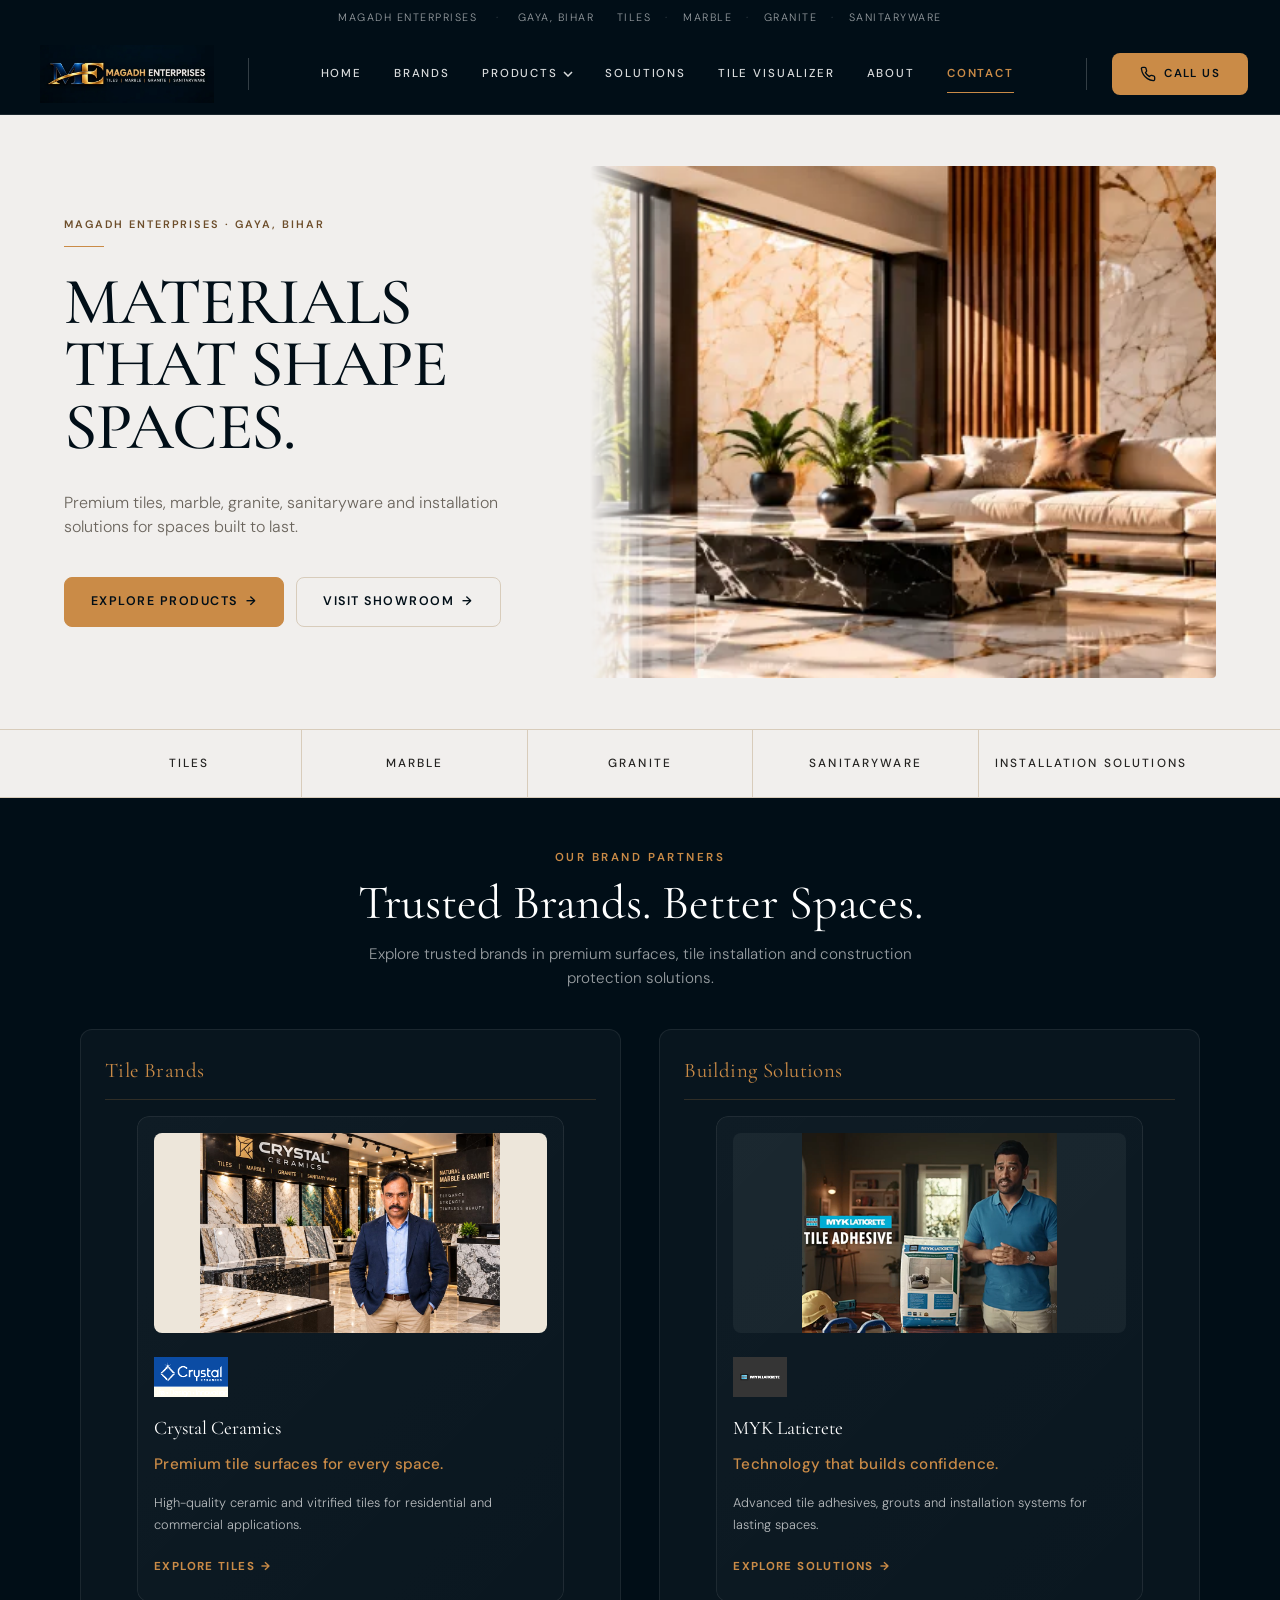
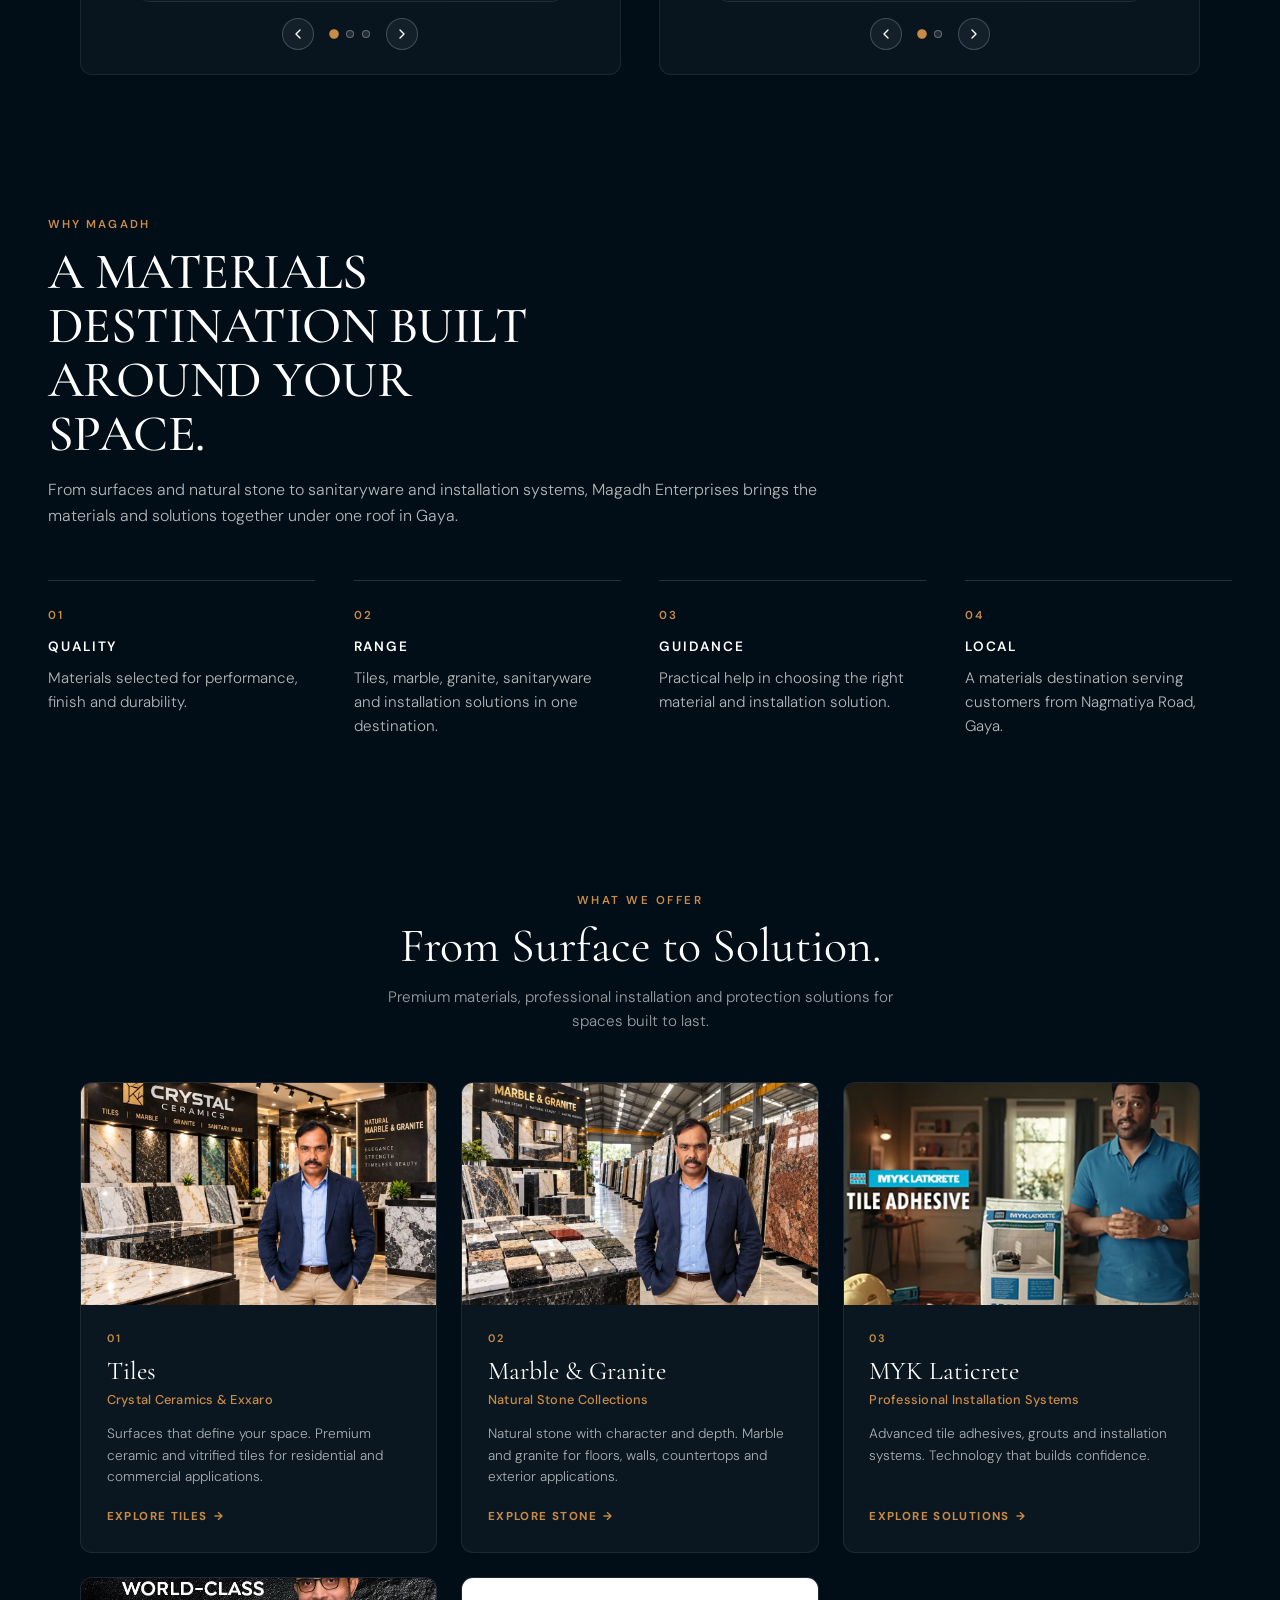
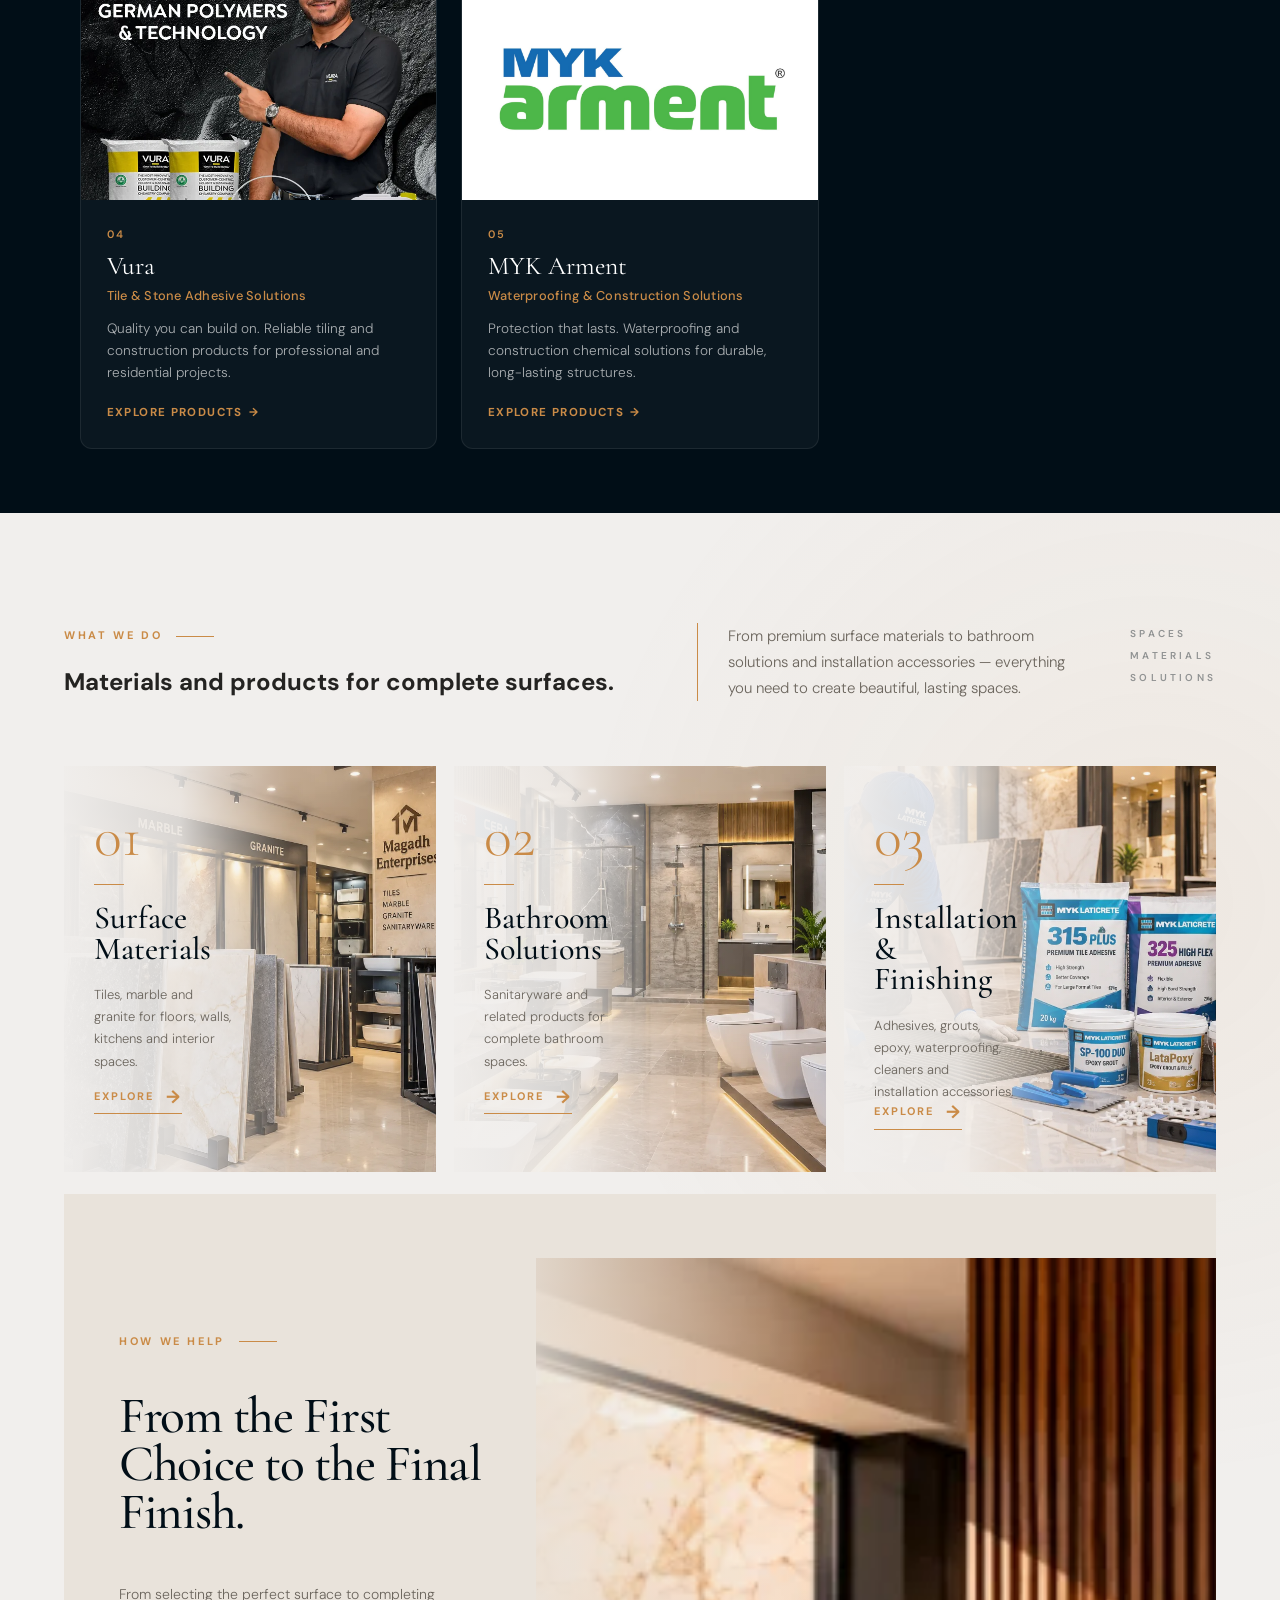
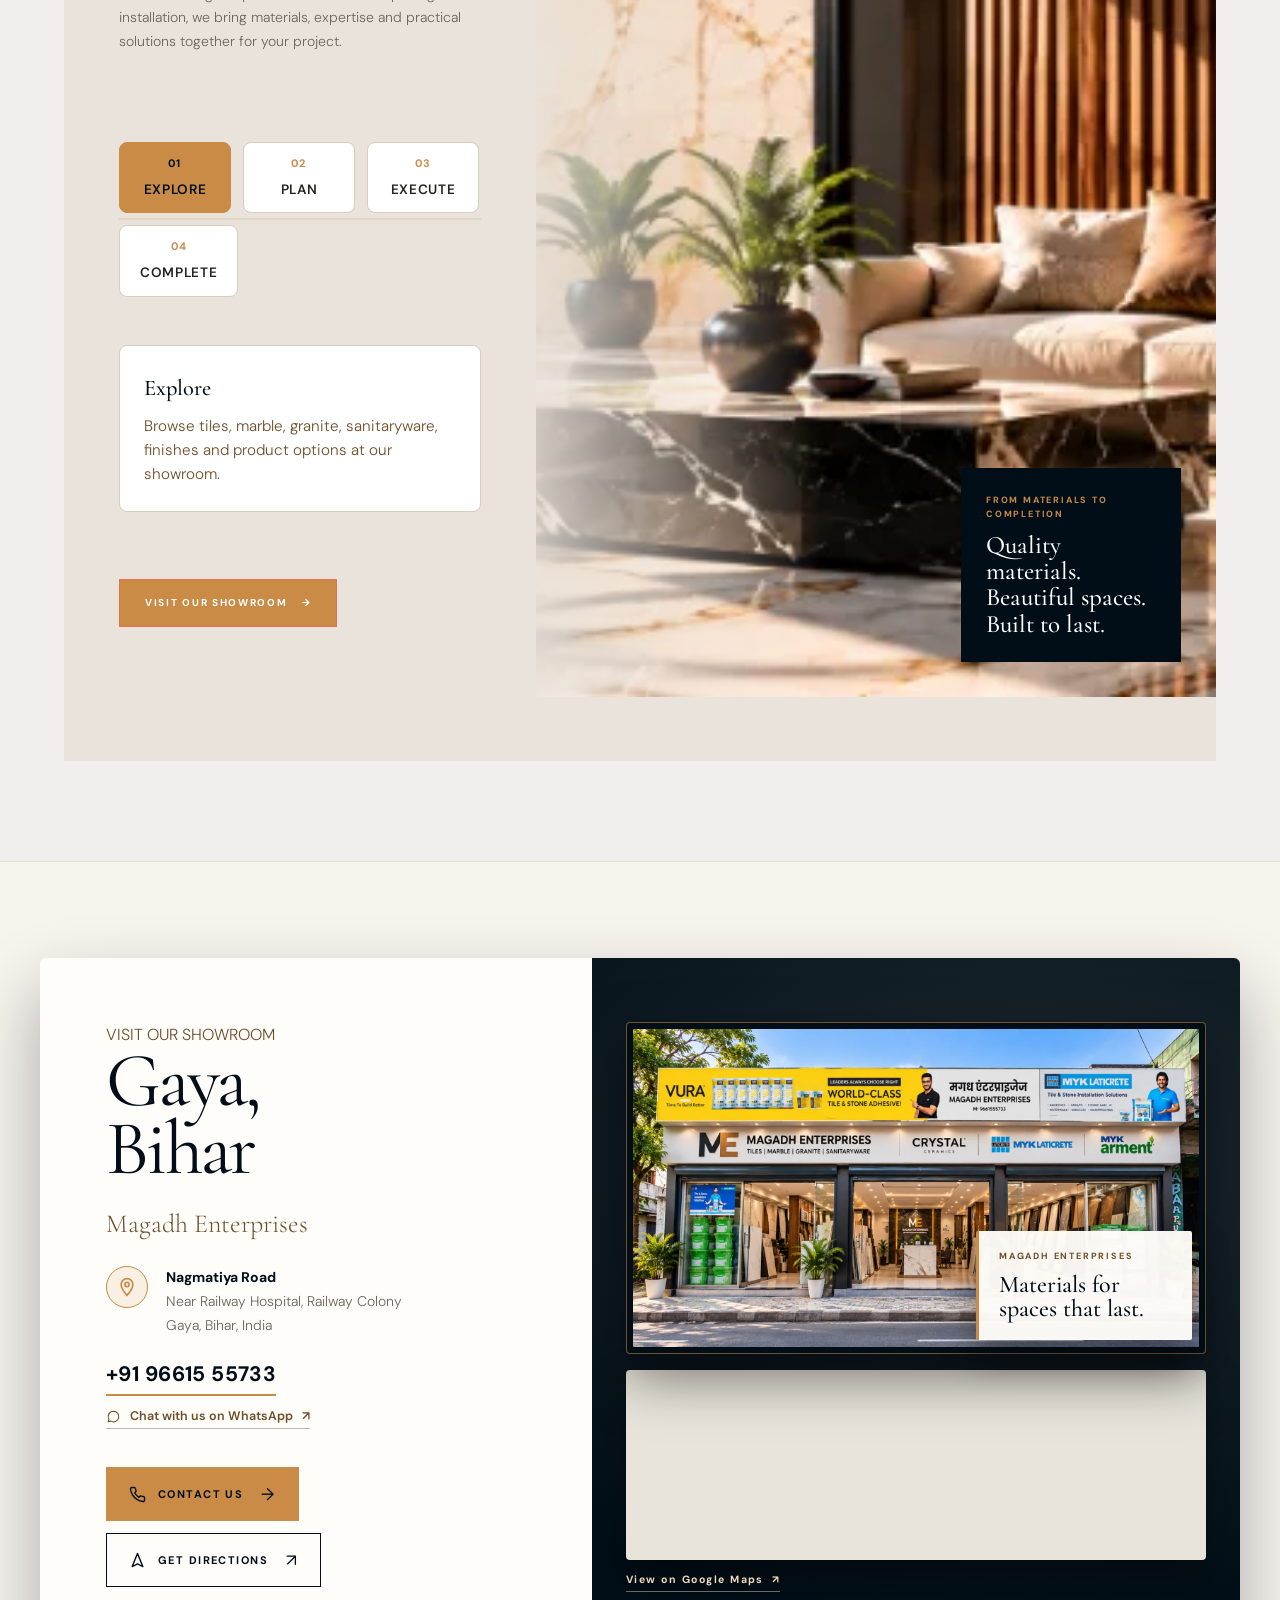
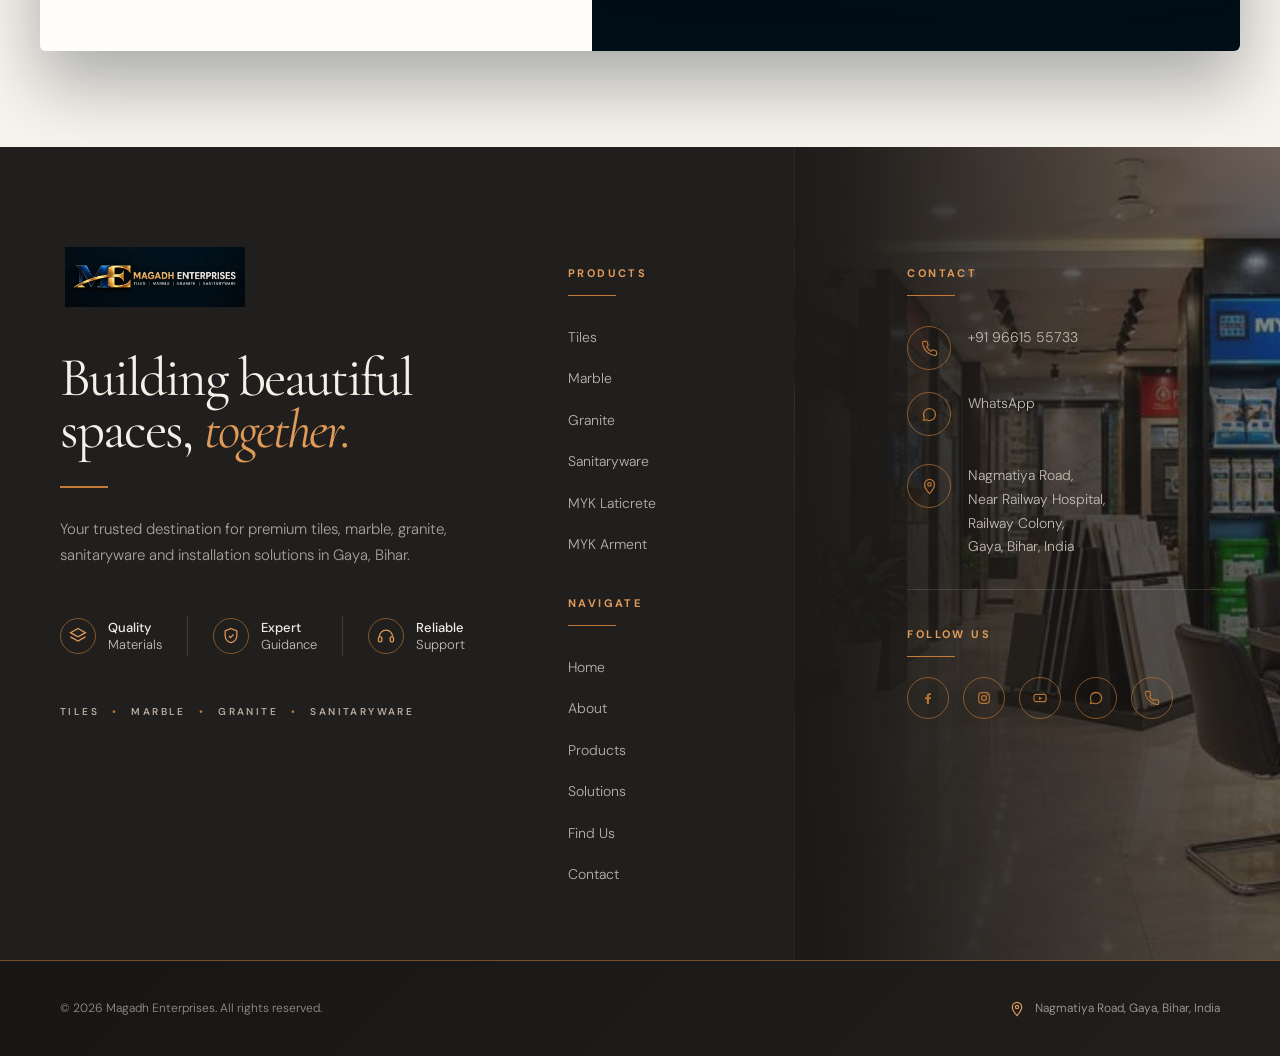
==== commit f4fb5e9a: "Release website updates and security remediation" ====
--- a/index.html
+++ b/index.html
@@ -112,8 +112,8 @@
       <span class="nav-separator" aria-hidden="true"></span>
 
       <nav class="site-nav" aria-label="Primary">
-        <a href="tile-visualizer.html" class="nav-link">Tile Visualizer</a>
-        <a href="#deals" class="nav-link">Deals In</a>
+        <a href="#main" class="nav-link" aria-current="page">Home</a>
+        <a href="#about" class="nav-link">Brands</a>
         <div class="nav-item has-dropdown">
           <button class="nav-link nav-dropdown-toggle" type="button"
                   aria-expanded="false" aria-controls="products-mega">
@@ -177,8 +177,9 @@
             </div>
           </div>
         </div>
-        <a href="#what-we-do" class="nav-link">What We Do</a>
-        <a href="#about" class="nav-link">About</a>
+        <a href="#what-we-do" class="nav-link">Solutions</a>
+        <a href="tile-visualizer.html" class="nav-link">Tile Visualizer</a>
+        <a href="#trust" class="nav-link">About</a>
         <a href="#contact" class="nav-link">Contact</a>
       </nav>
 
@@ -203,8 +204,8 @@
     <svg width="24" height="24" viewBox="0 0 24 24" fill="none" stroke="currentColor" stroke-width="2" stroke-linecap="round" aria-hidden="true"><path d="M18 6 6 18M6 6l12 12"/></svg>
   </button>
   <div class="mobile-nav-content">
-    <a href="tile-visualizer.html" class="mobile-link">Tile Visualizer</a>
-    <a href="#deals" class="mobile-link">Deals In</a>
+    <a href="#main" class="mobile-link">Home</a>
+    <a href="#about" class="mobile-link">Brands</a>
 <div class="mobile-nav-group">
       <button class="mobile-link mobile-nav-toggle" type="button" aria-expanded="false"
 aria-controls="mobile-products">
@@ -222,8 +223,9 @@
         <a href="tile-care.html" class="mobile-sublink">Tile Care &amp; Accessories</a>
       </div>
     </div>
-    <a href="#what-we-do" class="mobile-link">What We Do</a>
-    <a href="#about" class="mobile-link">About</a>
+    <a href="#what-we-do" class="mobile-link">Solutions</a>
+    <a href="tile-visualizer.html" class="mobile-link">Tile Visualizer</a>
+    <a href="#trust" class="mobile-link">About</a>
     <a href="#contact" class="mobile-link">Contact</a>
   </div>
 </nav>
@@ -277,29 +279,149 @@
   </div>
 </section>
 
-<!-- ABOUT -->
-<section class="about" id="about" aria-labelledby="about-heading">
+<!-- BRAND SHOWCASE — Combined Tile Brands + Building Solutions -->
+<section class="brand-showcase-combined" id="about" aria-label="Our brand partners">
   <div class="container">
-    <div class="about-grid">
-      <div class="about-image reveal">
-        <picture><source srcset="assets/images/showroom/Magadh%20Enterprises%20Showroom%20Facade-1600.webp" type="image/webp"><img
-            src="assets/images/showroom/Magadh Enterprises Showroom Facade.png"
-            alt="Magadh Enterprises showroom facade in Gaya, Bihar"
-            loading="lazy"
-            decoding="async"
-        ></picture>
-      </div>
-      <div class="about-text reveal">
-        <p class="t-label">ABOUT MAGADH</p>
-        <div class="divider"></div>
-        <h2 class="t-h2" id="about-heading">MORE THAN<br>MATERIALS.<br>A BETTER WAY<br>TO BUILD.</h2>
-        <p class="t-body">Magadh Enterprises brings together tiles, marble, granite, sanitaryware and professional installation products under one roof in Gaya.</p>
-        <p class="t-body gap-below">From selecting the right surface to choosing the right installation system, we help you make confident decisions for spaces built to last.</p>
-        <a class="about-link" href="#about">DISCOVER MAGADH <span aria-hidden="true">→</span></a>
-    </div>
+    <div class="brand-showcase-combined__header">
+      <p class="brand-showcase-combined__eyebrow">OUR BRAND PARTNERS</p>
+      <h2 class="brand-showcase-combined__title">Trusted Brands. Better Spaces.</h2>
+      <p class="brand-showcase-combined__subtitle">Explore trusted brands in premium surfaces, tile installation and construction protection solutions.</p>
+    </div>
+
+    <div class="brand-showcase-combined__panels">
+
+      <!-- LEFT PANEL — TILE BRANDS -->
+      <div class="brand-panel" id="tile-brands-panel">
+        <div class="brand-panel__header">
+          <h3 class="brand-panel__title">Tile Brands</h3>
+        </div>
+        <div class="brand-carousel brand-carousel--compact" id="home-tile-brands-carousel" role="region" aria-roledescription="carousel" aria-label="Tile brands">
+          <div class="brand-carousel__viewport">
+            <div class="brand-carousel__track">
+
+              <div class="brand-slide is-active" data-brand="crystal" role="group" aria-roledescription="slide" aria-label="Crystal Ceramics, 1 of 3">
+                <div class="brand-slide__media">
+                  <img src="assets/images/tiles/tiles-cat-1024.jpg" alt="Crystal Ceramics premium tile collection" class="brand-slide__product" width="1024" height="683" loading="lazy" decoding="async">
+                </div>
+                <div class="brand-slide__panel">
+                  <div class="brand-slide__logo-wrap">
+                    <img src="assets/images/visual/logo-crystal.png" alt="Crystal Ceramics" class="brand-slide__logo" width="243" height="131">
+                  </div>
+                  <h4 class="brand-slide__name">Crystal Ceramics</h4>
+                  <p class="brand-slide__tagline">Premium tile surfaces for every space.</p>
+                  <p class="brand-slide__desc">High-quality ceramic and vitrified tiles for residential and commercial applications.</p>
+                  <a href="tiles.html" class="brand-slide__cta">Explore Tiles <span aria-hidden="true">&#x2192;</span></a>
+                </div>
+              </div>
+
+              <div class="brand-slide" data-brand="exxaro" role="group" aria-roledescription="slide" aria-label="Exxaro Tiles, 2 of 3" aria-hidden="true">
+                <div class="brand-slide__media">
+                  <img src="assets/images/visual/Exxaro-2.jpg" alt="Exxaro Tiles campaign artwork" class="brand-slide__product" width="850" height="478" loading="lazy" decoding="async">
+                </div>
+                <div class="brand-slide__panel">
+                  <div class="brand-slide__logo-wrap brand-slide__logo-wrap--text">
+                    <span class="brand-slide__logo-text">EXXARO</span>
+                  </div>
+                  <h4 class="brand-slide__name">Exxaro Tiles</h4>
+                  <p class="brand-slide__tagline">Tiles that transform spaces.</p>
+                  <p class="brand-slide__desc">Curated range of tiles for floors and walls, combining design innovation with durable performance.</p>
+                  <a href="tiles.html" class="brand-slide__cta">Explore Tiles <span aria-hidden="true">&#x2192;</span></a>
+                </div>
+              </div>
+
+              <div class="brand-slide" data-brand="vura" role="group" aria-roledescription="slide" aria-label="Vura, 3 of 3" aria-hidden="true">
+                <div class="brand-slide__media">
+                  <picture><source srcset="assets/images/visual/vura-700.webp" type="image/webp"><img src="assets/images/visual/vura.jpg" alt="Vura brand campaign" class="brand-slide__product" width="700" height="900" loading="lazy" decoding="async"></picture>
+                </div>
+                <div class="brand-slide__panel">
+                  <div class="brand-slide__logo-wrap">
+                    <picture><source srcset="assets/images/visual/vura-700.webp" type="image/webp"><img src="assets/images/visual/vura.jpg" alt="Vura brand logo" class="brand-slide__logo" width="700" height="900"></picture>
+                  </div>
+                  <h4 class="brand-slide__name">Vura</h4>
+                  <p class="brand-slide__tagline">Quality you can build on.</p>
+                  <p class="brand-slide__desc">Reliable tiling and construction products for professional and residential projects.</p>
+                  <a href="tiles.html" class="brand-slide__cta">Explore Tiles <span aria-hidden="true">&#x2192;</span></a>
+                </div>
+              </div>
+
+            </div>
+          </div>
+          <div class="brand-carousel__controls brand-carousel__controls--compact">
+            <button class="brand-carousel__btn brand-carousel__prev" type="button" aria-label="Previous tile brand">
+              <svg width="16" height="16" viewBox="0 0 24 24" fill="none" stroke="currentColor" stroke-width="2" stroke-linecap="round" stroke-linejoin="round" aria-hidden="true"><path d="M15 18l-6-6 6-6"/></svg>
+            </button>
+            <div class="brand-carousel__dots" role="tablist" aria-label="Tile brand slides">
+              <button class="brand-carousel__dot is-active" type="button" role="tab" aria-selected="true" aria-label="Crystal Ceramics" data-slide="0"></button>
+              <button class="brand-carousel__dot" type="button" role="tab" aria-selected="false" aria-label="Exxaro Tiles" data-slide="1"></button>
+              <button class="brand-carousel__dot" type="button" role="tab" aria-selected="false" aria-label="Vura" data-slide="2"></button>
+            </div>
+            <button class="brand-carousel__btn brand-carousel__next" type="button" aria-label="Next tile brand">
+              <svg width="16" height="16" viewBox="0 0 24 24" fill="none" stroke="currentColor" stroke-width="2" stroke-linecap="round" stroke-linejoin="round" aria-hidden="true"><path d="M9 18l6-6-6-6"/></svg>
+            </button>
+          </div>
+        </div>
+      </div>
+
+      <!-- RIGHT PANEL — BUILDING SOLUTIONS -->
+      <div class="brand-panel" id="building-solutions-panel">
+        <div class="brand-panel__header">
+          <h3 class="brand-panel__title">Building Solutions</h3>
+        </div>
+        <div class="brand-carousel brand-carousel--compact" id="home-building-carousel" role="region" aria-roledescription="carousel" aria-label="Building solutions brands">
+          <div class="brand-carousel__viewport">
+            <div class="brand-carousel__track">
+
+              <div class="brand-slide is-active" data-brand="laticrete" role="group" aria-roledescription="slide" aria-label="MYK Laticrete, 1 of 2">
+                <div class="brand-slide__media">
+                  <picture><source srcset="assets/images/visual/myk%20dhoni.png" type="image/webp"><img src="assets/images/visual/myk dhoni.png" alt="MYK Laticrete campaign featuring MS Dhoni" class="brand-slide__product" width="404" height="316" loading="lazy" decoding="async"></picture>
+                </div>
+                <div class="brand-slide__panel">
+                  <div class="brand-slide__logo-wrap">
+                    <picture><source srcset="assets/images/visual/brand-mylktacrete.png" type="image/webp"><img src="assets/images/visual/brand-mylktacrete.png" alt="MYK Laticrete" class="brand-slide__logo" width="800" height="600" loading="lazy" decoding="async"></picture>
+                  </div>
+                  <h4 class="brand-slide__name">MYK Laticrete</h4>
+                  <p class="brand-slide__tagline">Technology that builds confidence.</p>
+                  <p class="brand-slide__desc">Advanced tile adhesives, grouts and installation systems for lasting spaces.</p>
+                  <a href="tile-adhesives.html" class="brand-slide__cta">Explore Solutions <span aria-hidden="true">&#x2192;</span></a>
+                </div>
+              </div>
+
+              <div class="brand-slide" data-brand="arment" role="group" aria-roledescription="slide" aria-label="MYK Arment, 2 of 2" aria-hidden="true">
+                <div class="brand-slide__media">
+                  <img src="assets/images/visual/MYK arment.jpg" alt="MYK Arment waterproofing products" class="brand-slide__product" width="2560" height="1536" loading="lazy" decoding="async">
+                </div>
+                <div class="brand-slide__panel">
+                  <div class="brand-slide__logo-wrap brand-slide__logo-wrap--text">
+                    <span class="brand-slide__logo-text">MYK ARMENT</span>
+                  </div>
+                  <h4 class="brand-slide__name">MYK Arment</h4>
+                  <p class="brand-slide__tagline">Protection that lasts.</p>
+                  <p class="brand-slide__desc">Waterproofing and construction chemical solutions for durable structures.</p>
+                  <a href="waterproofing.html" class="brand-slide__cta">Explore Products <span aria-hidden="true">&#x2192;</span></a>
+                </div>
+              </div>
+
+            </div>
+          </div>
+          <div class="brand-carousel__controls brand-carousel__controls--compact">
+            <button class="brand-carousel__btn brand-carousel__prev" type="button" aria-label="Previous building solution">
+              <svg width="16" height="16" viewBox="0 0 24 24" fill="none" stroke="currentColor" stroke-width="2" stroke-linecap="round" stroke-linejoin="round" aria-hidden="true"><path d="M15 18l-6-6 6-6"/></svg>
+            </button>
+            <div class="brand-carousel__dots" role="tablist" aria-label="Building solutions slides">
+              <button class="brand-carousel__dot is-active" type="button" role="tab" aria-selected="true" aria-label="MYK Laticrete" data-slide="0"></button>
+              <button class="brand-carousel__dot" type="button" role="tab" aria-selected="false" aria-label="MYK Arment" data-slide="1"></button>
+            </div>
+            <button class="brand-carousel__btn brand-carousel__next" type="button" aria-label="Next building solution">
+              <svg width="16" height="16" viewBox="0 0 24 24" fill="none" stroke="currentColor" stroke-width="2" stroke-linecap="round" stroke-linejoin="round" aria-hidden="true"><path d="M9 18l6-6-6-6"/></svg>
+            </button>
+          </div>
+        </div>
+      </div>
+
     </div>
   </div>
 </section>
+
 
 <!-- TRUST / PROOF -->
 <section class="trust-section" id="trust" aria-labelledby="trust-heading">
@@ -335,88 +457,92 @@
   </div>
 </section>
 
-<!-- CATEGORIES — material-solutions wheel. Order per reference: Hero → Category Bar → About → Trust → Deals. -->
-<section class="material-solutions" id="deals" aria-labelledby="material-solutions-title">
-  <div class="material-solutions__intro">
-    <span class="material-solutions__eyebrow">WHAT WE OFFER</span>
-    <h2 id="material-solutions-title">From surface to solution.</h2>
-    <p>Premium materials, professional installation and protection solutions for spaces built to last.</p>
-  </div>
-
-  <div class="material-wheel">
-    <!-- 01 — TILES -->
-    <article class="material-panel material-panel--tiles">
-      <div class="material-panel__content">
-        <span class="material-number">01</span>
-        <h3>TILES</h3>
-        <p>Surfaces that<br>define your space.</p>
-        <a href="tiles.html" class="material-link"><span>EXPLORE TILES</span><span class="material-link__arrow" aria-hidden="true">→</span></a>
-      </div>
-      <div class="material-panel__image">
-        <picture><source srcset="assets/images/tiles/tiles-cat-1024.webp" type="image/webp"><img src="assets/images/tiles/tiles-cat-1024.jpg" width="1024" height="683" alt="Premium tiles display at Magadh Enterprises showroom" loading="lazy" decoding="async"></picture>
-      </div>
-    </article>
-
-    <!-- 02 — MARBLE & GRANITE -->
-    <article class="material-panel material-panel--stone">
-      <div class="material-panel__content">
-        <span class="material-number">02</span>
-        <h3>MARBLE &amp;<br>GRANITE</h3>
-        <p>Natural stone with<br>character and depth.</p>
-        <a href="marble-granite.html" class="material-link"><span>EXPLORE STONE</span><span class="material-link__arrow" aria-hidden="true">→</span></a>
-      </div>
-      <div class="material-panel__image">
-        <picture><source srcset="assets/images/marble/marble-cat-1024.webp" type="image/webp"><img src="assets/images/marble/marble-cat-1024.jpg" width="1024" height="683" alt="Marble slabs on display at Magadh Enterprises showroom" loading="lazy" decoding="async"></picture>
-      </div>
-    </article>
-
-    <!-- 03 — INSTALLATION -->
-    <article class="material-panel material-panel--installation">
-      <div class="material-panel__content">
-        <span class="material-number">03</span>
-        <h3>INSTALLATION</h3>
-        <div class="material-brand"><span class="material-brand__mark">MYK</span><strong>LATICRETE</strong></div>
-        <p>Professional tile &amp; stone<br>installation solutions.</p>
-        <a href="tile-adhesives.html" class="material-link"><span>EXPLORE SOLUTIONS</span><span class="material-link__arrow" aria-hidden="true">→</span></a>
-      </div>
-      <div class="material-panel__image">
-        <picture><source srcset="assets/images/laticrete/laticrete-cat-1024.webp" type="image/webp"><img src="assets/images/laticrete/laticrete-cat-1024.jpg" width="1024" height="683" alt="MYK Laticrete grouts, adhesives and installation products at Magadh Enterprises" loading="lazy" decoding="async"></picture>
-      </div>
-    </article>
-
-    <!-- 04 — WATERPROOFING -->
-    <article class="material-panel material-panel--waterproofing">
-      <div class="material-panel__content">
-        <span class="material-number">04</span>
-        <h3>WATERPROOFING</h3>
-        <div class="material-brand material-brand--arment"><strong>MYK</strong><strong>arment</strong></div>
-        <p>Protection and construction<br>solutions for a stronger tomorrow.</p>
-        <a href="waterproofing.html" class="material-link"><span>EXPLORE PRODUCTS</span><span class="material-link__arrow" aria-hidden="true">→</span></a>
-      </div>
-      <div class="material-panel__image">
-        <picture><source srcset="assets/images/arment/arment-wp-1024.webp" type="image/webp"><img src="assets/images/arment/arment-wp-1024.jpg" width="1024" height="683" alt="MYK Arment waterproofing and construction chemical products at Magadh Enterprises" loading="lazy" decoding="async"></picture>
-      </div>
-    </article>
-
-    <!-- CENTRAL BRAND -->
-    <div class="material-center">
-      <div class="material-center__ring material-center__ring--outer"></div>
-      <div class="material-center__ring material-center__ring--inner"></div>
-      <div class="material-center__content">
-        <picture><source srcset="assets/images/branding/logo-640.webp" type="image/webp"><img class="material-center__logo" src="assets/images/branding/logo.png" sizes="145px" width="320" height="107" alt="Magadh Enterprises - Tiles, Marble, Granite &amp; Sanitaryware" loading="lazy" decoding="async"></picture>
-        <span class="material-center__line"></span>
-        <h3>FROM SURFACE<br>TO SOLUTION.</h3>
-        <p>COMPLETE MATERIALS.<br>PROFESSIONAL INSTALLATION.<br>LASTING SPACES.</p>
-      </div>
+<!-- PRODUCT SHOWCASE — Premium brand and product cards -->
+<section class="product-showcase" id="deals" aria-labelledby="product-showcase-title">
+  <div class="container">
+    <div class="product-showcase__header">
+      <p class="product-showcase__eyebrow">WHAT WE OFFER</p>
+      <h2 id="product-showcase-title" class="product-showcase__title">From Surface to Solution.</h2>
+      <p class="product-showcase__subtitle">Premium materials, professional installation and protection solutions for spaces built to last.</p>
+    </div>
+
+    <div class="product-showcase__grid">
+
+      <!-- 01 — TILES -->
+      <article class="product-card-premium product-card-premium--tiles">
+        <div class="product-card-premium__media">
+          <picture><source srcset="assets/images/tiles/tiles-cat-1024.webp" type="image/webp"><img src="assets/images/tiles/tiles-cat-1024.jpg" width="1024" height="683" alt="Premium tiles display at Magadh Enterprises showroom" loading="lazy" decoding="async"></picture>
+        </div>
+        <div class="product-card-premium__content">
+          <span class="product-card-premium__number">01</span>
+          <h3 class="product-card-premium__title">Tiles</h3>
+          <p class="product-card-premium__brands">Crystal Ceramics &amp; Exxaro</p>
+          <p class="product-card-premium__desc">Surfaces that define your space. Premium ceramic and vitrified tiles for residential and commercial applications.</p>
+          <a href="tiles.html" class="product-card-premium__cta">Explore Tiles <span aria-hidden="true">&#x2192;</span></a>
+        </div>
+      </article>
+
+      <!-- 02 — MARBLE & GRANITE -->
+      <article class="product-card-premium product-card-premium--stone">
+        <div class="product-card-premium__media">
+          <picture><source srcset="assets/images/marble/marble-cat-1024.webp" type="image/webp"><img src="assets/images/marble/marble-cat-1024.jpg" width="1024" height="683" alt="Marble slabs on display at Magadh Enterprises showroom" loading="lazy" decoding="async"></picture>
+        </div>
+        <div class="product-card-premium__content">
+          <span class="product-card-premium__number">02</span>
+          <h3 class="product-card-premium__title">Marble &amp; Granite</h3>
+          <p class="product-card-premium__brands">Natural Stone Collections</p>
+          <p class="product-card-premium__desc">Natural stone with character and depth. Marble and granite for floors, walls, countertops and exterior applications.</p>
+          <a href="marble-granite.html" class="product-card-premium__cta">Explore Stone <span aria-hidden="true">&#x2192;</span></a>
+        </div>
+      </article>
+
+      <!-- 03 — MYK LATICRETE -->
+      <article class="product-card-premium product-card-premium--laticrete">
+        <div class="product-card-premium__media">
+          <picture><source srcset="assets/images/visual/myk%20dhoni.png" type="image/webp"><img src="assets/images/visual/myk dhoni.png" alt="MYK Laticrete campaign featuring MS Dhoni and tile adhesive products" width="404" height="316" loading="lazy" decoding="async"></picture>
+        </div>
+        <div class="product-card-premium__content">
+          <span class="product-card-premium__number">03</span>
+          <h3 class="product-card-premium__title">MYK Laticrete</h3>
+          <p class="product-card-premium__brands">Professional Installation Systems</p>
+          <p class="product-card-premium__desc">Advanced tile adhesives, grouts and installation systems. Technology that builds confidence.</p>
+          <a href="tile-adhesives.html" class="product-card-premium__cta">Explore Solutions <span aria-hidden="true">&#x2192;</span></a>
+        </div>
+      </article>
+
+      <!-- 04 — VURA -->
+      <article class="product-card-premium product-card-premium--vura">
+        <div class="product-card-premium__media">
+          <picture><source srcset="assets/images/visual/vura-700.webp" type="image/webp"><img src="assets/images/visual/vura.jpg" alt="Vura brand campaign featuring adhesive and construction products" width="700" height="900" loading="lazy" decoding="async"></picture>
+        </div>
+        <div class="product-card-premium__content">
+          <span class="product-card-premium__number">04</span>
+          <h3 class="product-card-premium__title">Vura</h3>
+          <p class="product-card-premium__brands">Tile &amp; Stone Adhesive Solutions</p>
+          <p class="product-card-premium__desc">Quality you can build on. Reliable tiling and construction products for professional and residential projects.</p>
+          <a href="tile-adhesives.html" class="product-card-premium__cta">Explore Products <span aria-hidden="true">&#x2192;</span></a>
+        </div>
+      </article>
+
+      <!-- 05 — MYK ARMENT -->
+      <article class="product-card-premium product-card-premium--arment">
+        <div class="product-card-premium__media">
+          <img src="assets/images/visual/MYK arment.jpg" alt="MYK Arment waterproofing and construction chemical products" width="2560" height="1536" loading="lazy" decoding="async">
+        </div>
+        <div class="product-card-premium__content">
+          <span class="product-card-premium__number">05</span>
+          <h3 class="product-card-premium__title">MYK Arment</h3>
+          <p class="product-card-premium__brands">Waterproofing &amp; Construction Solutions</p>
+          <p class="product-card-premium__desc">Protection that lasts. Waterproofing and construction chemical solutions for durable, long-lasting structures.</p>
+          <a href="waterproofing.html" class="product-card-premium__cta">Explore Products <span aria-hidden="true">&#x2192;</span></a>
+        </div>
+      </article>
+
     </div>
   </div>
 </section>
 
-<!-- =========================================================================
-     ADVERTISING — HOMEPAGE BANNER (below Products, above Solutions).
-     Collapsed and empty until configured in assets/js/ads.js. Do not add a
-     guessed ca-pub-... or ad-unit id here.
-     ========================================================================= -->
+
 <div class="ad-slot ad-slot--banner" data-ad-slot-name="homeBanner" aria-hidden="true"></div>
 
 <!-- WHAT WE DO -->
@@ -479,47 +605,43 @@
       </article>
     </div>
 
-    <div class="wwd-progress">
+    <div class="wwd-progress wwd-progress--premium">
       <div class="wwd-progress-main">
         <p class="wwd-eyebrow">HOW WE HELP</p>
-        <h2 class="wwd-progress-title">A simple way to bring your space to life.</h2>
-        <p class="wwd-progress-lede">From selection to installation, we guide you at every step with the right materials and practical solutions for your project.</p>
-
-        <ol class="wwd-timeline">
-          <span class="wwd-timeline-line" aria-hidden="true"></span>
-          <li class="wwd-step">
-            <span class="wwd-dot" aria-hidden="true"></span>
-            <span class="wwd-step-num" aria-hidden="true">01</span>
-            <h3>Explore</h3>
-            <p>Browse materials, finishes and product options at our showroom.</p>
-          </li>
-          <li class="wwd-step">
-            <span class="wwd-dot" aria-hidden="true"></span>
-            <span class="wwd-step-num" aria-hidden="true">02</span>
-            <h3>Plan</h3>
-            <p>Discuss your requirements and find the right material combination.</p>
-          </li>
-          <li class="wwd-step">
-            <span class="wwd-dot" aria-hidden="true"></span>
-            <span class="wwd-step-num" aria-hidden="true">03</span>
-            <h3>Execute</h3>
-            <p>Get the right installation solutions, adhesives, grouts and accessories.</p>
-          </li>
-          <li class="wwd-step">
-            <span class="wwd-dot" aria-hidden="true"></span>
-            <span class="wwd-step-num" aria-hidden="true">04</span>
-            <h3>Complete</h3>
-            <p>Bring everything together for a beautiful, lasting space.</p>
-          </li>
-        </ol>
+        <h2 class="wwd-progress-title">From the First Choice to the Final Finish.</h2>
+        <p class="wwd-progress-lede">From selecting the perfect surface to completing installation, we bring materials, expertise and practical solutions together for your project.</p>
+
+        <div class="wwd-timeline-premium" role="tablist" aria-label="How we help steps">
+          <button class="wwd-step-premium is-active" type="button" role="tab" aria-selected="true" aria-controls="wwd-step-panel" data-step="0">
+            <span class="wwd-step-premium__num">01</span>
+            <span class="wwd-step-premium__label">Explore</span>
+          </button>
+          <button class="wwd-step-premium" type="button" role="tab" aria-selected="false" aria-controls="wwd-step-panel" data-step="1">
+            <span class="wwd-step-premium__num">02</span>
+            <span class="wwd-step-premium__label">Plan</span>
+          </button>
+          <button class="wwd-step-premium" type="button" role="tab" aria-selected="false" aria-controls="wwd-step-panel" data-step="2">
+            <span class="wwd-step-premium__num">03</span>
+            <span class="wwd-step-premium__label">Execute</span>
+          </button>
+          <button class="wwd-step-premium" type="button" role="tab" aria-selected="false" aria-controls="wwd-step-panel" data-step="3">
+            <span class="wwd-step-premium__num">04</span>
+            <span class="wwd-step-premium__label">Complete</span>
+          </button>
+        </div>
+
+        <div class="wwd-step-panel" id="wwd-step-panel" role="tabpanel" aria-live="polite">
+          <h3 class="wwd-step-panel__title">Explore</h3>
+          <p class="wwd-step-panel__desc">Browse tiles, marble, granite, sanitaryware, finishes and product options at our showroom.</p>
+        </div>
 
         <a href="#find-us" class="wwd-cta"><span>Visit Our Showroom</span><span aria-hidden="true">&rarr;</span></a>
       </div>
 
       <div class="wwd-visual">
-        <img src="assets/images/showroom/hero-showroom.jpg" width="900" height="471"
+        <picture><source srcset="assets/images/showroom/Sunlit%20Marble%20Luxury%20Living%20Room-900.webp 900w, assets/images/showroom/Sunlit%20Marble%20Luxury%20Living%20Room-1600.webp 1600w" type="image/webp" sizes="(max-width: 768px) 100vw, 45vw"><img src="assets/images/showroom/Sunlit Marble Luxury Living Room.png" width="900" height="471"
              alt="Magadh Enterprises showroom interior with tile and marble displays"
-             loading="lazy" decoding="async">
+             loading="lazy" decoding="async"></picture>
         <div class="wwd-visual-shade" aria-hidden="true"></div>
         <div class="wwd-visual-card">
           <p class="wwd-visual-kicker">From materials to completion</p>
@@ -549,50 +671,78 @@
      <div class="ad-slot ad-slot--content" data-ad-slot-name="content" aria-hidden="true"></div>
      ========================================================================= -->
 
-<!-- LOCATION / CONTACT — single unified section (keeps the visit + contact anchors) -->
+<!-- LOCATION / CONTACT — one unified premium showroom section (keeps the visit + contact anchors).
+     The storefront photograph and the interactive map live in the same right-hand panel.
+     Google Maps resolves the verified address in the embed query; no coordinates are invented
+     or hardcoded. If the map cannot load, the readable address and the "View on Google Maps"
+     link directly beneath the frame remain usable. -->
 <section class="me-location-section" id="visit" aria-labelledby="visit-heading">
   <div class="me-location-inner">
 
     <div class="me-location-content" id="find-us">
-      <p class="me-eyebrow">VISIT US IN</p>
+      <p class="me-eyebrow me-eyebrow--on-cream">VISIT OUR SHOWROOM</p>
       <h2 id="visit-heading">Gaya,<br>Bihar</h2>
       <p class="me-location-business">Magadh Enterprises</p>
-      <div class="me-location-address">
+
+      <address class="me-location-address">
         <span class="me-location-icon" aria-hidden="true">
           <svg width="20" height="20" viewBox="0 0 24 24" fill="none" stroke="currentColor" stroke-width="2" aria-hidden="true" focusable="false"><path d="M12 2C8.13 2 5 5.13 5 9c0 5.25 7 13 7 13s7-7.75 7-13c0-3.87-3.13-7-7-7z"/><circle cx="12" cy="9" r="2.5"/></svg>
         </span>
-        <div>
+        <span class="me-location-address-lines">
           <strong>Nagmatiya Road</strong>
-          <span>Near Railway Hospital, Railway Colony</span>
-          <span>Gaya, Bihar, India</span>
-        </div>
-      </div>
+          Near Railway Hospital, Railway Colony<br>
+          Gaya, Bihar, India
+        </span>
+      </address>
+
+      <p class="me-location-phones">
+        <a class="me-location-phone" href="tel:+919661555733">+91 96615 55733</a>
+        <a class="me-location-whatsapp" href="https://wa.me/919661555733" target="_blank" rel="noopener noreferrer">
+          <svg width="15" height="15" viewBox="0 0 24 24" fill="none" stroke="currentColor" stroke-width="1.8" stroke-linecap="round" stroke-linejoin="round" aria-hidden="true" focusable="false"><path d="M12 3.5a8.5 8.5 0 0 0-7.3 12.8L3.5 20.5l4.3-1.1A8.5 8.5 0 1 0 12 3.5z"/></svg>
+          Chat with us on WhatsApp<span aria-hidden="true"> &nearr;</span>
+        </a>
+      </p>
+
       <div class="me-location-actions" id="contact">
         <a class="me-location-btn me-location-btn-primary" href="tel:+919661555733">
-          <svg width="17" height="17" viewBox="0 0 24 24" fill="none" stroke="currentColor" stroke-width="2" aria-hidden="true" focusable="false"><path d="M22 16.92v3a2 2 0 0 1-2.18 2 19.79 19.79 0 0 1-8.63-3.07 19.5 19.5 0 0 1-6-6 19.79 19.79 0 0 1-3.07-8.67A2 2 0 0 1 4.11 2h3a2 2 0 0 1 2 1.72 12.84 12.84 0 0 0 .7 2.81 2 2 0 0 1-.45 2.11L8.09 9.91a16 16 0 0 0 6 6l1.27-1.27a2 2 0 0 1 2.11-.45 12.84 12.84 0 0 0 2.81.7A2 2 0 0 1 22 16.92z"/></svg>
+          <svg width="17" height="17" viewBox="0 0 24 24" fill="none" stroke="currentColor" stroke-width="2" stroke-linecap="round" stroke-linejoin="round" aria-hidden="true" focusable="false"><path d="M22 16.92v3a2 2 0 0 1-2.18 2 19.79 19.79 0 0 1-8.63-3.07 19.5 19.5 0 0 1-6-6 19.79 19.79 0 0 1-3.07-8.67A2 2 0 0 1 4.11 2h3a2 2 0 0 1 2 1.72 12.84 12.84 0 0 0 .7 2.81 2 2 0 0 1-.45 2.11L8.09 9.91a16 16 0 0 0 6 6l1.27-1.27a2 2 0 0 1 2.11-.45 12.84 12.84 0 0 0 2.81.7A2 2 0 0 1 22 16.92z"/></svg>
           CONTACT US
           <b aria-hidden="true">&rarr;</b>
         </a>
-        <a class="me-location-btn me-location-btn-secondary" href="https://maps.app.goo.gl/x1hzBJcJXmrhhHgs7" target="_blank" rel="noopener">
-          <svg width="17" height="17" viewBox="0 0 24 24" fill="none" stroke="currentColor" stroke-width="2" aria-hidden="true" focusable="false"><path d="M12 2C8.13 2 5 5.13 5 9c0 5.25 7 13 7 13s7-7.75 7-13c0-3.87-3.13-7-7-7z"/><circle cx="12" cy="9" r="2.5"/></svg>
-          VIEW ON MAP
+        <a class="me-location-btn me-location-btn-secondary" href="https://www.google.com/maps/dir/?api=1&amp;destination=Nagmatiya%20Road%2C%20Near%20Railway%20Hospital%2C%20Railway%20Colony%2C%20Gaya%2C%20Bihar%2C%20India" target="_blank" rel="noopener">
+          <svg width="17" height="17" viewBox="0 0 24 24" fill="none" stroke="currentColor" stroke-width="2" stroke-linecap="round" stroke-linejoin="round" aria-hidden="true" focusable="false"><path d="M12 2 19.5 20.5 12 16.6 4.5 20.5 12 2z"/></svg>
+          GET DIRECTIONS
           <b aria-hidden="true">&nearr;</b>
         </a>
       </div>
     </div>
 
     <div class="me-location-visual">
-      <picture><source srcset="assets/images/showroom/Magadh%20Enterprises%20Showroom%20Facade-1600.webp" type="image/webp"><img src="assets/images/showroom/Magadh Enterprises Showroom Facade.png"
-           alt="Magadh Enterprises showroom in Gaya"
-           loading="lazy" decoding="async"></picture>
-      <div class="me-location-overlay">
-        <span>MAGADH ENTERPRISES</span>
-        <strong>Materials for<br>spaces that last.</strong>
+      <figure class="me-location-figure">
+        <picture><source srcset="assets/images/showroom/Magadh%20Enterprises%20Showroom%20Facade-1600.webp" type="image/webp"><img src="assets/images/showroom/Magadh Enterprises Showroom Facade.png"
+             width="1672" height="941"
+             alt="Magadh Enterprises showroom storefront on Nagmatiya Road, Gaya, Bihar"
+             loading="lazy" decoding="async"></picture>
+        <figcaption class="me-location-overlay">
+          <span>MAGADH ENTERPRISES</span>
+          <strong>Materials for<br>spaces that last.</strong>
+        </figcaption>
+      </figure>
+
+      <div class="me-location-map">
+        <iframe class="me-location-map-frame"
+                src="https://maps.google.com/maps?q=Magadh%20Enterprises%2C%20Nagmatiya%20Road%2C%20Near%20Railway%20Hospital%2C%20Railway%20Colony%2C%20Gaya%2C%20Bihar%2C%20India&amp;t=&amp;z=16&amp;ie=UTF8&amp;iwloc=&amp;output=embed"
+                width="100%" height="190" style="border:0"
+                loading="lazy" referrerpolicy="strict-origin-when-cross-origin"
+                allowfullscreen
+                title="Interactive map of Magadh Enterprises at Nagmatiya Road, Gaya, Bihar — location resolved by Google Maps from the verified address"></iframe>
+        <a class="me-location-map-link" href="https://maps.app.goo.gl/x1hzBJcJXmrhhHgs7" target="_blank" rel="noopener">View on Google Maps<span aria-hidden="true"> &nearr;</span></a>
       </div>
     </div>
 
   </div>
 </section>
+
 
 </main>
 
@@ -638,28 +788,29 @@
         </p>
       </div>
 
-      <div class="me-footer-column">
-        <p class="me-footer-heading">PRODUCTS</p>
-        <nav class="me-footer-links" aria-label="Product categories">
-          <a href="tiles.html">Tiles</a>
-          <a href="marble-granite.html#marble">Marble</a>
-          <a href="marble-granite.html#granite">Granite</a>
-          <a href="sanitaryware.html">Sanitaryware</a>
-          <a href="tile-adhesives.html">MYK Laticrete</a>
-          <a href="waterproofing.html">MYK Arment</a>
-        </nav>
-      </div>
-
-      <div class="me-footer-column">
-        <p class="me-footer-heading">NAVIGATE</p>
-        <nav class="me-footer-links" aria-label="Site sections">
-          <a href="#main">Home</a>
-          <a href="#about">About</a>
-          <a href="products.html">Products</a>
-          <a href="#what-we-do">Solutions</a>
-          <a href="#find-us">Find Us</a>
-          <a href="#contact">Contact</a>
-        </nav>
+      <div class="me-footer-column me-footer-column--links">
+        <div class="me-footer-group">
+          <p class="me-footer-heading">PRODUCTS</p>
+          <nav class="me-footer-links" aria-label="Product categories">
+            <a href="tiles.html">Tiles</a>
+            <a href="marble-granite.html#marble">Marble</a>
+            <a href="marble-granite.html#granite">Granite</a>
+            <a href="sanitaryware.html">Sanitaryware</a>
+            <a href="tile-adhesives.html">MYK Laticrete</a>
+            <a href="waterproofing.html">MYK Arment</a>
+          </nav>
+        </div>
+        <div class="me-footer-group">
+          <p class="me-footer-heading">NAVIGATE</p>
+          <nav class="me-footer-links" aria-label="Site sections">
+            <a href="#main">Home</a>
+            <a href="#about">About</a>
+            <a href="products.html">Products</a>
+            <a href="#what-we-do">Solutions</a>
+            <a href="#find-us">Find Us</a>
+            <a href="#contact">Contact</a>
+          </nav>
+        </div>
       </div>
 
       <div class="me-footer-column me-footer-contact">
--- a/assets/css/styles.css
+++ b/assets/css/styles.css
@@ -2371,62 +2371,117 @@
 .cta-address { font-size: .82rem; color: rgba(255, 253, 249, .6); font-family: var(--sans); line-height: 1.7; font-style: normal }
 .cta-address strong { color: rgba(255, 253, 249, .78); font-weight: 400 }
 
-.site-footer { background: var(--charcoal); color: rgba(255, 253, 249, .6); padding-block: clamp(3rem, 6vw, 5rem) }
-.footer-grid { display: grid; grid-template-columns: 1.4fr 1fr 1fr 1fr; gap: clamp(1.5rem, 4vw, 3rem) }
-/* The logo is a dark-on-light PNG, so it is recoloured to white for the dark
-   footer. The filter is the trap: it repaints the element's own background as
-   well as its artwork, and the global `img` rule above puts an opaque
-   --surface-alt plate behind every image. #EDE6DA -> black -> white, so the
-   placeholder became a solid white 120x60 rectangle and the white mark on top
-   of it was invisible. The PNG is genuinely transparent (~67% of it), so
-   clearing the background lets the real transparency through. `contain` is
-   also the right fit for a mark; the inherited `cover` could crop it. */
+
+.site-footer {
+  position: relative;
+  background: #211f1d;
+  color: #f5f0e8;
+  padding-block: clamp(3.5rem, 6vw, 5.5rem);
+  overflow: hidden;
+}
+.site-footer::before {
+  content: "";
+  position: absolute;
+  inset: 0;
+  background:
+    linear-gradient(90deg, #211f1d 0%, rgba(33, 31, 29, .94) 46%, rgba(33, 31, 29, .55) 100%),
+    url("../images/showroom/hero-showroom.jpg") center/cover no-repeat;
+  opacity: .34;
+  pointer-events: none;
+}
+.site-footer > .container {
+  position: relative;
+  z-index: 1;
+}
+.footer-grid {
+  display: grid;
+  grid-template-columns: minmax(260px, 1.6fr) minmax(220px, 1fr) minmax(240px, 1.1fr);
+  gap: clamp(2rem, 4vw, 3.5rem);
+  align-items: start;
+}
 .footer-brand .footer-logo {
   width: 190px;
   height: auto;
   max-height: 60px;
   object-fit: contain;
   background: transparent;
+  margin-bottom: 1.5rem;
+}
+.footer-brand .brand-name {
+  color: #f5f0e8;
+  font-size: .82rem;
+  letter-spacing: .16em;
+  font-weight: 600;
+  text-transform: uppercase;
+  margin-bottom: .6rem;
+}
+.footer-brand .brand-desc {
+  font-size: .9rem;
+  color: rgba(255, 253, 249, .62);
+  line-height: 1.7;
   margin-bottom: 1.25rem;
-}
-.footer-brand .brand-name { color: var(--cream); font-size: .88rem; letter-spacing: .14em; font-weight: 500; text-transform: uppercase; margin-bottom: .5rem }
-/* The footer used .3-.45 white on --ink, landing between 2.7:1 and 4.5:1.
-   Raised to .55-.72 so every footer string clears AA 4.5:1 on #242321 while
-   keeping the light-on-dark look and the same relative emphasis. */
-.footer-brand .brand-desc { font-size: .82rem; color: rgba(255, 253, 249, .6); line-height: 1.6; margin-bottom: 1.25rem; max-width: 22ch }
-.footer-tagline { font-family: var(--serif); font-size: 1rem; color: rgba(255, 253, 249, .6); line-height: 1.5 }
+  max-width: 30ch;
+}
+.footer-tagline {
+  font-family: var(--font-display);
+  font-size: 1.15rem;
+  color: #e09a58;
+  line-height: 1.4;
+  letter-spacing: .02em;
+}
 .footer-col h3 {
   font-family: var(--sans);
-  font-size: .64rem;
-  font-weight: 500;
-  letter-spacing: .15em;
+  font-size: .7rem;
+  font-weight: 700;
+  letter-spacing: .2em;
   text-transform: uppercase;
-  color: rgba(255, 253, 249, .66);
-  margin-bottom: 1rem;
-}
-.footer-col ul { display: flex; flex-direction: column; gap: .55rem }
-.footer-col a { font-size: .85rem; color: rgba(255, 253, 249, .72); transition: color .2s }
-.footer-col a:hover { color: var(--terracotta) }
-
-/* Social icons ------------------------------------------------------------
-   Monochrome copper line icons in thin outline circles — no brand colours,
-   no image plates. Inline SVGs inherit the anchor colour; hover fills the
-   circle copper. The anchors keep a full 42px touch target and flex-wrap
-   keeps the row reflowed on narrow screens. */
+  color: #e09a58;
+  margin-bottom: 1.1rem;
+  position: relative;
+  padding-bottom: .75rem;
+}
+.footer-col h3::after {
+  content: "";
+  position: absolute;
+  left: 0;
+  bottom: 0;
+  width: 34px;
+  height: 1px;
+  background: #c47a38;
+}
+.footer-group + .footer-group {
+  margin-top: 1.75rem;
+}
+.footer-col ul {
+  display: flex;
+  flex-direction: column;
+  gap: .6rem;
+}
+.footer-col a {
+  font-size: .9rem;
+  color: rgba(255, 253, 249, .72);
+  text-decoration: none;
+  transition: color .2s ease, transform .2s ease;
+  display: inline-block;
+}
+.footer-col a:hover {
+  color: #f5f0e8;
+  transform: translateX(3px);
+}
 .social-links {
   display: flex;
   align-items: center;
-  gap: 14px;
+  gap: 12px;
   flex-wrap: wrap;
-  margin-top: .25rem;
+  margin-top: .5rem;
 }
 .social-links a {
   display: inline-flex;
   align-items: center;
   justify-content: center;
-  width: 42px;
-  height: 42px;
-  border: 1px solid rgba(184, 115, 51, .65);
+  width: 40px;
+  height: 40px;
+  border: 1px solid rgba(196, 122, 56, .6);
   border-radius: 50%;
   color: #B87333;
   background: transparent;
@@ -2444,55 +2499,54 @@
   height: 16px;
   display: block;
 }
-
+.footer-col .spaced { margin-top: 1.5rem; }
 @media (max-width: 760px) {
   .social-links a {
     width: 40px;
     height: 40px;
   }
 }
-
-/* Inline icon inside a labelled button, banner or link. Decorative, so the
-   <img> carries alt="" and the visible label carries the meaning. */
-.btn-icon {
-  width: 18px;
-  height: 18px;
-  object-fit: contain;
-  display: block;
-  flex: none;
-}
-
-/* The marks are supplied as full-colour PNGs on light backgrounds. On the dark
-   CTA buttons they need a touch more presence, so they sit on a soft light chip
-   rather than being recoloured. */
-.btn-light .btn-icon {
-  background: rgba(255, 253, 249, .92);
-  border-radius: 4px;
-  padding: 2px;
-  width: 22px;
-  height: 22px;
-}
-
-@media (prefers-reduced-motion: reduce) {
-  .social-links a,
-  .social-links a:hover { transform: none; transition: none }
-  .mega-menu { animation: none; }
-  .nav-link::after { transition: none; }
-  .nav-cta { transition: none; }
-}
 .footer-bottom {
-  margin-top: clamp(2rem, 4vw, 3.5rem);
+  margin-top: clamp(2.5rem, 4vw, 3.5rem);
   padding-top: 1.5rem;
-  border-top: 1px solid rgba(255, 253, 249, .1);
+  border-top: 1px solid rgba(196, 122, 56, .45);
   display: flex;
   justify-content: space-between;
   align-items: center;
   flex-wrap: wrap;
   gap: 1rem;
-}
-.footer-bottom p { font-size: .75rem; color: rgba(255, 253, 249, .6) }
-.footer-bottom .footer-address { font-size: .65rem }
-
+  position: relative;
+  z-index: 1;
+}
+.footer-bottom p {
+  font-size: .8rem;
+  color: rgba(255, 253, 249, .62);
+}
+.footer-bottom .footer-address {
+  font-size: .75rem;
+  color: rgba(255, 253, 249, .5);
+}
+@media (max-width: 900px) {
+  .footer-grid {
+    grid-template-columns: 1fr 1fr;
+  }
+  .footer-brand {
+    grid-column: 1 / -1;
+  }
+}
+@media (max-width: 600px) {
+  .footer-grid {
+    grid-template-columns: 1fr;
+    gap: 2rem;
+  }
+  .footer-brand {
+    grid-column: auto;
+  }
+  .footer-bottom {
+    flex-direction: column;
+    align-items: flex-start;
+  }
+}
 /* 12. Accessibility helpers ------------------------------------------------- */
 /* Copper, not terracotta: a focus ring needs 3:1 against the surface it sits
    on, and terracotta only reaches 2.80:1 on ivory while copper clears 3.43:1. */
@@ -3063,78 +3117,6 @@
   max-width: 560px;
 }
 
-/* Category index rows on products.html: large alternating visual blocks
-   with numbered labels, thin separators and generous air. */
-.cat-index { padding-block: clamp(3rem, 5vw, 4.5rem) }
-
-.cat-row {
-  display: grid;
-  grid-template-columns: minmax(0, 1fr) minmax(0, 1fr);
-  gap: clamp(2rem, 5vw, 4.5rem);
-  align-items: center;
-  padding-block: clamp(2rem, 4vw, 3.5rem);
-  border-bottom: 1px solid var(--border);
-}
-
-.cat-row:first-child { padding-top: 0 }
-.cat-row:last-child { border-bottom: none }
-
-.cat-row:nth-child(even) .cat-row-media { order: 2 }
-
-.cat-row-media {
-  overflow: hidden;
-  border-radius: 4px;
-  aspect-ratio: 4 / 3;
-  position: relative;
-}
-
-.cat-row-media img {
-  position: absolute;
-  inset: 0;
-  width: 100%;
-  height: 100%;
-  object-fit: cover;
-  transition: transform var(--transition-slower) var(--ease-out);
-}
-
-.cat-row-media:hover img { transform: scale(1.02) }
-
-.cat-row-num {
-  display: block;
-  font-family: var(--font-display);
-  font-size: clamp(1.6rem, 2.2vw, 2.25rem);
-  line-height: 1;
-  color: var(--color-gold);
-  margin-bottom: .9rem;
-}
-
-.cat-row-num::after {
-  content: "";
-  display: block;
-  width: 28px;
-  height: 1px;
-  margin-top: .6rem;
-  background: var(--color-gold);
-}
-
-.cat-row h2 {
-  font-family: var(--font-display);
-  font-weight: 500;
-  font-size: clamp(2rem, 3.6vw, 3.25rem);
-  line-height: 1.02;
-  letter-spacing: -.01em;
-  text-transform: uppercase;
-  color: var(--color-dark);
-  margin-bottom: 1rem;
-}
-
-.cat-row p {
-  font-size: 1rem;
-  line-height: 1.6;
-  color: rgba(1, 14, 23, .75);
-  max-width: 46ch;
-  margin-bottom: 1.5rem;
-}
 
 /* Tile brand blocks: brand visual left, brand story right. */
 .brand-block {
@@ -3273,15 +3255,9 @@
 .related-item span:last-child { color: var(--accent) }
 
 @media (max-width: 900px) {
-  .cat-row,
   .brand-block { grid-template-columns: 1fr; gap: 1.75rem; }
-  .cat-row:nth-child(even) .cat-row-media,
   .brand-block:nth-of-type(even) .brand-block-media { order: 0; }
   .related-list { grid-template-columns: 1fr; }
-}
-
-@media (prefers-reduced-motion: reduce) {
-  .cat-row-media img { transition: none }
 }
 
 /* 15. Tiles collection page -----------------------------------------------
@@ -3373,14 +3349,13 @@
 }
 
 .tiles-brands-logo {
-  height: 3rem;
+  height: 4.5rem;
   width: auto;
-  min-width: 5.5rem;
   max-width: 11rem;
   object-fit: contain;
   background: var(--color-white);
   border-radius: 8px;
-  padding: .4rem .75rem;
+  padding: .35rem .6rem;
   box-shadow: 0 1px 3px rgba(1, 14, 23, .06);
 }
 
@@ -3393,10 +3368,9 @@
 
 @media (max-width: 480px) {
   .tiles-brands-logo {
-    height: 2rem;
-    min-width: 4rem;
+    height: 3rem;
     max-width: 8rem;
-    padding: .3rem .5rem;
+    padding: .25rem .4rem;
   }
   .tiles-brands-sep {
     height: 1.4rem;
@@ -3985,58 +3959,50 @@
 }
 
 /* 17. Location / visit ------------------------------------------------------
-   Single unified location section: Gaya address with Contact Us + View Map
-   actions beside the real showroom facade. Scoped .me-location-* only. */
+   One unified premium showroom section: cream information panel (left) beside a
+   navy display stage holding the original storefront photograph with the
+   interactive map directly beneath it (right). Scoped .me-location-* classes
+   only. Navy #010E17 / #1E2930, gold #CA8B47 / #F2DBBD, cream #F7F3ED are the
+   established brand tokens. */
+
+.me-eyebrow--on-cream { color: var(--bronze) }
+.me-eyebrow--on-cream::after { background: var(--color-gold) }
+.me-eyebrow--gold { color: var(--color-gold) }
+.me-eyebrow--gold::after { background: var(--color-gold) }
 
 .me-location-section {
   width: 100%;
   background: var(--ivory);
-  padding: 110px 0;
+  padding: 96px 0;
   overflow: hidden;
   scroll-margin-top: 84px;
+  border-top: 1px solid rgba(1, 14, 23, .08);
 }
 
 .me-location-inner {
   width: min(1380px, calc(100% - 80px));
   margin: 0 auto;
   display: grid;
-  grid-template-columns: .9fr 1.1fr;
+  grid-template-columns: .92fr 1.08fr;
+  align-items: stretch;
   min-height: 560px;
+  border-radius: 6px;
+  overflow: hidden;
+  box-shadow: 0 32px 70px rgba(1, 14, 23, .32);
 }
 
 .me-location-content {
-  background: var(--surface-alt);
-  padding: 80px 75px;
+  background: var(--cream);
+  padding: 64px 66px;
   display: flex;
   flex-direction: column;
   justify-content: center;
-}
-
-.me-eyebrow {
-  display: flex;
-  align-items: center;
-  gap: 16px;
-  font-family: var(--sans);
-  font-size: 11px;
-  font-weight: 700;
-  letter-spacing: .22em;
-  color: var(--copper);
-  margin: 0 0 30px;
-  text-transform: uppercase;
-}
-
-.me-eyebrow::after {
-  content: "";
-  display: block;
-  width: 42px;
-  height: 1px;
-  background: var(--copper);
 }
 
 .me-location-content h2 {
   margin: 0;
   font-family: var(--font-display);
-  font-size: clamp(58px, 6vw, 92px);
+  font-size: clamp(58px, 6vw, 88px);
   font-weight: 400;
   line-height: .88;
   letter-spacing: -.035em;
@@ -4044,49 +4010,52 @@
 }
 
 .me-location-business {
-  margin: 28px 0 30px;
+  margin: 26px 0 28px;
   font-family: var(--font-display);
   font-size: 26px;
-  color: var(--muted);
+  line-height: 1.15;
+  color: var(--bronze);
 }
 
 .me-location-address {
+  font-style: normal;
   display: flex;
   align-items: flex-start;
   gap: 18px;
-  max-width: 430px;
+  max-width: 440px;
   font-family: var(--sans);
   font-size: 14px;
   line-height: 1.7;
   color: var(--muted);
+}
+
+.me-location-address-lines {
+  display: flex;
+  flex-direction: column;
+}
+
+.me-location-address strong {
+  color: var(--color-dark);
+  font-weight: 700;
 }
 
 .me-location-icon {
   flex: 0 0 42px;
   width: 42px;
   height: 42px;
-  border: 1px solid var(--copper);
+  border: 1px solid var(--color-gold);
   border-radius: 50%;
   display: flex;
   align-items: center;
   justify-content: center;
-  color: var(--copper);
-}
-
-.me-location-address div {
-  display: flex;
-  flex-direction: column;
-}
-
-.me-location-address strong {
-  color: var(--ink);
-  font-weight: 500;
+  color: var(--color-gold);
+  background: rgba(202, 139, 71, .12);
 }
 
 .me-location-actions {
   display: flex;
   gap: 12px;
-  margin-top: 42px;
+  margin-top: 38px;
   flex-wrap: wrap;
 }
 
@@ -4098,7 +4067,7 @@
 
 .me-location-btn {
   min-height: 54px;
-  padding: 0 23px;
+  padding: 0 22px;
   display: inline-flex;
   align-items: center;
   gap: 12px;
@@ -4107,78 +4076,197 @@
   font-size: 11px;
   font-weight: 700;
   letter-spacing: .13em;
-  transition: transform .25s ease, background .25s ease, color .25s ease;
+  transition: transform .25s ease, background .25s ease, color .25s ease, border-color .25s ease;
 }
 
 .me-location-btn b {
   font-size: 17px;
   font-weight: 400;
-  margin-left: 8px;
+  margin-left: 6px;
 }
 
 .me-location-btn-primary {
-  background: #bd7130;
-  color: var(--color-white);
-  border: 1px solid #bd7130;
+  background: var(--color-gold);
+  color: var(--color-dark);
+  border: 1px solid var(--color-gold);
 }
 
 .me-location-btn-secondary {
   background: transparent;
   color: var(--color-dark);
-  border: 1px solid #bd7130;
+  border: 1.5px solid var(--color-dark);
 }
 
 .me-location-btn:hover { transform: translateY(-2px) }
-.me-location-btn-primary:hover { background: #a96027 }
+.me-location-btn-primary:hover {
+  background: var(--color-gold-light);
+  border-color: var(--color-gold-light);
+}
 .me-location-btn-secondary:hover {
-  background: #bd7130;
-  color: var(--color-white);
-}
-
+  background: var(--color-dark);
+  color: var(--color-gold-light);
+  border-color: var(--color-dark);
+}
+
+.me-location-phones {
+  margin: 20px 0 0;
+  display: flex;
+  flex-direction: column;
+  align-items: flex-start;
+  gap: 10px;
+}
+
+.me-location-phone {
+  font-family: var(--sans);
+  font-size: 21px;
+  font-weight: 700;
+  letter-spacing: .02em;
+  color: var(--color-dark);
+  text-decoration: none;
+  border-bottom: 2px solid var(--color-gold);
+  padding-bottom: 3px;
+  transition: color .2s ease, border-color .2s ease;
+}
+
+.me-location-phone:hover {
+  color: var(--bronze);
+  border-bottom-color: var(--color-dark);
+}
+
+.me-location-whatsapp {
+  display: inline-flex;
+  align-items: center;
+  gap: 9px;
+  font-family: var(--sans);
+  font-size: 12.5px;
+  font-weight: 600;
+  color: var(--bronze);
+  text-decoration: none;
+  border-bottom: 1px solid rgba(109, 78, 43, .4);
+  padding-bottom: 2px;
+  transition: color .2s ease, border-color .2s ease;
+}
+
+.me-location-whatsapp:hover {
+  color: var(--color-dark);
+  border-bottom-color: var(--color-dark);
+}
+
+/* Right panel — navy stage. The original storefront photograph is shown whole
+   (object-fit: contain) so storefront branding and signage are never cropped,
+   with the interactive map directly below it in the same panel. */
 .me-location-visual {
   position: relative;
-  min-height: 560px;
+  margin: 0;
+  min-height: 0;
+  background:
+    radial-gradient(1200px 760px at 68% 28%, #1E2930 0%, #010E17 62%);
+  display: flex;
+  flex-direction: column;
+  align-items: center;
+  justify-content: center;
+  gap: 16px;
+  padding: 34px 34px 30px;
   overflow: hidden;
+}
+
+.me-location-figure {
+  position: relative;
+  margin: 0;
+  width: 100%;
+  max-width: 620px;
+}
+
+.me-location-visual picture {
+  width: 100%;
+  display: block;
+  border: 1px solid rgba(202, 139, 71, .55);
+  border-radius: 4px;
+  background: #010E17;
+  padding: 6px;
+  box-shadow: 0 22px 55px rgba(0, 0, 0, .5);
 }
 
 .me-location-visual img {
   width: 100%;
-  height: 100%;
+  height: auto;
   display: block;
-  object-fit: cover;
-  object-position: center;
-  position: absolute;
-  inset: 0;
-  filter: saturate(.9);
+  border-radius: 2px;
+  object-fit: contain;
 }
 
 .me-location-overlay {
   position: absolute;
-  right: 35px;
-  bottom: 35px;
-  width: 245px;
-  padding: 28px;
-  background: rgba(255, 252, 246, .94);
-  border-left: 3px solid #bd7130;
+  right: 14px;
+  bottom: 14px;
+  width: 216px;
+  padding: 18px 20px;
+  background: rgba(255, 253, 249, .96);
+  border-left: 3px solid var(--color-gold);
+  border-radius: 2px;
+  box-shadow: 0 16px 36px rgba(0, 0, 0, .45);
 }
 
 .me-location-overlay span {
   display: block;
-  margin-bottom: 12px;
+  margin-bottom: 10px;
   font-family: var(--sans);
   font-size: 9px;
   font-weight: 700;
   letter-spacing: .2em;
-  color: #bd7130;
+  color: var(--bronze);
 }
 
 .me-location-overlay strong {
   display: block;
   font-family: var(--font-display);
-  font-size: 28px;
-  line-height: 1;
+  font-size: 24px;
+  line-height: 1.02;
   font-weight: 500;
   color: var(--color-dark);
+}
+
+/* Interactive map — same panel, below the photograph. */
+.me-location-map {
+  width: 100%;
+  max-width: 620px;
+}
+
+.me-location-map-frame {
+  display: block;
+  width: 100%;
+  height: 190px;
+  border: 0;
+  border-radius: 4px;
+  border: 1px solid rgba(202, 139, 71, .55);
+  background: #E8E4DA;
+  box-shadow: 0 18px 40px rgba(0, 0, 0, .4);
+}
+
+.me-location-map-link {
+  display: inline-flex;
+  align-items: center;
+  gap: 8px;
+  margin-top: 12px;
+  font-family: var(--sans);
+  font-size: 10.5px;
+  font-weight: 700;
+  letter-spacing: .14em;
+  color: var(--color-gold-light);
+  text-decoration: none;
+  border-bottom: 1px solid rgba(242, 219, 189, .45);
+  padding-bottom: 2px;
+  transition: color .2s ease, border-color .2s ease;
+}
+
+.me-location-map-link:hover {
+  color: var(--color-white);
+  border-bottom-color: var(--color-gold);
+}
+
+@media (max-width: 1100px) {
+  .me-location-content { padding: 52px 44px }
+  .me-location-visual { padding: 28px 26px 26px }
 }
 
 @media (max-width: 900px) {
@@ -4186,33 +4274,66 @@
   .me-location-inner {
     width: calc(100% - 32px);
     grid-template-columns: 1fr;
-  }
-  .me-location-content { padding: 48px 35px }
-  .me-location-visual { min-height: 420px }
+    min-height: 0;
+  }
+  .me-location-content {
+    padding: 44px 32px;
+    order: 1;
+  }
   .me-location-content h2 { font-size: clamp(54px, 13vw, 78px) }
+  .me-location-visual {
+    order: 2;
+    min-height: 0;
+    padding: 24px 20px 28px;
+  }
+  .me-location-map-frame { height: 175px }
+  .me-location-overlay {
+    right: 16px;
+    bottom: 16px;
+    width: 204px;
+    padding: 18px 20px;
+  }
 }
 
 @media (max-width: 600px) {
-  .me-location-inner { width: 100% }
-  .me-location-content { padding: 50px 24px }
-  .me-location-actions { flex-direction: column }
+  .me-location-inner { width: 100%; border-radius: 0 }
+  .me-location-section { padding: 44px 0 56px }
+  .me-location-content { padding: 42px 22px }
+  .me-location-actions { flex-direction: column; gap: 10px }
   .me-location-btn {
     width: 100%;
     justify-content: space-between;
   }
-  .me-location-visual { min-height: 360px }
+  .me-location-visual { padding: 22px 14px 26px; gap: 18px }
+  .me-location-map-frame { height: 165px }
   .me-location-overlay {
-    right: 20px;
-    bottom: 20px;
-    width: 210px;
-    padding: 22px;
-  }
+    right: 10px;
+    bottom: 10px;
+    width: 176px;
+    padding: 12px 14px;
+  }
+  .me-location-overlay strong { font-size: 19px; line-height: 1.05 }
+  .me-location-phone { font-size: 18px }
 }
 
 @media (prefers-reduced-motion: reduce) {
   .me-location-btn { transition: none }
   .me-location-btn:hover { transform: none }
 }
+
+/* Focus states — one consistent gold ring across the location section. */
+.me-location-btn:focus-visible,
+.me-location-phone:focus-visible,
+.me-location-whatsapp:focus-visible,
+.me-location-map-link:focus-visible,
+.me-location-map-frame:focus-visible {
+  outline: 3px solid var(--color-gold);
+  outline-offset: 3px;
+  border-radius: 2px;
+}
+
+.me-location-map-frame:focus-visible { outline-offset: -3px }
+
 
 /* 18. Premium footer (homepage) ---------------------------------------------
    Dark footer with showroom backdrop, brand column, link columns and bottom
@@ -4270,7 +4391,7 @@
   margin: 0 auto;
   padding: 100px 0 75px;
   display: grid;
-  grid-template-columns: minmax(360px, 1.8fr) minmax(130px, .8fr) minmax(130px, .8fr) minmax(270px, 1.3fr);
+  grid-template-columns: minmax(360px, 1.8fr) minmax(260px, 1.1fr) minmax(270px, 1.3fr);
   column-gap: 75px;
 }
 
@@ -4381,6 +4502,7 @@
 }
 
 .me-footer-column { padding-top: 12px }
+.me-footer-group + .me-footer-group { margin-top: 34px }
 
 .me-footer-heading {
   display: inline-flex;
@@ -4562,29 +4684,10 @@
 @media (max-width: 1200px) {
   .me-footer-content {
     width: calc(100% - 80px);
-    grid-template-columns: 1.5fr .8fr .8fr;
+    grid-template-columns: 1.5fr 1fr 1.2fr;
     row-gap: 70px;
-    column-gap: 50px;
-  }
-  .me-footer-brand { grid-row: span 2 }
-  .me-footer-contact {
-    grid-column: 2 / 4;
-    display: grid;
-    grid-template-columns: 1fr 1fr;
     column-gap: 40px;
-    max-width: none;
-  }
-  .me-footer-contact .me-footer-heading { grid-column: 1 / -1 }
-  /* Phone/WhatsApp/address rows span the full width; at ~150px
-     half-columns even a phone number wraps word-by-word. */
-  .me-footer-contact > a.me-footer-contact-item,
-  .me-footer-contact .me-footer-address {
-    grid-column: 1 / -1;
-    max-width: 560px;
-  }
-  .me-footer-contact-divider { grid-column: 1 / -1 }
-  .me-footer-follow-heading { grid-column: 1 }
-  .me-footer-social { grid-column: 2 }
+  }
   .me-footer-showroom-bg {
     width: 30%;
     opacity: .35;
@@ -4729,3 +4832,1562 @@
   .ad-slot__inner { padding-block: clamp(1.5rem, 6vw, 2.25rem) }
   .ad-slot .adsbygoogle { max-width: 100% }
 }
+
+/* ==========================================================================
+   BRAND SHOWCASE — Premium cinematic brand carousel
+   ========================================================================== */
+
+.brand-showcase {
+  padding-block: clamp(3rem, 5vw, 5rem);
+  background: var(--color-dark);
+  color: var(--color-white);
+  overflow: hidden;
+}
+
+.brand-showcase--building {
+  background: var(--color-dark-secondary);
+}
+
+.brand-showcase__header {
+  text-align: center;
+  margin-bottom: clamp(2rem, 4vw, 3rem);
+  padding-inline: 1.5rem;
+}
+
+.brand-showcase__eyebrow {
+  font-family: var(--sans);
+  font-size: .72rem;
+  font-weight: 600;
+  letter-spacing: .22em;
+  text-transform: uppercase;
+  color: var(--color-gold);
+  margin-bottom: .6rem;
+}
+
+.brand-showcase__title {
+  font-family: var(--serif);
+  font-size: clamp(1.8rem, 4vw, 3rem);
+  font-weight: 400;
+  line-height: 1.1;
+  color: var(--color-white);
+  margin-bottom: .75rem;
+}
+
+.brand-showcase__subtitle {
+  font-family: var(--sans);
+  font-size: .95rem;
+  font-weight: 300;
+  color: rgba(255, 255, 255, .6);
+  max-width: 55ch;
+  margin-inline: auto;
+}
+
+/* Carousel */
+.brand-carousel {
+  position: relative;
+  max-width: 1400px;
+  margin-inline: auto;
+  padding-inline: clamp(1rem, 3vw, 2rem);
+}
+
+.brand-carousel__viewport {
+  overflow: hidden;
+  border-radius: 12px;
+}
+
+.brand-carousel__track {
+  display: flex;
+  transition: transform .6s cubic-bezier(.22, 1, .36, 1);
+}
+
+.brand-slide {
+  width: 100%;
+  flex-shrink: 0;
+  display: grid;
+  grid-template-columns: 1.2fr 1fr;
+  gap: clamp(1.5rem, 3vw, 3rem);
+  align-items: center;
+  padding: clamp(1.5rem, 3vw, 2.5rem);
+  background: linear-gradient(135deg, rgba(255,255,255,.03) 0%, rgba(255,255,255,.01) 100%);
+  border: 1px solid rgba(255, 255, 255, .08);
+  border-radius: 12px;
+  opacity: 0;
+  transform: translateX(30px);
+  transition: opacity .5s ease, transform .5s ease;
+}
+
+.brand-slide.is-active {
+  opacity: 1;
+  transform: translateX(0);
+}
+
+.brand-slide[aria-hidden="true"] {
+  /* Keep in flex layout for carousel transform */
+  pointer-events: none;
+  opacity: 0;
+}
+
+/* Media */
+.brand-slide__media {
+  position: relative;
+  border-radius: 8px;
+  overflow: hidden;
+  background: rgba(255, 255, 255, .05);
+  min-height: 280px;
+  display: flex;
+  align-items: center;
+  justify-content: center;
+}
+
+.brand-slide__product {
+  width: 100%;
+  height: 100%;
+  object-fit: contain;
+  max-height: 400px;
+}
+
+/* Panel */
+.brand-slide__panel {
+  padding: clamp(1rem, 2vw, 2rem);
+}
+
+.brand-slide__logo-wrap {
+  margin-bottom: 1rem;
+  display: flex;
+  align-items: center;
+}
+
+.brand-slide__logo {
+  max-height: 60px;
+  width: auto;
+  object-fit: contain;
+  filter: brightness(1.1);
+}
+
+.brand-slide__logo-wrap--text .brand-slide__logo-text {
+  font-family: var(--serif);
+  font-size: 1.8rem;
+  font-weight: 600;
+  letter-spacing: .1em;
+  color: var(--color-gold);
+}
+
+.brand-slide__name {
+  font-family: var(--serif);
+  font-size: clamp(1.5rem, 3vw, 2.2rem);
+  font-weight: 400;
+  color: var(--color-white);
+  margin-bottom: .5rem;
+}
+
+.brand-slide__tagline {
+  font-family: var(--sans);
+  font-size: .95rem;
+  font-weight: 500;
+  color: var(--color-gold);
+  margin-bottom: 1rem;
+  letter-spacing: .02em;
+}
+
+.brand-slide__desc {
+  font-family: var(--sans);
+  font-size: .9rem;
+  font-weight: 300;
+  color: rgba(255, 255, 255, .7);
+  line-height: 1.7;
+  margin-bottom: 1.5rem;
+  max-width: 50ch;
+}
+
+.brand-slide__actions {
+  display: flex;
+  gap: .75rem;
+  flex-wrap: wrap;
+}
+
+.brand-slide__actions .btn-ghost {
+  color: var(--color-white);
+  border-color: rgba(255, 255, 255, .3);
+}
+
+.brand-slide__actions .btn-ghost:hover {
+  background: var(--color-white);
+  color: var(--color-dark);
+}
+
+/* Controls */
+.brand-carousel__controls {
+  display: flex;
+  align-items: center;
+  justify-content: center;
+  gap: 1rem;
+  margin-top: 1.5rem;
+}
+
+.brand-carousel__btn {
+  display: flex;
+  align-items: center;
+  justify-content: center;
+  width: 40px;
+  height: 40px;
+  border-radius: 50%;
+  border: 1px solid rgba(255, 255, 255, .2);
+  background: rgba(255, 255, 255, .05);
+  color: var(--color-white);
+  cursor: pointer;
+  transition: background .2s, border-color .2s;
+}
+
+.brand-carousel__btn:hover {
+  background: var(--color-gold);
+  border-color: var(--color-gold);
+  color: var(--color-dark);
+}
+
+.brand-carousel__btn:focus-visible {
+  outline: 2px solid var(--color-gold);
+  outline-offset: 2px;
+}
+
+.brand-carousel__dots {
+  display: flex;
+  gap: .5rem;
+}
+
+.brand-carousel__dot {
+  width: 10px;
+  height: 10px;
+  border-radius: 50%;
+  border: 1px solid rgba(255, 255, 255, .3);
+  background: rgba(255, 255, 255, .1);
+  cursor: pointer;
+  transition: background .2s, border-color .2s, transform .2s;
+  padding: 0;
+}
+
+.brand-carousel__dot.is-active {
+  background: var(--color-gold);
+  border-color: var(--color-gold);
+  transform: scale(1.2);
+}
+
+.brand-carousel__dot:focus-visible {
+  outline: 2px solid var(--color-gold);
+  outline-offset: 2px;
+}
+
+/* Responsive */
+@media (max-width: 768px) {
+  .brand-slide {
+    grid-template-columns: 1fr;
+    gap: 1.25rem;
+  }
+
+  .brand-slide__media {
+    min-height: 200px;
+  }
+
+  .brand-slide__product {
+    max-height: 280px;
+  }
+
+  .brand-slide__panel {
+    text-align: center;
+  }
+
+  .brand-slide__actions {
+    justify-content: center;
+  }
+
+  .brand-slide__desc {
+    margin-inline: auto;
+  }
+}
+
+@media (max-width: 480px) {
+  .brand-slide {
+    padding: 1rem;
+  }
+
+  .brand-slide__media {
+    min-height: 160px;
+  }
+
+  .brand-slide__product {
+    max-height: 220px;
+  }
+
+  .brand-carousel__btn {
+    width: 36px;
+    height: 36px;
+  }
+
+  .brand-carousel__dot {
+    width: 8px;
+    height: 8px;
+  }
+}
+
+/* Reduced motion */
+@media (prefers-reduced-motion: reduce) {
+  .brand-carousel__track {
+    transition: none;
+  }
+
+  .brand-slide {
+    transition: none;
+    transform: none;
+    opacity: 1;
+  }
+
+  .brand-slide {
+    display: grid;
+  }
+}
+
+/* Hide inactive slides via CSS when JS not loaded */
+.brand-carousel__track:not(.js-initialized) .brand-slide:not(.is-active) {
+  display: none;
+}
+
+/* ==========================================================================
+   MYK LATICRETE PREMIUM PAGE
+   ========================================================================== */
+
+.laticrete-hero {
+  background: var(--color-dark);
+  color: var(--color-white);
+  padding-block: clamp(3rem, 6vw, 5rem);
+  position: relative;
+  overflow: hidden;
+}
+
+.laticrete-hero::before {
+  content: '';
+  position: absolute;
+  inset: 0;
+  background: radial-gradient(ellipse at 70% 50%, rgba(202, 139, 71, .08) 0%, transparent 60%);
+  pointer-events: none;
+}
+
+.laticrete-hero__grid {
+  display: grid;
+  grid-template-columns: 1.2fr 1fr;
+  gap: clamp(2rem, 4vw, 4rem);
+  align-items: center;
+  margin-top: 1.5rem;
+}
+
+.laticrete-hero__eyebrow {
+  font-family: var(--sans);
+  font-size: .72rem;
+  font-weight: 600;
+  letter-spacing: .22em;
+  text-transform: uppercase;
+  color: var(--color-gold);
+  margin-bottom: .75rem;
+}
+
+.laticrete-hero__title {
+  font-family: var(--serif);
+  font-size: clamp(2rem, 5vw, 3.5rem);
+  font-weight: 400;
+  line-height: 1.05;
+  color: var(--color-white);
+  margin-bottom: 1rem;
+}
+
+.laticrete-hero__desc {
+  font-family: var(--sans);
+  font-size: 1rem;
+  font-weight: 300;
+  color: rgba(255, 255, 255, .7);
+  line-height: 1.7;
+  max-width: 50ch;
+  margin-bottom: 1.5rem;
+}
+
+.laticrete-hero__logo {
+  max-height: 120px;
+  width: auto;
+  object-fit: contain;
+  filter: brightness(1.1);
+}
+
+.laticrete-hero__media {
+  display: flex;
+  align-items: center;
+  justify-content: center;
+  background: rgba(255, 255, 255, .03);
+  border-radius: 12px;
+  padding: 2rem;
+  border: 1px solid rgba(255, 255, 255, .08);
+}
+
+.laticrete-hero__actions {
+  display: flex;
+  gap: .75rem;
+  flex-wrap: wrap;
+}
+
+.laticrete-hero__actions .btn-ghost {
+  color: var(--color-white);
+  border-color: rgba(255, 255, 255, .3);
+}
+
+.laticrete-hero__actions .btn-ghost:hover {
+  background: var(--color-white);
+  color: var(--color-dark);
+}
+
+/* MS Dhoni Campaign */
+.laticrete-campaign {
+  background: var(--color-dark-secondary);
+  padding-block: clamp(3rem, 5vw, 5rem);
+}
+
+.laticrete-campaign__grid {
+  display: grid;
+  grid-template-columns: 1fr 1.2fr;
+  gap: clamp(2rem, 4vw, 4rem);
+  align-items: center;
+}
+
+.laticrete-campaign__media {
+  border-radius: 12px;
+  overflow: hidden;
+  background: rgba(255, 255, 255, .03);
+  border: 1px solid rgba(255, 255, 255, .08);
+}
+
+.laticrete-campaign__img {
+  width: 100%;
+  height: auto;
+  object-fit: contain;
+  max-height: 400px;
+}
+
+.laticrete-campaign__content {
+  padding: clamp(1rem, 2vw, 2rem);
+}
+
+/* Responsive */
+@media (max-width: 768px) {
+  .laticrete-hero__grid {
+    grid-template-columns: 1fr;
+    text-align: center;
+  }
+
+  .laticrete-hero__desc {
+    margin-inline: auto;
+  }
+
+  .laticrete-hero__actions {
+    justify-content: center;
+  }
+
+  .laticrete-campaign__grid {
+    grid-template-columns: 1fr;
+  }
+
+  .laticrete-campaign__img {
+    max-height: 300px;
+  }
+}
+
+@media (max-width: 480px) {
+  .laticrete-hero__logo {
+    max-height: 80px;
+  }
+
+  .laticrete-campaign__img {
+    max-height: 250px;
+  }
+}
+
+/* Reduced motion */
+@media (prefers-reduced-motion: reduce) {
+  .laticrete-hero,
+  .laticrete-campaign {
+    /* No animations to disable */
+  }
+}
+
+/* ==========================================================================
+   PRODUCT SHOWCASE — Premium 5-card grid (replaces material-solutions wheel)
+   ========================================================================== */
+
+.product-showcase {
+  background: var(--color-dark);
+  color: var(--color-white);
+  padding-block: clamp(3rem, 5vw, 5rem);
+  overflow: hidden;
+}
+
+.product-showcase__header {
+  text-align: center;
+  margin-bottom: clamp(2rem, 4vw, 3rem);
+  padding-inline: 1.5rem;
+}
+
+.product-showcase__eyebrow {
+  font-family: var(--sans);
+  font-size: .72rem;
+  font-weight: 600;
+  letter-spacing: .22em;
+  text-transform: uppercase;
+  color: var(--color-gold);
+  margin-bottom: .6rem;
+}
+
+.product-showcase__title {
+  font-family: var(--serif);
+  font-size: clamp(1.8rem, 4vw, 3rem);
+  font-weight: 400;
+  line-height: 1.1;
+  color: var(--color-white);
+  margin-bottom: .75rem;
+}
+
+.product-showcase__subtitle {
+  font-family: var(--sans);
+  font-size: .95rem;
+  font-weight: 300;
+  color: rgba(255, 255, 255, .6);
+  max-width: 55ch;
+  margin-inline: auto;
+}
+
+.product-showcase__grid {
+  display: grid;
+  grid-template-columns: repeat(3, 1fr);
+  gap: clamp(1rem, 2vw, 1.5rem);
+  max-width: 1400px;
+  margin-inline: auto;
+  padding-inline: clamp(1rem, 3vw, 2rem);
+}
+
+/* Cards */
+.product-card-premium {
+  background: rgba(255, 255, 255, .04);
+  border: 1px solid rgba(255, 255, 255, .08);
+  border-radius: 12px;
+  overflow: hidden;
+  transition: transform .3s ease, border-color .3s ease, box-shadow .3s ease;
+  display: flex;
+  flex-direction: column;
+}
+
+.product-card-premium:hover {
+  transform: translateY(-4px);
+  border-color: rgba(202, 139, 71, .3);
+  box-shadow: 0 8px 30px rgba(0, 0, 0, .3);
+}
+
+.product-card-premium__media {
+  position: relative;
+  overflow: hidden;
+  aspect-ratio: 16 / 10;
+  background: rgba(255, 255, 255, .03);
+}
+
+.product-card-premium__media img,
+.product-card-premium__media picture {
+  width: 100%;
+  height: 100%;
+  object-fit: cover;
+  transition: transform .5s ease;
+}
+
+.product-card-premium:hover .product-card-premium__media img {
+  transform: scale(1.05);
+}
+
+.product-card-premium__content {
+  padding: clamp(1.25rem, 2vw, 1.75rem);
+  flex: 1;
+  display: flex;
+  flex-direction: column;
+}
+
+.product-card-premium__number {
+  font-family: var(--sans);
+  font-size: .68rem;
+  font-weight: 600;
+  letter-spacing: .18em;
+  color: var(--color-gold);
+  margin-bottom: .5rem;
+}
+
+.product-card-premium__title {
+  font-family: var(--serif);
+  font-size: clamp(1.2rem, 2.5vw, 1.6rem);
+  font-weight: 400;
+  color: var(--color-white);
+  margin-bottom: .25rem;
+  line-height: 1.2;
+}
+
+.product-card-premium__brands {
+  font-family: var(--sans);
+  font-size: .8rem;
+  font-weight: 500;
+  color: var(--color-gold);
+  margin-bottom: .75rem;
+  letter-spacing: .02em;
+}
+
+.product-card-premium__desc {
+  font-family: var(--sans);
+  font-size: .85rem;
+  font-weight: 300;
+  color: rgba(255, 255, 255, .65);
+  line-height: 1.6;
+  margin-bottom: 1.25rem;
+  flex: 1;
+}
+
+.product-card-premium__cta {
+  display: inline-flex;
+  align-items: center;
+  gap: .4rem;
+  font-family: var(--sans);
+  font-size: .72rem;
+  font-weight: 700;
+  letter-spacing: .12em;
+  text-transform: uppercase;
+  color: var(--color-gold);
+  text-decoration: none;
+  transition: gap .2s ease, color .2s ease;
+  margin-top: auto;
+}
+
+.product-card-premium__cta:hover {
+  gap: .7rem;
+  color: var(--color-gold-light);
+}
+
+.product-card-premium__cta:focus-visible {
+  outline: 2px solid var(--color-gold);
+  outline-offset: 3px;
+}
+
+/* Responsive: 2-column on tablet */
+@media (max-width: 1024px) {
+  .product-showcase__grid {
+    grid-template-columns: repeat(2, 1fr);
+  }
+}
+
+/* Responsive: 1-column on mobile */
+@media (max-width: 640px) {
+  .product-showcase__grid {
+    grid-template-columns: 1fr;
+  }
+
+  .product-card-premium__media {
+    aspect-ratio: 16 / 9;
+  }
+}
+
+/* Reduced motion */
+@media (prefers-reduced-motion: reduce) {
+  .product-card-premium {
+    transition: none;
+  }
+
+  .product-card-premium:hover {
+    transform: none;
+  }
+
+  .product-card-premium__media img {
+    transition: none;
+  }
+
+  .product-card-premium:hover .product-card-premium__media img {
+    transform: none;
+  }
+}
+
+/* ==========================================================================
+   BRAND SHOWCASE — Combined side-by-side layout
+   ========================================================================== */
+
+.brand-showcase-combined {
+  background: var(--color-dark);
+  color: var(--color-white);
+  padding-block: clamp(2.5rem, 4vw, 4rem);
+  overflow: hidden;
+}
+
+.brand-showcase-combined__header {
+  text-align: center;
+  margin-bottom: clamp(1.5rem, 3vw, 2.5rem);
+  padding-inline: 1.5rem;
+}
+
+.brand-showcase-combined__eyebrow {
+  font-family: var(--sans);
+  font-size: .72rem;
+  font-weight: 600;
+  letter-spacing: .22em;
+  text-transform: uppercase;
+  color: var(--color-gold);
+  margin-bottom: .6rem;
+}
+
+.brand-showcase-combined__title {
+  font-family: var(--serif);
+  font-size: clamp(1.8rem, 4vw, 3rem);
+  font-weight: 400;
+  line-height: 1.1;
+  color: var(--color-white);
+  margin-bottom: .75rem;
+}
+
+.brand-showcase-combined__subtitle {
+  font-family: var(--sans);
+  font-size: .95rem;
+  font-weight: 300;
+  color: rgba(255, 255, 255, .6);
+  max-width: 60ch;
+  margin-inline: auto;
+}
+
+.brand-showcase-combined__panels {
+  display: grid;
+  grid-template-columns: 1fr 1fr;
+  gap: clamp(1.5rem, 3vw, 2.5rem);
+  max-width: 1400px;
+  margin-inline: auto;
+  padding-inline: clamp(1rem, 3vw, 2rem);
+}
+
+/* Brand panel */
+.brand-panel {
+  background: rgba(255, 255, 255, .03);
+  border: 1px solid rgba(255, 255, 255, .08);
+  border-radius: 12px;
+  padding: clamp(1rem, 2vw, 1.5rem);
+  overflow: hidden;
+}
+
+.brand-panel__header {
+  margin-bottom: 1rem;
+  padding-bottom: .75rem;
+  border-bottom: 1px solid rgba(202, 139, 71, .2);
+}
+
+.brand-panel__title {
+  font-family: var(--serif);
+  font-size: 1.3rem;
+  font-weight: 400;
+  color: var(--color-gold);
+  letter-spacing: .02em;
+}
+
+/* Compact carousel */
+.brand-carousel--compact .brand-slide {
+  grid-template-columns: 1fr;
+  gap: 1rem;
+  padding: 1rem;
+}
+
+.brand-carousel--compact .brand-slide__media {
+  min-height: 180px;
+  max-height: 220px;
+}
+
+.brand-carousel--compact .brand-slide__product {
+  max-height: 200px;
+}
+
+.brand-carousel--compact .brand-slide__panel {
+  padding: .5rem 0;
+}
+
+.brand-carousel--compact .brand-slide__name {
+  font-size: 1.2rem;
+}
+
+.brand-carousel--compact .brand-slide__desc {
+  font-size: .8rem;
+  margin-bottom: 1rem;
+}
+
+.brand-carousel--compact .brand-slide__logo {
+  max-height: 40px;
+}
+
+.brand-carousel--compact .brand-carousel__controls {
+  margin-top: 1rem;
+}
+
+.brand-carousel--compact .brand-carousel__btn {
+  width: 32px;
+  height: 32px;
+}
+
+.brand-carousel--compact .brand-carousel__dot {
+  width: 8px;
+  height: 8px;
+}
+
+/* Compact CTA */
+.brand-slide__cta {
+  display: inline-flex;
+  align-items: center;
+  gap: .4rem;
+  font-family: var(--sans);
+  font-size: .72rem;
+  font-weight: 700;
+  letter-spacing: .12em;
+  text-transform: uppercase;
+  color: var(--color-gold);
+  text-decoration: none;
+  transition: gap .2s ease, color .2s ease;
+}
+
+.brand-slide__cta:hover {
+  gap: .7rem;
+  color: var(--color-gold-light);
+}
+
+.brand-slide__cta:focus-visible {
+  outline: 2px solid var(--color-gold);
+  outline-offset: 3px;
+}
+
+/* Responsive: stack panels on tablet/mobile */
+@media (max-width: 768px) {
+  .brand-showcase-combined__panels {
+    grid-template-columns: 1fr;
+  }
+}
+
+@media (max-width: 480px) {
+  .brand-carousel--compact .brand-slide__media {
+    min-height: 140px;
+    max-height: 180px;
+  }
+
+  .brand-carousel--compact .brand-slide__product {
+    max-height: 160px;
+  }
+}
+
+/* Reduced motion */
+@media (prefers-reduced-motion: reduce) {
+  .brand-showcase-combined .brand-carousel__track {
+    transition: none;
+  }
+
+  .brand-showcase-combined .brand-slide {
+    transition: none;
+    transform: none;
+    opacity: 1;
+  }
+}
+
+/* ==========================================================================
+   HOW WE HELP — Premium interactive timeline
+   ========================================================================== */
+
+.wwd-progress--premium {
+  padding-block: clamp(3rem, 5vw, 5rem);
+}
+
+.wwd-progress--premium .wwd-progress-main {
+  display: flex;
+  flex-direction: column;
+  gap: 1.5rem;
+}
+
+.wwd-progress--premium .wwd-progress-title {
+  font-family: var(--serif);
+  font-size: clamp(1.8rem, 4vw, 2.8rem);
+  font-weight: 400;
+  line-height: 1.1;
+  color: var(--text-primary);
+}
+
+.wwd-progress--premium .wwd-progress-lede {
+  font-family: var(--sans);
+  font-size: 1rem;
+  font-weight: 300;
+  color: var(--text-secondary);
+  line-height: 1.7;
+  max-width: 55ch;
+}
+
+.wwd-timeline-premium {
+  display: flex;
+  gap: .75rem;
+  flex-wrap: wrap;
+  margin-block: 1rem;
+  position: relative;
+}
+
+.wwd-timeline-premium::before {
+  content: '';
+  position: absolute;
+  top: 50%;
+  left: 0;
+  right: 0;
+  height: 1px;
+  background: var(--color-gold);
+  opacity: .3;
+  transform: translateY(-50%);
+  z-index: 0;
+}
+
+.wwd-step-premium {
+  position: relative;
+  z-index: 1;
+  display: flex;
+  flex-direction: column;
+  align-items: center;
+  gap: .4rem;
+  padding: .75rem 1.25rem;
+  background: var(--color-white);
+  border: 1px solid var(--color-neutral);
+  border-radius: 8px;
+  cursor: pointer;
+  transition: background .2s, border-color .2s, transform .2s, box-shadow .2s;
+  min-width: 7rem;
+}
+
+.wwd-step-premium:hover {
+  border-color: var(--color-gold);
+  transform: translateY(-2px);
+  box-shadow: 0 4px 12px rgba(1, 14, 23, .08);
+}
+
+.wwd-step-premium.is-active {
+  background: var(--color-gold);
+  border-color: var(--color-gold);
+  color: var(--color-dark);
+}
+
+.wwd-step-premium.is-active .wwd-step-premium__num {
+  color: var(--color-dark);
+}
+
+.wwd-step-premium:focus-visible {
+  outline: 2px solid var(--color-gold);
+  outline-offset: 2px;
+}
+
+.wwd-step-premium__num {
+  font-family: var(--sans);
+  font-size: .68rem;
+  font-weight: 700;
+  letter-spacing: .1em;
+  color: var(--color-gold);
+}
+
+.wwd-step-premium__label {
+  font-family: var(--sans);
+  font-size: .85rem;
+  font-weight: 600;
+  letter-spacing: .05em;
+  text-transform: uppercase;
+}
+
+.wwd-step-panel {
+  background: var(--color-white);
+  border: 1px solid var(--color-neutral);
+  border-radius: 8px;
+  padding: 1.5rem;
+  margin-block: .5rem;
+  min-height: 5rem;
+  transition: opacity .3s ease;
+}
+
+.wwd-step-panel__title {
+  font-family: var(--serif);
+  font-size: 1.4rem;
+  font-weight: 500;
+  color: var(--color-dark);
+  margin-bottom: .5rem;
+}
+
+.wwd-step-panel__desc {
+  font-family: var(--sans);
+  font-size: .95rem;
+  font-weight: 300;
+  color: var(--text-secondary);
+  line-height: 1.6;
+}
+
+.wwd-cta {
+  display: inline-flex;
+  align-items: center;
+  gap: .5rem;
+  font-family: var(--sans);
+  font-size: .73rem;
+  font-weight: 700;
+  letter-spacing: .12em;
+  text-transform: uppercase;
+  padding: .85rem 1.75rem;
+  background: var(--terracotta);
+  color: var(--charcoal);
+  border: 1.5px solid var(--terracotta);
+  transition: background .2s, color .2s, border-color .2s;
+  white-space: nowrap;
+  align-self: flex-start;
+}
+
+.wwd-cta:hover {
+  background: var(--charcoal);
+  color: var(--cream);
+  border-color: var(--charcoal);
+}
+
+.wwd-cta:focus-visible {
+  outline: 2px solid var(--focus);
+  outline-offset: 3px;
+}
+
+/* Responsive */
+@media (max-width: 768px) {
+  .wwd-timeline-premium {
+    flex-direction: column;
+    align-items: stretch;
+  }
+
+  .wwd-timeline-premium::before {
+    display: none;
+  }
+
+  .wwd-step-premium {
+    flex-direction: row;
+    justify-content: flex-start;
+    min-width: auto;
+    width: 100%;
+  }
+}
+
+@media (max-width: 480px) {
+  .wwd-step-premium {
+    padding: .6rem 1rem;
+  }
+}
+
+/* Reduced motion */
+@media (prefers-reduced-motion: reduce) {
+  .wwd-step-premium {
+    transition: none;
+  }
+
+  .wwd-step-premium:hover {
+    transform: none;
+  }
+
+  .wwd-step-panel {
+    transition: none;
+  }
+}
+/* ==========================================================================
+   PRODUCT CATALOGUE — Filter bar and product grid
+   ========================================================================== */
+
+.product-catalogue {
+  padding-block: clamp(3rem, 5vw, 5rem);
+}
+
+.product-catalogue__header {
+  text-align: center;
+  margin-bottom: clamp(2rem, 4vw, 3rem);
+}
+
+.product-catalogue__title {
+  font-family: var(--serif);
+  font-size: clamp(1.8rem, 4vw, 2.8rem);
+  font-weight: 400;
+  color: var(--text-primary);
+  margin-bottom: .5rem;
+}
+
+.product-catalogue__count {
+  font-family: var(--sans);
+  font-size: .9rem;
+  font-weight: 500;
+  color: var(--text-secondary);
+  margin-top: .5rem;
+}
+
+/* Filter bar */
+.product-filter-bar {
+  display: flex;
+  flex-wrap: wrap;
+  gap: .5rem;
+  justify-content: center;
+  margin-bottom: clamp(2rem, 4vw, 3rem);
+  padding: 0 1rem;
+}
+
+.product-filter-btn {
+  font-family: var(--sans);
+  font-size: .78rem;
+  font-weight: 600;
+  letter-spacing: .08em;
+  text-transform: uppercase;
+  padding: .6rem 1.2rem;
+  border: 1.5px solid var(--border);
+  border-radius: 6px;
+  background: var(--surface);
+  color: var(--text-primary);
+  cursor: pointer;
+  transition: background .2s, border-color .2s, color .2s;
+  white-space: nowrap;
+}
+
+.product-filter-btn:hover {
+  border-color: var(--accent);
+  color: var(--accent);
+}
+
+.product-filter-btn.is-active {
+  background: var(--accent);
+  border-color: var(--accent);
+  color: var(--color-dark);
+}
+
+.product-filter-btn:focus-visible {
+  outline: 2px solid var(--focus);
+  outline-offset: 2px;
+}
+
+/* Product grid */
+.product-grid {
+  display: grid;
+  grid-template-columns: repeat(auto-fill, minmax(280px, 1fr));
+  gap: clamp(1rem, 2vw, 1.5rem);
+  max-width: 1400px;
+  margin-inline: auto;
+  padding-inline: 1rem;
+}
+
+.product-grid .product-card {
+  background: var(--surface);
+  border: 1px solid var(--border);
+  border-radius: 8px;
+  overflow: hidden;
+  transition: transform .2s, box-shadow .2s, border-color .2s;
+  display: flex;
+  flex-direction: column;
+}
+
+.product-grid .product-card:hover {
+  transform: translateY(-3px);
+  border-color: var(--accent);
+  box-shadow: 0 6px 20px rgba(1, 14, 23, .08);
+}
+
+.product-grid .product-card-img {
+  aspect-ratio: 1 / 1;
+  overflow: hidden;
+  background: var(--surface-alt);
+}
+
+.product-grid .product-card-img img {
+  width: 100%;
+  height: 100%;
+  object-fit: cover;
+  transition: transform .3s ease;
+}
+
+.product-grid .product-card:hover .product-card-img img {
+  transform: scale(1.05);
+}
+
+.product-grid .product-card-body {
+  padding: 1rem 1.25rem 1.25rem;
+  flex: 1;
+  display: flex;
+  flex-direction: column;
+  gap: .4rem;
+}
+
+.product-grid .product-card-body .brand-tag {
+  font-family: var(--sans);
+  font-size: .65rem;
+  font-weight: 600;
+  letter-spacing: .12em;
+  text-transform: uppercase;
+  color: var(--accent);
+}
+
+.product-grid .product-card-body .purpose-tag {
+  font-family: var(--sans);
+  font-size: .62rem;
+  font-weight: 500;
+  letter-spacing: .1em;
+  text-transform: uppercase;
+  color: var(--text-secondary);
+}
+
+.product-grid .product-card-body .product-name {
+  font-family: var(--serif);
+  font-size: 1.15rem;
+  font-weight: 500;
+  color: var(--text-primary);
+  line-height: 1.2;
+  margin: .25rem 0;
+}
+
+.product-grid .product-card-body .product-desc {
+  font-family: var(--sans);
+  font-size: .82rem;
+  font-weight: 300;
+  color: var(--text-secondary);
+  line-height: 1.5;
+  flex: 1;
+}
+
+.product-grid .product-card-body .product-cta {
+  display: inline-flex;
+  align-items: center;
+  gap: .3rem;
+  font-family: var(--sans);
+  font-size: .7rem;
+  font-weight: 700;
+  letter-spacing: .1em;
+  text-transform: uppercase;
+  color: var(--accent);
+  margin-top: .75rem;
+  text-decoration: none;
+  transition: gap .2s ease;
+}
+
+.product-grid .product-card-body .product-cta:hover {
+  gap: .6rem;
+}
+
+.product-grid .product-card-body .product-cta:focus-visible {
+  outline: 2px solid var(--focus);
+  outline-offset: 2px;
+}
+
+/* Empty state */
+.product-catalogue__empty {
+  text-align: center;
+  padding: 3rem 1rem;
+  font-family: var(--sans);
+  font-size: 1rem;
+  color: var(--text-secondary);
+}
+
+/* Mobile */
+@media (max-width: 640px) {
+  .product-grid {
+    grid-template-columns: 1fr;
+  }
+
+  .product-filter-bar {
+    overflow-x: auto;
+    flex-wrap: nowrap;
+    justify-content: flex-start;
+    -webkit-overflow-scrolling: touch;
+    scrollbar-width: none;
+  }
+
+  .product-filter-bar::-webkit-scrollbar {
+    display: none;
+  }
+}
+
+@media (max-width: 480px) {
+  .product-filter-btn {
+    font-size: .7rem;
+    padding: .5rem .9rem;
+  }
+}
+
+/* Reduced motion */
+@media (prefers-reduced-motion: reduce) {
+  .product-grid .product-card {
+    transition: none;
+  }
+
+  .product-grid .product-card:hover {
+    transform: none;
+  }
+
+  .product-grid .product-card-img img {
+    transition: none;
+  }
+
+  .product-grid .product-card:hover .product-card-img img {
+    transform: none;
+  }
+}
+
+/* ==========================================================================
+   PRODUCT RIBBON — compact scrolling showcase
+   ========================================================================== */
+
+.product-ribbon {
+  background: var(--color-dark);
+  padding-block: 1rem;
+  overflow: hidden;
+  position: relative;
+  border-bottom: 1px solid rgba(202, 139, 71, .15);
+}
+
+.product-ribbon__track {
+  display: flex;
+  overflow: hidden;
+  position: relative;
+}
+
+.product-ribbon__content {
+  display: flex;
+  align-items: center;
+  gap: 2rem;
+  animation: ribbon-scroll 30s linear infinite;
+  flex-shrink: 0;
+}
+
+.product-ribbon__content[aria-hidden="true"] {
+  /* Duplicate for seamless loop */
+}
+
+@keyframes ribbon-scroll {
+  0% { transform: translateX(0); }
+  100% { transform: translateX(-50%); }
+}
+
+.product-ribbon__item {
+  display: flex;
+  align-items: center;
+  gap: .75rem;
+  flex-shrink: 0;
+  white-space: nowrap;
+}
+
+.product-ribbon__item img {
+  height: 40px;
+  width: auto;
+  object-fit: contain;
+  border-radius: 4px;
+  background: rgba(255, 255, 255, .05);
+  padding: .2rem .4rem;
+}
+
+.product-ribbon__item span {
+  font-family: var(--sans);
+  font-size: .78rem;
+  font-weight: 600;
+  letter-spacing: .08em;
+  text-transform: uppercase;
+  color: rgba(255, 255, 255, .8);
+}
+
+.product-ribbon__pause {
+  position: absolute;
+  top: 50%;
+  right: 1rem;
+  transform: translateY(-50%);
+  width: 32px;
+  height: 32px;
+  border-radius: 50%;
+  border: 1px solid rgba(255, 255, 255, .2);
+  background: rgba(255, 255, 255, .1);
+  color: var(--color-white);
+  cursor: pointer;
+  display: flex;
+  align-items: center;
+  justify-content: center;
+  z-index: 2;
+  transition: background .2s, border-color .2s;
+}
+
+.product-ribbon__pause:hover {
+  background: var(--color-gold);
+  border-color: var(--color-gold);
+  color: var(--color-dark);
+}
+
+.product-ribbon__pause:focus-visible {
+  outline: 2px solid var(--color-gold);
+  outline-offset: 2px;
+}
+
+/* Pause state */
+.product-ribbon.is-paused .product-ribbon__content {
+  animation-play-state: paused;
+}
+
+/* Reduced motion */
+@media (prefers-reduced-motion: reduce) {
+  .product-ribbon__content {
+    animation: none;
+  }
+
+  .product-ribbon__track {
+    overflow-x: auto;
+    -webkit-overflow-scrolling: touch;
+    scrollbar-width: none;
+  }
+
+  .product-ribbon__track::-webkit-scrollbar {
+    display: none;
+  }
+}
+
+/* Mobile */
+@media (max-width: 480px) {
+  .product-ribbon__item img {
+    height: 32px;
+  }
+
+  .product-ribbon__item span {
+    font-size: .7rem;
+  }
+
+  .product-ribbon__pause {
+    width: 28px;
+    height: 28px;
+  }
+}
+
+/* ==========================================================================
+   MOBILE-FIRST COMPACT LAYOUT — WHAT WE DO & HOW WE HELP
+   ========================================================================== */
+
+/* Compact What We Do service cards on mobile */
+@media (max-width: 640px) {
+  #what-we-do .wwd-solutions {
+    gap: 12px;
+  }
+
+  #what-we-do .wwd-solution {
+    min-height: 220px;
+  }
+
+  #what-we-do .wwd-solution-img {
+    object-position: center;
+  }
+
+  #what-we-do .wwd-solution-body {
+    min-height: 220px;
+    width: 70%;
+    padding: 20px 16px;
+  }
+
+  #what-we-do .wwd-solution-num {
+    font-size: 36px;
+  }
+
+  #what-we-do .wwd-solution-body h2 {
+    font-size: 26px;
+  }
+
+  #what-we-do .wwd-solution-body p {
+    font-size: 12px;
+    margin-top: 12px;
+  }
+
+  /* Compact HOW WE HELP on mobile */
+  #what-we-do .wwd-progress {
+    margin-top: 16px;
+  }
+
+  #what-we-do .wwd-progress-main {
+    padding: 24px 16px;
+  }
+
+  #what-we-do .wwd-progress-title {
+    font-size: 32px;
+  }
+
+  #what-we-do .wwd-progress-lede {
+    font-size: 13px;
+    margin: 12px 0 24px;
+  }
+
+  #what-we-do .wwd-timeline {
+    grid-template-columns: 1fr 1fr;
+    gap: 16px 12px;
+  }
+
+  #what-we-do .wwd-step p {
+    max-width: none;
+    font-size: 10px;
+  }
+
+  #what-we-do .wwd-step-num {
+    font-size: 22px;
+  }
+
+  #what-we-do .wwd-timeline h3 {
+    font-size: 10px;
+  }
+
+  #what-we-do .wwd-dot {
+    width: 14px;
+    height: 14px;
+    margin-bottom: 12px;
+  }
+
+  #what-we-do .wwd-visual {
+    min-height: 280px;
+  }
+
+  #what-we-do .wwd-visual-card {
+    right: 10px;
+    bottom: 10px;
+    max-width: 160px;
+    padding: 12px;
+  }
+
+  #what-we-do .wwd-visual-kicker {
+    font-size: 10px;
+  }
+
+  #what-we-do .wwd-visual-title {
+    font-size: 12px;
+  }
+
+  #what-we-do .wwd-cta {
+    padding: .7rem 1.4rem;
+    font-size: .68rem;
+  }
+}
+
+@media (max-width: 390px) {
+  #what-we-do .wwd-solution {
+    min-height: 200px;
+  }
+
+  #what-we-do .wwd-solution-body {
+    min-height: 200px;
+    width: 72%;
+    padding: 16px 14px;
+  }
+
+  #what-we-do .wwd-solution-num {
+    font-size: 32px;
+  }
+
+  #what-we-do .wwd-solution-body h2 {
+    font-size: 22px;
+  }
+
+  #what-we-do .wwd-progress-title {
+    font-size: 28px;
+  }
+
+  #what-we-do .wwd-visual {
+    min-height: 240px;
+  }
+}
+
+/* Reduced motion for compact layouts */
+@media (prefers-reduced-motion: reduce) {
+  #what-we-do .wwd-solution-img {
+    transition: none;
+  }
+}
